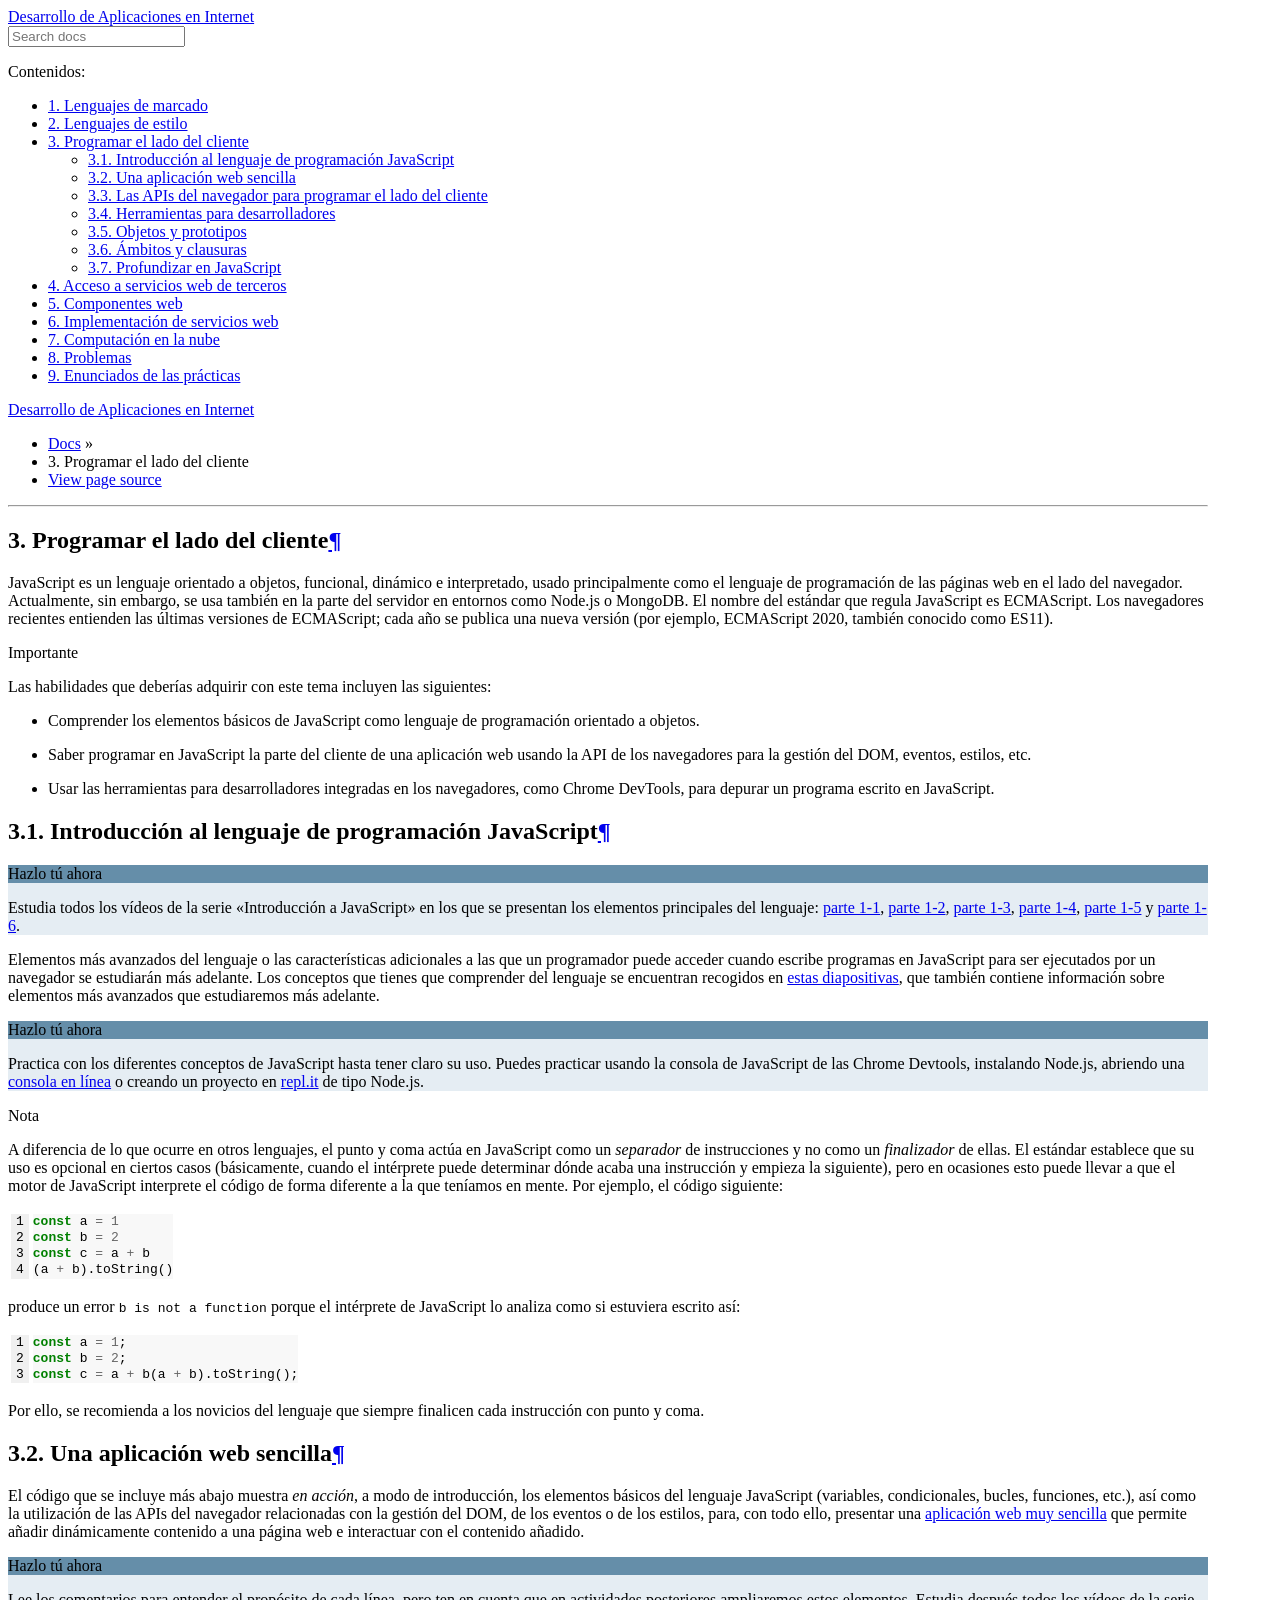
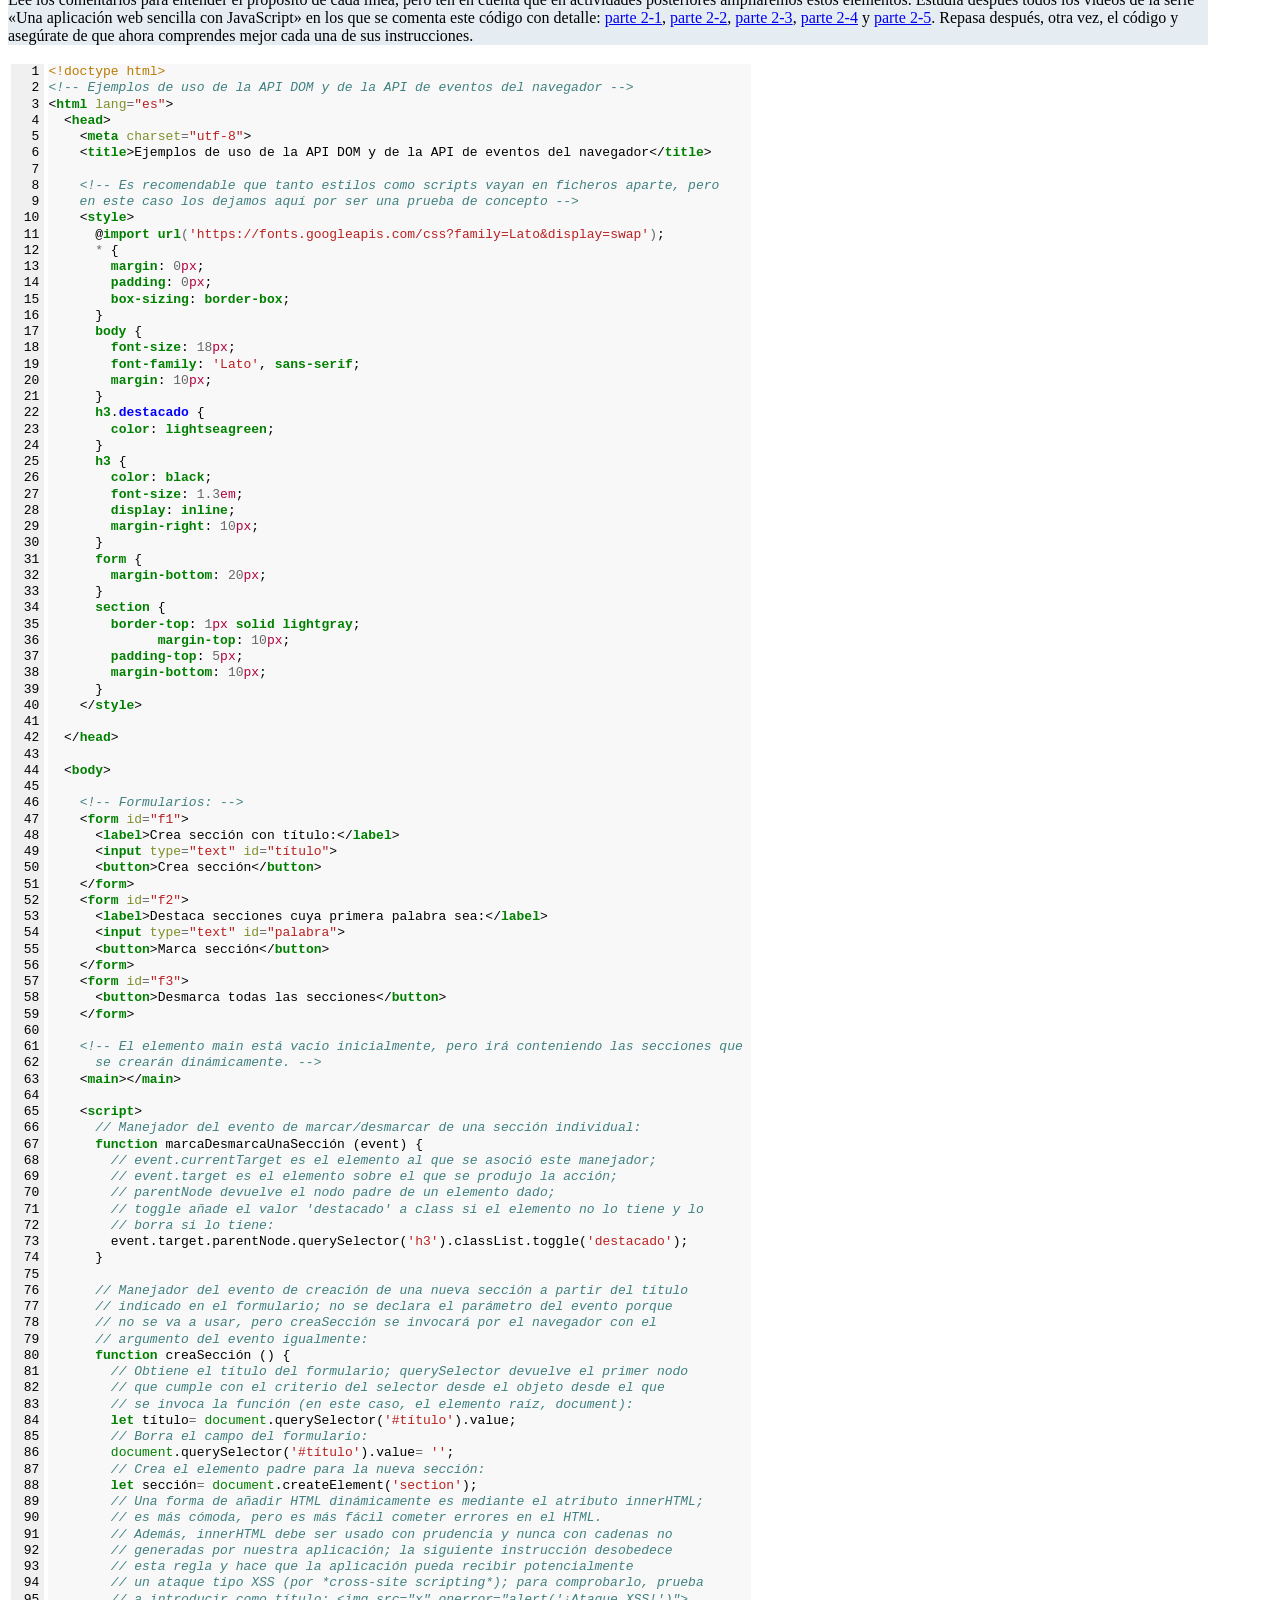
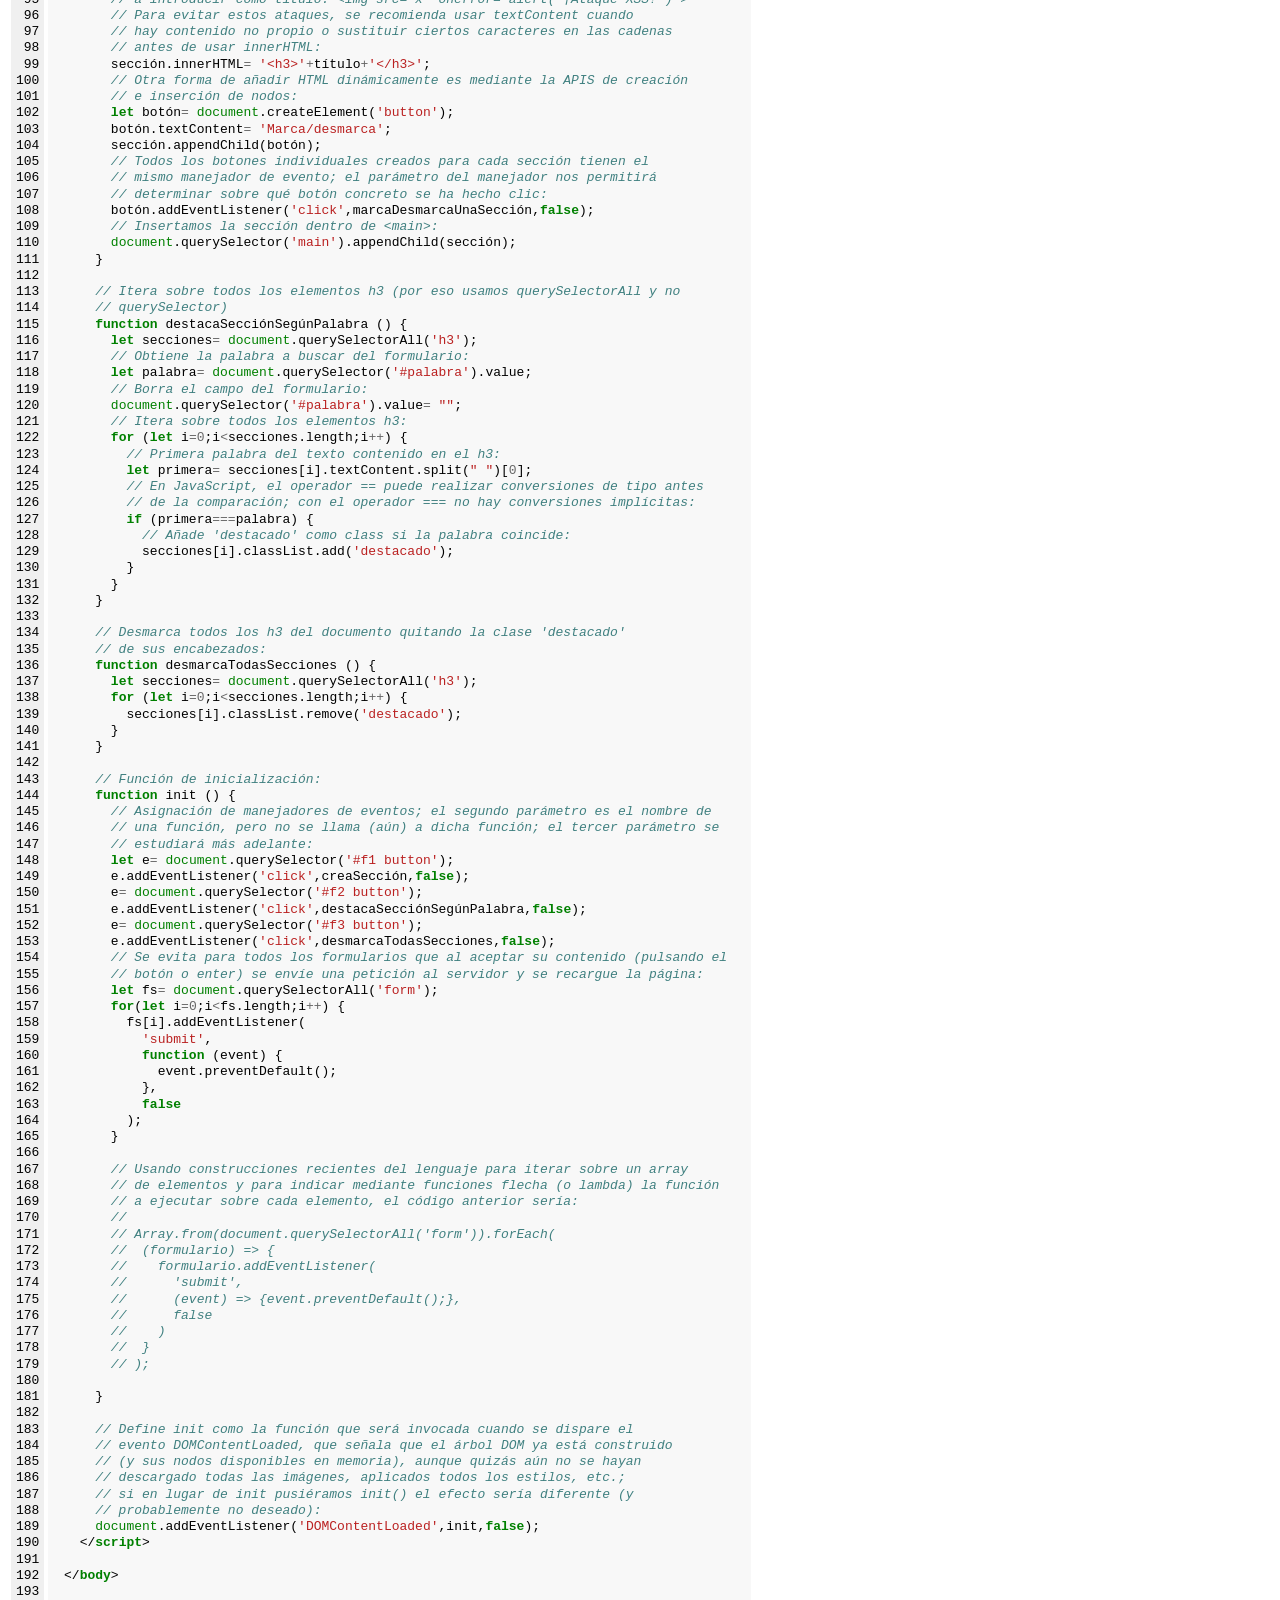
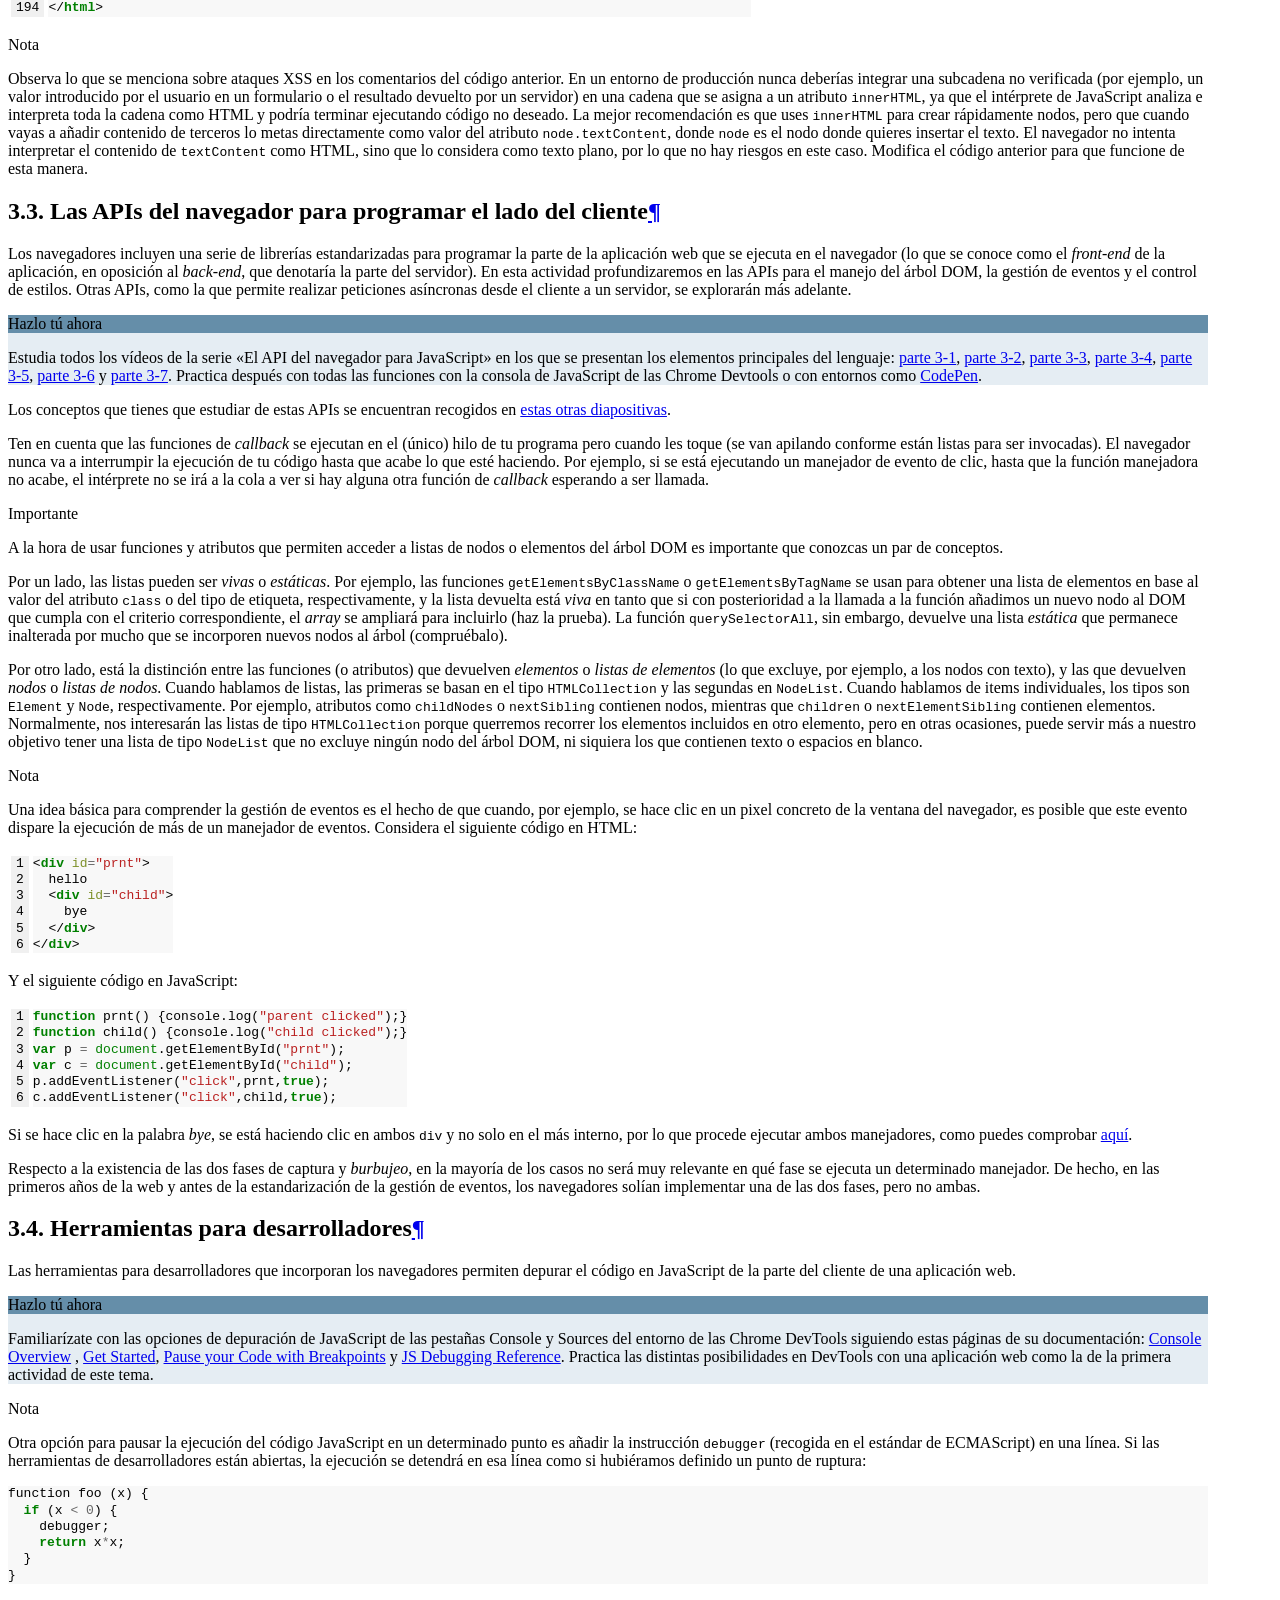
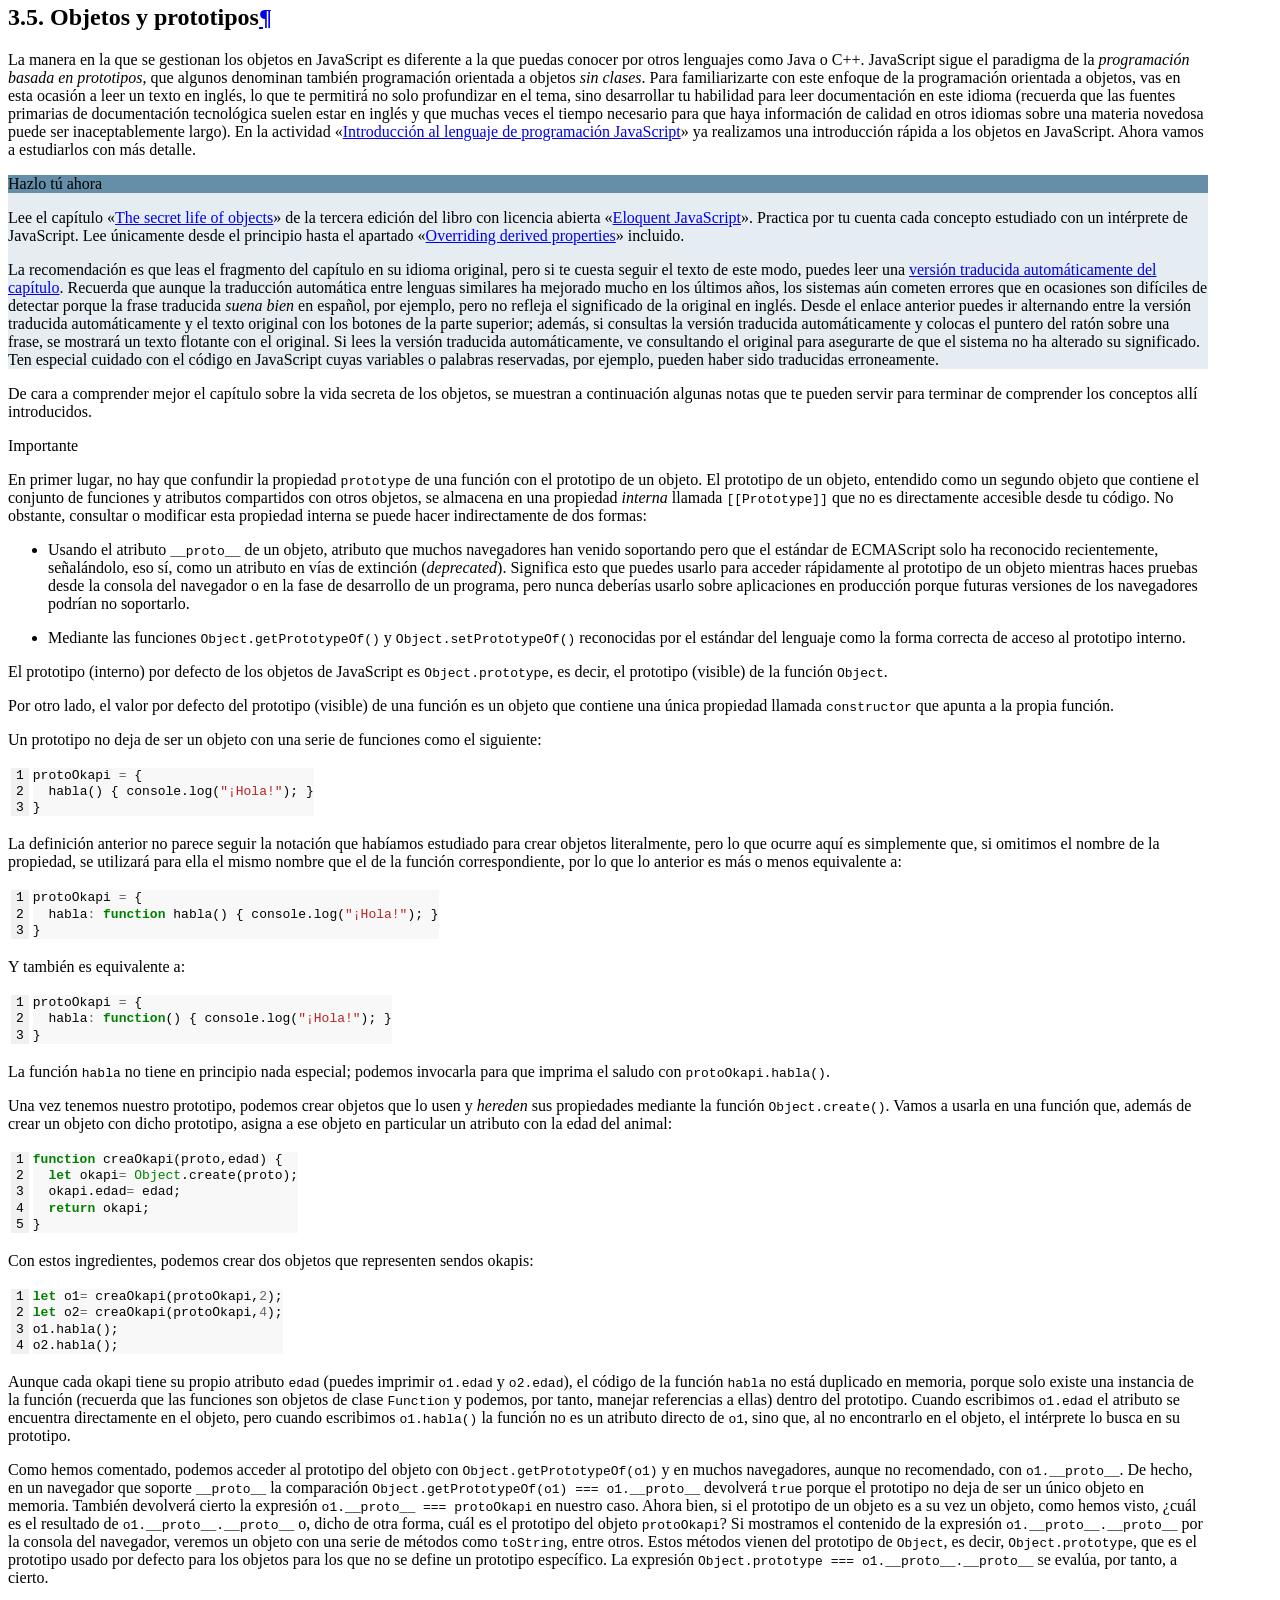
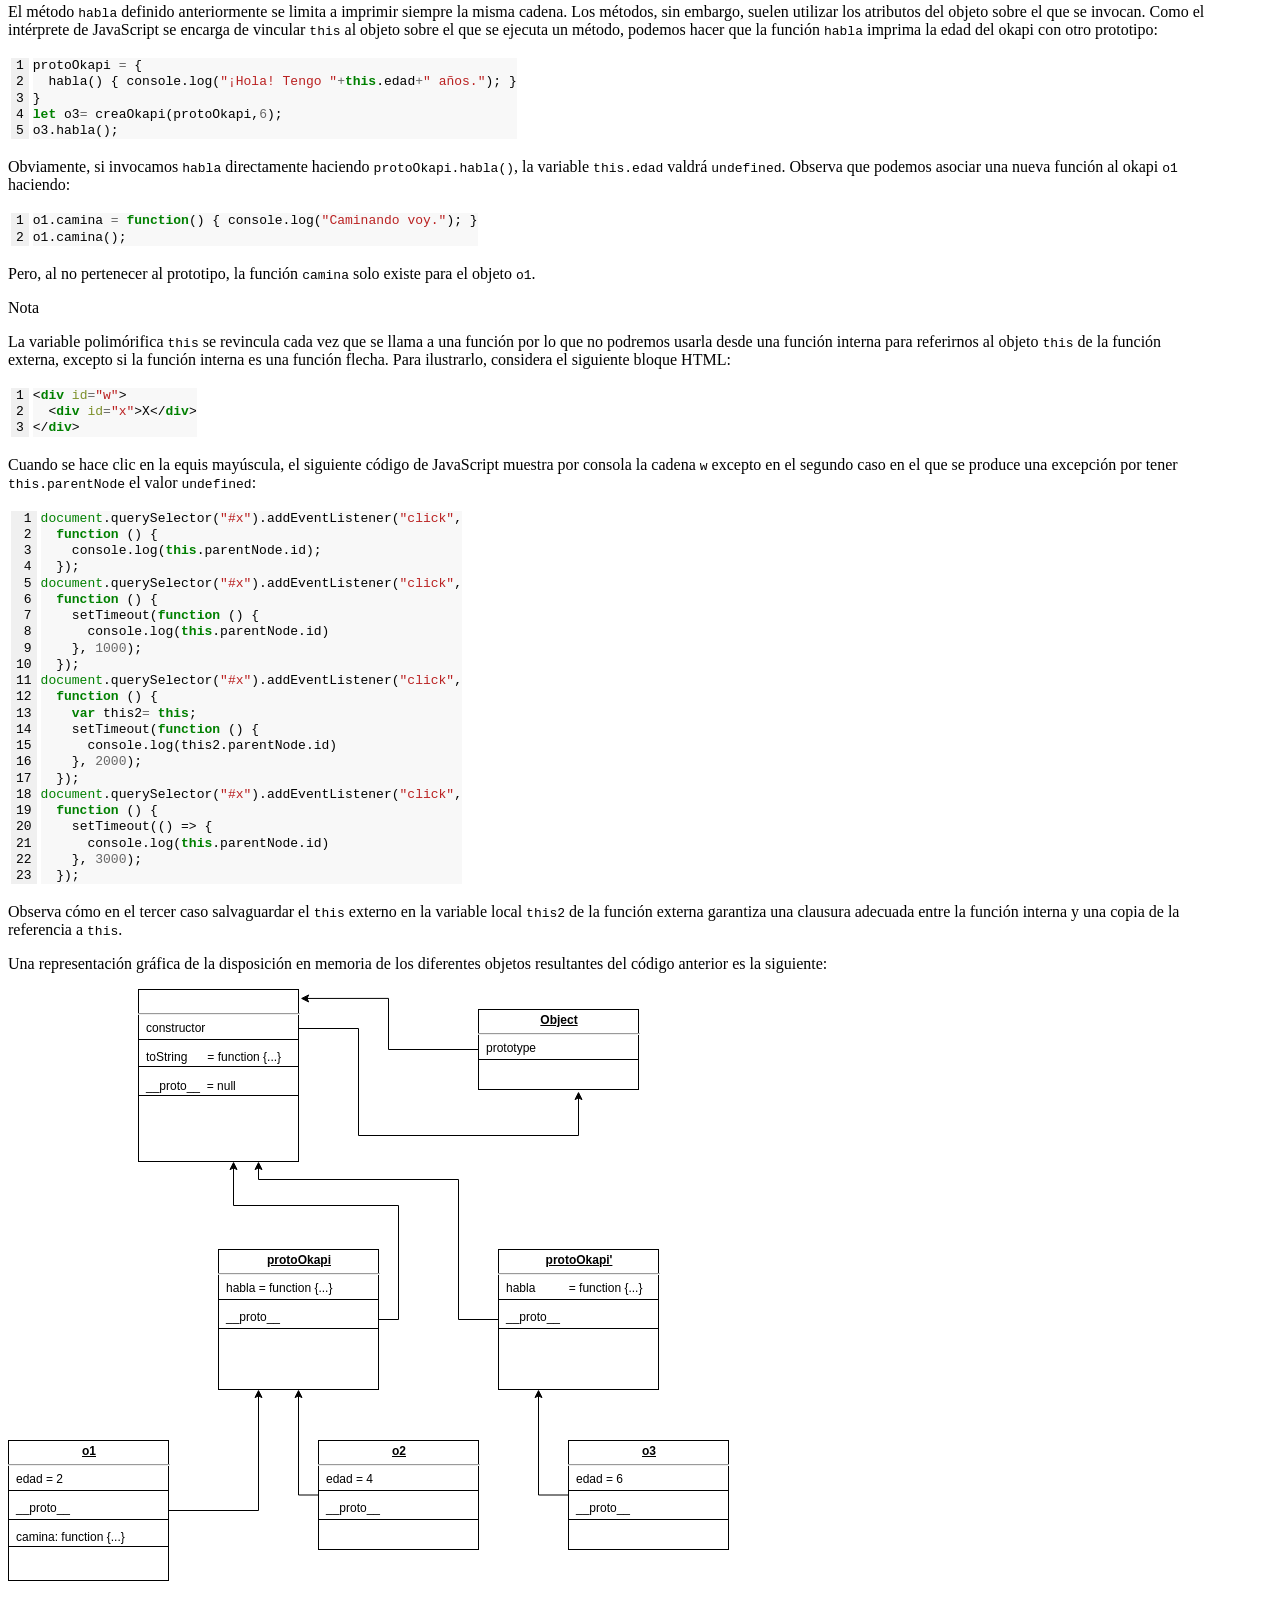
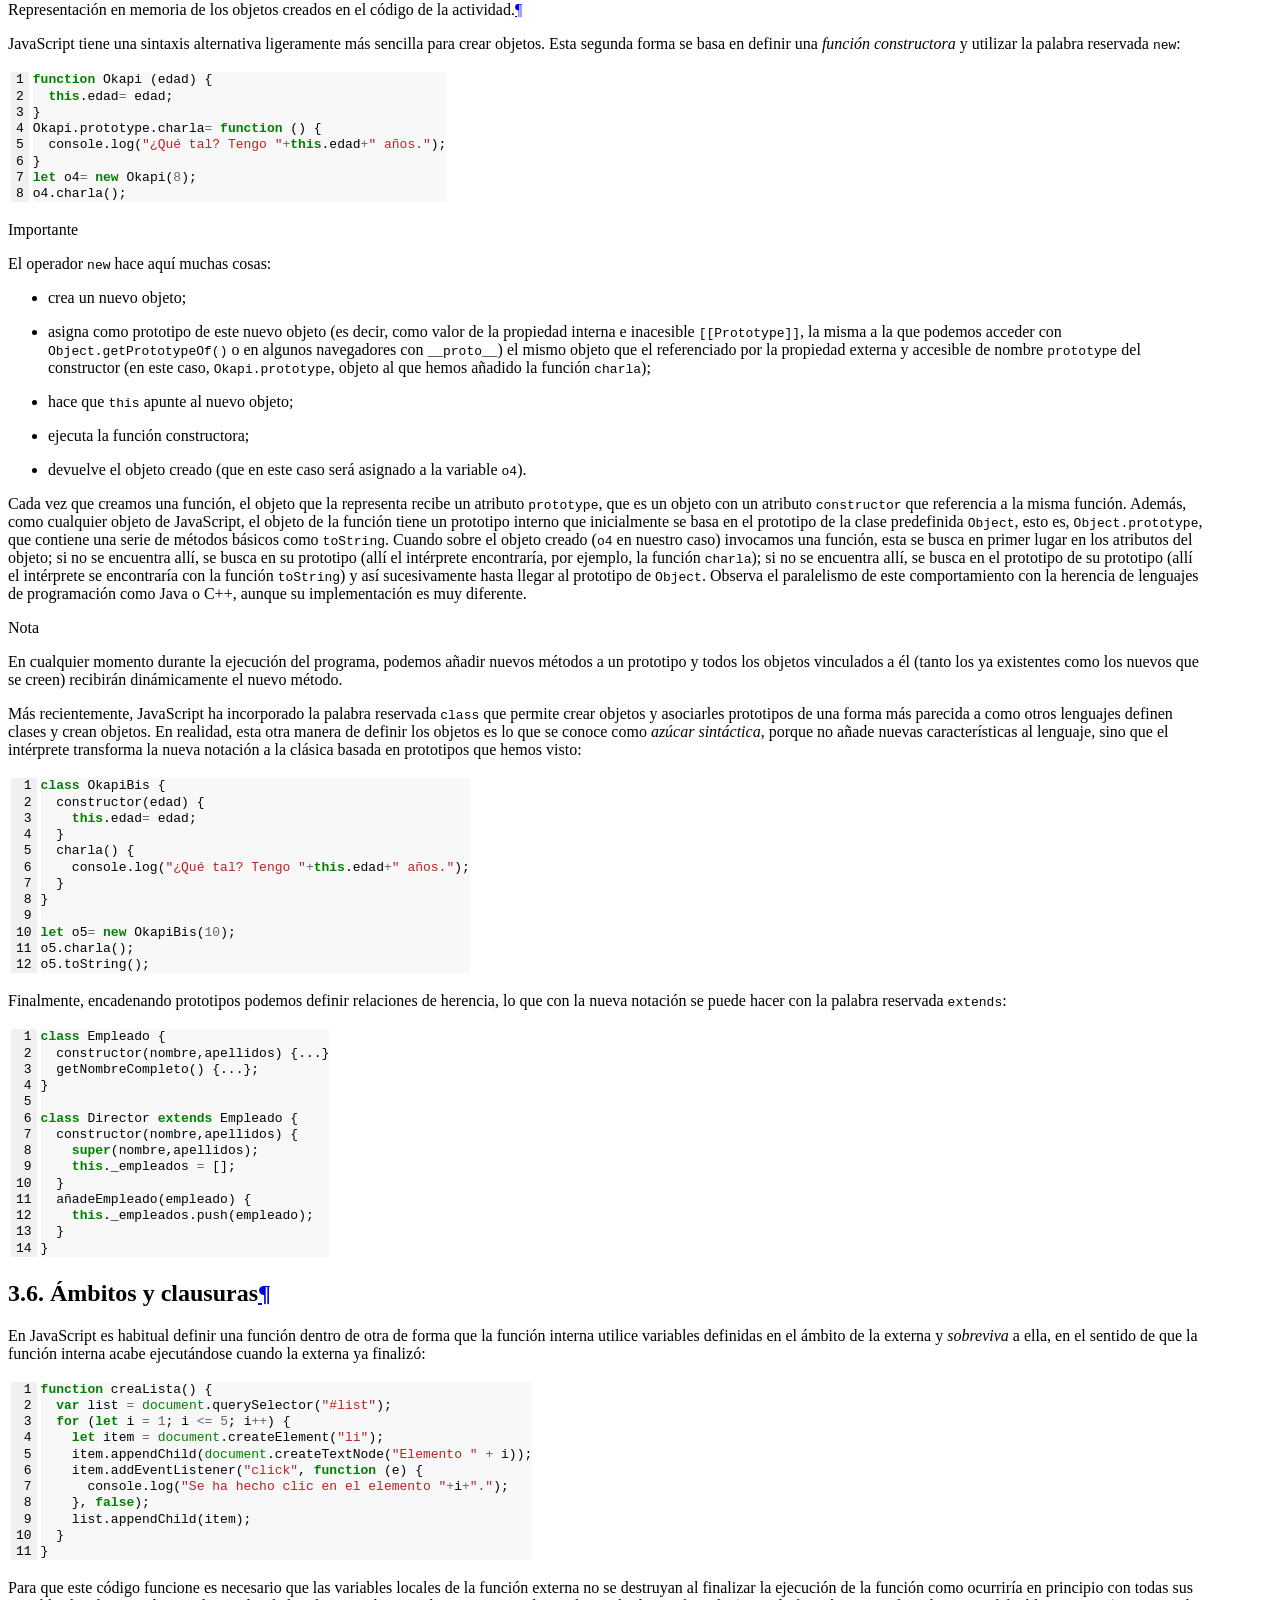
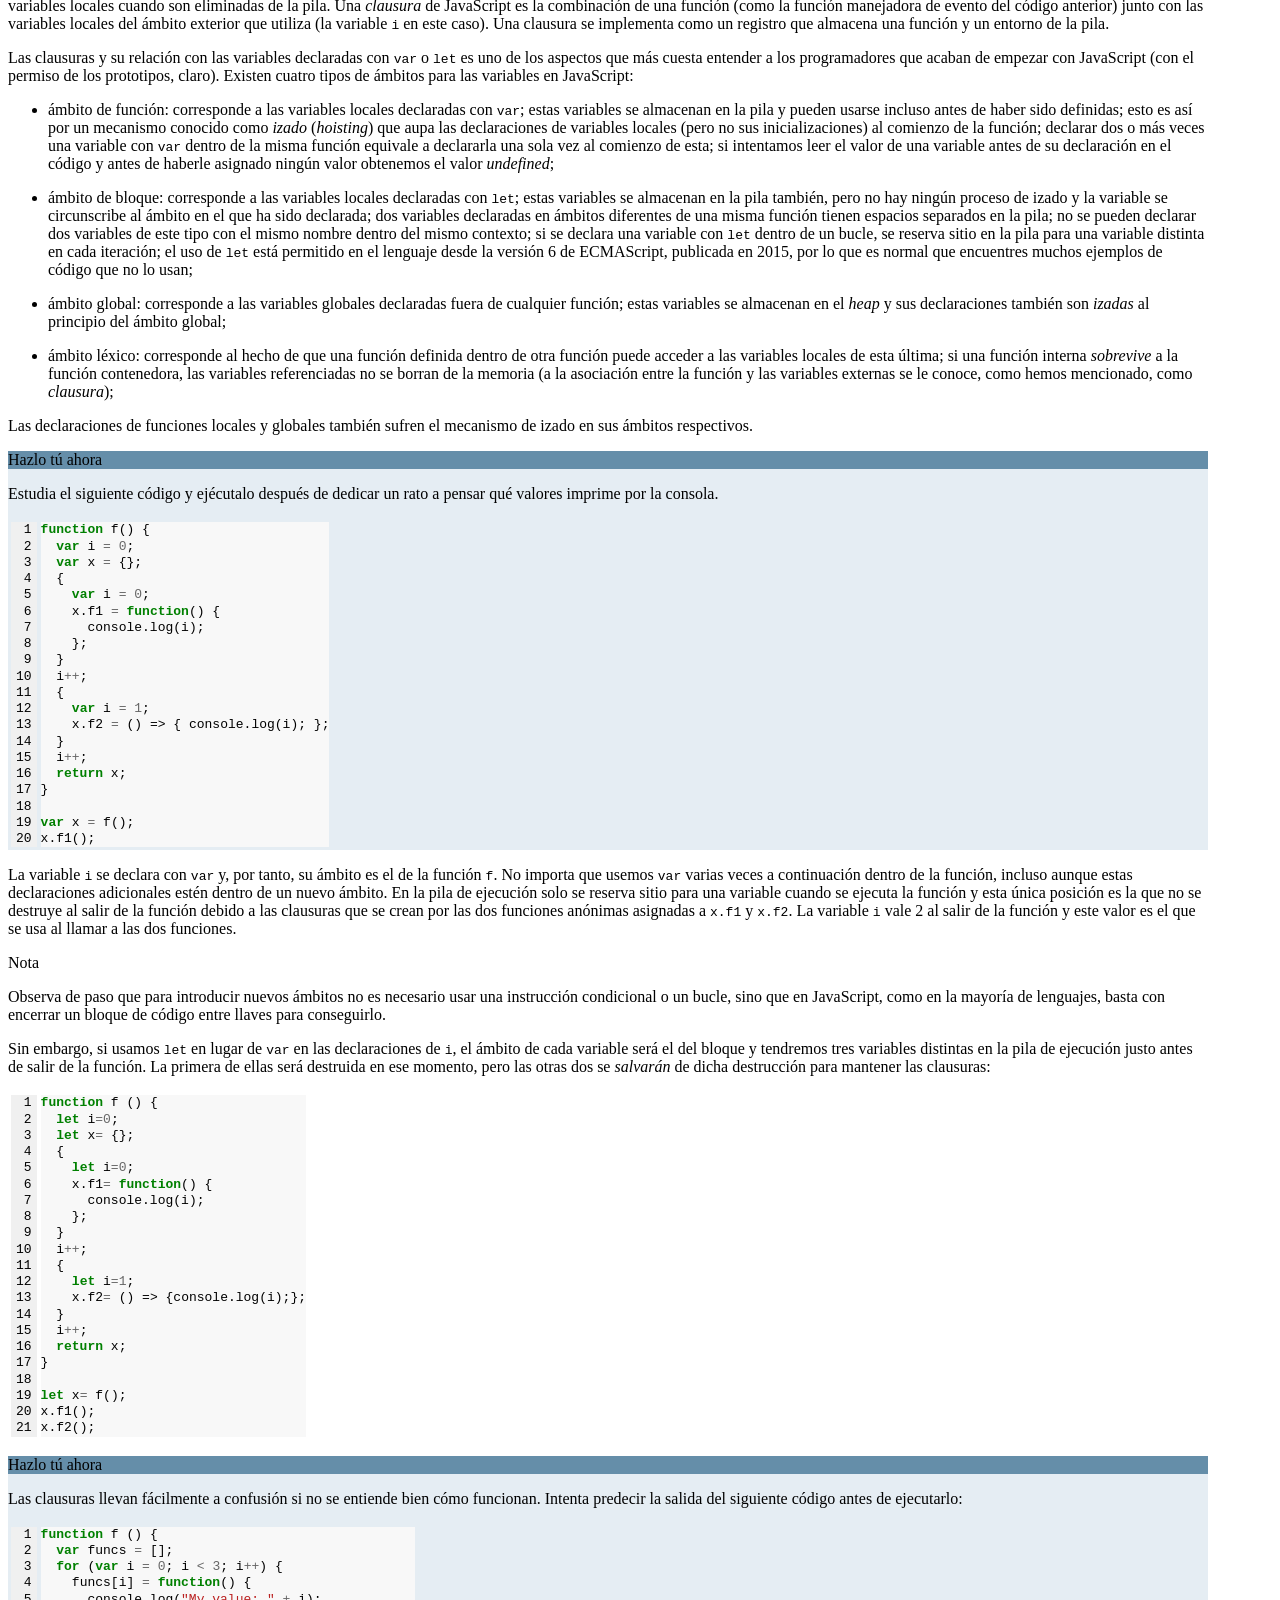
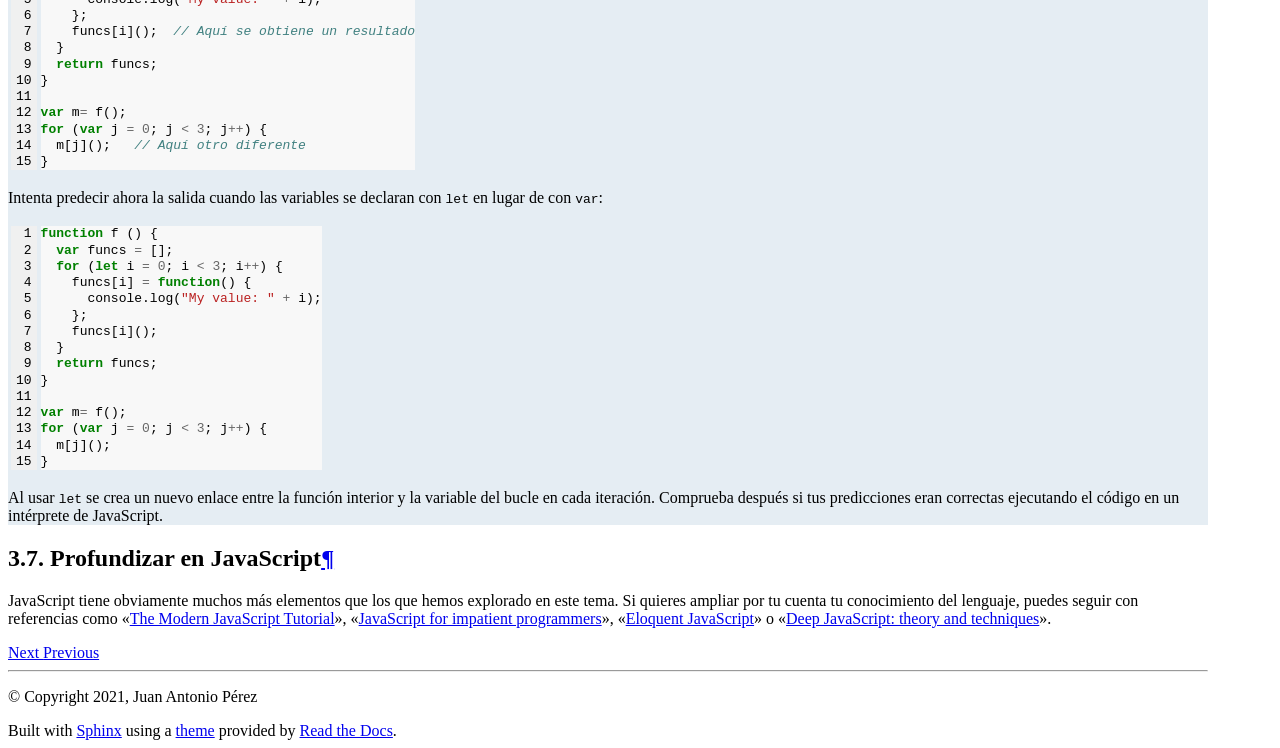
==== cliente.html @ a3b818cc "Website en gh-pages actualizado" ====
<!DOCTYPE html>
<!--[if IE 8]><html class="no-js lt-ie9" lang="es" > <![endif]-->
<!--[if gt IE 8]><!--> <html class="no-js" lang="es" > <!--<![endif]-->
<head>
  <meta charset="utf-8">
  
  <meta name="viewport" content="width=device-width, initial-scale=1.0">
  
  <title>3. Programar el lado del cliente &mdash; documentación de Desarrollo de Aplicaciones en Internet - </title>
  

  
  
  
  

  
  <script type="text/javascript" src="_static/js/modernizr.min.js"></script>
  
    
      <script type="text/javascript" id="documentation_options" data-url_root="./" src="_static/documentation_options.js"></script>
        <script src="_static/jquery.js"></script>
        <script src="_static/underscore.js"></script>
        <script src="_static/doctools.js"></script>
        <script src="_static/language_data.js"></script>
        <script src="_static/translations.js"></script>
    
    <script type="text/javascript" src="_static/js/theme.js"></script>

    

  
  <link rel="stylesheet" href="_static/css/theme.css" type="text/css" />
  <link rel="stylesheet" href="_static/pygments.css" type="text/css" />
  <link rel="stylesheet" href="_static/css/estilos.css" type="text/css" />
    <link rel="index" title="Índice" href="genindex.html" />
    <link rel="search" title="Búsqueda" href="search.html" />
    <link rel="next" title="4. Acceso a servicios web de terceros" href="servicios.html" />
    <link rel="prev" title="2. Lenguajes de estilo" href="estilo.html" /> 
</head>

<body class="wy-body-for-nav">

   
  <div class="wy-grid-for-nav">
    
    <nav data-toggle="wy-nav-shift" class="wy-nav-side">
      <div class="wy-side-scroll">
        <div class="wy-side-nav-search" >
          

          
            <a href="index.html" class="icon icon-home"> Desarrollo de Aplicaciones en Internet
          

          
          </a>

          
            
            
          

          
<div role="search">
  <form id="rtd-search-form" class="wy-form" action="search.html" method="get">
    <input type="text" name="q" placeholder="Search docs" />
    <input type="hidden" name="check_keywords" value="yes" />
    <input type="hidden" name="area" value="default" />
  </form>
</div>

          
        </div>

        <div class="wy-menu wy-menu-vertical" data-spy="affix" role="navigation" aria-label="main navigation">
          
            
            
              
            
            
              <p class="caption"><span class="caption-text">Contenidos:</span></p>
<ul class="current">
<li class="toctree-l1"><a class="reference internal" href="marcado.html">1. Lenguajes de marcado</a></li>
<li class="toctree-l1"><a class="reference internal" href="estilo.html">2. Lenguajes de estilo</a></li>
<li class="toctree-l1 current"><a class="current reference internal" href="#">3. Programar el lado del cliente</a><ul>
<li class="toctree-l2"><a class="reference internal" href="#introduccion-al-lenguaje-de-programacion-javascript">3.1. Introducción al lenguaje de programación JavaScript</a></li>
<li class="toctree-l2"><a class="reference internal" href="#una-aplicacion-web-sencilla">3.2. Una aplicación web sencilla</a></li>
<li class="toctree-l2"><a class="reference internal" href="#las-apis-del-navegador-para-programar-el-lado-del-cliente">3.3. Las APIs del navegador para programar el lado del cliente</a></li>
<li class="toctree-l2"><a class="reference internal" href="#herramientas-para-desarrolladores">3.4. Herramientas para desarrolladores</a></li>
<li class="toctree-l2"><a class="reference internal" href="#objetos-y-prototipos">3.5. Objetos y prototipos</a></li>
<li class="toctree-l2"><a class="reference internal" href="#ambitos-y-clausuras">3.6. Ámbitos y clausuras</a></li>
<li class="toctree-l2"><a class="reference internal" href="#profundizar-en-javascript">3.7. Profundizar en JavaScript</a></li>
</ul>
</li>
<li class="toctree-l1"><a class="reference internal" href="servicios.html">4. Acceso a servicios web de terceros</a></li>
<li class="toctree-l1"><a class="reference internal" href="componentes.html">5. Componentes web</a></li>
<li class="toctree-l1"><a class="reference internal" href="rest.html">6. Implementación de servicios web</a></li>
<li class="toctree-l1"><a class="reference internal" href="nube.html">7. Computación en la  nube</a></li>
<li class="toctree-l1"><a class="reference internal" href="problemas.html">8. Problemas</a></li>
<li class="toctree-l1"><a class="reference internal" href="practicas.html">9. Enunciados de las prácticas</a></li>
</ul>

            
          
        </div>
      </div>
    </nav>

    <section data-toggle="wy-nav-shift" class="wy-nav-content-wrap">

      
      <nav class="wy-nav-top" aria-label="top navigation">
        
          <i data-toggle="wy-nav-top" class="fa fa-bars"></i>
          <a href="index.html">Desarrollo de Aplicaciones en Internet</a>
        
      </nav>


      <div class="wy-nav-content">
        
        <div class="rst-content">
        
          















<div role="navigation" aria-label="breadcrumbs navigation">

  <ul class="wy-breadcrumbs">
    
      <li><a href="index.html">Docs</a> &raquo;</li>
        
      <li><span class="section-number">3. </span>Programar el lado del cliente</li>
    
    
      <li class="wy-breadcrumbs-aside">
        
            
            <a href="_sources/cliente.rst.txt" rel="nofollow"> View page source</a>
          
        
      </li>
    
  </ul>

  
  <hr/>
</div>
          <div role="main" class="document" itemscope="itemscope" itemtype="http://schema.org/Article">
           <div itemprop="articleBody">
            
  <div class="section" id="programar-el-lado-del-cliente">
<h1><span class="section-number">3. </span>Programar el lado del cliente<a class="headerlink" href="#programar-el-lado-del-cliente" title="Enlazar permanentemente con este título">¶</a></h1>
<p>JavaScript es un lenguaje orientado a objetos, funcional, dinámico e interpretado, usado principalmente como el lenguaje de programación de las páginas web en el lado del navegador. Actualmente, sin embargo, se usa también en la parte del servidor en entornos como Node.js o MongoDB. El nombre del estándar que regula JavaScript es ECMAScript. Los navegadores recientes entienden las últimas versiones de ECMAScript; cada año se publica una nueva versión (por ejemplo, ECMAScript 2020, también conocido como ES11).</p>
<div class="admonition important">
<p class="admonition-title">Importante</p>
<p>Las habilidades que deberías adquirir con este tema incluyen las siguientes:</p>
<ul class="simple">
<li><p>Comprender los elementos básicos de JavaScript como lenguaje de programación orientado a objetos.</p></li>
<li><p>Saber programar en JavaScript la parte del cliente de una aplicación web usando la API de los navegadores para la gestión del DOM, eventos, estilos, etc.</p></li>
<li><p>Usar las herramientas para desarrolladores integradas en los navegadores, como Chrome DevTools, para depurar un programa escrito en JavaScript.</p></li>
</ul>
</div>
<div class="section" id="introduccion-al-lenguaje-de-programacion-javascript">
<span id="label-intro-js"></span><h2><span class="section-number">3.1. </span>Introducción al lenguaje de programación JavaScript<a class="headerlink" href="#introduccion-al-lenguaje-de-programacion-javascript" title="Enlazar permanentemente con este título">¶</a></h2>
<div class="hazlotu admonition">
<p class="admonition-title">Hazlo tú ahora</p>
<p>Estudia todos los vídeos de la serie «Introducción a JavaScript» en los que se presentan los elementos principales del lenguaje: <a class="reference external" href="https://drive.google.com/file/d/1p3ThE3xA1ubg3jJXFd968ucwckVpayKy/view?usp=sharing">parte 1-1</a>, <a class="reference external" href="https://drive.google.com/file/d/1MgFD19HaWSPo6P_CnPUFF6kmCLJJowEx/view?usp=sharing">parte 1-2</a>, <a class="reference external" href="https://drive.google.com/file/d/1GInxvZFxgt8GcS2cWzbMRWEDpNi0kHmG/view?usp=sharing">parte 1-3</a>, <a class="reference external" href="https://drive.google.com/file/d/1SrmuNde9DeOoOOClZ2WDGbf-aZH4vi33/view?usp=sharing">parte 1-4</a>, <a class="reference external" href="https://drive.google.com/file/d/15Z-leYRlWbMmPWQZczqakCt0q3jMLAcJ/view?usp=sharing">parte 1-5</a> y <a class="reference external" href="https://drive.google.com/file/d/1uP37JivyhSZeEgqwzcD57CznQwzLqS-Z/view?usp=sharing">parte 1-6</a>.</p>
</div>
<p>Elementos más avanzados del lenguaje o las características adicionales a las que un programador puede acceder cuando escribe programas en JavaScript para ser ejecutados por un navegador se estudiarán más adelante. Los conceptos que tienes que comprender del lenguaje se encuentran recogidos en <a class="reference external" href="_static/slides/150-js-slides.html">estas diapositivas</a>, que también contiene información sobre elementos más avanzados que estudiaremos más adelante.</p>
<div class="hazlotu admonition">
<p class="admonition-title">Hazlo tú ahora</p>
<p>Practica con los diferentes conceptos de JavaScript hasta tener claro su uso. Puedes practicar usando la consola de JavaScript de las Chrome Devtools, instalando Node.js, abriendo una <a class="reference external" href="https://jsconsole.com/">consola en línea</a> o creando un proyecto en <a class="reference external" href="https://repl.it/">repl.it</a> de tipo Node.js.</p>
</div>
<div class="admonition note">
<p class="admonition-title">Nota</p>
<p>A diferencia de lo que ocurre en otros lenguajes, el punto y coma actúa en JavaScript como un <em>separador</em> de instrucciones y no como un <em>finalizador</em> de ellas. El estándar establece que su uso es opcional en ciertos casos (básicamente, cuando el intérprete puede determinar dónde acaba una instrucción y empieza la siguiente), pero en ocasiones esto puede llevar a que el motor de JavaScript interprete el código de forma diferente a la que teníamos en mente. Por ejemplo, el código siguiente:</p>
<div class="highlight-javascript notranslate"><table class="highlighttable"><tr><td class="linenos"><div class="linenodiv"><pre>1
2
3
4</pre></div></td><td class="code"><div class="highlight"><pre><span></span><span class="kr">const</span> <span class="nx">a</span> <span class="o">=</span> <span class="mf">1</span>
<span class="kr">const</span> <span class="nx">b</span> <span class="o">=</span> <span class="mf">2</span>
<span class="kr">const</span> <span class="nx">c</span> <span class="o">=</span> <span class="nx">a</span> <span class="o">+</span> <span class="nx">b</span>
<span class="p">(</span><span class="nx">a</span> <span class="o">+</span> <span class="nx">b</span><span class="p">).</span><span class="nx">toString</span><span class="p">()</span>
</pre></div>
</td></tr></table></div>
<p>produce un error <code class="docutils literal notranslate"><span class="pre">b</span> <span class="pre">is</span> <span class="pre">not</span> <span class="pre">a</span> <span class="pre">function</span></code> porque el intérprete de JavaScript lo analiza como si estuviera escrito así:</p>
<div class="highlight-javascript notranslate"><table class="highlighttable"><tr><td class="linenos"><div class="linenodiv"><pre>1
2
3</pre></div></td><td class="code"><div class="highlight"><pre><span></span><span class="kr">const</span> <span class="nx">a</span> <span class="o">=</span> <span class="mf">1</span><span class="p">;</span>
<span class="kr">const</span> <span class="nx">b</span> <span class="o">=</span> <span class="mf">2</span><span class="p">;</span>
<span class="kr">const</span> <span class="nx">c</span> <span class="o">=</span> <span class="nx">a</span> <span class="o">+</span> <span class="nx">b</span><span class="p">(</span><span class="nx">a</span> <span class="o">+</span> <span class="nx">b</span><span class="p">).</span><span class="nx">toString</span><span class="p">();</span>
</pre></div>
</td></tr></table></div>
<p>Por ello, se recomienda a los novicios del lenguaje que siempre finalicen cada instrucción con punto y coma.</p>
</div>
</div>
<div class="section" id="una-aplicacion-web-sencilla">
<span id="label-app-web-sencilla"></span><h2><span class="section-number">3.2. </span>Una aplicación web sencilla<a class="headerlink" href="#una-aplicacion-web-sencilla" title="Enlazar permanentemente con este título">¶</a></h2>
<p>El código que se incluye más abajo muestra <em>en acción</em>, a modo de introducción, los elementos básicos del lenguaje JavaScript (variables, condicionales, bucles, funciones, etc.), así como la utilización de las APIs del navegador relacionadas con la gestión del DOM, de los eventos o de los estilos, para, con todo ello, presentar una <a class="reference external" href="_static/data/ejemplo-apis-js.html">aplicación web muy sencilla</a> que permite añadir dinámicamente contenido a una página web e interactuar con el contenido añadido.</p>
<div class="hazlotu admonition">
<p class="admonition-title">Hazlo tú ahora</p>
<p>Lee los comentarios para entender el propósito de cada línea, pero ten en cuenta que en actividades posteriores ampliaremos estos elementos. Estudia después todos los vídeos de la serie «Una aplicación web sencilla con JavaScript» en los que se comenta este código con detalle: <a class="reference external" href="https://drive.google.com/file/d/1YUI7AIgzHO9vcGnmxJ9h84YyEZy9MnXi/view?usp=sharing">parte 2-1</a>, <a class="reference external" href="https://drive.google.com/file/d/1g_enM9nz9iVIsGJYmV_HOUORdIs6PUeA/view?usp=sharing">parte 2-2</a>, <a class="reference external" href="https://drive.google.com/file/d/1Iw6z9tf4Jc-XztH7sDa16LANPVF56xDw/view?usp=sharing">parte 2-3</a>, <a class="reference external" href="https://drive.google.com/file/d/1Py4eM_Zu8EHW6hIqw1JXktSVnGuSw47j/view?usp=sharing">parte 2-4</a> y <a class="reference external" href="https://drive.google.com/file/d/16ZE7bQHXPTcRO7xCbqml_9m-nsenmgBB/view?usp=sharing">parte 2-5</a>. Repasa después, otra vez, el código y asegúrate de que ahora comprendes mejor cada una de sus instrucciones.</p>
</div>
<div class="highlight-html notranslate"><table class="highlighttable"><tr><td class="linenos"><div class="linenodiv"><pre>  1
  2
  3
  4
  5
  6
  7
  8
  9
 10
 11
 12
 13
 14
 15
 16
 17
 18
 19
 20
 21
 22
 23
 24
 25
 26
 27
 28
 29
 30
 31
 32
 33
 34
 35
 36
 37
 38
 39
 40
 41
 42
 43
 44
 45
 46
 47
 48
 49
 50
 51
 52
 53
 54
 55
 56
 57
 58
 59
 60
 61
 62
 63
 64
 65
 66
 67
 68
 69
 70
 71
 72
 73
 74
 75
 76
 77
 78
 79
 80
 81
 82
 83
 84
 85
 86
 87
 88
 89
 90
 91
 92
 93
 94
 95
 96
 97
 98
 99
100
101
102
103
104
105
106
107
108
109
110
111
112
113
114
115
116
117
118
119
120
121
122
123
124
125
126
127
128
129
130
131
132
133
134
135
136
137
138
139
140
141
142
143
144
145
146
147
148
149
150
151
152
153
154
155
156
157
158
159
160
161
162
163
164
165
166
167
168
169
170
171
172
173
174
175
176
177
178
179
180
181
182
183
184
185
186
187
188
189
190
191
192
193
194</pre></div></td><td class="code"><div class="highlight"><pre><span></span><span class="cp">&lt;!doctype html&gt;</span>
<span class="c">&lt;!-- Ejemplos de uso de la API DOM y de la API de eventos del navegador --&gt;</span>
<span class="p">&lt;</span><span class="nt">html</span> <span class="na">lang</span><span class="o">=</span><span class="s">&quot;es&quot;</span><span class="p">&gt;</span>
  <span class="p">&lt;</span><span class="nt">head</span><span class="p">&gt;</span>
    <span class="p">&lt;</span><span class="nt">meta</span> <span class="na">charset</span><span class="o">=</span><span class="s">&quot;utf-8&quot;</span><span class="p">&gt;</span>
    <span class="p">&lt;</span><span class="nt">title</span><span class="p">&gt;</span>Ejemplos de uso de la API DOM y de la API de eventos del navegador<span class="p">&lt;/</span><span class="nt">title</span><span class="p">&gt;</span>

    <span class="c">&lt;!-- Es recomendable que tanto estilos como scripts vayan en ficheros aparte, pero</span>
<span class="c">    en este caso los dejamos aquí por ser una prueba de concepto --&gt;</span>
    <span class="p">&lt;</span><span class="nt">style</span><span class="p">&gt;</span>
      <span class="p">@</span><span class="k">import</span> <span class="nt">url</span><span class="o">(</span><span class="s1">&#39;https://fonts.googleapis.com/css?family=Lato&amp;display=swap&#39;</span><span class="o">)</span><span class="p">;</span>
      <span class="o">*</span> <span class="p">{</span>
        <span class="k">margin</span><span class="p">:</span> <span class="mi">0</span><span class="kt">px</span><span class="p">;</span>
        <span class="k">padding</span><span class="p">:</span> <span class="mi">0</span><span class="kt">px</span><span class="p">;</span>
        <span class="k">box-sizing</span><span class="p">:</span> <span class="kc">border-box</span><span class="p">;</span>
      <span class="p">}</span>
      <span class="nt">body</span> <span class="p">{</span>
        <span class="k">font-size</span><span class="p">:</span> <span class="mi">18</span><span class="kt">px</span><span class="p">;</span>
        <span class="k">font-family</span><span class="p">:</span> <span class="s1">&#39;Lato&#39;</span><span class="p">,</span> <span class="kc">sans-serif</span><span class="p">;</span>
        <span class="k">margin</span><span class="p">:</span> <span class="mi">10</span><span class="kt">px</span><span class="p">;</span>
      <span class="p">}</span>
      <span class="nt">h3</span><span class="p">.</span><span class="nc">destacado</span> <span class="p">{</span>
        <span class="k">color</span><span class="p">:</span> <span class="kc">lightseagreen</span><span class="p">;</span>
      <span class="p">}</span>
      <span class="nt">h3</span> <span class="p">{</span>
        <span class="k">color</span><span class="p">:</span> <span class="kc">black</span><span class="p">;</span>
        <span class="k">font-size</span><span class="p">:</span> <span class="mf">1.3</span><span class="kt">em</span><span class="p">;</span>
        <span class="k">display</span><span class="p">:</span> <span class="kc">inline</span><span class="p">;</span>
        <span class="k">margin-right</span><span class="p">:</span> <span class="mi">10</span><span class="kt">px</span><span class="p">;</span>
      <span class="p">}</span>
      <span class="nt">form</span> <span class="p">{</span>
        <span class="k">margin-bottom</span><span class="p">:</span> <span class="mi">20</span><span class="kt">px</span><span class="p">;</span>
      <span class="p">}</span>
      <span class="nt">section</span> <span class="p">{</span>
        <span class="k">border-top</span><span class="p">:</span> <span class="mi">1</span><span class="kt">px</span> <span class="kc">solid</span> <span class="kc">lightgray</span><span class="p">;</span>
	      <span class="k">margin-top</span><span class="p">:</span> <span class="mi">10</span><span class="kt">px</span><span class="p">;</span>
        <span class="k">padding-top</span><span class="p">:</span> <span class="mi">5</span><span class="kt">px</span><span class="p">;</span>
        <span class="k">margin-bottom</span><span class="p">:</span> <span class="mi">10</span><span class="kt">px</span><span class="p">;</span>
      <span class="p">}</span>
    <span class="p">&lt;/</span><span class="nt">style</span><span class="p">&gt;</span>

  <span class="p">&lt;/</span><span class="nt">head</span><span class="p">&gt;</span>
  
  <span class="p">&lt;</span><span class="nt">body</span><span class="p">&gt;</span>

    <span class="c">&lt;!-- Formularios: --&gt;</span>
    <span class="p">&lt;</span><span class="nt">form</span> <span class="na">id</span><span class="o">=</span><span class="s">&quot;f1&quot;</span><span class="p">&gt;</span>
      <span class="p">&lt;</span><span class="nt">label</span><span class="p">&gt;</span>Crea sección con título:<span class="p">&lt;/</span><span class="nt">label</span><span class="p">&gt;</span> 
      <span class="p">&lt;</span><span class="nt">input</span> <span class="na">type</span><span class="o">=</span><span class="s">&quot;text&quot;</span> <span class="na">id</span><span class="o">=</span><span class="s">&quot;título&quot;</span><span class="p">&gt;</span> 
      <span class="p">&lt;</span><span class="nt">button</span><span class="p">&gt;</span>Crea sección<span class="p">&lt;/</span><span class="nt">button</span><span class="p">&gt;</span>
    <span class="p">&lt;/</span><span class="nt">form</span><span class="p">&gt;</span>
    <span class="p">&lt;</span><span class="nt">form</span> <span class="na">id</span><span class="o">=</span><span class="s">&quot;f2&quot;</span><span class="p">&gt;</span>
      <span class="p">&lt;</span><span class="nt">label</span><span class="p">&gt;</span>Destaca secciones cuya primera palabra sea:<span class="p">&lt;/</span><span class="nt">label</span><span class="p">&gt;</span> 
      <span class="p">&lt;</span><span class="nt">input</span> <span class="na">type</span><span class="o">=</span><span class="s">&quot;text&quot;</span> <span class="na">id</span><span class="o">=</span><span class="s">&quot;palabra&quot;</span><span class="p">&gt;</span> 
      <span class="p">&lt;</span><span class="nt">button</span><span class="p">&gt;</span>Marca sección<span class="p">&lt;/</span><span class="nt">button</span><span class="p">&gt;</span>
    <span class="p">&lt;/</span><span class="nt">form</span><span class="p">&gt;</span>
    <span class="p">&lt;</span><span class="nt">form</span> <span class="na">id</span><span class="o">=</span><span class="s">&quot;f3&quot;</span><span class="p">&gt;</span>
      <span class="p">&lt;</span><span class="nt">button</span><span class="p">&gt;</span>Desmarca todas las secciones<span class="p">&lt;/</span><span class="nt">button</span><span class="p">&gt;</span>
    <span class="p">&lt;/</span><span class="nt">form</span><span class="p">&gt;</span>

    <span class="c">&lt;!-- El elemento main está vacío inicialmente, pero irá conteniendo las secciones que </span>
<span class="c">      se crearán dinámicamente. --&gt;</span>
    <span class="p">&lt;</span><span class="nt">main</span><span class="p">&gt;&lt;/</span><span class="nt">main</span><span class="p">&gt;</span>

    <span class="p">&lt;</span><span class="nt">script</span><span class="p">&gt;</span>
      <span class="c1">// Manejador del evento de marcar/desmarcar de una sección individual:</span>
      <span class="kd">function</span> <span class="nx">marcaDesmarcaUnaSección</span> <span class="p">(</span><span class="nx">event</span><span class="p">)</span> <span class="p">{</span>
        <span class="c1">// event.currentTarget es el elemento al que se asoció este manejador;</span>
        <span class="c1">// event.target es el elemento sobre el que se produjo la acción;</span>
        <span class="c1">// parentNode devuelve el nodo padre de un elemento dado;</span>
        <span class="c1">// toggle añade el valor &#39;destacado&#39; a class si el elemento no lo tiene y lo</span>
        <span class="c1">// borra si lo tiene:</span>
        <span class="nx">event</span><span class="p">.</span><span class="nx">target</span><span class="p">.</span><span class="nx">parentNode</span><span class="p">.</span><span class="nx">querySelector</span><span class="p">(</span><span class="s1">&#39;h3&#39;</span><span class="p">).</span><span class="nx">classList</span><span class="p">.</span><span class="nx">toggle</span><span class="p">(</span><span class="s1">&#39;destacado&#39;</span><span class="p">);</span>
      <span class="p">}</span>

      <span class="c1">// Manejador del evento de creación de una nueva sección a partir del título</span>
      <span class="c1">// indicado en el formulario; no se declara el parámetro del evento porque </span>
      <span class="c1">// no se va a usar, pero creaSección se invocará por el navegador con el</span>
      <span class="c1">// argumento del evento igualmente:</span>
      <span class="kd">function</span> <span class="nx">creaSección</span> <span class="p">()</span> <span class="p">{</span>
        <span class="c1">// Obtiene el título del formulario; querySelector devuelve el primer nodo</span>
        <span class="c1">// que cumple con el criterio del selector desde el objeto desde el que </span>
        <span class="c1">// se invoca la función (en este caso, el elemento raíz, document):</span>
        <span class="kd">let</span> <span class="nx">título</span><span class="o">=</span> <span class="nb">document</span><span class="p">.</span><span class="nx">querySelector</span><span class="p">(</span><span class="s1">&#39;#título&#39;</span><span class="p">).</span><span class="nx">value</span><span class="p">;</span>
        <span class="c1">// Borra el campo del formulario:</span>
        <span class="nb">document</span><span class="p">.</span><span class="nx">querySelector</span><span class="p">(</span><span class="s1">&#39;#título&#39;</span><span class="p">).</span><span class="nx">value</span><span class="o">=</span> <span class="s1">&#39;&#39;</span><span class="p">;</span>
        <span class="c1">// Crea el elemento padre para la nueva sección:</span>
        <span class="kd">let</span> <span class="nx">sección</span><span class="o">=</span> <span class="nb">document</span><span class="p">.</span><span class="nx">createElement</span><span class="p">(</span><span class="s1">&#39;section&#39;</span><span class="p">);</span>
        <span class="c1">// Una forma de añadir HTML dinámicamente es mediante el atributo innerHTML;</span>
        <span class="c1">// es más cómoda, pero es más fácil cometer errores en el HTML.</span>
        <span class="c1">// Además, innerHTML debe ser usado con prudencia y nunca con cadenas no</span>
        <span class="c1">// generadas por nuestra aplicación; la siguiente instrucción desobedece</span>
        <span class="c1">// esta regla y hace que la aplicación pueda recibir potencialmente</span>
        <span class="c1">// un ataque tipo XSS (por *cross-site scripting*); para comprobarlo, prueba</span>
        <span class="c1">// a introducir como título: &lt;img src=&quot;x&quot; onerror=&quot;alert(&#39;¡Ataque XSS!&#39;)&quot;&gt;</span>
        <span class="c1">// Para evitar estos ataques, se recomienda usar textContent cuando </span>
        <span class="c1">// hay contenido no propio o sustituir ciertos caracteres en las cadenas</span>
        <span class="c1">// antes de usar innerHTML:</span>
        <span class="nx">sección</span><span class="p">.</span><span class="nx">innerHTML</span><span class="o">=</span> <span class="s1">&#39;&lt;h3&gt;&#39;</span><span class="o">+</span><span class="nx">título</span><span class="o">+</span><span class="s1">&#39;&lt;/h3&gt;&#39;</span><span class="p">;</span>
        <span class="c1">// Otra forma de añadir HTML dinámicamente es mediante la APIS de creación</span>
        <span class="c1">// e inserción de nodos:</span>
        <span class="kd">let</span> <span class="nx">botón</span><span class="o">=</span> <span class="nb">document</span><span class="p">.</span><span class="nx">createElement</span><span class="p">(</span><span class="s1">&#39;button&#39;</span><span class="p">);</span>
        <span class="nx">botón</span><span class="p">.</span><span class="nx">textContent</span><span class="o">=</span> <span class="s1">&#39;Marca/desmarca&#39;</span><span class="p">;</span>
        <span class="nx">sección</span><span class="p">.</span><span class="nx">appendChild</span><span class="p">(</span><span class="nx">botón</span><span class="p">);</span>
        <span class="c1">// Todos los botones individuales creados para cada sección tienen el</span>
        <span class="c1">// mismo manejador de evento; el parámetro del manejador nos permitirá</span>
        <span class="c1">// determinar sobre qué botón concreto se ha hecho clic:</span>
        <span class="nx">botón</span><span class="p">.</span><span class="nx">addEventListener</span><span class="p">(</span><span class="s1">&#39;click&#39;</span><span class="p">,</span><span class="nx">marcaDesmarcaUnaSección</span><span class="p">,</span><span class="kc">false</span><span class="p">);</span>
        <span class="c1">// Insertamos la sección dentro de &lt;main&gt;:</span>
        <span class="nb">document</span><span class="p">.</span><span class="nx">querySelector</span><span class="p">(</span><span class="s1">&#39;main&#39;</span><span class="p">).</span><span class="nx">appendChild</span><span class="p">(</span><span class="nx">sección</span><span class="p">);</span>
      <span class="p">}</span>

      <span class="c1">// Itera sobre todos los elementos h3 (por eso usamos querySelectorAll y no </span>
      <span class="c1">// querySelector)</span>
      <span class="kd">function</span> <span class="nx">destacaSecciónSegúnPalabra</span> <span class="p">()</span> <span class="p">{</span>
        <span class="kd">let</span> <span class="nx">secciones</span><span class="o">=</span> <span class="nb">document</span><span class="p">.</span><span class="nx">querySelectorAll</span><span class="p">(</span><span class="s1">&#39;h3&#39;</span><span class="p">);</span>
        <span class="c1">// Obtiene la palabra a buscar del formulario:</span>
        <span class="kd">let</span> <span class="nx">palabra</span><span class="o">=</span> <span class="nb">document</span><span class="p">.</span><span class="nx">querySelector</span><span class="p">(</span><span class="s1">&#39;#palabra&#39;</span><span class="p">).</span><span class="nx">value</span><span class="p">;</span>
        <span class="c1">// Borra el campo del formulario:</span>
        <span class="nb">document</span><span class="p">.</span><span class="nx">querySelector</span><span class="p">(</span><span class="s1">&#39;#palabra&#39;</span><span class="p">).</span><span class="nx">value</span><span class="o">=</span> <span class="s2">&quot;&quot;</span><span class="p">;</span>
        <span class="c1">// Itera sobre todos los elementos h3:</span>
        <span class="k">for</span> <span class="p">(</span><span class="kd">let</span> <span class="nx">i</span><span class="o">=</span><span class="mf">0</span><span class="p">;</span><span class="nx">i</span><span class="o">&lt;</span><span class="nx">secciones</span><span class="p">.</span><span class="nx">length</span><span class="p">;</span><span class="nx">i</span><span class="o">++</span><span class="p">)</span> <span class="p">{</span>
          <span class="c1">// Primera palabra del texto contenido en el h3:</span>
          <span class="kd">let</span> <span class="nx">primera</span><span class="o">=</span> <span class="nx">secciones</span><span class="p">[</span><span class="nx">i</span><span class="p">].</span><span class="nx">textContent</span><span class="p">.</span><span class="nx">split</span><span class="p">(</span><span class="s2">&quot; &quot;</span><span class="p">)[</span><span class="mf">0</span><span class="p">];</span>
          <span class="c1">// En JavaScript, el operador == puede realizar conversiones de tipo antes</span>
          <span class="c1">// de la comparación; con el operador === no hay conversiones implícitas:</span>
          <span class="k">if</span> <span class="p">(</span><span class="nx">primera</span><span class="o">===</span><span class="nx">palabra</span><span class="p">)</span> <span class="p">{</span>
            <span class="c1">// Añade &#39;destacado&#39; como class si la palabra coincide:</span>
            <span class="nx">secciones</span><span class="p">[</span><span class="nx">i</span><span class="p">].</span><span class="nx">classList</span><span class="p">.</span><span class="nx">add</span><span class="p">(</span><span class="s1">&#39;destacado&#39;</span><span class="p">);</span>
          <span class="p">}</span>
        <span class="p">}</span>
      <span class="p">}</span>

      <span class="c1">// Desmarca todos los h3 del documento quitando la clase &#39;destacado&#39;</span>
      <span class="c1">// de sus encabezados:</span>
      <span class="kd">function</span> <span class="nx">desmarcaTodasSecciones</span> <span class="p">()</span> <span class="p">{</span>
        <span class="kd">let</span> <span class="nx">secciones</span><span class="o">=</span> <span class="nb">document</span><span class="p">.</span><span class="nx">querySelectorAll</span><span class="p">(</span><span class="s1">&#39;h3&#39;</span><span class="p">);</span>
        <span class="k">for</span> <span class="p">(</span><span class="kd">let</span> <span class="nx">i</span><span class="o">=</span><span class="mf">0</span><span class="p">;</span><span class="nx">i</span><span class="o">&lt;</span><span class="nx">secciones</span><span class="p">.</span><span class="nx">length</span><span class="p">;</span><span class="nx">i</span><span class="o">++</span><span class="p">)</span> <span class="p">{</span>
          <span class="nx">secciones</span><span class="p">[</span><span class="nx">i</span><span class="p">].</span><span class="nx">classList</span><span class="p">.</span><span class="nx">remove</span><span class="p">(</span><span class="s1">&#39;destacado&#39;</span><span class="p">);</span>
        <span class="p">}</span>
      <span class="p">}</span>

      <span class="c1">// Función de inicialización:</span>
      <span class="kd">function</span> <span class="nx">init</span> <span class="p">()</span> <span class="p">{</span>
        <span class="c1">// Asignación de manejadores de eventos; el segundo parámetro es el nombre de </span>
        <span class="c1">// una función, pero no se llama (aún) a dicha función; el tercer parámetro se</span>
        <span class="c1">// estudiará más adelante:</span>
        <span class="kd">let</span> <span class="nx">e</span><span class="o">=</span> <span class="nb">document</span><span class="p">.</span><span class="nx">querySelector</span><span class="p">(</span><span class="s1">&#39;#f1 button&#39;</span><span class="p">);</span>
        <span class="nx">e</span><span class="p">.</span><span class="nx">addEventListener</span><span class="p">(</span><span class="s1">&#39;click&#39;</span><span class="p">,</span><span class="nx">creaSección</span><span class="p">,</span><span class="kc">false</span><span class="p">);</span>
        <span class="nx">e</span><span class="o">=</span> <span class="nb">document</span><span class="p">.</span><span class="nx">querySelector</span><span class="p">(</span><span class="s1">&#39;#f2 button&#39;</span><span class="p">);</span>
        <span class="nx">e</span><span class="p">.</span><span class="nx">addEventListener</span><span class="p">(</span><span class="s1">&#39;click&#39;</span><span class="p">,</span><span class="nx">destacaSecciónSegúnPalabra</span><span class="p">,</span><span class="kc">false</span><span class="p">);</span>
        <span class="nx">e</span><span class="o">=</span> <span class="nb">document</span><span class="p">.</span><span class="nx">querySelector</span><span class="p">(</span><span class="s1">&#39;#f3 button&#39;</span><span class="p">);</span>
        <span class="nx">e</span><span class="p">.</span><span class="nx">addEventListener</span><span class="p">(</span><span class="s1">&#39;click&#39;</span><span class="p">,</span><span class="nx">desmarcaTodasSecciones</span><span class="p">,</span><span class="kc">false</span><span class="p">);</span>
        <span class="c1">// Se evita para todos los formularios que al aceptar su contenido (pulsando el</span>
        <span class="c1">// botón o enter) se envíe una petición al servidor y se recargue la página:</span>
        <span class="kd">let</span> <span class="nx">fs</span><span class="o">=</span> <span class="nb">document</span><span class="p">.</span><span class="nx">querySelectorAll</span><span class="p">(</span><span class="s1">&#39;form&#39;</span><span class="p">);</span>
        <span class="k">for</span><span class="p">(</span><span class="kd">let</span> <span class="nx">i</span><span class="o">=</span><span class="mf">0</span><span class="p">;</span><span class="nx">i</span><span class="o">&lt;</span><span class="nx">fs</span><span class="p">.</span><span class="nx">length</span><span class="p">;</span><span class="nx">i</span><span class="o">++</span><span class="p">)</span> <span class="p">{</span>
          <span class="nx">fs</span><span class="p">[</span><span class="nx">i</span><span class="p">].</span><span class="nx">addEventListener</span><span class="p">(</span>
            <span class="s1">&#39;submit&#39;</span><span class="p">,</span>
            <span class="kd">function</span> <span class="p">(</span><span class="nx">event</span><span class="p">)</span> <span class="p">{</span>
              <span class="nx">event</span><span class="p">.</span><span class="nx">preventDefault</span><span class="p">();</span>
            <span class="p">},</span> 
            <span class="kc">false</span>
          <span class="p">);</span>
        <span class="p">}</span>
  
        <span class="c1">// Usando construcciones recientes del lenguaje para iterar sobre un array </span>
        <span class="c1">// de elementos y para indicar mediante funciones flecha (o lambda) la función</span>
        <span class="c1">// a ejecutar sobre cada elemento, el código anterior sería: </span>
        <span class="c1">//</span>
        <span class="c1">// Array.from(document.querySelectorAll(&#39;form&#39;)).forEach(</span>
        <span class="c1">//  (formulario) =&gt; {</span>
        <span class="c1">//    formulario.addEventListener(</span>
        <span class="c1">//      &#39;submit&#39;,</span>
        <span class="c1">//      (event) =&gt; {event.preventDefault();}, </span>
        <span class="c1">//      false</span>
        <span class="c1">//    )</span>
        <span class="c1">//  }</span>
        <span class="c1">// );</span>

      <span class="p">}</span>

      <span class="c1">// Define init como la función que será invocada cuando se dispare el</span>
      <span class="c1">// evento DOMContentLoaded, que señala que el árbol DOM ya está construido</span>
      <span class="c1">// (y sus nodos disponibles en memoria), aunque quizás aún no se hayan</span>
      <span class="c1">// descargado todas las imágenes, aplicados todos los estilos, etc.;</span>
      <span class="c1">// si en lugar de init pusiéramos init() el efecto sería diferente (y</span>
      <span class="c1">// probablemente no deseado):</span>
      <span class="nb">document</span><span class="p">.</span><span class="nx">addEventListener</span><span class="p">(</span><span class="s1">&#39;DOMContentLoaded&#39;</span><span class="p">,</span><span class="nx">init</span><span class="p">,</span><span class="kc">false</span><span class="p">);</span>
    <span class="p">&lt;/</span><span class="nt">script</span><span class="p">&gt;</span>

  <span class="p">&lt;/</span><span class="nt">body</span><span class="p">&gt;</span>

<span class="p">&lt;/</span><span class="nt">html</span><span class="p">&gt;</span>
</pre></div>
</td></tr></table></div>
<div class="admonition note">
<p class="admonition-title">Nota</p>
<p>Observa lo que se menciona sobre ataques XSS en los comentarios del código anterior. En un entorno de producción nunca deberías integrar una subcadena no verificada (por ejemplo, un valor introducido por el usuario en un formulario o el resultado devuelto por un servidor) en una cadena que se asigna a un atributo <code class="docutils literal notranslate"><span class="pre">innerHTML</span></code>, ya que el intérprete de JavaScript analiza e interpreta toda la cadena como HTML y podría terminar ejecutando código no deseado. La mejor recomendación es que uses <code class="docutils literal notranslate"><span class="pre">innerHTML</span></code> para crear rápidamente nodos, pero que cuando vayas a añadir contenido de terceros lo metas directamente como valor del atributo <code class="docutils literal notranslate"><span class="pre">node.textContent</span></code>, donde <code class="docutils literal notranslate"><span class="pre">node</span></code> es el nodo donde quieres insertar el texto. El navegador no intenta interpretar el contenido de <code class="docutils literal notranslate"><span class="pre">textContent</span></code> como HTML, sino que lo considera como texto plano, por lo que no hay riesgos en este caso. Modifica el código anterior para que funcione de esta manera.</p>
</div>
</div>
<div class="section" id="las-apis-del-navegador-para-programar-el-lado-del-cliente">
<span id="label-api-web-js"></span><h2><span class="section-number">3.3. </span>Las APIs del navegador para programar el lado del cliente<a class="headerlink" href="#las-apis-del-navegador-para-programar-el-lado-del-cliente" title="Enlazar permanentemente con este título">¶</a></h2>
<p>Los navegadores incluyen una serie de librerías estandarizadas para programar la parte de la aplicación web que se ejecuta en el navegador (lo que se conoce como el <em>front-end</em> de la aplicación, en oposición al <em>back-end</em>, que denotaría la parte del servidor). En esta actividad profundizaremos en las APIs para el manejo del árbol DOM, la gestión de eventos y el control de estilos. Otras APIs, como la que permite realizar peticiones asíncronas desde el cliente a un servidor, se explorarán más adelante.</p>
<div class="hazlotu admonition">
<p class="admonition-title">Hazlo tú ahora</p>
<p>Estudia todos los vídeos de la serie «El API del navegador para JavaScript» en los que se presentan los elementos principales del lenguaje: <a class="reference external" href="https://drive.google.com/file/d/1Q-H8iZpfQ8k2h0DhMbp1hOxRK37SrCQB/view?usp=sharing">parte 3-1</a>, <a class="reference external" href="https://drive.google.com/file/d/1Fa4r4IPDKBHFhWOMCaX9Ca2BLb-TiljQ/view?usp=sharing">parte 3-2</a>, <a class="reference external" href="https://drive.google.com/file/d/1IYKnaNmt6LJO0zMp8jM5AtriYfY6FK1s/view?usp=sharing">parte 3-3</a>, <a class="reference external" href="https://drive.google.com/file/d/1cbN_pIzpt0CPkFp5vv2szHyd7EYCQfS4/view?usp=sharing">parte 3-4</a>, <a class="reference external" href="https://drive.google.com/file/d/1TFYTXsrpO5-vi9aXIdrImPAFu4ZdP4Sz/view?usp=sharing">parte 3-5</a>, <a class="reference external" href="https://drive.google.com/file/d/1ySWqKaravIKkI8s860FL8ZoB73t7cinm/view?usp=sharing">parte 3-6</a> y <a class="reference external" href="https://drive.google.com/file/d/1eJjgloOm5q8RVyeQDtpr6FKUpjlGjJ2w/view?usp=sharing">parte 3-7</a>. Practica después con todas las funciones con la consola de JavaScript de las Chrome Devtools o con entornos como <a class="reference external" href="http://codepen.io/">CodePen</a>.</p>
</div>
<p>Los conceptos que tienes que estudiar de estas APIs se encuentran recogidos en <a class="reference external" href="_static/slides/150-apidom-slides.html">estas otras diapositivas</a>.</p>
<p>Ten en cuenta que las funciones de <em>callback</em> se ejecutan en el (único) hilo de tu programa pero cuando les toque (se van apilando conforme están listas para ser invocadas). El navegador nunca va a interrumpir la ejecución de tu código hasta que acabe lo que esté haciendo. Por ejemplo, si se está ejecutando un manejador de evento de clic, hasta que la función manejadora no acabe, el intérprete no se irá a la cola a ver si hay alguna otra función de <em>callback</em> esperando a ser llamada.</p>
<div class="admonition important">
<p class="admonition-title">Importante</p>
<p>A la hora de usar funciones y atributos que permiten acceder a listas de nodos o elementos del árbol DOM es importante que conozcas un par de conceptos.</p>
<p>Por un lado, las listas pueden ser <em>vivas</em> o <em>estáticas</em>. Por ejemplo, las funciones <code class="docutils literal notranslate"><span class="pre">getElementsByClassName</span></code> o <code class="docutils literal notranslate"><span class="pre">getElementsByTagName</span></code> se usan para obtener una lista de elementos en base al valor del atributo <code class="docutils literal notranslate"><span class="pre">class</span></code> o del tipo de etiqueta, respectivamente, y la lista devuelta está <em>viva</em> en tanto que si con posterioridad a la llamada a la función añadimos un nuevo nodo al DOM que cumpla con el criterio correspondiente, el <em>array</em> se ampliará para incluirlo (haz la prueba). La función <code class="docutils literal notranslate"><span class="pre">querySelectorAll</span></code>, sin embargo, devuelve una lista <em>estática</em> que permanece inalterada por mucho que se incorporen nuevos nodos al árbol (compruébalo).</p>
<p>Por otro lado, está la distinción entre las funciones (o atributos) que devuelven <em>elementos</em> o <em>listas de elementos</em> (lo que excluye, por ejemplo, a los nodos con texto), y las que devuelven <em>nodos</em> o <em>listas de nodos</em>. Cuando hablamos de listas, las primeras se basan en el tipo <code class="docutils literal notranslate"><span class="pre">HTMLCollection</span></code> y las segundas en <code class="docutils literal notranslate"><span class="pre">NodeList</span></code>. Cuando hablamos de items individuales, los tipos son <code class="docutils literal notranslate"><span class="pre">Element</span></code> y <code class="docutils literal notranslate"><span class="pre">Node</span></code>, respectivamente. Por ejemplo, atributos como <code class="docutils literal notranslate"><span class="pre">childNodes</span></code> o <code class="docutils literal notranslate"><span class="pre">nextSibling</span></code> contienen nodos, mientras que <code class="docutils literal notranslate"><span class="pre">children</span></code> o <code class="docutils literal notranslate"><span class="pre">nextElementSibling</span></code> contienen elementos. Normalmente, nos interesarán las listas de tipo <code class="docutils literal notranslate"><span class="pre">HTMLCollection</span></code> porque querremos recorrer los elementos incluidos en otro elemento, pero en otras ocasiones, puede servir más a nuestro objetivo tener una lista de tipo <code class="docutils literal notranslate"><span class="pre">NodeList</span></code> que no excluye ningún nodo del árbol DOM, ni siquiera los que contienen texto o espacios en blanco.</p>
</div>
<div class="admonition note">
<p class="admonition-title">Nota</p>
<p>Una idea básica para comprender la gestión de eventos es el hecho de que cuando, por ejemplo, se hace clic en un pixel concreto de la ventana del navegador, es posible que este evento dispare la ejecución de más de un manejador de eventos. Considera el siguiente código en HTML:</p>
<div class="highlight-html notranslate"><table class="highlighttable"><tr><td class="linenos"><div class="linenodiv"><pre>1
2
3
4
5
6</pre></div></td><td class="code"><div class="highlight"><pre><span></span><span class="p">&lt;</span><span class="nt">div</span> <span class="na">id</span><span class="o">=</span><span class="s">&quot;prnt&quot;</span><span class="p">&gt;</span>
  hello
  <span class="p">&lt;</span><span class="nt">div</span> <span class="na">id</span><span class="o">=</span><span class="s">&quot;child&quot;</span><span class="p">&gt;</span>
    bye
  <span class="p">&lt;/</span><span class="nt">div</span><span class="p">&gt;</span>
<span class="p">&lt;/</span><span class="nt">div</span><span class="p">&gt;</span>
</pre></div>
</td></tr></table></div>
<p>Y el siguiente código en JavaScript:</p>
<div class="highlight-javascript notranslate"><table class="highlighttable"><tr><td class="linenos"><div class="linenodiv"><pre>1
2
3
4
5
6</pre></div></td><td class="code"><div class="highlight"><pre><span></span><span class="kd">function</span> <span class="nx">prnt</span><span class="p">()</span> <span class="p">{</span><span class="nx">console</span><span class="p">.</span><span class="nx">log</span><span class="p">(</span><span class="s2">&quot;parent clicked&quot;</span><span class="p">);}</span>
<span class="kd">function</span> <span class="nx">child</span><span class="p">()</span> <span class="p">{</span><span class="nx">console</span><span class="p">.</span><span class="nx">log</span><span class="p">(</span><span class="s2">&quot;child clicked&quot;</span><span class="p">);}</span>
<span class="kd">var</span> <span class="nx">p</span> <span class="o">=</span> <span class="nb">document</span><span class="p">.</span><span class="nx">getElementById</span><span class="p">(</span><span class="s2">&quot;prnt&quot;</span><span class="p">);</span>
<span class="kd">var</span> <span class="nx">c</span> <span class="o">=</span> <span class="nb">document</span><span class="p">.</span><span class="nx">getElementById</span><span class="p">(</span><span class="s2">&quot;child&quot;</span><span class="p">);</span>
<span class="nx">p</span><span class="p">.</span><span class="nx">addEventListener</span><span class="p">(</span><span class="s2">&quot;click&quot;</span><span class="p">,</span><span class="nx">prnt</span><span class="p">,</span><span class="kc">true</span><span class="p">);</span>
<span class="nx">c</span><span class="p">.</span><span class="nx">addEventListener</span><span class="p">(</span><span class="s2">&quot;click&quot;</span><span class="p">,</span><span class="nx">child</span><span class="p">,</span><span class="kc">true</span><span class="p">);</span>
</pre></div>
</td></tr></table></div>
<p>Si se hace clic en la palabra <em>bye</em>, se está haciendo clic en ambos <code class="docutils literal notranslate"><span class="pre">div</span></code> y no solo en el más interno, por lo que procede ejecutar ambos manejadores, como puedes comprobar <a class="reference external" href="http://jsfiddle.net/rLv1cob7/">aquí</a>.</p>
<p>Respecto a la existencia de las dos fases de captura y <em>burbujeo</em>, en la mayoría de los casos no será muy relevante en qué fase se ejecuta un determinado manejador. De hecho, en las primeros años de la web y antes de la estandarización de la gestión de eventos, los navegadores solían implementar una de las dos fases, pero no ambas.</p>
</div>
</div>
<div class="section" id="herramientas-para-desarrolladores">
<h2><span class="section-number">3.4. </span>Herramientas para desarrolladores<a class="headerlink" href="#herramientas-para-desarrolladores" title="Enlazar permanentemente con este título">¶</a></h2>
<p>Las herramientas para desarrolladores que incorporan los navegadores permiten depurar el código en JavaScript de la parte del cliente de una aplicación web.</p>
<div class="hazlotu admonition">
<p class="admonition-title">Hazlo tú ahora</p>
<p>Familiarízate con las opciones de depuración de JavaScript de las pestañas <span class="guilabel">Console</span> y <span class="guilabel">Sources</span> del entorno de las Chrome DevTools siguiendo estas páginas de su documentación: <a class="reference external" href="https://developers.google.com/web/tools/chrome-devtools/console">Console Overview</a> , <a class="reference external" href="https://developers.google.com/web/tools/chrome-devtools/javascript">Get Started</a>, <a class="reference external" href="https://developers.google.com/web/tools/chrome-devtools/javascript/breakpoints">Pause your Code with Breakpoints</a> y <a class="reference external" href="https://developers.google.com/web/tools/chrome-devtools/javascript/reference">JS Debugging Reference</a>. Practica las distintas posibilidades en DevTools con una aplicación web como la de la primera actividad de este tema.</p>
</div>
<div class="admonition note">
<p class="admonition-title">Nota</p>
<p>Otra opción para pausar la ejecución del código JavaScript en un determinado punto es añadir la instrucción <code class="docutils literal notranslate"><span class="pre">debugger</span></code> (recogida en el estándar de ECMAScript) en una línea. Si las herramientas de desarrolladores están abiertas, la ejecución se detendrá en esa línea como si hubiéramos definido un punto de ruptura:</p>
<div class="highlight-default notranslate"><div class="highlight"><pre><span></span><span class="n">function</span> <span class="n">foo</span> <span class="p">(</span><span class="n">x</span><span class="p">)</span> <span class="p">{</span>
  <span class="k">if</span> <span class="p">(</span><span class="n">x</span> <span class="o">&lt;</span> <span class="mi">0</span><span class="p">)</span> <span class="p">{</span>
    <span class="n">debugger</span><span class="p">;</span>
    <span class="k">return</span> <span class="n">x</span><span class="o">*</span><span class="n">x</span><span class="p">;</span>
  <span class="p">}</span>
<span class="p">}</span>
</pre></div>
</div>
</div>
</div>
<div class="section" id="objetos-y-prototipos">
<span id="label-js-objetos"></span><h2><span class="section-number">3.5. </span>Objetos y prototipos<a class="headerlink" href="#objetos-y-prototipos" title="Enlazar permanentemente con este título">¶</a></h2>
<p>La manera en la que se gestionan los objetos en JavaScript es diferente a la que puedas conocer por otros lenguajes como Java o C++. JavaScript sigue el paradigma de la <em>programación basada en prototipos</em>, que algunos denominan también programación orientada a objetos <em>sin clases</em>. Para familiarizarte con este enfoque de la programación orientada a objetos, vas en esta ocasión a leer un texto en inglés, lo que te permitirá no solo profundizar en el tema, sino desarrollar tu habilidad para leer documentación en este idioma (recuerda que las fuentes primarias de documentación tecnológica suelen estar en inglés y que muchas veces el tiempo necesario para que haya información de calidad en otros idiomas sobre una materia novedosa puede ser inaceptablemente largo). En la actividad «<a class="reference internal" href="#label-intro-js"><span class="std std-ref">Introducción al lenguaje de programación JavaScript</span></a>» ya realizamos una introducción rápida a los objetos en JavaScript. Ahora vamos a estudiarlos con más detalle.</p>
<div class="hazlotu admonition">
<p class="admonition-title">Hazlo tú ahora</p>
<p>Lee el capítulo «<a class="reference external" href="https://eloquentjavascript.net/06_object.html">The secret life of objects</a>» de la tercera edición del libro con licencia abierta «<a class="reference external" href="https://eloquentjavascript.net/">Eloquent JavaScript</a>». Practica por tu cuenta cada concepto estudiado con un intérprete de JavaScript. Lee únicamente desde el principio hasta el apartado «<a class="reference external" href="https://eloquentjavascript.net/06_object.html#h_oUlUep3Os8">Overriding derived properties</a>» incluido.</p>
<p>La recomendación es que leas el fragmento del capítulo en su idioma original, pero si te cuesta seguir el texto de este modo, puedes leer una <a class="reference external" href="https://translate.google.es/translate?hl=es&amp;sl=en&amp;tl=es&amp;u=https%3A%2F%2Feloquentjavascript.net%2F06_object.html">versión traducida automáticamente del capítulo</a>. Recuerda que aunque la traducción automática entre lenguas similares ha mejorado mucho en los últimos años, los sistemas aún cometen errores que en ocasiones son difíciles de detectar porque la frase traducida <em>suena bien</em> en español, por ejemplo, pero no refleja el significado de la original en inglés. Desde el enlace anterior puedes ir alternando entre la versión traducida automáticamente y el texto original con los botones de la parte superior; además, si consultas la versión traducida automáticamente y colocas el puntero del ratón sobre una frase, se mostrará un texto flotante con el original. Si lees la versión traducida automáticamente, ve consultando el original para asegurarte de que el sistema no ha alterado su significado. Ten especial cuidado con el código en JavaScript cuyas variables o palabras reservadas, por ejemplo, pueden haber sido traducidas erroneamente.</p>
</div>
<p>De cara a comprender mejor el capítulo sobre la vida secreta de los objetos, se muestran a continuación algunas notas que te pueden servir para terminar de comprender los conceptos allí introducidos.</p>
<div class="admonition important">
<p class="admonition-title">Importante</p>
<p>En primer lugar, no hay que confundir la propiedad <code class="docutils literal notranslate"><span class="pre">prototype</span></code> de una función con el prototipo de un objeto. El prototipo de un objeto, entendido como un segundo objeto que contiene el conjunto de funciones y atributos compartidos con otros objetos, se almacena en una propiedad <em>interna</em> llamada <code class="docutils literal notranslate"><span class="pre">[[Prototype]]</span></code> que no es directamente accesible desde tu código. No obstante, consultar o modificar esta propiedad interna se puede hacer indirectamente de dos formas:</p>
<ul class="simple">
<li><p>Usando el atributo <code class="docutils literal notranslate"><span class="pre">__proto__</span></code> de un objeto, atributo que muchos navegadores han venido soportando pero que el estándar de ECMAScript solo ha reconocido recientemente, señalándolo, eso sí, como un atributo en vías de extinción (<em>deprecated</em>). Significa esto que puedes usarlo para acceder rápidamente al prototipo de un objeto mientras haces pruebas desde la consola del navegador o en la fase de desarrollo de un programa, pero nunca deberías usarlo sobre aplicaciones en producción porque futuras versiones de los navegadores podrían no soportarlo.</p></li>
<li><p>Mediante las funciones <code class="docutils literal notranslate"><span class="pre">Object.getPrototypeOf()</span></code> y <code class="docutils literal notranslate"><span class="pre">Object.setPrototypeOf()</span></code> reconocidas por el estándar del lenguaje como la forma correcta de acceso al prototipo interno.</p></li>
</ul>
<p>El prototipo (interno) por defecto de los objetos de JavaScript es <code class="docutils literal notranslate"><span class="pre">Object.prototype</span></code>, es decir, el prototipo (visible) de la función <code class="docutils literal notranslate"><span class="pre">Object</span></code>.</p>
<p>Por otro lado, el valor por defecto del prototipo (visible) de una función es un objeto que contiene una única propiedad llamada <code class="docutils literal notranslate"><span class="pre">constructor</span></code> que apunta a la propia función.</p>
</div>
<p>Un prototipo no deja de ser un objeto con una serie de funciones como el siguiente:</p>
<div class="highlight-javascript notranslate"><table class="highlighttable"><tr><td class="linenos"><div class="linenodiv"><pre>1
2
3</pre></div></td><td class="code"><div class="highlight"><pre><span></span><span class="nx">protoOkapi</span> <span class="o">=</span> <span class="p">{</span>
  <span class="nx">habla</span><span class="p">()</span> <span class="p">{</span> <span class="nx">console</span><span class="p">.</span><span class="nx">log</span><span class="p">(</span><span class="s2">&quot;¡Hola!&quot;</span><span class="p">);</span> <span class="p">}</span>
<span class="p">}</span>
</pre></div>
</td></tr></table></div>
<p>La definición anterior no parece seguir la notación que habíamos estudiado para crear objetos literalmente, pero lo que ocurre aquí es simplemente que, si omitimos el nombre de la propiedad, se utilizará para ella el mismo nombre que el de la función correspondiente, por lo que lo anterior es más o menos equivalente a:</p>
<div class="highlight-javascript notranslate"><table class="highlighttable"><tr><td class="linenos"><div class="linenodiv"><pre>1
2
3</pre></div></td><td class="code"><div class="highlight"><pre><span></span><span class="nx">protoOkapi</span> <span class="o">=</span> <span class="p">{</span>
  <span class="nx">habla</span><span class="o">:</span> <span class="kd">function</span> <span class="nx">habla</span><span class="p">()</span> <span class="p">{</span> <span class="nx">console</span><span class="p">.</span><span class="nx">log</span><span class="p">(</span><span class="s2">&quot;¡Hola!&quot;</span><span class="p">);</span> <span class="p">}</span>
<span class="p">}</span>
</pre></div>
</td></tr></table></div>
<p>Y también es equivalente  a:</p>
<div class="highlight-javascript notranslate"><table class="highlighttable"><tr><td class="linenos"><div class="linenodiv"><pre>1
2
3</pre></div></td><td class="code"><div class="highlight"><pre><span></span><span class="nx">protoOkapi</span> <span class="o">=</span> <span class="p">{</span>
  <span class="nx">habla</span><span class="o">:</span> <span class="kd">function</span><span class="p">()</span> <span class="p">{</span> <span class="nx">console</span><span class="p">.</span><span class="nx">log</span><span class="p">(</span><span class="s2">&quot;¡Hola!&quot;</span><span class="p">);</span> <span class="p">}</span>
<span class="p">}</span>
</pre></div>
</td></tr></table></div>
<p>La función <code class="docutils literal notranslate"><span class="pre">habla</span></code> no tiene en principio nada especial; podemos invocarla para que imprima el saludo con <code class="docutils literal notranslate"><span class="pre">protoOkapi.habla()</span></code>.</p>
<p>Una vez tenemos nuestro prototipo, podemos crear objetos que lo usen y <em>hereden</em> sus propiedades mediante la función <code class="docutils literal notranslate"><span class="pre">Object.create()</span></code>. Vamos a usarla en una función que, además de crear un objeto con dicho prototipo, asigna a ese objeto en particular un atributo con la edad del animal:</p>
<div class="highlight-javascript notranslate"><table class="highlighttable"><tr><td class="linenos"><div class="linenodiv"><pre>1
2
3
4
5</pre></div></td><td class="code"><div class="highlight"><pre><span></span><span class="kd">function</span> <span class="nx">creaOkapi</span><span class="p">(</span><span class="nx">proto</span><span class="p">,</span><span class="nx">edad</span><span class="p">)</span> <span class="p">{</span>
  <span class="kd">let</span> <span class="nx">okapi</span><span class="o">=</span> <span class="nb">Object</span><span class="p">.</span><span class="nx">create</span><span class="p">(</span><span class="nx">proto</span><span class="p">);</span>
  <span class="nx">okapi</span><span class="p">.</span><span class="nx">edad</span><span class="o">=</span> <span class="nx">edad</span><span class="p">;</span>
  <span class="k">return</span> <span class="nx">okapi</span><span class="p">;</span>
<span class="p">}</span>
</pre></div>
</td></tr></table></div>
<p>Con estos ingredientes, podemos crear dos objetos que representen sendos okapis:</p>
<div class="highlight-javascript notranslate"><table class="highlighttable"><tr><td class="linenos"><div class="linenodiv"><pre>1
2
3
4</pre></div></td><td class="code"><div class="highlight"><pre><span></span><span class="kd">let</span> <span class="nx">o1</span><span class="o">=</span> <span class="nx">creaOkapi</span><span class="p">(</span><span class="nx">protoOkapi</span><span class="p">,</span><span class="mf">2</span><span class="p">);</span>
<span class="kd">let</span> <span class="nx">o2</span><span class="o">=</span> <span class="nx">creaOkapi</span><span class="p">(</span><span class="nx">protoOkapi</span><span class="p">,</span><span class="mf">4</span><span class="p">);</span>
<span class="nx">o1</span><span class="p">.</span><span class="nx">habla</span><span class="p">();</span>
<span class="nx">o2</span><span class="p">.</span><span class="nx">habla</span><span class="p">();</span>
</pre></div>
</td></tr></table></div>
<p>Aunque cada okapi tiene su propio atributo <code class="docutils literal notranslate"><span class="pre">edad</span></code> (puedes imprimir <code class="docutils literal notranslate"><span class="pre">o1.edad</span></code> y <code class="docutils literal notranslate"><span class="pre">o2.edad</span></code>), el código de la función <code class="docutils literal notranslate"><span class="pre">habla</span></code> no está duplicado en memoria, porque solo existe una instancia de la función (recuerda que las funciones son objetos de clase <code class="docutils literal notranslate"><span class="pre">Function</span></code> y podemos, por tanto, manejar referencias a ellas) dentro del prototipo. Cuando escribimos <code class="docutils literal notranslate"><span class="pre">o1.edad</span></code> el atributo se encuentra directamente en el objeto, pero cuando escribimos <code class="docutils literal notranslate"><span class="pre">o1.habla()</span></code> la función no es un atributo directo de <code class="docutils literal notranslate"><span class="pre">o1</span></code>, sino que, al no encontrarlo en el objeto, el intérprete lo busca en su prototipo.</p>
<p>Como hemos comentado, podemos acceder al prototipo del objeto con <code class="docutils literal notranslate"><span class="pre">Object.getPrototypeOf(o1)</span></code> y en muchos navegadores, aunque no recomendado, con <code class="docutils literal notranslate"><span class="pre">o1.__proto__</span></code>. De hecho, en un navegador que soporte <code class="docutils literal notranslate"><span class="pre">__proto__</span></code> la comparación <code class="docutils literal notranslate"><span class="pre">Object.getPrototypeOf(o1)</span> <span class="pre">===</span> <span class="pre">o1.__proto__</span></code> devolverá <code class="docutils literal notranslate"><span class="pre">true</span></code> porque el prototipo no deja de ser un único objeto en memoria. También devolverá cierto la expresión <code class="docutils literal notranslate"><span class="pre">o1.__proto__</span> <span class="pre">===</span> <span class="pre">protoOkapi</span></code> en nuestro caso. Ahora bien, si el prototipo de un objeto es a su vez un objeto, como hemos visto, ¿cuál es el resultado de <code class="docutils literal notranslate"><span class="pre">o1.__proto__.__proto__</span></code> o, dicho de otra forma, cuál es el prototipo del objeto <code class="docutils literal notranslate"><span class="pre">protoOkapi</span></code>? Si mostramos el contenido de la expresión <code class="docutils literal notranslate"><span class="pre">o1.__proto__.__proto__</span></code> por la consola del navegador, veremos un objeto con una serie de métodos como <code class="docutils literal notranslate"><span class="pre">toString</span></code>, entre otros. Estos métodos vienen del prototipo de <code class="docutils literal notranslate"><span class="pre">Object</span></code>, es decir, <code class="docutils literal notranslate"><span class="pre">Object.prototype</span></code>, que es el prototipo usado por defecto para los objetos para los que no se define un prototipo específico. La expresión <code class="docutils literal notranslate"><span class="pre">Object.prototype</span> <span class="pre">===</span> <span class="pre">o1.__proto__.__proto__</span></code> se evalúa, por tanto, a cierto.</p>
<p>El método <code class="docutils literal notranslate"><span class="pre">habla</span></code> definido anteriormente se limita a imprimir siempre la misma cadena. Los métodos, sin embargo, suelen utilizar los atributos del objeto sobre el que se invocan. Como el intérprete de JavaScript se encarga de vincular <code class="docutils literal notranslate"><span class="pre">this</span></code> al objeto sobre el que se ejecuta un método, podemos hacer que la función <code class="docutils literal notranslate"><span class="pre">habla</span></code> imprima la edad del okapi con otro prototipo:</p>
<div class="highlight-javascript notranslate"><table class="highlighttable"><tr><td class="linenos"><div class="linenodiv"><pre>1
2
3
4
5</pre></div></td><td class="code"><div class="highlight"><pre><span></span><span class="nx">protoOkapi</span> <span class="o">=</span> <span class="p">{</span>
  <span class="nx">habla</span><span class="p">()</span> <span class="p">{</span> <span class="nx">console</span><span class="p">.</span><span class="nx">log</span><span class="p">(</span><span class="s2">&quot;¡Hola! Tengo &quot;</span><span class="o">+</span><span class="k">this</span><span class="p">.</span><span class="nx">edad</span><span class="o">+</span><span class="s2">&quot; años.&quot;</span><span class="p">);</span> <span class="p">}</span>
<span class="p">}</span>
<span class="kd">let</span> <span class="nx">o3</span><span class="o">=</span> <span class="nx">creaOkapi</span><span class="p">(</span><span class="nx">protoOkapi</span><span class="p">,</span><span class="mf">6</span><span class="p">);</span>
<span class="nx">o3</span><span class="p">.</span><span class="nx">habla</span><span class="p">();</span>
</pre></div>
</td></tr></table></div>
<p>Obviamente, si invocamos <code class="docutils literal notranslate"><span class="pre">habla</span></code> directamente haciendo <code class="docutils literal notranslate"><span class="pre">protoOkapi.habla()</span></code>, la variable <code class="docutils literal notranslate"><span class="pre">this.edad</span></code> valdrá <code class="docutils literal notranslate"><span class="pre">undefined</span></code>. Observa que podemos asociar una nueva función al okapi <code class="docutils literal notranslate"><span class="pre">o1</span></code> haciendo:</p>
<div class="highlight-javascript notranslate"><table class="highlighttable"><tr><td class="linenos"><div class="linenodiv"><pre>1
2</pre></div></td><td class="code"><div class="highlight"><pre><span></span><span class="nx">o1</span><span class="p">.</span><span class="nx">camina</span> <span class="o">=</span> <span class="kd">function</span><span class="p">()</span> <span class="p">{</span> <span class="nx">console</span><span class="p">.</span><span class="nx">log</span><span class="p">(</span><span class="s2">&quot;Caminando voy.&quot;</span><span class="p">);</span> <span class="p">}</span>
<span class="nx">o1</span><span class="p">.</span><span class="nx">camina</span><span class="p">();</span>
</pre></div>
</td></tr></table></div>
<p>Pero, al no pertenecer al prototipo, la función <code class="docutils literal notranslate"><span class="pre">camina</span></code> solo existe para el objeto <code class="docutils literal notranslate"><span class="pre">o1</span></code>.</p>
<div class="admonition note">
<p class="admonition-title">Nota</p>
<p>La variable polimórifica <code class="docutils literal notranslate"><span class="pre">this</span></code> se revincula cada vez que se llama a una función por lo que no podremos usarla desde una función interna para referirnos al objeto <code class="docutils literal notranslate"><span class="pre">this</span></code> de la función externa, excepto si la función interna es una función flecha. Para ilustrarlo, considera el siguiente bloque HTML:</p>
<div class="highlight-html notranslate"><table class="highlighttable"><tr><td class="linenos"><div class="linenodiv"><pre>1
2
3</pre></div></td><td class="code"><div class="highlight"><pre><span></span><span class="p">&lt;</span><span class="nt">div</span> <span class="na">id</span><span class="o">=</span><span class="s">&quot;w&quot;</span><span class="p">&gt;</span>
  <span class="p">&lt;</span><span class="nt">div</span> <span class="na">id</span><span class="o">=</span><span class="s">&quot;x&quot;</span><span class="p">&gt;</span>X<span class="p">&lt;/</span><span class="nt">div</span><span class="p">&gt;</span>
<span class="p">&lt;/</span><span class="nt">div</span><span class="p">&gt;</span>
</pre></div>
</td></tr></table></div>
<p>Cuando se hace clic en la equis mayúscula, el siguiente código de JavaScript muestra por consola la cadena <code class="docutils literal notranslate"><span class="pre">w</span></code> excepto en el segundo caso en el que se produce una excepción por tener <code class="docutils literal notranslate"><span class="pre">this.parentNode</span></code> el valor <code class="docutils literal notranslate"><span class="pre">undefined</span></code>:</p>
<div class="highlight-javascript notranslate"><table class="highlighttable"><tr><td class="linenos"><div class="linenodiv"><pre> 1
 2
 3
 4
 5
 6
 7
 8
 9
10
11
12
13
14
15
16
17
18
19
20
21
22
23</pre></div></td><td class="code"><div class="highlight"><pre><span></span><span class="nb">document</span><span class="p">.</span><span class="nx">querySelector</span><span class="p">(</span><span class="s2">&quot;#x&quot;</span><span class="p">).</span><span class="nx">addEventListener</span><span class="p">(</span><span class="s2">&quot;click&quot;</span><span class="p">,</span>
  <span class="kd">function</span> <span class="p">()</span> <span class="p">{</span>
    <span class="nx">console</span><span class="p">.</span><span class="nx">log</span><span class="p">(</span><span class="k">this</span><span class="p">.</span><span class="nx">parentNode</span><span class="p">.</span><span class="nx">id</span><span class="p">);</span>
  <span class="p">});</span>
<span class="nb">document</span><span class="p">.</span><span class="nx">querySelector</span><span class="p">(</span><span class="s2">&quot;#x&quot;</span><span class="p">).</span><span class="nx">addEventListener</span><span class="p">(</span><span class="s2">&quot;click&quot;</span><span class="p">,</span>
  <span class="kd">function</span> <span class="p">()</span> <span class="p">{</span>
    <span class="nx">setTimeout</span><span class="p">(</span><span class="kd">function</span> <span class="p">()</span> <span class="p">{</span>
      <span class="nx">console</span><span class="p">.</span><span class="nx">log</span><span class="p">(</span><span class="k">this</span><span class="p">.</span><span class="nx">parentNode</span><span class="p">.</span><span class="nx">id</span><span class="p">)</span>
    <span class="p">},</span> <span class="mf">1000</span><span class="p">);</span>
  <span class="p">});</span>
<span class="nb">document</span><span class="p">.</span><span class="nx">querySelector</span><span class="p">(</span><span class="s2">&quot;#x&quot;</span><span class="p">).</span><span class="nx">addEventListener</span><span class="p">(</span><span class="s2">&quot;click&quot;</span><span class="p">,</span>
  <span class="kd">function</span> <span class="p">()</span> <span class="p">{</span>
    <span class="kd">var</span> <span class="nx">this2</span><span class="o">=</span> <span class="k">this</span><span class="p">;</span>
    <span class="nx">setTimeout</span><span class="p">(</span><span class="kd">function</span> <span class="p">()</span> <span class="p">{</span>
      <span class="nx">console</span><span class="p">.</span><span class="nx">log</span><span class="p">(</span><span class="nx">this2</span><span class="p">.</span><span class="nx">parentNode</span><span class="p">.</span><span class="nx">id</span><span class="p">)</span>
    <span class="p">},</span> <span class="mf">2000</span><span class="p">);</span>
  <span class="p">});</span>
<span class="nb">document</span><span class="p">.</span><span class="nx">querySelector</span><span class="p">(</span><span class="s2">&quot;#x&quot;</span><span class="p">).</span><span class="nx">addEventListener</span><span class="p">(</span><span class="s2">&quot;click&quot;</span><span class="p">,</span>
  <span class="kd">function</span> <span class="p">()</span> <span class="p">{</span>
    <span class="nx">setTimeout</span><span class="p">(()</span> <span class="p">=&gt;</span> <span class="p">{</span>
      <span class="nx">console</span><span class="p">.</span><span class="nx">log</span><span class="p">(</span><span class="k">this</span><span class="p">.</span><span class="nx">parentNode</span><span class="p">.</span><span class="nx">id</span><span class="p">)</span>
    <span class="p">},</span> <span class="mf">3000</span><span class="p">);</span>
  <span class="p">});</span>
</pre></div>
</td></tr></table></div>
<p>Observa cómo en el tercer caso salvaguardar el <code class="docutils literal notranslate"><span class="pre">this</span></code> externo en la variable local <code class="docutils literal notranslate"><span class="pre">this2</span></code> de la función externa garantiza una clausura adecuada entre la función interna y una copia de la referencia a <code class="docutils literal notranslate"><span class="pre">this</span></code>.</p>
</div>
<p>Una representación gráfica de la disposición en memoria de los diferentes objetos resultantes del código anterior es la siguiente:</p>
<div class="figure align-default" id="id2" style="width: 70%">
<a class="reference external image-reference" href="_static/img/okapi1.svg"><img alt="objetos y prototipos en memoria" src="_images/okapi1.svg" /></a>
<p class="caption"><span class="caption-text">Representación en memoria de los objetos creados en el código de la actividad.</span><a class="headerlink" href="#id2" title="Enlace permanente a esta imagen">¶</a></p>
</div>
<p>JavaScript tiene una sintaxis alternativa ligeramente más sencilla para crear objetos. Esta segunda forma se basa en definir una <em>función constructora</em> y utilizar la palabra reservada <code class="docutils literal notranslate"><span class="pre">new</span></code>:</p>
<div class="highlight-javascript notranslate"><table class="highlighttable"><tr><td class="linenos"><div class="linenodiv"><pre>1
2
3
4
5
6
7
8</pre></div></td><td class="code"><div class="highlight"><pre><span></span><span class="kd">function</span> <span class="nx">Okapi</span> <span class="p">(</span><span class="nx">edad</span><span class="p">)</span> <span class="p">{</span>
  <span class="k">this</span><span class="p">.</span><span class="nx">edad</span><span class="o">=</span> <span class="nx">edad</span><span class="p">;</span>
<span class="p">}</span>
<span class="nx">Okapi</span><span class="p">.</span><span class="nx">prototype</span><span class="p">.</span><span class="nx">charla</span><span class="o">=</span> <span class="kd">function</span> <span class="p">()</span> <span class="p">{</span>
  <span class="nx">console</span><span class="p">.</span><span class="nx">log</span><span class="p">(</span><span class="s2">&quot;¿Qué tal? Tengo &quot;</span><span class="o">+</span><span class="k">this</span><span class="p">.</span><span class="nx">edad</span><span class="o">+</span><span class="s2">&quot; años.&quot;</span><span class="p">);</span>
<span class="p">}</span>
<span class="kd">let</span> <span class="nx">o4</span><span class="o">=</span> <span class="k">new</span> <span class="nx">Okapi</span><span class="p">(</span><span class="mf">8</span><span class="p">);</span>
<span class="nx">o4</span><span class="p">.</span><span class="nx">charla</span><span class="p">();</span>
</pre></div>
</td></tr></table></div>
<div class="admonition important">
<p class="admonition-title">Importante</p>
<p>El operador <code class="docutils literal notranslate"><span class="pre">new</span></code> hace aquí muchas cosas:</p>
<ul class="simple">
<li><p>crea un nuevo objeto;</p></li>
<li><p>asigna como prototipo de este nuevo objeto (es decir, como valor de la propiedad interna e inacesible <code class="docutils literal notranslate"><span class="pre">[[Prototype]]</span></code>, la misma a la que podemos acceder con <code class="docutils literal notranslate"><span class="pre">Object.getPrototypeOf()</span></code> o en algunos navegadores con <code class="docutils literal notranslate"><span class="pre">__proto__</span></code>) el mismo objeto que el referenciado por la propiedad externa y accesible de nombre <code class="docutils literal notranslate"><span class="pre">prototype</span></code> del constructor (en este caso, <code class="docutils literal notranslate"><span class="pre">Okapi.prototype</span></code>, objeto al que hemos añadido la función <code class="docutils literal notranslate"><span class="pre">charla</span></code>);</p></li>
<li><p>hace que <code class="docutils literal notranslate"><span class="pre">this</span></code> apunte al nuevo objeto;</p></li>
<li><p>ejecuta la función constructora;</p></li>
<li><p>devuelve el objeto creado (que en este caso será asignado a la variable <code class="docutils literal notranslate"><span class="pre">o4</span></code>).</p></li>
</ul>
</div>
<p>Cada vez que creamos una función, el objeto que la representa recibe un atributo <code class="docutils literal notranslate"><span class="pre">prototype</span></code>, que es un objeto con un atributo <code class="docutils literal notranslate"><span class="pre">constructor</span></code> que referencia a la misma función. Además, como cualquier objeto de JavaScript, el objeto de la función tiene un prototipo interno que inicialmente se basa en el prototipo de la clase predefinida <code class="docutils literal notranslate"><span class="pre">Object</span></code>, esto es, <code class="docutils literal notranslate"><span class="pre">Object.prototype</span></code>, que contiene una serie de métodos básicos como <code class="docutils literal notranslate"><span class="pre">toString</span></code>. Cuando sobre el objeto creado (<code class="docutils literal notranslate"><span class="pre">o4</span></code> en nuestro caso) invocamos una función, esta se busca en primer lugar en los atributos del objeto; si no se encuentra allí, se busca en su prototipo (allí el intérprete encontraría, por ejemplo, la función <code class="docutils literal notranslate"><span class="pre">charla</span></code>); si no se encuentra allí, se busca en el prototipo de su prototipo (allí el intérprete se encontraría con la función <code class="docutils literal notranslate"><span class="pre">toString</span></code>) y así sucesivamente hasta llegar al prototipo de <code class="docutils literal notranslate"><span class="pre">Object</span></code>. Observa el paralelismo de este comportamiento con la herencia de lenguajes de programación como Java o C++, aunque su implementación es muy diferente.</p>
<div class="admonition note">
<p class="admonition-title">Nota</p>
<p>En cualquier momento durante la ejecución del programa, podemos añadir nuevos métodos a un prototipo y todos los objetos vinculados a él (tanto los ya existentes como los nuevos que se creen) recibirán dinámicamente el nuevo método.</p>
</div>
<p>Más recientemente, JavaScript ha incorporado la palabra reservada <code class="docutils literal notranslate"><span class="pre">class</span></code> que permite crear objetos y asociarles prototipos de una forma más parecida a como otros lenguajes definen clases y crean objetos. En realidad, esta otra manera de definir los objetos es lo que se conoce como <em>azúcar sintáctica</em>, porque no añade nuevas características al lenguaje, sino que el intérprete transforma la nueva notación a la clásica basada en prototipos que hemos visto:</p>
<div class="highlight-javascript notranslate"><table class="highlighttable"><tr><td class="linenos"><div class="linenodiv"><pre> 1
 2
 3
 4
 5
 6
 7
 8
 9
10
11
12</pre></div></td><td class="code"><div class="highlight"><pre><span></span><span class="kr">class</span> <span class="nx">OkapiBis</span> <span class="p">{</span>
  <span class="nx">constructor</span><span class="p">(</span><span class="nx">edad</span><span class="p">)</span> <span class="p">{</span>
    <span class="k">this</span><span class="p">.</span><span class="nx">edad</span><span class="o">=</span> <span class="nx">edad</span><span class="p">;</span>
  <span class="p">}</span>
  <span class="nx">charla</span><span class="p">()</span> <span class="p">{</span>
    <span class="nx">console</span><span class="p">.</span><span class="nx">log</span><span class="p">(</span><span class="s2">&quot;¿Qué tal? Tengo &quot;</span><span class="o">+</span><span class="k">this</span><span class="p">.</span><span class="nx">edad</span><span class="o">+</span><span class="s2">&quot; años.&quot;</span><span class="p">);</span>
  <span class="p">}</span>
<span class="p">}</span>

<span class="kd">let</span> <span class="nx">o5</span><span class="o">=</span> <span class="k">new</span> <span class="nx">OkapiBis</span><span class="p">(</span><span class="mf">10</span><span class="p">);</span>
<span class="nx">o5</span><span class="p">.</span><span class="nx">charla</span><span class="p">();</span>
<span class="nx">o5</span><span class="p">.</span><span class="nx">toString</span><span class="p">();</span>
</pre></div>
</td></tr></table></div>
<p>Finalmente, encadenando prototipos podemos definir relaciones de herencia, lo que con la nueva notación se puede hacer con la palabra reservada <code class="docutils literal notranslate"><span class="pre">extends</span></code>:</p>
<div class="highlight-javascript notranslate"><table class="highlighttable"><tr><td class="linenos"><div class="linenodiv"><pre> 1
 2
 3
 4
 5
 6
 7
 8
 9
10
11
12
13
14</pre></div></td><td class="code"><div class="highlight"><pre><span></span><span class="kr">class</span> <span class="nx">Empleado</span> <span class="p">{</span>
  <span class="nx">constructor</span><span class="p">(</span><span class="nx">nombre</span><span class="p">,</span><span class="nx">apellidos</span><span class="p">)</span> <span class="p">{...}</span>
  <span class="nx">getNombreCompleto</span><span class="p">()</span> <span class="p">{...};</span>
<span class="p">}</span>

<span class="kr">class</span> <span class="nx">Director</span> <span class="kr">extends</span> <span class="nx">Empleado</span> <span class="p">{</span>
  <span class="nx">constructor</span><span class="p">(</span><span class="nx">nombre</span><span class="p">,</span><span class="nx">apellidos</span><span class="p">)</span> <span class="p">{</span>
    <span class="kr">super</span><span class="p">(</span><span class="nx">nombre</span><span class="p">,</span><span class="nx">apellidos</span><span class="p">);</span>
    <span class="k">this</span><span class="p">.</span><span class="nx">_empleados</span> <span class="o">=</span> <span class="p">[];</span>
  <span class="p">}</span>
  <span class="nx">añadeEmpleado</span><span class="p">(</span><span class="nx">empleado</span><span class="p">)</span> <span class="p">{</span>
    <span class="k">this</span><span class="p">.</span><span class="nx">_empleados</span><span class="p">.</span><span class="nx">push</span><span class="p">(</span><span class="nx">empleado</span><span class="p">);</span>
  <span class="p">}</span>
<span class="p">}</span>
</pre></div>
</td></tr></table></div>
</div>
<div class="section" id="ambitos-y-clausuras">
<span id="label-js-clausuras"></span><h2><span class="section-number">3.6. </span>Ámbitos y clausuras<a class="headerlink" href="#ambitos-y-clausuras" title="Enlazar permanentemente con este título">¶</a></h2>
<p>En JavaScript es habitual definir una función dentro de otra de forma que la función interna utilice variables definidas en el ámbito de la externa y <em>sobreviva</em> a ella, en el sentido de que la función interna acabe ejecutándose cuando la externa ya finalizó:</p>
<div class="highlight-javascript notranslate"><table class="highlighttable"><tr><td class="linenos"><div class="linenodiv"><pre> 1
 2
 3
 4
 5
 6
 7
 8
 9
10
11</pre></div></td><td class="code"><div class="highlight"><pre><span></span><span class="kd">function</span> <span class="nx">creaLista</span><span class="p">()</span> <span class="p">{</span>
  <span class="kd">var</span> <span class="nx">list</span> <span class="o">=</span> <span class="nb">document</span><span class="p">.</span><span class="nx">querySelector</span><span class="p">(</span><span class="s2">&quot;#list&quot;</span><span class="p">);</span>
  <span class="k">for</span> <span class="p">(</span><span class="kd">let</span> <span class="nx">i</span> <span class="o">=</span> <span class="mf">1</span><span class="p">;</span> <span class="nx">i</span> <span class="o">&lt;=</span> <span class="mf">5</span><span class="p">;</span> <span class="nx">i</span><span class="o">++</span><span class="p">)</span> <span class="p">{</span>
    <span class="kd">let</span> <span class="nx">item</span> <span class="o">=</span> <span class="nb">document</span><span class="p">.</span><span class="nx">createElement</span><span class="p">(</span><span class="s2">&quot;li&quot;</span><span class="p">);</span>
    <span class="nx">item</span><span class="p">.</span><span class="nx">appendChild</span><span class="p">(</span><span class="nb">document</span><span class="p">.</span><span class="nx">createTextNode</span><span class="p">(</span><span class="s2">&quot;Elemento &quot;</span> <span class="o">+</span> <span class="nx">i</span><span class="p">));</span>
    <span class="nx">item</span><span class="p">.</span><span class="nx">addEventListener</span><span class="p">(</span><span class="s2">&quot;click&quot;</span><span class="p">,</span> <span class="kd">function</span> <span class="p">(</span><span class="nx">e</span><span class="p">)</span> <span class="p">{</span>
      <span class="nx">console</span><span class="p">.</span><span class="nx">log</span><span class="p">(</span><span class="s2">&quot;Se ha hecho clic en el elemento &quot;</span><span class="o">+</span><span class="nx">i</span><span class="o">+</span><span class="s2">&quot;.&quot;</span><span class="p">);</span>
    <span class="p">},</span> <span class="kc">false</span><span class="p">);</span>
    <span class="nx">list</span><span class="p">.</span><span class="nx">appendChild</span><span class="p">(</span><span class="nx">item</span><span class="p">);</span>
  <span class="p">}</span>
<span class="p">}</span>
</pre></div>
</td></tr></table></div>
<p>Para que este código funcione es necesario que las variables locales de la función externa no se destruyan al finalizar la ejecución de la función como ocurriría en principio con todas sus variables locales cuando son eliminadas de la pila. Una <em>clausura</em> de JavaScript es la combinación de una función (como la función manejadora de evento del código anterior) junto con las variables locales del ámbito exterior que utiliza (la variable <code class="docutils literal notranslate"><span class="pre">i</span></code> en este caso). Una clausura se implementa como un registro que almacena una función y un entorno de la pila.</p>
<p>Las clausuras y su relación con las variables declaradas con <code class="docutils literal notranslate"><span class="pre">var</span></code> o <code class="docutils literal notranslate"><span class="pre">let</span></code> es uno de los aspectos que más cuesta entender a los programadores que acaban de empezar con JavaScript (con el permiso de los prototipos, claro). Existen cuatro tipos de ámbitos para las variables en JavaScript:</p>
<ul class="simple">
<li><p>ámbito de función: corresponde a las variables locales declaradas con <code class="docutils literal notranslate"><span class="pre">var</span></code>; estas variables se almacenan en la pila y pueden usarse incluso antes de haber sido definidas; esto es así por un mecanismo conocido como <em>izado</em> (<em>hoisting</em>) que aupa las declaraciones de variables locales (pero no sus inicializaciones) al comienzo de la función; declarar dos o más veces una variable con <code class="docutils literal notranslate"><span class="pre">var</span></code> dentro de la misma función equivale a declararla una sola vez al comienzo de esta; si intentamos leer el valor de una variable antes de su declaración en el código y antes de haberle asignado ningún valor obtenemos el valor <em>undefined</em>;</p></li>
<li><p>ámbito de bloque: corresponde a las variables locales declaradas con <code class="docutils literal notranslate"><span class="pre">let</span></code>; estas variables se almacenan en la pila también, pero no hay ningún proceso de izado y la variable se circunscribe al ámbito en el que ha sido declarada; dos variables declaradas en ámbitos diferentes de una misma función tienen espacios separados en la pila; no se pueden declarar dos variables de este tipo con el mismo nombre dentro del mismo contexto; si se declara una variable con <code class="docutils literal notranslate"><span class="pre">let</span></code> dentro de un bucle, se reserva sitio en la pila para una variable distinta en cada iteración;  el uso de <code class="docutils literal notranslate"><span class="pre">let</span></code> está permitido en el lenguaje desde la versión 6 de ECMAScript, publicada en 2015, por lo que es normal que encuentres muchos ejemplos de código que no lo usan;</p></li>
<li><p>ámbito global: corresponde a las variables globales declaradas fuera de cualquier función; estas variables se almacenan en el <em>heap</em> y sus declaraciones también son <em>izadas</em> al principio del ámbito global;</p></li>
<li><p>ámbito léxico: corresponde al hecho de que una función definida dentro de otra función puede acceder a las variables locales de esta última; si una función interna <em>sobrevive</em> a la función contenedora, las variables referenciadas no se borran de la memoria (a la asociación entre la función y las variables externas se le conoce, como hemos mencionado, como <em>clausura</em>);</p></li>
</ul>
<p>Las declaraciones de funciones locales y globales también sufren el mecanismo de izado en sus ámbitos respectivos.</p>
<div class="hazlotu admonition">
<p class="admonition-title">Hazlo tú ahora</p>
<p>Estudia el siguiente código y ejécutalo después de dedicar un rato a pensar qué valores imprime por la consola.</p>
<div class="highlight-javascript notranslate"><table class="highlighttable"><tr><td class="linenos"><div class="linenodiv"><pre> 1
 2
 3
 4
 5
 6
 7
 8
 9
10
11
12
13
14
15
16
17
18
19
20</pre></div></td><td class="code"><div class="highlight"><pre><span></span><span class="kd">function</span> <span class="nx">f</span><span class="p">()</span> <span class="p">{</span>
  <span class="kd">var</span> <span class="nx">i</span> <span class="o">=</span> <span class="mf">0</span><span class="p">;</span>
  <span class="kd">var</span> <span class="nx">x</span> <span class="o">=</span> <span class="p">{};</span>
  <span class="p">{</span>
    <span class="kd">var</span> <span class="nx">i</span> <span class="o">=</span> <span class="mf">0</span><span class="p">;</span>
    <span class="nx">x</span><span class="p">.</span><span class="nx">f1</span> <span class="o">=</span> <span class="kd">function</span><span class="p">()</span> <span class="p">{</span>
      <span class="nx">console</span><span class="p">.</span><span class="nx">log</span><span class="p">(</span><span class="nx">i</span><span class="p">);</span>
    <span class="p">};</span>
  <span class="p">}</span>
  <span class="nx">i</span><span class="o">++</span><span class="p">;</span>
  <span class="p">{</span>
    <span class="kd">var</span> <span class="nx">i</span> <span class="o">=</span> <span class="mf">1</span><span class="p">;</span>
    <span class="nx">x</span><span class="p">.</span><span class="nx">f2</span> <span class="o">=</span> <span class="p">()</span> <span class="p">=&gt;</span> <span class="p">{</span> <span class="nx">console</span><span class="p">.</span><span class="nx">log</span><span class="p">(</span><span class="nx">i</span><span class="p">);</span> <span class="p">};</span>
  <span class="p">}</span>
  <span class="nx">i</span><span class="o">++</span><span class="p">;</span>
  <span class="k">return</span> <span class="nx">x</span><span class="p">;</span>
<span class="p">}</span>

<span class="kd">var</span> <span class="nx">x</span> <span class="o">=</span> <span class="nx">f</span><span class="p">();</span>
<span class="nx">x</span><span class="p">.</span><span class="nx">f1</span><span class="p">();</span>
</pre></div>
</td></tr></table></div>
</div>
<p>La variable <code class="docutils literal notranslate"><span class="pre">i</span></code> se declara con <code class="docutils literal notranslate"><span class="pre">var</span></code> y, por tanto, su ámbito es el de la función <code class="docutils literal notranslate"><span class="pre">f</span></code>. No importa que usemos <code class="docutils literal notranslate"><span class="pre">var</span></code> varias veces a continuación dentro de la función, incluso aunque estas declaraciones adicionales estén dentro de un nuevo ámbito. En la pila de ejecución solo se reserva sitio para una variable cuando se ejecuta la función y esta única posición es la que no se destruye al salir de la función debido a las clausuras que se crean por las dos funciones anónimas asignadas a <code class="docutils literal notranslate"><span class="pre">x.f1</span></code> y <code class="docutils literal notranslate"><span class="pre">x.f2</span></code>. La variable <code class="docutils literal notranslate"><span class="pre">i</span></code> vale 2 al salir de la función y este valor es el que se usa al llamar a las dos funciones.</p>
<div class="admonition note">
<p class="admonition-title">Nota</p>
<p>Observa de paso que para introducir nuevos ámbitos no es necesario usar una instrucción condicional o un bucle, sino que en JavaScript, como en la mayoría de lenguajes, basta con encerrar un bloque de código entre llaves para conseguirlo.</p>
</div>
<p>Sin embargo, si usamos <code class="docutils literal notranslate"><span class="pre">let</span></code> en lugar de <code class="docutils literal notranslate"><span class="pre">var</span></code> en las declaraciones de <code class="docutils literal notranslate"><span class="pre">i</span></code>, el ámbito de cada variable será el del bloque y tendremos tres variables distintas en la pila de ejecución justo antes de salir de la función. La primera de ellas será destruida en ese momento, pero las otras dos se <em>salvarán</em> de dicha destrucción para mantener las clausuras:</p>
<div class="highlight-javascript notranslate"><table class="highlighttable"><tr><td class="linenos"><div class="linenodiv"><pre> 1
 2
 3
 4
 5
 6
 7
 8
 9
10
11
12
13
14
15
16
17
18
19
20
21</pre></div></td><td class="code"><div class="highlight"><pre><span></span><span class="kd">function</span> <span class="nx">f</span> <span class="p">()</span> <span class="p">{</span>
  <span class="kd">let</span> <span class="nx">i</span><span class="o">=</span><span class="mf">0</span><span class="p">;</span>
  <span class="kd">let</span> <span class="nx">x</span><span class="o">=</span> <span class="p">{};</span>
  <span class="p">{</span>
    <span class="kd">let</span> <span class="nx">i</span><span class="o">=</span><span class="mf">0</span><span class="p">;</span>
    <span class="nx">x</span><span class="p">.</span><span class="nx">f1</span><span class="o">=</span> <span class="kd">function</span><span class="p">()</span> <span class="p">{</span>
      <span class="nx">console</span><span class="p">.</span><span class="nx">log</span><span class="p">(</span><span class="nx">i</span><span class="p">);</span>
    <span class="p">};</span>
  <span class="p">}</span>
  <span class="nx">i</span><span class="o">++</span><span class="p">;</span>
  <span class="p">{</span>
    <span class="kd">let</span> <span class="nx">i</span><span class="o">=</span><span class="mf">1</span><span class="p">;</span>
    <span class="nx">x</span><span class="p">.</span><span class="nx">f2</span><span class="o">=</span> <span class="p">()</span> <span class="p">=&gt;</span> <span class="p">{</span><span class="nx">console</span><span class="p">.</span><span class="nx">log</span><span class="p">(</span><span class="nx">i</span><span class="p">);};</span>
  <span class="p">}</span>
  <span class="nx">i</span><span class="o">++</span><span class="p">;</span>
  <span class="k">return</span> <span class="nx">x</span><span class="p">;</span>
<span class="p">}</span>

<span class="kd">let</span> <span class="nx">x</span><span class="o">=</span> <span class="nx">f</span><span class="p">();</span>
<span class="nx">x</span><span class="p">.</span><span class="nx">f1</span><span class="p">();</span>
<span class="nx">x</span><span class="p">.</span><span class="nx">f2</span><span class="p">();</span>
</pre></div>
</td></tr></table></div>
<div class="hazlotu admonition">
<p class="admonition-title">Hazlo tú ahora</p>
<p>Las clausuras llevan fácilmente a confusión si no se entiende bien cómo funcionan. Intenta predecir la salida del siguiente código antes de ejecutarlo:</p>
<div class="highlight-javascript notranslate"><table class="highlighttable"><tr><td class="linenos"><div class="linenodiv"><pre> 1
 2
 3
 4
 5
 6
 7
 8
 9
10
11
12
13
14
15</pre></div></td><td class="code"><div class="highlight"><pre><span></span><span class="kd">function</span> <span class="nx">f</span> <span class="p">()</span> <span class="p">{</span>
  <span class="kd">var</span> <span class="nx">funcs</span> <span class="o">=</span> <span class="p">[];</span>
  <span class="k">for</span> <span class="p">(</span><span class="kd">var</span> <span class="nx">i</span> <span class="o">=</span> <span class="mf">0</span><span class="p">;</span> <span class="nx">i</span> <span class="o">&lt;</span> <span class="mf">3</span><span class="p">;</span> <span class="nx">i</span><span class="o">++</span><span class="p">)</span> <span class="p">{</span>
    <span class="nx">funcs</span><span class="p">[</span><span class="nx">i</span><span class="p">]</span> <span class="o">=</span> <span class="kd">function</span><span class="p">()</span> <span class="p">{</span>
      <span class="nx">console</span><span class="p">.</span><span class="nx">log</span><span class="p">(</span><span class="s2">&quot;My value: &quot;</span> <span class="o">+</span> <span class="nx">i</span><span class="p">);</span>
    <span class="p">};</span>
    <span class="nx">funcs</span><span class="p">[</span><span class="nx">i</span><span class="p">]();</span>  <span class="c1">// Aquí se obtiene un resultado</span>
  <span class="p">}</span>
  <span class="k">return</span> <span class="nx">funcs</span><span class="p">;</span>
<span class="p">}</span>

<span class="kd">var</span> <span class="nx">m</span><span class="o">=</span> <span class="nx">f</span><span class="p">();</span>
<span class="k">for</span> <span class="p">(</span><span class="kd">var</span> <span class="nx">j</span> <span class="o">=</span> <span class="mf">0</span><span class="p">;</span> <span class="nx">j</span> <span class="o">&lt;</span> <span class="mf">3</span><span class="p">;</span> <span class="nx">j</span><span class="o">++</span><span class="p">)</span> <span class="p">{</span>
  <span class="nx">m</span><span class="p">[</span><span class="nx">j</span><span class="p">]();</span>   <span class="c1">// Aquí otro diferente</span>
<span class="p">}</span>
</pre></div>
</td></tr></table></div>
<p>Intenta predecir ahora la salida cuando las variables se declaran con <code class="docutils literal notranslate"><span class="pre">let</span></code> en lugar de con <code class="docutils literal notranslate"><span class="pre">var</span></code>:</p>
<div class="highlight-javascript notranslate"><table class="highlighttable"><tr><td class="linenos"><div class="linenodiv"><pre> 1
 2
 3
 4
 5
 6
 7
 8
 9
10
11
12
13
14
15</pre></div></td><td class="code"><div class="highlight"><pre><span></span><span class="kd">function</span> <span class="nx">f</span> <span class="p">()</span> <span class="p">{</span>
  <span class="kd">var</span> <span class="nx">funcs</span> <span class="o">=</span> <span class="p">[];</span>
  <span class="k">for</span> <span class="p">(</span><span class="kd">let</span> <span class="nx">i</span> <span class="o">=</span> <span class="mf">0</span><span class="p">;</span> <span class="nx">i</span> <span class="o">&lt;</span> <span class="mf">3</span><span class="p">;</span> <span class="nx">i</span><span class="o">++</span><span class="p">)</span> <span class="p">{</span>
    <span class="nx">funcs</span><span class="p">[</span><span class="nx">i</span><span class="p">]</span> <span class="o">=</span> <span class="kd">function</span><span class="p">()</span> <span class="p">{</span>
      <span class="nx">console</span><span class="p">.</span><span class="nx">log</span><span class="p">(</span><span class="s2">&quot;My value: &quot;</span> <span class="o">+</span> <span class="nx">i</span><span class="p">);</span>
    <span class="p">};</span>
    <span class="nx">funcs</span><span class="p">[</span><span class="nx">i</span><span class="p">]();</span>
  <span class="p">}</span>
  <span class="k">return</span> <span class="nx">funcs</span><span class="p">;</span>
<span class="p">}</span>

<span class="kd">var</span> <span class="nx">m</span><span class="o">=</span> <span class="nx">f</span><span class="p">();</span>
<span class="k">for</span> <span class="p">(</span><span class="kd">var</span> <span class="nx">j</span> <span class="o">=</span> <span class="mf">0</span><span class="p">;</span> <span class="nx">j</span> <span class="o">&lt;</span> <span class="mf">3</span><span class="p">;</span> <span class="nx">j</span><span class="o">++</span><span class="p">)</span> <span class="p">{</span>
  <span class="nx">m</span><span class="p">[</span><span class="nx">j</span><span class="p">]();</span>
<span class="p">}</span>
</pre></div>
</td></tr></table></div>
<p>Al usar <code class="docutils literal notranslate"><span class="pre">let</span></code> se crea un nuevo enlace entre la función interior y la variable del bucle en cada iteración. Comprueba después si tus predicciones eran correctas ejecutando el código en un intérprete de JavaScript.</p>
</div>
</div>
<div class="section" id="profundizar-en-javascript">
<h2><span class="section-number">3.7. </span>Profundizar en JavaScript<a class="headerlink" href="#profundizar-en-javascript" title="Enlazar permanentemente con este título">¶</a></h2>
<p>JavaScript tiene obviamente muchos más elementos que los que hemos explorado en este tema. Si quieres ampliar por tu cuenta tu conocimiento del lenguaje, puedes seguir con referencias como «<a class="reference external" href="https://javascript.info/">The Modern JavaScript Tutorial</a>», «<a class="reference external" href="https://exploringjs.com/impatient-js/index.html">JavaScript for impatient programmers</a>», «<a class="reference external" href="https://eloquentjavascript.net/">Eloquent JavaScript</a>» o «<a class="reference external" href="https://exploringjs.com/deep-js/index.html">Deep JavaScript: theory and techniques</a>».</p>
</div>
</div>


           </div>
           
          </div>
          <footer>
  
    <div class="rst-footer-buttons" role="navigation" aria-label="footer navigation">
      
        <a href="servicios.html" class="btn btn-neutral float-right" title="4. Acceso a servicios web de terceros" accesskey="n" rel="next">Next <span class="fa fa-arrow-circle-right"></span></a>
      
      
        <a href="estilo.html" class="btn btn-neutral float-left" title="2. Lenguajes de estilo" accesskey="p" rel="prev"><span class="fa fa-arrow-circle-left"></span> Previous</a>
      
    </div>
  

  <hr/>

  <div role="contentinfo">
    <p>
        &copy; Copyright 2021, Juan Antonio Pérez

    </p>
  </div>
  Built with <a href="http://sphinx-doc.org/">Sphinx</a> using a <a href="https://github.com/rtfd/sphinx_rtd_theme">theme</a> provided by <a href="https://readthedocs.org">Read the Docs</a>. 

</footer>

        </div>
      </div>

    </section>

  </div>
  


  <script type="text/javascript">
      jQuery(function () {
          SphinxRtdTheme.Navigation.enable(true);
      });
  </script>

  
  
    
   

</body>
</html>
---- _static/pygments.css ----
pre { line-height: 125%; margin: 0; }
td.linenos pre { color: #000000; background-color: #f0f0f0; padding-left: 5px; padding-right: 5px; }
span.linenos { color: #000000; background-color: #f0f0f0; padding-left: 5px; padding-right: 5px; }
td.linenos pre.special { color: #000000; background-color: #ffffc0; padding-left: 5px; padding-right: 5px; }
span.linenos.special { color: #000000; background-color: #ffffc0; padding-left: 5px; padding-right: 5px; }
.highlight .hll { background-color: #ffffcc }
.highlight { background: #f8f8f8; }
.highlight .c { color: #408080; font-style: italic } /* Comment */
.highlight .err { border: 1px solid #FF0000 } /* Error */
.highlight .k { color: #008000; font-weight: bold } /* Keyword */
.highlight .o { color: #666666 } /* Operator */
.highlight .ch { color: #408080; font-style: italic } /* Comment.Hashbang */
.highlight .cm { color: #408080; font-style: italic } /* Comment.Multiline */
.highlight .cp { color: #BC7A00 } /* Comment.Preproc */
.highlight .cpf { color: #408080; font-style: italic } /* Comment.PreprocFile */
.highlight .c1 { color: #408080; font-style: italic } /* Comment.Single */
.highlight .cs { color: #408080; font-style: italic } /* Comment.Special */
.highlight .gd { color: #A00000 } /* Generic.Deleted */
.highlight .ge { font-style: italic } /* Generic.Emph */
.highlight .gr { color: #FF0000 } /* Generic.Error */
.highlight .gh { color: #000080; font-weight: bold } /* Generic.Heading */
.highlight .gi { color: #00A000 } /* Generic.Inserted */
.highlight .go { color: #888888 } /* Generic.Output */
.highlight .gp { color: #000080; font-weight: bold } /* Generic.Prompt */
.highlight .gs { font-weight: bold } /* Generic.Strong */
.highlight .gu { color: #800080; font-weight: bold } /* Generic.Subheading */
.highlight .gt { color: #0044DD } /* Generic.Traceback */
.highlight .kc { color: #008000; font-weight: bold } /* Keyword.Constant */
.highlight .kd { color: #008000; font-weight: bold } /* Keyword.Declaration */
.highlight .kn { color: #008000; font-weight: bold } /* Keyword.Namespace */
.highlight .kp { color: #008000 } /* Keyword.Pseudo */
.highlight .kr { color: #008000; font-weight: bold } /* Keyword.Reserved */
.highlight .kt { color: #B00040 } /* Keyword.Type */
.highlight .m { color: #666666 } /* Literal.Number */
.highlight .s { color: #BA2121 } /* Literal.String */
.highlight .na { color: #7D9029 } /* Name.Attribute */
.highlight .nb { color: #008000 } /* Name.Builtin */
.highlight .nc { color: #0000FF; font-weight: bold } /* Name.Class */
.highlight .no { color: #880000 } /* Name.Constant */
.highlight .nd { color: #AA22FF } /* Name.Decorator */
.highlight .ni { color: #999999; font-weight: bold } /* Name.Entity */
.highlight .ne { color: #D2413A; font-weight: bold } /* Name.Exception */
.highlight .nf { color: #0000FF } /* Name.Function */
.highlight .nl { color: #A0A000 } /* Name.Label */
.highlight .nn { color: #0000FF; font-weight: bold } /* Name.Namespace */
.highlight .nt { color: #008000; font-weight: bold } /* Name.Tag */
.highlight .nv { color: #19177C } /* Name.Variable */
.highlight .ow { color: #AA22FF; font-weight: bold } /* Operator.Word */
.highlight .w { color: #bbbbbb } /* Text.Whitespace */
.highlight .mb { color: #666666 } /* Literal.Number.Bin */
.highlight .mf { color: #666666 } /* Literal.Number.Float */
.highlight .mh { color: #666666 } /* Literal.Number.Hex */
.highlight .mi { color: #666666 } /* Literal.Number.Integer */
.highlight .mo { color: #666666 } /* Literal.Number.Oct */
.highlight .sa { color: #BA2121 } /* Literal.String.Affix */
.highlight .sb { color: #BA2121 } /* Literal.String.Backtick */
.highlight .sc { color: #BA2121 } /* Literal.String.Char */
.highlight .dl { color: #BA2121 } /* Literal.String.Delimiter */
.highlight .sd { color: #BA2121; font-style: italic } /* Literal.String.Doc */
.highlight .s2 { color: #BA2121 } /* Literal.String.Double */
.highlight .se { color: #BB6622; font-weight: bold } /* Literal.String.Escape */
.highlight .sh { color: #BA2121 } /* Literal.String.Heredoc */
.highlight .si { color: #BB6688; font-weight: bold } /* Literal.String.Interpol */
.highlight .sx { color: #008000 } /* Literal.String.Other */
.highlight .sr { color: #BB6688 } /* Literal.String.Regex */
.highlight .s1 { color: #BA2121 } /* Literal.String.Single */
.highlight .ss { color: #19177C } /* Literal.String.Symbol */
.highlight .bp { color: #008000 } /* Name.Builtin.Pseudo */
.highlight .fm { color: #0000FF } /* Name.Function.Magic */
.highlight .vc { color: #19177C } /* Name.Variable.Class */
.highlight .vg { color: #19177C } /* Name.Variable.Global */
.highlight .vi { color: #19177C } /* Name.Variable.Instance */
.highlight .vm { color: #19177C } /* Name.Variable.Magic */
.highlight .il { color: #666666 } /* Literal.Number.Integer.Long */
---- _static/css/estilos.css ----
/* contador para el número de problema y la seción */
/* todos los contadores se han de asignar de una vez */
/* cambiar si se reordenan los temas o se añade uno nuevo a la página de problemas */
body {
    counter-reset: 
        problema-marcado 0 seccion-marcado 1
        problema-estilo 0 seccion-estilo 2
        problema-cliente 0 seccion-cliente 3
        problema-servicios 0 seccion-servicios 4
        problema-componentes 0 seccion-componentes 5
        problema-rest 0 seccion-rest 6
        problema-nube 0 seccion-nube 7
}

/* estilo para añadir el número de problema */
.problema-contador-marcado::after {
    counter-increment: problema-marcado; 
    content: " "  counter(seccion-marcado) "." counter(problema-marcado);
}
.problema-contador-estilo::after {
    counter-increment: problema-estilo; 
    content: " " counter(seccion-estilo) "." counter(problema-estilo);
}
.problema-contador-cliente::after {
    counter-increment: problema-cliente; 
    content: " " counter(seccion-cliente) "." counter(problema-cliente);
}
.problema-contador-servicios::after {
    counter-increment: problema-servicios; 
    content: " " counter(seccion-servicios) "." counter(problema-servicios);
}
.problema-contador-componentes::after {
    counter-increment: problema-componentes; 
    content: " " counter(seccion-componentes) "." counter(problema-componentes);
}

.problema-contador-rest::after {
    counter-increment: problema-rest; 
    content: " " counter(seccion-rest) "." counter(problema-rest);
}

.problema-contador-nube::after {
    counter-increment: problema-nube; 
    content: " " counter(seccion-nube) "." counter(problema-nube);
}


/* contenido principal más ancho */
.wy-nav-content {
    max-width: 1200px !important;
}

/* encabezado de problemas */
.problema .admonition-title {
    background-color: rgb(72,135,199);
}

/* fondo de problemas */
.problema.admonition {
    background-color: rgb(239,239,239);
}

/* encabezado de hazlotú */
.hazlotu .admonition-title {
    background-color: rgb(101,142,169);
}

/* fondo de hazlotú */
.hazlotu.admonition {
    background-color: rgb(229,237,243);
}

/* tamaño de texto de tablas */
table.tablita td p {
    font-size: 92% !important;
}

/* sobrescribe el no-wrap de las tablas */
table.tablita td, table.tablita th {
    white-space: normal;
}


.strike {
    text-decoration: line-through;
}
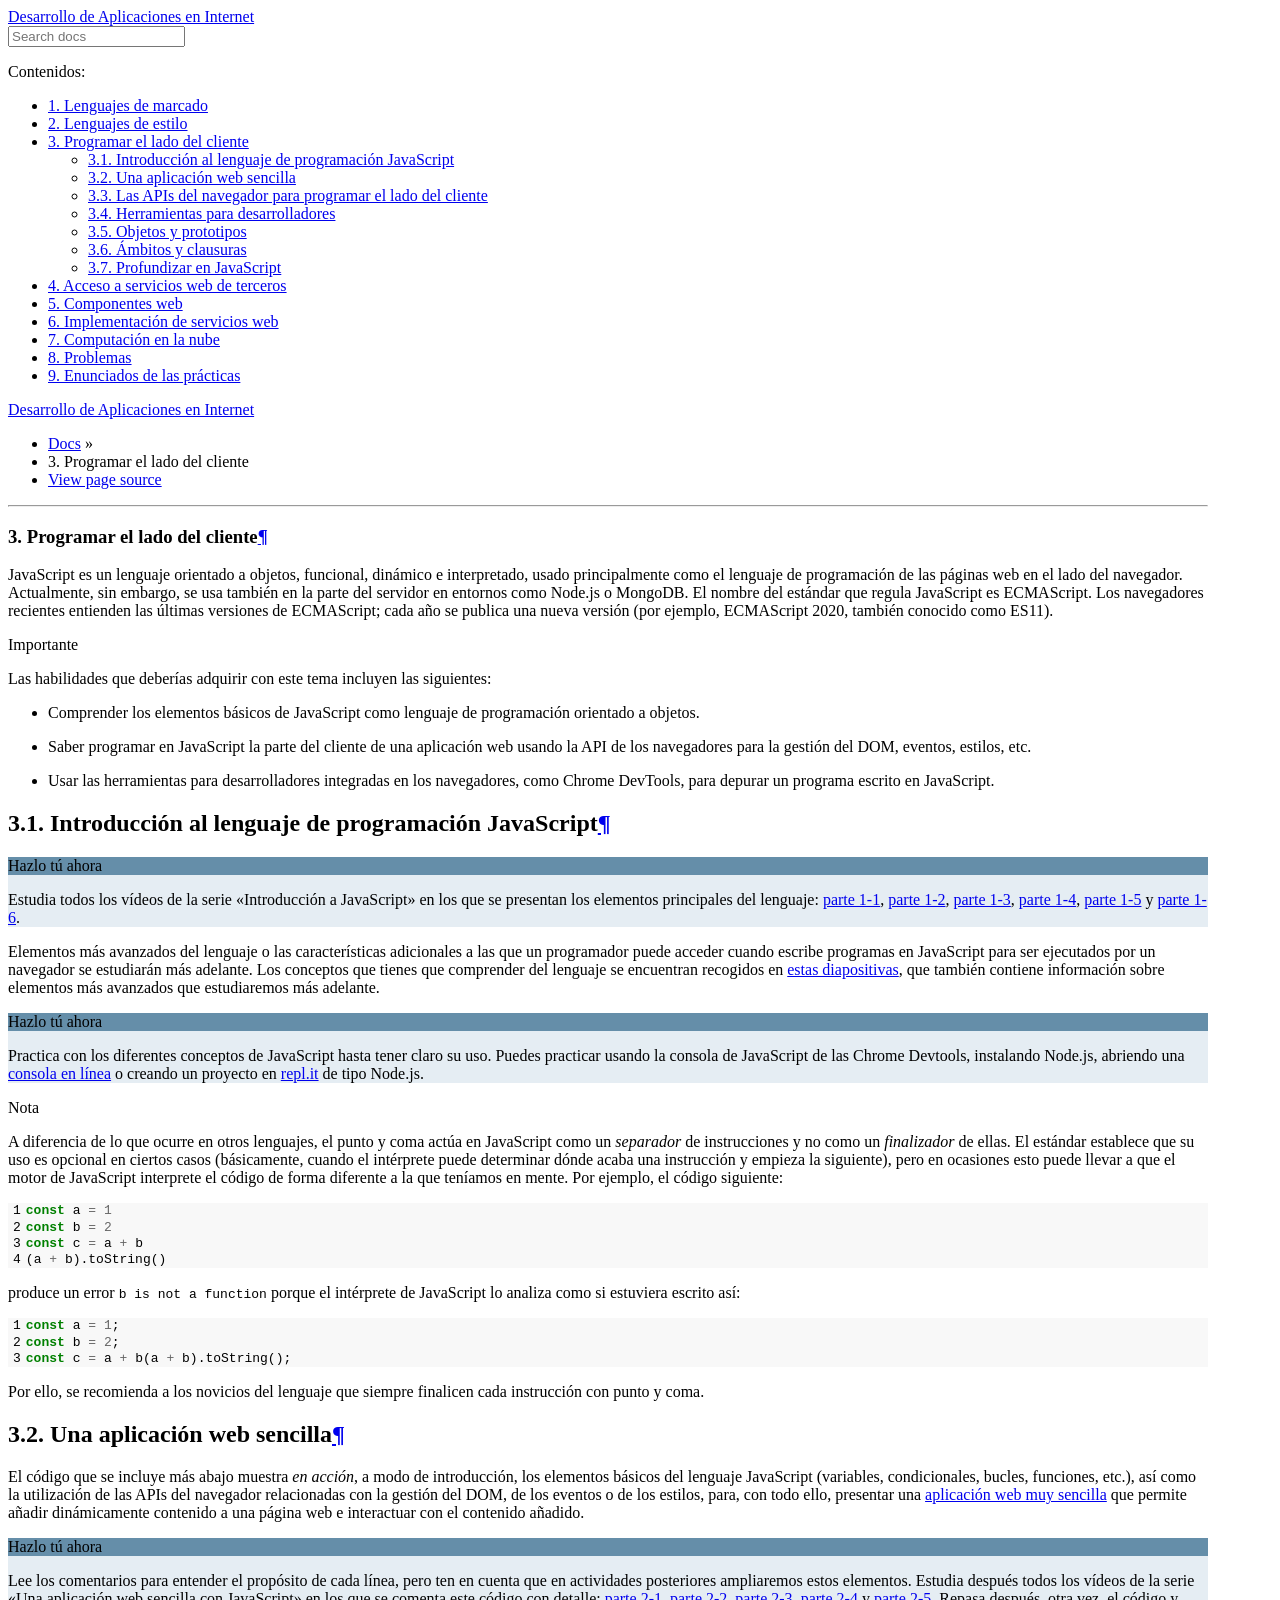
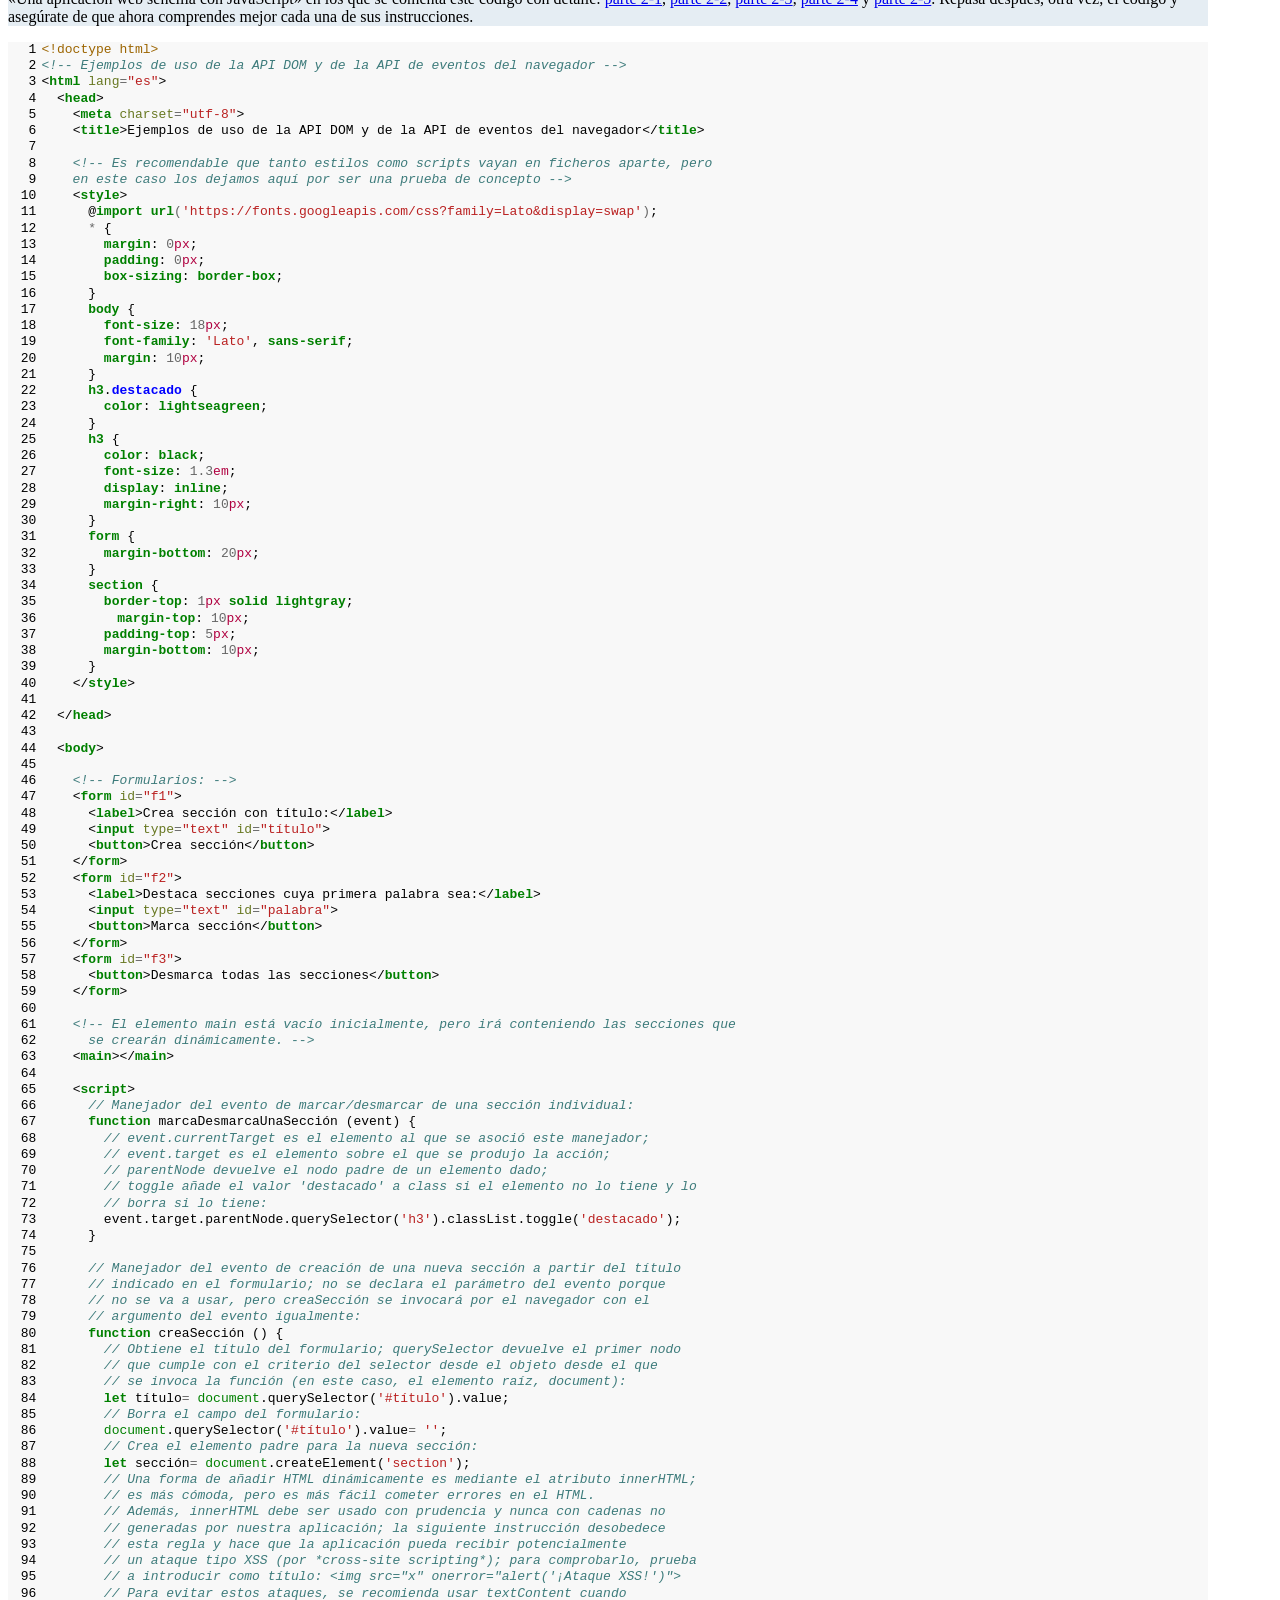
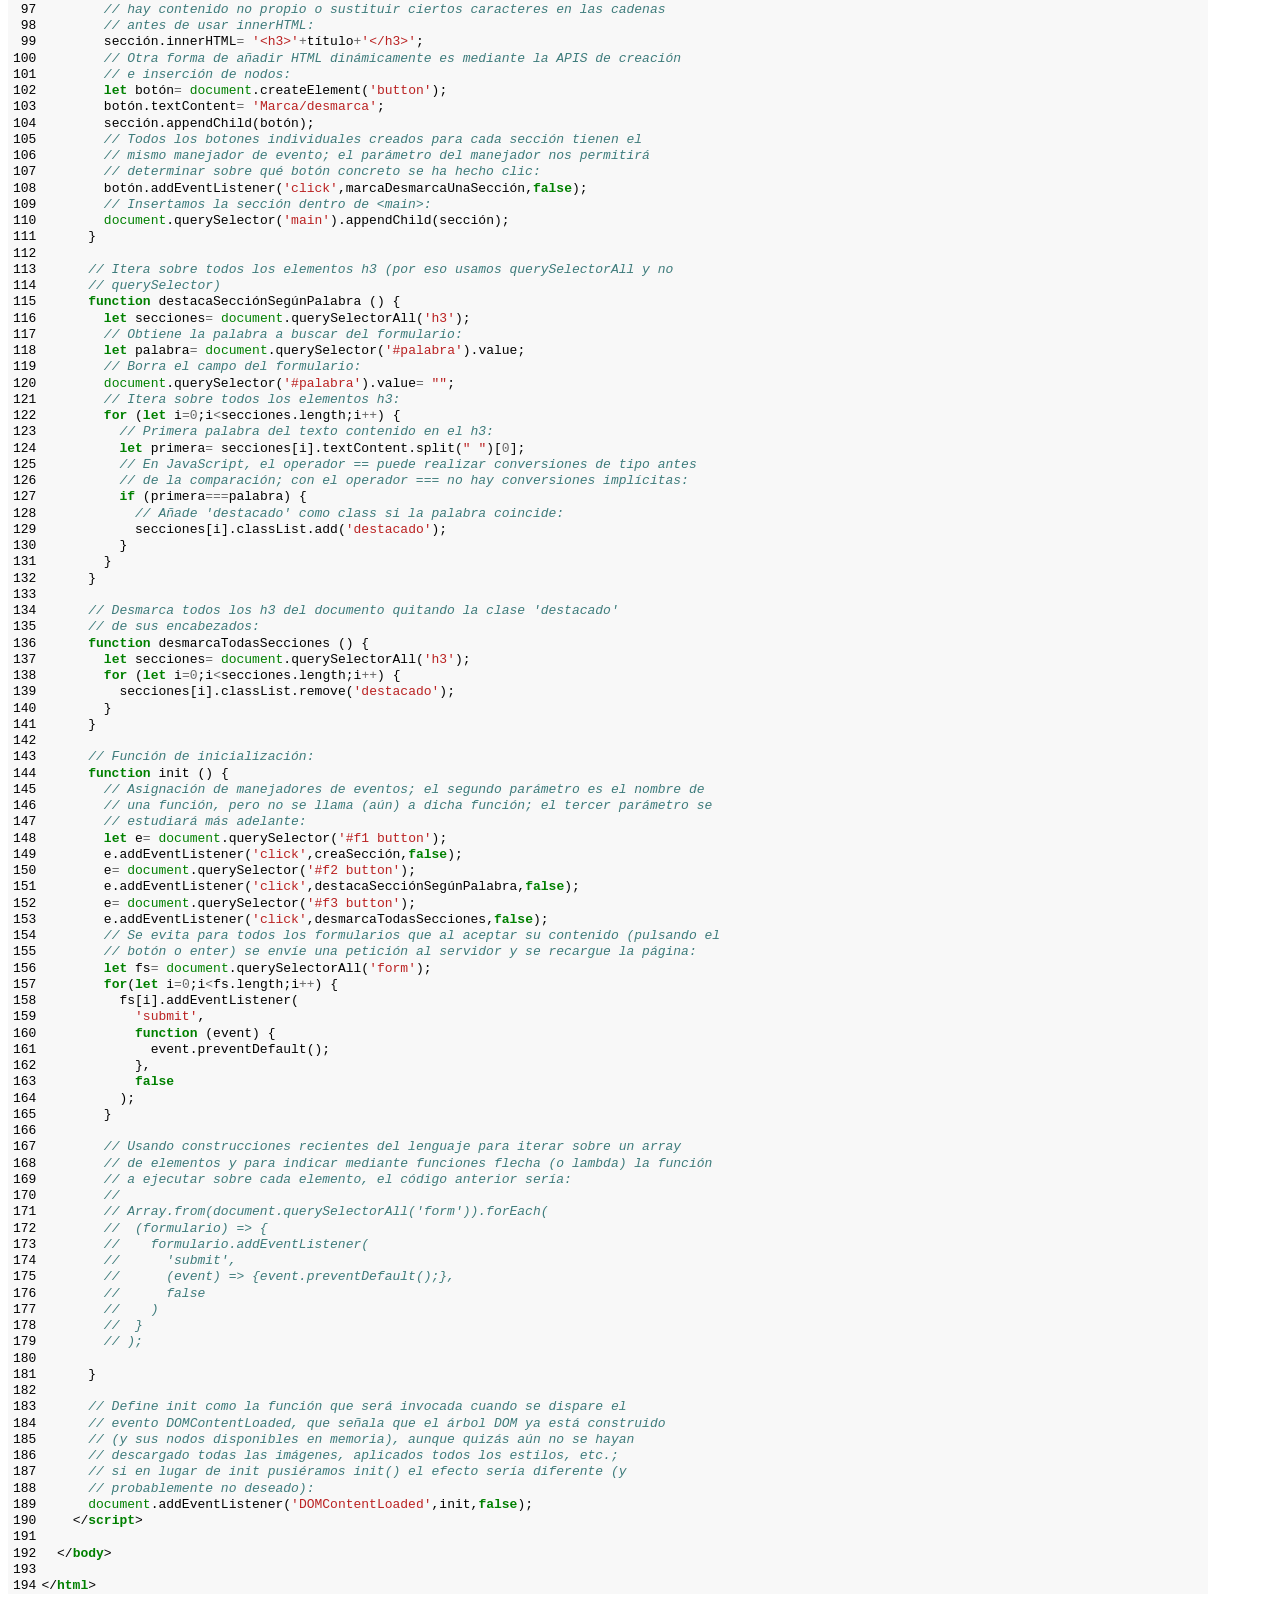
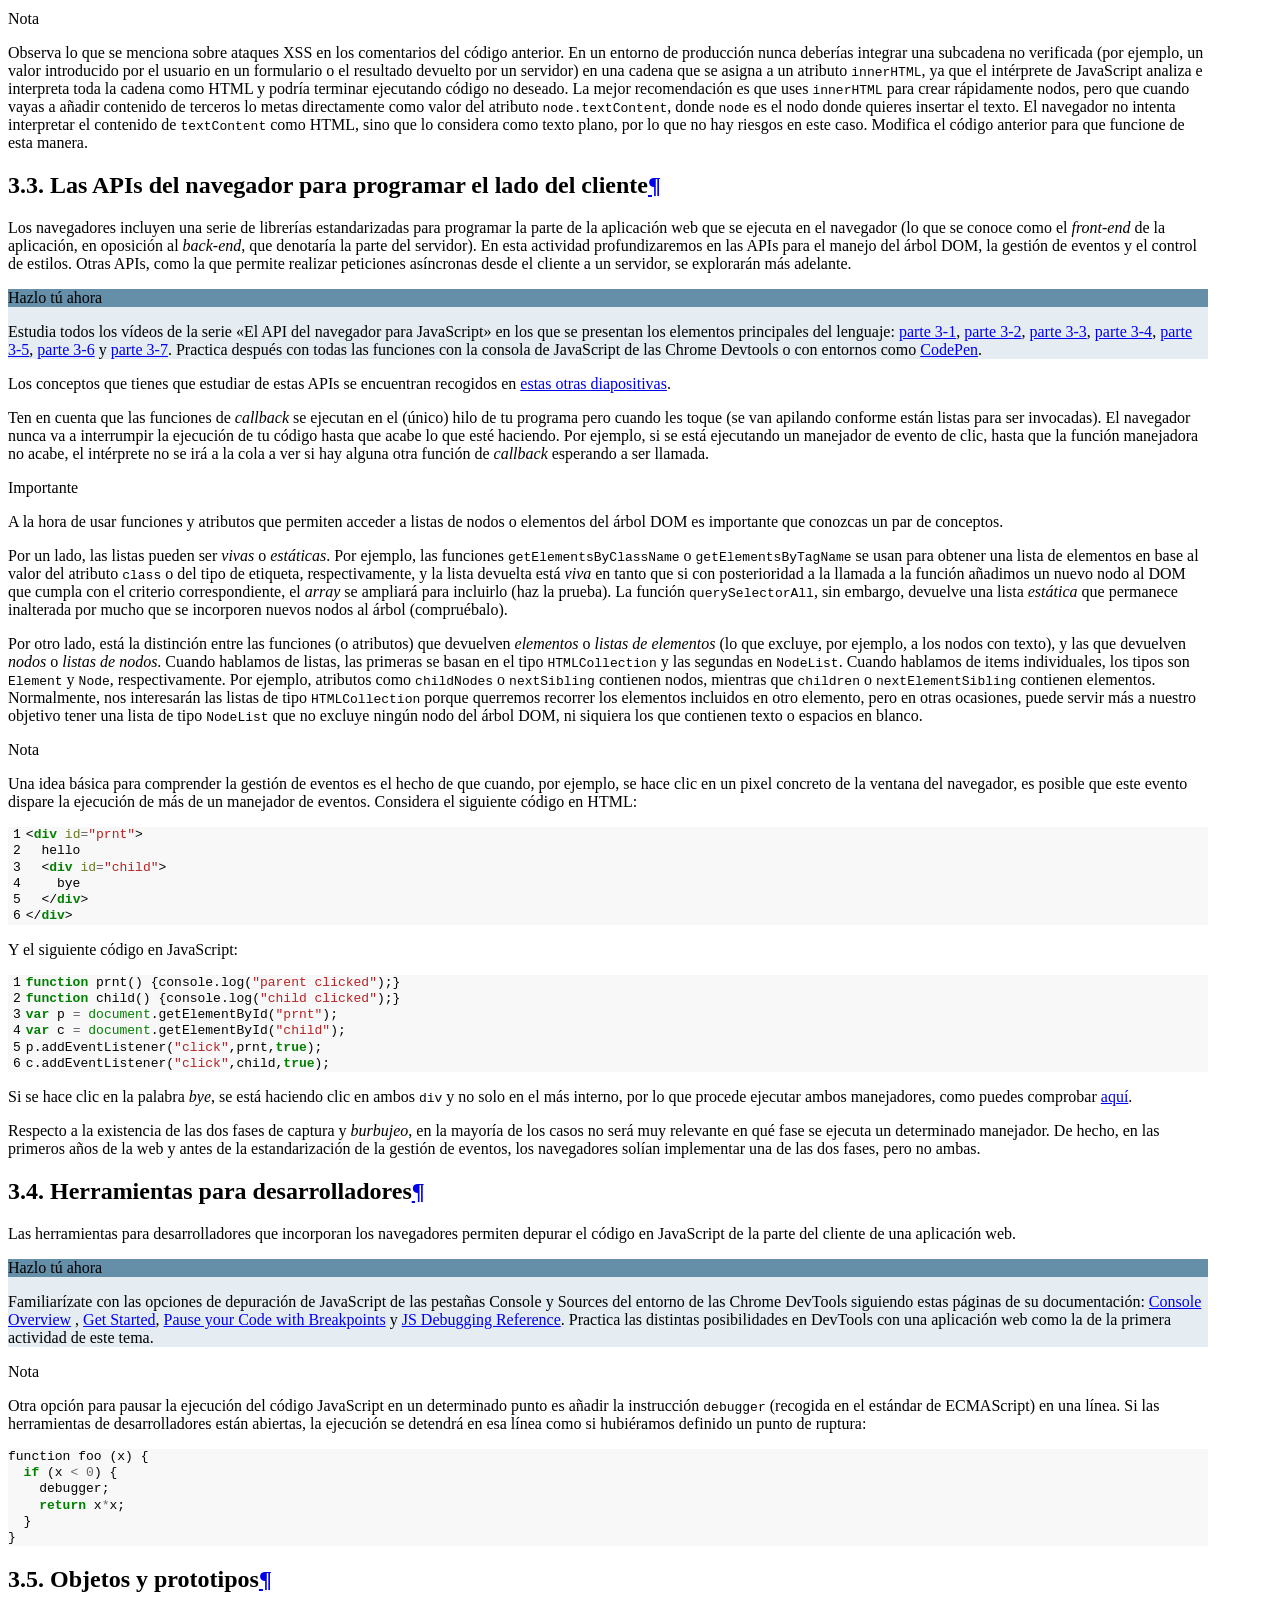
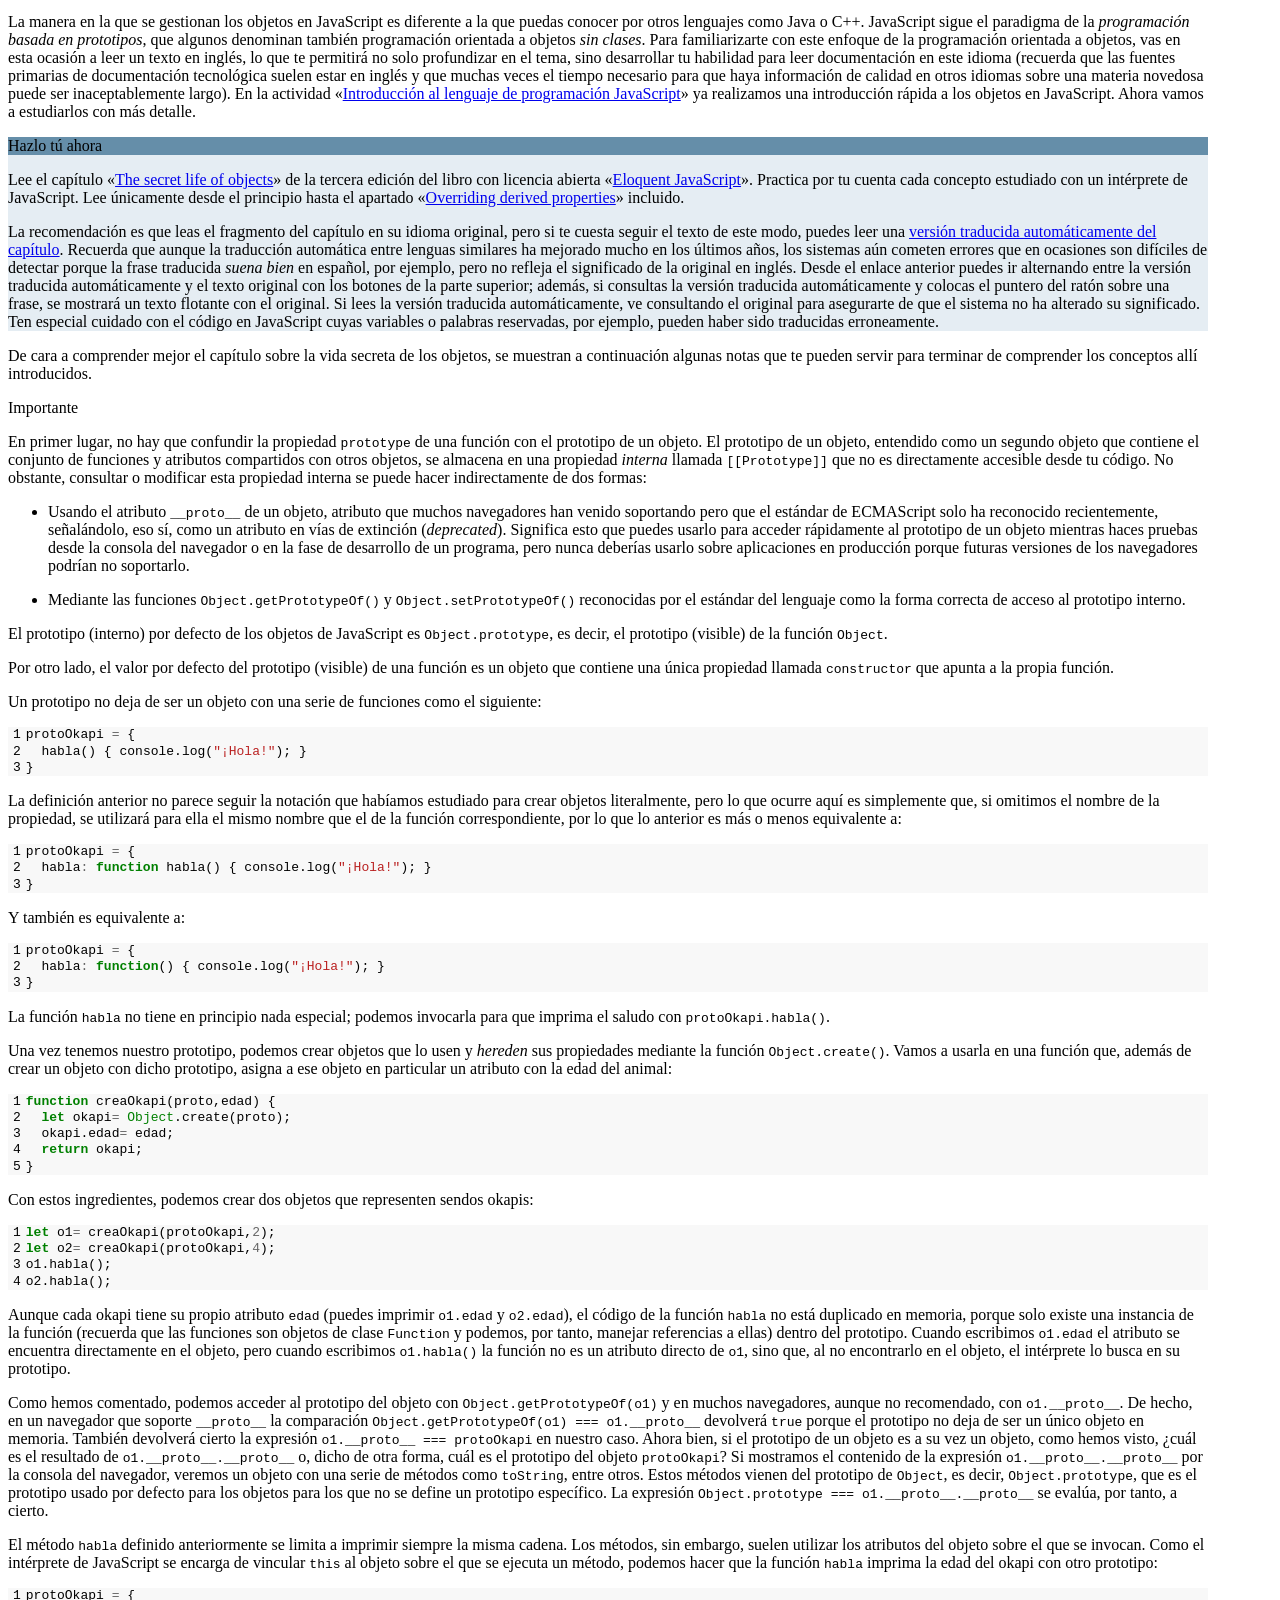
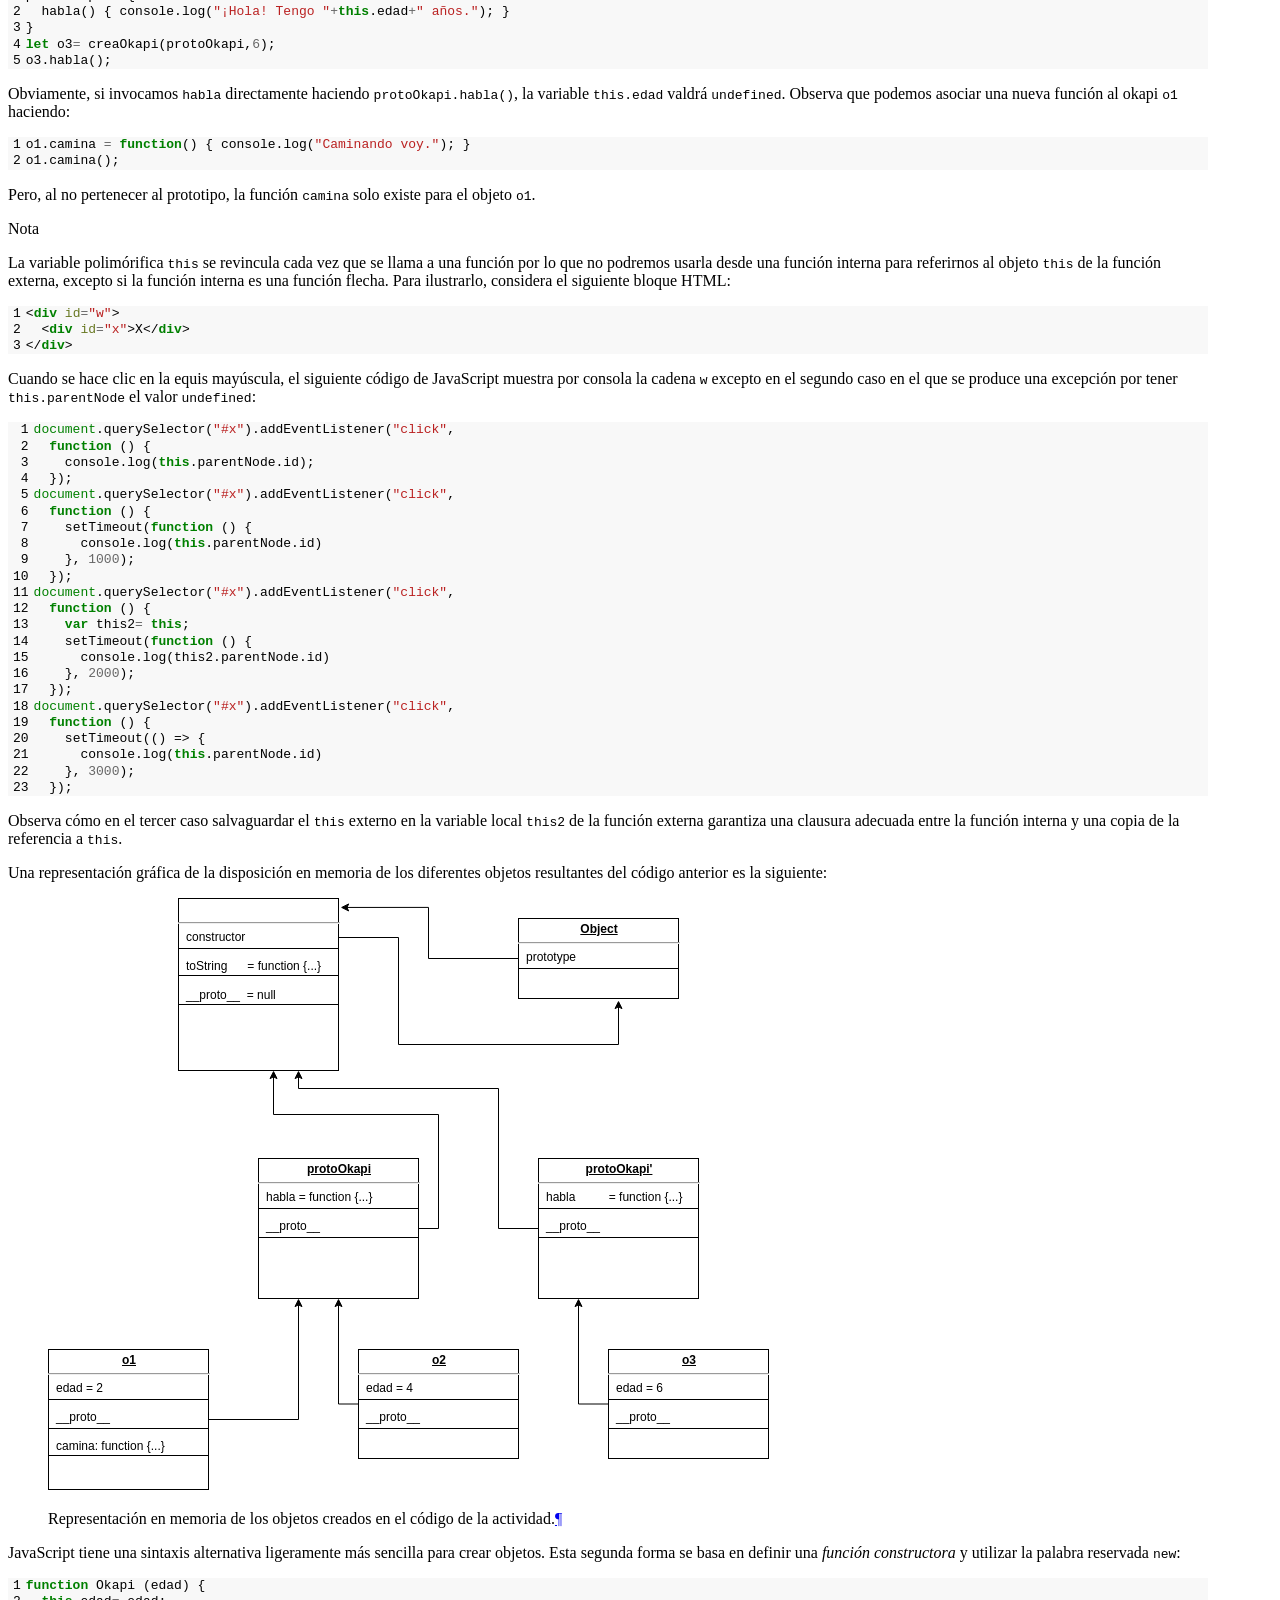
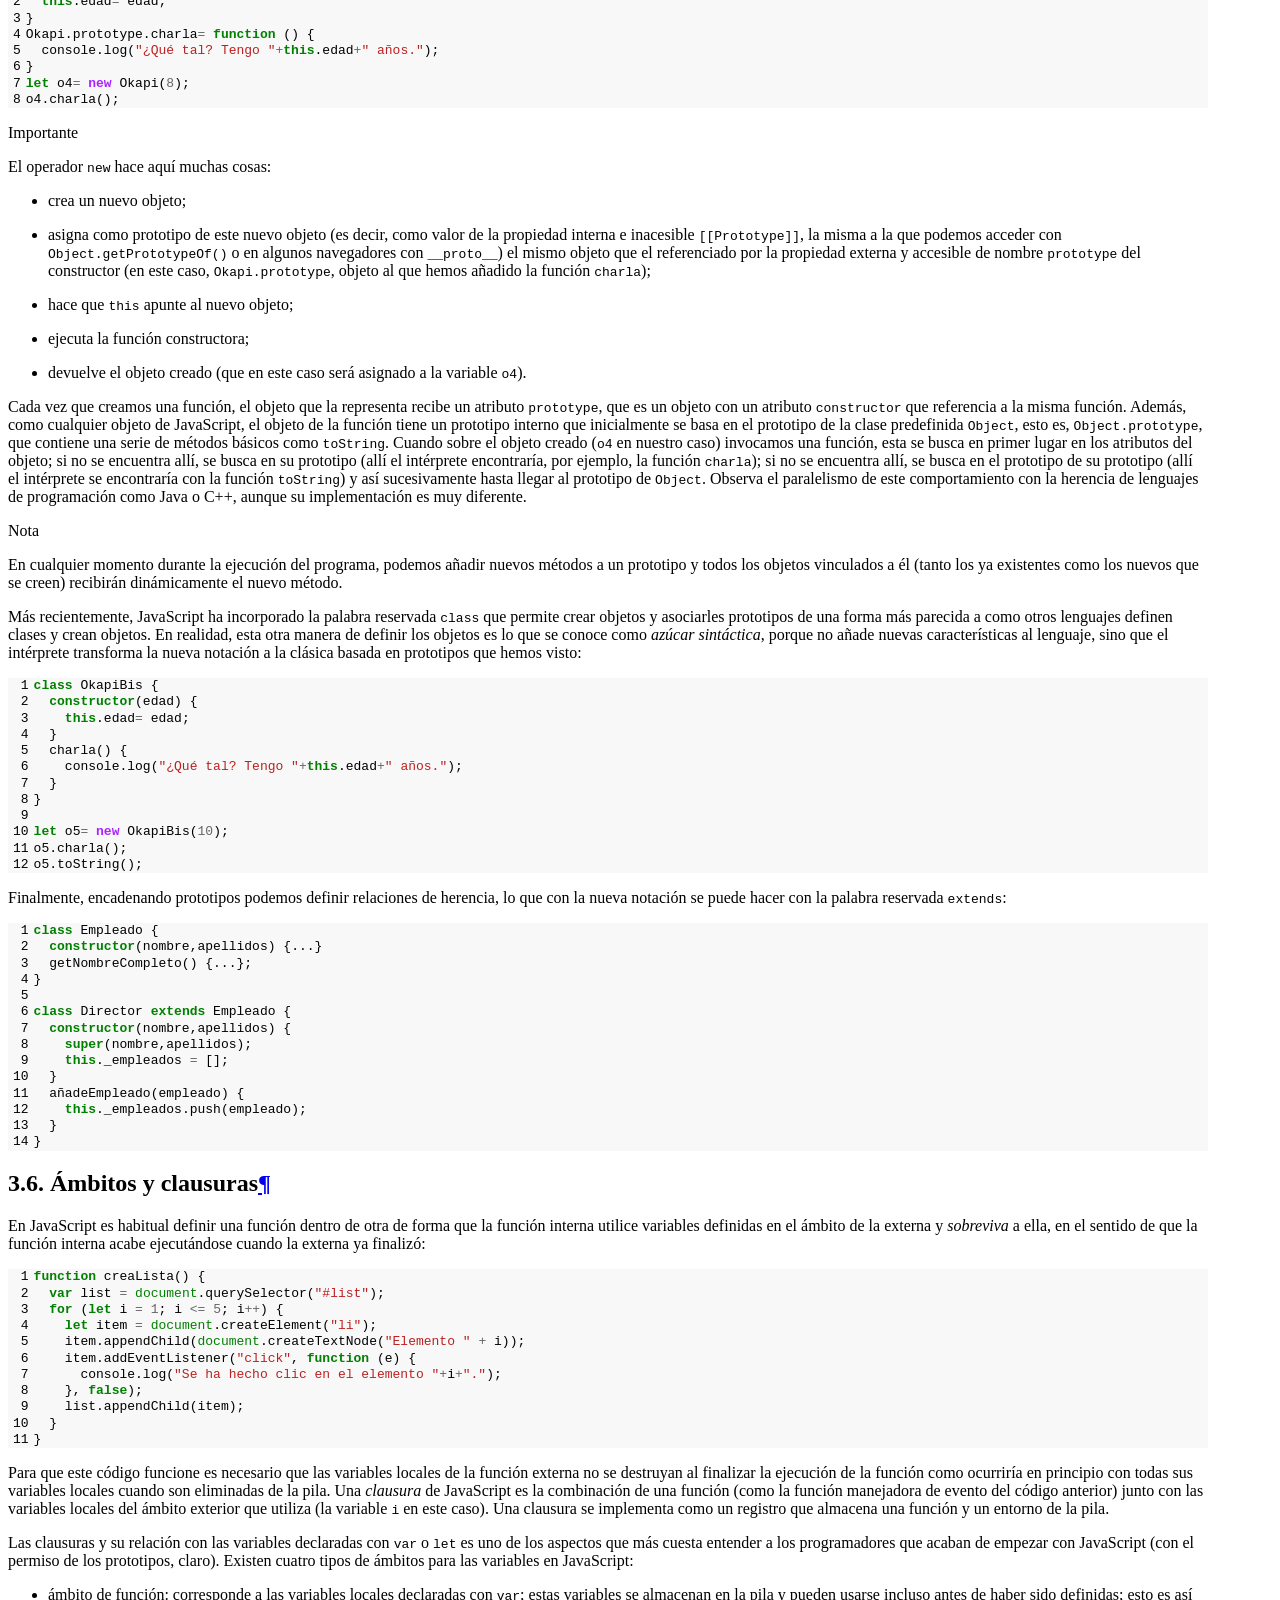
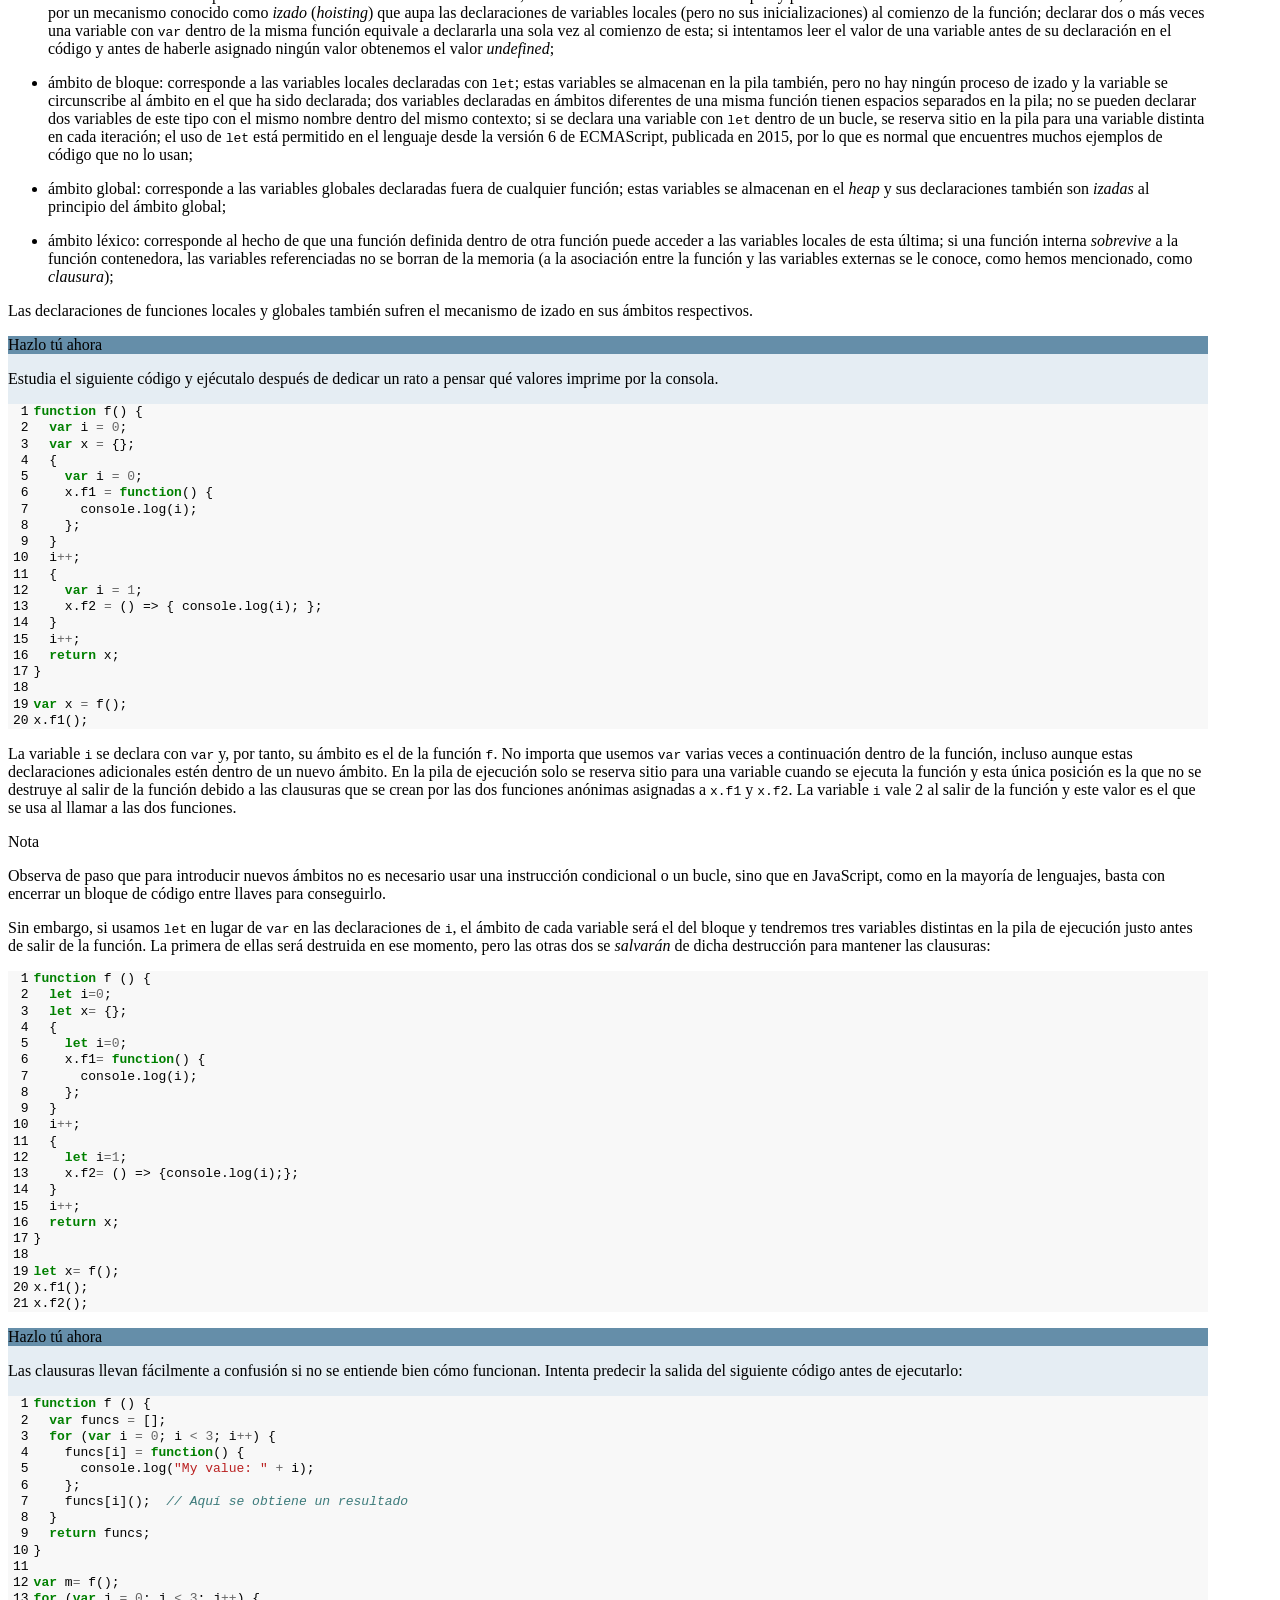
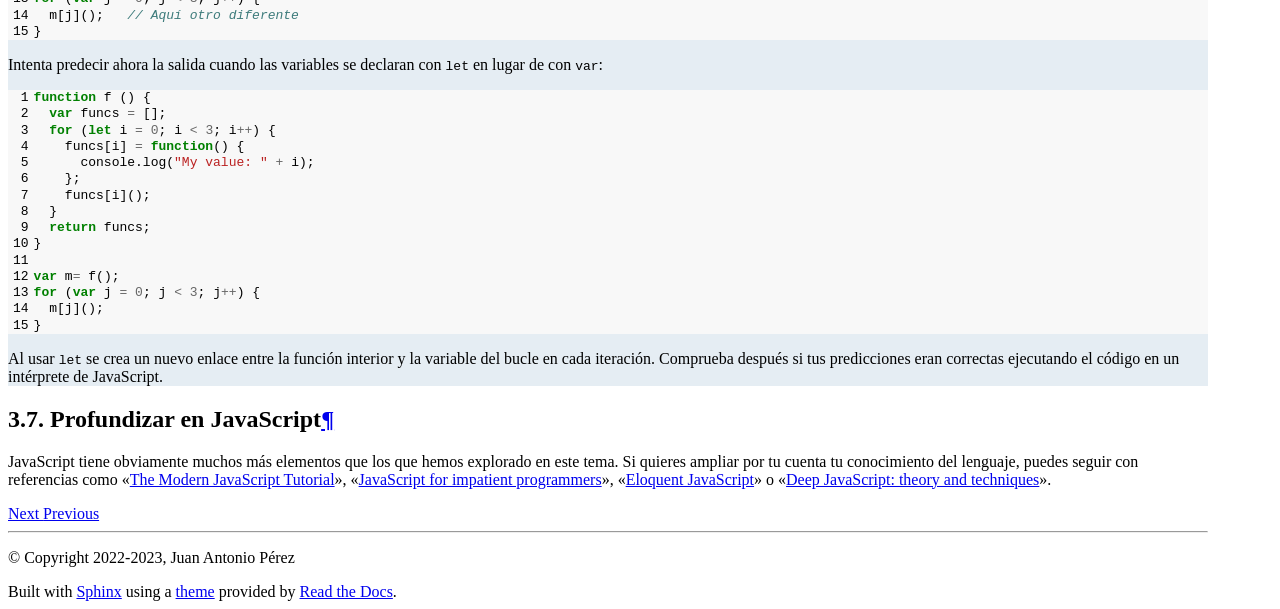
==== commit 9276194b: "Website en gh-pages actualizado" ====
--- a/cliente.html
+++ b/cliente.html
@@ -5,7 +5,8 @@
 <!--[if gt IE 8]><!--> <html class="no-js" lang="es" > <!--<![endif]-->
 <head>
   <meta charset="utf-8">
-  
+  <meta name="generator" content="Docutils 0.19: https://docutils.sourceforge.io/" />
+
   <meta name="viewport" content="width=device-width, initial-scale=1.0">
   
   <title>3. Programar el lado del cliente &mdash; documentación de Desarrollo de Aplicaciones en Internet - </title>
@@ -21,10 +22,11 @@
   
     
       <script type="text/javascript" id="documentation_options" data-url_root="./" src="_static/documentation_options.js"></script>
+        <script data-url_root="./" id="documentation_options" src="_static/documentation_options.js"></script>
         <script src="_static/jquery.js"></script>
         <script src="_static/underscore.js"></script>
+        <script src="_static/_sphinx_javascript_frameworks_compat.js"></script>
         <script src="_static/doctools.js"></script>
-        <script src="_static/language_data.js"></script>
         <script src="_static/translations.js"></script>
     
     <script type="text/javascript" src="_static/js/theme.js"></script>
@@ -34,6 +36,8 @@
   
   <link rel="stylesheet" href="_static/css/theme.css" type="text/css" />
   <link rel="stylesheet" href="_static/pygments.css" type="text/css" />
+  <link rel="stylesheet" href="_static/pygments.css" type="text/css" />
+  <link rel="stylesheet" href="_static/css/theme.css" type="text/css" />
   <link rel="stylesheet" href="_static/css/estilos.css" type="text/css" />
     <link rel="index" title="Índice" href="genindex.html" />
     <link rel="search" title="Búsqueda" href="search.html" />
@@ -82,7 +86,7 @@
               
             
             
-              <p class="caption"><span class="caption-text">Contenidos:</span></p>
+              <p class="caption" role="heading"><span class="caption-text">Contenidos:</span></p>
 <ul class="current">
 <li class="toctree-l1"><a class="reference internal" href="marcado.html">1. Lenguajes de marcado</a></li>
 <li class="toctree-l1"><a class="reference internal" href="estilo.html">2. Lenguajes de estilo</a></li>
@@ -166,8 +170,8 @@
           <div role="main" class="document" itemscope="itemscope" itemtype="http://schema.org/Article">
            <div itemprop="articleBody">
             
-  <div class="section" id="programar-el-lado-del-cliente">
-<h1><span class="section-number">3. </span>Programar el lado del cliente<a class="headerlink" href="#programar-el-lado-del-cliente" title="Enlazar permanentemente con este título">¶</a></h1>
+  <section id="programar-el-lado-del-cliente">
+<h1><span class="section-number">3. </span>Programar el lado del cliente<a class="headerlink" href="#programar-el-lado-del-cliente" title="Enlace permanente a este encabezado">¶</a></h1>
 <p>JavaScript es un lenguaje orientado a objetos, funcional, dinámico e interpretado, usado principalmente como el lenguaje de programación de las páginas web en el lado del navegador. Actualmente, sin embargo, se usa también en la parte del servidor en entornos como Node.js o MongoDB. El nombre del estándar que regula JavaScript es ECMAScript. Los navegadores recientes entienden las últimas versiones de ECMAScript; cada año se publica una nueva versión (por ejemplo, ECMAScript 2020, también conocido como ES11).</p>
 <div class="admonition important">
 <p class="admonition-title">Importante</p>
@@ -178,8 +182,8 @@
 <li><p>Usar las herramientas para desarrolladores integradas en los navegadores, como Chrome DevTools, para depurar un programa escrito en JavaScript.</p></li>
 </ul>
 </div>
-<div class="section" id="introduccion-al-lenguaje-de-programacion-javascript">
-<span id="label-intro-js"></span><h2><span class="section-number">3.1. </span>Introducción al lenguaje de programación JavaScript<a class="headerlink" href="#introduccion-al-lenguaje-de-programacion-javascript" title="Enlazar permanentemente con este título">¶</a></h2>
+<section id="introduccion-al-lenguaje-de-programacion-javascript">
+<span id="label-intro-js"></span><h2><span class="section-number">3.1. </span>Introducción al lenguaje de programación JavaScript<a class="headerlink" href="#introduccion-al-lenguaje-de-programacion-javascript" title="Enlace permanente a este encabezado">¶</a></h2>
 <div class="hazlotu admonition">
 <p class="admonition-title">Hazlo tú ahora</p>
 <p>Estudia todos los vídeos de la serie «Introducción a JavaScript» en los que se presentan los elementos principales del lenguaje: <a class="reference external" href="https://drive.google.com/file/d/1p3ThE3xA1ubg3jJXFd968ucwckVpayKy/view?usp=sharing">parte 1-1</a>, <a class="reference external" href="https://drive.google.com/file/d/1MgFD19HaWSPo6P_CnPUFF6kmCLJJowEx/view?usp=sharing">parte 1-2</a>, <a class="reference external" href="https://drive.google.com/file/d/1GInxvZFxgt8GcS2cWzbMRWEDpNi0kHmG/view?usp=sharing">parte 1-3</a>, <a class="reference external" href="https://drive.google.com/file/d/1SrmuNde9DeOoOOClZ2WDGbf-aZH4vi33/view?usp=sharing">parte 1-4</a>, <a class="reference external" href="https://drive.google.com/file/d/15Z-leYRlWbMmPWQZczqakCt0q3jMLAcJ/view?usp=sharing">parte 1-5</a> y <a class="reference external" href="https://drive.google.com/file/d/1uP37JivyhSZeEgqwzcD57CznQwzLqS-Z/view?usp=sharing">parte 1-6</a>.</p>
@@ -192,429 +196,231 @@
 <div class="admonition note">
 <p class="admonition-title">Nota</p>
 <p>A diferencia de lo que ocurre en otros lenguajes, el punto y coma actúa en JavaScript como un <em>separador</em> de instrucciones y no como un <em>finalizador</em> de ellas. El estándar establece que su uso es opcional en ciertos casos (básicamente, cuando el intérprete puede determinar dónde acaba una instrucción y empieza la siguiente), pero en ocasiones esto puede llevar a que el motor de JavaScript interprete el código de forma diferente a la que teníamos en mente. Por ejemplo, el código siguiente:</p>
-<div class="highlight-javascript notranslate"><table class="highlighttable"><tr><td class="linenos"><div class="linenodiv"><pre>1
-2
-3
-4</pre></div></td><td class="code"><div class="highlight"><pre><span></span><span class="kr">const</span> <span class="nx">a</span> <span class="o">=</span> <span class="mf">1</span>
-<span class="kr">const</span> <span class="nx">b</span> <span class="o">=</span> <span class="mf">2</span>
-<span class="kr">const</span> <span class="nx">c</span> <span class="o">=</span> <span class="nx">a</span> <span class="o">+</span> <span class="nx">b</span>
-<span class="p">(</span><span class="nx">a</span> <span class="o">+</span> <span class="nx">b</span><span class="p">).</span><span class="nx">toString</span><span class="p">()</span>
-</pre></div>
-</td></tr></table></div>
+<div class="highlight-javascript notranslate"><div class="highlight"><pre><span></span><span class="linenos">1</span><span class="kd">const</span><span class="w"> </span><span class="nx">a</span><span class="w"> </span><span class="o">=</span><span class="w"> </span><span class="mf">1</span><span class="w"></span>
+<span class="linenos">2</span><span class="kd">const</span><span class="w"> </span><span class="nx">b</span><span class="w"> </span><span class="o">=</span><span class="w"> </span><span class="mf">2</span><span class="w"></span>
+<span class="linenos">3</span><span class="kd">const</span><span class="w"> </span><span class="nx">c</span><span class="w"> </span><span class="o">=</span><span class="w"> </span><span class="nx">a</span><span class="w"> </span><span class="o">+</span><span class="w"> </span><span class="nx">b</span><span class="w"></span>
+<span class="linenos">4</span><span class="p">(</span><span class="nx">a</span><span class="w"> </span><span class="o">+</span><span class="w"> </span><span class="nx">b</span><span class="p">).</span><span class="nx">toString</span><span class="p">()</span><span class="w"></span>
+</pre></div>
+</div>
 <p>produce un error <code class="docutils literal notranslate"><span class="pre">b</span> <span class="pre">is</span> <span class="pre">not</span> <span class="pre">a</span> <span class="pre">function</span></code> porque el intérprete de JavaScript lo analiza como si estuviera escrito así:</p>
-<div class="highlight-javascript notranslate"><table class="highlighttable"><tr><td class="linenos"><div class="linenodiv"><pre>1
-2
-3</pre></div></td><td class="code"><div class="highlight"><pre><span></span><span class="kr">const</span> <span class="nx">a</span> <span class="o">=</span> <span class="mf">1</span><span class="p">;</span>
-<span class="kr">const</span> <span class="nx">b</span> <span class="o">=</span> <span class="mf">2</span><span class="p">;</span>
-<span class="kr">const</span> <span class="nx">c</span> <span class="o">=</span> <span class="nx">a</span> <span class="o">+</span> <span class="nx">b</span><span class="p">(</span><span class="nx">a</span> <span class="o">+</span> <span class="nx">b</span><span class="p">).</span><span class="nx">toString</span><span class="p">();</span>
-</pre></div>
-</td></tr></table></div>
+<div class="highlight-javascript notranslate"><div class="highlight"><pre><span></span><span class="linenos">1</span><span class="kd">const</span><span class="w"> </span><span class="nx">a</span><span class="w"> </span><span class="o">=</span><span class="w"> </span><span class="mf">1</span><span class="p">;</span><span class="w"></span>
+<span class="linenos">2</span><span class="kd">const</span><span class="w"> </span><span class="nx">b</span><span class="w"> </span><span class="o">=</span><span class="w"> </span><span class="mf">2</span><span class="p">;</span><span class="w"></span>
+<span class="linenos">3</span><span class="kd">const</span><span class="w"> </span><span class="nx">c</span><span class="w"> </span><span class="o">=</span><span class="w"> </span><span class="nx">a</span><span class="w"> </span><span class="o">+</span><span class="w"> </span><span class="nx">b</span><span class="p">(</span><span class="nx">a</span><span class="w"> </span><span class="o">+</span><span class="w"> </span><span class="nx">b</span><span class="p">).</span><span class="nx">toString</span><span class="p">();</span><span class="w"></span>
+</pre></div>
+</div>
 <p>Por ello, se recomienda a los novicios del lenguaje que siempre finalicen cada instrucción con punto y coma.</p>
 </div>
-</div>
-<div class="section" id="una-aplicacion-web-sencilla">
-<span id="label-app-web-sencilla"></span><h2><span class="section-number">3.2. </span>Una aplicación web sencilla<a class="headerlink" href="#una-aplicacion-web-sencilla" title="Enlazar permanentemente con este título">¶</a></h2>
+</section>
+<section id="una-aplicacion-web-sencilla">
+<span id="label-app-web-sencilla"></span><h2><span class="section-number">3.2. </span>Una aplicación web sencilla<a class="headerlink" href="#una-aplicacion-web-sencilla" title="Enlace permanente a este encabezado">¶</a></h2>
 <p>El código que se incluye más abajo muestra <em>en acción</em>, a modo de introducción, los elementos básicos del lenguaje JavaScript (variables, condicionales, bucles, funciones, etc.), así como la utilización de las APIs del navegador relacionadas con la gestión del DOM, de los eventos o de los estilos, para, con todo ello, presentar una <a class="reference external" href="_static/data/ejemplo-apis-js.html">aplicación web muy sencilla</a> que permite añadir dinámicamente contenido a una página web e interactuar con el contenido añadido.</p>
 <div class="hazlotu admonition">
 <p class="admonition-title">Hazlo tú ahora</p>
 <p>Lee los comentarios para entender el propósito de cada línea, pero ten en cuenta que en actividades posteriores ampliaremos estos elementos. Estudia después todos los vídeos de la serie «Una aplicación web sencilla con JavaScript» en los que se comenta este código con detalle: <a class="reference external" href="https://drive.google.com/file/d/1YUI7AIgzHO9vcGnmxJ9h84YyEZy9MnXi/view?usp=sharing">parte 2-1</a>, <a class="reference external" href="https://drive.google.com/file/d/1g_enM9nz9iVIsGJYmV_HOUORdIs6PUeA/view?usp=sharing">parte 2-2</a>, <a class="reference external" href="https://drive.google.com/file/d/1Iw6z9tf4Jc-XztH7sDa16LANPVF56xDw/view?usp=sharing">parte 2-3</a>, <a class="reference external" href="https://drive.google.com/file/d/1Py4eM_Zu8EHW6hIqw1JXktSVnGuSw47j/view?usp=sharing">parte 2-4</a> y <a class="reference external" href="https://drive.google.com/file/d/16ZE7bQHXPTcRO7xCbqml_9m-nsenmgBB/view?usp=sharing">parte 2-5</a>. Repasa después, otra vez, el código y asegúrate de que ahora comprendes mejor cada una de sus instrucciones.</p>
 </div>
-<div class="highlight-html notranslate"><table class="highlighttable"><tr><td class="linenos"><div class="linenodiv"><pre>  1
-  2
-  3
-  4
-  5
-  6
-  7
-  8
-  9
- 10
- 11
- 12
- 13
- 14
- 15
- 16
- 17
- 18
- 19
- 20
- 21
- 22
- 23
- 24
- 25
- 26
- 27
- 28
- 29
- 30
- 31
- 32
- 33
- 34
- 35
- 36
- 37
- 38
- 39
- 40
- 41
- 42
- 43
- 44
- 45
- 46
- 47
- 48
- 49
- 50
- 51
- 52
- 53
- 54
- 55
- 56
- 57
- 58
- 59
- 60
- 61
- 62
- 63
- 64
- 65
- 66
- 67
- 68
- 69
- 70
- 71
- 72
- 73
- 74
- 75
- 76
- 77
- 78
- 79
- 80
- 81
- 82
- 83
- 84
- 85
- 86
- 87
- 88
- 89
- 90
- 91
- 92
- 93
- 94
- 95
- 96
- 97
- 98
- 99
-100
-101
-102
-103
-104
-105
-106
-107
-108
-109
-110
-111
-112
-113
-114
-115
-116
-117
-118
-119
-120
-121
-122
-123
-124
-125
-126
-127
-128
-129
-130
-131
-132
-133
-134
-135
-136
-137
-138
-139
-140
-141
-142
-143
-144
-145
-146
-147
-148
-149
-150
-151
-152
-153
-154
-155
-156
-157
-158
-159
-160
-161
-162
-163
-164
-165
-166
-167
-168
-169
-170
-171
-172
-173
-174
-175
-176
-177
-178
-179
-180
-181
-182
-183
-184
-185
-186
-187
-188
-189
-190
-191
-192
-193
-194</pre></div></td><td class="code"><div class="highlight"><pre><span></span><span class="cp">&lt;!doctype html&gt;</span>
-<span class="c">&lt;!-- Ejemplos de uso de la API DOM y de la API de eventos del navegador --&gt;</span>
-<span class="p">&lt;</span><span class="nt">html</span> <span class="na">lang</span><span class="o">=</span><span class="s">&quot;es&quot;</span><span class="p">&gt;</span>
-  <span class="p">&lt;</span><span class="nt">head</span><span class="p">&gt;</span>
-    <span class="p">&lt;</span><span class="nt">meta</span> <span class="na">charset</span><span class="o">=</span><span class="s">&quot;utf-8&quot;</span><span class="p">&gt;</span>
-    <span class="p">&lt;</span><span class="nt">title</span><span class="p">&gt;</span>Ejemplos de uso de la API DOM y de la API de eventos del navegador<span class="p">&lt;/</span><span class="nt">title</span><span class="p">&gt;</span>
-
-    <span class="c">&lt;!-- Es recomendable que tanto estilos como scripts vayan en ficheros aparte, pero</span>
-<span class="c">    en este caso los dejamos aquí por ser una prueba de concepto --&gt;</span>
-    <span class="p">&lt;</span><span class="nt">style</span><span class="p">&gt;</span>
-      <span class="p">@</span><span class="k">import</span> <span class="nt">url</span><span class="o">(</span><span class="s1">&#39;https://fonts.googleapis.com/css?family=Lato&amp;display=swap&#39;</span><span class="o">)</span><span class="p">;</span>
-      <span class="o">*</span> <span class="p">{</span>
-        <span class="k">margin</span><span class="p">:</span> <span class="mi">0</span><span class="kt">px</span><span class="p">;</span>
-        <span class="k">padding</span><span class="p">:</span> <span class="mi">0</span><span class="kt">px</span><span class="p">;</span>
-        <span class="k">box-sizing</span><span class="p">:</span> <span class="kc">border-box</span><span class="p">;</span>
-      <span class="p">}</span>
-      <span class="nt">body</span> <span class="p">{</span>
-        <span class="k">font-size</span><span class="p">:</span> <span class="mi">18</span><span class="kt">px</span><span class="p">;</span>
-        <span class="k">font-family</span><span class="p">:</span> <span class="s1">&#39;Lato&#39;</span><span class="p">,</span> <span class="kc">sans-serif</span><span class="p">;</span>
-        <span class="k">margin</span><span class="p">:</span> <span class="mi">10</span><span class="kt">px</span><span class="p">;</span>
-      <span class="p">}</span>
-      <span class="nt">h3</span><span class="p">.</span><span class="nc">destacado</span> <span class="p">{</span>
-        <span class="k">color</span><span class="p">:</span> <span class="kc">lightseagreen</span><span class="p">;</span>
-      <span class="p">}</span>
-      <span class="nt">h3</span> <span class="p">{</span>
-        <span class="k">color</span><span class="p">:</span> <span class="kc">black</span><span class="p">;</span>
-        <span class="k">font-size</span><span class="p">:</span> <span class="mf">1.3</span><span class="kt">em</span><span class="p">;</span>
-        <span class="k">display</span><span class="p">:</span> <span class="kc">inline</span><span class="p">;</span>
-        <span class="k">margin-right</span><span class="p">:</span> <span class="mi">10</span><span class="kt">px</span><span class="p">;</span>
-      <span class="p">}</span>
-      <span class="nt">form</span> <span class="p">{</span>
-        <span class="k">margin-bottom</span><span class="p">:</span> <span class="mi">20</span><span class="kt">px</span><span class="p">;</span>
-      <span class="p">}</span>
-      <span class="nt">section</span> <span class="p">{</span>
-        <span class="k">border-top</span><span class="p">:</span> <span class="mi">1</span><span class="kt">px</span> <span class="kc">solid</span> <span class="kc">lightgray</span><span class="p">;</span>
-	      <span class="k">margin-top</span><span class="p">:</span> <span class="mi">10</span><span class="kt">px</span><span class="p">;</span>
-        <span class="k">padding-top</span><span class="p">:</span> <span class="mi">5</span><span class="kt">px</span><span class="p">;</span>
-        <span class="k">margin-bottom</span><span class="p">:</span> <span class="mi">10</span><span class="kt">px</span><span class="p">;</span>
-      <span class="p">}</span>
-    <span class="p">&lt;/</span><span class="nt">style</span><span class="p">&gt;</span>
-
-  <span class="p">&lt;/</span><span class="nt">head</span><span class="p">&gt;</span>
-  
-  <span class="p">&lt;</span><span class="nt">body</span><span class="p">&gt;</span>
-
-    <span class="c">&lt;!-- Formularios: --&gt;</span>
-    <span class="p">&lt;</span><span class="nt">form</span> <span class="na">id</span><span class="o">=</span><span class="s">&quot;f1&quot;</span><span class="p">&gt;</span>
-      <span class="p">&lt;</span><span class="nt">label</span><span class="p">&gt;</span>Crea sección con título:<span class="p">&lt;/</span><span class="nt">label</span><span class="p">&gt;</span> 
-      <span class="p">&lt;</span><span class="nt">input</span> <span class="na">type</span><span class="o">=</span><span class="s">&quot;text&quot;</span> <span class="na">id</span><span class="o">=</span><span class="s">&quot;título&quot;</span><span class="p">&gt;</span> 
-      <span class="p">&lt;</span><span class="nt">button</span><span class="p">&gt;</span>Crea sección<span class="p">&lt;/</span><span class="nt">button</span><span class="p">&gt;</span>
-    <span class="p">&lt;/</span><span class="nt">form</span><span class="p">&gt;</span>
-    <span class="p">&lt;</span><span class="nt">form</span> <span class="na">id</span><span class="o">=</span><span class="s">&quot;f2&quot;</span><span class="p">&gt;</span>
-      <span class="p">&lt;</span><span class="nt">label</span><span class="p">&gt;</span>Destaca secciones cuya primera palabra sea:<span class="p">&lt;/</span><span class="nt">label</span><span class="p">&gt;</span> 
-      <span class="p">&lt;</span><span class="nt">input</span> <span class="na">type</span><span class="o">=</span><span class="s">&quot;text&quot;</span> <span class="na">id</span><span class="o">=</span><span class="s">&quot;palabra&quot;</span><span class="p">&gt;</span> 
-      <span class="p">&lt;</span><span class="nt">button</span><span class="p">&gt;</span>Marca sección<span class="p">&lt;/</span><span class="nt">button</span><span class="p">&gt;</span>
-    <span class="p">&lt;/</span><span class="nt">form</span><span class="p">&gt;</span>
-    <span class="p">&lt;</span><span class="nt">form</span> <span class="na">id</span><span class="o">=</span><span class="s">&quot;f3&quot;</span><span class="p">&gt;</span>
-      <span class="p">&lt;</span><span class="nt">button</span><span class="p">&gt;</span>Desmarca todas las secciones<span class="p">&lt;/</span><span class="nt">button</span><span class="p">&gt;</span>
-    <span class="p">&lt;/</span><span class="nt">form</span><span class="p">&gt;</span>
-
-    <span class="c">&lt;!-- El elemento main está vacío inicialmente, pero irá conteniendo las secciones que </span>
-<span class="c">      se crearán dinámicamente. --&gt;</span>
-    <span class="p">&lt;</span><span class="nt">main</span><span class="p">&gt;&lt;/</span><span class="nt">main</span><span class="p">&gt;</span>
-
-    <span class="p">&lt;</span><span class="nt">script</span><span class="p">&gt;</span>
-      <span class="c1">// Manejador del evento de marcar/desmarcar de una sección individual:</span>
-      <span class="kd">function</span> <span class="nx">marcaDesmarcaUnaSección</span> <span class="p">(</span><span class="nx">event</span><span class="p">)</span> <span class="p">{</span>
-        <span class="c1">// event.currentTarget es el elemento al que se asoció este manejador;</span>
-        <span class="c1">// event.target es el elemento sobre el que se produjo la acción;</span>
-        <span class="c1">// parentNode devuelve el nodo padre de un elemento dado;</span>
-        <span class="c1">// toggle añade el valor &#39;destacado&#39; a class si el elemento no lo tiene y lo</span>
-        <span class="c1">// borra si lo tiene:</span>
-        <span class="nx">event</span><span class="p">.</span><span class="nx">target</span><span class="p">.</span><span class="nx">parentNode</span><span class="p">.</span><span class="nx">querySelector</span><span class="p">(</span><span class="s1">&#39;h3&#39;</span><span class="p">).</span><span class="nx">classList</span><span class="p">.</span><span class="nx">toggle</span><span class="p">(</span><span class="s1">&#39;destacado&#39;</span><span class="p">);</span>
-      <span class="p">}</span>
-
-      <span class="c1">// Manejador del evento de creación de una nueva sección a partir del título</span>
-      <span class="c1">// indicado en el formulario; no se declara el parámetro del evento porque </span>
-      <span class="c1">// no se va a usar, pero creaSección se invocará por el navegador con el</span>
-      <span class="c1">// argumento del evento igualmente:</span>
-      <span class="kd">function</span> <span class="nx">creaSección</span> <span class="p">()</span> <span class="p">{</span>
-        <span class="c1">// Obtiene el título del formulario; querySelector devuelve el primer nodo</span>
-        <span class="c1">// que cumple con el criterio del selector desde el objeto desde el que </span>
-        <span class="c1">// se invoca la función (en este caso, el elemento raíz, document):</span>
-        <span class="kd">let</span> <span class="nx">título</span><span class="o">=</span> <span class="nb">document</span><span class="p">.</span><span class="nx">querySelector</span><span class="p">(</span><span class="s1">&#39;#título&#39;</span><span class="p">).</span><span class="nx">value</span><span class="p">;</span>
-        <span class="c1">// Borra el campo del formulario:</span>
-        <span class="nb">document</span><span class="p">.</span><span class="nx">querySelector</span><span class="p">(</span><span class="s1">&#39;#título&#39;</span><span class="p">).</span><span class="nx">value</span><span class="o">=</span> <span class="s1">&#39;&#39;</span><span class="p">;</span>
-        <span class="c1">// Crea el elemento padre para la nueva sección:</span>
-        <span class="kd">let</span> <span class="nx">sección</span><span class="o">=</span> <span class="nb">document</span><span class="p">.</span><span class="nx">createElement</span><span class="p">(</span><span class="s1">&#39;section&#39;</span><span class="p">);</span>
-        <span class="c1">// Una forma de añadir HTML dinámicamente es mediante el atributo innerHTML;</span>
-        <span class="c1">// es más cómoda, pero es más fácil cometer errores en el HTML.</span>
-        <span class="c1">// Además, innerHTML debe ser usado con prudencia y nunca con cadenas no</span>
-        <span class="c1">// generadas por nuestra aplicación; la siguiente instrucción desobedece</span>
-        <span class="c1">// esta regla y hace que la aplicación pueda recibir potencialmente</span>
-        <span class="c1">// un ataque tipo XSS (por *cross-site scripting*); para comprobarlo, prueba</span>
-        <span class="c1">// a introducir como título: &lt;img src=&quot;x&quot; onerror=&quot;alert(&#39;¡Ataque XSS!&#39;)&quot;&gt;</span>
-        <span class="c1">// Para evitar estos ataques, se recomienda usar textContent cuando </span>
-        <span class="c1">// hay contenido no propio o sustituir ciertos caracteres en las cadenas</span>
-        <span class="c1">// antes de usar innerHTML:</span>
-        <span class="nx">sección</span><span class="p">.</span><span class="nx">innerHTML</span><span class="o">=</span> <span class="s1">&#39;&lt;h3&gt;&#39;</span><span class="o">+</span><span class="nx">título</span><span class="o">+</span><span class="s1">&#39;&lt;/h3&gt;&#39;</span><span class="p">;</span>
-        <span class="c1">// Otra forma de añadir HTML dinámicamente es mediante la APIS de creación</span>
-        <span class="c1">// e inserción de nodos:</span>
-        <span class="kd">let</span> <span class="nx">botón</span><span class="o">=</span> <span class="nb">document</span><span class="p">.</span><span class="nx">createElement</span><span class="p">(</span><span class="s1">&#39;button&#39;</span><span class="p">);</span>
-        <span class="nx">botón</span><span class="p">.</span><span class="nx">textContent</span><span class="o">=</span> <span class="s1">&#39;Marca/desmarca&#39;</span><span class="p">;</span>
-        <span class="nx">sección</span><span class="p">.</span><span class="nx">appendChild</span><span class="p">(</span><span class="nx">botón</span><span class="p">);</span>
-        <span class="c1">// Todos los botones individuales creados para cada sección tienen el</span>
-        <span class="c1">// mismo manejador de evento; el parámetro del manejador nos permitirá</span>
-        <span class="c1">// determinar sobre qué botón concreto se ha hecho clic:</span>
-        <span class="nx">botón</span><span class="p">.</span><span class="nx">addEventListener</span><span class="p">(</span><span class="s1">&#39;click&#39;</span><span class="p">,</span><span class="nx">marcaDesmarcaUnaSección</span><span class="p">,</span><span class="kc">false</span><span class="p">);</span>
-        <span class="c1">// Insertamos la sección dentro de &lt;main&gt;:</span>
-        <span class="nb">document</span><span class="p">.</span><span class="nx">querySelector</span><span class="p">(</span><span class="s1">&#39;main&#39;</span><span class="p">).</span><span class="nx">appendChild</span><span class="p">(</span><span class="nx">sección</span><span class="p">);</span>
-      <span class="p">}</span>
-
-      <span class="c1">// Itera sobre todos los elementos h3 (por eso usamos querySelectorAll y no </span>
-      <span class="c1">// querySelector)</span>
-      <span class="kd">function</span> <span class="nx">destacaSecciónSegúnPalabra</span> <span class="p">()</span> <span class="p">{</span>
-        <span class="kd">let</span> <span class="nx">secciones</span><span class="o">=</span> <span class="nb">document</span><span class="p">.</span><span class="nx">querySelectorAll</span><span class="p">(</span><span class="s1">&#39;h3&#39;</span><span class="p">);</span>
-        <span class="c1">// Obtiene la palabra a buscar del formulario:</span>
-        <span class="kd">let</span> <span class="nx">palabra</span><span class="o">=</span> <span class="nb">document</span><span class="p">.</span><span class="nx">querySelector</span><span class="p">(</span><span class="s1">&#39;#palabra&#39;</span><span class="p">).</span><span class="nx">value</span><span class="p">;</span>
-        <span class="c1">// Borra el campo del formulario:</span>
-        <span class="nb">document</span><span class="p">.</span><span class="nx">querySelector</span><span class="p">(</span><span class="s1">&#39;#palabra&#39;</span><span class="p">).</span><span class="nx">value</span><span class="o">=</span> <span class="s2">&quot;&quot;</span><span class="p">;</span>
-        <span class="c1">// Itera sobre todos los elementos h3:</span>
-        <span class="k">for</span> <span class="p">(</span><span class="kd">let</span> <span class="nx">i</span><span class="o">=</span><span class="mf">0</span><span class="p">;</span><span class="nx">i</span><span class="o">&lt;</span><span class="nx">secciones</span><span class="p">.</span><span class="nx">length</span><span class="p">;</span><span class="nx">i</span><span class="o">++</span><span class="p">)</span> <span class="p">{</span>
-          <span class="c1">// Primera palabra del texto contenido en el h3:</span>
-          <span class="kd">let</span> <span class="nx">primera</span><span class="o">=</span> <span class="nx">secciones</span><span class="p">[</span><span class="nx">i</span><span class="p">].</span><span class="nx">textContent</span><span class="p">.</span><span class="nx">split</span><span class="p">(</span><span class="s2">&quot; &quot;</span><span class="p">)[</span><span class="mf">0</span><span class="p">];</span>
-          <span class="c1">// En JavaScript, el operador == puede realizar conversiones de tipo antes</span>
-          <span class="c1">// de la comparación; con el operador === no hay conversiones implícitas:</span>
-          <span class="k">if</span> <span class="p">(</span><span class="nx">primera</span><span class="o">===</span><span class="nx">palabra</span><span class="p">)</span> <span class="p">{</span>
-            <span class="c1">// Añade &#39;destacado&#39; como class si la palabra coincide:</span>
-            <span class="nx">secciones</span><span class="p">[</span><span class="nx">i</span><span class="p">].</span><span class="nx">classList</span><span class="p">.</span><span class="nx">add</span><span class="p">(</span><span class="s1">&#39;destacado&#39;</span><span class="p">);</span>
-          <span class="p">}</span>
-        <span class="p">}</span>
-      <span class="p">}</span>
-
-      <span class="c1">// Desmarca todos los h3 del documento quitando la clase &#39;destacado&#39;</span>
-      <span class="c1">// de sus encabezados:</span>
-      <span class="kd">function</span> <span class="nx">desmarcaTodasSecciones</span> <span class="p">()</span> <span class="p">{</span>
-        <span class="kd">let</span> <span class="nx">secciones</span><span class="o">=</span> <span class="nb">document</span><span class="p">.</span><span class="nx">querySelectorAll</span><span class="p">(</span><span class="s1">&#39;h3&#39;</span><span class="p">);</span>
-        <span class="k">for</span> <span class="p">(</span><span class="kd">let</span> <span class="nx">i</span><span class="o">=</span><span class="mf">0</span><span class="p">;</span><span class="nx">i</span><span class="o">&lt;</span><span class="nx">secciones</span><span class="p">.</span><span class="nx">length</span><span class="p">;</span><span class="nx">i</span><span class="o">++</span><span class="p">)</span> <span class="p">{</span>
-          <span class="nx">secciones</span><span class="p">[</span><span class="nx">i</span><span class="p">].</span><span class="nx">classList</span><span class="p">.</span><span class="nx">remove</span><span class="p">(</span><span class="s1">&#39;destacado&#39;</span><span class="p">);</span>
-        <span class="p">}</span>
-      <span class="p">}</span>
-
-      <span class="c1">// Función de inicialización:</span>
-      <span class="kd">function</span> <span class="nx">init</span> <span class="p">()</span> <span class="p">{</span>
-        <span class="c1">// Asignación de manejadores de eventos; el segundo parámetro es el nombre de </span>
-        <span class="c1">// una función, pero no se llama (aún) a dicha función; el tercer parámetro se</span>
-        <span class="c1">// estudiará más adelante:</span>
-        <span class="kd">let</span> <span class="nx">e</span><span class="o">=</span> <span class="nb">document</span><span class="p">.</span><span class="nx">querySelector</span><span class="p">(</span><span class="s1">&#39;#f1 button&#39;</span><span class="p">);</span>
-        <span class="nx">e</span><span class="p">.</span><span class="nx">addEventListener</span><span class="p">(</span><span class="s1">&#39;click&#39;</span><span class="p">,</span><span class="nx">creaSección</span><span class="p">,</span><span class="kc">false</span><span class="p">);</span>
-        <span class="nx">e</span><span class="o">=</span> <span class="nb">document</span><span class="p">.</span><span class="nx">querySelector</span><span class="p">(</span><span class="s1">&#39;#f2 button&#39;</span><span class="p">);</span>
-        <span class="nx">e</span><span class="p">.</span><span class="nx">addEventListener</span><span class="p">(</span><span class="s1">&#39;click&#39;</span><span class="p">,</span><span class="nx">destacaSecciónSegúnPalabra</span><span class="p">,</span><span class="kc">false</span><span class="p">);</span>
-        <span class="nx">e</span><span class="o">=</span> <span class="nb">document</span><span class="p">.</span><span class="nx">querySelector</span><span class="p">(</span><span class="s1">&#39;#f3 button&#39;</span><span class="p">);</span>
-        <span class="nx">e</span><span class="p">.</span><span class="nx">addEventListener</span><span class="p">(</span><span class="s1">&#39;click&#39;</span><span class="p">,</span><span class="nx">desmarcaTodasSecciones</span><span class="p">,</span><span class="kc">false</span><span class="p">);</span>
-        <span class="c1">// Se evita para todos los formularios que al aceptar su contenido (pulsando el</span>
-        <span class="c1">// botón o enter) se envíe una petición al servidor y se recargue la página:</span>
-        <span class="kd">let</span> <span class="nx">fs</span><span class="o">=</span> <span class="nb">document</span><span class="p">.</span><span class="nx">querySelectorAll</span><span class="p">(</span><span class="s1">&#39;form&#39;</span><span class="p">);</span>
-        <span class="k">for</span><span class="p">(</span><span class="kd">let</span> <span class="nx">i</span><span class="o">=</span><span class="mf">0</span><span class="p">;</span><span class="nx">i</span><span class="o">&lt;</span><span class="nx">fs</span><span class="p">.</span><span class="nx">length</span><span class="p">;</span><span class="nx">i</span><span class="o">++</span><span class="p">)</span> <span class="p">{</span>
-          <span class="nx">fs</span><span class="p">[</span><span class="nx">i</span><span class="p">].</span><span class="nx">addEventListener</span><span class="p">(</span>
-            <span class="s1">&#39;submit&#39;</span><span class="p">,</span>
-            <span class="kd">function</span> <span class="p">(</span><span class="nx">event</span><span class="p">)</span> <span class="p">{</span>
-              <span class="nx">event</span><span class="p">.</span><span class="nx">preventDefault</span><span class="p">();</span>
-            <span class="p">},</span> 
-            <span class="kc">false</span>
-          <span class="p">);</span>
-        <span class="p">}</span>
-  
-        <span class="c1">// Usando construcciones recientes del lenguaje para iterar sobre un array </span>
-        <span class="c1">// de elementos y para indicar mediante funciones flecha (o lambda) la función</span>
-        <span class="c1">// a ejecutar sobre cada elemento, el código anterior sería: </span>
-        <span class="c1">//</span>
-        <span class="c1">// Array.from(document.querySelectorAll(&#39;form&#39;)).forEach(</span>
-        <span class="c1">//  (formulario) =&gt; {</span>
-        <span class="c1">//    formulario.addEventListener(</span>
-        <span class="c1">//      &#39;submit&#39;,</span>
-        <span class="c1">//      (event) =&gt; {event.preventDefault();}, </span>
-        <span class="c1">//      false</span>
-        <span class="c1">//    )</span>
-        <span class="c1">//  }</span>
-        <span class="c1">// );</span>
-
-      <span class="p">}</span>
-
-      <span class="c1">// Define init como la función que será invocada cuando se dispare el</span>
-      <span class="c1">// evento DOMContentLoaded, que señala que el árbol DOM ya está construido</span>
-      <span class="c1">// (y sus nodos disponibles en memoria), aunque quizás aún no se hayan</span>
-      <span class="c1">// descargado todas las imágenes, aplicados todos los estilos, etc.;</span>
-      <span class="c1">// si en lugar de init pusiéramos init() el efecto sería diferente (y</span>
-      <span class="c1">// probablemente no deseado):</span>
-      <span class="nb">document</span><span class="p">.</span><span class="nx">addEventListener</span><span class="p">(</span><span class="s1">&#39;DOMContentLoaded&#39;</span><span class="p">,</span><span class="nx">init</span><span class="p">,</span><span class="kc">false</span><span class="p">);</span>
-    <span class="p">&lt;/</span><span class="nt">script</span><span class="p">&gt;</span>
-
-  <span class="p">&lt;/</span><span class="nt">body</span><span class="p">&gt;</span>
-
-<span class="p">&lt;/</span><span class="nt">html</span><span class="p">&gt;</span>
-</pre></div>
-</td></tr></table></div>
+<div class="highlight-html notranslate"><div class="highlight"><pre><span></span><span class="linenos">  1</span><span class="cp">&lt;!doctype html&gt;</span>
+<span class="linenos">  2</span><span class="cm">&lt;!-- Ejemplos de uso de la API DOM y de la API de eventos del navegador --&gt;</span>
+<span class="linenos">  3</span><span class="p">&lt;</span><span class="nt">html</span> <span class="na">lang</span><span class="o">=</span><span class="s">&quot;es&quot;</span><span class="p">&gt;</span>
+<span class="linenos">  4</span>  <span class="p">&lt;</span><span class="nt">head</span><span class="p">&gt;</span>
+<span class="linenos">  5</span>    <span class="p">&lt;</span><span class="nt">meta</span> <span class="na">charset</span><span class="o">=</span><span class="s">&quot;utf-8&quot;</span><span class="p">&gt;</span>
+<span class="linenos">  6</span>    <span class="p">&lt;</span><span class="nt">title</span><span class="p">&gt;</span>Ejemplos de uso de la API DOM y de la API de eventos del navegador<span class="p">&lt;/</span><span class="nt">title</span><span class="p">&gt;</span>
+<span class="linenos">  7</span>
+<span class="linenos">  8</span>    <span class="cm">&lt;!-- Es recomendable que tanto estilos como scripts vayan en ficheros aparte, pero</span>
+<span class="linenos">  9</span><span class="cm">    en este caso los dejamos aquí por ser una prueba de concepto --&gt;</span>
+<span class="linenos"> 10</span>    <span class="p">&lt;</span><span class="nt">style</span><span class="p">&gt;</span><span class="w"></span>
+<span class="linenos"> 11</span><span class="w">      </span><span class="p">@</span><span class="k">import</span><span class="w"> </span><span class="nt">url</span><span class="o">(</span><span class="s1">&#39;https://fonts.googleapis.com/css?family=Lato&amp;display=swap&#39;</span><span class="o">)</span><span class="p">;</span><span class="w"></span>
+<span class="linenos"> 12</span><span class="w">      </span><span class="o">*</span><span class="w"> </span><span class="p">{</span><span class="w"></span>
+<span class="linenos"> 13</span><span class="w">        </span><span class="k">margin</span><span class="p">:</span><span class="w"> </span><span class="mi">0</span><span class="kt">px</span><span class="p">;</span><span class="w"></span>
+<span class="linenos"> 14</span><span class="w">        </span><span class="k">padding</span><span class="p">:</span><span class="w"> </span><span class="mi">0</span><span class="kt">px</span><span class="p">;</span><span class="w"></span>
+<span class="linenos"> 15</span><span class="w">        </span><span class="k">box-sizing</span><span class="p">:</span><span class="w"> </span><span class="kc">border-box</span><span class="p">;</span><span class="w"></span>
+<span class="linenos"> 16</span><span class="w">      </span><span class="p">}</span><span class="w"></span>
+<span class="linenos"> 17</span><span class="w">      </span><span class="nt">body</span><span class="w"> </span><span class="p">{</span><span class="w"></span>
+<span class="linenos"> 18</span><span class="w">        </span><span class="k">font-size</span><span class="p">:</span><span class="w"> </span><span class="mi">18</span><span class="kt">px</span><span class="p">;</span><span class="w"></span>
+<span class="linenos"> 19</span><span class="w">        </span><span class="k">font-family</span><span class="p">:</span><span class="w"> </span><span class="s1">&#39;Lato&#39;</span><span class="p">,</span><span class="w"> </span><span class="kc">sans-serif</span><span class="p">;</span><span class="w"></span>
+<span class="linenos"> 20</span><span class="w">        </span><span class="k">margin</span><span class="p">:</span><span class="w"> </span><span class="mi">10</span><span class="kt">px</span><span class="p">;</span><span class="w"></span>
+<span class="linenos"> 21</span><span class="w">      </span><span class="p">}</span><span class="w"></span>
+<span class="linenos"> 22</span><span class="w">      </span><span class="nt">h3</span><span class="p">.</span><span class="nc">destacado</span><span class="w"> </span><span class="p">{</span><span class="w"></span>
+<span class="linenos"> 23</span><span class="w">        </span><span class="k">color</span><span class="p">:</span><span class="w"> </span><span class="kc">lightseagreen</span><span class="p">;</span><span class="w"></span>
+<span class="linenos"> 24</span><span class="w">      </span><span class="p">}</span><span class="w"></span>
+<span class="linenos"> 25</span><span class="w">      </span><span class="nt">h3</span><span class="w"> </span><span class="p">{</span><span class="w"></span>
+<span class="linenos"> 26</span><span class="w">        </span><span class="k">color</span><span class="p">:</span><span class="w"> </span><span class="kc">black</span><span class="p">;</span><span class="w"></span>
+<span class="linenos"> 27</span><span class="w">        </span><span class="k">font-size</span><span class="p">:</span><span class="w"> </span><span class="mf">1.3</span><span class="kt">em</span><span class="p">;</span><span class="w"></span>
+<span class="linenos"> 28</span><span class="w">        </span><span class="k">display</span><span class="p">:</span><span class="w"> </span><span class="kc">inline</span><span class="p">;</span><span class="w"></span>
+<span class="linenos"> 29</span><span class="w">        </span><span class="k">margin-right</span><span class="p">:</span><span class="w"> </span><span class="mi">10</span><span class="kt">px</span><span class="p">;</span><span class="w"></span>
+<span class="linenos"> 30</span><span class="w">      </span><span class="p">}</span><span class="w"></span>
+<span class="linenos"> 31</span><span class="w">      </span><span class="nt">form</span><span class="w"> </span><span class="p">{</span><span class="w"></span>
+<span class="linenos"> 32</span><span class="w">        </span><span class="k">margin-bottom</span><span class="p">:</span><span class="w"> </span><span class="mi">20</span><span class="kt">px</span><span class="p">;</span><span class="w"></span>
+<span class="linenos"> 33</span><span class="w">      </span><span class="p">}</span><span class="w"></span>
+<span class="linenos"> 34</span><span class="w">      </span><span class="nt">section</span><span class="w"> </span><span class="p">{</span><span class="w"></span>
+<span class="linenos"> 35</span><span class="w">        </span><span class="k">border-top</span><span class="p">:</span><span class="w"> </span><span class="mi">1</span><span class="kt">px</span><span class="w"> </span><span class="kc">solid</span><span class="w"> </span><span class="kc">lightgray</span><span class="p">;</span><span class="w"></span>
+<span class="linenos"> 36</span><span class="w">	      </span><span class="k">margin-top</span><span class="p">:</span><span class="w"> </span><span class="mi">10</span><span class="kt">px</span><span class="p">;</span><span class="w"></span>
+<span class="linenos"> 37</span><span class="w">        </span><span class="k">padding-top</span><span class="p">:</span><span class="w"> </span><span class="mi">5</span><span class="kt">px</span><span class="p">;</span><span class="w"></span>
+<span class="linenos"> 38</span><span class="w">        </span><span class="k">margin-bottom</span><span class="p">:</span><span class="w"> </span><span class="mi">10</span><span class="kt">px</span><span class="p">;</span><span class="w"></span>
+<span class="linenos"> 39</span><span class="w">      </span><span class="p">}</span><span class="w"></span>
+<span class="linenos"> 40</span><span class="w">    </span><span class="p">&lt;/</span><span class="nt">style</span><span class="p">&gt;</span>
+<span class="linenos"> 41</span>
+<span class="linenos"> 42</span>  <span class="p">&lt;/</span><span class="nt">head</span><span class="p">&gt;</span>
+<span class="linenos"> 43</span>  
+<span class="linenos"> 44</span>  <span class="p">&lt;</span><span class="nt">body</span><span class="p">&gt;</span>
+<span class="linenos"> 45</span>
+<span class="linenos"> 46</span>    <span class="cm">&lt;!-- Formularios: --&gt;</span>
+<span class="linenos"> 47</span>    <span class="p">&lt;</span><span class="nt">form</span> <span class="na">id</span><span class="o">=</span><span class="s">&quot;f1&quot;</span><span class="p">&gt;</span>
+<span class="linenos"> 48</span>      <span class="p">&lt;</span><span class="nt">label</span><span class="p">&gt;</span>Crea sección con título:<span class="p">&lt;/</span><span class="nt">label</span><span class="p">&gt;</span> 
+<span class="linenos"> 49</span>      <span class="p">&lt;</span><span class="nt">input</span> <span class="na">type</span><span class="o">=</span><span class="s">&quot;text&quot;</span> <span class="na">id</span><span class="o">=</span><span class="s">&quot;título&quot;</span><span class="p">&gt;</span> 
+<span class="linenos"> 50</span>      <span class="p">&lt;</span><span class="nt">button</span><span class="p">&gt;</span>Crea sección<span class="p">&lt;/</span><span class="nt">button</span><span class="p">&gt;</span>
+<span class="linenos"> 51</span>    <span class="p">&lt;/</span><span class="nt">form</span><span class="p">&gt;</span>
+<span class="linenos"> 52</span>    <span class="p">&lt;</span><span class="nt">form</span> <span class="na">id</span><span class="o">=</span><span class="s">&quot;f2&quot;</span><span class="p">&gt;</span>
+<span class="linenos"> 53</span>      <span class="p">&lt;</span><span class="nt">label</span><span class="p">&gt;</span>Destaca secciones cuya primera palabra sea:<span class="p">&lt;/</span><span class="nt">label</span><span class="p">&gt;</span> 
+<span class="linenos"> 54</span>      <span class="p">&lt;</span><span class="nt">input</span> <span class="na">type</span><span class="o">=</span><span class="s">&quot;text&quot;</span> <span class="na">id</span><span class="o">=</span><span class="s">&quot;palabra&quot;</span><span class="p">&gt;</span> 
+<span class="linenos"> 55</span>      <span class="p">&lt;</span><span class="nt">button</span><span class="p">&gt;</span>Marca sección<span class="p">&lt;/</span><span class="nt">button</span><span class="p">&gt;</span>
+<span class="linenos"> 56</span>    <span class="p">&lt;/</span><span class="nt">form</span><span class="p">&gt;</span>
+<span class="linenos"> 57</span>    <span class="p">&lt;</span><span class="nt">form</span> <span class="na">id</span><span class="o">=</span><span class="s">&quot;f3&quot;</span><span class="p">&gt;</span>
+<span class="linenos"> 58</span>      <span class="p">&lt;</span><span class="nt">button</span><span class="p">&gt;</span>Desmarca todas las secciones<span class="p">&lt;/</span><span class="nt">button</span><span class="p">&gt;</span>
+<span class="linenos"> 59</span>    <span class="p">&lt;/</span><span class="nt">form</span><span class="p">&gt;</span>
+<span class="linenos"> 60</span>
+<span class="linenos"> 61</span>    <span class="cm">&lt;!-- El elemento main está vacío inicialmente, pero irá conteniendo las secciones que </span>
+<span class="linenos"> 62</span><span class="cm">      se crearán dinámicamente. --&gt;</span>
+<span class="linenos"> 63</span>    <span class="p">&lt;</span><span class="nt">main</span><span class="p">&gt;&lt;/</span><span class="nt">main</span><span class="p">&gt;</span>
+<span class="linenos"> 64</span>
+<span class="linenos"> 65</span>    <span class="p">&lt;</span><span class="nt">script</span><span class="p">&gt;</span><span class="w"></span>
+<span class="linenos"> 66</span><span class="w">      </span><span class="c1">// Manejador del evento de marcar/desmarcar de una sección individual:</span><span class="w"></span>
+<span class="linenos"> 67</span><span class="w">      </span><span class="kd">function</span><span class="w"> </span><span class="nx">marcaDesmarcaUnaSección</span><span class="w"> </span><span class="p">(</span><span class="nx">event</span><span class="p">)</span><span class="w"> </span><span class="p">{</span><span class="w"></span>
+<span class="linenos"> 68</span><span class="w">        </span><span class="c1">// event.currentTarget es el elemento al que se asoció este manejador;</span><span class="w"></span>
+<span class="linenos"> 69</span><span class="w">        </span><span class="c1">// event.target es el elemento sobre el que se produjo la acción;</span><span class="w"></span>
+<span class="linenos"> 70</span><span class="w">        </span><span class="c1">// parentNode devuelve el nodo padre de un elemento dado;</span><span class="w"></span>
+<span class="linenos"> 71</span><span class="w">        </span><span class="c1">// toggle añade el valor &#39;destacado&#39; a class si el elemento no lo tiene y lo</span><span class="w"></span>
+<span class="linenos"> 72</span><span class="w">        </span><span class="c1">// borra si lo tiene:</span><span class="w"></span>
+<span class="linenos"> 73</span><span class="w">        </span><span class="nx">event</span><span class="p">.</span><span class="nx">target</span><span class="p">.</span><span class="nx">parentNode</span><span class="p">.</span><span class="nx">querySelector</span><span class="p">(</span><span class="s1">&#39;h3&#39;</span><span class="p">).</span><span class="nx">classList</span><span class="p">.</span><span class="nx">toggle</span><span class="p">(</span><span class="s1">&#39;destacado&#39;</span><span class="p">);</span><span class="w"></span>
+<span class="linenos"> 74</span><span class="w">      </span><span class="p">}</span><span class="w"></span>
+<span class="linenos"> 75</span>
+<span class="linenos"> 76</span><span class="w">      </span><span class="c1">// Manejador del evento de creación de una nueva sección a partir del título</span><span class="w"></span>
+<span class="linenos"> 77</span><span class="w">      </span><span class="c1">// indicado en el formulario; no se declara el parámetro del evento porque </span><span class="w"></span>
+<span class="linenos"> 78</span><span class="w">      </span><span class="c1">// no se va a usar, pero creaSección se invocará por el navegador con el</span><span class="w"></span>
+<span class="linenos"> 79</span><span class="w">      </span><span class="c1">// argumento del evento igualmente:</span><span class="w"></span>
+<span class="linenos"> 80</span><span class="w">      </span><span class="kd">function</span><span class="w"> </span><span class="nx">creaSección</span><span class="w"> </span><span class="p">()</span><span class="w"> </span><span class="p">{</span><span class="w"></span>
+<span class="linenos"> 81</span><span class="w">        </span><span class="c1">// Obtiene el título del formulario; querySelector devuelve el primer nodo</span><span class="w"></span>
+<span class="linenos"> 82</span><span class="w">        </span><span class="c1">// que cumple con el criterio del selector desde el objeto desde el que </span><span class="w"></span>
+<span class="linenos"> 83</span><span class="w">        </span><span class="c1">// se invoca la función (en este caso, el elemento raíz, document):</span><span class="w"></span>
+<span class="linenos"> 84</span><span class="w">        </span><span class="kd">let</span><span class="w"> </span><span class="nx">título</span><span class="o">=</span><span class="w"> </span><span class="nb">document</span><span class="p">.</span><span class="nx">querySelector</span><span class="p">(</span><span class="s1">&#39;#título&#39;</span><span class="p">).</span><span class="nx">value</span><span class="p">;</span><span class="w"></span>
+<span class="linenos"> 85</span><span class="w">        </span><span class="c1">// Borra el campo del formulario:</span><span class="w"></span>
+<span class="linenos"> 86</span><span class="w">        </span><span class="nb">document</span><span class="p">.</span><span class="nx">querySelector</span><span class="p">(</span><span class="s1">&#39;#título&#39;</span><span class="p">).</span><span class="nx">value</span><span class="o">=</span><span class="w"> </span><span class="s1">&#39;&#39;</span><span class="p">;</span><span class="w"></span>
+<span class="linenos"> 87</span><span class="w">        </span><span class="c1">// Crea el elemento padre para la nueva sección:</span><span class="w"></span>
+<span class="linenos"> 88</span><span class="w">        </span><span class="kd">let</span><span class="w"> </span><span class="nx">sección</span><span class="o">=</span><span class="w"> </span><span class="nb">document</span><span class="p">.</span><span class="nx">createElement</span><span class="p">(</span><span class="s1">&#39;section&#39;</span><span class="p">);</span><span class="w"></span>
+<span class="linenos"> 89</span><span class="w">        </span><span class="c1">// Una forma de añadir HTML dinámicamente es mediante el atributo innerHTML;</span><span class="w"></span>
+<span class="linenos"> 90</span><span class="w">        </span><span class="c1">// es más cómoda, pero es más fácil cometer errores en el HTML.</span><span class="w"></span>
+<span class="linenos"> 91</span><span class="w">        </span><span class="c1">// Además, innerHTML debe ser usado con prudencia y nunca con cadenas no</span><span class="w"></span>
+<span class="linenos"> 92</span><span class="w">        </span><span class="c1">// generadas por nuestra aplicación; la siguiente instrucción desobedece</span><span class="w"></span>
+<span class="linenos"> 93</span><span class="w">        </span><span class="c1">// esta regla y hace que la aplicación pueda recibir potencialmente</span><span class="w"></span>
+<span class="linenos"> 94</span><span class="w">        </span><span class="c1">// un ataque tipo XSS (por *cross-site scripting*); para comprobarlo, prueba</span><span class="w"></span>
+<span class="linenos"> 95</span><span class="w">        </span><span class="c1">// a introducir como título: &lt;img src=&quot;x&quot; onerror=&quot;alert(&#39;¡Ataque XSS!&#39;)&quot;&gt;</span><span class="w"></span>
+<span class="linenos"> 96</span><span class="w">        </span><span class="c1">// Para evitar estos ataques, se recomienda usar textContent cuando </span><span class="w"></span>
+<span class="linenos"> 97</span><span class="w">        </span><span class="c1">// hay contenido no propio o sustituir ciertos caracteres en las cadenas</span><span class="w"></span>
+<span class="linenos"> 98</span><span class="w">        </span><span class="c1">// antes de usar innerHTML:</span><span class="w"></span>
+<span class="linenos"> 99</span><span class="w">        </span><span class="nx">sección</span><span class="p">.</span><span class="nx">innerHTML</span><span class="o">=</span><span class="w"> </span><span class="s1">&#39;&lt;h3&gt;&#39;</span><span class="o">+</span><span class="nx">título</span><span class="o">+</span><span class="s1">&#39;&lt;/h3&gt;&#39;</span><span class="p">;</span><span class="w"></span>
+<span class="linenos">100</span><span class="w">        </span><span class="c1">// Otra forma de añadir HTML dinámicamente es mediante la APIS de creación</span><span class="w"></span>
+<span class="linenos">101</span><span class="w">        </span><span class="c1">// e inserción de nodos:</span><span class="w"></span>
+<span class="linenos">102</span><span class="w">        </span><span class="kd">let</span><span class="w"> </span><span class="nx">botón</span><span class="o">=</span><span class="w"> </span><span class="nb">document</span><span class="p">.</span><span class="nx">createElement</span><span class="p">(</span><span class="s1">&#39;button&#39;</span><span class="p">);</span><span class="w"></span>
+<span class="linenos">103</span><span class="w">        </span><span class="nx">botón</span><span class="p">.</span><span class="nx">textContent</span><span class="o">=</span><span class="w"> </span><span class="s1">&#39;Marca/desmarca&#39;</span><span class="p">;</span><span class="w"></span>
+<span class="linenos">104</span><span class="w">        </span><span class="nx">sección</span><span class="p">.</span><span class="nx">appendChild</span><span class="p">(</span><span class="nx">botón</span><span class="p">);</span><span class="w"></span>
+<span class="linenos">105</span><span class="w">        </span><span class="c1">// Todos los botones individuales creados para cada sección tienen el</span><span class="w"></span>
+<span class="linenos">106</span><span class="w">        </span><span class="c1">// mismo manejador de evento; el parámetro del manejador nos permitirá</span><span class="w"></span>
+<span class="linenos">107</span><span class="w">        </span><span class="c1">// determinar sobre qué botón concreto se ha hecho clic:</span><span class="w"></span>
+<span class="linenos">108</span><span class="w">        </span><span class="nx">botón</span><span class="p">.</span><span class="nx">addEventListener</span><span class="p">(</span><span class="s1">&#39;click&#39;</span><span class="p">,</span><span class="nx">marcaDesmarcaUnaSección</span><span class="p">,</span><span class="kc">false</span><span class="p">);</span><span class="w"></span>
+<span class="linenos">109</span><span class="w">        </span><span class="c1">// Insertamos la sección dentro de &lt;main&gt;:</span><span class="w"></span>
+<span class="linenos">110</span><span class="w">        </span><span class="nb">document</span><span class="p">.</span><span class="nx">querySelector</span><span class="p">(</span><span class="s1">&#39;main&#39;</span><span class="p">).</span><span class="nx">appendChild</span><span class="p">(</span><span class="nx">sección</span><span class="p">);</span><span class="w"></span>
+<span class="linenos">111</span><span class="w">      </span><span class="p">}</span><span class="w"></span>
+<span class="linenos">112</span>
+<span class="linenos">113</span><span class="w">      </span><span class="c1">// Itera sobre todos los elementos h3 (por eso usamos querySelectorAll y no </span><span class="w"></span>
+<span class="linenos">114</span><span class="w">      </span><span class="c1">// querySelector)</span><span class="w"></span>
+<span class="linenos">115</span><span class="w">      </span><span class="kd">function</span><span class="w"> </span><span class="nx">destacaSecciónSegúnPalabra</span><span class="w"> </span><span class="p">()</span><span class="w"> </span><span class="p">{</span><span class="w"></span>
+<span class="linenos">116</span><span class="w">        </span><span class="kd">let</span><span class="w"> </span><span class="nx">secciones</span><span class="o">=</span><span class="w"> </span><span class="nb">document</span><span class="p">.</span><span class="nx">querySelectorAll</span><span class="p">(</span><span class="s1">&#39;h3&#39;</span><span class="p">);</span><span class="w"></span>
+<span class="linenos">117</span><span class="w">        </span><span class="c1">// Obtiene la palabra a buscar del formulario:</span><span class="w"></span>
+<span class="linenos">118</span><span class="w">        </span><span class="kd">let</span><span class="w"> </span><span class="nx">palabra</span><span class="o">=</span><span class="w"> </span><span class="nb">document</span><span class="p">.</span><span class="nx">querySelector</span><span class="p">(</span><span class="s1">&#39;#palabra&#39;</span><span class="p">).</span><span class="nx">value</span><span class="p">;</span><span class="w"></span>
+<span class="linenos">119</span><span class="w">        </span><span class="c1">// Borra el campo del formulario:</span><span class="w"></span>
+<span class="linenos">120</span><span class="w">        </span><span class="nb">document</span><span class="p">.</span><span class="nx">querySelector</span><span class="p">(</span><span class="s1">&#39;#palabra&#39;</span><span class="p">).</span><span class="nx">value</span><span class="o">=</span><span class="w"> </span><span class="s2">&quot;&quot;</span><span class="p">;</span><span class="w"></span>
+<span class="linenos">121</span><span class="w">        </span><span class="c1">// Itera sobre todos los elementos h3:</span><span class="w"></span>
+<span class="linenos">122</span><span class="w">        </span><span class="k">for</span><span class="w"> </span><span class="p">(</span><span class="kd">let</span><span class="w"> </span><span class="nx">i</span><span class="o">=</span><span class="mf">0</span><span class="p">;</span><span class="nx">i</span><span class="o">&lt;</span><span class="nx">secciones</span><span class="p">.</span><span class="nx">length</span><span class="p">;</span><span class="nx">i</span><span class="o">++</span><span class="p">)</span><span class="w"> </span><span class="p">{</span><span class="w"></span>
+<span class="linenos">123</span><span class="w">          </span><span class="c1">// Primera palabra del texto contenido en el h3:</span><span class="w"></span>
+<span class="linenos">124</span><span class="w">          </span><span class="kd">let</span><span class="w"> </span><span class="nx">primera</span><span class="o">=</span><span class="w"> </span><span class="nx">secciones</span><span class="p">[</span><span class="nx">i</span><span class="p">].</span><span class="nx">textContent</span><span class="p">.</span><span class="nx">split</span><span class="p">(</span><span class="s2">&quot; &quot;</span><span class="p">)[</span><span class="mf">0</span><span class="p">];</span><span class="w"></span>
+<span class="linenos">125</span><span class="w">          </span><span class="c1">// En JavaScript, el operador == puede realizar conversiones de tipo antes</span><span class="w"></span>
+<span class="linenos">126</span><span class="w">          </span><span class="c1">// de la comparación; con el operador === no hay conversiones implícitas:</span><span class="w"></span>
+<span class="linenos">127</span><span class="w">          </span><span class="k">if</span><span class="w"> </span><span class="p">(</span><span class="nx">primera</span><span class="o">===</span><span class="nx">palabra</span><span class="p">)</span><span class="w"> </span><span class="p">{</span><span class="w"></span>
+<span class="linenos">128</span><span class="w">            </span><span class="c1">// Añade &#39;destacado&#39; como class si la palabra coincide:</span><span class="w"></span>
+<span class="linenos">129</span><span class="w">            </span><span class="nx">secciones</span><span class="p">[</span><span class="nx">i</span><span class="p">].</span><span class="nx">classList</span><span class="p">.</span><span class="nx">add</span><span class="p">(</span><span class="s1">&#39;destacado&#39;</span><span class="p">);</span><span class="w"></span>
+<span class="linenos">130</span><span class="w">          </span><span class="p">}</span><span class="w"></span>
+<span class="linenos">131</span><span class="w">        </span><span class="p">}</span><span class="w"></span>
+<span class="linenos">132</span><span class="w">      </span><span class="p">}</span><span class="w"></span>
+<span class="linenos">133</span>
+<span class="linenos">134</span><span class="w">      </span><span class="c1">// Desmarca todos los h3 del documento quitando la clase &#39;destacado&#39;</span><span class="w"></span>
+<span class="linenos">135</span><span class="w">      </span><span class="c1">// de sus encabezados:</span><span class="w"></span>
+<span class="linenos">136</span><span class="w">      </span><span class="kd">function</span><span class="w"> </span><span class="nx">desmarcaTodasSecciones</span><span class="w"> </span><span class="p">()</span><span class="w"> </span><span class="p">{</span><span class="w"></span>
+<span class="linenos">137</span><span class="w">        </span><span class="kd">let</span><span class="w"> </span><span class="nx">secciones</span><span class="o">=</span><span class="w"> </span><span class="nb">document</span><span class="p">.</span><span class="nx">querySelectorAll</span><span class="p">(</span><span class="s1">&#39;h3&#39;</span><span class="p">);</span><span class="w"></span>
+<span class="linenos">138</span><span class="w">        </span><span class="k">for</span><span class="w"> </span><span class="p">(</span><span class="kd">let</span><span class="w"> </span><span class="nx">i</span><span class="o">=</span><span class="mf">0</span><span class="p">;</span><span class="nx">i</span><span class="o">&lt;</span><span class="nx">secciones</span><span class="p">.</span><span class="nx">length</span><span class="p">;</span><span class="nx">i</span><span class="o">++</span><span class="p">)</span><span class="w"> </span><span class="p">{</span><span class="w"></span>
+<span class="linenos">139</span><span class="w">          </span><span class="nx">secciones</span><span class="p">[</span><span class="nx">i</span><span class="p">].</span><span class="nx">classList</span><span class="p">.</span><span class="nx">remove</span><span class="p">(</span><span class="s1">&#39;destacado&#39;</span><span class="p">);</span><span class="w"></span>
+<span class="linenos">140</span><span class="w">        </span><span class="p">}</span><span class="w"></span>
+<span class="linenos">141</span><span class="w">      </span><span class="p">}</span><span class="w"></span>
+<span class="linenos">142</span>
+<span class="linenos">143</span><span class="w">      </span><span class="c1">// Función de inicialización:</span><span class="w"></span>
+<span class="linenos">144</span><span class="w">      </span><span class="kd">function</span><span class="w"> </span><span class="nx">init</span><span class="w"> </span><span class="p">()</span><span class="w"> </span><span class="p">{</span><span class="w"></span>
+<span class="linenos">145</span><span class="w">        </span><span class="c1">// Asignación de manejadores de eventos; el segundo parámetro es el nombre de </span><span class="w"></span>
+<span class="linenos">146</span><span class="w">        </span><span class="c1">// una función, pero no se llama (aún) a dicha función; el tercer parámetro se</span><span class="w"></span>
+<span class="linenos">147</span><span class="w">        </span><span class="c1">// estudiará más adelante:</span><span class="w"></span>
+<span class="linenos">148</span><span class="w">        </span><span class="kd">let</span><span class="w"> </span><span class="nx">e</span><span class="o">=</span><span class="w"> </span><span class="nb">document</span><span class="p">.</span><span class="nx">querySelector</span><span class="p">(</span><span class="s1">&#39;#f1 button&#39;</span><span class="p">);</span><span class="w"></span>
+<span class="linenos">149</span><span class="w">        </span><span class="nx">e</span><span class="p">.</span><span class="nx">addEventListener</span><span class="p">(</span><span class="s1">&#39;click&#39;</span><span class="p">,</span><span class="nx">creaSección</span><span class="p">,</span><span class="kc">false</span><span class="p">);</span><span class="w"></span>
+<span class="linenos">150</span><span class="w">        </span><span class="nx">e</span><span class="o">=</span><span class="w"> </span><span class="nb">document</span><span class="p">.</span><span class="nx">querySelector</span><span class="p">(</span><span class="s1">&#39;#f2 button&#39;</span><span class="p">);</span><span class="w"></span>
+<span class="linenos">151</span><span class="w">        </span><span class="nx">e</span><span class="p">.</span><span class="nx">addEventListener</span><span class="p">(</span><span class="s1">&#39;click&#39;</span><span class="p">,</span><span class="nx">destacaSecciónSegúnPalabra</span><span class="p">,</span><span class="kc">false</span><span class="p">);</span><span class="w"></span>
+<span class="linenos">152</span><span class="w">        </span><span class="nx">e</span><span class="o">=</span><span class="w"> </span><span class="nb">document</span><span class="p">.</span><span class="nx">querySelector</span><span class="p">(</span><span class="s1">&#39;#f3 button&#39;</span><span class="p">);</span><span class="w"></span>
+<span class="linenos">153</span><span class="w">        </span><span class="nx">e</span><span class="p">.</span><span class="nx">addEventListener</span><span class="p">(</span><span class="s1">&#39;click&#39;</span><span class="p">,</span><span class="nx">desmarcaTodasSecciones</span><span class="p">,</span><span class="kc">false</span><span class="p">);</span><span class="w"></span>
+<span class="linenos">154</span><span class="w">        </span><span class="c1">// Se evita para todos los formularios que al aceptar su contenido (pulsando el</span><span class="w"></span>
+<span class="linenos">155</span><span class="w">        </span><span class="c1">// botón o enter) se envíe una petición al servidor y se recargue la página:</span><span class="w"></span>
+<span class="linenos">156</span><span class="w">        </span><span class="kd">let</span><span class="w"> </span><span class="nx">fs</span><span class="o">=</span><span class="w"> </span><span class="nb">document</span><span class="p">.</span><span class="nx">querySelectorAll</span><span class="p">(</span><span class="s1">&#39;form&#39;</span><span class="p">);</span><span class="w"></span>
+<span class="linenos">157</span><span class="w">        </span><span class="k">for</span><span class="p">(</span><span class="kd">let</span><span class="w"> </span><span class="nx">i</span><span class="o">=</span><span class="mf">0</span><span class="p">;</span><span class="nx">i</span><span class="o">&lt;</span><span class="nx">fs</span><span class="p">.</span><span class="nx">length</span><span class="p">;</span><span class="nx">i</span><span class="o">++</span><span class="p">)</span><span class="w"> </span><span class="p">{</span><span class="w"></span>
+<span class="linenos">158</span><span class="w">          </span><span class="nx">fs</span><span class="p">[</span><span class="nx">i</span><span class="p">].</span><span class="nx">addEventListener</span><span class="p">(</span><span class="w"></span>
+<span class="linenos">159</span><span class="w">            </span><span class="s1">&#39;submit&#39;</span><span class="p">,</span><span class="w"></span>
+<span class="linenos">160</span><span class="w">            </span><span class="kd">function</span><span class="w"> </span><span class="p">(</span><span class="nx">event</span><span class="p">)</span><span class="w"> </span><span class="p">{</span><span class="w"></span>
+<span class="linenos">161</span><span class="w">              </span><span class="nx">event</span><span class="p">.</span><span class="nx">preventDefault</span><span class="p">();</span><span class="w"></span>
+<span class="linenos">162</span><span class="w">            </span><span class="p">},</span><span class="w"> </span>
+<span class="linenos">163</span><span class="w">            </span><span class="kc">false</span><span class="w"></span>
+<span class="linenos">164</span><span class="w">          </span><span class="p">);</span><span class="w"></span>
+<span class="linenos">165</span><span class="w">        </span><span class="p">}</span><span class="w"></span>
+<span class="linenos">166</span><span class="w">  </span>
+<span class="linenos">167</span><span class="w">        </span><span class="c1">// Usando construcciones recientes del lenguaje para iterar sobre un array </span><span class="w"></span>
+<span class="linenos">168</span><span class="w">        </span><span class="c1">// de elementos y para indicar mediante funciones flecha (o lambda) la función</span><span class="w"></span>
+<span class="linenos">169</span><span class="w">        </span><span class="c1">// a ejecutar sobre cada elemento, el código anterior sería: </span><span class="w"></span>
+<span class="linenos">170</span><span class="w">        </span><span class="c1">//</span><span class="w"></span>
+<span class="linenos">171</span><span class="w">        </span><span class="c1">// Array.from(document.querySelectorAll(&#39;form&#39;)).forEach(</span><span class="w"></span>
+<span class="linenos">172</span><span class="w">        </span><span class="c1">//  (formulario) =&gt; {</span><span class="w"></span>
+<span class="linenos">173</span><span class="w">        </span><span class="c1">//    formulario.addEventListener(</span><span class="w"></span>
+<span class="linenos">174</span><span class="w">        </span><span class="c1">//      &#39;submit&#39;,</span><span class="w"></span>
+<span class="linenos">175</span><span class="w">        </span><span class="c1">//      (event) =&gt; {event.preventDefault();}, </span><span class="w"></span>
+<span class="linenos">176</span><span class="w">        </span><span class="c1">//      false</span><span class="w"></span>
+<span class="linenos">177</span><span class="w">        </span><span class="c1">//    )</span><span class="w"></span>
+<span class="linenos">178</span><span class="w">        </span><span class="c1">//  }</span><span class="w"></span>
+<span class="linenos">179</span><span class="w">        </span><span class="c1">// );</span><span class="w"></span>
+<span class="linenos">180</span>
+<span class="linenos">181</span><span class="w">      </span><span class="p">}</span><span class="w"></span>
+<span class="linenos">182</span>
+<span class="linenos">183</span><span class="w">      </span><span class="c1">// Define init como la función que será invocada cuando se dispare el</span><span class="w"></span>
+<span class="linenos">184</span><span class="w">      </span><span class="c1">// evento DOMContentLoaded, que señala que el árbol DOM ya está construido</span><span class="w"></span>
+<span class="linenos">185</span><span class="w">      </span><span class="c1">// (y sus nodos disponibles en memoria), aunque quizás aún no se hayan</span><span class="w"></span>
+<span class="linenos">186</span><span class="w">      </span><span class="c1">// descargado todas las imágenes, aplicados todos los estilos, etc.;</span><span class="w"></span>
+<span class="linenos">187</span><span class="w">      </span><span class="c1">// si en lugar de init pusiéramos init() el efecto sería diferente (y</span><span class="w"></span>
+<span class="linenos">188</span><span class="w">      </span><span class="c1">// probablemente no deseado):</span><span class="w"></span>
+<span class="linenos">189</span><span class="w">      </span><span class="nb">document</span><span class="p">.</span><span class="nx">addEventListener</span><span class="p">(</span><span class="s1">&#39;DOMContentLoaded&#39;</span><span class="p">,</span><span class="nx">init</span><span class="p">,</span><span class="kc">false</span><span class="p">);</span><span class="w"></span>
+<span class="linenos">190</span><span class="w">    </span><span class="p">&lt;/</span><span class="nt">script</span><span class="p">&gt;</span>
+<span class="linenos">191</span>
+<span class="linenos">192</span>  <span class="p">&lt;/</span><span class="nt">body</span><span class="p">&gt;</span>
+<span class="linenos">193</span>
+<span class="linenos">194</span><span class="p">&lt;/</span><span class="nt">html</span><span class="p">&gt;</span>
+</pre></div>
+</div>
 <div class="admonition note">
 <p class="admonition-title">Nota</p>
 <p>Observa lo que se menciona sobre ataques XSS en los comentarios del código anterior. En un entorno de producción nunca deberías integrar una subcadena no verificada (por ejemplo, un valor introducido por el usuario en un formulario o el resultado devuelto por un servidor) en una cadena que se asigna a un atributo <code class="docutils literal notranslate"><span class="pre">innerHTML</span></code>, ya que el intérprete de JavaScript analiza e interpreta toda la cadena como HTML y podría terminar ejecutando código no deseado. La mejor recomendación es que uses <code class="docutils literal notranslate"><span class="pre">innerHTML</span></code> para crear rápidamente nodos, pero que cuando vayas a añadir contenido de terceros lo metas directamente como valor del atributo <code class="docutils literal notranslate"><span class="pre">node.textContent</span></code>, donde <code class="docutils literal notranslate"><span class="pre">node</span></code> es el nodo donde quieres insertar el texto. El navegador no intenta interpretar el contenido de <code class="docutils literal notranslate"><span class="pre">textContent</span></code> como HTML, sino que lo considera como texto plano, por lo que no hay riesgos en este caso. Modifica el código anterior para que funcione de esta manera.</p>
 </div>
-</div>
-<div class="section" id="las-apis-del-navegador-para-programar-el-lado-del-cliente">
-<span id="label-api-web-js"></span><h2><span class="section-number">3.3. </span>Las APIs del navegador para programar el lado del cliente<a class="headerlink" href="#las-apis-del-navegador-para-programar-el-lado-del-cliente" title="Enlazar permanentemente con este título">¶</a></h2>
+</section>
+<section id="las-apis-del-navegador-para-programar-el-lado-del-cliente">
+<span id="label-api-web-js"></span><h2><span class="section-number">3.3. </span>Las APIs del navegador para programar el lado del cliente<a class="headerlink" href="#las-apis-del-navegador-para-programar-el-lado-del-cliente" title="Enlace permanente a este encabezado">¶</a></h2>
 <p>Los navegadores incluyen una serie de librerías estandarizadas para programar la parte de la aplicación web que se ejecuta en el navegador (lo que se conoce como el <em>front-end</em> de la aplicación, en oposición al <em>back-end</em>, que denotaría la parte del servidor). En esta actividad profundizaremos en las APIs para el manejo del árbol DOM, la gestión de eventos y el control de estilos. Otras APIs, como la que permite realizar peticiones asíncronas desde el cliente a un servidor, se explorarán más adelante.</p>
 <div class="hazlotu admonition">
 <p class="admonition-title">Hazlo tú ahora</p>
@@ -631,39 +437,29 @@
 <div class="admonition note">
 <p class="admonition-title">Nota</p>
 <p>Una idea básica para comprender la gestión de eventos es el hecho de que cuando, por ejemplo, se hace clic en un pixel concreto de la ventana del navegador, es posible que este evento dispare la ejecución de más de un manejador de eventos. Considera el siguiente código en HTML:</p>
-<div class="highlight-html notranslate"><table class="highlighttable"><tr><td class="linenos"><div class="linenodiv"><pre>1
-2
-3
-4
-5
-6</pre></div></td><td class="code"><div class="highlight"><pre><span></span><span class="p">&lt;</span><span class="nt">div</span> <span class="na">id</span><span class="o">=</span><span class="s">&quot;prnt&quot;</span><span class="p">&gt;</span>
-  hello
-  <span class="p">&lt;</span><span class="nt">div</span> <span class="na">id</span><span class="o">=</span><span class="s">&quot;child&quot;</span><span class="p">&gt;</span>
-    bye
-  <span class="p">&lt;/</span><span class="nt">div</span><span class="p">&gt;</span>
-<span class="p">&lt;/</span><span class="nt">div</span><span class="p">&gt;</span>
-</pre></div>
-</td></tr></table></div>
+<div class="highlight-html notranslate"><div class="highlight"><pre><span></span><span class="linenos">1</span><span class="p">&lt;</span><span class="nt">div</span> <span class="na">id</span><span class="o">=</span><span class="s">&quot;prnt&quot;</span><span class="p">&gt;</span>
+<span class="linenos">2</span>  hello
+<span class="linenos">3</span>  <span class="p">&lt;</span><span class="nt">div</span> <span class="na">id</span><span class="o">=</span><span class="s">&quot;child&quot;</span><span class="p">&gt;</span>
+<span class="linenos">4</span>    bye
+<span class="linenos">5</span>  <span class="p">&lt;/</span><span class="nt">div</span><span class="p">&gt;</span>
+<span class="linenos">6</span><span class="p">&lt;/</span><span class="nt">div</span><span class="p">&gt;</span>
+</pre></div>
+</div>
 <p>Y el siguiente código en JavaScript:</p>
-<div class="highlight-javascript notranslate"><table class="highlighttable"><tr><td class="linenos"><div class="linenodiv"><pre>1
-2
-3
-4
-5
-6</pre></div></td><td class="code"><div class="highlight"><pre><span></span><span class="kd">function</span> <span class="nx">prnt</span><span class="p">()</span> <span class="p">{</span><span class="nx">console</span><span class="p">.</span><span class="nx">log</span><span class="p">(</span><span class="s2">&quot;parent clicked&quot;</span><span class="p">);}</span>
-<span class="kd">function</span> <span class="nx">child</span><span class="p">()</span> <span class="p">{</span><span class="nx">console</span><span class="p">.</span><span class="nx">log</span><span class="p">(</span><span class="s2">&quot;child clicked&quot;</span><span class="p">);}</span>
-<span class="kd">var</span> <span class="nx">p</span> <span class="o">=</span> <span class="nb">document</span><span class="p">.</span><span class="nx">getElementById</span><span class="p">(</span><span class="s2">&quot;prnt&quot;</span><span class="p">);</span>
-<span class="kd">var</span> <span class="nx">c</span> <span class="o">=</span> <span class="nb">document</span><span class="p">.</span><span class="nx">getElementById</span><span class="p">(</span><span class="s2">&quot;child&quot;</span><span class="p">);</span>
-<span class="nx">p</span><span class="p">.</span><span class="nx">addEventListener</span><span class="p">(</span><span class="s2">&quot;click&quot;</span><span class="p">,</span><span class="nx">prnt</span><span class="p">,</span><span class="kc">true</span><span class="p">);</span>
-<span class="nx">c</span><span class="p">.</span><span class="nx">addEventListener</span><span class="p">(</span><span class="s2">&quot;click&quot;</span><span class="p">,</span><span class="nx">child</span><span class="p">,</span><span class="kc">true</span><span class="p">);</span>
-</pre></div>
-</td></tr></table></div>
+<div class="highlight-javascript notranslate"><div class="highlight"><pre><span></span><span class="linenos">1</span><span class="kd">function</span><span class="w"> </span><span class="nx">prnt</span><span class="p">()</span><span class="w"> </span><span class="p">{</span><span class="nx">console</span><span class="p">.</span><span class="nx">log</span><span class="p">(</span><span class="s2">&quot;parent clicked&quot;</span><span class="p">);}</span><span class="w"></span>
+<span class="linenos">2</span><span class="kd">function</span><span class="w"> </span><span class="nx">child</span><span class="p">()</span><span class="w"> </span><span class="p">{</span><span class="nx">console</span><span class="p">.</span><span class="nx">log</span><span class="p">(</span><span class="s2">&quot;child clicked&quot;</span><span class="p">);}</span><span class="w"></span>
+<span class="linenos">3</span><span class="kd">var</span><span class="w"> </span><span class="nx">p</span><span class="w"> </span><span class="o">=</span><span class="w"> </span><span class="nb">document</span><span class="p">.</span><span class="nx">getElementById</span><span class="p">(</span><span class="s2">&quot;prnt&quot;</span><span class="p">);</span><span class="w"></span>
+<span class="linenos">4</span><span class="kd">var</span><span class="w"> </span><span class="nx">c</span><span class="w"> </span><span class="o">=</span><span class="w"> </span><span class="nb">document</span><span class="p">.</span><span class="nx">getElementById</span><span class="p">(</span><span class="s2">&quot;child&quot;</span><span class="p">);</span><span class="w"></span>
+<span class="linenos">5</span><span class="nx">p</span><span class="p">.</span><span class="nx">addEventListener</span><span class="p">(</span><span class="s2">&quot;click&quot;</span><span class="p">,</span><span class="nx">prnt</span><span class="p">,</span><span class="kc">true</span><span class="p">);</span><span class="w"></span>
+<span class="linenos">6</span><span class="nx">c</span><span class="p">.</span><span class="nx">addEventListener</span><span class="p">(</span><span class="s2">&quot;click&quot;</span><span class="p">,</span><span class="nx">child</span><span class="p">,</span><span class="kc">true</span><span class="p">);</span><span class="w"></span>
+</pre></div>
+</div>
 <p>Si se hace clic en la palabra <em>bye</em>, se está haciendo clic en ambos <code class="docutils literal notranslate"><span class="pre">div</span></code> y no solo en el más interno, por lo que procede ejecutar ambos manejadores, como puedes comprobar <a class="reference external" href="http://jsfiddle.net/rLv1cob7/">aquí</a>.</p>
 <p>Respecto a la existencia de las dos fases de captura y <em>burbujeo</em>, en la mayoría de los casos no será muy relevante en qué fase se ejecuta un determinado manejador. De hecho, en las primeros años de la web y antes de la estandarización de la gestión de eventos, los navegadores solían implementar una de las dos fases, pero no ambas.</p>
 </div>
-</div>
-<div class="section" id="herramientas-para-desarrolladores">
-<h2><span class="section-number">3.4. </span>Herramientas para desarrolladores<a class="headerlink" href="#herramientas-para-desarrolladores" title="Enlazar permanentemente con este título">¶</a></h2>
+</section>
+<section id="herramientas-para-desarrolladores">
+<h2><span class="section-number">3.4. </span>Herramientas para desarrolladores<a class="headerlink" href="#herramientas-para-desarrolladores" title="Enlace permanente a este encabezado">¶</a></h2>
 <p>Las herramientas para desarrolladores que incorporan los navegadores permiten depurar el código en JavaScript de la parte del cliente de una aplicación web.</p>
 <div class="hazlotu admonition">
 <p class="admonition-title">Hazlo tú ahora</p>
@@ -681,9 +477,9 @@
 </pre></div>
 </div>
 </div>
-</div>
-<div class="section" id="objetos-y-prototipos">
-<span id="label-js-objetos"></span><h2><span class="section-number">3.5. </span>Objetos y prototipos<a class="headerlink" href="#objetos-y-prototipos" title="Enlazar permanentemente con este título">¶</a></h2>
+</section>
+<section id="objetos-y-prototipos">
+<span id="label-js-objetos"></span><h2><span class="section-number">3.5. </span>Objetos y prototipos<a class="headerlink" href="#objetos-y-prototipos" title="Enlace permanente a este encabezado">¶</a></h2>
 <p>La manera en la que se gestionan los objetos en JavaScript es diferente a la que puedas conocer por otros lenguajes como Java o C++. JavaScript sigue el paradigma de la <em>programación basada en prototipos</em>, que algunos denominan también programación orientada a objetos <em>sin clases</em>. Para familiarizarte con este enfoque de la programación orientada a objetos, vas en esta ocasión a leer un texto en inglés, lo que te permitirá no solo profundizar en el tema, sino desarrollar tu habilidad para leer documentación en este idioma (recuerda que las fuentes primarias de documentación tecnológica suelen estar en inglés y que muchas veces el tiempo necesario para que haya información de calidad en otros idiomas sobre una materia novedosa puede ser inaceptablemente largo). En la actividad «<a class="reference internal" href="#label-intro-js"><span class="std std-ref">Introducción al lenguaje de programación JavaScript</span></a>» ya realizamos una introducción rápida a los objetos en JavaScript. Ahora vamos a estudiarlos con más detalle.</p>
 <div class="hazlotu admonition">
 <p class="admonition-title">Hazlo tú ahora</p>
@@ -702,156 +498,109 @@
 <p>Por otro lado, el valor por defecto del prototipo (visible) de una función es un objeto que contiene una única propiedad llamada <code class="docutils literal notranslate"><span class="pre">constructor</span></code> que apunta a la propia función.</p>
 </div>
 <p>Un prototipo no deja de ser un objeto con una serie de funciones como el siguiente:</p>
-<div class="highlight-javascript notranslate"><table class="highlighttable"><tr><td class="linenos"><div class="linenodiv"><pre>1
-2
-3</pre></div></td><td class="code"><div class="highlight"><pre><span></span><span class="nx">protoOkapi</span> <span class="o">=</span> <span class="p">{</span>
-  <span class="nx">habla</span><span class="p">()</span> <span class="p">{</span> <span class="nx">console</span><span class="p">.</span><span class="nx">log</span><span class="p">(</span><span class="s2">&quot;¡Hola!&quot;</span><span class="p">);</span> <span class="p">}</span>
-<span class="p">}</span>
-</pre></div>
-</td></tr></table></div>
+<div class="highlight-javascript notranslate"><div class="highlight"><pre><span></span><span class="linenos">1</span><span class="nx">protoOkapi</span><span class="w"> </span><span class="o">=</span><span class="w"> </span><span class="p">{</span><span class="w"></span>
+<span class="linenos">2</span><span class="w">  </span><span class="nx">habla</span><span class="p">()</span><span class="w"> </span><span class="p">{</span><span class="w"> </span><span class="nx">console</span><span class="p">.</span><span class="nx">log</span><span class="p">(</span><span class="s2">&quot;¡Hola!&quot;</span><span class="p">);</span><span class="w"> </span><span class="p">}</span><span class="w"></span>
+<span class="linenos">3</span><span class="p">}</span><span class="w"></span>
+</pre></div>
+</div>
 <p>La definición anterior no parece seguir la notación que habíamos estudiado para crear objetos literalmente, pero lo que ocurre aquí es simplemente que, si omitimos el nombre de la propiedad, se utilizará para ella el mismo nombre que el de la función correspondiente, por lo que lo anterior es más o menos equivalente a:</p>
-<div class="highlight-javascript notranslate"><table class="highlighttable"><tr><td class="linenos"><div class="linenodiv"><pre>1
-2
-3</pre></div></td><td class="code"><div class="highlight"><pre><span></span><span class="nx">protoOkapi</span> <span class="o">=</span> <span class="p">{</span>
-  <span class="nx">habla</span><span class="o">:</span> <span class="kd">function</span> <span class="nx">habla</span><span class="p">()</span> <span class="p">{</span> <span class="nx">console</span><span class="p">.</span><span class="nx">log</span><span class="p">(</span><span class="s2">&quot;¡Hola!&quot;</span><span class="p">);</span> <span class="p">}</span>
-<span class="p">}</span>
-</pre></div>
-</td></tr></table></div>
+<div class="highlight-javascript notranslate"><div class="highlight"><pre><span></span><span class="linenos">1</span><span class="nx">protoOkapi</span><span class="w"> </span><span class="o">=</span><span class="w"> </span><span class="p">{</span><span class="w"></span>
+<span class="linenos">2</span><span class="w">  </span><span class="nx">habla</span><span class="o">:</span><span class="w"> </span><span class="kd">function</span><span class="w"> </span><span class="nx">habla</span><span class="p">()</span><span class="w"> </span><span class="p">{</span><span class="w"> </span><span class="nx">console</span><span class="p">.</span><span class="nx">log</span><span class="p">(</span><span class="s2">&quot;¡Hola!&quot;</span><span class="p">);</span><span class="w"> </span><span class="p">}</span><span class="w"></span>
+<span class="linenos">3</span><span class="p">}</span><span class="w"></span>
+</pre></div>
+</div>
 <p>Y también es equivalente  a:</p>
-<div class="highlight-javascript notranslate"><table class="highlighttable"><tr><td class="linenos"><div class="linenodiv"><pre>1
-2
-3</pre></div></td><td class="code"><div class="highlight"><pre><span></span><span class="nx">protoOkapi</span> <span class="o">=</span> <span class="p">{</span>
-  <span class="nx">habla</span><span class="o">:</span> <span class="kd">function</span><span class="p">()</span> <span class="p">{</span> <span class="nx">console</span><span class="p">.</span><span class="nx">log</span><span class="p">(</span><span class="s2">&quot;¡Hola!&quot;</span><span class="p">);</span> <span class="p">}</span>
-<span class="p">}</span>
-</pre></div>
-</td></tr></table></div>
+<div class="highlight-javascript notranslate"><div class="highlight"><pre><span></span><span class="linenos">1</span><span class="nx">protoOkapi</span><span class="w"> </span><span class="o">=</span><span class="w"> </span><span class="p">{</span><span class="w"></span>
+<span class="linenos">2</span><span class="w">  </span><span class="nx">habla</span><span class="o">:</span><span class="w"> </span><span class="kd">function</span><span class="p">()</span><span class="w"> </span><span class="p">{</span><span class="w"> </span><span class="nx">console</span><span class="p">.</span><span class="nx">log</span><span class="p">(</span><span class="s2">&quot;¡Hola!&quot;</span><span class="p">);</span><span class="w"> </span><span class="p">}</span><span class="w"></span>
+<span class="linenos">3</span><span class="p">}</span><span class="w"></span>
+</pre></div>
+</div>
 <p>La función <code class="docutils literal notranslate"><span class="pre">habla</span></code> no tiene en principio nada especial; podemos invocarla para que imprima el saludo con <code class="docutils literal notranslate"><span class="pre">protoOkapi.habla()</span></code>.</p>
 <p>Una vez tenemos nuestro prototipo, podemos crear objetos que lo usen y <em>hereden</em> sus propiedades mediante la función <code class="docutils literal notranslate"><span class="pre">Object.create()</span></code>. Vamos a usarla en una función que, además de crear un objeto con dicho prototipo, asigna a ese objeto en particular un atributo con la edad del animal:</p>
-<div class="highlight-javascript notranslate"><table class="highlighttable"><tr><td class="linenos"><div class="linenodiv"><pre>1
-2
-3
-4
-5</pre></div></td><td class="code"><div class="highlight"><pre><span></span><span class="kd">function</span> <span class="nx">creaOkapi</span><span class="p">(</span><span class="nx">proto</span><span class="p">,</span><span class="nx">edad</span><span class="p">)</span> <span class="p">{</span>
-  <span class="kd">let</span> <span class="nx">okapi</span><span class="o">=</span> <span class="nb">Object</span><span class="p">.</span><span class="nx">create</span><span class="p">(</span><span class="nx">proto</span><span class="p">);</span>
-  <span class="nx">okapi</span><span class="p">.</span><span class="nx">edad</span><span class="o">=</span> <span class="nx">edad</span><span class="p">;</span>
-  <span class="k">return</span> <span class="nx">okapi</span><span class="p">;</span>
-<span class="p">}</span>
-</pre></div>
-</td></tr></table></div>
+<div class="highlight-javascript notranslate"><div class="highlight"><pre><span></span><span class="linenos">1</span><span class="kd">function</span><span class="w"> </span><span class="nx">creaOkapi</span><span class="p">(</span><span class="nx">proto</span><span class="p">,</span><span class="nx">edad</span><span class="p">)</span><span class="w"> </span><span class="p">{</span><span class="w"></span>
+<span class="linenos">2</span><span class="w">  </span><span class="kd">let</span><span class="w"> </span><span class="nx">okapi</span><span class="o">=</span><span class="w"> </span><span class="nb">Object</span><span class="p">.</span><span class="nx">create</span><span class="p">(</span><span class="nx">proto</span><span class="p">);</span><span class="w"></span>
+<span class="linenos">3</span><span class="w">  </span><span class="nx">okapi</span><span class="p">.</span><span class="nx">edad</span><span class="o">=</span><span class="w"> </span><span class="nx">edad</span><span class="p">;</span><span class="w"></span>
+<span class="linenos">4</span><span class="w">  </span><span class="k">return</span><span class="w"> </span><span class="nx">okapi</span><span class="p">;</span><span class="w"></span>
+<span class="linenos">5</span><span class="p">}</span><span class="w"></span>
+</pre></div>
+</div>
 <p>Con estos ingredientes, podemos crear dos objetos que representen sendos okapis:</p>
-<div class="highlight-javascript notranslate"><table class="highlighttable"><tr><td class="linenos"><div class="linenodiv"><pre>1
-2
-3
-4</pre></div></td><td class="code"><div class="highlight"><pre><span></span><span class="kd">let</span> <span class="nx">o1</span><span class="o">=</span> <span class="nx">creaOkapi</span><span class="p">(</span><span class="nx">protoOkapi</span><span class="p">,</span><span class="mf">2</span><span class="p">);</span>
-<span class="kd">let</span> <span class="nx">o2</span><span class="o">=</span> <span class="nx">creaOkapi</span><span class="p">(</span><span class="nx">protoOkapi</span><span class="p">,</span><span class="mf">4</span><span class="p">);</span>
-<span class="nx">o1</span><span class="p">.</span><span class="nx">habla</span><span class="p">();</span>
-<span class="nx">o2</span><span class="p">.</span><span class="nx">habla</span><span class="p">();</span>
-</pre></div>
-</td></tr></table></div>
+<div class="highlight-javascript notranslate"><div class="highlight"><pre><span></span><span class="linenos">1</span><span class="kd">let</span><span class="w"> </span><span class="nx">o1</span><span class="o">=</span><span class="w"> </span><span class="nx">creaOkapi</span><span class="p">(</span><span class="nx">protoOkapi</span><span class="p">,</span><span class="mf">2</span><span class="p">);</span><span class="w"></span>
+<span class="linenos">2</span><span class="kd">let</span><span class="w"> </span><span class="nx">o2</span><span class="o">=</span><span class="w"> </span><span class="nx">creaOkapi</span><span class="p">(</span><span class="nx">protoOkapi</span><span class="p">,</span><span class="mf">4</span><span class="p">);</span><span class="w"></span>
+<span class="linenos">3</span><span class="nx">o1</span><span class="p">.</span><span class="nx">habla</span><span class="p">();</span><span class="w"></span>
+<span class="linenos">4</span><span class="nx">o2</span><span class="p">.</span><span class="nx">habla</span><span class="p">();</span><span class="w"></span>
+</pre></div>
+</div>
 <p>Aunque cada okapi tiene su propio atributo <code class="docutils literal notranslate"><span class="pre">edad</span></code> (puedes imprimir <code class="docutils literal notranslate"><span class="pre">o1.edad</span></code> y <code class="docutils literal notranslate"><span class="pre">o2.edad</span></code>), el código de la función <code class="docutils literal notranslate"><span class="pre">habla</span></code> no está duplicado en memoria, porque solo existe una instancia de la función (recuerda que las funciones son objetos de clase <code class="docutils literal notranslate"><span class="pre">Function</span></code> y podemos, por tanto, manejar referencias a ellas) dentro del prototipo. Cuando escribimos <code class="docutils literal notranslate"><span class="pre">o1.edad</span></code> el atributo se encuentra directamente en el objeto, pero cuando escribimos <code class="docutils literal notranslate"><span class="pre">o1.habla()</span></code> la función no es un atributo directo de <code class="docutils literal notranslate"><span class="pre">o1</span></code>, sino que, al no encontrarlo en el objeto, el intérprete lo busca en su prototipo.</p>
 <p>Como hemos comentado, podemos acceder al prototipo del objeto con <code class="docutils literal notranslate"><span class="pre">Object.getPrototypeOf(o1)</span></code> y en muchos navegadores, aunque no recomendado, con <code class="docutils literal notranslate"><span class="pre">o1.__proto__</span></code>. De hecho, en un navegador que soporte <code class="docutils literal notranslate"><span class="pre">__proto__</span></code> la comparación <code class="docutils literal notranslate"><span class="pre">Object.getPrototypeOf(o1)</span> <span class="pre">===</span> <span class="pre">o1.__proto__</span></code> devolverá <code class="docutils literal notranslate"><span class="pre">true</span></code> porque el prototipo no deja de ser un único objeto en memoria. También devolverá cierto la expresión <code class="docutils literal notranslate"><span class="pre">o1.__proto__</span> <span class="pre">===</span> <span class="pre">protoOkapi</span></code> en nuestro caso. Ahora bien, si el prototipo de un objeto es a su vez un objeto, como hemos visto, ¿cuál es el resultado de <code class="docutils literal notranslate"><span class="pre">o1.__proto__.__proto__</span></code> o, dicho de otra forma, cuál es el prototipo del objeto <code class="docutils literal notranslate"><span class="pre">protoOkapi</span></code>? Si mostramos el contenido de la expresión <code class="docutils literal notranslate"><span class="pre">o1.__proto__.__proto__</span></code> por la consola del navegador, veremos un objeto con una serie de métodos como <code class="docutils literal notranslate"><span class="pre">toString</span></code>, entre otros. Estos métodos vienen del prototipo de <code class="docutils literal notranslate"><span class="pre">Object</span></code>, es decir, <code class="docutils literal notranslate"><span class="pre">Object.prototype</span></code>, que es el prototipo usado por defecto para los objetos para los que no se define un prototipo específico. La expresión <code class="docutils literal notranslate"><span class="pre">Object.prototype</span> <span class="pre">===</span> <span class="pre">o1.__proto__.__proto__</span></code> se evalúa, por tanto, a cierto.</p>
 <p>El método <code class="docutils literal notranslate"><span class="pre">habla</span></code> definido anteriormente se limita a imprimir siempre la misma cadena. Los métodos, sin embargo, suelen utilizar los atributos del objeto sobre el que se invocan. Como el intérprete de JavaScript se encarga de vincular <code class="docutils literal notranslate"><span class="pre">this</span></code> al objeto sobre el que se ejecuta un método, podemos hacer que la función <code class="docutils literal notranslate"><span class="pre">habla</span></code> imprima la edad del okapi con otro prototipo:</p>
-<div class="highlight-javascript notranslate"><table class="highlighttable"><tr><td class="linenos"><div class="linenodiv"><pre>1
-2
-3
-4
-5</pre></div></td><td class="code"><div class="highlight"><pre><span></span><span class="nx">protoOkapi</span> <span class="o">=</span> <span class="p">{</span>
-  <span class="nx">habla</span><span class="p">()</span> <span class="p">{</span> <span class="nx">console</span><span class="p">.</span><span class="nx">log</span><span class="p">(</span><span class="s2">&quot;¡Hola! Tengo &quot;</span><span class="o">+</span><span class="k">this</span><span class="p">.</span><span class="nx">edad</span><span class="o">+</span><span class="s2">&quot; años.&quot;</span><span class="p">);</span> <span class="p">}</span>
-<span class="p">}</span>
-<span class="kd">let</span> <span class="nx">o3</span><span class="o">=</span> <span class="nx">creaOkapi</span><span class="p">(</span><span class="nx">protoOkapi</span><span class="p">,</span><span class="mf">6</span><span class="p">);</span>
-<span class="nx">o3</span><span class="p">.</span><span class="nx">habla</span><span class="p">();</span>
-</pre></div>
-</td></tr></table></div>
+<div class="highlight-javascript notranslate"><div class="highlight"><pre><span></span><span class="linenos">1</span><span class="nx">protoOkapi</span><span class="w"> </span><span class="o">=</span><span class="w"> </span><span class="p">{</span><span class="w"></span>
+<span class="linenos">2</span><span class="w">  </span><span class="nx">habla</span><span class="p">()</span><span class="w"> </span><span class="p">{</span><span class="w"> </span><span class="nx">console</span><span class="p">.</span><span class="nx">log</span><span class="p">(</span><span class="s2">&quot;¡Hola! Tengo &quot;</span><span class="o">+</span><span class="k">this</span><span class="p">.</span><span class="nx">edad</span><span class="o">+</span><span class="s2">&quot; años.&quot;</span><span class="p">);</span><span class="w"> </span><span class="p">}</span><span class="w"></span>
+<span class="linenos">3</span><span class="p">}</span><span class="w"></span>
+<span class="linenos">4</span><span class="kd">let</span><span class="w"> </span><span class="nx">o3</span><span class="o">=</span><span class="w"> </span><span class="nx">creaOkapi</span><span class="p">(</span><span class="nx">protoOkapi</span><span class="p">,</span><span class="mf">6</span><span class="p">);</span><span class="w"></span>
+<span class="linenos">5</span><span class="nx">o3</span><span class="p">.</span><span class="nx">habla</span><span class="p">();</span><span class="w"></span>
+</pre></div>
+</div>
 <p>Obviamente, si invocamos <code class="docutils literal notranslate"><span class="pre">habla</span></code> directamente haciendo <code class="docutils literal notranslate"><span class="pre">protoOkapi.habla()</span></code>, la variable <code class="docutils literal notranslate"><span class="pre">this.edad</span></code> valdrá <code class="docutils literal notranslate"><span class="pre">undefined</span></code>. Observa que podemos asociar una nueva función al okapi <code class="docutils literal notranslate"><span class="pre">o1</span></code> haciendo:</p>
-<div class="highlight-javascript notranslate"><table class="highlighttable"><tr><td class="linenos"><div class="linenodiv"><pre>1
-2</pre></div></td><td class="code"><div class="highlight"><pre><span></span><span class="nx">o1</span><span class="p">.</span><span class="nx">camina</span> <span class="o">=</span> <span class="kd">function</span><span class="p">()</span> <span class="p">{</span> <span class="nx">console</span><span class="p">.</span><span class="nx">log</span><span class="p">(</span><span class="s2">&quot;Caminando voy.&quot;</span><span class="p">);</span> <span class="p">}</span>
-<span class="nx">o1</span><span class="p">.</span><span class="nx">camina</span><span class="p">();</span>
-</pre></div>
-</td></tr></table></div>
+<div class="highlight-javascript notranslate"><div class="highlight"><pre><span></span><span class="linenos">1</span><span class="nx">o1</span><span class="p">.</span><span class="nx">camina</span><span class="w"> </span><span class="o">=</span><span class="w"> </span><span class="kd">function</span><span class="p">()</span><span class="w"> </span><span class="p">{</span><span class="w"> </span><span class="nx">console</span><span class="p">.</span><span class="nx">log</span><span class="p">(</span><span class="s2">&quot;Caminando voy.&quot;</span><span class="p">);</span><span class="w"> </span><span class="p">}</span><span class="w"></span>
+<span class="linenos">2</span><span class="nx">o1</span><span class="p">.</span><span class="nx">camina</span><span class="p">();</span><span class="w"></span>
+</pre></div>
+</div>
 <p>Pero, al no pertenecer al prototipo, la función <code class="docutils literal notranslate"><span class="pre">camina</span></code> solo existe para el objeto <code class="docutils literal notranslate"><span class="pre">o1</span></code>.</p>
 <div class="admonition note">
 <p class="admonition-title">Nota</p>
 <p>La variable polimórifica <code class="docutils literal notranslate"><span class="pre">this</span></code> se revincula cada vez que se llama a una función por lo que no podremos usarla desde una función interna para referirnos al objeto <code class="docutils literal notranslate"><span class="pre">this</span></code> de la función externa, excepto si la función interna es una función flecha. Para ilustrarlo, considera el siguiente bloque HTML:</p>
-<div class="highlight-html notranslate"><table class="highlighttable"><tr><td class="linenos"><div class="linenodiv"><pre>1
-2
-3</pre></div></td><td class="code"><div class="highlight"><pre><span></span><span class="p">&lt;</span><span class="nt">div</span> <span class="na">id</span><span class="o">=</span><span class="s">&quot;w&quot;</span><span class="p">&gt;</span>
-  <span class="p">&lt;</span><span class="nt">div</span> <span class="na">id</span><span class="o">=</span><span class="s">&quot;x&quot;</span><span class="p">&gt;</span>X<span class="p">&lt;/</span><span class="nt">div</span><span class="p">&gt;</span>
-<span class="p">&lt;/</span><span class="nt">div</span><span class="p">&gt;</span>
-</pre></div>
-</td></tr></table></div>
+<div class="highlight-html notranslate"><div class="highlight"><pre><span></span><span class="linenos">1</span><span class="p">&lt;</span><span class="nt">div</span> <span class="na">id</span><span class="o">=</span><span class="s">&quot;w&quot;</span><span class="p">&gt;</span>
+<span class="linenos">2</span>  <span class="p">&lt;</span><span class="nt">div</span> <span class="na">id</span><span class="o">=</span><span class="s">&quot;x&quot;</span><span class="p">&gt;</span>X<span class="p">&lt;/</span><span class="nt">div</span><span class="p">&gt;</span>
+<span class="linenos">3</span><span class="p">&lt;/</span><span class="nt">div</span><span class="p">&gt;</span>
+</pre></div>
+</div>
 <p>Cuando se hace clic en la equis mayúscula, el siguiente código de JavaScript muestra por consola la cadena <code class="docutils literal notranslate"><span class="pre">w</span></code> excepto en el segundo caso en el que se produce una excepción por tener <code class="docutils literal notranslate"><span class="pre">this.parentNode</span></code> el valor <code class="docutils literal notranslate"><span class="pre">undefined</span></code>:</p>
-<div class="highlight-javascript notranslate"><table class="highlighttable"><tr><td class="linenos"><div class="linenodiv"><pre> 1
- 2
- 3
- 4
- 5
- 6
- 7
- 8
- 9
-10
-11
-12
-13
-14
-15
-16
-17
-18
-19
-20
-21
-22
-23</pre></div></td><td class="code"><div class="highlight"><pre><span></span><span class="nb">document</span><span class="p">.</span><span class="nx">querySelector</span><span class="p">(</span><span class="s2">&quot;#x&quot;</span><span class="p">).</span><span class="nx">addEventListener</span><span class="p">(</span><span class="s2">&quot;click&quot;</span><span class="p">,</span>
-  <span class="kd">function</span> <span class="p">()</span> <span class="p">{</span>
-    <span class="nx">console</span><span class="p">.</span><span class="nx">log</span><span class="p">(</span><span class="k">this</span><span class="p">.</span><span class="nx">parentNode</span><span class="p">.</span><span class="nx">id</span><span class="p">);</span>
-  <span class="p">});</span>
-<span class="nb">document</span><span class="p">.</span><span class="nx">querySelector</span><span class="p">(</span><span class="s2">&quot;#x&quot;</span><span class="p">).</span><span class="nx">addEventListener</span><span class="p">(</span><span class="s2">&quot;click&quot;</span><span class="p">,</span>
-  <span class="kd">function</span> <span class="p">()</span> <span class="p">{</span>
-    <span class="nx">setTimeout</span><span class="p">(</span><span class="kd">function</span> <span class="p">()</span> <span class="p">{</span>
-      <span class="nx">console</span><span class="p">.</span><span class="nx">log</span><span class="p">(</span><span class="k">this</span><span class="p">.</span><span class="nx">parentNode</span><span class="p">.</span><span class="nx">id</span><span class="p">)</span>
-    <span class="p">},</span> <span class="mf">1000</span><span class="p">);</span>
-  <span class="p">});</span>
-<span class="nb">document</span><span class="p">.</span><span class="nx">querySelector</span><span class="p">(</span><span class="s2">&quot;#x&quot;</span><span class="p">).</span><span class="nx">addEventListener</span><span class="p">(</span><span class="s2">&quot;click&quot;</span><span class="p">,</span>
-  <span class="kd">function</span> <span class="p">()</span> <span class="p">{</span>
-    <span class="kd">var</span> <span class="nx">this2</span><span class="o">=</span> <span class="k">this</span><span class="p">;</span>
-    <span class="nx">setTimeout</span><span class="p">(</span><span class="kd">function</span> <span class="p">()</span> <span class="p">{</span>
-      <span class="nx">console</span><span class="p">.</span><span class="nx">log</span><span class="p">(</span><span class="nx">this2</span><span class="p">.</span><span class="nx">parentNode</span><span class="p">.</span><span class="nx">id</span><span class="p">)</span>
-    <span class="p">},</span> <span class="mf">2000</span><span class="p">);</span>
-  <span class="p">});</span>
-<span class="nb">document</span><span class="p">.</span><span class="nx">querySelector</span><span class="p">(</span><span class="s2">&quot;#x&quot;</span><span class="p">).</span><span class="nx">addEventListener</span><span class="p">(</span><span class="s2">&quot;click&quot;</span><span class="p">,</span>
-  <span class="kd">function</span> <span class="p">()</span> <span class="p">{</span>
-    <span class="nx">setTimeout</span><span class="p">(()</span> <span class="p">=&gt;</span> <span class="p">{</span>
-      <span class="nx">console</span><span class="p">.</span><span class="nx">log</span><span class="p">(</span><span class="k">this</span><span class="p">.</span><span class="nx">parentNode</span><span class="p">.</span><span class="nx">id</span><span class="p">)</span>
-    <span class="p">},</span> <span class="mf">3000</span><span class="p">);</span>
-  <span class="p">});</span>
-</pre></div>
-</td></tr></table></div>
+<div class="highlight-javascript notranslate"><div class="highlight"><pre><span></span><span class="linenos"> 1</span><span class="nb">document</span><span class="p">.</span><span class="nx">querySelector</span><span class="p">(</span><span class="s2">&quot;#x&quot;</span><span class="p">).</span><span class="nx">addEventListener</span><span class="p">(</span><span class="s2">&quot;click&quot;</span><span class="p">,</span><span class="w"></span>
+<span class="linenos"> 2</span><span class="w">  </span><span class="kd">function</span><span class="w"> </span><span class="p">()</span><span class="w"> </span><span class="p">{</span><span class="w"></span>
+<span class="linenos"> 3</span><span class="w">    </span><span class="nx">console</span><span class="p">.</span><span class="nx">log</span><span class="p">(</span><span class="k">this</span><span class="p">.</span><span class="nx">parentNode</span><span class="p">.</span><span class="nx">id</span><span class="p">);</span><span class="w"></span>
+<span class="linenos"> 4</span><span class="w">  </span><span class="p">});</span><span class="w"></span>
+<span class="linenos"> 5</span><span class="nb">document</span><span class="p">.</span><span class="nx">querySelector</span><span class="p">(</span><span class="s2">&quot;#x&quot;</span><span class="p">).</span><span class="nx">addEventListener</span><span class="p">(</span><span class="s2">&quot;click&quot;</span><span class="p">,</span><span class="w"></span>
+<span class="linenos"> 6</span><span class="w">  </span><span class="kd">function</span><span class="w"> </span><span class="p">()</span><span class="w"> </span><span class="p">{</span><span class="w"></span>
+<span class="linenos"> 7</span><span class="w">    </span><span class="nx">setTimeout</span><span class="p">(</span><span class="kd">function</span><span class="w"> </span><span class="p">()</span><span class="w"> </span><span class="p">{</span><span class="w"></span>
+<span class="linenos"> 8</span><span class="w">      </span><span class="nx">console</span><span class="p">.</span><span class="nx">log</span><span class="p">(</span><span class="k">this</span><span class="p">.</span><span class="nx">parentNode</span><span class="p">.</span><span class="nx">id</span><span class="p">)</span><span class="w"></span>
+<span class="linenos"> 9</span><span class="w">    </span><span class="p">},</span><span class="w"> </span><span class="mf">1000</span><span class="p">);</span><span class="w"></span>
+<span class="linenos">10</span><span class="w">  </span><span class="p">});</span><span class="w"></span>
+<span class="linenos">11</span><span class="nb">document</span><span class="p">.</span><span class="nx">querySelector</span><span class="p">(</span><span class="s2">&quot;#x&quot;</span><span class="p">).</span><span class="nx">addEventListener</span><span class="p">(</span><span class="s2">&quot;click&quot;</span><span class="p">,</span><span class="w"></span>
+<span class="linenos">12</span><span class="w">  </span><span class="kd">function</span><span class="w"> </span><span class="p">()</span><span class="w"> </span><span class="p">{</span><span class="w"></span>
+<span class="linenos">13</span><span class="w">    </span><span class="kd">var</span><span class="w"> </span><span class="nx">this2</span><span class="o">=</span><span class="w"> </span><span class="k">this</span><span class="p">;</span><span class="w"></span>
+<span class="linenos">14</span><span class="w">    </span><span class="nx">setTimeout</span><span class="p">(</span><span class="kd">function</span><span class="w"> </span><span class="p">()</span><span class="w"> </span><span class="p">{</span><span class="w"></span>
+<span class="linenos">15</span><span class="w">      </span><span class="nx">console</span><span class="p">.</span><span class="nx">log</span><span class="p">(</span><span class="nx">this2</span><span class="p">.</span><span class="nx">parentNode</span><span class="p">.</span><span class="nx">id</span><span class="p">)</span><span class="w"></span>
+<span class="linenos">16</span><span class="w">    </span><span class="p">},</span><span class="w"> </span><span class="mf">2000</span><span class="p">);</span><span class="w"></span>
+<span class="linenos">17</span><span class="w">  </span><span class="p">});</span><span class="w"></span>
+<span class="linenos">18</span><span class="nb">document</span><span class="p">.</span><span class="nx">querySelector</span><span class="p">(</span><span class="s2">&quot;#x&quot;</span><span class="p">).</span><span class="nx">addEventListener</span><span class="p">(</span><span class="s2">&quot;click&quot;</span><span class="p">,</span><span class="w"></span>
+<span class="linenos">19</span><span class="w">  </span><span class="kd">function</span><span class="w"> </span><span class="p">()</span><span class="w"> </span><span class="p">{</span><span class="w"></span>
+<span class="linenos">20</span><span class="w">    </span><span class="nx">setTimeout</span><span class="p">(()</span><span class="w"> </span><span class="p">=&gt;</span><span class="w"> </span><span class="p">{</span><span class="w"></span>
+<span class="linenos">21</span><span class="w">      </span><span class="nx">console</span><span class="p">.</span><span class="nx">log</span><span class="p">(</span><span class="k">this</span><span class="p">.</span><span class="nx">parentNode</span><span class="p">.</span><span class="nx">id</span><span class="p">)</span><span class="w"></span>
+<span class="linenos">22</span><span class="w">    </span><span class="p">},</span><span class="w"> </span><span class="mf">3000</span><span class="p">);</span><span class="w"></span>
+<span class="linenos">23</span><span class="w">  </span><span class="p">});</span><span class="w"></span>
+</pre></div>
+</div>
 <p>Observa cómo en el tercer caso salvaguardar el <code class="docutils literal notranslate"><span class="pre">this</span></code> externo en la variable local <code class="docutils literal notranslate"><span class="pre">this2</span></code> de la función externa garantiza una clausura adecuada entre la función interna y una copia de la referencia a <code class="docutils literal notranslate"><span class="pre">this</span></code>.</p>
 </div>
 <p>Una representación gráfica de la disposición en memoria de los diferentes objetos resultantes del código anterior es la siguiente:</p>
-<div class="figure align-default" id="id2" style="width: 70%">
+<figure class="align-default" id="id2" style="width: 70%">
 <a class="reference external image-reference" href="_static/img/okapi1.svg"><img alt="objetos y prototipos en memoria" src="_images/okapi1.svg" /></a>
-<p class="caption"><span class="caption-text">Representación en memoria de los objetos creados en el código de la actividad.</span><a class="headerlink" href="#id2" title="Enlace permanente a esta imagen">¶</a></p>
-</div>
+<figcaption>
+<p><span class="caption-text">Representación en memoria de los objetos creados en el código de la actividad.</span><a class="headerlink" href="#id2" title="Enlace permanente a esta imagen">¶</a></p>
+</figcaption>
+</figure>
 <p>JavaScript tiene una sintaxis alternativa ligeramente más sencilla para crear objetos. Esta segunda forma se basa en definir una <em>función constructora</em> y utilizar la palabra reservada <code class="docutils literal notranslate"><span class="pre">new</span></code>:</p>
-<div class="highlight-javascript notranslate"><table class="highlighttable"><tr><td class="linenos"><div class="linenodiv"><pre>1
-2
-3
-4
-5
-6
-7
-8</pre></div></td><td class="code"><div class="highlight"><pre><span></span><span class="kd">function</span> <span class="nx">Okapi</span> <span class="p">(</span><span class="nx">edad</span><span class="p">)</span> <span class="p">{</span>
-  <span class="k">this</span><span class="p">.</span><span class="nx">edad</span><span class="o">=</span> <span class="nx">edad</span><span class="p">;</span>
-<span class="p">}</span>
-<span class="nx">Okapi</span><span class="p">.</span><span class="nx">prototype</span><span class="p">.</span><span class="nx">charla</span><span class="o">=</span> <span class="kd">function</span> <span class="p">()</span> <span class="p">{</span>
-  <span class="nx">console</span><span class="p">.</span><span class="nx">log</span><span class="p">(</span><span class="s2">&quot;¿Qué tal? Tengo &quot;</span><span class="o">+</span><span class="k">this</span><span class="p">.</span><span class="nx">edad</span><span class="o">+</span><span class="s2">&quot; años.&quot;</span><span class="p">);</span>
-<span class="p">}</span>
-<span class="kd">let</span> <span class="nx">o4</span><span class="o">=</span> <span class="k">new</span> <span class="nx">Okapi</span><span class="p">(</span><span class="mf">8</span><span class="p">);</span>
-<span class="nx">o4</span><span class="p">.</span><span class="nx">charla</span><span class="p">();</span>
-</pre></div>
-</td></tr></table></div>
+<div class="highlight-javascript notranslate"><div class="highlight"><pre><span></span><span class="linenos">1</span><span class="kd">function</span><span class="w"> </span><span class="nx">Okapi</span><span class="w"> </span><span class="p">(</span><span class="nx">edad</span><span class="p">)</span><span class="w"> </span><span class="p">{</span><span class="w"></span>
+<span class="linenos">2</span><span class="w">  </span><span class="k">this</span><span class="p">.</span><span class="nx">edad</span><span class="o">=</span><span class="w"> </span><span class="nx">edad</span><span class="p">;</span><span class="w"></span>
+<span class="linenos">3</span><span class="p">}</span><span class="w"></span>
+<span class="linenos">4</span><span class="nx">Okapi</span><span class="p">.</span><span class="nx">prototype</span><span class="p">.</span><span class="nx">charla</span><span class="o">=</span><span class="w"> </span><span class="kd">function</span><span class="w"> </span><span class="p">()</span><span class="w"> </span><span class="p">{</span><span class="w"></span>
+<span class="linenos">5</span><span class="w">  </span><span class="nx">console</span><span class="p">.</span><span class="nx">log</span><span class="p">(</span><span class="s2">&quot;¿Qué tal? Tengo &quot;</span><span class="o">+</span><span class="k">this</span><span class="p">.</span><span class="nx">edad</span><span class="o">+</span><span class="s2">&quot; años.&quot;</span><span class="p">);</span><span class="w"></span>
+<span class="linenos">6</span><span class="p">}</span><span class="w"></span>
+<span class="linenos">7</span><span class="kd">let</span><span class="w"> </span><span class="nx">o4</span><span class="o">=</span><span class="w"> </span><span class="ow">new</span><span class="w"> </span><span class="nx">Okapi</span><span class="p">(</span><span class="mf">8</span><span class="p">);</span><span class="w"></span>
+<span class="linenos">8</span><span class="nx">o4</span><span class="p">.</span><span class="nx">charla</span><span class="p">();</span><span class="w"></span>
+</pre></div>
+</div>
 <div class="admonition important">
 <p class="admonition-title">Importante</p>
 <p>El operador <code class="docutils literal notranslate"><span class="pre">new</span></code> hace aquí muchas cosas:</p>
@@ -869,88 +618,54 @@
 <p>En cualquier momento durante la ejecución del programa, podemos añadir nuevos métodos a un prototipo y todos los objetos vinculados a él (tanto los ya existentes como los nuevos que se creen) recibirán dinámicamente el nuevo método.</p>
 </div>
 <p>Más recientemente, JavaScript ha incorporado la palabra reservada <code class="docutils literal notranslate"><span class="pre">class</span></code> que permite crear objetos y asociarles prototipos de una forma más parecida a como otros lenguajes definen clases y crean objetos. En realidad, esta otra manera de definir los objetos es lo que se conoce como <em>azúcar sintáctica</em>, porque no añade nuevas características al lenguaje, sino que el intérprete transforma la nueva notación a la clásica basada en prototipos que hemos visto:</p>
-<div class="highlight-javascript notranslate"><table class="highlighttable"><tr><td class="linenos"><div class="linenodiv"><pre> 1
- 2
- 3
- 4
- 5
- 6
- 7
- 8
- 9
-10
-11
-12</pre></div></td><td class="code"><div class="highlight"><pre><span></span><span class="kr">class</span> <span class="nx">OkapiBis</span> <span class="p">{</span>
-  <span class="nx">constructor</span><span class="p">(</span><span class="nx">edad</span><span class="p">)</span> <span class="p">{</span>
-    <span class="k">this</span><span class="p">.</span><span class="nx">edad</span><span class="o">=</span> <span class="nx">edad</span><span class="p">;</span>
-  <span class="p">}</span>
-  <span class="nx">charla</span><span class="p">()</span> <span class="p">{</span>
-    <span class="nx">console</span><span class="p">.</span><span class="nx">log</span><span class="p">(</span><span class="s2">&quot;¿Qué tal? Tengo &quot;</span><span class="o">+</span><span class="k">this</span><span class="p">.</span><span class="nx">edad</span><span class="o">+</span><span class="s2">&quot; años.&quot;</span><span class="p">);</span>
-  <span class="p">}</span>
-<span class="p">}</span>
-
-<span class="kd">let</span> <span class="nx">o5</span><span class="o">=</span> <span class="k">new</span> <span class="nx">OkapiBis</span><span class="p">(</span><span class="mf">10</span><span class="p">);</span>
-<span class="nx">o5</span><span class="p">.</span><span class="nx">charla</span><span class="p">();</span>
-<span class="nx">o5</span><span class="p">.</span><span class="nx">toString</span><span class="p">();</span>
-</pre></div>
-</td></tr></table></div>
+<div class="highlight-javascript notranslate"><div class="highlight"><pre><span></span><span class="linenos"> 1</span><span class="kd">class</span><span class="w"> </span><span class="nx">OkapiBis</span><span class="w"> </span><span class="p">{</span><span class="w"></span>
+<span class="linenos"> 2</span><span class="w">  </span><span class="kr">constructor</span><span class="p">(</span><span class="nx">edad</span><span class="p">)</span><span class="w"> </span><span class="p">{</span><span class="w"></span>
+<span class="linenos"> 3</span><span class="w">    </span><span class="k">this</span><span class="p">.</span><span class="nx">edad</span><span class="o">=</span><span class="w"> </span><span class="nx">edad</span><span class="p">;</span><span class="w"></span>
+<span class="linenos"> 4</span><span class="w">  </span><span class="p">}</span><span class="w"></span>
+<span class="linenos"> 5</span><span class="w">  </span><span class="nx">charla</span><span class="p">()</span><span class="w"> </span><span class="p">{</span><span class="w"></span>
+<span class="linenos"> 6</span><span class="w">    </span><span class="nx">console</span><span class="p">.</span><span class="nx">log</span><span class="p">(</span><span class="s2">&quot;¿Qué tal? Tengo &quot;</span><span class="o">+</span><span class="k">this</span><span class="p">.</span><span class="nx">edad</span><span class="o">+</span><span class="s2">&quot; años.&quot;</span><span class="p">);</span><span class="w"></span>
+<span class="linenos"> 7</span><span class="w">  </span><span class="p">}</span><span class="w"></span>
+<span class="linenos"> 8</span><span class="p">}</span><span class="w"></span>
+<span class="linenos"> 9</span>
+<span class="linenos">10</span><span class="kd">let</span><span class="w"> </span><span class="nx">o5</span><span class="o">=</span><span class="w"> </span><span class="ow">new</span><span class="w"> </span><span class="nx">OkapiBis</span><span class="p">(</span><span class="mf">10</span><span class="p">);</span><span class="w"></span>
+<span class="linenos">11</span><span class="nx">o5</span><span class="p">.</span><span class="nx">charla</span><span class="p">();</span><span class="w"></span>
+<span class="linenos">12</span><span class="nx">o5</span><span class="p">.</span><span class="nx">toString</span><span class="p">();</span><span class="w"></span>
+</pre></div>
+</div>
 <p>Finalmente, encadenando prototipos podemos definir relaciones de herencia, lo que con la nueva notación se puede hacer con la palabra reservada <code class="docutils literal notranslate"><span class="pre">extends</span></code>:</p>
-<div class="highlight-javascript notranslate"><table class="highlighttable"><tr><td class="linenos"><div class="linenodiv"><pre> 1
- 2
- 3
- 4
- 5
- 6
- 7
- 8
- 9
-10
-11
-12
-13
-14</pre></div></td><td class="code"><div class="highlight"><pre><span></span><span class="kr">class</span> <span class="nx">Empleado</span> <span class="p">{</span>
-  <span class="nx">constructor</span><span class="p">(</span><span class="nx">nombre</span><span class="p">,</span><span class="nx">apellidos</span><span class="p">)</span> <span class="p">{...}</span>
-  <span class="nx">getNombreCompleto</span><span class="p">()</span> <span class="p">{...};</span>
-<span class="p">}</span>
-
-<span class="kr">class</span> <span class="nx">Director</span> <span class="kr">extends</span> <span class="nx">Empleado</span> <span class="p">{</span>
-  <span class="nx">constructor</span><span class="p">(</span><span class="nx">nombre</span><span class="p">,</span><span class="nx">apellidos</span><span class="p">)</span> <span class="p">{</span>
-    <span class="kr">super</span><span class="p">(</span><span class="nx">nombre</span><span class="p">,</span><span class="nx">apellidos</span><span class="p">);</span>
-    <span class="k">this</span><span class="p">.</span><span class="nx">_empleados</span> <span class="o">=</span> <span class="p">[];</span>
-  <span class="p">}</span>
-  <span class="nx">añadeEmpleado</span><span class="p">(</span><span class="nx">empleado</span><span class="p">)</span> <span class="p">{</span>
-    <span class="k">this</span><span class="p">.</span><span class="nx">_empleados</span><span class="p">.</span><span class="nx">push</span><span class="p">(</span><span class="nx">empleado</span><span class="p">);</span>
-  <span class="p">}</span>
-<span class="p">}</span>
-</pre></div>
-</td></tr></table></div>
-</div>
-<div class="section" id="ambitos-y-clausuras">
-<span id="label-js-clausuras"></span><h2><span class="section-number">3.6. </span>Ámbitos y clausuras<a class="headerlink" href="#ambitos-y-clausuras" title="Enlazar permanentemente con este título">¶</a></h2>
+<div class="highlight-javascript notranslate"><div class="highlight"><pre><span></span><span class="linenos"> 1</span><span class="kd">class</span><span class="w"> </span><span class="nx">Empleado</span><span class="w"> </span><span class="p">{</span><span class="w"></span>
+<span class="linenos"> 2</span><span class="w">  </span><span class="kr">constructor</span><span class="p">(</span><span class="nx">nombre</span><span class="p">,</span><span class="nx">apellidos</span><span class="p">)</span><span class="w"> </span><span class="p">{...}</span><span class="w"></span>
+<span class="linenos"> 3</span><span class="w">  </span><span class="nx">getNombreCompleto</span><span class="p">()</span><span class="w"> </span><span class="p">{...};</span><span class="w"></span>
+<span class="linenos"> 4</span><span class="p">}</span><span class="w"></span>
+<span class="linenos"> 5</span>
+<span class="linenos"> 6</span><span class="kd">class</span><span class="w"> </span><span class="nx">Director</span><span class="w"> </span><span class="k">extends</span><span class="w"> </span><span class="nx">Empleado</span><span class="w"> </span><span class="p">{</span><span class="w"></span>
+<span class="linenos"> 7</span><span class="w">  </span><span class="kr">constructor</span><span class="p">(</span><span class="nx">nombre</span><span class="p">,</span><span class="nx">apellidos</span><span class="p">)</span><span class="w"> </span><span class="p">{</span><span class="w"></span>
+<span class="linenos"> 8</span><span class="w">    </span><span class="k">super</span><span class="p">(</span><span class="nx">nombre</span><span class="p">,</span><span class="nx">apellidos</span><span class="p">);</span><span class="w"></span>
+<span class="linenos"> 9</span><span class="w">    </span><span class="k">this</span><span class="p">.</span><span class="nx">_empleados</span><span class="w"> </span><span class="o">=</span><span class="w"> </span><span class="p">[];</span><span class="w"></span>
+<span class="linenos">10</span><span class="w">  </span><span class="p">}</span><span class="w"></span>
+<span class="linenos">11</span><span class="w">  </span><span class="nx">añadeEmpleado</span><span class="p">(</span><span class="nx">empleado</span><span class="p">)</span><span class="w"> </span><span class="p">{</span><span class="w"></span>
+<span class="linenos">12</span><span class="w">    </span><span class="k">this</span><span class="p">.</span><span class="nx">_empleados</span><span class="p">.</span><span class="nx">push</span><span class="p">(</span><span class="nx">empleado</span><span class="p">);</span><span class="w"></span>
+<span class="linenos">13</span><span class="w">  </span><span class="p">}</span><span class="w"></span>
+<span class="linenos">14</span><span class="p">}</span><span class="w"></span>
+</pre></div>
+</div>
+</section>
+<section id="ambitos-y-clausuras">
+<span id="label-js-clausuras"></span><h2><span class="section-number">3.6. </span>Ámbitos y clausuras<a class="headerlink" href="#ambitos-y-clausuras" title="Enlace permanente a este encabezado">¶</a></h2>
 <p>En JavaScript es habitual definir una función dentro de otra de forma que la función interna utilice variables definidas en el ámbito de la externa y <em>sobreviva</em> a ella, en el sentido de que la función interna acabe ejecutándose cuando la externa ya finalizó:</p>
-<div class="highlight-javascript notranslate"><table class="highlighttable"><tr><td class="linenos"><div class="linenodiv"><pre> 1
- 2
- 3
- 4
- 5
- 6
- 7
- 8
- 9
-10
-11</pre></div></td><td class="code"><div class="highlight"><pre><span></span><span class="kd">function</span> <span class="nx">creaLista</span><span class="p">()</span> <span class="p">{</span>
-  <span class="kd">var</span> <span class="nx">list</span> <span class="o">=</span> <span class="nb">document</span><span class="p">.</span><span class="nx">querySelector</span><span class="p">(</span><span class="s2">&quot;#list&quot;</span><span class="p">);</span>
-  <span class="k">for</span> <span class="p">(</span><span class="kd">let</span> <span class="nx">i</span> <span class="o">=</span> <span class="mf">1</span><span class="p">;</span> <span class="nx">i</span> <span class="o">&lt;=</span> <span class="mf">5</span><span class="p">;</span> <span class="nx">i</span><span class="o">++</span><span class="p">)</span> <span class="p">{</span>
-    <span class="kd">let</span> <span class="nx">item</span> <span class="o">=</span> <span class="nb">document</span><span class="p">.</span><span class="nx">createElement</span><span class="p">(</span><span class="s2">&quot;li&quot;</span><span class="p">);</span>
-    <span class="nx">item</span><span class="p">.</span><span class="nx">appendChild</span><span class="p">(</span><span class="nb">document</span><span class="p">.</span><span class="nx">createTextNode</span><span class="p">(</span><span class="s2">&quot;Elemento &quot;</span> <span class="o">+</span> <span class="nx">i</span><span class="p">));</span>
-    <span class="nx">item</span><span class="p">.</span><span class="nx">addEventListener</span><span class="p">(</span><span class="s2">&quot;click&quot;</span><span class="p">,</span> <span class="kd">function</span> <span class="p">(</span><span class="nx">e</span><span class="p">)</span> <span class="p">{</span>
-      <span class="nx">console</span><span class="p">.</span><span class="nx">log</span><span class="p">(</span><span class="s2">&quot;Se ha hecho clic en el elemento &quot;</span><span class="o">+</span><span class="nx">i</span><span class="o">+</span><span class="s2">&quot;.&quot;</span><span class="p">);</span>
-    <span class="p">},</span> <span class="kc">false</span><span class="p">);</span>
-    <span class="nx">list</span><span class="p">.</span><span class="nx">appendChild</span><span class="p">(</span><span class="nx">item</span><span class="p">);</span>
-  <span class="p">}</span>
-<span class="p">}</span>
-</pre></div>
-</td></tr></table></div>
+<div class="highlight-javascript notranslate"><div class="highlight"><pre><span></span><span class="linenos"> 1</span><span class="kd">function</span><span class="w"> </span><span class="nx">creaLista</span><span class="p">()</span><span class="w"> </span><span class="p">{</span><span class="w"></span>
+<span class="linenos"> 2</span><span class="w">  </span><span class="kd">var</span><span class="w"> </span><span class="nx">list</span><span class="w"> </span><span class="o">=</span><span class="w"> </span><span class="nb">document</span><span class="p">.</span><span class="nx">querySelector</span><span class="p">(</span><span class="s2">&quot;#list&quot;</span><span class="p">);</span><span class="w"></span>
+<span class="linenos"> 3</span><span class="w">  </span><span class="k">for</span><span class="w"> </span><span class="p">(</span><span class="kd">let</span><span class="w"> </span><span class="nx">i</span><span class="w"> </span><span class="o">=</span><span class="w"> </span><span class="mf">1</span><span class="p">;</span><span class="w"> </span><span class="nx">i</span><span class="w"> </span><span class="o">&lt;=</span><span class="w"> </span><span class="mf">5</span><span class="p">;</span><span class="w"> </span><span class="nx">i</span><span class="o">++</span><span class="p">)</span><span class="w"> </span><span class="p">{</span><span class="w"></span>
+<span class="linenos"> 4</span><span class="w">    </span><span class="kd">let</span><span class="w"> </span><span class="nx">item</span><span class="w"> </span><span class="o">=</span><span class="w"> </span><span class="nb">document</span><span class="p">.</span><span class="nx">createElement</span><span class="p">(</span><span class="s2">&quot;li&quot;</span><span class="p">);</span><span class="w"></span>
+<span class="linenos"> 5</span><span class="w">    </span><span class="nx">item</span><span class="p">.</span><span class="nx">appendChild</span><span class="p">(</span><span class="nb">document</span><span class="p">.</span><span class="nx">createTextNode</span><span class="p">(</span><span class="s2">&quot;Elemento &quot;</span><span class="w"> </span><span class="o">+</span><span class="w"> </span><span class="nx">i</span><span class="p">));</span><span class="w"></span>
+<span class="linenos"> 6</span><span class="w">    </span><span class="nx">item</span><span class="p">.</span><span class="nx">addEventListener</span><span class="p">(</span><span class="s2">&quot;click&quot;</span><span class="p">,</span><span class="w"> </span><span class="kd">function</span><span class="w"> </span><span class="p">(</span><span class="nx">e</span><span class="p">)</span><span class="w"> </span><span class="p">{</span><span class="w"></span>
+<span class="linenos"> 7</span><span class="w">      </span><span class="nx">console</span><span class="p">.</span><span class="nx">log</span><span class="p">(</span><span class="s2">&quot;Se ha hecho clic en el elemento &quot;</span><span class="o">+</span><span class="nx">i</span><span class="o">+</span><span class="s2">&quot;.&quot;</span><span class="p">);</span><span class="w"></span>
+<span class="linenos"> 8</span><span class="w">    </span><span class="p">},</span><span class="w"> </span><span class="kc">false</span><span class="p">);</span><span class="w"></span>
+<span class="linenos"> 9</span><span class="w">    </span><span class="nx">list</span><span class="p">.</span><span class="nx">appendChild</span><span class="p">(</span><span class="nx">item</span><span class="p">);</span><span class="w"></span>
+<span class="linenos">10</span><span class="w">  </span><span class="p">}</span><span class="w"></span>
+<span class="linenos">11</span><span class="p">}</span><span class="w"></span>
+</pre></div>
+</div>
 <p>Para que este código funcione es necesario que las variables locales de la función externa no se destruyan al finalizar la ejecución de la función como ocurriría en principio con todas sus variables locales cuando son eliminadas de la pila. Una <em>clausura</em> de JavaScript es la combinación de una función (como la función manejadora de evento del código anterior) junto con las variables locales del ámbito exterior que utiliza (la variable <code class="docutils literal notranslate"><span class="pre">i</span></code> en este caso). Una clausura se implementa como un registro que almacena una función y un entorno de la pila.</p>
 <p>Las clausuras y su relación con las variables declaradas con <code class="docutils literal notranslate"><span class="pre">var</span></code> o <code class="docutils literal notranslate"><span class="pre">let</span></code> es uno de los aspectos que más cuesta entender a los programadores que acaban de empezar con JavaScript (con el permiso de los prototipos, claro). Existen cuatro tipos de ámbitos para las variables en JavaScript:</p>
 <ul class="simple">
@@ -963,47 +678,28 @@
 <div class="hazlotu admonition">
 <p class="admonition-title">Hazlo tú ahora</p>
 <p>Estudia el siguiente código y ejécutalo después de dedicar un rato a pensar qué valores imprime por la consola.</p>
-<div class="highlight-javascript notranslate"><table class="highlighttable"><tr><td class="linenos"><div class="linenodiv"><pre> 1
- 2
- 3
- 4
- 5
- 6
- 7
- 8
- 9
-10
-11
-12
-13
-14
-15
-16
-17
-18
-19
-20</pre></div></td><td class="code"><div class="highlight"><pre><span></span><span class="kd">function</span> <span class="nx">f</span><span class="p">()</span> <span class="p">{</span>
-  <span class="kd">var</span> <span class="nx">i</span> <span class="o">=</span> <span class="mf">0</span><span class="p">;</span>
-  <span class="kd">var</span> <span class="nx">x</span> <span class="o">=</span> <span class="p">{};</span>
-  <span class="p">{</span>
-    <span class="kd">var</span> <span class="nx">i</span> <span class="o">=</span> <span class="mf">0</span><span class="p">;</span>
-    <span class="nx">x</span><span class="p">.</span><span class="nx">f1</span> <span class="o">=</span> <span class="kd">function</span><span class="p">()</span> <span class="p">{</span>
-      <span class="nx">console</span><span class="p">.</span><span class="nx">log</span><span class="p">(</span><span class="nx">i</span><span class="p">);</span>
-    <span class="p">};</span>
-  <span class="p">}</span>
-  <span class="nx">i</span><span class="o">++</span><span class="p">;</span>
-  <span class="p">{</span>
-    <span class="kd">var</span> <span class="nx">i</span> <span class="o">=</span> <span class="mf">1</span><span class="p">;</span>
-    <span class="nx">x</span><span class="p">.</span><span class="nx">f2</span> <span class="o">=</span> <span class="p">()</span> <span class="p">=&gt;</span> <span class="p">{</span> <span class="nx">console</span><span class="p">.</span><span class="nx">log</span><span class="p">(</span><span class="nx">i</span><span class="p">);</span> <span class="p">};</span>
-  <span class="p">}</span>
-  <span class="nx">i</span><span class="o">++</span><span class="p">;</span>
-  <span class="k">return</span> <span class="nx">x</span><span class="p">;</span>
-<span class="p">}</span>
-
-<span class="kd">var</span> <span class="nx">x</span> <span class="o">=</span> <span class="nx">f</span><span class="p">();</span>
-<span class="nx">x</span><span class="p">.</span><span class="nx">f1</span><span class="p">();</span>
-</pre></div>
-</td></tr></table></div>
+<div class="highlight-javascript notranslate"><div class="highlight"><pre><span></span><span class="linenos"> 1</span><span class="kd">function</span><span class="w"> </span><span class="nx">f</span><span class="p">()</span><span class="w"> </span><span class="p">{</span><span class="w"></span>
+<span class="linenos"> 2</span><span class="w">  </span><span class="kd">var</span><span class="w"> </span><span class="nx">i</span><span class="w"> </span><span class="o">=</span><span class="w"> </span><span class="mf">0</span><span class="p">;</span><span class="w"></span>
+<span class="linenos"> 3</span><span class="w">  </span><span class="kd">var</span><span class="w"> </span><span class="nx">x</span><span class="w"> </span><span class="o">=</span><span class="w"> </span><span class="p">{};</span><span class="w"></span>
+<span class="linenos"> 4</span><span class="w">  </span><span class="p">{</span><span class="w"></span>
+<span class="linenos"> 5</span><span class="w">    </span><span class="kd">var</span><span class="w"> </span><span class="nx">i</span><span class="w"> </span><span class="o">=</span><span class="w"> </span><span class="mf">0</span><span class="p">;</span><span class="w"></span>
+<span class="linenos"> 6</span><span class="w">    </span><span class="nx">x</span><span class="p">.</span><span class="nx">f1</span><span class="w"> </span><span class="o">=</span><span class="w"> </span><span class="kd">function</span><span class="p">()</span><span class="w"> </span><span class="p">{</span><span class="w"></span>
+<span class="linenos"> 7</span><span class="w">      </span><span class="nx">console</span><span class="p">.</span><span class="nx">log</span><span class="p">(</span><span class="nx">i</span><span class="p">);</span><span class="w"></span>
+<span class="linenos"> 8</span><span class="w">    </span><span class="p">};</span><span class="w"></span>
+<span class="linenos"> 9</span><span class="w">  </span><span class="p">}</span><span class="w"></span>
+<span class="linenos">10</span><span class="w">  </span><span class="nx">i</span><span class="o">++</span><span class="p">;</span><span class="w"></span>
+<span class="linenos">11</span><span class="w">  </span><span class="p">{</span><span class="w"></span>
+<span class="linenos">12</span><span class="w">    </span><span class="kd">var</span><span class="w"> </span><span class="nx">i</span><span class="w"> </span><span class="o">=</span><span class="w"> </span><span class="mf">1</span><span class="p">;</span><span class="w"></span>
+<span class="linenos">13</span><span class="w">    </span><span class="nx">x</span><span class="p">.</span><span class="nx">f2</span><span class="w"> </span><span class="o">=</span><span class="w"> </span><span class="p">()</span><span class="w"> </span><span class="p">=&gt;</span><span class="w"> </span><span class="p">{</span><span class="w"> </span><span class="nx">console</span><span class="p">.</span><span class="nx">log</span><span class="p">(</span><span class="nx">i</span><span class="p">);</span><span class="w"> </span><span class="p">};</span><span class="w"></span>
+<span class="linenos">14</span><span class="w">  </span><span class="p">}</span><span class="w"></span>
+<span class="linenos">15</span><span class="w">  </span><span class="nx">i</span><span class="o">++</span><span class="p">;</span><span class="w"></span>
+<span class="linenos">16</span><span class="w">  </span><span class="k">return</span><span class="w"> </span><span class="nx">x</span><span class="p">;</span><span class="w"></span>
+<span class="linenos">17</span><span class="p">}</span><span class="w"></span>
+<span class="linenos">18</span>
+<span class="linenos">19</span><span class="kd">var</span><span class="w"> </span><span class="nx">x</span><span class="w"> </span><span class="o">=</span><span class="w"> </span><span class="nx">f</span><span class="p">();</span><span class="w"></span>
+<span class="linenos">20</span><span class="nx">x</span><span class="p">.</span><span class="nx">f1</span><span class="p">();</span><span class="w"></span>
+</pre></div>
+</div>
 </div>
 <p>La variable <code class="docutils literal notranslate"><span class="pre">i</span></code> se declara con <code class="docutils literal notranslate"><span class="pre">var</span></code> y, por tanto, su ámbito es el de la función <code class="docutils literal notranslate"><span class="pre">f</span></code>. No importa que usemos <code class="docutils literal notranslate"><span class="pre">var</span></code> varias veces a continuación dentro de la función, incluso aunque estas declaraciones adicionales estén dentro de un nuevo ámbito. En la pila de ejecución solo se reserva sitio para una variable cuando se ejecuta la función y esta única posición es la que no se destruye al salir de la función debido a las clausuras que se crean por las dos funciones anónimas asignadas a <code class="docutils literal notranslate"><span class="pre">x.f1</span></code> y <code class="docutils literal notranslate"><span class="pre">x.f2</span></code>. La variable <code class="docutils literal notranslate"><span class="pre">i</span></code> vale 2 al salir de la función y este valor es el que se usa al llamar a las dos funciones.</p>
 <div class="admonition note">
@@ -1011,123 +707,75 @@
 <p>Observa de paso que para introducir nuevos ámbitos no es necesario usar una instrucción condicional o un bucle, sino que en JavaScript, como en la mayoría de lenguajes, basta con encerrar un bloque de código entre llaves para conseguirlo.</p>
 </div>
 <p>Sin embargo, si usamos <code class="docutils literal notranslate"><span class="pre">let</span></code> en lugar de <code class="docutils literal notranslate"><span class="pre">var</span></code> en las declaraciones de <code class="docutils literal notranslate"><span class="pre">i</span></code>, el ámbito de cada variable será el del bloque y tendremos tres variables distintas en la pila de ejecución justo antes de salir de la función. La primera de ellas será destruida en ese momento, pero las otras dos se <em>salvarán</em> de dicha destrucción para mantener las clausuras:</p>
-<div class="highlight-javascript notranslate"><table class="highlighttable"><tr><td class="linenos"><div class="linenodiv"><pre> 1
- 2
- 3
- 4
- 5
- 6
- 7
- 8
- 9
-10
-11
-12
-13
-14
-15
-16
-17
-18
-19
-20
-21</pre></div></td><td class="code"><div class="highlight"><pre><span></span><span class="kd">function</span> <span class="nx">f</span> <span class="p">()</span> <span class="p">{</span>
-  <span class="kd">let</span> <span class="nx">i</span><span class="o">=</span><span class="mf">0</span><span class="p">;</span>
-  <span class="kd">let</span> <span class="nx">x</span><span class="o">=</span> <span class="p">{};</span>
-  <span class="p">{</span>
-    <span class="kd">let</span> <span class="nx">i</span><span class="o">=</span><span class="mf">0</span><span class="p">;</span>
-    <span class="nx">x</span><span class="p">.</span><span class="nx">f1</span><span class="o">=</span> <span class="kd">function</span><span class="p">()</span> <span class="p">{</span>
-      <span class="nx">console</span><span class="p">.</span><span class="nx">log</span><span class="p">(</span><span class="nx">i</span><span class="p">);</span>
-    <span class="p">};</span>
-  <span class="p">}</span>
-  <span class="nx">i</span><span class="o">++</span><span class="p">;</span>
-  <span class="p">{</span>
-    <span class="kd">let</span> <span class="nx">i</span><span class="o">=</span><span class="mf">1</span><span class="p">;</span>
-    <span class="nx">x</span><span class="p">.</span><span class="nx">f2</span><span class="o">=</span> <span class="p">()</span> <span class="p">=&gt;</span> <span class="p">{</span><span class="nx">console</span><span class="p">.</span><span class="nx">log</span><span class="p">(</span><span class="nx">i</span><span class="p">);};</span>
-  <span class="p">}</span>
-  <span class="nx">i</span><span class="o">++</span><span class="p">;</span>
-  <span class="k">return</span> <span class="nx">x</span><span class="p">;</span>
-<span class="p">}</span>
-
-<span class="kd">let</span> <span class="nx">x</span><span class="o">=</span> <span class="nx">f</span><span class="p">();</span>
-<span class="nx">x</span><span class="p">.</span><span class="nx">f1</span><span class="p">();</span>
-<span class="nx">x</span><span class="p">.</span><span class="nx">f2</span><span class="p">();</span>
-</pre></div>
-</td></tr></table></div>
+<div class="highlight-javascript notranslate"><div class="highlight"><pre><span></span><span class="linenos"> 1</span><span class="kd">function</span><span class="w"> </span><span class="nx">f</span><span class="w"> </span><span class="p">()</span><span class="w"> </span><span class="p">{</span><span class="w"></span>
+<span class="linenos"> 2</span><span class="w">  </span><span class="kd">let</span><span class="w"> </span><span class="nx">i</span><span class="o">=</span><span class="mf">0</span><span class="p">;</span><span class="w"></span>
+<span class="linenos"> 3</span><span class="w">  </span><span class="kd">let</span><span class="w"> </span><span class="nx">x</span><span class="o">=</span><span class="w"> </span><span class="p">{};</span><span class="w"></span>
+<span class="linenos"> 4</span><span class="w">  </span><span class="p">{</span><span class="w"></span>
+<span class="linenos"> 5</span><span class="w">    </span><span class="kd">let</span><span class="w"> </span><span class="nx">i</span><span class="o">=</span><span class="mf">0</span><span class="p">;</span><span class="w"></span>
+<span class="linenos"> 6</span><span class="w">    </span><span class="nx">x</span><span class="p">.</span><span class="nx">f1</span><span class="o">=</span><span class="w"> </span><span class="kd">function</span><span class="p">()</span><span class="w"> </span><span class="p">{</span><span class="w"></span>
+<span class="linenos"> 7</span><span class="w">      </span><span class="nx">console</span><span class="p">.</span><span class="nx">log</span><span class="p">(</span><span class="nx">i</span><span class="p">);</span><span class="w"></span>
+<span class="linenos"> 8</span><span class="w">    </span><span class="p">};</span><span class="w"></span>
+<span class="linenos"> 9</span><span class="w">  </span><span class="p">}</span><span class="w"></span>
+<span class="linenos">10</span><span class="w">  </span><span class="nx">i</span><span class="o">++</span><span class="p">;</span><span class="w"></span>
+<span class="linenos">11</span><span class="w">  </span><span class="p">{</span><span class="w"></span>
+<span class="linenos">12</span><span class="w">    </span><span class="kd">let</span><span class="w"> </span><span class="nx">i</span><span class="o">=</span><span class="mf">1</span><span class="p">;</span><span class="w"></span>
+<span class="linenos">13</span><span class="w">    </span><span class="nx">x</span><span class="p">.</span><span class="nx">f2</span><span class="o">=</span><span class="w"> </span><span class="p">()</span><span class="w"> </span><span class="p">=&gt;</span><span class="w"> </span><span class="p">{</span><span class="nx">console</span><span class="p">.</span><span class="nx">log</span><span class="p">(</span><span class="nx">i</span><span class="p">);};</span><span class="w"></span>
+<span class="linenos">14</span><span class="w">  </span><span class="p">}</span><span class="w"></span>
+<span class="linenos">15</span><span class="w">  </span><span class="nx">i</span><span class="o">++</span><span class="p">;</span><span class="w"></span>
+<span class="linenos">16</span><span class="w">  </span><span class="k">return</span><span class="w"> </span><span class="nx">x</span><span class="p">;</span><span class="w"></span>
+<span class="linenos">17</span><span class="p">}</span><span class="w"></span>
+<span class="linenos">18</span>
+<span class="linenos">19</span><span class="kd">let</span><span class="w"> </span><span class="nx">x</span><span class="o">=</span><span class="w"> </span><span class="nx">f</span><span class="p">();</span><span class="w"></span>
+<span class="linenos">20</span><span class="nx">x</span><span class="p">.</span><span class="nx">f1</span><span class="p">();</span><span class="w"></span>
+<span class="linenos">21</span><span class="nx">x</span><span class="p">.</span><span class="nx">f2</span><span class="p">();</span><span class="w"></span>
+</pre></div>
+</div>
 <div class="hazlotu admonition">
 <p class="admonition-title">Hazlo tú ahora</p>
 <p>Las clausuras llevan fácilmente a confusión si no se entiende bien cómo funcionan. Intenta predecir la salida del siguiente código antes de ejecutarlo:</p>
-<div class="highlight-javascript notranslate"><table class="highlighttable"><tr><td class="linenos"><div class="linenodiv"><pre> 1
- 2
- 3
- 4
- 5
- 6
- 7
- 8
- 9
-10
-11
-12
-13
-14
-15</pre></div></td><td class="code"><div class="highlight"><pre><span></span><span class="kd">function</span> <span class="nx">f</span> <span class="p">()</span> <span class="p">{</span>
-  <span class="kd">var</span> <span class="nx">funcs</span> <span class="o">=</span> <span class="p">[];</span>
-  <span class="k">for</span> <span class="p">(</span><span class="kd">var</span> <span class="nx">i</span> <span class="o">=</span> <span class="mf">0</span><span class="p">;</span> <span class="nx">i</span> <span class="o">&lt;</span> <span class="mf">3</span><span class="p">;</span> <span class="nx">i</span><span class="o">++</span><span class="p">)</span> <span class="p">{</span>
-    <span class="nx">funcs</span><span class="p">[</span><span class="nx">i</span><span class="p">]</span> <span class="o">=</span> <span class="kd">function</span><span class="p">()</span> <span class="p">{</span>
-      <span class="nx">console</span><span class="p">.</span><span class="nx">log</span><span class="p">(</span><span class="s2">&quot;My value: &quot;</span> <span class="o">+</span> <span class="nx">i</span><span class="p">);</span>
-    <span class="p">};</span>
-    <span class="nx">funcs</span><span class="p">[</span><span class="nx">i</span><span class="p">]();</span>  <span class="c1">// Aquí se obtiene un resultado</span>
-  <span class="p">}</span>
-  <span class="k">return</span> <span class="nx">funcs</span><span class="p">;</span>
-<span class="p">}</span>
-
-<span class="kd">var</span> <span class="nx">m</span><span class="o">=</span> <span class="nx">f</span><span class="p">();</span>
-<span class="k">for</span> <span class="p">(</span><span class="kd">var</span> <span class="nx">j</span> <span class="o">=</span> <span class="mf">0</span><span class="p">;</span> <span class="nx">j</span> <span class="o">&lt;</span> <span class="mf">3</span><span class="p">;</span> <span class="nx">j</span><span class="o">++</span><span class="p">)</span> <span class="p">{</span>
-  <span class="nx">m</span><span class="p">[</span><span class="nx">j</span><span class="p">]();</span>   <span class="c1">// Aquí otro diferente</span>
-<span class="p">}</span>
-</pre></div>
-</td></tr></table></div>
+<div class="highlight-javascript notranslate"><div class="highlight"><pre><span></span><span class="linenos"> 1</span><span class="kd">function</span><span class="w"> </span><span class="nx">f</span><span class="w"> </span><span class="p">()</span><span class="w"> </span><span class="p">{</span><span class="w"></span>
+<span class="linenos"> 2</span><span class="w">  </span><span class="kd">var</span><span class="w"> </span><span class="nx">funcs</span><span class="w"> </span><span class="o">=</span><span class="w"> </span><span class="p">[];</span><span class="w"></span>
+<span class="linenos"> 3</span><span class="w">  </span><span class="k">for</span><span class="w"> </span><span class="p">(</span><span class="kd">var</span><span class="w"> </span><span class="nx">i</span><span class="w"> </span><span class="o">=</span><span class="w"> </span><span class="mf">0</span><span class="p">;</span><span class="w"> </span><span class="nx">i</span><span class="w"> </span><span class="o">&lt;</span><span class="w"> </span><span class="mf">3</span><span class="p">;</span><span class="w"> </span><span class="nx">i</span><span class="o">++</span><span class="p">)</span><span class="w"> </span><span class="p">{</span><span class="w"></span>
+<span class="linenos"> 4</span><span class="w">    </span><span class="nx">funcs</span><span class="p">[</span><span class="nx">i</span><span class="p">]</span><span class="w"> </span><span class="o">=</span><span class="w"> </span><span class="kd">function</span><span class="p">()</span><span class="w"> </span><span class="p">{</span><span class="w"></span>
+<span class="linenos"> 5</span><span class="w">      </span><span class="nx">console</span><span class="p">.</span><span class="nx">log</span><span class="p">(</span><span class="s2">&quot;My value: &quot;</span><span class="w"> </span><span class="o">+</span><span class="w"> </span><span class="nx">i</span><span class="p">);</span><span class="w"></span>
+<span class="linenos"> 6</span><span class="w">    </span><span class="p">};</span><span class="w"></span>
+<span class="linenos"> 7</span><span class="w">    </span><span class="nx">funcs</span><span class="p">[</span><span class="nx">i</span><span class="p">]();</span><span class="w">  </span><span class="c1">// Aquí se obtiene un resultado</span><span class="w"></span>
+<span class="linenos"> 8</span><span class="w">  </span><span class="p">}</span><span class="w"></span>
+<span class="linenos"> 9</span><span class="w">  </span><span class="k">return</span><span class="w"> </span><span class="nx">funcs</span><span class="p">;</span><span class="w"></span>
+<span class="linenos">10</span><span class="p">}</span><span class="w"></span>
+<span class="linenos">11</span>
+<span class="linenos">12</span><span class="kd">var</span><span class="w"> </span><span class="nx">m</span><span class="o">=</span><span class="w"> </span><span class="nx">f</span><span class="p">();</span><span class="w"></span>
+<span class="linenos">13</span><span class="k">for</span><span class="w"> </span><span class="p">(</span><span class="kd">var</span><span class="w"> </span><span class="nx">j</span><span class="w"> </span><span class="o">=</span><span class="w"> </span><span class="mf">0</span><span class="p">;</span><span class="w"> </span><span class="nx">j</span><span class="w"> </span><span class="o">&lt;</span><span class="w"> </span><span class="mf">3</span><span class="p">;</span><span class="w"> </span><span class="nx">j</span><span class="o">++</span><span class="p">)</span><span class="w"> </span><span class="p">{</span><span class="w"></span>
+<span class="linenos">14</span><span class="w">  </span><span class="nx">m</span><span class="p">[</span><span class="nx">j</span><span class="p">]();</span><span class="w">   </span><span class="c1">// Aquí otro diferente</span><span class="w"></span>
+<span class="linenos">15</span><span class="p">}</span><span class="w"></span>
+</pre></div>
+</div>
 <p>Intenta predecir ahora la salida cuando las variables se declaran con <code class="docutils literal notranslate"><span class="pre">let</span></code> en lugar de con <code class="docutils literal notranslate"><span class="pre">var</span></code>:</p>
-<div class="highlight-javascript notranslate"><table class="highlighttable"><tr><td class="linenos"><div class="linenodiv"><pre> 1
- 2
- 3
- 4
- 5
- 6
- 7
- 8
- 9
-10
-11
-12
-13
-14
-15</pre></div></td><td class="code"><div class="highlight"><pre><span></span><span class="kd">function</span> <span class="nx">f</span> <span class="p">()</span> <span class="p">{</span>
-  <span class="kd">var</span> <span class="nx">funcs</span> <span class="o">=</span> <span class="p">[];</span>
-  <span class="k">for</span> <span class="p">(</span><span class="kd">let</span> <span class="nx">i</span> <span class="o">=</span> <span class="mf">0</span><span class="p">;</span> <span class="nx">i</span> <span class="o">&lt;</span> <span class="mf">3</span><span class="p">;</span> <span class="nx">i</span><span class="o">++</span><span class="p">)</span> <span class="p">{</span>
-    <span class="nx">funcs</span><span class="p">[</span><span class="nx">i</span><span class="p">]</span> <span class="o">=</span> <span class="kd">function</span><span class="p">()</span> <span class="p">{</span>
-      <span class="nx">console</span><span class="p">.</span><span class="nx">log</span><span class="p">(</span><span class="s2">&quot;My value: &quot;</span> <span class="o">+</span> <span class="nx">i</span><span class="p">);</span>
-    <span class="p">};</span>
-    <span class="nx">funcs</span><span class="p">[</span><span class="nx">i</span><span class="p">]();</span>
-  <span class="p">}</span>
-  <span class="k">return</span> <span class="nx">funcs</span><span class="p">;</span>
-<span class="p">}</span>
-
-<span class="kd">var</span> <span class="nx">m</span><span class="o">=</span> <span class="nx">f</span><span class="p">();</span>
-<span class="k">for</span> <span class="p">(</span><span class="kd">var</span> <span class="nx">j</span> <span class="o">=</span> <span class="mf">0</span><span class="p">;</span> <span class="nx">j</span> <span class="o">&lt;</span> <span class="mf">3</span><span class="p">;</span> <span class="nx">j</span><span class="o">++</span><span class="p">)</span> <span class="p">{</span>
-  <span class="nx">m</span><span class="p">[</span><span class="nx">j</span><span class="p">]();</span>
-<span class="p">}</span>
-</pre></div>
-</td></tr></table></div>
+<div class="highlight-javascript notranslate"><div class="highlight"><pre><span></span><span class="linenos"> 1</span><span class="kd">function</span><span class="w"> </span><span class="nx">f</span><span class="w"> </span><span class="p">()</span><span class="w"> </span><span class="p">{</span><span class="w"></span>
+<span class="linenos"> 2</span><span class="w">  </span><span class="kd">var</span><span class="w"> </span><span class="nx">funcs</span><span class="w"> </span><span class="o">=</span><span class="w"> </span><span class="p">[];</span><span class="w"></span>
+<span class="linenos"> 3</span><span class="w">  </span><span class="k">for</span><span class="w"> </span><span class="p">(</span><span class="kd">let</span><span class="w"> </span><span class="nx">i</span><span class="w"> </span><span class="o">=</span><span class="w"> </span><span class="mf">0</span><span class="p">;</span><span class="w"> </span><span class="nx">i</span><span class="w"> </span><span class="o">&lt;</span><span class="w"> </span><span class="mf">3</span><span class="p">;</span><span class="w"> </span><span class="nx">i</span><span class="o">++</span><span class="p">)</span><span class="w"> </span><span class="p">{</span><span class="w"></span>
+<span class="linenos"> 4</span><span class="w">    </span><span class="nx">funcs</span><span class="p">[</span><span class="nx">i</span><span class="p">]</span><span class="w"> </span><span class="o">=</span><span class="w"> </span><span class="kd">function</span><span class="p">()</span><span class="w"> </span><span class="p">{</span><span class="w"></span>
+<span class="linenos"> 5</span><span class="w">      </span><span class="nx">console</span><span class="p">.</span><span class="nx">log</span><span class="p">(</span><span class="s2">&quot;My value: &quot;</span><span class="w"> </span><span class="o">+</span><span class="w"> </span><span class="nx">i</span><span class="p">);</span><span class="w"></span>
+<span class="linenos"> 6</span><span class="w">    </span><span class="p">};</span><span class="w"></span>
+<span class="linenos"> 7</span><span class="w">    </span><span class="nx">funcs</span><span class="p">[</span><span class="nx">i</span><span class="p">]();</span><span class="w"></span>
+<span class="linenos"> 8</span><span class="w">  </span><span class="p">}</span><span class="w"></span>
+<span class="linenos"> 9</span><span class="w">  </span><span class="k">return</span><span class="w"> </span><span class="nx">funcs</span><span class="p">;</span><span class="w"></span>
+<span class="linenos">10</span><span class="p">}</span><span class="w"></span>
+<span class="linenos">11</span>
+<span class="linenos">12</span><span class="kd">var</span><span class="w"> </span><span class="nx">m</span><span class="o">=</span><span class="w"> </span><span class="nx">f</span><span class="p">();</span><span class="w"></span>
+<span class="linenos">13</span><span class="k">for</span><span class="w"> </span><span class="p">(</span><span class="kd">var</span><span class="w"> </span><span class="nx">j</span><span class="w"> </span><span class="o">=</span><span class="w"> </span><span class="mf">0</span><span class="p">;</span><span class="w"> </span><span class="nx">j</span><span class="w"> </span><span class="o">&lt;</span><span class="w"> </span><span class="mf">3</span><span class="p">;</span><span class="w"> </span><span class="nx">j</span><span class="o">++</span><span class="p">)</span><span class="w"> </span><span class="p">{</span><span class="w"></span>
+<span class="linenos">14</span><span class="w">  </span><span class="nx">m</span><span class="p">[</span><span class="nx">j</span><span class="p">]();</span><span class="w"></span>
+<span class="linenos">15</span><span class="p">}</span><span class="w"></span>
+</pre></div>
+</div>
 <p>Al usar <code class="docutils literal notranslate"><span class="pre">let</span></code> se crea un nuevo enlace entre la función interior y la variable del bucle en cada iteración. Comprueba después si tus predicciones eran correctas ejecutando el código en un intérprete de JavaScript.</p>
 </div>
-</div>
-<div class="section" id="profundizar-en-javascript">
-<h2><span class="section-number">3.7. </span>Profundizar en JavaScript<a class="headerlink" href="#profundizar-en-javascript" title="Enlazar permanentemente con este título">¶</a></h2>
+</section>
+<section id="profundizar-en-javascript">
+<h2><span class="section-number">3.7. </span>Profundizar en JavaScript<a class="headerlink" href="#profundizar-en-javascript" title="Enlace permanente a este encabezado">¶</a></h2>
 <p>JavaScript tiene obviamente muchos más elementos que los que hemos explorado en este tema. Si quieres ampliar por tu cuenta tu conocimiento del lenguaje, puedes seguir con referencias como «<a class="reference external" href="https://javascript.info/">The Modern JavaScript Tutorial</a>», «<a class="reference external" href="https://exploringjs.com/impatient-js/index.html">JavaScript for impatient programmers</a>», «<a class="reference external" href="https://eloquentjavascript.net/">Eloquent JavaScript</a>» o «<a class="reference external" href="https://exploringjs.com/deep-js/index.html">Deep JavaScript: theory and techniques</a>».</p>
-</div>
-</div>
+</section>
+</section>
 
 
            </div>
@@ -1149,7 +797,7 @@
 
   <div role="contentinfo">
     <p>
-        &copy; Copyright 2021, Juan Antonio Pérez
+        &copy; Copyright 2022-2023, Juan Antonio Pérez
 
     </p>
   </div>
--- a/_static/pygments.css
+++ b/_static/pygments.css
@@ -1,26 +1,26 @@
-pre { line-height: 125%; margin: 0; }
-td.linenos pre { color: #000000; background-color: #f0f0f0; padding-left: 5px; padding-right: 5px; }
-span.linenos { color: #000000; background-color: #f0f0f0; padding-left: 5px; padding-right: 5px; }
-td.linenos pre.special { color: #000000; background-color: #ffffc0; padding-left: 5px; padding-right: 5px; }
+pre { line-height: 125%; }
+td.linenos .normal { color: inherit; background-color: transparent; padding-left: 5px; padding-right: 5px; }
+span.linenos { color: inherit; background-color: transparent; padding-left: 5px; padding-right: 5px; }
+td.linenos .special { color: #000000; background-color: #ffffc0; padding-left: 5px; padding-right: 5px; }
 span.linenos.special { color: #000000; background-color: #ffffc0; padding-left: 5px; padding-right: 5px; }
 .highlight .hll { background-color: #ffffcc }
 .highlight { background: #f8f8f8; }
-.highlight .c { color: #408080; font-style: italic } /* Comment */
+.highlight .c { color: #3D7B7B; font-style: italic } /* Comment */
 .highlight .err { border: 1px solid #FF0000 } /* Error */
 .highlight .k { color: #008000; font-weight: bold } /* Keyword */
 .highlight .o { color: #666666 } /* Operator */
-.highlight .ch { color: #408080; font-style: italic } /* Comment.Hashbang */
-.highlight .cm { color: #408080; font-style: italic } /* Comment.Multiline */
-.highlight .cp { color: #BC7A00 } /* Comment.Preproc */
-.highlight .cpf { color: #408080; font-style: italic } /* Comment.PreprocFile */
-.highlight .c1 { color: #408080; font-style: italic } /* Comment.Single */
-.highlight .cs { color: #408080; font-style: italic } /* Comment.Special */
+.highlight .ch { color: #3D7B7B; font-style: italic } /* Comment.Hashbang */
+.highlight .cm { color: #3D7B7B; font-style: italic } /* Comment.Multiline */
+.highlight .cp { color: #9C6500 } /* Comment.Preproc */
+.highlight .cpf { color: #3D7B7B; font-style: italic } /* Comment.PreprocFile */
+.highlight .c1 { color: #3D7B7B; font-style: italic } /* Comment.Single */
+.highlight .cs { color: #3D7B7B; font-style: italic } /* Comment.Special */
 .highlight .gd { color: #A00000 } /* Generic.Deleted */
 .highlight .ge { font-style: italic } /* Generic.Emph */
-.highlight .gr { color: #FF0000 } /* Generic.Error */
+.highlight .gr { color: #E40000 } /* Generic.Error */
 .highlight .gh { color: #000080; font-weight: bold } /* Generic.Heading */
-.highlight .gi { color: #00A000 } /* Generic.Inserted */
-.highlight .go { color: #888888 } /* Generic.Output */
+.highlight .gi { color: #008400 } /* Generic.Inserted */
+.highlight .go { color: #717171 } /* Generic.Output */
 .highlight .gp { color: #000080; font-weight: bold } /* Generic.Prompt */
 .highlight .gs { font-weight: bold } /* Generic.Strong */
 .highlight .gu { color: #800080; font-weight: bold } /* Generic.Subheading */
@@ -33,15 +33,15 @@
 .highlight .kt { color: #B00040 } /* Keyword.Type */
 .highlight .m { color: #666666 } /* Literal.Number */
 .highlight .s { color: #BA2121 } /* Literal.String */
-.highlight .na { color: #7D9029 } /* Name.Attribute */
+.highlight .na { color: #687822 } /* Name.Attribute */
 .highlight .nb { color: #008000 } /* Name.Builtin */
 .highlight .nc { color: #0000FF; font-weight: bold } /* Name.Class */
 .highlight .no { color: #880000 } /* Name.Constant */
 .highlight .nd { color: #AA22FF } /* Name.Decorator */
-.highlight .ni { color: #999999; font-weight: bold } /* Name.Entity */
-.highlight .ne { color: #D2413A; font-weight: bold } /* Name.Exception */
+.highlight .ni { color: #717171; font-weight: bold } /* Name.Entity */
+.highlight .ne { color: #CB3F38; font-weight: bold } /* Name.Exception */
 .highlight .nf { color: #0000FF } /* Name.Function */
-.highlight .nl { color: #A0A000 } /* Name.Label */
+.highlight .nl { color: #767600 } /* Name.Label */
 .highlight .nn { color: #0000FF; font-weight: bold } /* Name.Namespace */
 .highlight .nt { color: #008000; font-weight: bold } /* Name.Tag */
 .highlight .nv { color: #19177C } /* Name.Variable */
@@ -58,11 +58,11 @@
 .highlight .dl { color: #BA2121 } /* Literal.String.Delimiter */
 .highlight .sd { color: #BA2121; font-style: italic } /* Literal.String.Doc */
 .highlight .s2 { color: #BA2121 } /* Literal.String.Double */
-.highlight .se { color: #BB6622; font-weight: bold } /* Literal.String.Escape */
+.highlight .se { color: #AA5D1F; font-weight: bold } /* Literal.String.Escape */
 .highlight .sh { color: #BA2121 } /* Literal.String.Heredoc */
-.highlight .si { color: #BB6688; font-weight: bold } /* Literal.String.Interpol */
+.highlight .si { color: #A45A77; font-weight: bold } /* Literal.String.Interpol */
 .highlight .sx { color: #008000 } /* Literal.String.Other */
-.highlight .sr { color: #BB6688 } /* Literal.String.Regex */
+.highlight .sr { color: #A45A77 } /* Literal.String.Regex */
 .highlight .s1 { color: #BA2121 } /* Literal.String.Single */
 .highlight .ss { color: #19177C } /* Literal.String.Symbol */
 .highlight .bp { color: #008000 } /* Name.Builtin.Pseudo */
--- a/_static/pygments.css
+++ b/_static/pygments.css
@@ -1,26 +1,26 @@
-pre { line-height: 125%; margin: 0; }
-td.linenos pre { color: #000000; background-color: #f0f0f0; padding-left: 5px; padding-right: 5px; }
-span.linenos { color: #000000; background-color: #f0f0f0; padding-left: 5px; padding-right: 5px; }
-td.linenos pre.special { color: #000000; background-color: #ffffc0; padding-left: 5px; padding-right: 5px; }
+pre { line-height: 125%; }
+td.linenos .normal { color: inherit; background-color: transparent; padding-left: 5px; padding-right: 5px; }
+span.linenos { color: inherit; background-color: transparent; padding-left: 5px; padding-right: 5px; }
+td.linenos .special { color: #000000; background-color: #ffffc0; padding-left: 5px; padding-right: 5px; }
 span.linenos.special { color: #000000; background-color: #ffffc0; padding-left: 5px; padding-right: 5px; }
 .highlight .hll { background-color: #ffffcc }
 .highlight { background: #f8f8f8; }
-.highlight .c { color: #408080; font-style: italic } /* Comment */
+.highlight .c { color: #3D7B7B; font-style: italic } /* Comment */
 .highlight .err { border: 1px solid #FF0000 } /* Error */
 .highlight .k { color: #008000; font-weight: bold } /* Keyword */
 .highlight .o { color: #666666 } /* Operator */
-.highlight .ch { color: #408080; font-style: italic } /* Comment.Hashbang */
-.highlight .cm { color: #408080; font-style: italic } /* Comment.Multiline */
-.highlight .cp { color: #BC7A00 } /* Comment.Preproc */
-.highlight .cpf { color: #408080; font-style: italic } /* Comment.PreprocFile */
-.highlight .c1 { color: #408080; font-style: italic } /* Comment.Single */
-.highlight .cs { color: #408080; font-style: italic } /* Comment.Special */
+.highlight .ch { color: #3D7B7B; font-style: italic } /* Comment.Hashbang */
+.highlight .cm { color: #3D7B7B; font-style: italic } /* Comment.Multiline */
+.highlight .cp { color: #9C6500 } /* Comment.Preproc */
+.highlight .cpf { color: #3D7B7B; font-style: italic } /* Comment.PreprocFile */
+.highlight .c1 { color: #3D7B7B; font-style: italic } /* Comment.Single */
+.highlight .cs { color: #3D7B7B; font-style: italic } /* Comment.Special */
 .highlight .gd { color: #A00000 } /* Generic.Deleted */
 .highlight .ge { font-style: italic } /* Generic.Emph */
-.highlight .gr { color: #FF0000 } /* Generic.Error */
+.highlight .gr { color: #E40000 } /* Generic.Error */
 .highlight .gh { color: #000080; font-weight: bold } /* Generic.Heading */
-.highlight .gi { color: #00A000 } /* Generic.Inserted */
-.highlight .go { color: #888888 } /* Generic.Output */
+.highlight .gi { color: #008400 } /* Generic.Inserted */
+.highlight .go { color: #717171 } /* Generic.Output */
 .highlight .gp { color: #000080; font-weight: bold } /* Generic.Prompt */
 .highlight .gs { font-weight: bold } /* Generic.Strong */
 .highlight .gu { color: #800080; font-weight: bold } /* Generic.Subheading */
@@ -33,15 +33,15 @@
 .highlight .kt { color: #B00040 } /* Keyword.Type */
 .highlight .m { color: #666666 } /* Literal.Number */
 .highlight .s { color: #BA2121 } /* Literal.String */
-.highlight .na { color: #7D9029 } /* Name.Attribute */
+.highlight .na { color: #687822 } /* Name.Attribute */
 .highlight .nb { color: #008000 } /* Name.Builtin */
 .highlight .nc { color: #0000FF; font-weight: bold } /* Name.Class */
 .highlight .no { color: #880000 } /* Name.Constant */
 .highlight .nd { color: #AA22FF } /* Name.Decorator */
-.highlight .ni { color: #999999; font-weight: bold } /* Name.Entity */
-.highlight .ne { color: #D2413A; font-weight: bold } /* Name.Exception */
+.highlight .ni { color: #717171; font-weight: bold } /* Name.Entity */
+.highlight .ne { color: #CB3F38; font-weight: bold } /* Name.Exception */
 .highlight .nf { color: #0000FF } /* Name.Function */
-.highlight .nl { color: #A0A000 } /* Name.Label */
+.highlight .nl { color: #767600 } /* Name.Label */
 .highlight .nn { color: #0000FF; font-weight: bold } /* Name.Namespace */
 .highlight .nt { color: #008000; font-weight: bold } /* Name.Tag */
 .highlight .nv { color: #19177C } /* Name.Variable */
@@ -58,11 +58,11 @@
 .highlight .dl { color: #BA2121 } /* Literal.String.Delimiter */
 .highlight .sd { color: #BA2121; font-style: italic } /* Literal.String.Doc */
 .highlight .s2 { color: #BA2121 } /* Literal.String.Double */
-.highlight .se { color: #BB6622; font-weight: bold } /* Literal.String.Escape */
+.highlight .se { color: #AA5D1F; font-weight: bold } /* Literal.String.Escape */
 .highlight .sh { color: #BA2121 } /* Literal.String.Heredoc */
-.highlight .si { color: #BB6688; font-weight: bold } /* Literal.String.Interpol */
+.highlight .si { color: #A45A77; font-weight: bold } /* Literal.String.Interpol */
 .highlight .sx { color: #008000 } /* Literal.String.Other */
-.highlight .sr { color: #BB6688 } /* Literal.String.Regex */
+.highlight .sr { color: #A45A77 } /* Literal.String.Regex */
 .highlight .s1 { color: #BA2121 } /* Literal.String.Single */
 .highlight .ss { color: #19177C } /* Literal.String.Symbol */
 .highlight .bp { color: #008000 } /* Name.Builtin.Pseudo */
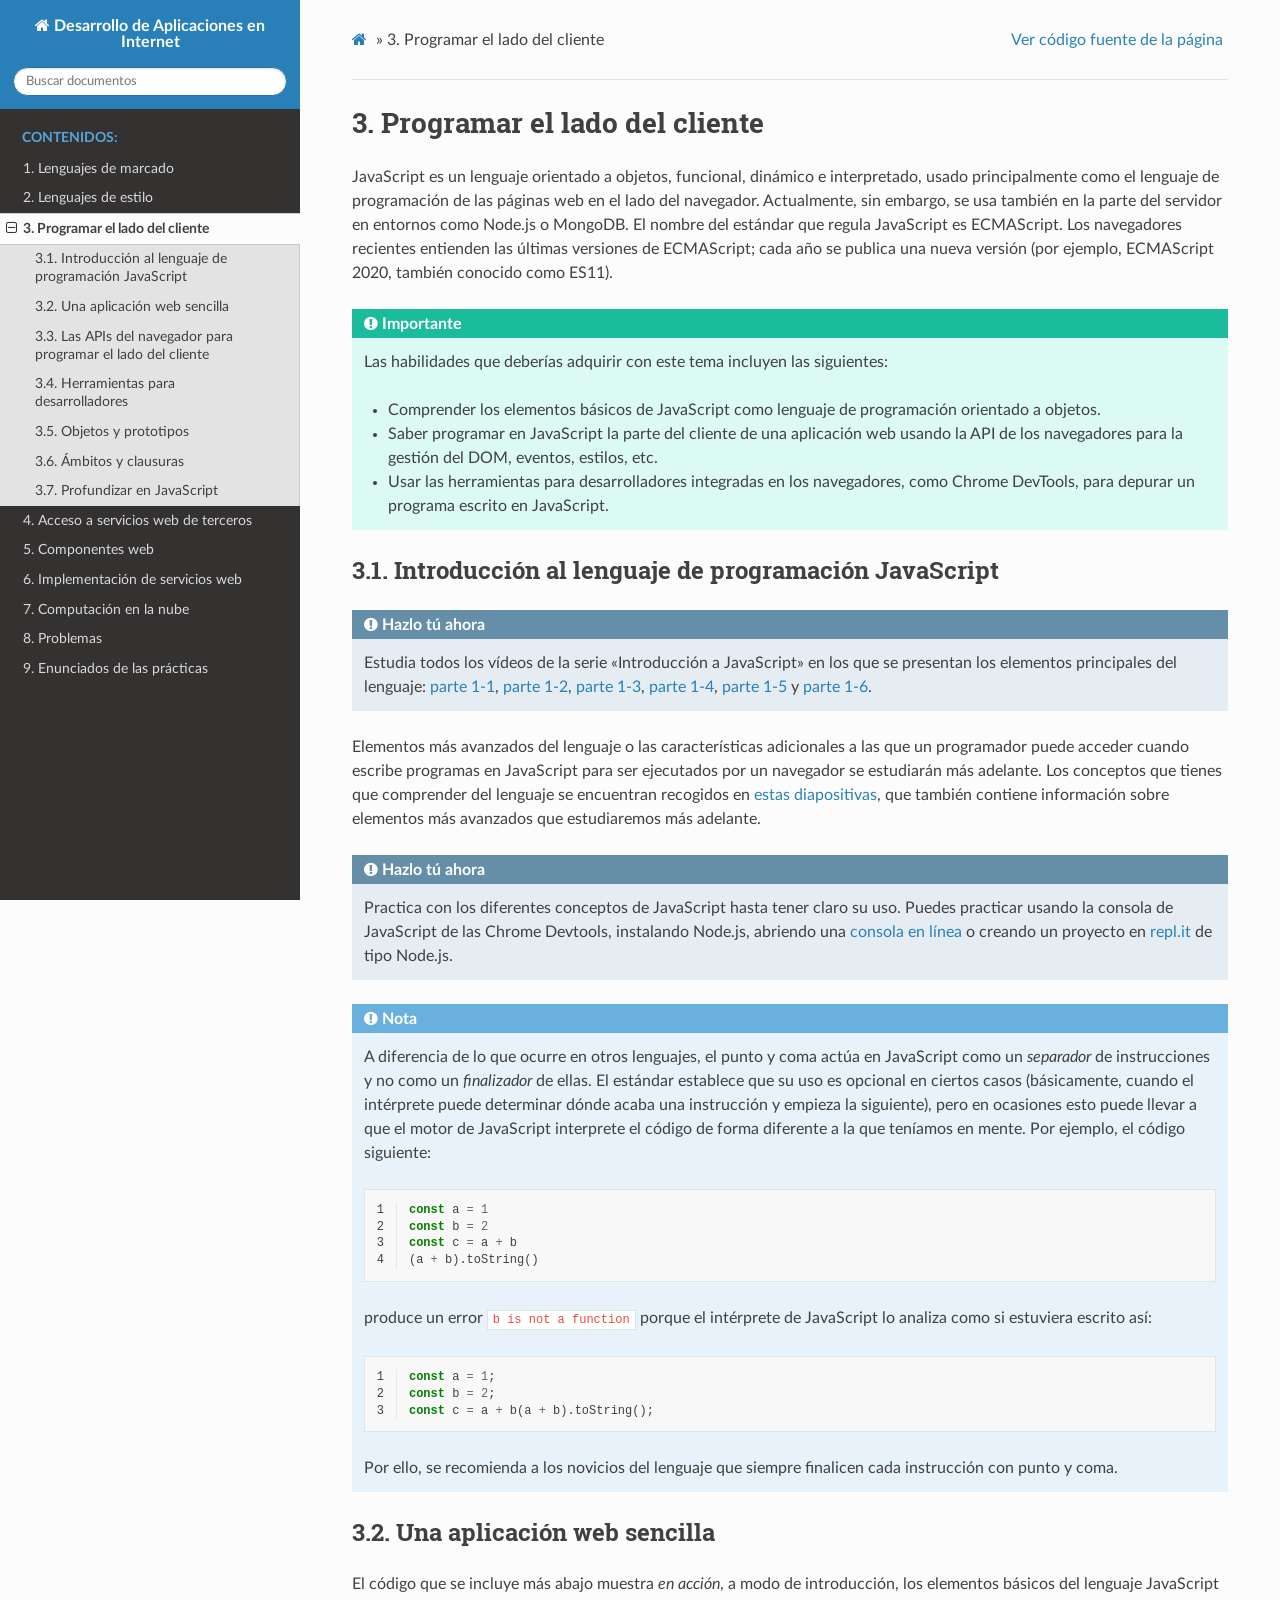
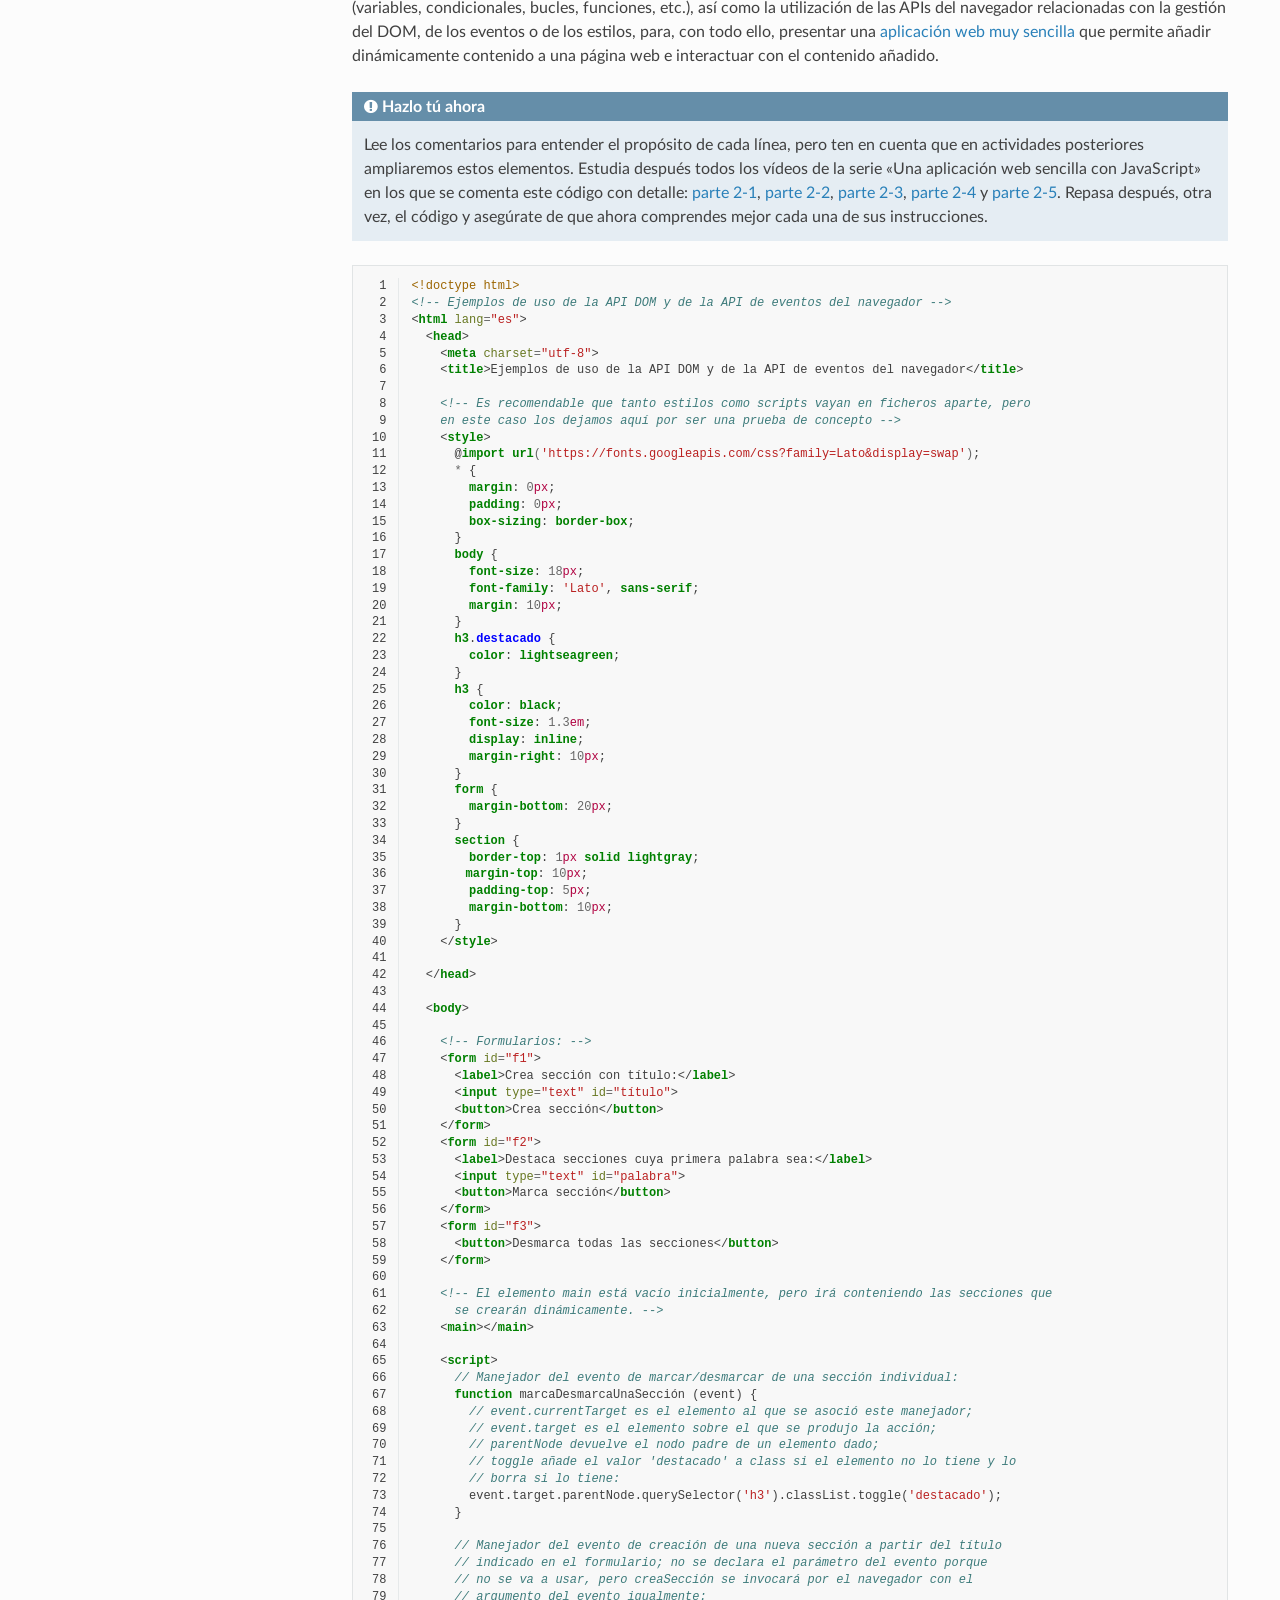
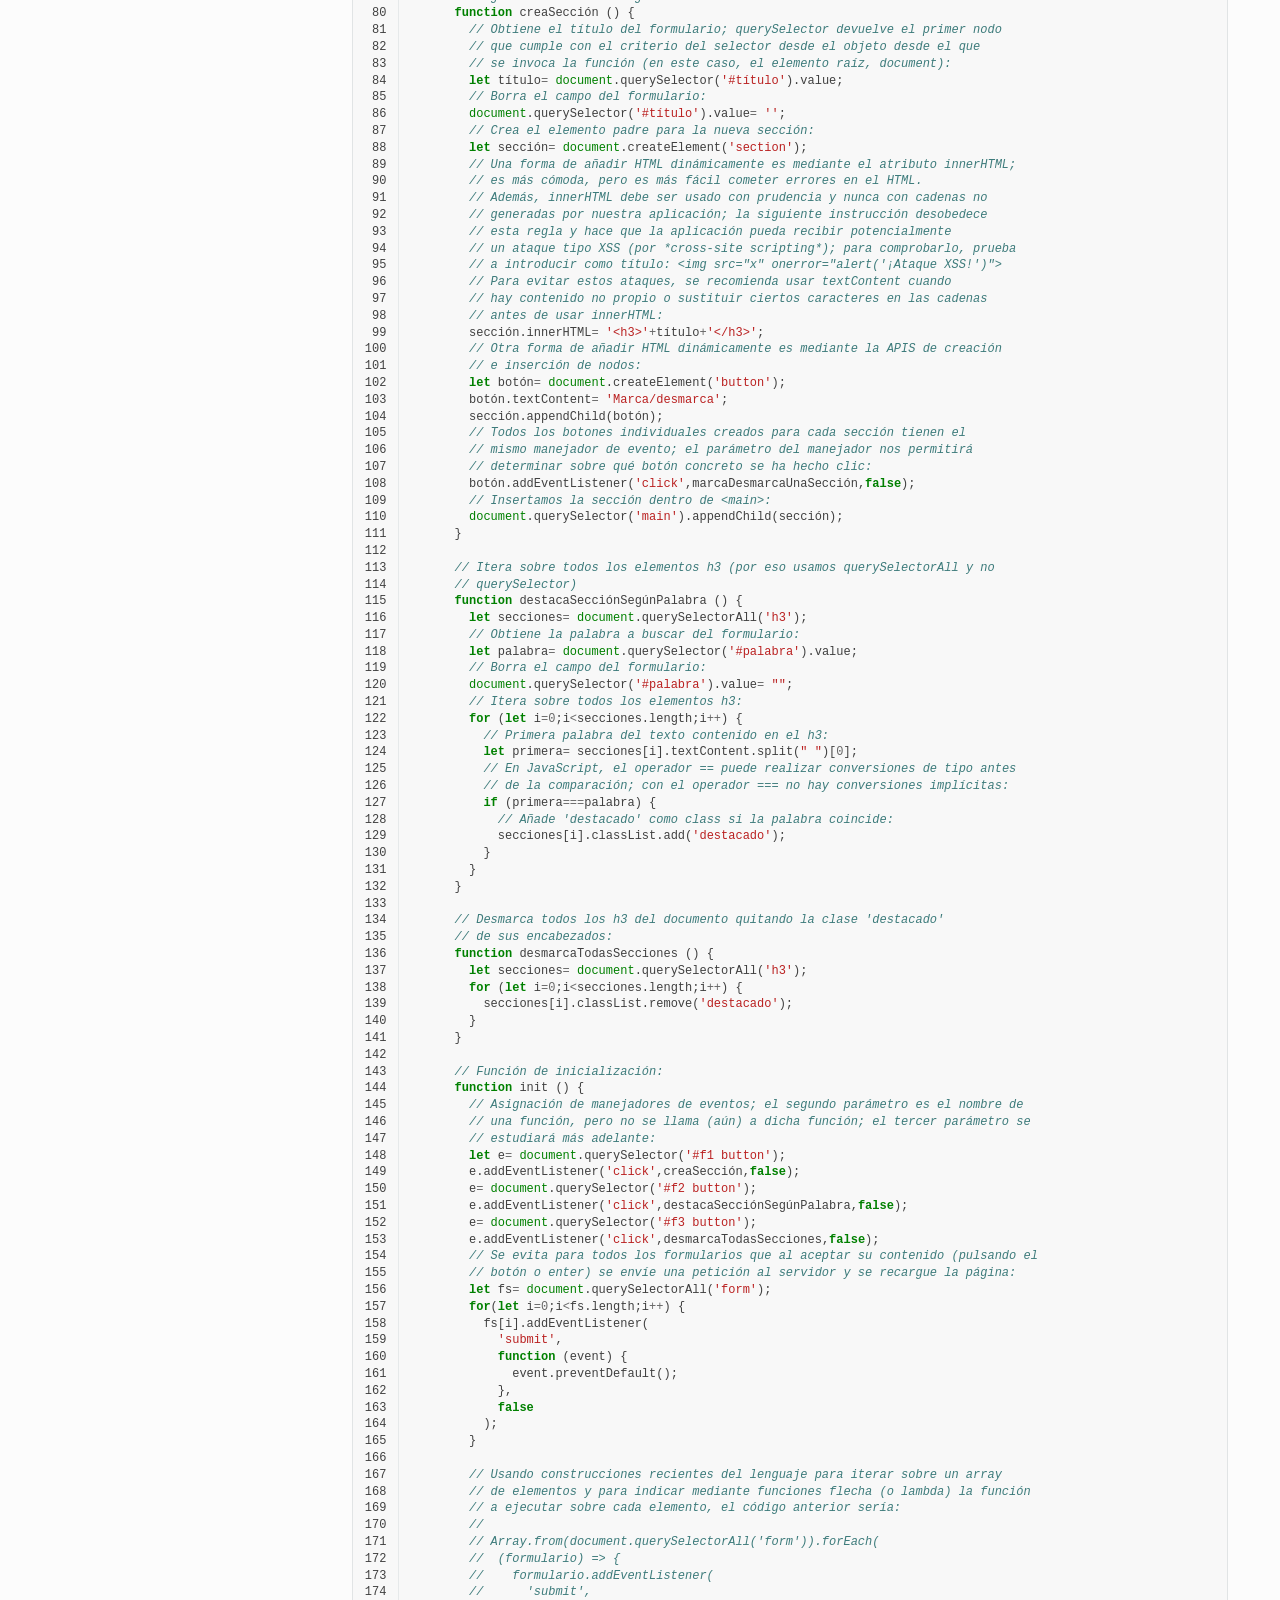
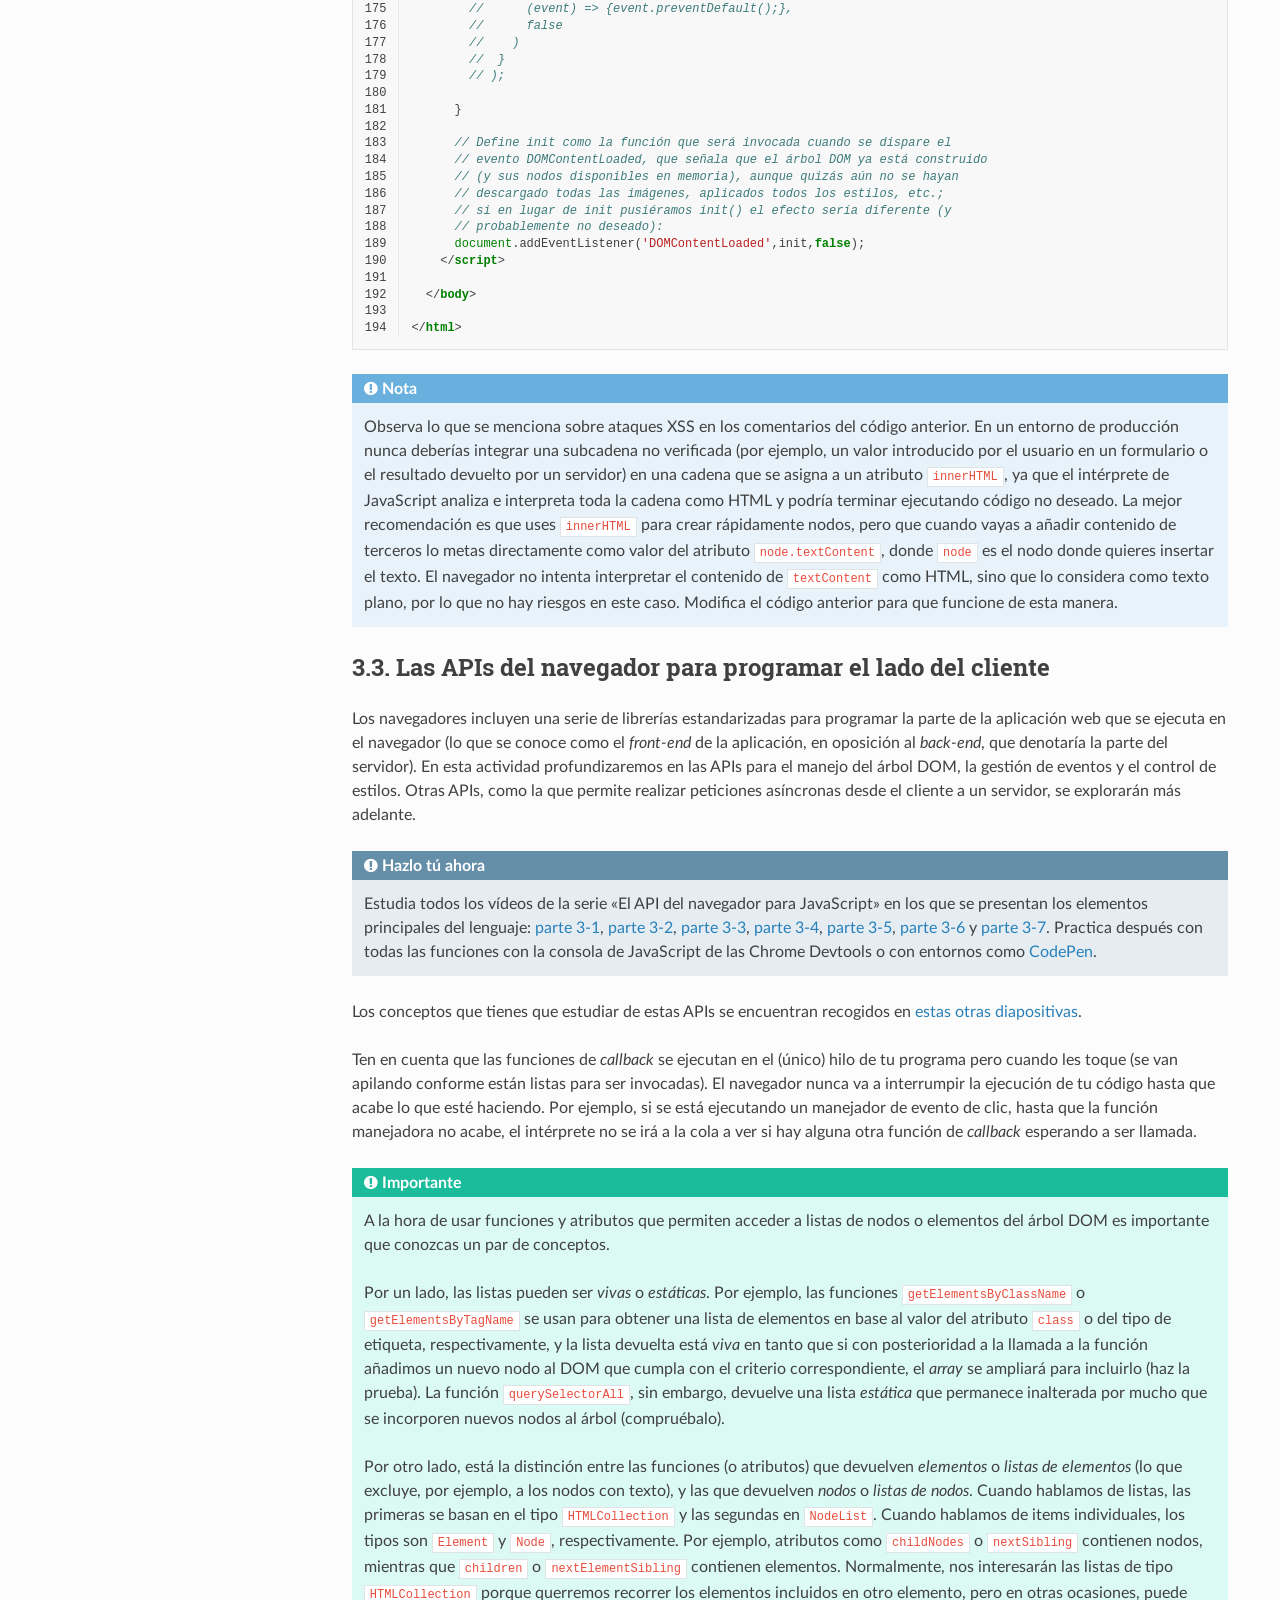
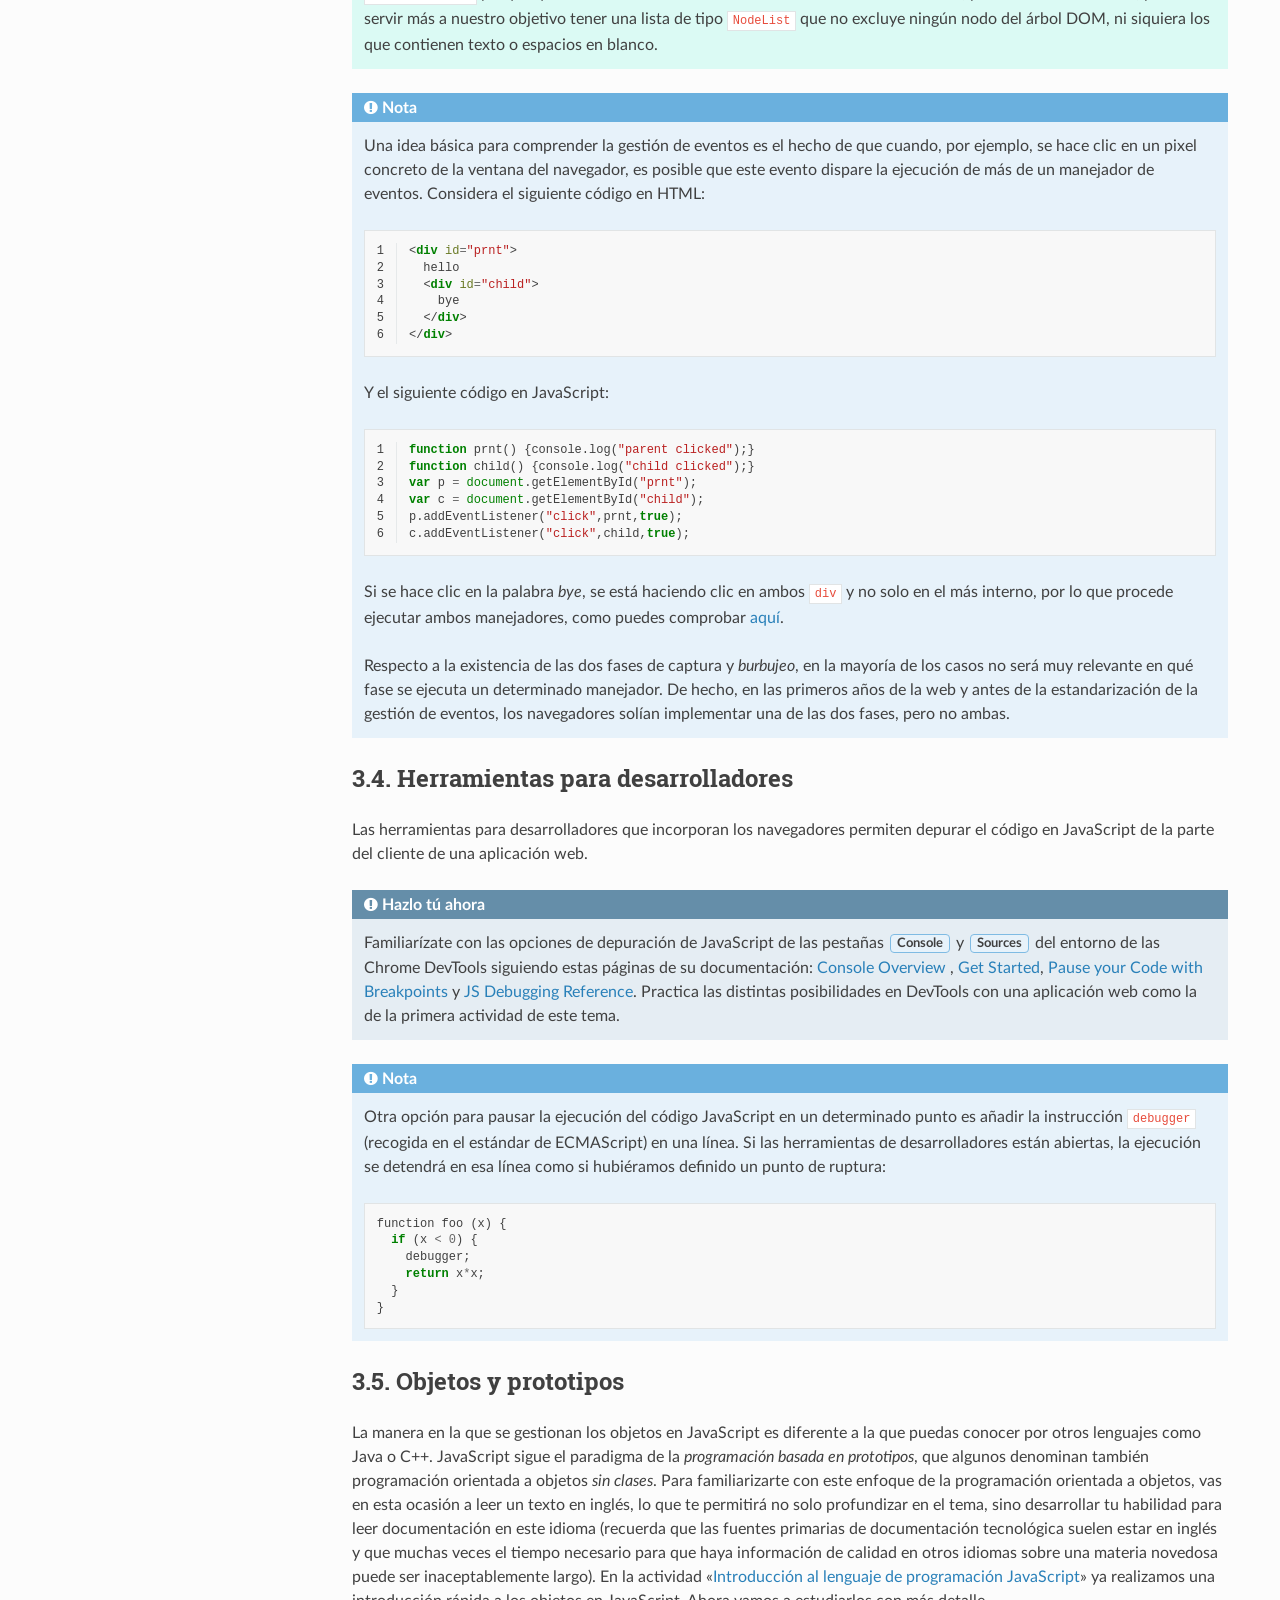
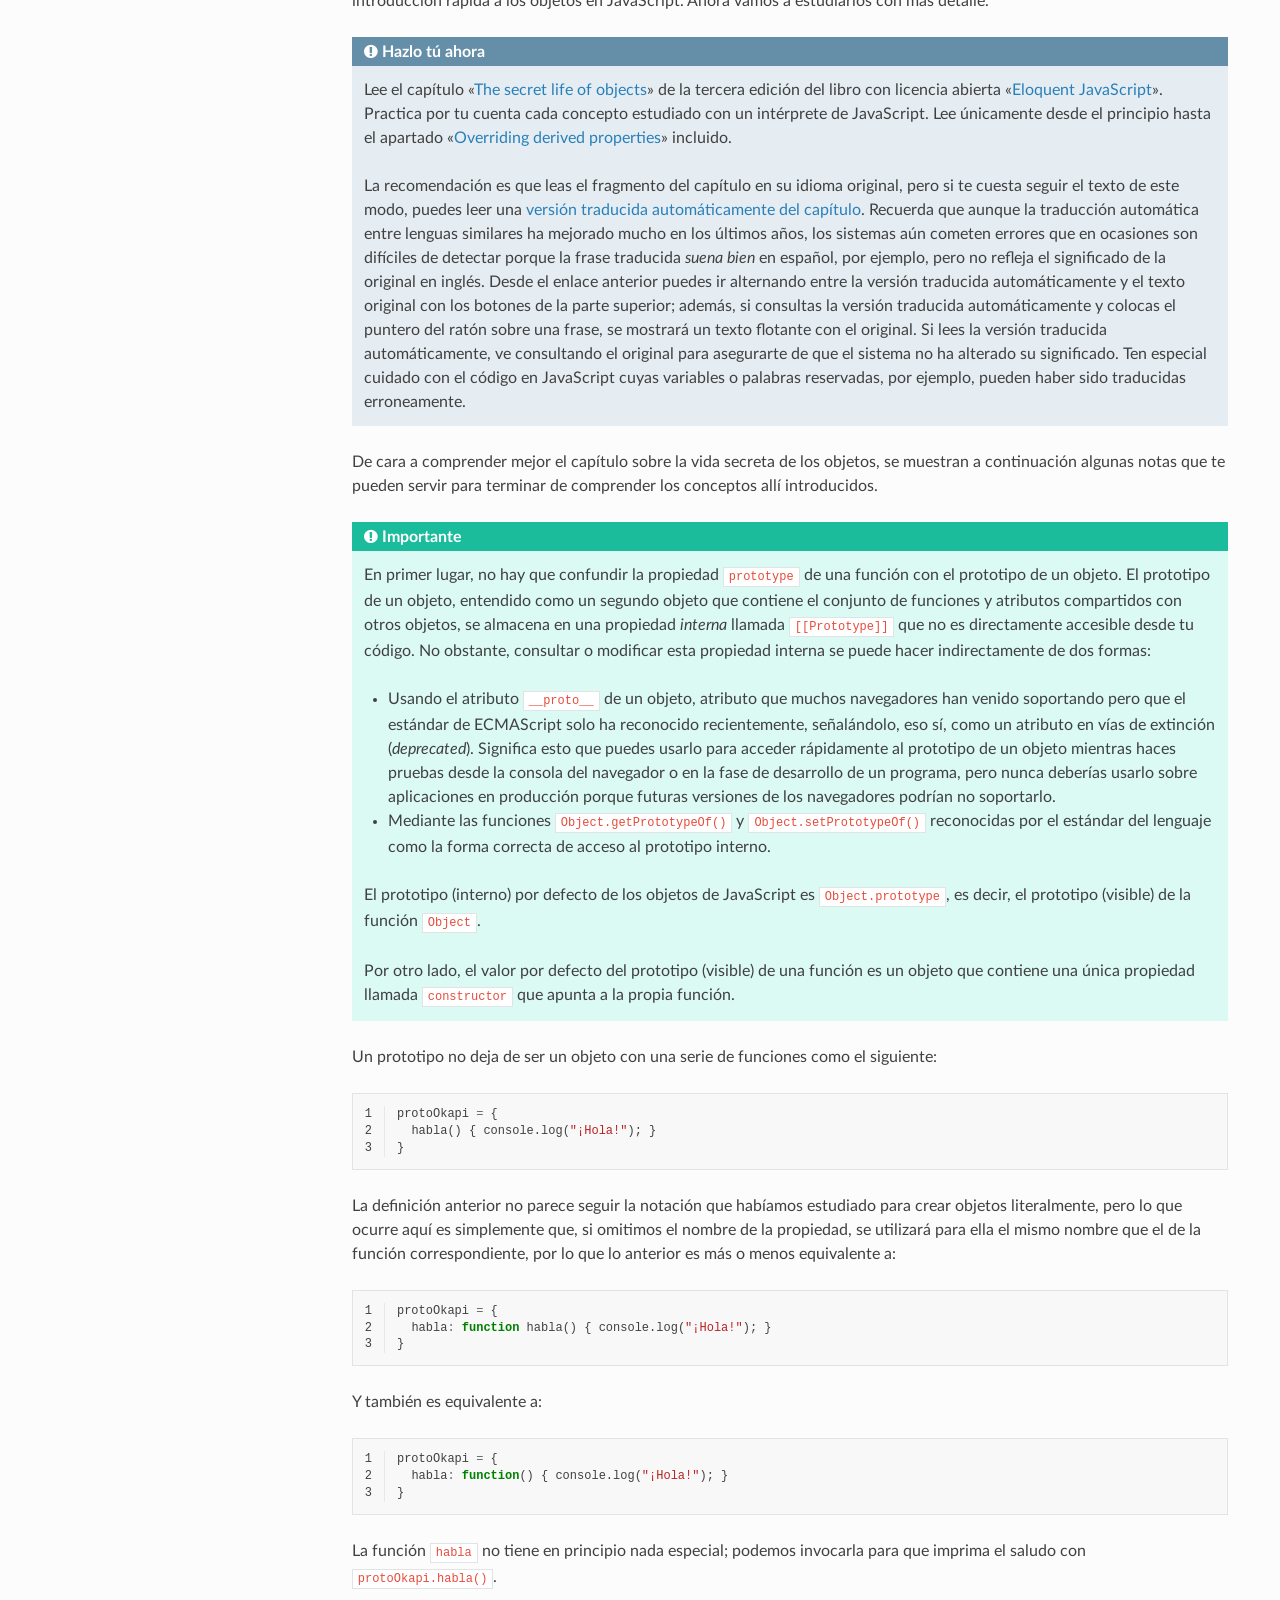
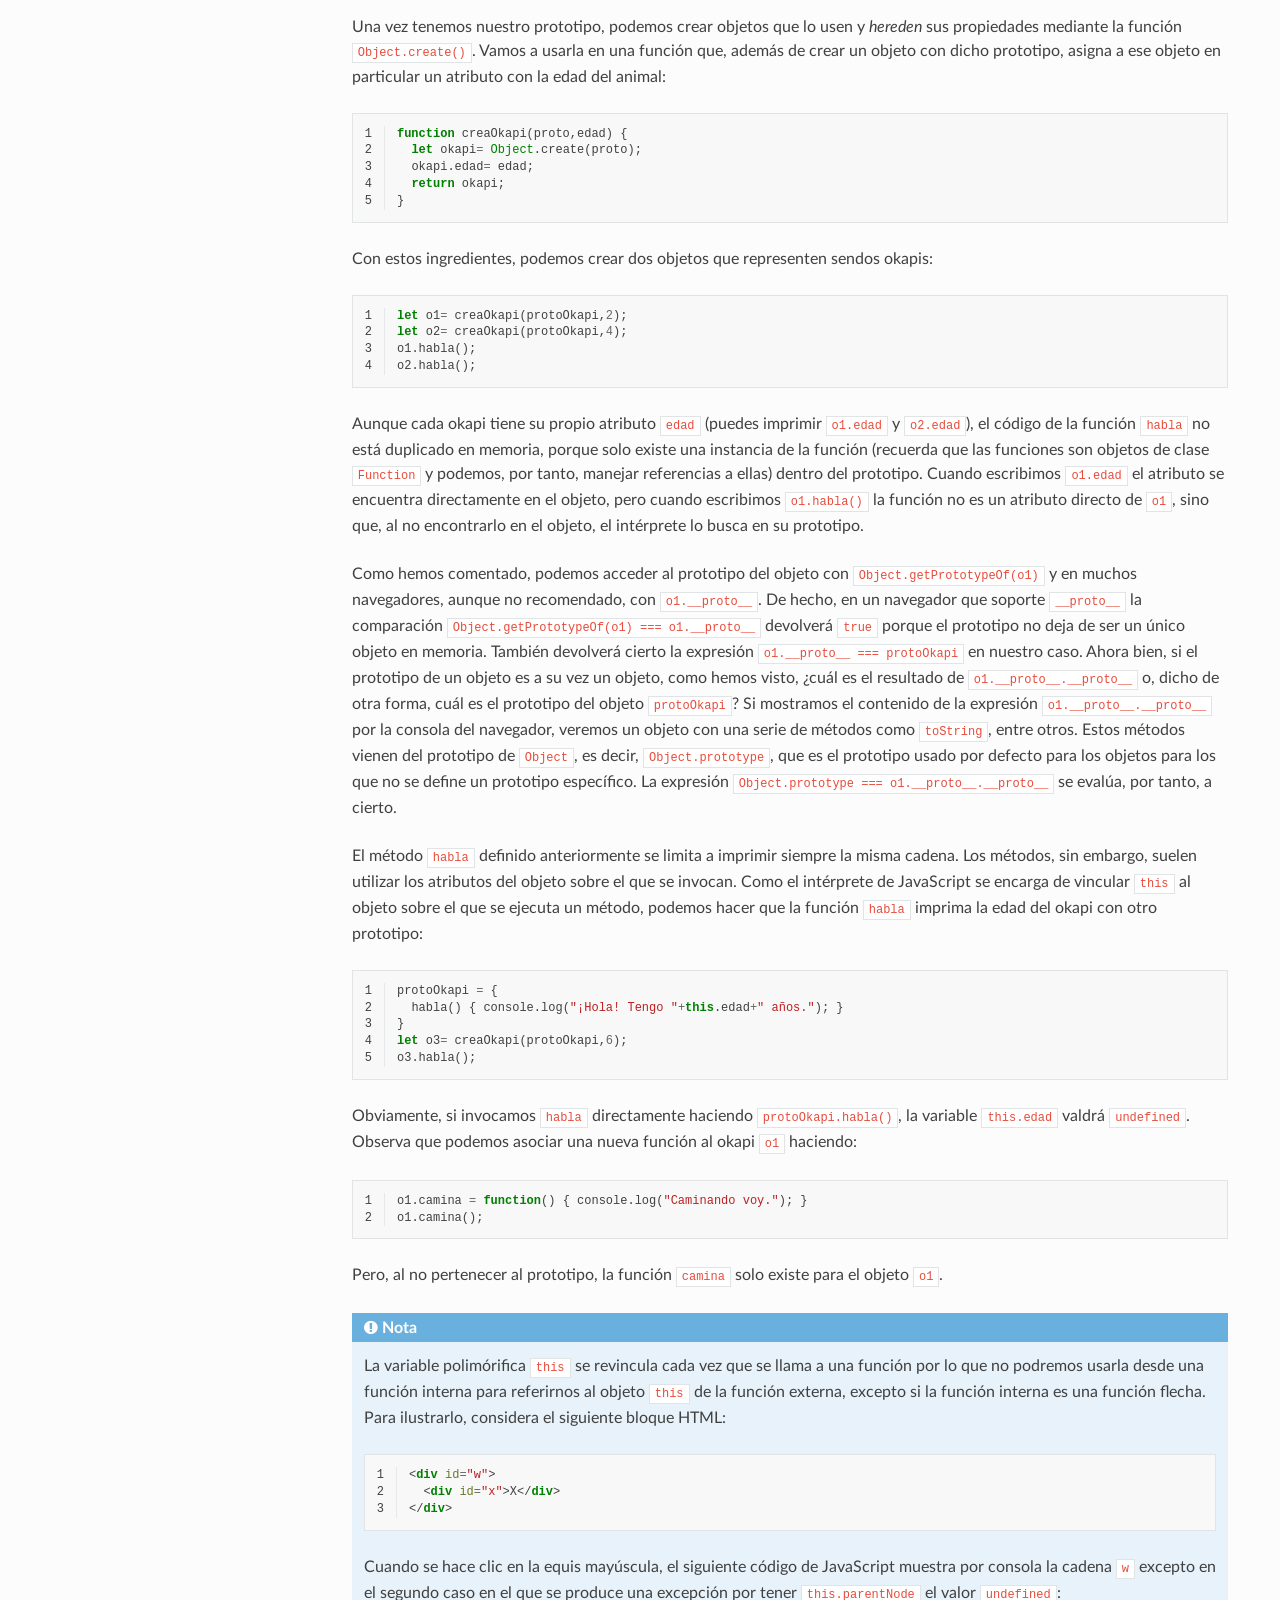
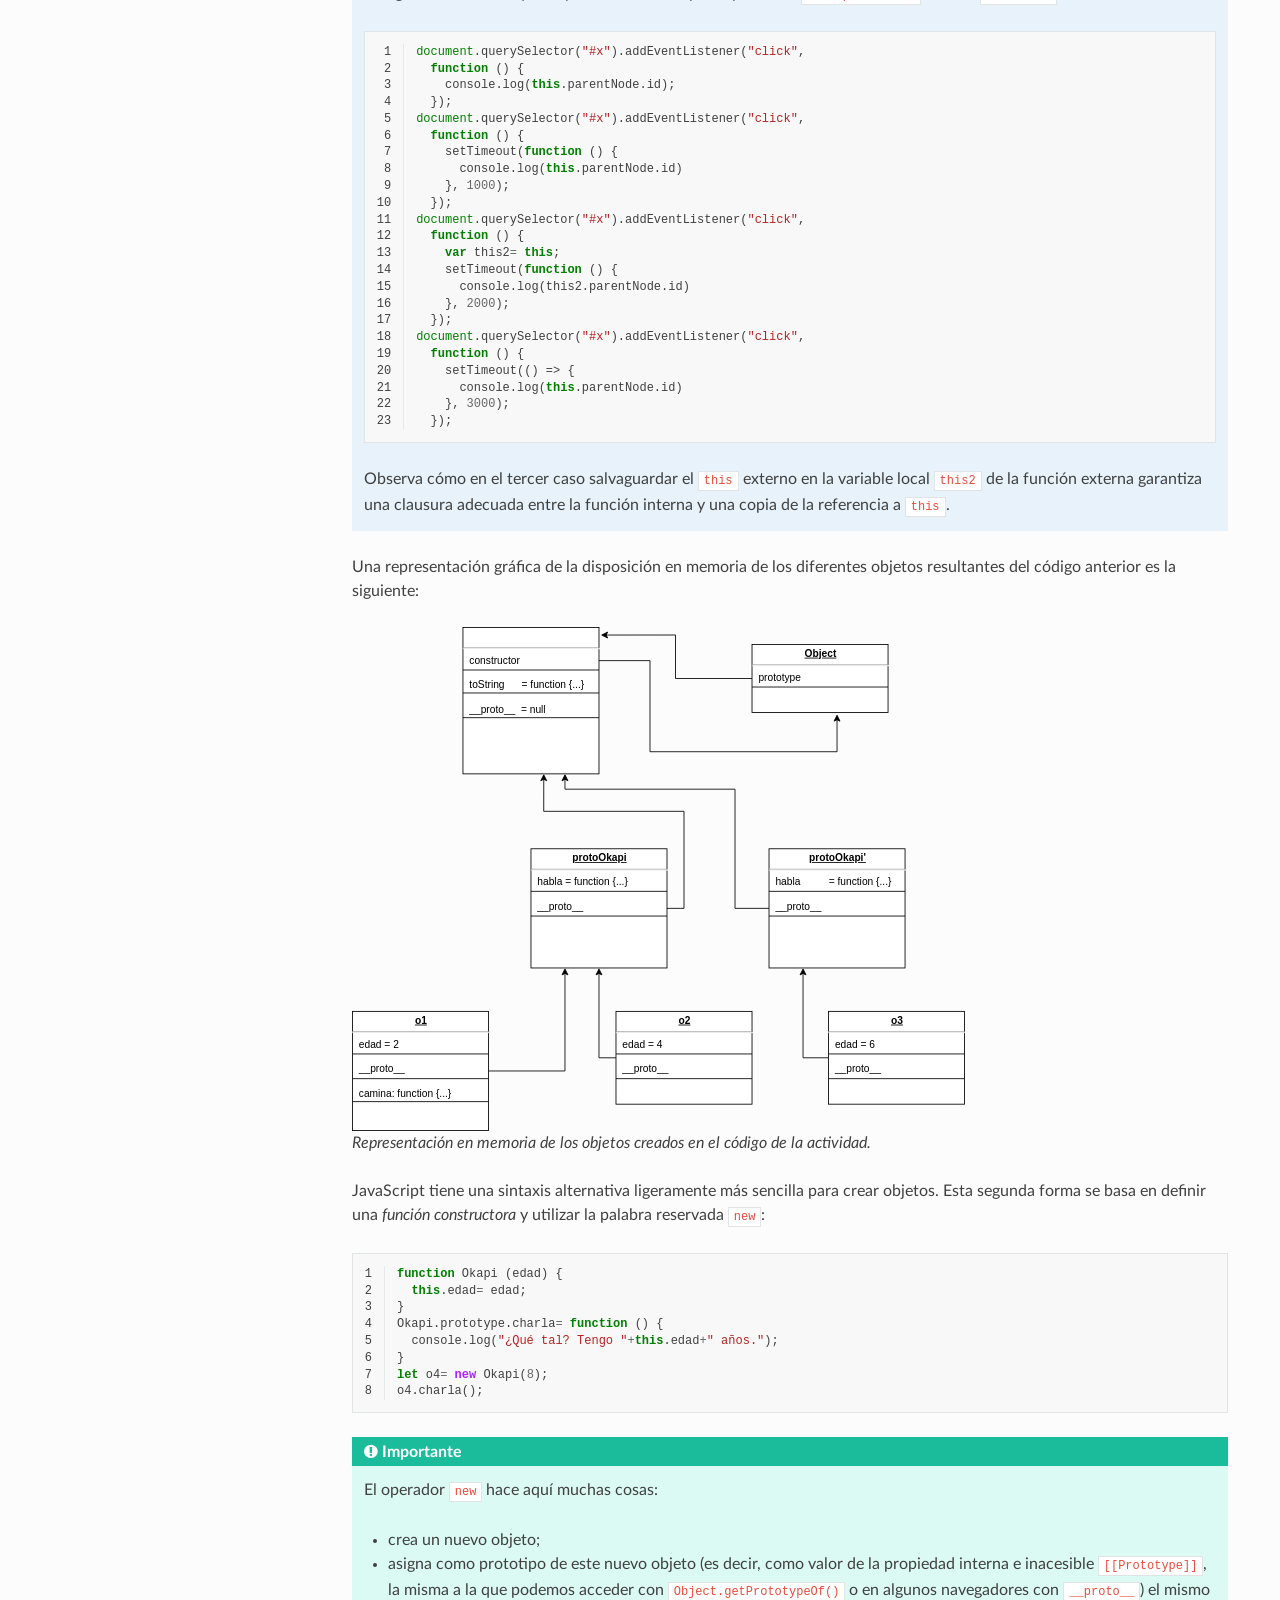
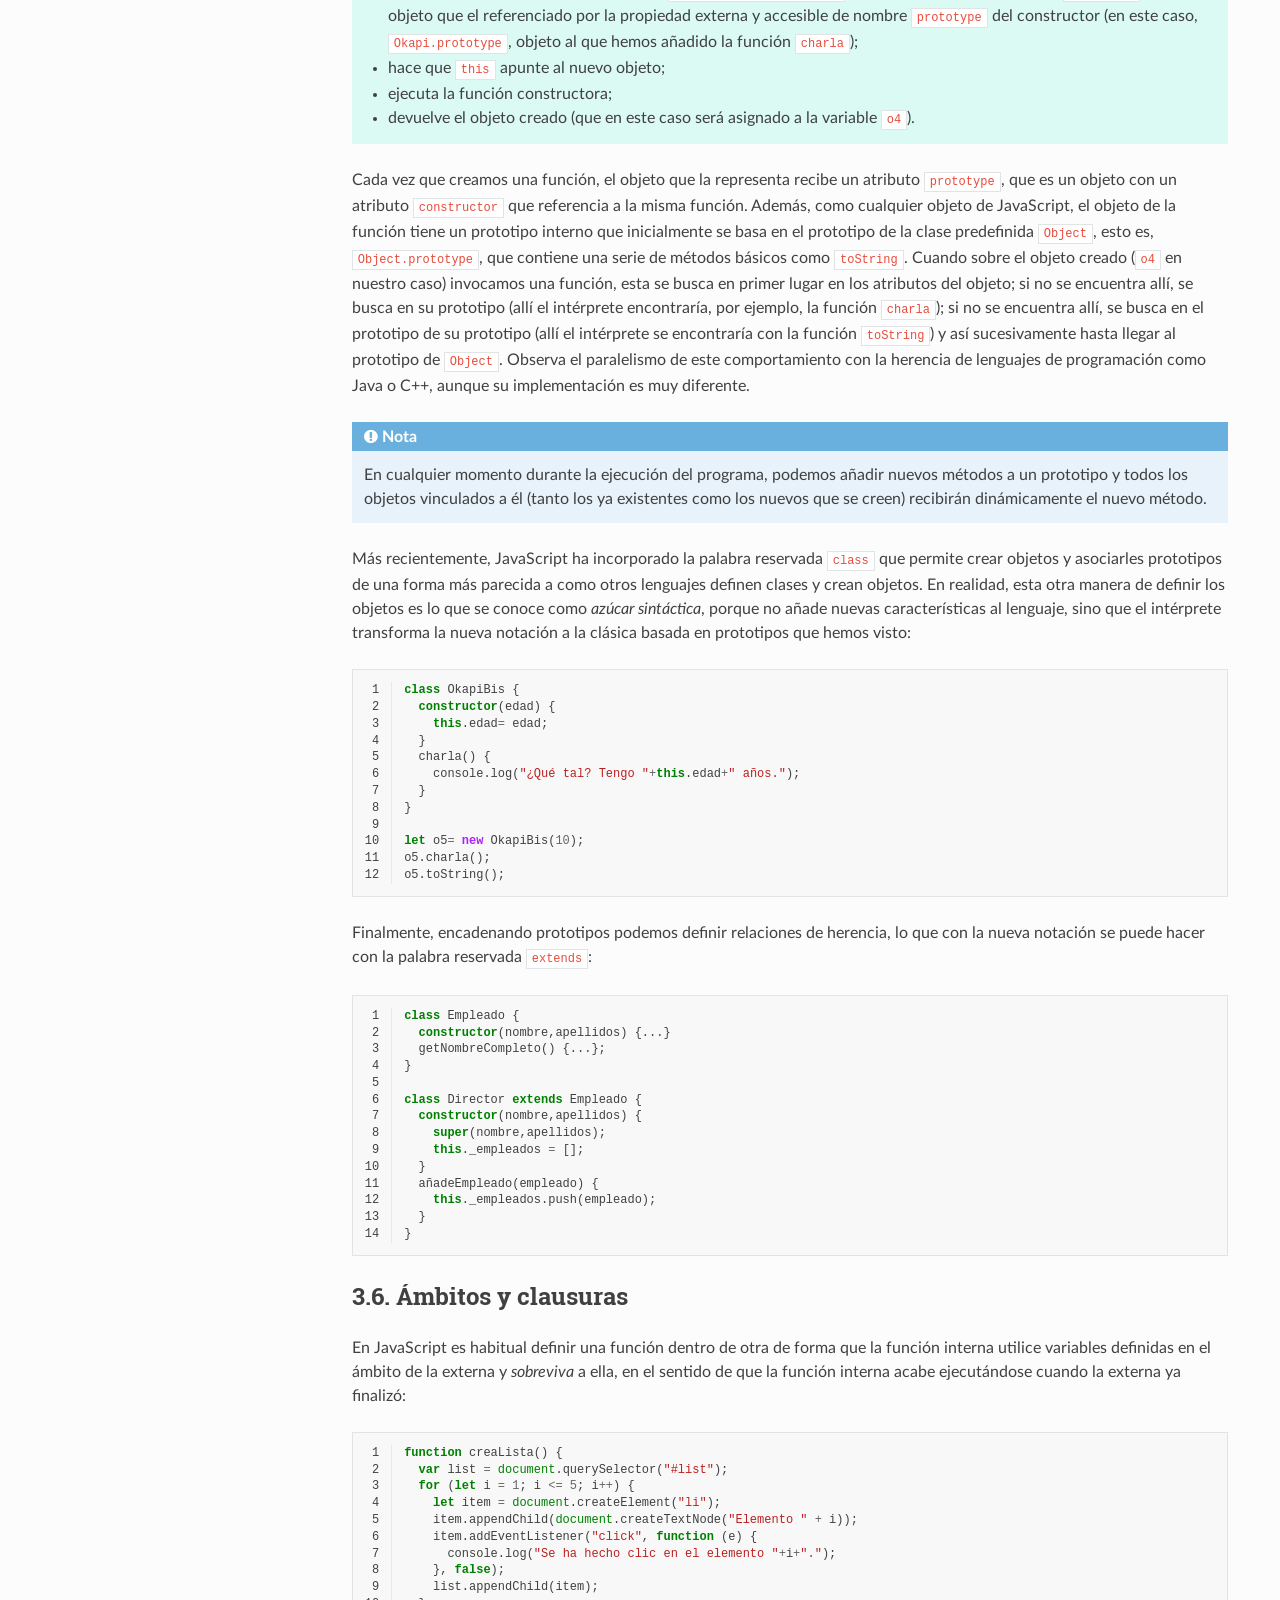
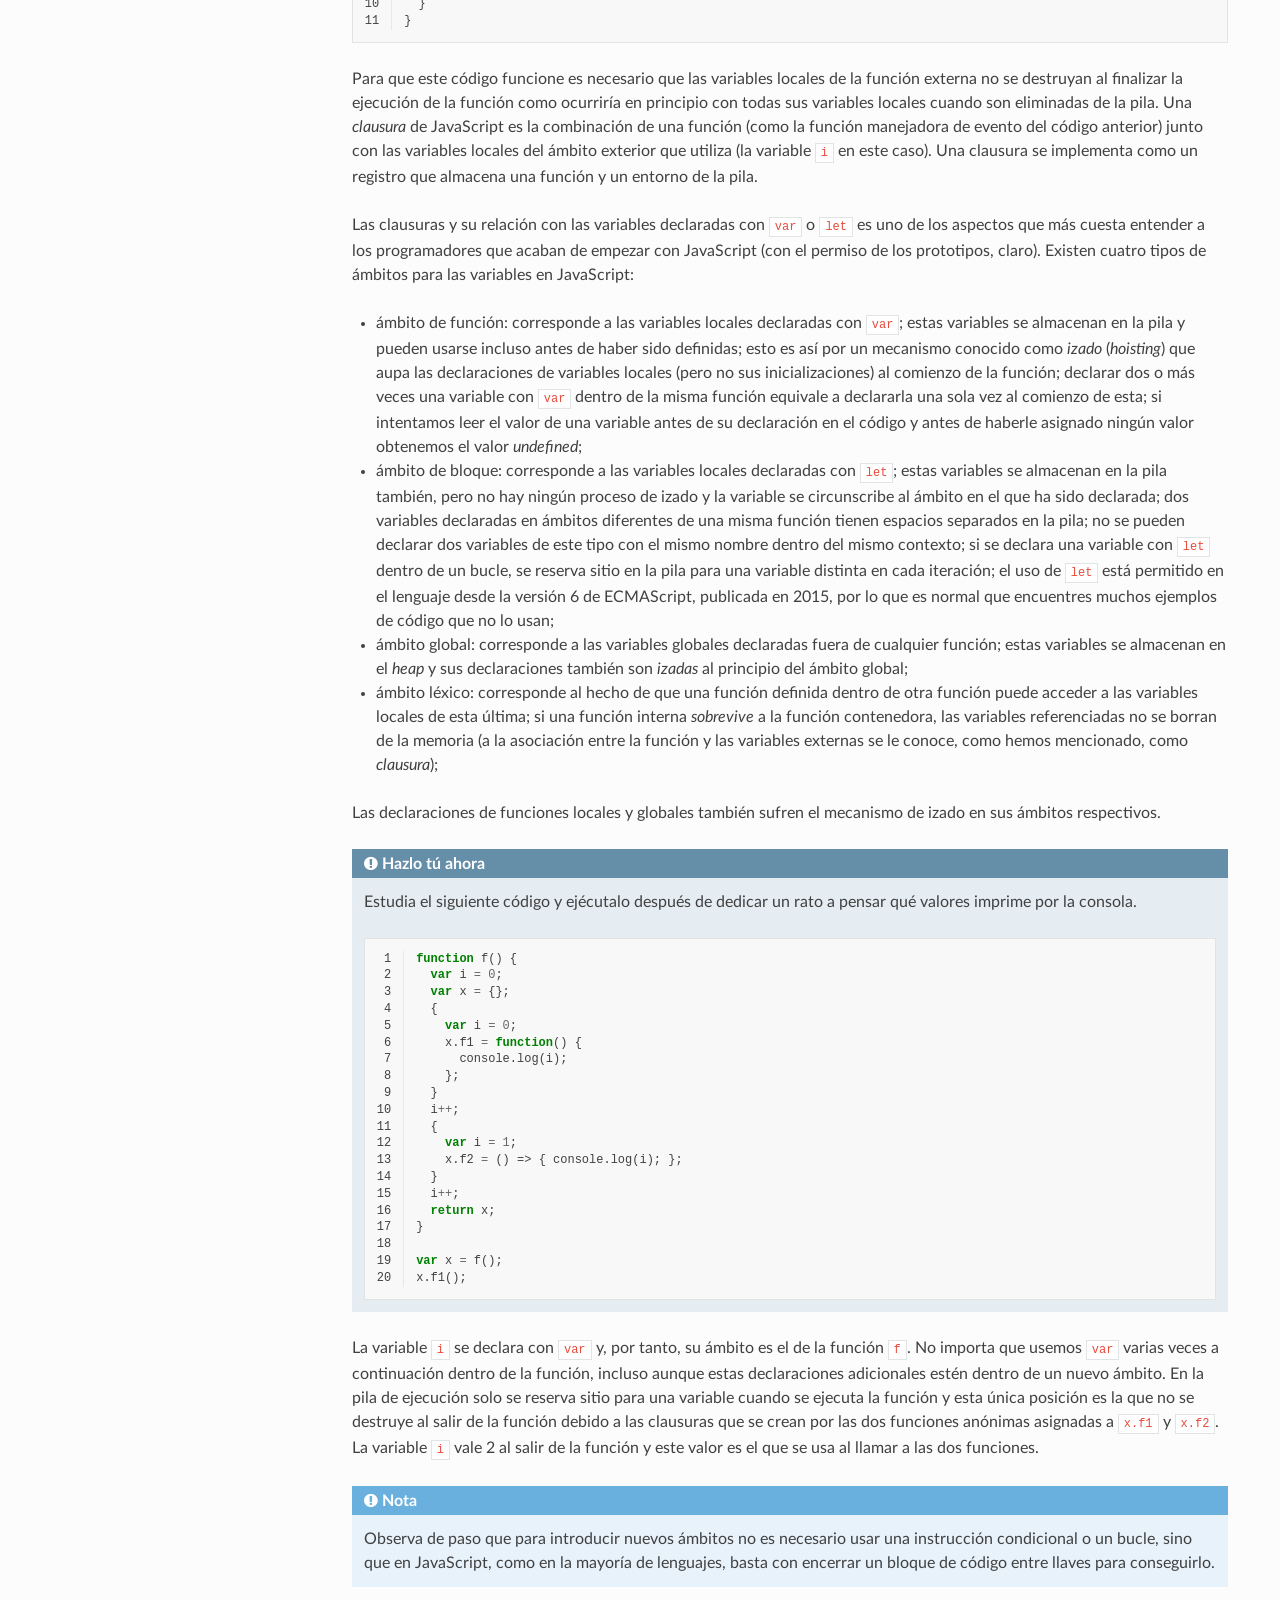
==== commit ae948cfa: "deploy: ce424bef56ff6e64269bade9596ffcbee7889dcc" ====
--- a/cliente.html
+++ b/cliente.html
@@ -1,91 +1,45 @@
-
-
 <!DOCTYPE html>
-<!--[if IE 8]><html class="no-js lt-ie9" lang="es" > <![endif]-->
-<!--[if gt IE 8]><!--> <html class="no-js" lang="es" > <!--<![endif]-->
+<html class="writer-html5" lang="es" >
 <head>
-  <meta charset="utf-8">
-  <meta name="generator" content="Docutils 0.19: https://docutils.sourceforge.io/" />
-
-  <meta name="viewport" content="width=device-width, initial-scale=1.0">
+  <meta charset="utf-8" /><meta name="generator" content="Docutils 0.17.1: http://docutils.sourceforge.net/" />
+
+  <meta name="viewport" content="width=device-width, initial-scale=1.0" />
+  <title>3. Programar el lado del cliente &mdash; documentación de Desarrollo de Aplicaciones en Internet - </title>
+      <link rel="stylesheet" href="_static/pygments.css" type="text/css" />
+      <link rel="stylesheet" href="_static/css/theme.css" type="text/css" />
+      <link rel="stylesheet" href="_static/css/estilos.css" type="text/css" />
+  <!--[if lt IE 9]>
+    <script src="_static/js/html5shiv.min.js"></script>
+  <![endif]-->
   
-  <title>3. Programar el lado del cliente &mdash; documentación de Desarrollo de Aplicaciones en Internet - </title>
-  
-
-  
-  
-  
-  
-
-  
-  <script type="text/javascript" src="_static/js/modernizr.min.js"></script>
-  
-    
-      <script type="text/javascript" id="documentation_options" data-url_root="./" src="_static/documentation_options.js"></script>
         <script data-url_root="./" id="documentation_options" src="_static/documentation_options.js"></script>
         <script src="_static/jquery.js"></script>
         <script src="_static/underscore.js"></script>
         <script src="_static/_sphinx_javascript_frameworks_compat.js"></script>
         <script src="_static/doctools.js"></script>
         <script src="_static/translations.js"></script>
-    
-    <script type="text/javascript" src="_static/js/theme.js"></script>
-
-    
-
-  
-  <link rel="stylesheet" href="_static/css/theme.css" type="text/css" />
-  <link rel="stylesheet" href="_static/pygments.css" type="text/css" />
-  <link rel="stylesheet" href="_static/pygments.css" type="text/css" />
-  <link rel="stylesheet" href="_static/css/theme.css" type="text/css" />
-  <link rel="stylesheet" href="_static/css/estilos.css" type="text/css" />
+    <script src="_static/js/theme.js"></script>
     <link rel="index" title="Índice" href="genindex.html" />
     <link rel="search" title="Búsqueda" href="search.html" />
     <link rel="next" title="4. Acceso a servicios web de terceros" href="servicios.html" />
     <link rel="prev" title="2. Lenguajes de estilo" href="estilo.html" /> 
 </head>
 
-<body class="wy-body-for-nav">
-
-   
+<body class="wy-body-for-nav"> 
   <div class="wy-grid-for-nav">
-    
     <nav data-toggle="wy-nav-shift" class="wy-nav-side">
       <div class="wy-side-scroll">
         <div class="wy-side-nav-search" >
-          
-
-          
             <a href="index.html" class="icon icon-home"> Desarrollo de Aplicaciones en Internet
-          
-
-          
           </a>
-
-          
-            
-            
-          
-
-          
 <div role="search">
   <form id="rtd-search-form" class="wy-form" action="search.html" method="get">
-    <input type="text" name="q" placeholder="Search docs" />
+    <input type="text" name="q" placeholder="Buscar documentos" />
     <input type="hidden" name="check_keywords" value="yes" />
     <input type="hidden" name="area" value="default" />
   </form>
 </div>
-
-          
-        </div>
-
-        <div class="wy-menu wy-menu-vertical" data-spy="affix" role="navigation" aria-label="main navigation">
-          
-            
-            
-              
-            
-            
+        </div><div class="wy-menu wy-menu-vertical" data-spy="affix" role="navigation" aria-label="Navigation menu">
               <p class="caption" role="heading"><span class="caption-text">Contenidos:</span></p>
 <ul class="current">
 <li class="toctree-l1"><a class="reference internal" href="marcado.html">1. Lenguajes de marcado</a></li>
@@ -108,70 +62,32 @@
 <li class="toctree-l1"><a class="reference internal" href="practicas.html">9. Enunciados de las prácticas</a></li>
 </ul>
 
-            
-          
         </div>
       </div>
     </nav>
 
-    <section data-toggle="wy-nav-shift" class="wy-nav-content-wrap">
-
-      
-      <nav class="wy-nav-top" aria-label="top navigation">
-        
+    <section data-toggle="wy-nav-shift" class="wy-nav-content-wrap"><nav class="wy-nav-top" aria-label="Mobile navigation menu" >
           <i data-toggle="wy-nav-top" class="fa fa-bars"></i>
           <a href="index.html">Desarrollo de Aplicaciones en Internet</a>
-        
       </nav>
 
-
       <div class="wy-nav-content">
-        
         <div class="rst-content">
-        
-          
-
-
-
-
-
-
-
-
-
-
-
-
-
-
-
-<div role="navigation" aria-label="breadcrumbs navigation">
-
+          <div role="navigation" aria-label="Page navigation">
   <ul class="wy-breadcrumbs">
-    
-      <li><a href="index.html">Docs</a> &raquo;</li>
-        
+      <li><a href="index.html" class="icon icon-home"></a> &raquo;</li>
       <li><span class="section-number">3. </span>Programar el lado del cliente</li>
-    
-    
       <li class="wy-breadcrumbs-aside">
-        
-            
-            <a href="_sources/cliente.rst.txt" rel="nofollow"> View page source</a>
-          
-        
+            <a href="_sources/cliente.rst.txt" rel="nofollow"> Ver código fuente de la página</a>
       </li>
-    
   </ul>
-
-  
   <hr/>
 </div>
           <div role="main" class="document" itemscope="itemscope" itemtype="http://schema.org/Article">
            <div itemprop="articleBody">
-            
+             
   <section id="programar-el-lado-del-cliente">
-<h1><span class="section-number">3. </span>Programar el lado del cliente<a class="headerlink" href="#programar-el-lado-del-cliente" title="Enlace permanente a este encabezado">¶</a></h1>
+<h1><span class="section-number">3. </span>Programar el lado del cliente<a class="headerlink" href="#programar-el-lado-del-cliente" title="Enlace permanente a este encabezado"></a></h1>
 <p>JavaScript es un lenguaje orientado a objetos, funcional, dinámico e interpretado, usado principalmente como el lenguaje de programación de las páginas web en el lado del navegador. Actualmente, sin embargo, se usa también en la parte del servidor en entornos como Node.js o MongoDB. El nombre del estándar que regula JavaScript es ECMAScript. Los navegadores recientes entienden las últimas versiones de ECMAScript; cada año se publica una nueva versión (por ejemplo, ECMAScript 2020, también conocido como ES11).</p>
 <div class="admonition important">
 <p class="admonition-title">Importante</p>
@@ -183,12 +99,12 @@
 </ul>
 </div>
 <section id="introduccion-al-lenguaje-de-programacion-javascript">
-<span id="label-intro-js"></span><h2><span class="section-number">3.1. </span>Introducción al lenguaje de programación JavaScript<a class="headerlink" href="#introduccion-al-lenguaje-de-programacion-javascript" title="Enlace permanente a este encabezado">¶</a></h2>
+<span id="label-intro-js"></span><h2><span class="section-number">3.1. </span>Introducción al lenguaje de programación JavaScript<a class="headerlink" href="#introduccion-al-lenguaje-de-programacion-javascript" title="Enlace permanente a este encabezado"></a></h2>
 <div class="hazlotu admonition">
 <p class="admonition-title">Hazlo tú ahora</p>
 <p>Estudia todos los vídeos de la serie «Introducción a JavaScript» en los que se presentan los elementos principales del lenguaje: <a class="reference external" href="https://drive.google.com/file/d/1p3ThE3xA1ubg3jJXFd968ucwckVpayKy/view?usp=sharing">parte 1-1</a>, <a class="reference external" href="https://drive.google.com/file/d/1MgFD19HaWSPo6P_CnPUFF6kmCLJJowEx/view?usp=sharing">parte 1-2</a>, <a class="reference external" href="https://drive.google.com/file/d/1GInxvZFxgt8GcS2cWzbMRWEDpNi0kHmG/view?usp=sharing">parte 1-3</a>, <a class="reference external" href="https://drive.google.com/file/d/1SrmuNde9DeOoOOClZ2WDGbf-aZH4vi33/view?usp=sharing">parte 1-4</a>, <a class="reference external" href="https://drive.google.com/file/d/15Z-leYRlWbMmPWQZczqakCt0q3jMLAcJ/view?usp=sharing">parte 1-5</a> y <a class="reference external" href="https://drive.google.com/file/d/1uP37JivyhSZeEgqwzcD57CznQwzLqS-Z/view?usp=sharing">parte 1-6</a>.</p>
 </div>
-<p>Elementos más avanzados del lenguaje o las características adicionales a las que un programador puede acceder cuando escribe programas en JavaScript para ser ejecutados por un navegador se estudiarán más adelante. Los conceptos que tienes que comprender del lenguaje se encuentran recogidos en <a class="reference external" href="_static/slides/150-js-slides.html">estas diapositivas</a>, que también contiene información sobre elementos más avanzados que estudiaremos más adelante.</p>
+<p>Elementos más avanzados del lenguaje o las características adicionales a las que un programador puede acceder cuando escribe programas en JavaScript para ser ejecutados por un navegador se estudiarán más adelante. Los conceptos que tienes que comprender del lenguaje se encuentran recogidos en <a class="reference external" href="./slides/150-js-slides.html">estas diapositivas</a>, que también contiene información sobre elementos más avanzados que estudiaremos más adelante.</p>
 <div class="hazlotu admonition">
 <p class="admonition-title">Hazlo tú ahora</p>
 <p>Practica con los diferentes conceptos de JavaScript hasta tener claro su uso. Puedes practicar usando la consola de JavaScript de las Chrome Devtools, instalando Node.js, abriendo una <a class="reference external" href="https://jsconsole.com/">consola en línea</a> o creando un proyecto en <a class="reference external" href="https://repl.it/">repl.it</a> de tipo Node.js.</p>
@@ -212,7 +128,7 @@
 </div>
 </section>
 <section id="una-aplicacion-web-sencilla">
-<span id="label-app-web-sencilla"></span><h2><span class="section-number">3.2. </span>Una aplicación web sencilla<a class="headerlink" href="#una-aplicacion-web-sencilla" title="Enlace permanente a este encabezado">¶</a></h2>
+<span id="label-app-web-sencilla"></span><h2><span class="section-number">3.2. </span>Una aplicación web sencilla<a class="headerlink" href="#una-aplicacion-web-sencilla" title="Enlace permanente a este encabezado"></a></h2>
 <p>El código que se incluye más abajo muestra <em>en acción</em>, a modo de introducción, los elementos básicos del lenguaje JavaScript (variables, condicionales, bucles, funciones, etc.), así como la utilización de las APIs del navegador relacionadas con la gestión del DOM, de los eventos o de los estilos, para, con todo ello, presentar una <a class="reference external" href="_static/data/ejemplo-apis-js.html">aplicación web muy sencilla</a> que permite añadir dinámicamente contenido a una página web e interactuar con el contenido añadido.</p>
 <div class="hazlotu admonition">
 <p class="admonition-title">Hazlo tú ahora</p>
@@ -420,13 +336,13 @@
 </div>
 </section>
 <section id="las-apis-del-navegador-para-programar-el-lado-del-cliente">
-<span id="label-api-web-js"></span><h2><span class="section-number">3.3. </span>Las APIs del navegador para programar el lado del cliente<a class="headerlink" href="#las-apis-del-navegador-para-programar-el-lado-del-cliente" title="Enlace permanente a este encabezado">¶</a></h2>
+<span id="label-api-web-js"></span><h2><span class="section-number">3.3. </span>Las APIs del navegador para programar el lado del cliente<a class="headerlink" href="#las-apis-del-navegador-para-programar-el-lado-del-cliente" title="Enlace permanente a este encabezado"></a></h2>
 <p>Los navegadores incluyen una serie de librerías estandarizadas para programar la parte de la aplicación web que se ejecuta en el navegador (lo que se conoce como el <em>front-end</em> de la aplicación, en oposición al <em>back-end</em>, que denotaría la parte del servidor). En esta actividad profundizaremos en las APIs para el manejo del árbol DOM, la gestión de eventos y el control de estilos. Otras APIs, como la que permite realizar peticiones asíncronas desde el cliente a un servidor, se explorarán más adelante.</p>
 <div class="hazlotu admonition">
 <p class="admonition-title">Hazlo tú ahora</p>
 <p>Estudia todos los vídeos de la serie «El API del navegador para JavaScript» en los que se presentan los elementos principales del lenguaje: <a class="reference external" href="https://drive.google.com/file/d/1Q-H8iZpfQ8k2h0DhMbp1hOxRK37SrCQB/view?usp=sharing">parte 3-1</a>, <a class="reference external" href="https://drive.google.com/file/d/1Fa4r4IPDKBHFhWOMCaX9Ca2BLb-TiljQ/view?usp=sharing">parte 3-2</a>, <a class="reference external" href="https://drive.google.com/file/d/1IYKnaNmt6LJO0zMp8jM5AtriYfY6FK1s/view?usp=sharing">parte 3-3</a>, <a class="reference external" href="https://drive.google.com/file/d/1cbN_pIzpt0CPkFp5vv2szHyd7EYCQfS4/view?usp=sharing">parte 3-4</a>, <a class="reference external" href="https://drive.google.com/file/d/1TFYTXsrpO5-vi9aXIdrImPAFu4ZdP4Sz/view?usp=sharing">parte 3-5</a>, <a class="reference external" href="https://drive.google.com/file/d/1ySWqKaravIKkI8s860FL8ZoB73t7cinm/view?usp=sharing">parte 3-6</a> y <a class="reference external" href="https://drive.google.com/file/d/1eJjgloOm5q8RVyeQDtpr6FKUpjlGjJ2w/view?usp=sharing">parte 3-7</a>. Practica después con todas las funciones con la consola de JavaScript de las Chrome Devtools o con entornos como <a class="reference external" href="http://codepen.io/">CodePen</a>.</p>
 </div>
-<p>Los conceptos que tienes que estudiar de estas APIs se encuentran recogidos en <a class="reference external" href="_static/slides/150-apidom-slides.html">estas otras diapositivas</a>.</p>
+<p>Los conceptos que tienes que estudiar de estas APIs se encuentran recogidos en <a class="reference external" href="./slides/150-apidom-slides.html">estas otras diapositivas</a>.</p>
 <p>Ten en cuenta que las funciones de <em>callback</em> se ejecutan en el (único) hilo de tu programa pero cuando les toque (se van apilando conforme están listas para ser invocadas). El navegador nunca va a interrumpir la ejecución de tu código hasta que acabe lo que esté haciendo. Por ejemplo, si se está ejecutando un manejador de evento de clic, hasta que la función manejadora no acabe, el intérprete no se irá a la cola a ver si hay alguna otra función de <em>callback</em> esperando a ser llamada.</p>
 <div class="admonition important">
 <p class="admonition-title">Importante</p>
@@ -459,7 +375,7 @@
 </div>
 </section>
 <section id="herramientas-para-desarrolladores">
-<h2><span class="section-number">3.4. </span>Herramientas para desarrolladores<a class="headerlink" href="#herramientas-para-desarrolladores" title="Enlace permanente a este encabezado">¶</a></h2>
+<h2><span class="section-number">3.4. </span>Herramientas para desarrolladores<a class="headerlink" href="#herramientas-para-desarrolladores" title="Enlace permanente a este encabezado"></a></h2>
 <p>Las herramientas para desarrolladores que incorporan los navegadores permiten depurar el código en JavaScript de la parte del cliente de una aplicación web.</p>
 <div class="hazlotu admonition">
 <p class="admonition-title">Hazlo tú ahora</p>
@@ -479,7 +395,7 @@
 </div>
 </section>
 <section id="objetos-y-prototipos">
-<span id="label-js-objetos"></span><h2><span class="section-number">3.5. </span>Objetos y prototipos<a class="headerlink" href="#objetos-y-prototipos" title="Enlace permanente a este encabezado">¶</a></h2>
+<span id="label-js-objetos"></span><h2><span class="section-number">3.5. </span>Objetos y prototipos<a class="headerlink" href="#objetos-y-prototipos" title="Enlace permanente a este encabezado"></a></h2>
 <p>La manera en la que se gestionan los objetos en JavaScript es diferente a la que puedas conocer por otros lenguajes como Java o C++. JavaScript sigue el paradigma de la <em>programación basada en prototipos</em>, que algunos denominan también programación orientada a objetos <em>sin clases</em>. Para familiarizarte con este enfoque de la programación orientada a objetos, vas en esta ocasión a leer un texto en inglés, lo que te permitirá no solo profundizar en el tema, sino desarrollar tu habilidad para leer documentación en este idioma (recuerda que las fuentes primarias de documentación tecnológica suelen estar en inglés y que muchas veces el tiempo necesario para que haya información de calidad en otros idiomas sobre una materia novedosa puede ser inaceptablemente largo). En la actividad «<a class="reference internal" href="#label-intro-js"><span class="std std-ref">Introducción al lenguaje de programación JavaScript</span></a>» ya realizamos una introducción rápida a los objetos en JavaScript. Ahora vamos a estudiarlos con más detalle.</p>
 <div class="hazlotu admonition">
 <p class="admonition-title">Hazlo tú ahora</p>
@@ -587,7 +503,7 @@
 <figure class="align-default" id="id2" style="width: 70%">
 <a class="reference external image-reference" href="_static/img/okapi1.svg"><img alt="objetos y prototipos en memoria" src="_images/okapi1.svg" /></a>
 <figcaption>
-<p><span class="caption-text">Representación en memoria de los objetos creados en el código de la actividad.</span><a class="headerlink" href="#id2" title="Enlace permanente a esta imagen">¶</a></p>
+<p><span class="caption-text">Representación en memoria de los objetos creados en el código de la actividad.</span><a class="headerlink" href="#id2" title="Enlace permanente a esta imagen"></a></p>
 </figcaption>
 </figure>
 <p>JavaScript tiene una sintaxis alternativa ligeramente más sencilla para crear objetos. Esta segunda forma se basa en definir una <em>función constructora</em> y utilizar la palabra reservada <code class="docutils literal notranslate"><span class="pre">new</span></code>:</p>
@@ -651,7 +567,7 @@
 </div>
 </section>
 <section id="ambitos-y-clausuras">
-<span id="label-js-clausuras"></span><h2><span class="section-number">3.6. </span>Ámbitos y clausuras<a class="headerlink" href="#ambitos-y-clausuras" title="Enlace permanente a este encabezado">¶</a></h2>
+<span id="label-js-clausuras"></span><h2><span class="section-number">3.6. </span>Ámbitos y clausuras<a class="headerlink" href="#ambitos-y-clausuras" title="Enlace permanente a este encabezado"></a></h2>
 <p>En JavaScript es habitual definir una función dentro de otra de forma que la función interna utilice variables definidas en el ámbito de la externa y <em>sobreviva</em> a ella, en el sentido de que la función interna acabe ejecutándose cuando la externa ya finalizó:</p>
 <div class="highlight-javascript notranslate"><div class="highlight"><pre><span></span><span class="linenos"> 1</span><span class="kd">function</span><span class="w"> </span><span class="nx">creaLista</span><span class="p">()</span><span class="w"> </span><span class="p">{</span><span class="w"></span>
 <span class="linenos"> 2</span><span class="w">  </span><span class="kd">var</span><span class="w"> </span><span class="nx">list</span><span class="w"> </span><span class="o">=</span><span class="w"> </span><span class="nb">document</span><span class="p">.</span><span class="nx">querySelector</span><span class="p">(</span><span class="s2">&quot;#list&quot;</span><span class="p">);</span><span class="w"></span>
@@ -772,58 +688,40 @@
 </div>
 </section>
 <section id="profundizar-en-javascript">
-<h2><span class="section-number">3.7. </span>Profundizar en JavaScript<a class="headerlink" href="#profundizar-en-javascript" title="Enlace permanente a este encabezado">¶</a></h2>
+<h2><span class="section-number">3.7. </span>Profundizar en JavaScript<a class="headerlink" href="#profundizar-en-javascript" title="Enlace permanente a este encabezado"></a></h2>
 <p>JavaScript tiene obviamente muchos más elementos que los que hemos explorado en este tema. Si quieres ampliar por tu cuenta tu conocimiento del lenguaje, puedes seguir con referencias como «<a class="reference external" href="https://javascript.info/">The Modern JavaScript Tutorial</a>», «<a class="reference external" href="https://exploringjs.com/impatient-js/index.html">JavaScript for impatient programmers</a>», «<a class="reference external" href="https://eloquentjavascript.net/">Eloquent JavaScript</a>» o «<a class="reference external" href="https://exploringjs.com/deep-js/index.html">Deep JavaScript: theory and techniques</a>».</p>
 </section>
 </section>
 
 
            </div>
-           
           </div>
-          <footer>
-  
-    <div class="rst-footer-buttons" role="navigation" aria-label="footer navigation">
-      
-        <a href="servicios.html" class="btn btn-neutral float-right" title="4. Acceso a servicios web de terceros" accesskey="n" rel="next">Next <span class="fa fa-arrow-circle-right"></span></a>
-      
-      
-        <a href="estilo.html" class="btn btn-neutral float-left" title="2. Lenguajes de estilo" accesskey="p" rel="prev"><span class="fa fa-arrow-circle-left"></span> Previous</a>
-      
+          <footer><div class="rst-footer-buttons" role="navigation" aria-label="Pie de página">
+        <a href="estilo.html" class="btn btn-neutral float-left" title="2. Lenguajes de estilo" accesskey="p" rel="prev"><span class="fa fa-arrow-circle-left" aria-hidden="true"></span> Anterior</a>
+        <a href="servicios.html" class="btn btn-neutral float-right" title="4. Acceso a servicios web de terceros" accesskey="n" rel="next">Siguiente <span class="fa fa-arrow-circle-right" aria-hidden="true"></span></a>
     </div>
-  
 
   <hr/>
 
   <div role="contentinfo">
-    <p>
-        &copy; Copyright 2022-2023, Juan Antonio Pérez
-
-    </p>
+    <p>&#169; Derechos de autor 2022-2023, Juan Antonio Pérez.</p>
   </div>
-  Built with <a href="http://sphinx-doc.org/">Sphinx</a> using a <a href="https://github.com/rtfd/sphinx_rtd_theme">theme</a> provided by <a href="https://readthedocs.org">Read the Docs</a>. 
+
+  Compilado con <a href="https://www.sphinx-doc.org/">Sphinx</a> usando un
+    <a href="https://github.com/readthedocs/sphinx_rtd_theme">tema</a>
+    proporcionado por <a href="https://readthedocs.org">Read the Docs</a>.
+   
 
 </footer>
-
         </div>
       </div>
-
     </section>
-
   </div>
-  
-
-
-  <script type="text/javascript">
+  <script>
       jQuery(function () {
           SphinxRtdTheme.Navigation.enable(true);
       });
-  </script>
-
-  
-  
-    
-   
+  </script> 
 
 </body>
 </html>
--- a/_static/css/theme.css
+++ b/_static/css/theme.css
@@ -0,0 +1,4 @@
+html{box-sizing:border-box}*,:after,:before{box-sizing:inherit}article,aside,details,figcaption,figure,footer,header,hgroup,nav,section{display:block}audio,canvas,video{display:inline-block;*display:inline;*zoom:1}[hidden],audio:not([controls]){display:none}*{-webkit-box-sizing:border-box;-moz-box-sizing:border-box;box-sizing:border-box}html{font-size:100%;-webkit-text-size-adjust:100%;-ms-text-size-adjust:100%}body{margin:0}a:active,a:hover{outline:0}abbr[title]{border-bottom:1px dotted}b,strong{font-weight:700}blockquote{margin:0}dfn{font-style:italic}ins{background:#ff9;text-decoration:none}ins,mark{color:#000}mark{background:#ff0;font-style:italic;font-weight:700}.rst-content code,.rst-content tt,code,kbd,pre,samp{font-family:monospace,serif;_font-family:courier new,monospace;font-size:1em}pre{white-space:pre}q{quotes:none}q:after,q:before{content:"";content:none}small{font-size:85%}sub,sup{font-size:75%;line-height:0;position:relative;vertical-align:baseline}sup{top:-.5em}sub{bottom:-.25em}dl,ol,ul{margin:0;padding:0;list-style:none;list-style-image:none}li{list-style:none}dd{margin:0}img{border:0;-ms-interpolation-mode:bicubic;vertical-align:middle;max-width:100%}svg:not(:root){overflow:hidden}figure,form{margin:0}label{cursor:pointer}button,input,select,textarea{font-size:100%;margin:0;vertical-align:baseline;*vertical-align:middle}button,input{line-height:normal}button,input[type=button],input[type=reset],input[type=submit]{cursor:pointer;-webkit-appearance:button;*overflow:visible}button[disabled],input[disabled]{cursor:default}input[type=search]{-webkit-appearance:textfield;-moz-box-sizing:content-box;-webkit-box-sizing:content-box;box-sizing:content-box}textarea{resize:vertical}table{border-collapse:collapse;border-spacing:0}td{vertical-align:top}.chromeframe{margin:.2em 0;background:#ccc;color:#000;padding:.2em 0}.ir{display:block;border:0;text-indent:-999em;overflow:hidden;background-color:transparent;background-repeat:no-repeat;text-align:left;direction:ltr;*line-height:0}.ir br{display:none}.hidden{display:none!important;visibility:hidden}.visuallyhidden{border:0;clip:rect(0 0 0 0);height:1px;margin:-1px;overflow:hidden;padding:0;position:absolute;width:1px}.visuallyhidden.focusable:active,.visuallyhidden.focusable:focus{clip:auto;height:auto;margin:0;overflow:visible;position:static;width:auto}.invisible{visibility:hidden}.relative{position:relative}big,small{font-size:100%}@media print{body,html,section{background:none!important}*{box-shadow:none!important;text-shadow:none!important;filter:none!important;-ms-filter:none!important}a,a:visited{text-decoration:underline}.ir a:after,a[href^="#"]:after,a[href^="javascript:"]:after{content:""}blockquote,pre{page-break-inside:avoid}thead{display:table-header-group}img,tr{page-break-inside:avoid}img{max-width:100%!important}@page{margin:.5cm}.rst-content .toctree-wrapper>p.caption,h2,h3,p{orphans:3;widows:3}.rst-content .toctree-wrapper>p.caption,h2,h3{page-break-after:avoid}}.btn,.fa:before,.icon:before,.rst-content .admonition,.rst-content .admonition-title:before,.rst-content .admonition-todo,.rst-content .attention,.rst-content .caution,.rst-content .code-block-caption .headerlink:before,.rst-content .danger,.rst-content .eqno .headerlink:before,.rst-content .error,.rst-content .hint,.rst-content .important,.rst-content .note,.rst-content .seealso,.rst-content .tip,.rst-content .warning,.rst-content code.download span:first-child:before,.rst-content dl dt .headerlink:before,.rst-content h1 .headerlink:before,.rst-content h2 .headerlink:before,.rst-content h3 .headerlink:before,.rst-content h4 .headerlink:before,.rst-content h5 .headerlink:before,.rst-content h6 .headerlink:before,.rst-content p.caption .headerlink:before,.rst-content p .headerlink:before,.rst-content table>caption .headerlink:before,.rst-content tt.download span:first-child:before,.wy-alert,.wy-dropdown .caret:before,.wy-inline-validate.wy-inline-validate-danger .wy-input-context:before,.wy-inline-validate.wy-inline-validate-info .wy-input-context:before,.wy-inline-validate.wy-inline-validate-success .wy-input-context:before,.wy-inline-validate.wy-inline-validate-warning .wy-input-context:before,.wy-menu-vertical li.current>a,.wy-menu-vertical li.current>a button.toctree-expand:before,.wy-menu-vertical li.on a,.wy-menu-vertical li.on a button.toctree-expand:before,.wy-menu-vertical li button.toctree-expand:before,.wy-nav-top a,.wy-side-nav-search .wy-dropdown>a,.wy-side-nav-search>a,input[type=color],input[type=date],input[type=datetime-local],input[type=datetime],input[type=email],input[type=month],input[type=number],input[type=password],input[type=search],input[type=tel],input[type=text],input[type=time],input[type=url],input[type=week],select,textarea{-webkit-font-smoothing:antialiased}.clearfix{*zoom:1}.clearfix:after,.clearfix:before{display:table;content:""}.clearfix:after{clear:both}/*!
+ *  Font Awesome 4.7.0 by @davegandy - http://fontawesome.io - @fontawesome
+ *  License - http://fontawesome.io/license (Font: SIL OFL 1.1, CSS: MIT License)
+ */@font-face{font-family:FontAwesome;src:url(fonts/fontawesome-webfont.eot?674f50d287a8c48dc19ba404d20fe713);src:url(fonts/fontawesome-webfont.eot?674f50d287a8c48dc19ba404d20fe713?#iefix&v=4.7.0) format("embedded-opentype"),url(fonts/fontawesome-webfont.woff2?af7ae505a9eed503f8b8e6982036873e) format("woff2"),url(fonts/fontawesome-webfont.woff?fee66e712a8a08eef5805a46892932ad) format("woff"),url(fonts/fontawesome-webfont.ttf?b06871f281fee6b241d60582ae9369b9) format("truetype"),url(fonts/fontawesome-webfont.svg?912ec66d7572ff821749319396470bde#fontawesomeregular) format("svg");font-weight:400;font-style:normal}.fa,.icon,.rst-content .admonition-title,.rst-content .code-block-caption .headerlink,.rst-content .eqno .headerlink,.rst-content code.download span:first-child,.rst-content dl dt .headerlink,.rst-content h1 .headerlink,.rst-content h2 .headerlink,.rst-content h3 .headerlink,.rst-content h4 .headerlink,.rst-content h5 .headerlink,.rst-content h6 .headerlink,.rst-content p.caption .headerlink,.rst-content p .headerlink,.rst-content table>caption .headerlink,.rst-content tt.download span:first-child,.wy-menu-vertical li.current>a button.toctree-expand,.wy-menu-vertical li.on a button.toctree-expand,.wy-menu-vertical li button.toctree-expand{display:inline-block;font:normal normal normal 14px/1 FontAwesome;font-size:inherit;text-rendering:auto;-webkit-font-smoothing:antialiased;-moz-osx-font-smoothing:grayscale}.fa-lg{font-size:1.33333em;line-height:.75em;vertical-align:-15%}.fa-2x{font-size:2em}.fa-3x{font-size:3em}.fa-4x{font-size:4em}.fa-5x{font-size:5em}.fa-fw{width:1.28571em;text-align:center}.fa-ul{padding-left:0;margin-left:2.14286em;list-style-type:none}.fa-ul>li{position:relative}.fa-li{position:absolute;left:-2.14286em;width:2.14286em;top:.14286em;text-align:center}.fa-li.fa-lg{left:-1.85714em}.fa-border{padding:.2em .25em .15em;border:.08em solid #eee;border-radius:.1em}.fa-pull-left{float:left}.fa-pull-right{float:right}.fa-pull-left.icon,.fa.fa-pull-left,.rst-content .code-block-caption .fa-pull-left.headerlink,.rst-content .eqno .fa-pull-left.headerlink,.rst-content .fa-pull-left.admonition-title,.rst-content code.download span.fa-pull-left:first-child,.rst-content dl dt .fa-pull-left.headerlink,.rst-content h1 .fa-pull-left.headerlink,.rst-content h2 .fa-pull-left.headerlink,.rst-content h3 .fa-pull-left.headerlink,.rst-content h4 .fa-pull-left.headerlink,.rst-content h5 .fa-pull-left.headerlink,.rst-content h6 .fa-pull-left.headerlink,.rst-content p .fa-pull-left.headerlink,.rst-content table>caption .fa-pull-left.headerlink,.rst-content tt.download span.fa-pull-left:first-child,.wy-menu-vertical li.current>a button.fa-pull-left.toctree-expand,.wy-menu-vertical li.on a button.fa-pull-left.toctree-expand,.wy-menu-vertical li button.fa-pull-left.toctree-expand{margin-right:.3em}.fa-pull-right.icon,.fa.fa-pull-right,.rst-content .code-block-caption .fa-pull-right.headerlink,.rst-content .eqno .fa-pull-right.headerlink,.rst-content .fa-pull-right.admonition-title,.rst-content code.download span.fa-pull-right:first-child,.rst-content dl dt .fa-pull-right.headerlink,.rst-content h1 .fa-pull-right.headerlink,.rst-content h2 .fa-pull-right.headerlink,.rst-content h3 .fa-pull-right.headerlink,.rst-content h4 .fa-pull-right.headerlink,.rst-content h5 .fa-pull-right.headerlink,.rst-content h6 .fa-pull-right.headerlink,.rst-content p .fa-pull-right.headerlink,.rst-content table>caption .fa-pull-right.headerlink,.rst-content tt.download span.fa-pull-right:first-child,.wy-menu-vertical li.current>a button.fa-pull-right.toctree-expand,.wy-menu-vertical li.on a button.fa-pull-right.toctree-expand,.wy-menu-vertical li button.fa-pull-right.toctree-expand{margin-left:.3em}.pull-right{float:right}.pull-left{float:left}.fa.pull-left,.pull-left.icon,.rst-content .code-block-caption .pull-left.headerlink,.rst-content .eqno .pull-left.headerlink,.rst-content .pull-left.admonition-title,.rst-content code.download span.pull-left:first-child,.rst-content dl dt .pull-left.headerlink,.rst-content h1 .pull-left.headerlink,.rst-content h2 .pull-left.headerlink,.rst-content h3 .pull-left.headerlink,.rst-content h4 .pull-left.headerlink,.rst-content h5 .pull-left.headerlink,.rst-content h6 .pull-left.headerlink,.rst-content p .pull-left.headerlink,.rst-content table>caption .pull-left.headerlink,.rst-content tt.download span.pull-left:first-child,.wy-menu-vertical li.current>a button.pull-left.toctree-expand,.wy-menu-vertical li.on a button.pull-left.toctree-expand,.wy-menu-vertical li button.pull-left.toctree-expand{margin-right:.3em}.fa.pull-right,.pull-right.icon,.rst-content .code-block-caption .pull-right.headerlink,.rst-content .eqno .pull-right.headerlink,.rst-content .pull-right.admonition-title,.rst-content code.download span.pull-right:first-child,.rst-content dl dt .pull-right.headerlink,.rst-content h1 .pull-right.headerlink,.rst-content h2 .pull-right.headerlink,.rst-content h3 .pull-right.headerlink,.rst-content h4 .pull-right.headerlink,.rst-content h5 .pull-right.headerlink,.rst-content h6 .pull-right.headerlink,.rst-content p .pull-right.headerlink,.rst-content table>caption .pull-right.headerlink,.rst-content tt.download span.pull-right:first-child,.wy-menu-vertical li.current>a button.pull-right.toctree-expand,.wy-menu-vertical li.on a button.pull-right.toctree-expand,.wy-menu-vertical li button.pull-right.toctree-expand{margin-left:.3em}.fa-spin{-webkit-animation:fa-spin 2s linear infinite;animation:fa-spin 2s linear infinite}.fa-pulse{-webkit-animation:fa-spin 1s steps(8) infinite;animation:fa-spin 1s steps(8) infinite}@-webkit-keyframes fa-spin{0%{-webkit-transform:rotate(0deg);transform:rotate(0deg)}to{-webkit-transform:rotate(359deg);transform:rotate(359deg)}}@keyframes fa-spin{0%{-webkit-transform:rotate(0deg);transform:rotate(0deg)}to{-webkit-transform:rotate(359deg);transform:rotate(359deg)}}.fa-rotate-90{-ms-filter:"progid:DXImageTransform.Microsoft.BasicImage(rotation=1)";-webkit-transform:rotate(90deg);-ms-transform:rotate(90deg);transform:rotate(90deg)}.fa-rotate-180{-ms-filter:"progid:DXImageTransform.Microsoft.BasicImage(rotation=2)";-webkit-transform:rotate(180deg);-ms-transform:rotate(180deg);transform:rotate(180deg)}.fa-rotate-270{-ms-filter:"progid:DXImageTransform.Microsoft.BasicImage(rotation=3)";-webkit-transform:rotate(270deg);-ms-transform:rotate(270deg);transform:rotate(270deg)}.fa-flip-horizontal{-ms-filter:"progid:DXImageTransform.Microsoft.BasicImage(rotation=0, mirror=1)";-webkit-transform:scaleX(-1);-ms-transform:scaleX(-1);transform:scaleX(-1)}.fa-flip-vertical{-ms-filter:"progid:DXImageTransform.Microsoft.BasicImage(rotation=2, mirror=1)";-webkit-transform:scaleY(-1);-ms-transform:scaleY(-1);transform:scaleY(-1)}:root .fa-flip-horizontal,:root .fa-flip-vertical,:root .fa-rotate-90,:root .fa-rotate-180,:root .fa-rotate-270{filter:none}.fa-stack{position:relative;display:inline-block;width:2em;height:2em;line-height:2em;vertical-align:middle}.fa-stack-1x,.fa-stack-2x{position:absolute;left:0;width:100%;text-align:center}.fa-stack-1x{line-height:inherit}.fa-stack-2x{font-size:2em}.fa-inverse{color:#fff}.fa-glass:before{content:""}.fa-music:before{content:""}.fa-search:before,.icon-search:before{content:""}.fa-envelope-o:before{content:""}.fa-heart:before{content:""}.fa-star:before{content:""}.fa-star-o:before{content:""}.fa-user:before{content:""}.fa-film:before{content:""}.fa-th-large:before{content:""}.fa-th:before{content:""}.fa-th-list:before{content:""}.fa-check:before{content:""}.fa-close:before,.fa-remove:before,.fa-times:before{content:""}.fa-search-plus:before{content:""}.fa-search-minus:before{content:""}.fa-power-off:before{content:""}.fa-signal:before{content:""}.fa-cog:before,.fa-gear:before{content:""}.fa-trash-o:before{content:""}.fa-home:before,.icon-home:before{content:""}.fa-file-o:before{content:""}.fa-clock-o:before{content:""}.fa-road:before{content:""}.fa-download:before,.rst-content code.download span:first-child:before,.rst-content tt.download span:first-child:before{content:""}.fa-arrow-circle-o-down:before{content:""}.fa-arrow-circle-o-up:before{content:""}.fa-inbox:before{content:""}.fa-play-circle-o:before{content:""}.fa-repeat:before,.fa-rotate-right:before{content:""}.fa-refresh:before{content:""}.fa-list-alt:before{content:""}.fa-lock:before{content:""}.fa-flag:before{content:""}.fa-headphones:before{content:""}.fa-volume-off:before{content:""}.fa-volume-down:before{content:""}.fa-volume-up:before{content:""}.fa-qrcode:before{content:""}.fa-barcode:before{content:""}.fa-tag:before{content:""}.fa-tags:before{content:""}.fa-book:before,.icon-book:before{content:""}.fa-bookmark:before{content:""}.fa-print:before{content:""}.fa-camera:before{content:""}.fa-font:before{content:""}.fa-bold:before{content:""}.fa-italic:before{content:""}.fa-text-height:before{content:""}.fa-text-width:before{content:""}.fa-align-left:before{content:""}.fa-align-center:before{content:""}.fa-align-right:before{content:""}.fa-align-justify:before{content:""}.fa-list:before{content:""}.fa-dedent:before,.fa-outdent:before{content:""}.fa-indent:before{content:""}.fa-video-camera:before{content:""}.fa-image:before,.fa-photo:before,.fa-picture-o:before{content:""}.fa-pencil:before{content:""}.fa-map-marker:before{content:""}.fa-adjust:before{content:""}.fa-tint:before{content:""}.fa-edit:before,.fa-pencil-square-o:before{content:""}.fa-share-square-o:before{content:""}.fa-check-square-o:before{content:""}.fa-arrows:before{content:""}.fa-step-backward:before{content:""}.fa-fast-backward:before{content:""}.fa-backward:before{content:""}.fa-play:before{content:""}.fa-pause:before{content:""}.fa-stop:before{content:""}.fa-forward:before{content:""}.fa-fast-forward:before{content:""}.fa-step-forward:before{content:""}.fa-eject:before{content:""}.fa-chevron-left:before{content:""}.fa-chevron-right:before{content:""}.fa-plus-circle:before{content:""}.fa-minus-circle:before{content:""}.fa-times-circle:before,.wy-inline-validate.wy-inline-validate-danger .wy-input-context:before{content:""}.fa-check-circle:before,.wy-inline-validate.wy-inline-validate-success .wy-input-context:before{content:""}.fa-question-circle:before{content:""}.fa-info-circle:before{content:""}.fa-crosshairs:before{content:""}.fa-times-circle-o:before{content:""}.fa-check-circle-o:before{content:""}.fa-ban:before{content:""}.fa-arrow-left:before{content:""}.fa-arrow-right:before{content:""}.fa-arrow-up:before{content:""}.fa-arrow-down:before{content:""}.fa-mail-forward:before,.fa-share:before{content:""}.fa-expand:before{content:""}.fa-compress:before{content:""}.fa-plus:before{content:""}.fa-minus:before{content:""}.fa-asterisk:before{content:""}.fa-exclamation-circle:before,.rst-content .admonition-title:before,.wy-inline-validate.wy-inline-validate-info .wy-input-context:before,.wy-inline-validate.wy-inline-validate-warning .wy-input-context:before{content:""}.fa-gift:before{content:""}.fa-leaf:before{content:""}.fa-fire:before,.icon-fire:before{content:""}.fa-eye:before{content:""}.fa-eye-slash:before{content:""}.fa-exclamation-triangle:before,.fa-warning:before{content:""}.fa-plane:before{content:""}.fa-calendar:before{content:""}.fa-random:before{content:""}.fa-comment:before{content:""}.fa-magnet:before{content:""}.fa-chevron-up:before{content:""}.fa-chevron-down:before{content:""}.fa-retweet:before{content:""}.fa-shopping-cart:before{content:""}.fa-folder:before{content:""}.fa-folder-open:before{content:""}.fa-arrows-v:before{content:""}.fa-arrows-h:before{content:""}.fa-bar-chart-o:before,.fa-bar-chart:before{content:""}.fa-twitter-square:before{content:""}.fa-facebook-square:before{content:""}.fa-camera-retro:before{content:""}.fa-key:before{content:""}.fa-cogs:before,.fa-gears:before{content:""}.fa-comments:before{content:""}.fa-thumbs-o-up:before{content:""}.fa-thumbs-o-down:before{content:""}.fa-star-half:before{content:""}.fa-heart-o:before{content:""}.fa-sign-out:before{content:""}.fa-linkedin-square:before{content:""}.fa-thumb-tack:before{content:""}.fa-external-link:before{content:""}.fa-sign-in:before{content:""}.fa-trophy:before{content:""}.fa-github-square:before{content:""}.fa-upload:before{content:""}.fa-lemon-o:before{content:""}.fa-phone:before{content:""}.fa-square-o:before{content:""}.fa-bookmark-o:before{content:""}.fa-phone-square:before{content:""}.fa-twitter:before{content:""}.fa-facebook-f:before,.fa-facebook:before{content:""}.fa-github:before,.icon-github:before{content:""}.fa-unlock:before{content:""}.fa-credit-card:before{content:""}.fa-feed:before,.fa-rss:before{content:""}.fa-hdd-o:before{content:""}.fa-bullhorn:before{content:""}.fa-bell:before{content:""}.fa-certificate:before{content:""}.fa-hand-o-right:before{content:""}.fa-hand-o-left:before{content:""}.fa-hand-o-up:before{content:""}.fa-hand-o-down:before{content:""}.fa-arrow-circle-left:before,.icon-circle-arrow-left:before{content:""}.fa-arrow-circle-right:before,.icon-circle-arrow-right:before{content:""}.fa-arrow-circle-up:before{content:""}.fa-arrow-circle-down:before{content:""}.fa-globe:before{content:""}.fa-wrench:before{content:""}.fa-tasks:before{content:""}.fa-filter:before{content:""}.fa-briefcase:before{content:""}.fa-arrows-alt:before{content:""}.fa-group:before,.fa-users:before{content:""}.fa-chain:before,.fa-link:before,.icon-link:before{content:""}.fa-cloud:before{content:""}.fa-flask:before{content:""}.fa-cut:before,.fa-scissors:before{content:""}.fa-copy:before,.fa-files-o:before{content:""}.fa-paperclip:before{content:""}.fa-floppy-o:before,.fa-save:before{content:""}.fa-square:before{content:""}.fa-bars:before,.fa-navicon:before,.fa-reorder:before{content:""}.fa-list-ul:before{content:""}.fa-list-ol:before{content:""}.fa-strikethrough:before{content:""}.fa-underline:before{content:""}.fa-table:before{content:""}.fa-magic:before{content:""}.fa-truck:before{content:""}.fa-pinterest:before{content:""}.fa-pinterest-square:before{content:""}.fa-google-plus-square:before{content:""}.fa-google-plus:before{content:""}.fa-money:before{content:""}.fa-caret-down:before,.icon-caret-down:before,.wy-dropdown .caret:before{content:""}.fa-caret-up:before{content:""}.fa-caret-left:before{content:""}.fa-caret-right:before{content:""}.fa-columns:before{content:""}.fa-sort:before,.fa-unsorted:before{content:""}.fa-sort-desc:before,.fa-sort-down:before{content:""}.fa-sort-asc:before,.fa-sort-up:before{content:""}.fa-envelope:before{content:""}.fa-linkedin:before{content:""}.fa-rotate-left:before,.fa-undo:before{content:""}.fa-gavel:before,.fa-legal:before{content:""}.fa-dashboard:before,.fa-tachometer:before{content:""}.fa-comment-o:before{content:""}.fa-comments-o:before{content:""}.fa-bolt:before,.fa-flash:before{content:""}.fa-sitemap:before{content:""}.fa-umbrella:before{content:""}.fa-clipboard:before,.fa-paste:before{content:""}.fa-lightbulb-o:before{content:""}.fa-exchange:before{content:""}.fa-cloud-download:before{content:""}.fa-cloud-upload:before{content:""}.fa-user-md:before{content:""}.fa-stethoscope:before{content:""}.fa-suitcase:before{content:""}.fa-bell-o:before{content:""}.fa-coffee:before{content:""}.fa-cutlery:before{content:""}.fa-file-text-o:before{content:""}.fa-building-o:before{content:""}.fa-hospital-o:before{content:""}.fa-ambulance:before{content:""}.fa-medkit:before{content:""}.fa-fighter-jet:before{content:""}.fa-beer:before{content:""}.fa-h-square:before{content:""}.fa-plus-square:before{content:""}.fa-angle-double-left:before{content:""}.fa-angle-double-right:before{content:""}.fa-angle-double-up:before{content:""}.fa-angle-double-down:before{content:""}.fa-angle-left:before{content:""}.fa-angle-right:before{content:""}.fa-angle-up:before{content:""}.fa-angle-down:before{content:""}.fa-desktop:before{content:""}.fa-laptop:before{content:""}.fa-tablet:before{content:""}.fa-mobile-phone:before,.fa-mobile:before{content:""}.fa-circle-o:before{content:""}.fa-quote-left:before{content:""}.fa-quote-right:before{content:""}.fa-spinner:before{content:""}.fa-circle:before{content:""}.fa-mail-reply:before,.fa-reply:before{content:""}.fa-github-alt:before{content:""}.fa-folder-o:before{content:""}.fa-folder-open-o:before{content:""}.fa-smile-o:before{content:""}.fa-frown-o:before{content:""}.fa-meh-o:before{content:""}.fa-gamepad:before{content:""}.fa-keyboard-o:before{content:""}.fa-flag-o:before{content:""}.fa-flag-checkered:before{content:""}.fa-terminal:before{content:""}.fa-code:before{content:""}.fa-mail-reply-all:before,.fa-reply-all:before{content:""}.fa-star-half-empty:before,.fa-star-half-full:before,.fa-star-half-o:before{content:""}.fa-location-arrow:before{content:""}.fa-crop:before{content:""}.fa-code-fork:before{content:""}.fa-chain-broken:before,.fa-unlink:before{content:""}.fa-question:before{content:""}.fa-info:before{content:""}.fa-exclamation:before{content:""}.fa-superscript:before{content:""}.fa-subscript:before{content:""}.fa-eraser:before{content:""}.fa-puzzle-piece:before{content:""}.fa-microphone:before{content:""}.fa-microphone-slash:before{content:""}.fa-shield:before{content:""}.fa-calendar-o:before{content:""}.fa-fire-extinguisher:before{content:""}.fa-rocket:before{content:""}.fa-maxcdn:before{content:""}.fa-chevron-circle-left:before{content:""}.fa-chevron-circle-right:before{content:""}.fa-chevron-circle-up:before{content:""}.fa-chevron-circle-down:before{content:""}.fa-html5:before{content:""}.fa-css3:before{content:""}.fa-anchor:before{content:""}.fa-unlock-alt:before{content:""}.fa-bullseye:before{content:""}.fa-ellipsis-h:before{content:""}.fa-ellipsis-v:before{content:""}.fa-rss-square:before{content:""}.fa-play-circle:before{content:""}.fa-ticket:before{content:""}.fa-minus-square:before{content:""}.fa-minus-square-o:before,.wy-menu-vertical li.current>a button.toctree-expand:before,.wy-menu-vertical li.on a button.toctree-expand:before{content:""}.fa-level-up:before{content:""}.fa-level-down:before{content:""}.fa-check-square:before{content:""}.fa-pencil-square:before{content:""}.fa-external-link-square:before{content:""}.fa-share-square:before{content:""}.fa-compass:before{content:""}.fa-caret-square-o-down:before,.fa-toggle-down:before{content:""}.fa-caret-square-o-up:before,.fa-toggle-up:before{content:""}.fa-caret-square-o-right:before,.fa-toggle-right:before{content:""}.fa-eur:before,.fa-euro:before{content:""}.fa-gbp:before{content:""}.fa-dollar:before,.fa-usd:before{content:""}.fa-inr:before,.fa-rupee:before{content:""}.fa-cny:before,.fa-jpy:before,.fa-rmb:before,.fa-yen:before{content:""}.fa-rouble:before,.fa-rub:before,.fa-ruble:before{content:""}.fa-krw:before,.fa-won:before{content:""}.fa-bitcoin:before,.fa-btc:before{content:""}.fa-file:before{content:""}.fa-file-text:before{content:""}.fa-sort-alpha-asc:before{content:""}.fa-sort-alpha-desc:before{content:""}.fa-sort-amount-asc:before{content:""}.fa-sort-amount-desc:before{content:""}.fa-sort-numeric-asc:before{content:""}.fa-sort-numeric-desc:before{content:""}.fa-thumbs-up:before{content:""}.fa-thumbs-down:before{content:""}.fa-youtube-square:before{content:""}.fa-youtube:before{content:""}.fa-xing:before{content:""}.fa-xing-square:before{content:""}.fa-youtube-play:before{content:""}.fa-dropbox:before{content:""}.fa-stack-overflow:before{content:""}.fa-instagram:before{content:""}.fa-flickr:before{content:""}.fa-adn:before{content:""}.fa-bitbucket:before,.icon-bitbucket:before{content:""}.fa-bitbucket-square:before{content:""}.fa-tumblr:before{content:""}.fa-tumblr-square:before{content:""}.fa-long-arrow-down:before{content:""}.fa-long-arrow-up:before{content:""}.fa-long-arrow-left:before{content:""}.fa-long-arrow-right:before{content:""}.fa-apple:before{content:""}.fa-windows:before{content:""}.fa-android:before{content:""}.fa-linux:before{content:""}.fa-dribbble:before{content:""}.fa-skype:before{content:""}.fa-foursquare:before{content:""}.fa-trello:before{content:""}.fa-female:before{content:""}.fa-male:before{content:""}.fa-gittip:before,.fa-gratipay:before{content:""}.fa-sun-o:before{content:""}.fa-moon-o:before{content:""}.fa-archive:before{content:""}.fa-bug:before{content:""}.fa-vk:before{content:""}.fa-weibo:before{content:""}.fa-renren:before{content:""}.fa-pagelines:before{content:""}.fa-stack-exchange:before{content:""}.fa-arrow-circle-o-right:before{content:""}.fa-arrow-circle-o-left:before{content:""}.fa-caret-square-o-left:before,.fa-toggle-left:before{content:""}.fa-dot-circle-o:before{content:""}.fa-wheelchair:before{content:""}.fa-vimeo-square:before{content:""}.fa-try:before,.fa-turkish-lira:before{content:""}.fa-plus-square-o:before,.wy-menu-vertical li button.toctree-expand:before{content:""}.fa-space-shuttle:before{content:""}.fa-slack:before{content:""}.fa-envelope-square:before{content:""}.fa-wordpress:before{content:""}.fa-openid:before{content:""}.fa-bank:before,.fa-institution:before,.fa-university:before{content:""}.fa-graduation-cap:before,.fa-mortar-board:before{content:""}.fa-yahoo:before{content:""}.fa-google:before{content:""}.fa-reddit:before{content:""}.fa-reddit-square:before{content:""}.fa-stumbleupon-circle:before{content:""}.fa-stumbleupon:before{content:""}.fa-delicious:before{content:""}.fa-digg:before{content:""}.fa-pied-piper-pp:before{content:""}.fa-pied-piper-alt:before{content:""}.fa-drupal:before{content:""}.fa-joomla:before{content:""}.fa-language:before{content:""}.fa-fax:before{content:""}.fa-building:before{content:""}.fa-child:before{content:""}.fa-paw:before{content:""}.fa-spoon:before{content:""}.fa-cube:before{content:""}.fa-cubes:before{content:""}.fa-behance:before{content:""}.fa-behance-square:before{content:""}.fa-steam:before{content:""}.fa-steam-square:before{content:""}.fa-recycle:before{content:""}.fa-automobile:before,.fa-car:before{content:""}.fa-cab:before,.fa-taxi:before{content:""}.fa-tree:before{content:""}.fa-spotify:before{content:""}.fa-deviantart:before{content:""}.fa-soundcloud:before{content:""}.fa-database:before{content:""}.fa-file-pdf-o:before{content:""}.fa-file-word-o:before{content:""}.fa-file-excel-o:before{content:""}.fa-file-powerpoint-o:before{content:""}.fa-file-image-o:before,.fa-file-photo-o:before,.fa-file-picture-o:before{content:""}.fa-file-archive-o:before,.fa-file-zip-o:before{content:""}.fa-file-audio-o:before,.fa-file-sound-o:before{content:""}.fa-file-movie-o:before,.fa-file-video-o:before{content:""}.fa-file-code-o:before{content:""}.fa-vine:before{content:""}.fa-codepen:before{content:""}.fa-jsfiddle:before{content:""}.fa-life-bouy:before,.fa-life-buoy:before,.fa-life-ring:before,.fa-life-saver:before,.fa-support:before{content:""}.fa-circle-o-notch:before{content:""}.fa-ra:before,.fa-rebel:before,.fa-resistance:before{content:""}.fa-empire:before,.fa-ge:before{content:""}.fa-git-square:before{content:""}.fa-git:before{content:""}.fa-hacker-news:before,.fa-y-combinator-square:before,.fa-yc-square:before{content:""}.fa-tencent-weibo:before{content:""}.fa-qq:before{content:""}.fa-wechat:before,.fa-weixin:before{content:""}.fa-paper-plane:before,.fa-send:before{content:""}.fa-paper-plane-o:before,.fa-send-o:before{content:""}.fa-history:before{content:""}.fa-circle-thin:before{content:""}.fa-header:before{content:""}.fa-paragraph:before{content:""}.fa-sliders:before{content:""}.fa-share-alt:before{content:""}.fa-share-alt-square:before{content:""}.fa-bomb:before{content:""}.fa-futbol-o:before,.fa-soccer-ball-o:before{content:""}.fa-tty:before{content:""}.fa-binoculars:before{content:""}.fa-plug:before{content:""}.fa-slideshare:before{content:""}.fa-twitch:before{content:""}.fa-yelp:before{content:""}.fa-newspaper-o:before{content:""}.fa-wifi:before{content:""}.fa-calculator:before{content:""}.fa-paypal:before{content:""}.fa-google-wallet:before{content:""}.fa-cc-visa:before{content:""}.fa-cc-mastercard:before{content:""}.fa-cc-discover:before{content:""}.fa-cc-amex:before{content:""}.fa-cc-paypal:before{content:""}.fa-cc-stripe:before{content:""}.fa-bell-slash:before{content:""}.fa-bell-slash-o:before{content:""}.fa-trash:before{content:""}.fa-copyright:before{content:""}.fa-at:before{content:""}.fa-eyedropper:before{content:""}.fa-paint-brush:before{content:""}.fa-birthday-cake:before{content:""}.fa-area-chart:before{content:""}.fa-pie-chart:before{content:""}.fa-line-chart:before{content:""}.fa-lastfm:before{content:""}.fa-lastfm-square:before{content:""}.fa-toggle-off:before{content:""}.fa-toggle-on:before{content:""}.fa-bicycle:before{content:""}.fa-bus:before{content:""}.fa-ioxhost:before{content:""}.fa-angellist:before{content:""}.fa-cc:before{content:""}.fa-ils:before,.fa-shekel:before,.fa-sheqel:before{content:""}.fa-meanpath:before{content:""}.fa-buysellads:before{content:""}.fa-connectdevelop:before{content:""}.fa-dashcube:before{content:""}.fa-forumbee:before{content:""}.fa-leanpub:before{content:""}.fa-sellsy:before{content:""}.fa-shirtsinbulk:before{content:""}.fa-simplybuilt:before{content:""}.fa-skyatlas:before{content:""}.fa-cart-plus:before{content:""}.fa-cart-arrow-down:before{content:""}.fa-diamond:before{content:""}.fa-ship:before{content:""}.fa-user-secret:before{content:""}.fa-motorcycle:before{content:""}.fa-street-view:before{content:""}.fa-heartbeat:before{content:""}.fa-venus:before{content:""}.fa-mars:before{content:""}.fa-mercury:before{content:""}.fa-intersex:before,.fa-transgender:before{content:""}.fa-transgender-alt:before{content:""}.fa-venus-double:before{content:""}.fa-mars-double:before{content:""}.fa-venus-mars:before{content:""}.fa-mars-stroke:before{content:""}.fa-mars-stroke-v:before{content:""}.fa-mars-stroke-h:before{content:""}.fa-neuter:before{content:""}.fa-genderless:before{content:""}.fa-facebook-official:before{content:""}.fa-pinterest-p:before{content:""}.fa-whatsapp:before{content:""}.fa-server:before{content:""}.fa-user-plus:before{content:""}.fa-user-times:before{content:""}.fa-bed:before,.fa-hotel:before{content:""}.fa-viacoin:before{content:""}.fa-train:before{content:""}.fa-subway:before{content:""}.fa-medium:before{content:""}.fa-y-combinator:before,.fa-yc:before{content:""}.fa-optin-monster:before{content:""}.fa-opencart:before{content:""}.fa-expeditedssl:before{content:""}.fa-battery-4:before,.fa-battery-full:before,.fa-battery:before{content:""}.fa-battery-3:before,.fa-battery-three-quarters:before{content:""}.fa-battery-2:before,.fa-battery-half:before{content:""}.fa-battery-1:before,.fa-battery-quarter:before{content:""}.fa-battery-0:before,.fa-battery-empty:before{content:""}.fa-mouse-pointer:before{content:""}.fa-i-cursor:before{content:""}.fa-object-group:before{content:""}.fa-object-ungroup:before{content:""}.fa-sticky-note:before{content:""}.fa-sticky-note-o:before{content:""}.fa-cc-jcb:before{content:""}.fa-cc-diners-club:before{content:""}.fa-clone:before{content:""}.fa-balance-scale:before{content:""}.fa-hourglass-o:before{content:""}.fa-hourglass-1:before,.fa-hourglass-start:before{content:""}.fa-hourglass-2:before,.fa-hourglass-half:before{content:""}.fa-hourglass-3:before,.fa-hourglass-end:before{content:""}.fa-hourglass:before{content:""}.fa-hand-grab-o:before,.fa-hand-rock-o:before{content:""}.fa-hand-paper-o:before,.fa-hand-stop-o:before{content:""}.fa-hand-scissors-o:before{content:""}.fa-hand-lizard-o:before{content:""}.fa-hand-spock-o:before{content:""}.fa-hand-pointer-o:before{content:""}.fa-hand-peace-o:before{content:""}.fa-trademark:before{content:""}.fa-registered:before{content:""}.fa-creative-commons:before{content:""}.fa-gg:before{content:""}.fa-gg-circle:before{content:""}.fa-tripadvisor:before{content:""}.fa-odnoklassniki:before{content:""}.fa-odnoklassniki-square:before{content:""}.fa-get-pocket:before{content:""}.fa-wikipedia-w:before{content:""}.fa-safari:before{content:""}.fa-chrome:before{content:""}.fa-firefox:before{content:""}.fa-opera:before{content:""}.fa-internet-explorer:before{content:""}.fa-television:before,.fa-tv:before{content:""}.fa-contao:before{content:""}.fa-500px:before{content:""}.fa-amazon:before{content:""}.fa-calendar-plus-o:before{content:""}.fa-calendar-minus-o:before{content:""}.fa-calendar-times-o:before{content:""}.fa-calendar-check-o:before{content:""}.fa-industry:before{content:""}.fa-map-pin:before{content:""}.fa-map-signs:before{content:""}.fa-map-o:before{content:""}.fa-map:before{content:""}.fa-commenting:before{content:""}.fa-commenting-o:before{content:""}.fa-houzz:before{content:""}.fa-vimeo:before{content:""}.fa-black-tie:before{content:""}.fa-fonticons:before{content:""}.fa-reddit-alien:before{content:""}.fa-edge:before{content:""}.fa-credit-card-alt:before{content:""}.fa-codiepie:before{content:""}.fa-modx:before{content:""}.fa-fort-awesome:before{content:""}.fa-usb:before{content:""}.fa-product-hunt:before{content:""}.fa-mixcloud:before{content:""}.fa-scribd:before{content:""}.fa-pause-circle:before{content:""}.fa-pause-circle-o:before{content:""}.fa-stop-circle:before{content:""}.fa-stop-circle-o:before{content:""}.fa-shopping-bag:before{content:""}.fa-shopping-basket:before{content:""}.fa-hashtag:before{content:""}.fa-bluetooth:before{content:""}.fa-bluetooth-b:before{content:""}.fa-percent:before{content:""}.fa-gitlab:before,.icon-gitlab:before{content:""}.fa-wpbeginner:before{content:""}.fa-wpforms:before{content:""}.fa-envira:before{content:""}.fa-universal-access:before{content:""}.fa-wheelchair-alt:before{content:""}.fa-question-circle-o:before{content:""}.fa-blind:before{content:""}.fa-audio-description:before{content:""}.fa-volume-control-phone:before{content:""}.fa-braille:before{content:""}.fa-assistive-listening-systems:before{content:""}.fa-american-sign-language-interpreting:before,.fa-asl-interpreting:before{content:""}.fa-deaf:before,.fa-deafness:before,.fa-hard-of-hearing:before{content:""}.fa-glide:before{content:""}.fa-glide-g:before{content:""}.fa-sign-language:before,.fa-signing:before{content:""}.fa-low-vision:before{content:""}.fa-viadeo:before{content:""}.fa-viadeo-square:before{content:""}.fa-snapchat:before{content:""}.fa-snapchat-ghost:before{content:""}.fa-snapchat-square:before{content:""}.fa-pied-piper:before{content:""}.fa-first-order:before{content:""}.fa-yoast:before{content:""}.fa-themeisle:before{content:""}.fa-google-plus-circle:before,.fa-google-plus-official:before{content:""}.fa-fa:before,.fa-font-awesome:before{content:""}.fa-handshake-o:before{content:""}.fa-envelope-open:before{content:""}.fa-envelope-open-o:before{content:""}.fa-linode:before{content:""}.fa-address-book:before{content:""}.fa-address-book-o:before{content:""}.fa-address-card:before,.fa-vcard:before{content:""}.fa-address-card-o:before,.fa-vcard-o:before{content:""}.fa-user-circle:before{content:""}.fa-user-circle-o:before{content:""}.fa-user-o:before{content:""}.fa-id-badge:before{content:""}.fa-drivers-license:before,.fa-id-card:before{content:""}.fa-drivers-license-o:before,.fa-id-card-o:before{content:""}.fa-quora:before{content:""}.fa-free-code-camp:before{content:""}.fa-telegram:before{content:""}.fa-thermometer-4:before,.fa-thermometer-full:before,.fa-thermometer:before{content:""}.fa-thermometer-3:before,.fa-thermometer-three-quarters:before{content:""}.fa-thermometer-2:before,.fa-thermometer-half:before{content:""}.fa-thermometer-1:before,.fa-thermometer-quarter:before{content:""}.fa-thermometer-0:before,.fa-thermometer-empty:before{content:""}.fa-shower:before{content:""}.fa-bath:before,.fa-bathtub:before,.fa-s15:before{content:""}.fa-podcast:before{content:""}.fa-window-maximize:before{content:""}.fa-window-minimize:before{content:""}.fa-window-restore:before{content:""}.fa-times-rectangle:before,.fa-window-close:before{content:""}.fa-times-rectangle-o:before,.fa-window-close-o:before{content:""}.fa-bandcamp:before{content:""}.fa-grav:before{content:""}.fa-etsy:before{content:""}.fa-imdb:before{content:""}.fa-ravelry:before{content:""}.fa-eercast:before{content:""}.fa-microchip:before{content:""}.fa-snowflake-o:before{content:""}.fa-superpowers:before{content:""}.fa-wpexplorer:before{content:""}.fa-meetup:before{content:""}.sr-only{position:absolute;width:1px;height:1px;padding:0;margin:-1px;overflow:hidden;clip:rect(0,0,0,0);border:0}.sr-only-focusable:active,.sr-only-focusable:focus{position:static;width:auto;height:auto;margin:0;overflow:visible;clip:auto}.fa,.icon,.rst-content .admonition-title,.rst-content .code-block-caption .headerlink,.rst-content .eqno .headerlink,.rst-content code.download span:first-child,.rst-content dl dt .headerlink,.rst-content h1 .headerlink,.rst-content h2 .headerlink,.rst-content h3 .headerlink,.rst-content h4 .headerlink,.rst-content h5 .headerlink,.rst-content h6 .headerlink,.rst-content p.caption .headerlink,.rst-content p .headerlink,.rst-content table>caption .headerlink,.rst-content tt.download span:first-child,.wy-dropdown .caret,.wy-inline-validate.wy-inline-validate-danger .wy-input-context,.wy-inline-validate.wy-inline-validate-info .wy-input-context,.wy-inline-validate.wy-inline-validate-success .wy-input-context,.wy-inline-validate.wy-inline-validate-warning .wy-input-context,.wy-menu-vertical li.current>a button.toctree-expand,.wy-menu-vertical li.on a button.toctree-expand,.wy-menu-vertical li button.toctree-expand{font-family:inherit}.fa:before,.icon:before,.rst-content .admonition-title:before,.rst-content .code-block-caption .headerlink:before,.rst-content .eqno .headerlink:before,.rst-content code.download span:first-child:before,.rst-content dl dt .headerlink:before,.rst-content h1 .headerlink:before,.rst-content h2 .headerlink:before,.rst-content h3 .headerlink:before,.rst-content h4 .headerlink:before,.rst-content h5 .headerlink:before,.rst-content h6 .headerlink:before,.rst-content p.caption .headerlink:before,.rst-content p .headerlink:before,.rst-content table>caption .headerlink:before,.rst-content tt.download span:first-child:before,.wy-dropdown .caret:before,.wy-inline-validate.wy-inline-validate-danger .wy-input-context:before,.wy-inline-validate.wy-inline-validate-info .wy-input-context:before,.wy-inline-validate.wy-inline-validate-success .wy-input-context:before,.wy-inline-validate.wy-inline-validate-warning .wy-input-context:before,.wy-menu-vertical li.current>a button.toctree-expand:before,.wy-menu-vertical li.on a button.toctree-expand:before,.wy-menu-vertical li button.toctree-expand:before{font-family:FontAwesome;display:inline-block;font-style:normal;font-weight:400;line-height:1;text-decoration:inherit}.rst-content .code-block-caption a .headerlink,.rst-content .eqno a .headerlink,.rst-content a .admonition-title,.rst-content code.download a span:first-child,.rst-content dl dt a .headerlink,.rst-content h1 a .headerlink,.rst-content h2 a .headerlink,.rst-content h3 a .headerlink,.rst-content h4 a .headerlink,.rst-content h5 a .headerlink,.rst-content h6 a .headerlink,.rst-content p.caption a .headerlink,.rst-content p a .headerlink,.rst-content table>caption a .headerlink,.rst-content tt.download a span:first-child,.wy-menu-vertical li.current>a button.toctree-expand,.wy-menu-vertical li.on a button.toctree-expand,.wy-menu-vertical li a button.toctree-expand,a .fa,a .icon,a .rst-content .admonition-title,a .rst-content .code-block-caption .headerlink,a .rst-content .eqno .headerlink,a .rst-content code.download span:first-child,a .rst-content dl dt .headerlink,a .rst-content h1 .headerlink,a .rst-content h2 .headerlink,a .rst-content h3 .headerlink,a .rst-content h4 .headerlink,a .rst-content h5 .headerlink,a .rst-content h6 .headerlink,a .rst-content p.caption .headerlink,a .rst-content p .headerlink,a .rst-content table>caption .headerlink,a .rst-content tt.download span:first-child,a .wy-menu-vertical li button.toctree-expand{display:inline-block;text-decoration:inherit}.btn .fa,.btn .icon,.btn .rst-content .admonition-title,.btn .rst-content .code-block-caption .headerlink,.btn .rst-content .eqno .headerlink,.btn .rst-content code.download span:first-child,.btn .rst-content dl dt .headerlink,.btn .rst-content h1 .headerlink,.btn .rst-content h2 .headerlink,.btn .rst-content h3 .headerlink,.btn .rst-content h4 .headerlink,.btn .rst-content h5 .headerlink,.btn .rst-content h6 .headerlink,.btn .rst-content p .headerlink,.btn .rst-content table>caption .headerlink,.btn .rst-content tt.download span:first-child,.btn .wy-menu-vertical li.current>a button.toctree-expand,.btn .wy-menu-vertical li.on a button.toctree-expand,.btn .wy-menu-vertical li button.toctree-expand,.nav .fa,.nav .icon,.nav .rst-content .admonition-title,.nav .rst-content .code-block-caption .headerlink,.nav .rst-content .eqno .headerlink,.nav .rst-content code.download span:first-child,.nav .rst-content dl dt .headerlink,.nav .rst-content h1 .headerlink,.nav .rst-content h2 .headerlink,.nav .rst-content h3 .headerlink,.nav .rst-content h4 .headerlink,.nav .rst-content h5 .headerlink,.nav .rst-content h6 .headerlink,.nav .rst-content p .headerlink,.nav .rst-content table>caption .headerlink,.nav .rst-content tt.download span:first-child,.nav .wy-menu-vertical li.current>a button.toctree-expand,.nav .wy-menu-vertical li.on a button.toctree-expand,.nav .wy-menu-vertical li button.toctree-expand,.rst-content .btn .admonition-title,.rst-content .code-block-caption .btn .headerlink,.rst-content .code-block-caption .nav .headerlink,.rst-content .eqno .btn .headerlink,.rst-content .eqno .nav .headerlink,.rst-content .nav .admonition-title,.rst-content code.download .btn span:first-child,.rst-content code.download .nav span:first-child,.rst-content dl dt .btn .headerlink,.rst-content dl dt .nav .headerlink,.rst-content h1 .btn .headerlink,.rst-content h1 .nav .headerlink,.rst-content h2 .btn .headerlink,.rst-content h2 .nav .headerlink,.rst-content h3 .btn .headerlink,.rst-content h3 .nav .headerlink,.rst-content h4 .btn .headerlink,.rst-content h4 .nav .headerlink,.rst-content h5 .btn .headerlink,.rst-content h5 .nav .headerlink,.rst-content h6 .btn .headerlink,.rst-content h6 .nav .headerlink,.rst-content p .btn .headerlink,.rst-content p .nav .headerlink,.rst-content table>caption .btn .headerlink,.rst-content table>caption .nav .headerlink,.rst-content tt.download .btn span:first-child,.rst-content tt.download .nav span:first-child,.wy-menu-vertical li .btn button.toctree-expand,.wy-menu-vertical li.current>a .btn button.toctree-expand,.wy-menu-vertical li.current>a .nav button.toctree-expand,.wy-menu-vertical li .nav button.toctree-expand,.wy-menu-vertical li.on a .btn button.toctree-expand,.wy-menu-vertical li.on a .nav button.toctree-expand{display:inline}.btn .fa-large.icon,.btn .fa.fa-large,.btn .rst-content .code-block-caption .fa-large.headerlink,.btn .rst-content .eqno .fa-large.headerlink,.btn .rst-content .fa-large.admonition-title,.btn .rst-content code.download span.fa-large:first-child,.btn .rst-content dl dt .fa-large.headerlink,.btn .rst-content h1 .fa-large.headerlink,.btn .rst-content h2 .fa-large.headerlink,.btn .rst-content h3 .fa-large.headerlink,.btn .rst-content h4 .fa-large.headerlink,.btn .rst-content h5 .fa-large.headerlink,.btn .rst-content h6 .fa-large.headerlink,.btn .rst-content p .fa-large.headerlink,.btn .rst-content table>caption .fa-large.headerlink,.btn .rst-content tt.download span.fa-large:first-child,.btn .wy-menu-vertical li button.fa-large.toctree-expand,.nav .fa-large.icon,.nav .fa.fa-large,.nav .rst-content .code-block-caption .fa-large.headerlink,.nav .rst-content .eqno .fa-large.headerlink,.nav .rst-content .fa-large.admonition-title,.nav .rst-content code.download span.fa-large:first-child,.nav .rst-content dl dt .fa-large.headerlink,.nav .rst-content h1 .fa-large.headerlink,.nav .rst-content h2 .fa-large.headerlink,.nav .rst-content h3 .fa-large.headerlink,.nav .rst-content h4 .fa-large.headerlink,.nav .rst-content h5 .fa-large.headerlink,.nav .rst-content h6 .fa-large.headerlink,.nav .rst-content p .fa-large.headerlink,.nav .rst-content table>caption .fa-large.headerlink,.nav .rst-content tt.download span.fa-large:first-child,.nav .wy-menu-vertical li button.fa-large.toctree-expand,.rst-content .btn .fa-large.admonition-title,.rst-content .code-block-caption .btn .fa-large.headerlink,.rst-content .code-block-caption .nav .fa-large.headerlink,.rst-content .eqno .btn .fa-large.headerlink,.rst-content .eqno .nav .fa-large.headerlink,.rst-content .nav .fa-large.admonition-title,.rst-content code.download .btn span.fa-large:first-child,.rst-content code.download .nav span.fa-large:first-child,.rst-content dl dt .btn .fa-large.headerlink,.rst-content dl dt .nav .fa-large.headerlink,.rst-content h1 .btn .fa-large.headerlink,.rst-content h1 .nav .fa-large.headerlink,.rst-content h2 .btn .fa-large.headerlink,.rst-content h2 .nav .fa-large.headerlink,.rst-content h3 .btn .fa-large.headerlink,.rst-content h3 .nav .fa-large.headerlink,.rst-content h4 .btn .fa-large.headerlink,.rst-content h4 .nav .fa-large.headerlink,.rst-content h5 .btn .fa-large.headerlink,.rst-content h5 .nav .fa-large.headerlink,.rst-content h6 .btn .fa-large.headerlink,.rst-content h6 .nav .fa-large.headerlink,.rst-content p .btn .fa-large.headerlink,.rst-content p .nav .fa-large.headerlink,.rst-content table>caption .btn .fa-large.headerlink,.rst-content table>caption .nav .fa-large.headerlink,.rst-content tt.download .btn span.fa-large:first-child,.rst-content tt.download .nav span.fa-large:first-child,.wy-menu-vertical li .btn button.fa-large.toctree-expand,.wy-menu-vertical li .nav button.fa-large.toctree-expand{line-height:.9em}.btn .fa-spin.icon,.btn .fa.fa-spin,.btn .rst-content .code-block-caption .fa-spin.headerlink,.btn .rst-content .eqno .fa-spin.headerlink,.btn .rst-content .fa-spin.admonition-title,.btn .rst-content code.download span.fa-spin:first-child,.btn .rst-content dl dt .fa-spin.headerlink,.btn .rst-content h1 .fa-spin.headerlink,.btn .rst-content h2 .fa-spin.headerlink,.btn .rst-content h3 .fa-spin.headerlink,.btn .rst-content h4 .fa-spin.headerlink,.btn .rst-content h5 .fa-spin.headerlink,.btn .rst-content h6 .fa-spin.headerlink,.btn .rst-content p .fa-spin.headerlink,.btn .rst-content table>caption .fa-spin.headerlink,.btn .rst-content tt.download span.fa-spin:first-child,.btn .wy-menu-vertical li button.fa-spin.toctree-expand,.nav .fa-spin.icon,.nav .fa.fa-spin,.nav .rst-content .code-block-caption .fa-spin.headerlink,.nav .rst-content .eqno .fa-spin.headerlink,.nav .rst-content .fa-spin.admonition-title,.nav .rst-content code.download span.fa-spin:first-child,.nav .rst-content dl dt .fa-spin.headerlink,.nav .rst-content h1 .fa-spin.headerlink,.nav .rst-content h2 .fa-spin.headerlink,.nav .rst-content h3 .fa-spin.headerlink,.nav .rst-content h4 .fa-spin.headerlink,.nav .rst-content h5 .fa-spin.headerlink,.nav .rst-content h6 .fa-spin.headerlink,.nav .rst-content p .fa-spin.headerlink,.nav .rst-content table>caption .fa-spin.headerlink,.nav .rst-content tt.download span.fa-spin:first-child,.nav .wy-menu-vertical li button.fa-spin.toctree-expand,.rst-content .btn .fa-spin.admonition-title,.rst-content .code-block-caption .btn .fa-spin.headerlink,.rst-content .code-block-caption .nav .fa-spin.headerlink,.rst-content .eqno .btn .fa-spin.headerlink,.rst-content .eqno .nav .fa-spin.headerlink,.rst-content .nav .fa-spin.admonition-title,.rst-content code.download .btn span.fa-spin:first-child,.rst-content code.download .nav span.fa-spin:first-child,.rst-content dl dt .btn .fa-spin.headerlink,.rst-content dl dt .nav .fa-spin.headerlink,.rst-content h1 .btn .fa-spin.headerlink,.rst-content h1 .nav .fa-spin.headerlink,.rst-content h2 .btn .fa-spin.headerlink,.rst-content h2 .nav .fa-spin.headerlink,.rst-content h3 .btn .fa-spin.headerlink,.rst-content h3 .nav .fa-spin.headerlink,.rst-content h4 .btn .fa-spin.headerlink,.rst-content h4 .nav .fa-spin.headerlink,.rst-content h5 .btn .fa-spin.headerlink,.rst-content h5 .nav .fa-spin.headerlink,.rst-content h6 .btn .fa-spin.headerlink,.rst-content h6 .nav .fa-spin.headerlink,.rst-content p .btn .fa-spin.headerlink,.rst-content p .nav .fa-spin.headerlink,.rst-content table>caption .btn .fa-spin.headerlink,.rst-content table>caption .nav .fa-spin.headerlink,.rst-content tt.download .btn span.fa-spin:first-child,.rst-content tt.download .nav span.fa-spin:first-child,.wy-menu-vertical li .btn button.fa-spin.toctree-expand,.wy-menu-vertical li .nav button.fa-spin.toctree-expand{display:inline-block}.btn.fa:before,.btn.icon:before,.rst-content .btn.admonition-title:before,.rst-content .code-block-caption .btn.headerlink:before,.rst-content .eqno .btn.headerlink:before,.rst-content code.download span.btn:first-child:before,.rst-content dl dt .btn.headerlink:before,.rst-content h1 .btn.headerlink:before,.rst-content h2 .btn.headerlink:before,.rst-content h3 .btn.headerlink:before,.rst-content h4 .btn.headerlink:before,.rst-content h5 .btn.headerlink:before,.rst-content h6 .btn.headerlink:before,.rst-content p .btn.headerlink:before,.rst-content table>caption .btn.headerlink:before,.rst-content tt.download span.btn:first-child:before,.wy-menu-vertical li button.btn.toctree-expand:before{opacity:.5;-webkit-transition:opacity .05s ease-in;-moz-transition:opacity .05s ease-in;transition:opacity .05s ease-in}.btn.fa:hover:before,.btn.icon:hover:before,.rst-content .btn.admonition-title:hover:before,.rst-content .code-block-caption .btn.headerlink:hover:before,.rst-content .eqno .btn.headerlink:hover:before,.rst-content code.download span.btn:first-child:hover:before,.rst-content dl dt .btn.headerlink:hover:before,.rst-content h1 .btn.headerlink:hover:before,.rst-content h2 .btn.headerlink:hover:before,.rst-content h3 .btn.headerlink:hover:before,.rst-content h4 .btn.headerlink:hover:before,.rst-content h5 .btn.headerlink:hover:before,.rst-content h6 .btn.headerlink:hover:before,.rst-content p .btn.headerlink:hover:before,.rst-content table>caption .btn.headerlink:hover:before,.rst-content tt.download span.btn:first-child:hover:before,.wy-menu-vertical li button.btn.toctree-expand:hover:before{opacity:1}.btn-mini .fa:before,.btn-mini .icon:before,.btn-mini .rst-content .admonition-title:before,.btn-mini .rst-content .code-block-caption .headerlink:before,.btn-mini .rst-content .eqno .headerlink:before,.btn-mini .rst-content code.download span:first-child:before,.btn-mini .rst-content dl dt .headerlink:before,.btn-mini .rst-content h1 .headerlink:before,.btn-mini .rst-content h2 .headerlink:before,.btn-mini .rst-content h3 .headerlink:before,.btn-mini .rst-content h4 .headerlink:before,.btn-mini .rst-content h5 .headerlink:before,.btn-mini .rst-content h6 .headerlink:before,.btn-mini .rst-content p .headerlink:before,.btn-mini .rst-content table>caption .headerlink:before,.btn-mini .rst-content tt.download span:first-child:before,.btn-mini .wy-menu-vertical li button.toctree-expand:before,.rst-content .btn-mini .admonition-title:before,.rst-content .code-block-caption .btn-mini .headerlink:before,.rst-content .eqno .btn-mini .headerlink:before,.rst-content code.download .btn-mini span:first-child:before,.rst-content dl dt .btn-mini .headerlink:before,.rst-content h1 .btn-mini .headerlink:before,.rst-content h2 .btn-mini .headerlink:before,.rst-content h3 .btn-mini .headerlink:before,.rst-content h4 .btn-mini .headerlink:before,.rst-content h5 .btn-mini .headerlink:before,.rst-content h6 .btn-mini .headerlink:before,.rst-content p .btn-mini .headerlink:before,.rst-content table>caption .btn-mini .headerlink:before,.rst-content tt.download .btn-mini span:first-child:before,.wy-menu-vertical li .btn-mini button.toctree-expand:before{font-size:14px;vertical-align:-15%}.rst-content .admonition,.rst-content .admonition-todo,.rst-content .attention,.rst-content .caution,.rst-content .danger,.rst-content .error,.rst-content .hint,.rst-content .important,.rst-content .note,.rst-content .seealso,.rst-content .tip,.rst-content .warning,.wy-alert{padding:12px;line-height:24px;margin-bottom:24px;background:#e7f2fa}.rst-content .admonition-title,.wy-alert-title{font-weight:700;display:block;color:#fff;background:#6ab0de;padding:6px 12px;margin:-12px -12px 12px}.rst-content .danger,.rst-content .error,.rst-content .wy-alert-danger.admonition,.rst-content .wy-alert-danger.admonition-todo,.rst-content .wy-alert-danger.attention,.rst-content .wy-alert-danger.caution,.rst-content .wy-alert-danger.hint,.rst-content .wy-alert-danger.important,.rst-content .wy-alert-danger.note,.rst-content .wy-alert-danger.seealso,.rst-content .wy-alert-danger.tip,.rst-content .wy-alert-danger.warning,.wy-alert.wy-alert-danger{background:#fdf3f2}.rst-content .danger .admonition-title,.rst-content .danger .wy-alert-title,.rst-content .error .admonition-title,.rst-content .error .wy-alert-title,.rst-content .wy-alert-danger.admonition-todo .admonition-title,.rst-content .wy-alert-danger.admonition-todo .wy-alert-title,.rst-content .wy-alert-danger.admonition .admonition-title,.rst-content .wy-alert-danger.admonition .wy-alert-title,.rst-content .wy-alert-danger.attention .admonition-title,.rst-content .wy-alert-danger.attention .wy-alert-title,.rst-content .wy-alert-danger.caution .admonition-title,.rst-content .wy-alert-danger.caution .wy-alert-title,.rst-content .wy-alert-danger.hint .admonition-title,.rst-content .wy-alert-danger.hint .wy-alert-title,.rst-content .wy-alert-danger.important .admonition-title,.rst-content .wy-alert-danger.important .wy-alert-title,.rst-content .wy-alert-danger.note .admonition-title,.rst-content .wy-alert-danger.note .wy-alert-title,.rst-content .wy-alert-danger.seealso .admonition-title,.rst-content .wy-alert-danger.seealso .wy-alert-title,.rst-content .wy-alert-danger.tip .admonition-title,.rst-content .wy-alert-danger.tip .wy-alert-title,.rst-content .wy-alert-danger.warning .admonition-title,.rst-content .wy-alert-danger.warning .wy-alert-title,.rst-content .wy-alert.wy-alert-danger .admonition-title,.wy-alert.wy-alert-danger .rst-content .admonition-title,.wy-alert.wy-alert-danger .wy-alert-title{background:#f29f97}.rst-content .admonition-todo,.rst-content .attention,.rst-content .caution,.rst-content .warning,.rst-content .wy-alert-warning.admonition,.rst-content .wy-alert-warning.danger,.rst-content .wy-alert-warning.error,.rst-content .wy-alert-warning.hint,.rst-content .wy-alert-warning.important,.rst-content .wy-alert-warning.note,.rst-content .wy-alert-warning.seealso,.rst-content .wy-alert-warning.tip,.wy-alert.wy-alert-warning{background:#ffedcc}.rst-content .admonition-todo .admonition-title,.rst-content .admonition-todo .wy-alert-title,.rst-content .attention .admonition-title,.rst-content .attention .wy-alert-title,.rst-content .caution .admonition-title,.rst-content .caution .wy-alert-title,.rst-content .warning .admonition-title,.rst-content .warning .wy-alert-title,.rst-content .wy-alert-warning.admonition .admonition-title,.rst-content .wy-alert-warning.admonition .wy-alert-title,.rst-content .wy-alert-warning.danger .admonition-title,.rst-content .wy-alert-warning.danger .wy-alert-title,.rst-content .wy-alert-warning.error .admonition-title,.rst-content .wy-alert-warning.error .wy-alert-title,.rst-content .wy-alert-warning.hint .admonition-title,.rst-content .wy-alert-warning.hint .wy-alert-title,.rst-content .wy-alert-warning.important .admonition-title,.rst-content .wy-alert-warning.important .wy-alert-title,.rst-content .wy-alert-warning.note .admonition-title,.rst-content .wy-alert-warning.note .wy-alert-title,.rst-content .wy-alert-warning.seealso .admonition-title,.rst-content .wy-alert-warning.seealso .wy-alert-title,.rst-content .wy-alert-warning.tip .admonition-title,.rst-content .wy-alert-warning.tip .wy-alert-title,.rst-content .wy-alert.wy-alert-warning .admonition-title,.wy-alert.wy-alert-warning .rst-content .admonition-title,.wy-alert.wy-alert-warning .wy-alert-title{background:#f0b37e}.rst-content .note,.rst-content .seealso,.rst-content .wy-alert-info.admonition,.rst-content .wy-alert-info.admonition-todo,.rst-content .wy-alert-info.attention,.rst-content .wy-alert-info.caution,.rst-content .wy-alert-info.danger,.rst-content .wy-alert-info.error,.rst-content .wy-alert-info.hint,.rst-content .wy-alert-info.important,.rst-content .wy-alert-info.tip,.rst-content .wy-alert-info.warning,.wy-alert.wy-alert-info{background:#e7f2fa}.rst-content .note .admonition-title,.rst-content .note .wy-alert-title,.rst-content .seealso .admonition-title,.rst-content .seealso .wy-alert-title,.rst-content .wy-alert-info.admonition-todo .admonition-title,.rst-content .wy-alert-info.admonition-todo .wy-alert-title,.rst-content .wy-alert-info.admonition .admonition-title,.rst-content .wy-alert-info.admonition .wy-alert-title,.rst-content .wy-alert-info.attention .admonition-title,.rst-content .wy-alert-info.attention .wy-alert-title,.rst-content .wy-alert-info.caution .admonition-title,.rst-content .wy-alert-info.caution .wy-alert-title,.rst-content .wy-alert-info.danger .admonition-title,.rst-content .wy-alert-info.danger .wy-alert-title,.rst-content .wy-alert-info.error .admonition-title,.rst-content .wy-alert-info.error .wy-alert-title,.rst-content .wy-alert-info.hint .admonition-title,.rst-content .wy-alert-info.hint .wy-alert-title,.rst-content .wy-alert-info.important .admonition-title,.rst-content .wy-alert-info.important .wy-alert-title,.rst-content .wy-alert-info.tip .admonition-title,.rst-content .wy-alert-info.tip .wy-alert-title,.rst-content .wy-alert-info.warning .admonition-title,.rst-content .wy-alert-info.warning .wy-alert-title,.rst-content .wy-alert.wy-alert-info .admonition-title,.wy-alert.wy-alert-info .rst-content .admonition-title,.wy-alert.wy-alert-info .wy-alert-title{background:#6ab0de}.rst-content .hint,.rst-content .important,.rst-content .tip,.rst-content .wy-alert-success.admonition,.rst-content .wy-alert-success.admonition-todo,.rst-content .wy-alert-success.attention,.rst-content .wy-alert-success.caution,.rst-content .wy-alert-success.danger,.rst-content .wy-alert-success.error,.rst-content .wy-alert-success.note,.rst-content .wy-alert-success.seealso,.rst-content .wy-alert-success.warning,.wy-alert.wy-alert-success{background:#dbfaf4}.rst-content .hint .admonition-title,.rst-content .hint .wy-alert-title,.rst-content .important .admonition-title,.rst-content .important .wy-alert-title,.rst-content .tip .admonition-title,.rst-content .tip .wy-alert-title,.rst-content .wy-alert-success.admonition-todo .admonition-title,.rst-content .wy-alert-success.admonition-todo .wy-alert-title,.rst-content .wy-alert-success.admonition .admonition-title,.rst-content .wy-alert-success.admonition .wy-alert-title,.rst-content .wy-alert-success.attention .admonition-title,.rst-content .wy-alert-success.attention .wy-alert-title,.rst-content .wy-alert-success.caution .admonition-title,.rst-content .wy-alert-success.caution .wy-alert-title,.rst-content .wy-alert-success.danger .admonition-title,.rst-content .wy-alert-success.danger .wy-alert-title,.rst-content .wy-alert-success.error .admonition-title,.rst-content .wy-alert-success.error .wy-alert-title,.rst-content .wy-alert-success.note .admonition-title,.rst-content .wy-alert-success.note .wy-alert-title,.rst-content .wy-alert-success.seealso .admonition-title,.rst-content .wy-alert-success.seealso .wy-alert-title,.rst-content .wy-alert-success.warning .admonition-title,.rst-content .wy-alert-success.warning .wy-alert-title,.rst-content .wy-alert.wy-alert-success .admonition-title,.wy-alert.wy-alert-success .rst-content .admonition-title,.wy-alert.wy-alert-success .wy-alert-title{background:#1abc9c}.rst-content .wy-alert-neutral.admonition,.rst-content .wy-alert-neutral.admonition-todo,.rst-content .wy-alert-neutral.attention,.rst-content .wy-alert-neutral.caution,.rst-content .wy-alert-neutral.danger,.rst-content .wy-alert-neutral.error,.rst-content .wy-alert-neutral.hint,.rst-content .wy-alert-neutral.important,.rst-content .wy-alert-neutral.note,.rst-content .wy-alert-neutral.seealso,.rst-content .wy-alert-neutral.tip,.rst-content .wy-alert-neutral.warning,.wy-alert.wy-alert-neutral{background:#f3f6f6}.rst-content .wy-alert-neutral.admonition-todo .admonition-title,.rst-content .wy-alert-neutral.admonition-todo .wy-alert-title,.rst-content .wy-alert-neutral.admonition .admonition-title,.rst-content .wy-alert-neutral.admonition .wy-alert-title,.rst-content .wy-alert-neutral.attention .admonition-title,.rst-content .wy-alert-neutral.attention .wy-alert-title,.rst-content .wy-alert-neutral.caution .admonition-title,.rst-content .wy-alert-neutral.caution .wy-alert-title,.rst-content .wy-alert-neutral.danger .admonition-title,.rst-content .wy-alert-neutral.danger .wy-alert-title,.rst-content .wy-alert-neutral.error .admonition-title,.rst-content .wy-alert-neutral.error .wy-alert-title,.rst-content .wy-alert-neutral.hint .admonition-title,.rst-content .wy-alert-neutral.hint .wy-alert-title,.rst-content .wy-alert-neutral.important .admonition-title,.rst-content .wy-alert-neutral.important .wy-alert-title,.rst-content .wy-alert-neutral.note .admonition-title,.rst-content .wy-alert-neutral.note .wy-alert-title,.rst-content .wy-alert-neutral.seealso .admonition-title,.rst-content .wy-alert-neutral.seealso .wy-alert-title,.rst-content .wy-alert-neutral.tip .admonition-title,.rst-content .wy-alert-neutral.tip .wy-alert-title,.rst-content .wy-alert-neutral.warning .admonition-title,.rst-content .wy-alert-neutral.warning .wy-alert-title,.rst-content .wy-alert.wy-alert-neutral .admonition-title,.wy-alert.wy-alert-neutral .rst-content .admonition-title,.wy-alert.wy-alert-neutral .wy-alert-title{color:#404040;background:#e1e4e5}.rst-content .wy-alert-neutral.admonition-todo a,.rst-content .wy-alert-neutral.admonition a,.rst-content .wy-alert-neutral.attention a,.rst-content .wy-alert-neutral.caution a,.rst-content .wy-alert-neutral.danger a,.rst-content .wy-alert-neutral.error a,.rst-content .wy-alert-neutral.hint a,.rst-content .wy-alert-neutral.important a,.rst-content .wy-alert-neutral.note a,.rst-content .wy-alert-neutral.seealso a,.rst-content .wy-alert-neutral.tip a,.rst-content .wy-alert-neutral.warning a,.wy-alert.wy-alert-neutral a{color:#2980b9}.rst-content .admonition-todo p:last-child,.rst-content .admonition p:last-child,.rst-content .attention p:last-child,.rst-content .caution p:last-child,.rst-content .danger p:last-child,.rst-content .error p:last-child,.rst-content .hint p:last-child,.rst-content .important p:last-child,.rst-content .note p:last-child,.rst-content .seealso p:last-child,.rst-content .tip p:last-child,.rst-content .warning p:last-child,.wy-alert p:last-child{margin-bottom:0}.wy-tray-container{position:fixed;bottom:0;left:0;z-index:600}.wy-tray-container li{display:block;width:300px;background:transparent;color:#fff;text-align:center;box-shadow:0 5px 5px 0 rgba(0,0,0,.1);padding:0 24px;min-width:20%;opacity:0;height:0;line-height:56px;overflow:hidden;-webkit-transition:all .3s ease-in;-moz-transition:all .3s ease-in;transition:all .3s ease-in}.wy-tray-container li.wy-tray-item-success{background:#27ae60}.wy-tray-container li.wy-tray-item-info{background:#2980b9}.wy-tray-container li.wy-tray-item-warning{background:#e67e22}.wy-tray-container li.wy-tray-item-danger{background:#e74c3c}.wy-tray-container li.on{opacity:1;height:56px}@media screen and (max-width:768px){.wy-tray-container{bottom:auto;top:0;width:100%}.wy-tray-container li{width:100%}}button{font-size:100%;margin:0;vertical-align:baseline;*vertical-align:middle;cursor:pointer;line-height:normal;-webkit-appearance:button;*overflow:visible}button::-moz-focus-inner,input::-moz-focus-inner{border:0;padding:0}button[disabled]{cursor:default}.btn{display:inline-block;border-radius:2px;line-height:normal;white-space:nowrap;text-align:center;cursor:pointer;font-size:100%;padding:6px 12px 8px;color:#fff;border:1px solid rgba(0,0,0,.1);background-color:#27ae60;text-decoration:none;font-weight:400;font-family:Lato,proxima-nova,Helvetica Neue,Arial,sans-serif;box-shadow:inset 0 1px 2px -1px hsla(0,0%,100%,.5),inset 0 -2px 0 0 rgba(0,0,0,.1);outline-none:false;vertical-align:middle;*display:inline;zoom:1;-webkit-user-drag:none;-webkit-user-select:none;-moz-user-select:none;-ms-user-select:none;user-select:none;-webkit-transition:all .1s linear;-moz-transition:all .1s linear;transition:all .1s linear}.btn-hover{background:#2e8ece;color:#fff}.btn:hover{background:#2cc36b;color:#fff}.btn:focus{background:#2cc36b;outline:0}.btn:active{box-shadow:inset 0 -1px 0 0 rgba(0,0,0,.05),inset 0 2px 0 0 rgba(0,0,0,.1);padding:8px 12px 6px}.btn:visited{color:#fff}.btn-disabled,.btn-disabled:active,.btn-disabled:focus,.btn-disabled:hover,.btn:disabled{background-image:none;filter:progid:DXImageTransform.Microsoft.gradient(enabled = false);filter:alpha(opacity=40);opacity:.4;cursor:not-allowed;box-shadow:none}.btn::-moz-focus-inner{padding:0;border:0}.btn-small{font-size:80%}.btn-info{background-color:#2980b9!important}.btn-info:hover{background-color:#2e8ece!important}.btn-neutral{background-color:#f3f6f6!important;color:#404040!important}.btn-neutral:hover{background-color:#e5ebeb!important;color:#404040}.btn-neutral:visited{color:#404040!important}.btn-success{background-color:#27ae60!important}.btn-success:hover{background-color:#295!important}.btn-danger{background-color:#e74c3c!important}.btn-danger:hover{background-color:#ea6153!important}.btn-warning{background-color:#e67e22!important}.btn-warning:hover{background-color:#e98b39!important}.btn-invert{background-color:#222}.btn-invert:hover{background-color:#2f2f2f!important}.btn-link{background-color:transparent!important;color:#2980b9;box-shadow:none;border-color:transparent!important}.btn-link:active,.btn-link:hover{background-color:transparent!important;color:#409ad5!important;box-shadow:none}.btn-link:visited{color:#9b59b6}.wy-btn-group .btn,.wy-control .btn{vertical-align:middle}.wy-btn-group{margin-bottom:24px;*zoom:1}.wy-btn-group:after,.wy-btn-group:before{display:table;content:""}.wy-btn-group:after{clear:both}.wy-dropdown{position:relative;display:inline-block}.wy-dropdown-active .wy-dropdown-menu{display:block}.wy-dropdown-menu{position:absolute;left:0;display:none;float:left;top:100%;min-width:100%;background:#fcfcfc;z-index:100;border:1px solid #cfd7dd;box-shadow:0 2px 2px 0 rgba(0,0,0,.1);padding:12px}.wy-dropdown-menu>dd>a{display:block;clear:both;color:#404040;white-space:nowrap;font-size:90%;padding:0 12px;cursor:pointer}.wy-dropdown-menu>dd>a:hover{background:#2980b9;color:#fff}.wy-dropdown-menu>dd.divider{border-top:1px solid #cfd7dd;margin:6px 0}.wy-dropdown-menu>dd.search{padding-bottom:12px}.wy-dropdown-menu>dd.search input[type=search]{width:100%}.wy-dropdown-menu>dd.call-to-action{background:#e3e3e3;text-transform:uppercase;font-weight:500;font-size:80%}.wy-dropdown-menu>dd.call-to-action:hover{background:#e3e3e3}.wy-dropdown-menu>dd.call-to-action .btn{color:#fff}.wy-dropdown.wy-dropdown-up .wy-dropdown-menu{bottom:100%;top:auto;left:auto;right:0}.wy-dropdown.wy-dropdown-bubble .wy-dropdown-menu{background:#fcfcfc;margin-top:2px}.wy-dropdown.wy-dropdown-bubble .wy-dropdown-menu a{padding:6px 12px}.wy-dropdown.wy-dropdown-bubble .wy-dropdown-menu a:hover{background:#2980b9;color:#fff}.wy-dropdown.wy-dropdown-left .wy-dropdown-menu{right:0;left:auto;text-align:right}.wy-dropdown-arrow:before{content:" ";border-bottom:5px solid #f5f5f5;border-left:5px solid transparent;border-right:5px solid transparent;position:absolute;display:block;top:-4px;left:50%;margin-left:-3px}.wy-dropdown-arrow.wy-dropdown-arrow-left:before{left:11px}.wy-form-stacked select{display:block}.wy-form-aligned .wy-help-inline,.wy-form-aligned input,.wy-form-aligned label,.wy-form-aligned select,.wy-form-aligned textarea{display:inline-block;*display:inline;*zoom:1;vertical-align:middle}.wy-form-aligned .wy-control-group>label{display:inline-block;vertical-align:middle;width:10em;margin:6px 12px 0 0;float:left}.wy-form-aligned .wy-control{float:left}.wy-form-aligned .wy-control label{display:block}.wy-form-aligned .wy-control select{margin-top:6px}fieldset{margin:0}fieldset,legend{border:0;padding:0}legend{width:100%;white-space:normal;margin-bottom:24px;font-size:150%;*margin-left:-7px}label,legend{display:block}label{margin:0 0 .3125em;color:#333;font-size:90%}input,select,textarea{font-size:100%;margin:0;vertical-align:baseline;*vertical-align:middle}.wy-control-group{margin-bottom:24px;max-width:1200px;margin-left:auto;margin-right:auto;*zoom:1}.wy-control-group:after,.wy-control-group:before{display:table;content:""}.wy-control-group:after{clear:both}.wy-control-group.wy-control-group-required>label:after{content:" *";color:#e74c3c}.wy-control-group .wy-form-full,.wy-control-group .wy-form-halves,.wy-control-group .wy-form-thirds{padding-bottom:12px}.wy-control-group .wy-form-full input[type=color],.wy-control-group .wy-form-full input[type=date],.wy-control-group .wy-form-full input[type=datetime-local],.wy-control-group .wy-form-full input[type=datetime],.wy-control-group .wy-form-full input[type=email],.wy-control-group .wy-form-full input[type=month],.wy-control-group .wy-form-full input[type=number],.wy-control-group .wy-form-full input[type=password],.wy-control-group .wy-form-full input[type=search],.wy-control-group .wy-form-full input[type=tel],.wy-control-group .wy-form-full input[type=text],.wy-control-group .wy-form-full input[type=time],.wy-control-group .wy-form-full input[type=url],.wy-control-group .wy-form-full input[type=week],.wy-control-group .wy-form-full select,.wy-control-group .wy-form-halves input[type=color],.wy-control-group .wy-form-halves input[type=date],.wy-control-group .wy-form-halves input[type=datetime-local],.wy-control-group .wy-form-halves input[type=datetime],.wy-control-group .wy-form-halves input[type=email],.wy-control-group .wy-form-halves input[type=month],.wy-control-group .wy-form-halves input[type=number],.wy-control-group .wy-form-halves input[type=password],.wy-control-group .wy-form-halves input[type=search],.wy-control-group .wy-form-halves input[type=tel],.wy-control-group .wy-form-halves input[type=text],.wy-control-group .wy-form-halves input[type=time],.wy-control-group .wy-form-halves input[type=url],.wy-control-group .wy-form-halves input[type=week],.wy-control-group .wy-form-halves select,.wy-control-group .wy-form-thirds input[type=color],.wy-control-group .wy-form-thirds input[type=date],.wy-control-group .wy-form-thirds input[type=datetime-local],.wy-control-group .wy-form-thirds input[type=datetime],.wy-control-group .wy-form-thirds input[type=email],.wy-control-group .wy-form-thirds input[type=month],.wy-control-group .wy-form-thirds input[type=number],.wy-control-group .wy-form-thirds input[type=password],.wy-control-group .wy-form-thirds input[type=search],.wy-control-group .wy-form-thirds input[type=tel],.wy-control-group .wy-form-thirds input[type=text],.wy-control-group .wy-form-thirds input[type=time],.wy-control-group .wy-form-thirds input[type=url],.wy-control-group .wy-form-thirds input[type=week],.wy-control-group .wy-form-thirds select{width:100%}.wy-control-group .wy-form-full{float:left;display:block;width:100%;margin-right:0}.wy-control-group .wy-form-full:last-child{margin-right:0}.wy-control-group .wy-form-halves{float:left;display:block;margin-right:2.35765%;width:48.82117%}.wy-control-group .wy-form-halves:last-child,.wy-control-group .wy-form-halves:nth-of-type(2n){margin-right:0}.wy-control-group .wy-form-halves:nth-of-type(odd){clear:left}.wy-control-group .wy-form-thirds{float:left;display:block;margin-right:2.35765%;width:31.76157%}.wy-control-group .wy-form-thirds:last-child,.wy-control-group .wy-form-thirds:nth-of-type(3n){margin-right:0}.wy-control-group .wy-form-thirds:nth-of-type(3n+1){clear:left}.wy-control-group.wy-control-group-no-input .wy-control,.wy-control-no-input{margin:6px 0 0;font-size:90%}.wy-control-no-input{display:inline-block}.wy-control-group.fluid-input input[type=color],.wy-control-group.fluid-input input[type=date],.wy-control-group.fluid-input input[type=datetime-local],.wy-control-group.fluid-input input[type=datetime],.wy-control-group.fluid-input input[type=email],.wy-control-group.fluid-input input[type=month],.wy-control-group.fluid-input input[type=number],.wy-control-group.fluid-input input[type=password],.wy-control-group.fluid-input input[type=search],.wy-control-group.fluid-input input[type=tel],.wy-control-group.fluid-input input[type=text],.wy-control-group.fluid-input input[type=time],.wy-control-group.fluid-input input[type=url],.wy-control-group.fluid-input input[type=week]{width:100%}.wy-form-message-inline{padding-left:.3em;color:#666;font-size:90%}.wy-form-message{display:block;color:#999;font-size:70%;margin-top:.3125em;font-style:italic}.wy-form-message p{font-size:inherit;font-style:italic;margin-bottom:6px}.wy-form-message p:last-child{margin-bottom:0}input{line-height:normal}input[type=button],input[type=reset],input[type=submit]{-webkit-appearance:button;cursor:pointer;font-family:Lato,proxima-nova,Helvetica Neue,Arial,sans-serif;*overflow:visible}input[type=color],input[type=date],input[type=datetime-local],input[type=datetime],input[type=email],input[type=month],input[type=number],input[type=password],input[type=search],input[type=tel],input[type=text],input[type=time],input[type=url],input[type=week]{-webkit-appearance:none;padding:6px;display:inline-block;border:1px solid #ccc;font-size:80%;font-family:Lato,proxima-nova,Helvetica Neue,Arial,sans-serif;box-shadow:inset 0 1px 3px #ddd;border-radius:0;-webkit-transition:border .3s linear;-moz-transition:border .3s linear;transition:border .3s linear}input[type=datetime-local]{padding:.34375em .625em}input[disabled]{cursor:default}input[type=checkbox],input[type=radio]{padding:0;margin-right:.3125em;*height:13px;*width:13px}input[type=checkbox],input[type=radio],input[type=search]{-webkit-box-sizing:border-box;-moz-box-sizing:border-box;box-sizing:border-box}input[type=search]::-webkit-search-cancel-button,input[type=search]::-webkit-search-decoration{-webkit-appearance:none}input[type=color]:focus,input[type=date]:focus,input[type=datetime-local]:focus,input[type=datetime]:focus,input[type=email]:focus,input[type=month]:focus,input[type=number]:focus,input[type=password]:focus,input[type=search]:focus,input[type=tel]:focus,input[type=text]:focus,input[type=time]:focus,input[type=url]:focus,input[type=week]:focus{outline:0;outline:thin dotted\9;border-color:#333}input.no-focus:focus{border-color:#ccc!important}input[type=checkbox]:focus,input[type=file]:focus,input[type=radio]:focus{outline:thin dotted #333;outline:1px auto #129fea}input[type=color][disabled],input[type=date][disabled],input[type=datetime-local][disabled],input[type=datetime][disabled],input[type=email][disabled],input[type=month][disabled],input[type=number][disabled],input[type=password][disabled],input[type=search][disabled],input[type=tel][disabled],input[type=text][disabled],input[type=time][disabled],input[type=url][disabled],input[type=week][disabled]{cursor:not-allowed;background-color:#fafafa}input:focus:invalid,select:focus:invalid,textarea:focus:invalid{color:#e74c3c;border:1px solid #e74c3c}input:focus:invalid:focus,select:focus:invalid:focus,textarea:focus:invalid:focus{border-color:#e74c3c}input[type=checkbox]:focus:invalid:focus,input[type=file]:focus:invalid:focus,input[type=radio]:focus:invalid:focus{outline-color:#e74c3c}input.wy-input-large{padding:12px;font-size:100%}textarea{overflow:auto;vertical-align:top;width:100%;font-family:Lato,proxima-nova,Helvetica Neue,Arial,sans-serif}select,textarea{padding:.5em .625em;display:inline-block;border:1px solid #ccc;font-size:80%;box-shadow:inset 0 1px 3px #ddd;-webkit-transition:border .3s linear;-moz-transition:border .3s linear;transition:border .3s linear}select{border:1px solid #ccc;background-color:#fff}select[multiple]{height:auto}select:focus,textarea:focus{outline:0}input[readonly],select[disabled],select[readonly],textarea[disabled],textarea[readonly]{cursor:not-allowed;background-color:#fafafa}input[type=checkbox][disabled],input[type=radio][disabled]{cursor:not-allowed}.wy-checkbox,.wy-radio{margin:6px 0;color:#404040;display:block}.wy-checkbox input,.wy-radio input{vertical-align:baseline}.wy-form-message-inline{display:inline-block;*display:inline;*zoom:1;vertical-align:middle}.wy-input-prefix,.wy-input-suffix{white-space:nowrap;padding:6px}.wy-input-prefix .wy-input-context,.wy-input-suffix .wy-input-context{line-height:27px;padding:0 8px;display:inline-block;font-size:80%;background-color:#f3f6f6;border:1px solid #ccc;color:#999}.wy-input-suffix .wy-input-context{border-left:0}.wy-input-prefix .wy-input-context{border-right:0}.wy-switch{position:relative;display:block;height:24px;margin-top:12px;cursor:pointer}.wy-switch:before{left:0;top:0;width:36px;height:12px;background:#ccc}.wy-switch:after,.wy-switch:before{position:absolute;content:"";display:block;border-radius:4px;-webkit-transition:all .2s ease-in-out;-moz-transition:all .2s ease-in-out;transition:all .2s ease-in-out}.wy-switch:after{width:18px;height:18px;background:#999;left:-3px;top:-3px}.wy-switch span{position:absolute;left:48px;display:block;font-size:12px;color:#ccc;line-height:1}.wy-switch.active:before{background:#1e8449}.wy-switch.active:after{left:24px;background:#27ae60}.wy-switch.disabled{cursor:not-allowed;opacity:.8}.wy-control-group.wy-control-group-error .wy-form-message,.wy-control-group.wy-control-group-error>label{color:#e74c3c}.wy-control-group.wy-control-group-error input[type=color],.wy-control-group.wy-control-group-error input[type=date],.wy-control-group.wy-control-group-error input[type=datetime-local],.wy-control-group.wy-control-group-error input[type=datetime],.wy-control-group.wy-control-group-error input[type=email],.wy-control-group.wy-control-group-error input[type=month],.wy-control-group.wy-control-group-error input[type=number],.wy-control-group.wy-control-group-error input[type=password],.wy-control-group.wy-control-group-error input[type=search],.wy-control-group.wy-control-group-error input[type=tel],.wy-control-group.wy-control-group-error input[type=text],.wy-control-group.wy-control-group-error input[type=time],.wy-control-group.wy-control-group-error input[type=url],.wy-control-group.wy-control-group-error input[type=week],.wy-control-group.wy-control-group-error textarea{border:1px solid #e74c3c}.wy-inline-validate{white-space:nowrap}.wy-inline-validate .wy-input-context{padding:.5em .625em;display:inline-block;font-size:80%}.wy-inline-validate.wy-inline-validate-success .wy-input-context{color:#27ae60}.wy-inline-validate.wy-inline-validate-danger .wy-input-context{color:#e74c3c}.wy-inline-validate.wy-inline-validate-warning .wy-input-context{color:#e67e22}.wy-inline-validate.wy-inline-validate-info .wy-input-context{color:#2980b9}.rotate-90{-webkit-transform:rotate(90deg);-moz-transform:rotate(90deg);-ms-transform:rotate(90deg);-o-transform:rotate(90deg);transform:rotate(90deg)}.rotate-180{-webkit-transform:rotate(180deg);-moz-transform:rotate(180deg);-ms-transform:rotate(180deg);-o-transform:rotate(180deg);transform:rotate(180deg)}.rotate-270{-webkit-transform:rotate(270deg);-moz-transform:rotate(270deg);-ms-transform:rotate(270deg);-o-transform:rotate(270deg);transform:rotate(270deg)}.mirror{-webkit-transform:scaleX(-1);-moz-transform:scaleX(-1);-ms-transform:scaleX(-1);-o-transform:scaleX(-1);transform:scaleX(-1)}.mirror.rotate-90{-webkit-transform:scaleX(-1) rotate(90deg);-moz-transform:scaleX(-1) rotate(90deg);-ms-transform:scaleX(-1) rotate(90deg);-o-transform:scaleX(-1) rotate(90deg);transform:scaleX(-1) rotate(90deg)}.mirror.rotate-180{-webkit-transform:scaleX(-1) rotate(180deg);-moz-transform:scaleX(-1) rotate(180deg);-ms-transform:scaleX(-1) rotate(180deg);-o-transform:scaleX(-1) rotate(180deg);transform:scaleX(-1) rotate(180deg)}.mirror.rotate-270{-webkit-transform:scaleX(-1) rotate(270deg);-moz-transform:scaleX(-1) rotate(270deg);-ms-transform:scaleX(-1) rotate(270deg);-o-transform:scaleX(-1) rotate(270deg);transform:scaleX(-1) rotate(270deg)}@media only screen and (max-width:480px){.wy-form button[type=submit]{margin:.7em 0 0}.wy-form input[type=color],.wy-form input[type=date],.wy-form input[type=datetime-local],.wy-form input[type=datetime],.wy-form input[type=email],.wy-form input[type=month],.wy-form input[type=number],.wy-form input[type=password],.wy-form input[type=search],.wy-form input[type=tel],.wy-form input[type=text],.wy-form input[type=time],.wy-form input[type=url],.wy-form input[type=week],.wy-form label{margin-bottom:.3em;display:block}.wy-form input[type=color],.wy-form input[type=date],.wy-form input[type=datetime-local],.wy-form input[type=datetime],.wy-form input[type=email],.wy-form input[type=month],.wy-form input[type=number],.wy-form input[type=password],.wy-form input[type=search],.wy-form input[type=tel],.wy-form input[type=time],.wy-form input[type=url],.wy-form input[type=week]{margin-bottom:0}.wy-form-aligned .wy-control-group label{margin-bottom:.3em;text-align:left;display:block;width:100%}.wy-form-aligned .wy-control{margin:1.5em 0 0}.wy-form-message,.wy-form-message-inline,.wy-form .wy-help-inline{display:block;font-size:80%;padding:6px 0}}@media screen and (max-width:768px){.tablet-hide{display:none}}@media screen and (max-width:480px){.mobile-hide{display:none}}.float-left{float:left}.float-right{float:right}.full-width{width:100%}.rst-content table.docutils,.rst-content table.field-list,.wy-table{border-collapse:collapse;border-spacing:0;empty-cells:show;margin-bottom:24px}.rst-content table.docutils caption,.rst-content table.field-list caption,.wy-table caption{color:#000;font:italic 85%/1 arial,sans-serif;padding:1em 0;text-align:center}.rst-content table.docutils td,.rst-content table.docutils th,.rst-content table.field-list td,.rst-content table.field-list th,.wy-table td,.wy-table th{font-size:90%;margin:0;overflow:visible;padding:8px 16px}.rst-content table.docutils td:first-child,.rst-content table.docutils th:first-child,.rst-content table.field-list td:first-child,.rst-content table.field-list th:first-child,.wy-table td:first-child,.wy-table th:first-child{border-left-width:0}.rst-content table.docutils thead,.rst-content table.field-list thead,.wy-table thead{color:#000;text-align:left;vertical-align:bottom;white-space:nowrap}.rst-content table.docutils thead th,.rst-content table.field-list thead th,.wy-table thead th{font-weight:700;border-bottom:2px solid #e1e4e5}.rst-content table.docutils td,.rst-content table.field-list td,.wy-table td{background-color:transparent;vertical-align:middle}.rst-content table.docutils td p,.rst-content table.field-list td p,.wy-table td p{line-height:18px}.rst-content table.docutils td p:last-child,.rst-content table.field-list td p:last-child,.wy-table td p:last-child{margin-bottom:0}.rst-content table.docutils .wy-table-cell-min,.rst-content table.field-list .wy-table-cell-min,.wy-table .wy-table-cell-min{width:1%;padding-right:0}.rst-content table.docutils .wy-table-cell-min input[type=checkbox],.rst-content table.field-list .wy-table-cell-min input[type=checkbox],.wy-table .wy-table-cell-min input[type=checkbox]{margin:0}.wy-table-secondary{color:grey;font-size:90%}.wy-table-tertiary{color:grey;font-size:80%}.rst-content table.docutils:not(.field-list) tr:nth-child(2n-1) td,.wy-table-backed,.wy-table-odd td,.wy-table-striped tr:nth-child(2n-1) td{background-color:#f3f6f6}.rst-content table.docutils,.wy-table-bordered-all{border:1px solid #e1e4e5}.rst-content table.docutils td,.wy-table-bordered-all td{border-bottom:1px solid #e1e4e5;border-left:1px solid #e1e4e5}.rst-content table.docutils tbody>tr:last-child td,.wy-table-bordered-all tbody>tr:last-child td{border-bottom-width:0}.wy-table-bordered{border:1px solid #e1e4e5}.wy-table-bordered-rows td{border-bottom:1px solid #e1e4e5}.wy-table-bordered-rows tbody>tr:last-child td{border-bottom-width:0}.wy-table-horizontal td,.wy-table-horizontal th{border-width:0 0 1px;border-bottom:1px solid #e1e4e5}.wy-table-horizontal tbody>tr:last-child td{border-bottom-width:0}.wy-table-responsive{margin-bottom:24px;max-width:100%;overflow:auto}.wy-table-responsive table{margin-bottom:0!important}.wy-table-responsive table td,.wy-table-responsive table th{white-space:nowrap}a{color:#2980b9;text-decoration:none;cursor:pointer}a:hover{color:#3091d1}a:visited{color:#9b59b6}html{height:100%}body,html{overflow-x:hidden}body{font-family:Lato,proxima-nova,Helvetica Neue,Arial,sans-serif;font-weight:400;color:#404040;min-height:100%;background:#edf0f2}.wy-text-left{text-align:left}.wy-text-center{text-align:center}.wy-text-right{text-align:right}.wy-text-large{font-size:120%}.wy-text-normal{font-size:100%}.wy-text-small,small{font-size:80%}.wy-text-strike{text-decoration:line-through}.wy-text-warning{color:#e67e22!important}a.wy-text-warning:hover{color:#eb9950!important}.wy-text-info{color:#2980b9!important}a.wy-text-info:hover{color:#409ad5!important}.wy-text-success{color:#27ae60!important}a.wy-text-success:hover{color:#36d278!important}.wy-text-danger{color:#e74c3c!important}a.wy-text-danger:hover{color:#ed7669!important}.wy-text-neutral{color:#404040!important}a.wy-text-neutral:hover{color:#595959!important}.rst-content .toctree-wrapper>p.caption,h1,h2,h3,h4,h5,h6,legend{margin-top:0;font-weight:700;font-family:Roboto Slab,ff-tisa-web-pro,Georgia,Arial,sans-serif}p{line-height:24px;font-size:16px;margin:0 0 24px}h1{font-size:175%}.rst-content .toctree-wrapper>p.caption,h2{font-size:150%}h3{font-size:125%}h4{font-size:115%}h5{font-size:110%}h6{font-size:100%}hr{display:block;height:1px;border:0;border-top:1px solid #e1e4e5;margin:24px 0;padding:0}.rst-content code,.rst-content tt,code{white-space:nowrap;max-width:100%;background:#fff;border:1px solid #e1e4e5;font-size:75%;padding:0 5px;font-family:SFMono-Regular,Menlo,Monaco,Consolas,Liberation Mono,Courier New,Courier,monospace;color:#e74c3c;overflow-x:auto}.rst-content tt.code-large,code.code-large{font-size:90%}.rst-content .section ul,.rst-content .toctree-wrapper ul,.rst-content section ul,.wy-plain-list-disc,article ul{list-style:disc;line-height:24px;margin-bottom:24px}.rst-content .section ul li,.rst-content .toctree-wrapper ul li,.rst-content section ul li,.wy-plain-list-disc li,article ul li{list-style:disc;margin-left:24px}.rst-content .section ul li p:last-child,.rst-content .section ul li ul,.rst-content .toctree-wrapper ul li p:last-child,.rst-content .toctree-wrapper ul li ul,.rst-content section ul li p:last-child,.rst-content section ul li ul,.wy-plain-list-disc li p:last-child,.wy-plain-list-disc li ul,article ul li p:last-child,article ul li ul{margin-bottom:0}.rst-content .section ul li li,.rst-content .toctree-wrapper ul li li,.rst-content section ul li li,.wy-plain-list-disc li li,article ul li li{list-style:circle}.rst-content .section ul li li li,.rst-content .toctree-wrapper ul li li li,.rst-content section ul li li li,.wy-plain-list-disc li li li,article ul li li li{list-style:square}.rst-content .section ul li ol li,.rst-content .toctree-wrapper ul li ol li,.rst-content section ul li ol li,.wy-plain-list-disc li ol li,article ul li ol li{list-style:decimal}.rst-content .section ol,.rst-content .section ol.arabic,.rst-content .toctree-wrapper ol,.rst-content .toctree-wrapper ol.arabic,.rst-content section ol,.rst-content section ol.arabic,.wy-plain-list-decimal,article ol{list-style:decimal;line-height:24px;margin-bottom:24px}.rst-content .section ol.arabic li,.rst-content .section ol li,.rst-content .toctree-wrapper ol.arabic li,.rst-content .toctree-wrapper ol li,.rst-content section ol.arabic li,.rst-content section ol li,.wy-plain-list-decimal li,article ol li{list-style:decimal;margin-left:24px}.rst-content .section ol.arabic li ul,.rst-content .section ol li p:last-child,.rst-content .section ol li ul,.rst-content .toctree-wrapper ol.arabic li ul,.rst-content .toctree-wrapper ol li p:last-child,.rst-content .toctree-wrapper ol li ul,.rst-content section ol.arabic li ul,.rst-content section ol li p:last-child,.rst-content section ol li ul,.wy-plain-list-decimal li p:last-child,.wy-plain-list-decimal li ul,article ol li p:last-child,article ol li ul{margin-bottom:0}.rst-content .section ol.arabic li ul li,.rst-content .section ol li ul li,.rst-content .toctree-wrapper ol.arabic li ul li,.rst-content .toctree-wrapper ol li ul li,.rst-content section ol.arabic li ul li,.rst-content section ol li ul li,.wy-plain-list-decimal li ul li,article ol li ul li{list-style:disc}.wy-breadcrumbs{*zoom:1}.wy-breadcrumbs:after,.wy-breadcrumbs:before{display:table;content:""}.wy-breadcrumbs:after{clear:both}.wy-breadcrumbs li{display:inline-block}.wy-breadcrumbs li.wy-breadcrumbs-aside{float:right}.wy-breadcrumbs li a{display:inline-block;padding:5px}.wy-breadcrumbs li a:first-child{padding-left:0}.rst-content .wy-breadcrumbs li tt,.wy-breadcrumbs li .rst-content tt,.wy-breadcrumbs li code{padding:5px;border:none;background:none}.rst-content .wy-breadcrumbs li tt.literal,.wy-breadcrumbs li .rst-content tt.literal,.wy-breadcrumbs li code.literal{color:#404040}.wy-breadcrumbs-extra{margin-bottom:0;color:#b3b3b3;font-size:80%;display:inline-block}@media screen and (max-width:480px){.wy-breadcrumbs-extra,.wy-breadcrumbs li.wy-breadcrumbs-aside{display:none}}@media print{.wy-breadcrumbs li.wy-breadcrumbs-aside{display:none}}html{font-size:16px}.wy-affix{position:fixed;top:1.618em}.wy-menu a:hover{text-decoration:none}.wy-menu-horiz{*zoom:1}.wy-menu-horiz:after,.wy-menu-horiz:before{display:table;content:""}.wy-menu-horiz:after{clear:both}.wy-menu-horiz li,.wy-menu-horiz ul{display:inline-block}.wy-menu-horiz li:hover{background:hsla(0,0%,100%,.1)}.wy-menu-horiz li.divide-left{border-left:1px solid #404040}.wy-menu-horiz li.divide-right{border-right:1px solid #404040}.wy-menu-horiz a{height:32px;display:inline-block;line-height:32px;padding:0 16px}.wy-menu-vertical{width:300px}.wy-menu-vertical header,.wy-menu-vertical p.caption{color:#55a5d9;height:32px;line-height:32px;padding:0 1.618em;margin:12px 0 0;display:block;font-weight:700;text-transform:uppercase;font-size:85%;white-space:nowrap}.wy-menu-vertical ul{margin-bottom:0}.wy-menu-vertical li.divide-top{border-top:1px solid #404040}.wy-menu-vertical li.divide-bottom{border-bottom:1px solid #404040}.wy-menu-vertical li.current{background:#e3e3e3}.wy-menu-vertical li.current a{color:grey;border-right:1px solid #c9c9c9;padding:.4045em 2.427em}.wy-menu-vertical li.current a:hover{background:#d6d6d6}.rst-content .wy-menu-vertical li tt,.wy-menu-vertical li .rst-content tt,.wy-menu-vertical li code{border:none;background:inherit;color:inherit;padding-left:0;padding-right:0}.wy-menu-vertical li button.toctree-expand{display:block;float:left;margin-left:-1.2em;line-height:18px;color:#4d4d4d;border:none;background:none;padding:0}.wy-menu-vertical li.current>a,.wy-menu-vertical li.on a{color:#404040;font-weight:700;position:relative;background:#fcfcfc;border:none;padding:.4045em 1.618em}.wy-menu-vertical li.current>a:hover,.wy-menu-vertical li.on a:hover{background:#fcfcfc}.wy-menu-vertical li.current>a:hover button.toctree-expand,.wy-menu-vertical li.on a:hover button.toctree-expand{color:grey}.wy-menu-vertical li.current>a button.toctree-expand,.wy-menu-vertical li.on a button.toctree-expand{display:block;line-height:18px;color:#333}.wy-menu-vertical li.toctree-l1.current>a{border-bottom:1px solid #c9c9c9;border-top:1px solid #c9c9c9}.wy-menu-vertical .toctree-l1.current .toctree-l2>ul,.wy-menu-vertical .toctree-l2.current .toctree-l3>ul,.wy-menu-vertical .toctree-l3.current .toctree-l4>ul,.wy-menu-vertical .toctree-l4.current .toctree-l5>ul,.wy-menu-vertical .toctree-l5.current .toctree-l6>ul,.wy-menu-vertical .toctree-l6.current .toctree-l7>ul,.wy-menu-vertical .toctree-l7.current .toctree-l8>ul,.wy-menu-vertical .toctree-l8.current .toctree-l9>ul,.wy-menu-vertical .toctree-l9.current .toctree-l10>ul,.wy-menu-vertical .toctree-l10.current .toctree-l11>ul{display:none}.wy-menu-vertical .toctree-l1.current .current.toctree-l2>ul,.wy-menu-vertical .toctree-l2.current .current.toctree-l3>ul,.wy-menu-vertical .toctree-l3.current .current.toctree-l4>ul,.wy-menu-vertical .toctree-l4.current .current.toctree-l5>ul,.wy-menu-vertical .toctree-l5.current .current.toctree-l6>ul,.wy-menu-vertical .toctree-l6.current .current.toctree-l7>ul,.wy-menu-vertical .toctree-l7.current .current.toctree-l8>ul,.wy-menu-vertical .toctree-l8.current .current.toctree-l9>ul,.wy-menu-vertical .toctree-l9.current .current.toctree-l10>ul,.wy-menu-vertical .toctree-l10.current .current.toctree-l11>ul{display:block}.wy-menu-vertical li.toctree-l3,.wy-menu-vertical li.toctree-l4{font-size:.9em}.wy-menu-vertical li.toctree-l2 a,.wy-menu-vertical li.toctree-l3 a,.wy-menu-vertical li.toctree-l4 a,.wy-menu-vertical li.toctree-l5 a,.wy-menu-vertical li.toctree-l6 a,.wy-menu-vertical li.toctree-l7 a,.wy-menu-vertical li.toctree-l8 a,.wy-menu-vertical li.toctree-l9 a,.wy-menu-vertical li.toctree-l10 a{color:#404040}.wy-menu-vertical li.toctree-l2 a:hover button.toctree-expand,.wy-menu-vertical li.toctree-l3 a:hover button.toctree-expand,.wy-menu-vertical li.toctree-l4 a:hover button.toctree-expand,.wy-menu-vertical li.toctree-l5 a:hover button.toctree-expand,.wy-menu-vertical li.toctree-l6 a:hover button.toctree-expand,.wy-menu-vertical li.toctree-l7 a:hover button.toctree-expand,.wy-menu-vertical li.toctree-l8 a:hover button.toctree-expand,.wy-menu-vertical li.toctree-l9 a:hover button.toctree-expand,.wy-menu-vertical li.toctree-l10 a:hover button.toctree-expand{color:grey}.wy-menu-vertical li.toctree-l2.current li.toctree-l3>a,.wy-menu-vertical li.toctree-l3.current li.toctree-l4>a,.wy-menu-vertical li.toctree-l4.current li.toctree-l5>a,.wy-menu-vertical li.toctree-l5.current li.toctree-l6>a,.wy-menu-vertical li.toctree-l6.current li.toctree-l7>a,.wy-menu-vertical li.toctree-l7.current li.toctree-l8>a,.wy-menu-vertical li.toctree-l8.current li.toctree-l9>a,.wy-menu-vertical li.toctree-l9.current li.toctree-l10>a,.wy-menu-vertical li.toctree-l10.current li.toctree-l11>a{display:block}.wy-menu-vertical li.toctree-l2.current>a{padding:.4045em 2.427em}.wy-menu-vertical li.toctree-l2.current li.toctree-l3>a{padding:.4045em 1.618em .4045em 4.045em}.wy-menu-vertical li.toctree-l3.current>a{padding:.4045em 4.045em}.wy-menu-vertical li.toctree-l3.current li.toctree-l4>a{padding:.4045em 1.618em .4045em 5.663em}.wy-menu-vertical li.toctree-l4.current>a{padding:.4045em 5.663em}.wy-menu-vertical li.toctree-l4.current li.toctree-l5>a{padding:.4045em 1.618em .4045em 7.281em}.wy-menu-vertical li.toctree-l5.current>a{padding:.4045em 7.281em}.wy-menu-vertical li.toctree-l5.current li.toctree-l6>a{padding:.4045em 1.618em .4045em 8.899em}.wy-menu-vertical li.toctree-l6.current>a{padding:.4045em 8.899em}.wy-menu-vertical li.toctree-l6.current li.toctree-l7>a{padding:.4045em 1.618em .4045em 10.517em}.wy-menu-vertical li.toctree-l7.current>a{padding:.4045em 10.517em}.wy-menu-vertical li.toctree-l7.current li.toctree-l8>a{padding:.4045em 1.618em .4045em 12.135em}.wy-menu-vertical li.toctree-l8.current>a{padding:.4045em 12.135em}.wy-menu-vertical li.toctree-l8.current li.toctree-l9>a{padding:.4045em 1.618em .4045em 13.753em}.wy-menu-vertical li.toctree-l9.current>a{padding:.4045em 13.753em}.wy-menu-vertical li.toctree-l9.current li.toctree-l10>a{padding:.4045em 1.618em .4045em 15.371em}.wy-menu-vertical li.toctree-l10.current>a{padding:.4045em 15.371em}.wy-menu-vertical li.toctree-l10.current li.toctree-l11>a{padding:.4045em 1.618em .4045em 16.989em}.wy-menu-vertical li.toctree-l2.current>a,.wy-menu-vertical li.toctree-l2.current li.toctree-l3>a{background:#c9c9c9}.wy-menu-vertical li.toctree-l2 button.toctree-expand{color:#a3a3a3}.wy-menu-vertical li.toctree-l3.current>a,.wy-menu-vertical li.toctree-l3.current li.toctree-l4>a{background:#bdbdbd}.wy-menu-vertical li.toctree-l3 button.toctree-expand{color:#969696}.wy-menu-vertical li.current ul{display:block}.wy-menu-vertical li ul{margin-bottom:0;display:none}.wy-menu-vertical li ul li a{margin-bottom:0;color:#d9d9d9;font-weight:400}.wy-menu-vertical a{line-height:18px;padding:.4045em 1.618em;display:block;position:relative;font-size:90%;color:#d9d9d9}.wy-menu-vertical a:hover{background-color:#4e4a4a;cursor:pointer}.wy-menu-vertical a:hover button.toctree-expand{color:#d9d9d9}.wy-menu-vertical a:active{background-color:#2980b9;cursor:pointer;color:#fff}.wy-menu-vertical a:active button.toctree-expand{color:#fff}.wy-side-nav-search{display:block;width:300px;padding:.809em;margin-bottom:.809em;z-index:200;background-color:#2980b9;text-align:center;color:#fcfcfc}.wy-side-nav-search input[type=text]{width:100%;border-radius:50px;padding:6px 12px;border-color:#2472a4}.wy-side-nav-search img{display:block;margin:auto auto .809em;height:45px;width:45px;background-color:#2980b9;padding:5px;border-radius:100%}.wy-side-nav-search .wy-dropdown>a,.wy-side-nav-search>a{color:#fcfcfc;font-size:100%;font-weight:700;display:inline-block;padding:4px 6px;margin-bottom:.809em;max-width:100%}.wy-side-nav-search .wy-dropdown>a:hover,.wy-side-nav-search>a:hover{background:hsla(0,0%,100%,.1)}.wy-side-nav-search .wy-dropdown>a img.logo,.wy-side-nav-search>a img.logo{display:block;margin:0 auto;height:auto;width:auto;border-radius:0;max-width:100%;background:transparent}.wy-side-nav-search .wy-dropdown>a.icon img.logo,.wy-side-nav-search>a.icon img.logo{margin-top:.85em}.wy-side-nav-search>div.version{margin-top:-.4045em;margin-bottom:.809em;font-weight:400;color:hsla(0,0%,100%,.3)}.wy-nav .wy-menu-vertical header{color:#2980b9}.wy-nav .wy-menu-vertical a{color:#b3b3b3}.wy-nav .wy-menu-vertical a:hover{background-color:#2980b9;color:#fff}[data-menu-wrap]{-webkit-transition:all .2s ease-in;-moz-transition:all .2s ease-in;transition:all .2s ease-in;position:absolute;opacity:1;width:100%;opacity:0}[data-menu-wrap].move-center{left:0;right:auto;opacity:1}[data-menu-wrap].move-left{right:auto;left:-100%;opacity:0}[data-menu-wrap].move-right{right:-100%;left:auto;opacity:0}.wy-body-for-nav{background:#fcfcfc}.wy-grid-for-nav{position:absolute;width:100%;height:100%}.wy-nav-side{position:fixed;top:0;bottom:0;left:0;padding-bottom:2em;width:300px;overflow-x:hidden;overflow-y:hidden;min-height:100%;color:#9b9b9b;background:#343131;z-index:200}.wy-side-scroll{width:320px;position:relative;overflow-x:hidden;overflow-y:scroll;height:100%}.wy-nav-top{display:none;background:#2980b9;color:#fff;padding:.4045em .809em;position:relative;line-height:50px;text-align:center;font-size:100%;*zoom:1}.wy-nav-top:after,.wy-nav-top:before{display:table;content:""}.wy-nav-top:after{clear:both}.wy-nav-top a{color:#fff;font-weight:700}.wy-nav-top img{margin-right:12px;height:45px;width:45px;background-color:#2980b9;padding:5px;border-radius:100%}.wy-nav-top i{font-size:30px;float:left;cursor:pointer;padding-top:inherit}.wy-nav-content-wrap{margin-left:300px;background:#fcfcfc;min-height:100%}.wy-nav-content{padding:1.618em 3.236em;height:100%;max-width:800px;margin:auto}.wy-body-mask{position:fixed;width:100%;height:100%;background:rgba(0,0,0,.2);display:none;z-index:499}.wy-body-mask.on{display:block}footer{color:grey}footer p{margin-bottom:12px}.rst-content footer span.commit tt,footer span.commit .rst-content tt,footer span.commit code{padding:0;font-family:SFMono-Regular,Menlo,Monaco,Consolas,Liberation Mono,Courier New,Courier,monospace;font-size:1em;background:none;border:none;color:grey}.rst-footer-buttons{*zoom:1}.rst-footer-buttons:after,.rst-footer-buttons:before{width:100%;display:table;content:""}.rst-footer-buttons:after{clear:both}.rst-breadcrumbs-buttons{margin-top:12px;*zoom:1}.rst-breadcrumbs-buttons:after,.rst-breadcrumbs-buttons:before{display:table;content:""}.rst-breadcrumbs-buttons:after{clear:both}#search-results .search li{margin-bottom:24px;border-bottom:1px solid #e1e4e5;padding-bottom:24px}#search-results .search li:first-child{border-top:1px solid #e1e4e5;padding-top:24px}#search-results .search li a{font-size:120%;margin-bottom:12px;display:inline-block}#search-results .context{color:grey;font-size:90%}.genindextable li>ul{margin-left:24px}@media screen and (max-width:768px){.wy-body-for-nav{background:#fcfcfc}.wy-nav-top{display:block}.wy-nav-side{left:-300px}.wy-nav-side.shift{width:85%;left:0}.wy-menu.wy-menu-vertical,.wy-side-nav-search,.wy-side-scroll{width:auto}.wy-nav-content-wrap{margin-left:0}.wy-nav-content-wrap .wy-nav-content{padding:1.618em}.wy-nav-content-wrap.shift{position:fixed;min-width:100%;left:85%;top:0;height:100%;overflow:hidden}}@media screen and (min-width:1100px){.wy-nav-content-wrap{background:rgba(0,0,0,.05)}.wy-nav-content{margin:0;background:#fcfcfc}}@media print{.rst-versions,.wy-nav-side,footer{display:none}.wy-nav-content-wrap{margin-left:0}}.rst-versions{position:fixed;bottom:0;left:0;width:300px;color:#fcfcfc;background:#1f1d1d;font-family:Lato,proxima-nova,Helvetica Neue,Arial,sans-serif;z-index:400}.rst-versions a{color:#2980b9;text-decoration:none}.rst-versions .rst-badge-small{display:none}.rst-versions .rst-current-version{padding:12px;background-color:#272525;display:block;text-align:right;font-size:90%;cursor:pointer;color:#27ae60;*zoom:1}.rst-versions .rst-current-version:after,.rst-versions .rst-current-version:before{display:table;content:""}.rst-versions .rst-current-version:after{clear:both}.rst-content .code-block-caption .rst-versions .rst-current-version .headerlink,.rst-content .eqno .rst-versions .rst-current-version .headerlink,.rst-content .rst-versions .rst-current-version .admonition-title,.rst-content code.download .rst-versions .rst-current-version span:first-child,.rst-content dl dt .rst-versions .rst-current-version .headerlink,.rst-content h1 .rst-versions .rst-current-version .headerlink,.rst-content h2 .rst-versions .rst-current-version .headerlink,.rst-content h3 .rst-versions .rst-current-version .headerlink,.rst-content h4 .rst-versions .rst-current-version .headerlink,.rst-content h5 .rst-versions .rst-current-version .headerlink,.rst-content h6 .rst-versions .rst-current-version .headerlink,.rst-content p .rst-versions .rst-current-version .headerlink,.rst-content table>caption .rst-versions .rst-current-version .headerlink,.rst-content tt.download .rst-versions .rst-current-version span:first-child,.rst-versions .rst-current-version .fa,.rst-versions .rst-current-version .icon,.rst-versions .rst-current-version .rst-content .admonition-title,.rst-versions .rst-current-version .rst-content .code-block-caption .headerlink,.rst-versions .rst-current-version .rst-content .eqno .headerlink,.rst-versions .rst-current-version .rst-content code.download span:first-child,.rst-versions .rst-current-version .rst-content dl dt .headerlink,.rst-versions .rst-current-version .rst-content h1 .headerlink,.rst-versions .rst-current-version .rst-content h2 .headerlink,.rst-versions .rst-current-version .rst-content h3 .headerlink,.rst-versions .rst-current-version .rst-content h4 .headerlink,.rst-versions .rst-current-version .rst-content h5 .headerlink,.rst-versions .rst-current-version .rst-content h6 .headerlink,.rst-versions .rst-current-version .rst-content p .headerlink,.rst-versions .rst-current-version .rst-content table>caption .headerlink,.rst-versions .rst-current-version .rst-content tt.download span:first-child,.rst-versions .rst-current-version .wy-menu-vertical li button.toctree-expand,.wy-menu-vertical li .rst-versions .rst-current-version button.toctree-expand{color:#fcfcfc}.rst-versions .rst-current-version .fa-book,.rst-versions .rst-current-version .icon-book{float:left}.rst-versions .rst-current-version.rst-out-of-date{background-color:#e74c3c;color:#fff}.rst-versions .rst-current-version.rst-active-old-version{background-color:#f1c40f;color:#000}.rst-versions.shift-up{height:auto;max-height:100%;overflow-y:scroll}.rst-versions.shift-up .rst-other-versions{display:block}.rst-versions .rst-other-versions{font-size:90%;padding:12px;color:grey;display:none}.rst-versions .rst-other-versions hr{display:block;height:1px;border:0;margin:20px 0;padding:0;border-top:1px solid #413d3d}.rst-versions .rst-other-versions dd{display:inline-block;margin:0}.rst-versions .rst-other-versions dd a{display:inline-block;padding:6px;color:#fcfcfc}.rst-versions.rst-badge{width:auto;bottom:20px;right:20px;left:auto;border:none;max-width:300px;max-height:90%}.rst-versions.rst-badge .fa-book,.rst-versions.rst-badge .icon-book{float:none;line-height:30px}.rst-versions.rst-badge.shift-up .rst-current-version{text-align:right}.rst-versions.rst-badge.shift-up .rst-current-version .fa-book,.rst-versions.rst-badge.shift-up .rst-current-version .icon-book{float:left}.rst-versions.rst-badge>.rst-current-version{width:auto;height:30px;line-height:30px;padding:0 6px;display:block;text-align:center}@media screen and (max-width:768px){.rst-versions{width:85%;display:none}.rst-versions.shift{display:block}}.rst-content .toctree-wrapper>p.caption,.rst-content h1,.rst-content h2,.rst-content h3,.rst-content h4,.rst-content h5,.rst-content h6{margin-bottom:24px}.rst-content img{max-width:100%;height:auto}.rst-content div.figure,.rst-content figure{margin-bottom:24px}.rst-content div.figure .caption-text,.rst-content figure .caption-text{font-style:italic}.rst-content div.figure p:last-child.caption,.rst-content figure p:last-child.caption{margin-bottom:0}.rst-content div.figure.align-center,.rst-content figure.align-center{text-align:center}.rst-content .section>a>img,.rst-content .section>img,.rst-content section>a>img,.rst-content section>img{margin-bottom:24px}.rst-content abbr[title]{text-decoration:none}.rst-content.style-external-links a.reference.external:after{font-family:FontAwesome;content:"\f08e";color:#b3b3b3;vertical-align:super;font-size:60%;margin:0 .2em}.rst-content blockquote{margin-left:24px;line-height:24px;margin-bottom:24px}.rst-content pre.literal-block{white-space:pre;margin:0;padding:12px;font-family:SFMono-Regular,Menlo,Monaco,Consolas,Liberation Mono,Courier New,Courier,monospace;display:block;overflow:auto}.rst-content div[class^=highlight],.rst-content pre.literal-block{border:1px solid #e1e4e5;overflow-x:auto;margin:1px 0 24px}.rst-content div[class^=highlight] div[class^=highlight],.rst-content pre.literal-block div[class^=highlight]{padding:0;border:none;margin:0}.rst-content div[class^=highlight] td.code{width:100%}.rst-content .linenodiv pre{border-right:1px solid #e6e9ea;margin:0;padding:12px;font-family:SFMono-Regular,Menlo,Monaco,Consolas,Liberation Mono,Courier New,Courier,monospace;user-select:none;pointer-events:none}.rst-content div[class^=highlight] pre{white-space:pre;margin:0;padding:12px;display:block;overflow:auto}.rst-content div[class^=highlight] pre .hll{display:block;margin:0 -12px;padding:0 12px}.rst-content .linenodiv pre,.rst-content div[class^=highlight] pre,.rst-content pre.literal-block{font-family:SFMono-Regular,Menlo,Monaco,Consolas,Liberation Mono,Courier New,Courier,monospace;font-size:12px;line-height:1.4}.rst-content div.highlight .gp,.rst-content div.highlight span.linenos{user-select:none;pointer-events:none}.rst-content div.highlight span.linenos{display:inline-block;padding-left:0;padding-right:12px;margin-right:12px;border-right:1px solid #e6e9ea}.rst-content .code-block-caption{font-style:italic;font-size:85%;line-height:1;padding:1em 0;text-align:center}@media print{.rst-content .codeblock,.rst-content div[class^=highlight],.rst-content div[class^=highlight] pre{white-space:pre-wrap}}.rst-content .admonition,.rst-content .admonition-todo,.rst-content .attention,.rst-content .caution,.rst-content .danger,.rst-content .error,.rst-content .hint,.rst-content .important,.rst-content .note,.rst-content .seealso,.rst-content .tip,.rst-content .warning{clear:both}.rst-content .admonition-todo .last,.rst-content .admonition-todo>:last-child,.rst-content .admonition .last,.rst-content .admonition>:last-child,.rst-content .attention .last,.rst-content .attention>:last-child,.rst-content .caution .last,.rst-content .caution>:last-child,.rst-content .danger .last,.rst-content .danger>:last-child,.rst-content .error .last,.rst-content .error>:last-child,.rst-content .hint .last,.rst-content .hint>:last-child,.rst-content .important .last,.rst-content .important>:last-child,.rst-content .note .last,.rst-content .note>:last-child,.rst-content .seealso .last,.rst-content .seealso>:last-child,.rst-content .tip .last,.rst-content .tip>:last-child,.rst-content .warning .last,.rst-content .warning>:last-child{margin-bottom:0}.rst-content .admonition-title:before{margin-right:4px}.rst-content .admonition table{border-color:rgba(0,0,0,.1)}.rst-content .admonition table td,.rst-content .admonition table th{background:transparent!important;border-color:rgba(0,0,0,.1)!important}.rst-content .section ol.loweralpha,.rst-content .section ol.loweralpha>li,.rst-content .toctree-wrapper ol.loweralpha,.rst-content .toctree-wrapper ol.loweralpha>li,.rst-content section ol.loweralpha,.rst-content section ol.loweralpha>li{list-style:lower-alpha}.rst-content .section ol.upperalpha,.rst-content .section ol.upperalpha>li,.rst-content .toctree-wrapper ol.upperalpha,.rst-content .toctree-wrapper ol.upperalpha>li,.rst-content section ol.upperalpha,.rst-content section ol.upperalpha>li{list-style:upper-alpha}.rst-content .section ol li>*,.rst-content .section ul li>*,.rst-content .toctree-wrapper ol li>*,.rst-content .toctree-wrapper ul li>*,.rst-content section ol li>*,.rst-content section ul li>*{margin-top:12px;margin-bottom:12px}.rst-content .section ol li>:first-child,.rst-content .section ul li>:first-child,.rst-content .toctree-wrapper ol li>:first-child,.rst-content .toctree-wrapper ul li>:first-child,.rst-content section ol li>:first-child,.rst-content section ul li>:first-child{margin-top:0}.rst-content .section ol li>p,.rst-content .section ol li>p:last-child,.rst-content .section ul li>p,.rst-content .section ul li>p:last-child,.rst-content .toctree-wrapper ol li>p,.rst-content .toctree-wrapper ol li>p:last-child,.rst-content .toctree-wrapper ul li>p,.rst-content .toctree-wrapper ul li>p:last-child,.rst-content section ol li>p,.rst-content section ol li>p:last-child,.rst-content section ul li>p,.rst-content section ul li>p:last-child{margin-bottom:12px}.rst-content .section ol li>p:only-child,.rst-content .section ol li>p:only-child:last-child,.rst-content .section ul li>p:only-child,.rst-content .section ul li>p:only-child:last-child,.rst-content .toctree-wrapper ol li>p:only-child,.rst-content .toctree-wrapper ol li>p:only-child:last-child,.rst-content .toctree-wrapper ul li>p:only-child,.rst-content .toctree-wrapper ul li>p:only-child:last-child,.rst-content section ol li>p:only-child,.rst-content section ol li>p:only-child:last-child,.rst-content section ul li>p:only-child,.rst-content section ul li>p:only-child:last-child{margin-bottom:0}.rst-content .section ol li>ol,.rst-content .section ol li>ul,.rst-content .section ul li>ol,.rst-content .section ul li>ul,.rst-content .toctree-wrapper ol li>ol,.rst-content .toctree-wrapper ol li>ul,.rst-content .toctree-wrapper ul li>ol,.rst-content .toctree-wrapper ul li>ul,.rst-content section ol li>ol,.rst-content section ol li>ul,.rst-content section ul li>ol,.rst-content section ul li>ul{margin-bottom:12px}.rst-content .section ol.simple li>*,.rst-content .section ol.simple li ol,.rst-content .section ol.simple li ul,.rst-content .section ul.simple li>*,.rst-content .section ul.simple li ol,.rst-content .section ul.simple li ul,.rst-content .toctree-wrapper ol.simple li>*,.rst-content .toctree-wrapper ol.simple li ol,.rst-content .toctree-wrapper ol.simple li ul,.rst-content .toctree-wrapper ul.simple li>*,.rst-content .toctree-wrapper ul.simple li ol,.rst-content .toctree-wrapper ul.simple li ul,.rst-content section ol.simple li>*,.rst-content section ol.simple li ol,.rst-content section ol.simple li ul,.rst-content section ul.simple li>*,.rst-content section ul.simple li ol,.rst-content section ul.simple li ul{margin-top:0;margin-bottom:0}.rst-content .line-block{margin-left:0;margin-bottom:24px;line-height:24px}.rst-content .line-block .line-block{margin-left:24px;margin-bottom:0}.rst-content .topic-title{font-weight:700;margin-bottom:12px}.rst-content .toc-backref{color:#404040}.rst-content .align-right{float:right;margin:0 0 24px 24px}.rst-content .align-left{float:left;margin:0 24px 24px 0}.rst-content .align-center{margin:auto}.rst-content .align-center:not(table){display:block}.rst-content .code-block-caption .headerlink,.rst-content .eqno .headerlink,.rst-content .toctree-wrapper>p.caption .headerlink,.rst-content dl dt .headerlink,.rst-content h1 .headerlink,.rst-content h2 .headerlink,.rst-content h3 .headerlink,.rst-content h4 .headerlink,.rst-content h5 .headerlink,.rst-content h6 .headerlink,.rst-content p.caption .headerlink,.rst-content p .headerlink,.rst-content table>caption .headerlink{opacity:0;font-size:14px;font-family:FontAwesome;margin-left:.5em}.rst-content .code-block-caption .headerlink:focus,.rst-content .code-block-caption:hover .headerlink,.rst-content .eqno .headerlink:focus,.rst-content .eqno:hover .headerlink,.rst-content .toctree-wrapper>p.caption .headerlink:focus,.rst-content .toctree-wrapper>p.caption:hover .headerlink,.rst-content dl dt .headerlink:focus,.rst-content dl dt:hover .headerlink,.rst-content h1 .headerlink:focus,.rst-content h1:hover .headerlink,.rst-content h2 .headerlink:focus,.rst-content h2:hover .headerlink,.rst-content h3 .headerlink:focus,.rst-content h3:hover .headerlink,.rst-content h4 .headerlink:focus,.rst-content h4:hover .headerlink,.rst-content h5 .headerlink:focus,.rst-content h5:hover .headerlink,.rst-content h6 .headerlink:focus,.rst-content h6:hover .headerlink,.rst-content p.caption .headerlink:focus,.rst-content p.caption:hover .headerlink,.rst-content p .headerlink:focus,.rst-content p:hover .headerlink,.rst-content table>caption .headerlink:focus,.rst-content table>caption:hover .headerlink{opacity:1}.rst-content .btn:focus{outline:2px solid}.rst-content table>caption .headerlink:after{font-size:12px}.rst-content .centered{text-align:center}.rst-content .sidebar{float:right;width:40%;display:block;margin:0 0 24px 24px;padding:24px;background:#f3f6f6;border:1px solid #e1e4e5}.rst-content .sidebar dl,.rst-content .sidebar p,.rst-content .sidebar ul{font-size:90%}.rst-content .sidebar .last,.rst-content .sidebar>:last-child{margin-bottom:0}.rst-content .sidebar .sidebar-title{display:block;font-family:Roboto Slab,ff-tisa-web-pro,Georgia,Arial,sans-serif;font-weight:700;background:#e1e4e5;padding:6px 12px;margin:-24px -24px 24px;font-size:100%}.rst-content .highlighted{background:#f1c40f;box-shadow:0 0 0 2px #f1c40f;display:inline;font-weight:700}.rst-content .citation-reference,.rst-content .footnote-reference{vertical-align:baseline;position:relative;top:-.4em;line-height:0;font-size:90%}.rst-content .hlist{width:100%}.rst-content dl dt span.classifier:before{content:" : "}.rst-content dl dt span.classifier-delimiter{display:none!important}html.writer-html4 .rst-content table.docutils.citation,html.writer-html4 .rst-content table.docutils.footnote{background:none;border:none}html.writer-html4 .rst-content table.docutils.citation td,html.writer-html4 .rst-content table.docutils.citation tr,html.writer-html4 .rst-content table.docutils.footnote td,html.writer-html4 .rst-content table.docutils.footnote tr{border:none;background-color:transparent!important;white-space:normal}html.writer-html4 .rst-content table.docutils.citation td.label,html.writer-html4 .rst-content table.docutils.footnote td.label{padding-left:0;padding-right:0;vertical-align:top}html.writer-html5 .rst-content dl.field-list,html.writer-html5 .rst-content dl.footnote{display:grid;grid-template-columns:max-content auto}html.writer-html5 .rst-content dl.field-list>dt,html.writer-html5 .rst-content dl.footnote>dt{padding-left:1rem}html.writer-html5 .rst-content dl.field-list>dt:after,html.writer-html5 .rst-content dl.footnote>dt:after{content:":"}html.writer-html5 .rst-content dl.field-list>dd,html.writer-html5 .rst-content dl.field-list>dt,html.writer-html5 .rst-content dl.footnote>dd,html.writer-html5 .rst-content dl.footnote>dt{margin-bottom:0}html.writer-html5 .rst-content dl.footnote{font-size:.9rem}html.writer-html5 .rst-content dl.footnote>dt{margin:0 .5rem .5rem 0;line-height:1.2rem;word-break:break-all;font-weight:400}html.writer-html5 .rst-content dl.footnote>dt>span.brackets{margin-right:.5rem}html.writer-html5 .rst-content dl.footnote>dt>span.brackets:before{content:"["}html.writer-html5 .rst-content dl.footnote>dt>span.brackets:after{content:"]"}html.writer-html5 .rst-content dl.footnote>dt>span.fn-backref{font-style:italic}html.writer-html5 .rst-content dl.footnote>dd{margin:0 0 .5rem;line-height:1.2rem}html.writer-html5 .rst-content dl.footnote>dd p,html.writer-html5 .rst-content dl.option-list kbd{font-size:.9rem}.rst-content table.docutils.footnote,html.writer-html4 .rst-content table.docutils.citation,html.writer-html5 .rst-content dl.footnote{color:grey}.rst-content table.docutils.footnote code,.rst-content table.docutils.footnote tt,html.writer-html4 .rst-content table.docutils.citation code,html.writer-html4 .rst-content table.docutils.citation tt,html.writer-html5 .rst-content dl.footnote code,html.writer-html5 .rst-content dl.footnote tt{color:#555}.rst-content .wy-table-responsive.citation,.rst-content .wy-table-responsive.footnote{margin-bottom:0}.rst-content .wy-table-responsive.citation+:not(.citation),.rst-content .wy-table-responsive.footnote+:not(.footnote){margin-top:24px}.rst-content .wy-table-responsive.citation:last-child,.rst-content .wy-table-responsive.footnote:last-child{margin-bottom:24px}.rst-content table.docutils th{border-color:#e1e4e5}html.writer-html5 .rst-content table.docutils th{border:1px solid #e1e4e5}html.writer-html5 .rst-content table.docutils td>p,html.writer-html5 .rst-content table.docutils th>p{line-height:1rem;margin-bottom:0;font-size:.9rem}.rst-content table.docutils td .last,.rst-content table.docutils td .last>:last-child{margin-bottom:0}.rst-content table.field-list,.rst-content table.field-list td{border:none}.rst-content table.field-list td p{font-size:inherit;line-height:inherit}.rst-content table.field-list td>strong{display:inline-block}.rst-content table.field-list .field-name{padding-right:10px;text-align:left;white-space:nowrap}.rst-content table.field-list .field-body{text-align:left}.rst-content code,.rst-content tt{color:#000;font-family:SFMono-Regular,Menlo,Monaco,Consolas,Liberation Mono,Courier New,Courier,monospace;padding:2px 5px}.rst-content code big,.rst-content code em,.rst-content tt big,.rst-content tt em{font-size:100%!important;line-height:normal}.rst-content code.literal,.rst-content tt.literal{color:#e74c3c;white-space:normal}.rst-content code.xref,.rst-content tt.xref,a .rst-content code,a .rst-content tt{font-weight:700;color:#404040}.rst-content kbd,.rst-content pre,.rst-content samp{font-family:SFMono-Regular,Menlo,Monaco,Consolas,Liberation Mono,Courier New,Courier,monospace}.rst-content a code,.rst-content a tt{color:#2980b9}.rst-content dl{margin-bottom:24px}.rst-content dl dt{font-weight:700;margin-bottom:12px}.rst-content dl ol,.rst-content dl p,.rst-content dl table,.rst-content dl ul{margin-bottom:12px}.rst-content dl dd{margin:0 0 12px 24px;line-height:24px}html.writer-html4 .rst-content dl:not(.docutils),html.writer-html5 .rst-content dl[class]:not(.option-list):not(.field-list):not(.footnote):not(.glossary):not(.simple){margin-bottom:24px}html.writer-html4 .rst-content dl:not(.docutils)>dt,html.writer-html5 .rst-content dl[class]:not(.option-list):not(.field-list):not(.footnote):not(.glossary):not(.simple)>dt{display:table;margin:6px 0;font-size:90%;line-height:normal;background:#e7f2fa;color:#2980b9;border-top:3px solid #6ab0de;padding:6px;position:relative}html.writer-html4 .rst-content dl:not(.docutils)>dt:before,html.writer-html5 .rst-content dl[class]:not(.option-list):not(.field-list):not(.footnote):not(.glossary):not(.simple)>dt:before{color:#6ab0de}html.writer-html4 .rst-content dl:not(.docutils)>dt .headerlink,html.writer-html5 .rst-content dl[class]:not(.option-list):not(.field-list):not(.footnote):not(.glossary):not(.simple)>dt .headerlink{color:#404040;font-size:100%!important}html.writer-html4 .rst-content dl:not(.docutils) dl:not(.field-list)>dt,html.writer-html5 .rst-content dl[class]:not(.option-list):not(.field-list):not(.footnote):not(.glossary):not(.simple) dl:not(.field-list)>dt{margin-bottom:6px;border:none;border-left:3px solid #ccc;background:#f0f0f0;color:#555}html.writer-html4 .rst-content dl:not(.docutils) dl:not(.field-list)>dt .headerlink,html.writer-html5 .rst-content dl[class]:not(.option-list):not(.field-list):not(.footnote):not(.glossary):not(.simple) dl:not(.field-list)>dt .headerlink{color:#404040;font-size:100%!important}html.writer-html4 .rst-content dl:not(.docutils)>dt:first-child,html.writer-html5 .rst-content dl[class]:not(.option-list):not(.field-list):not(.footnote):not(.glossary):not(.simple)>dt:first-child{margin-top:0}html.writer-html4 .rst-content dl:not(.docutils) code.descclassname,html.writer-html4 .rst-content dl:not(.docutils) code.descname,html.writer-html4 .rst-content dl:not(.docutils) tt.descclassname,html.writer-html4 .rst-content dl:not(.docutils) tt.descname,html.writer-html5 .rst-content dl[class]:not(.option-list):not(.field-list):not(.footnote):not(.glossary):not(.simple) code.descclassname,html.writer-html5 .rst-content dl[class]:not(.option-list):not(.field-list):not(.footnote):not(.glossary):not(.simple) code.descname,html.writer-html5 .rst-content dl[class]:not(.option-list):not(.field-list):not(.footnote):not(.glossary):not(.simple) tt.descclassname,html.writer-html5 .rst-content dl[class]:not(.option-list):not(.field-list):not(.footnote):not(.glossary):not(.simple) tt.descname{background-color:transparent;border:none;padding:0;font-size:100%!important}html.writer-html4 .rst-content dl:not(.docutils) code.descname,html.writer-html4 .rst-content dl:not(.docutils) tt.descname,html.writer-html5 .rst-content dl[class]:not(.option-list):not(.field-list):not(.footnote):not(.glossary):not(.simple) code.descname,html.writer-html5 .rst-content dl[class]:not(.option-list):not(.field-list):not(.footnote):not(.glossary):not(.simple) tt.descname{font-weight:700}html.writer-html4 .rst-content dl:not(.docutils) .optional,html.writer-html5 .rst-content dl[class]:not(.option-list):not(.field-list):not(.footnote):not(.glossary):not(.simple) .optional{display:inline-block;padding:0 4px;color:#000;font-weight:700}html.writer-html4 .rst-content dl:not(.docutils) .property,html.writer-html5 .rst-content dl[class]:not(.option-list):not(.field-list):not(.footnote):not(.glossary):not(.simple) .property{display:inline-block;padding-right:8px;max-width:100%}html.writer-html4 .rst-content dl:not(.docutils) .k,html.writer-html5 .rst-content dl[class]:not(.option-list):not(.field-list):not(.footnote):not(.glossary):not(.simple) .k{font-style:italic}html.writer-html4 .rst-content dl:not(.docutils) .descclassname,html.writer-html4 .rst-content dl:not(.docutils) .descname,html.writer-html4 .rst-content dl:not(.docutils) .sig-name,html.writer-html5 .rst-content dl[class]:not(.option-list):not(.field-list):not(.footnote):not(.glossary):not(.simple) .descclassname,html.writer-html5 .rst-content dl[class]:not(.option-list):not(.field-list):not(.footnote):not(.glossary):not(.simple) .descname,html.writer-html5 .rst-content dl[class]:not(.option-list):not(.field-list):not(.footnote):not(.glossary):not(.simple) .sig-name{font-family:SFMono-Regular,Menlo,Monaco,Consolas,Liberation Mono,Courier New,Courier,monospace;color:#000}.rst-content .viewcode-back,.rst-content .viewcode-link{display:inline-block;color:#27ae60;font-size:80%;padding-left:24px}.rst-content .viewcode-back{display:block;float:right}.rst-content p.rubric{margin-bottom:12px;font-weight:700}.rst-content code.download,.rst-content tt.download{background:inherit;padding:inherit;font-weight:400;font-family:inherit;font-size:inherit;color:inherit;border:inherit;white-space:inherit}.rst-content code.download span:first-child,.rst-content tt.download span:first-child{-webkit-font-smoothing:subpixel-antialiased}.rst-content code.download span:first-child:before,.rst-content tt.download span:first-child:before{margin-right:4px}.rst-content .guilabel{border:1px solid #7fbbe3;background:#e7f2fa;font-size:80%;font-weight:700;border-radius:4px;padding:2.4px 6px;margin:auto 2px}.rst-content .versionmodified{font-style:italic}@media screen and (max-width:480px){.rst-content .sidebar{width:100%}}span[id*=MathJax-Span]{color:#404040}.math{text-align:center}@font-face{font-family:Lato;src:url(fonts/lato-normal.woff2?bd03a2cc277bbbc338d464e679fe9942) format("woff2"),url(fonts/lato-normal.woff?27bd77b9162d388cb8d4c4217c7c5e2a) format("woff");font-weight:400;font-style:normal;font-display:block}@font-face{font-family:Lato;src:url(fonts/lato-bold.woff2?cccb897485813c7c256901dbca54ecf2) format("woff2"),url(fonts/lato-bold.woff?d878b6c29b10beca227e9eef4246111b) format("woff");font-weight:700;font-style:normal;font-display:block}@font-face{font-family:Lato;src:url(fonts/lato-bold-italic.woff2?0b6bb6725576b072c5d0b02ecdd1900d) format("woff2"),url(fonts/lato-bold-italic.woff?9c7e4e9eb485b4a121c760e61bc3707c) format("woff");font-weight:700;font-style:italic;font-display:block}@font-face{font-family:Lato;src:url(fonts/lato-normal-italic.woff2?4eb103b4d12be57cb1d040ed5e162e9d) format("woff2"),url(fonts/lato-normal-italic.woff?f28f2d6482446544ef1ea1ccc6dd5892) format("woff");font-weight:400;font-style:italic;font-display:block}@font-face{font-family:Roboto Slab;font-style:normal;font-weight:400;src:url(fonts/Roboto-Slab-Regular.woff2?7abf5b8d04d26a2cafea937019bca958) format("woff2"),url(fonts/Roboto-Slab-Regular.woff?c1be9284088d487c5e3ff0a10a92e58c) format("woff");font-display:block}@font-face{font-family:Roboto Slab;font-style:normal;font-weight:700;src:url(fonts/Roboto-Slab-Bold.woff2?9984f4a9bda09be08e83f2506954adbe) format("woff2"),url(fonts/Roboto-Slab-Bold.woff?bed5564a116b05148e3b3bea6fb1162a) format("woff");font-display:block}
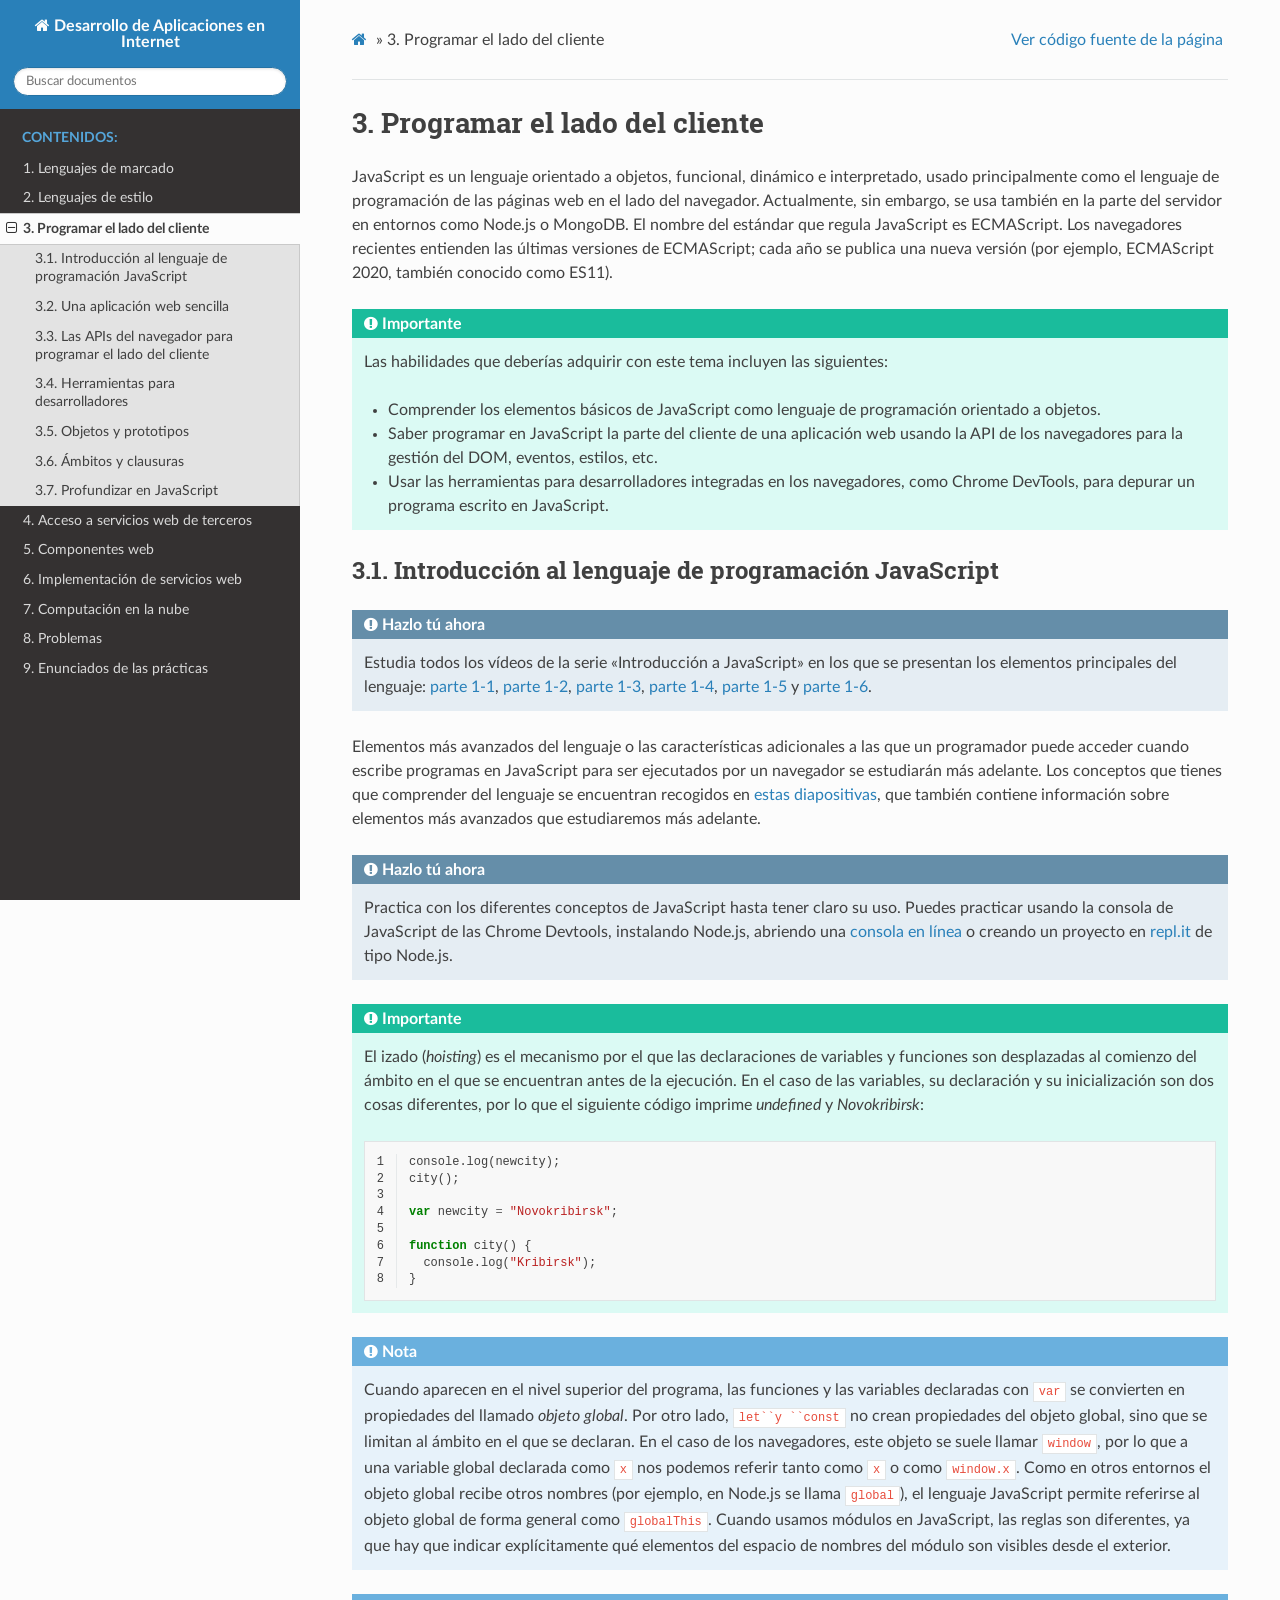
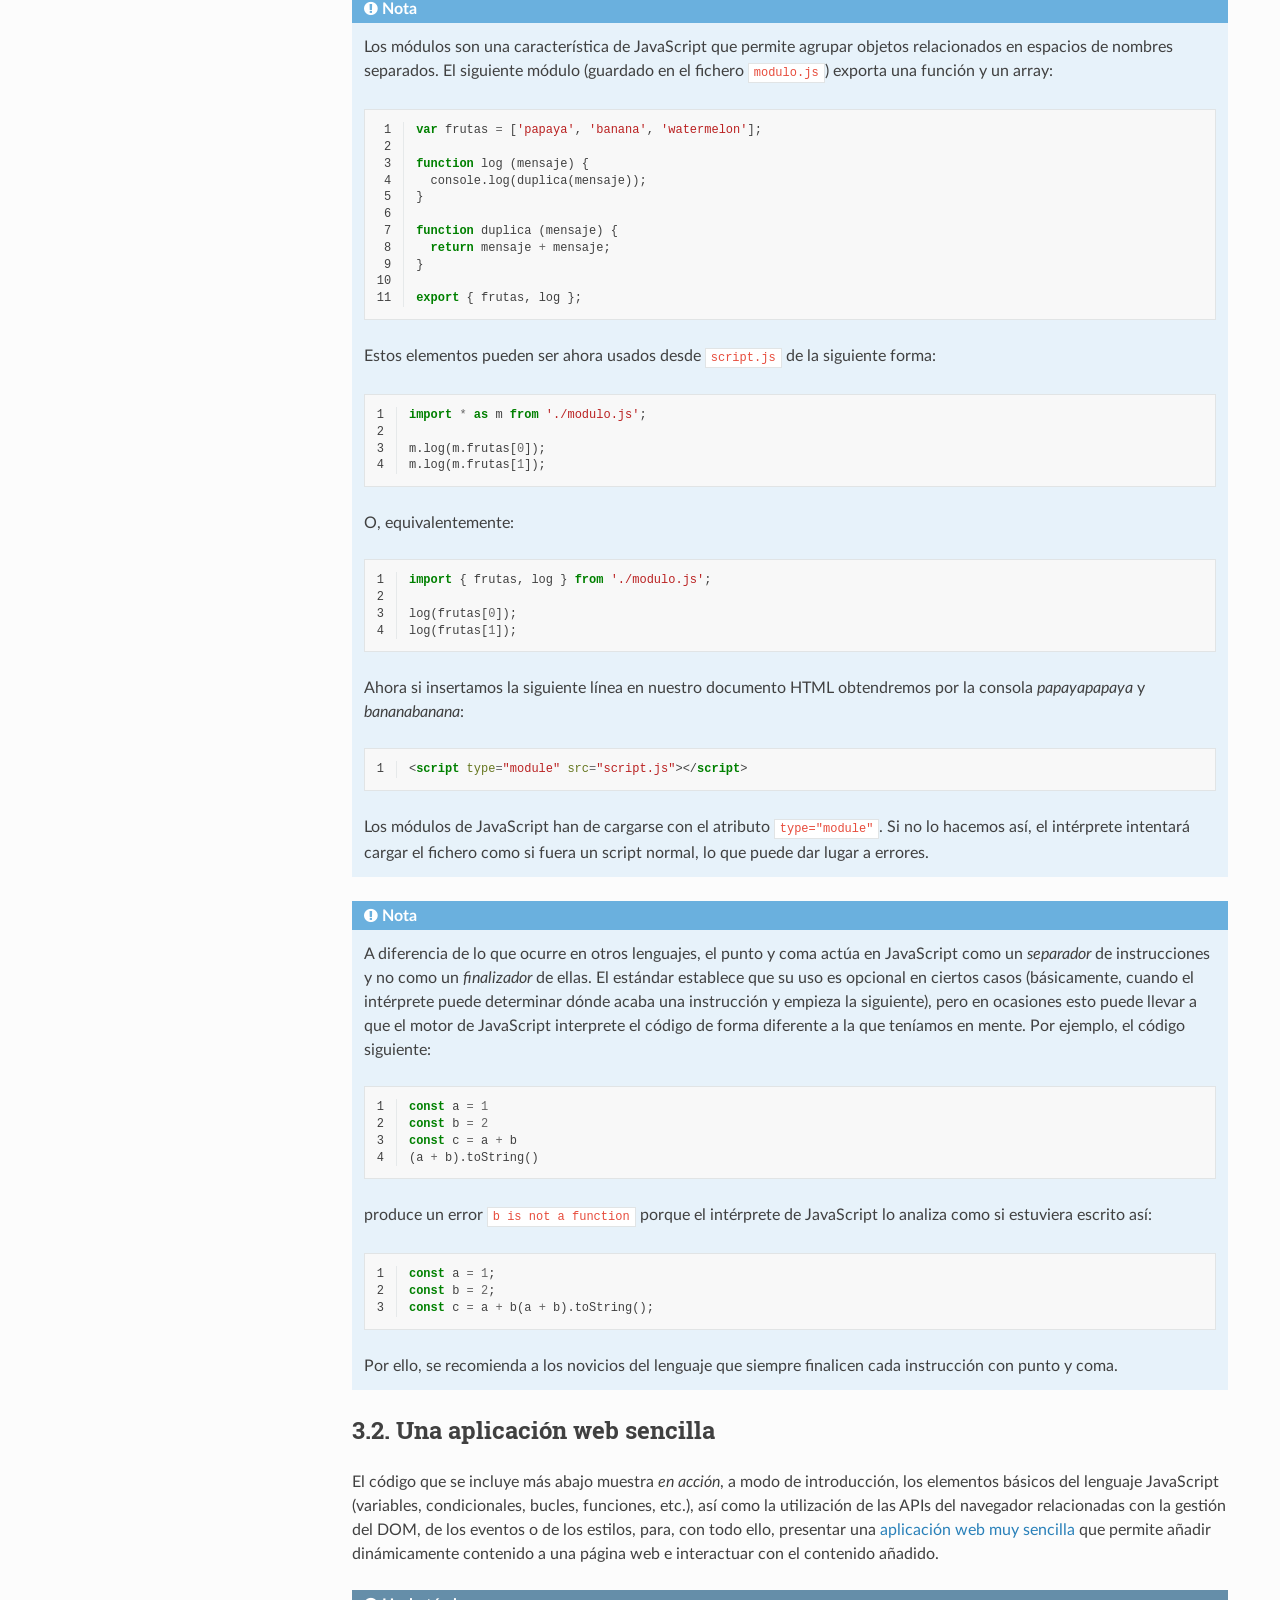
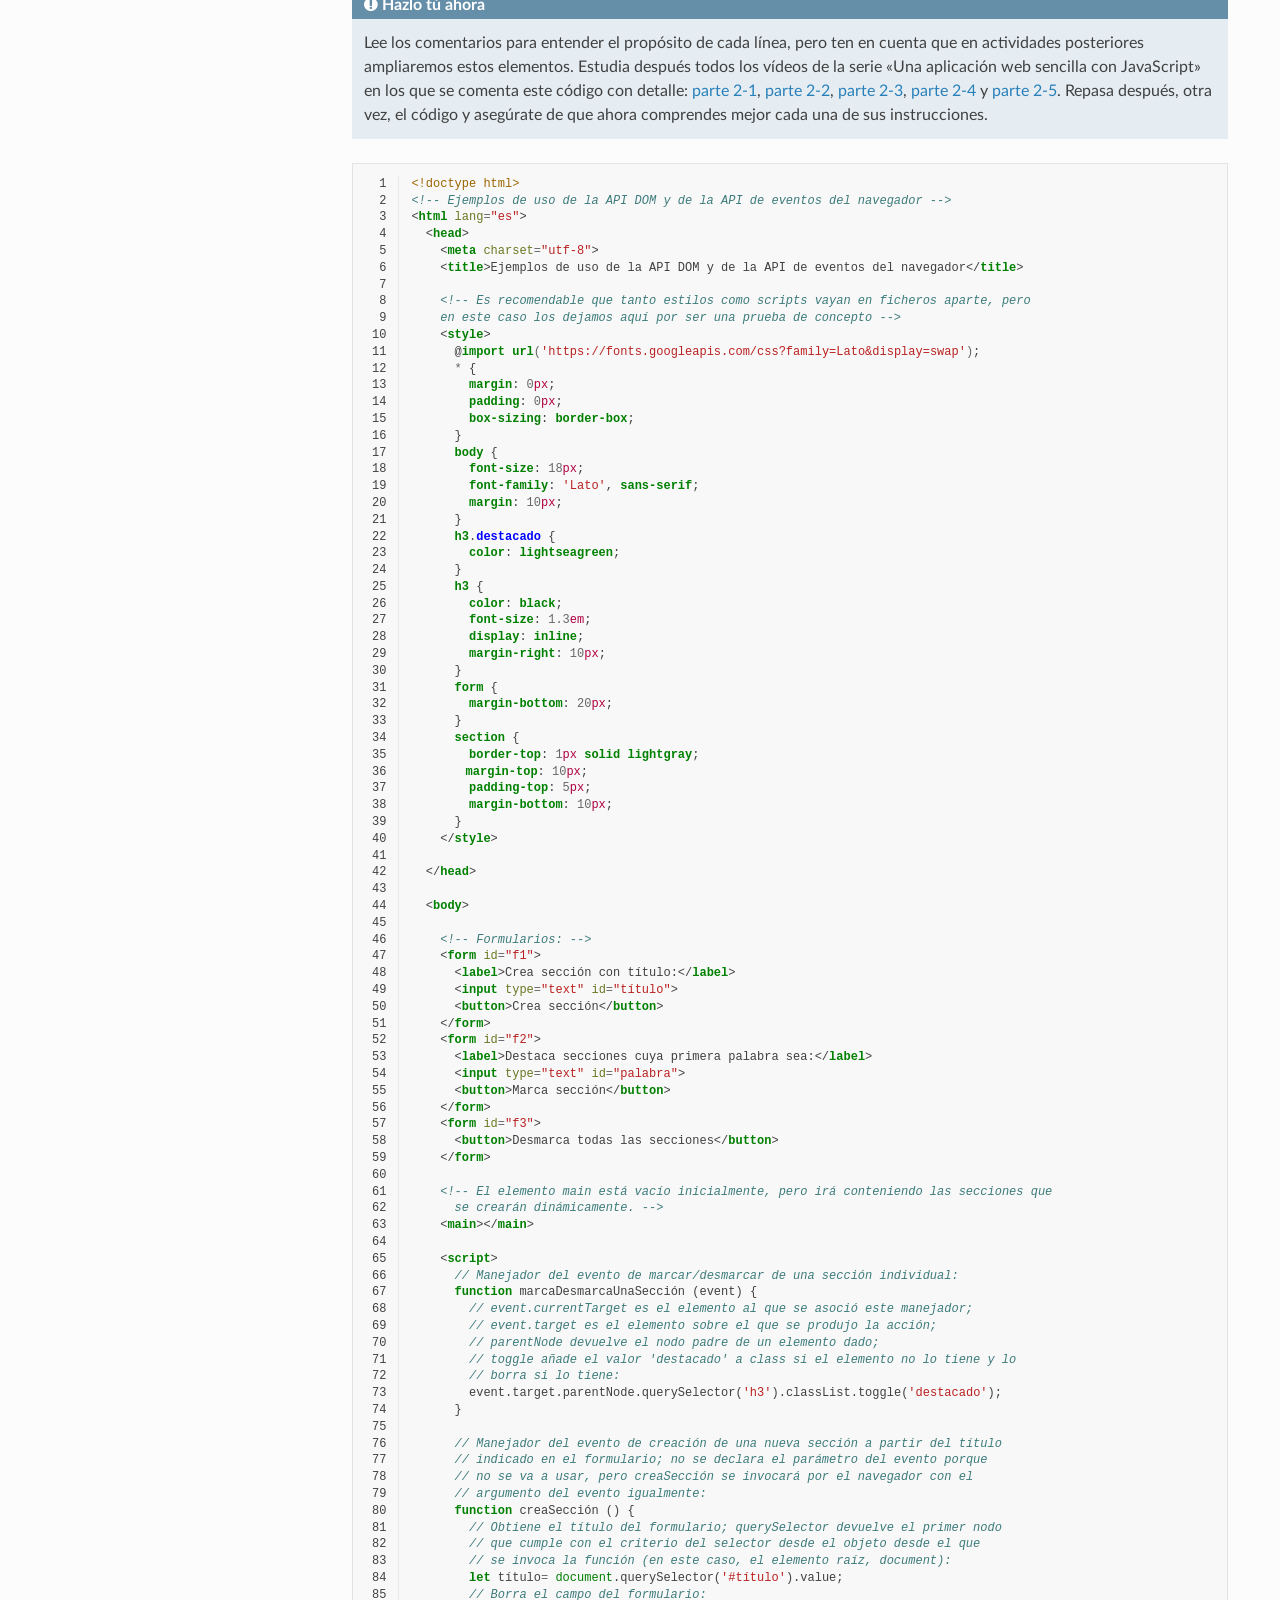
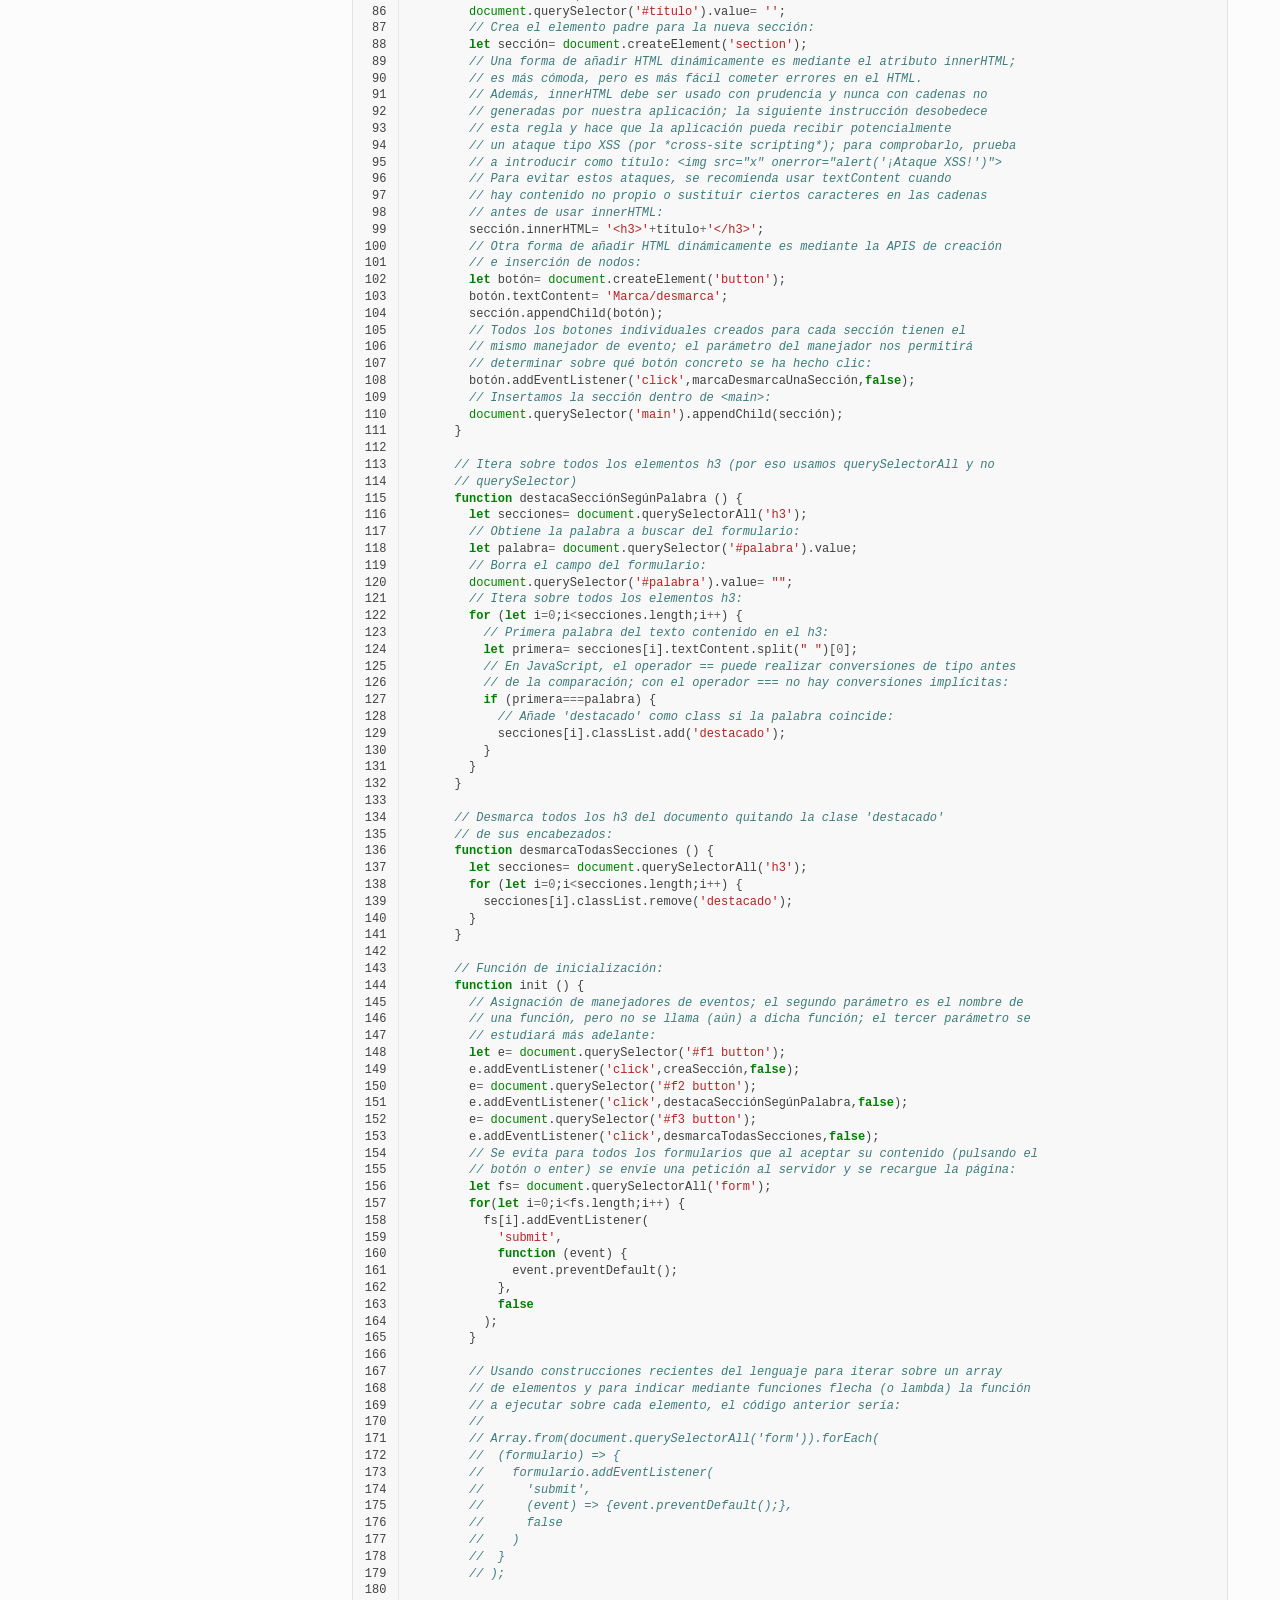
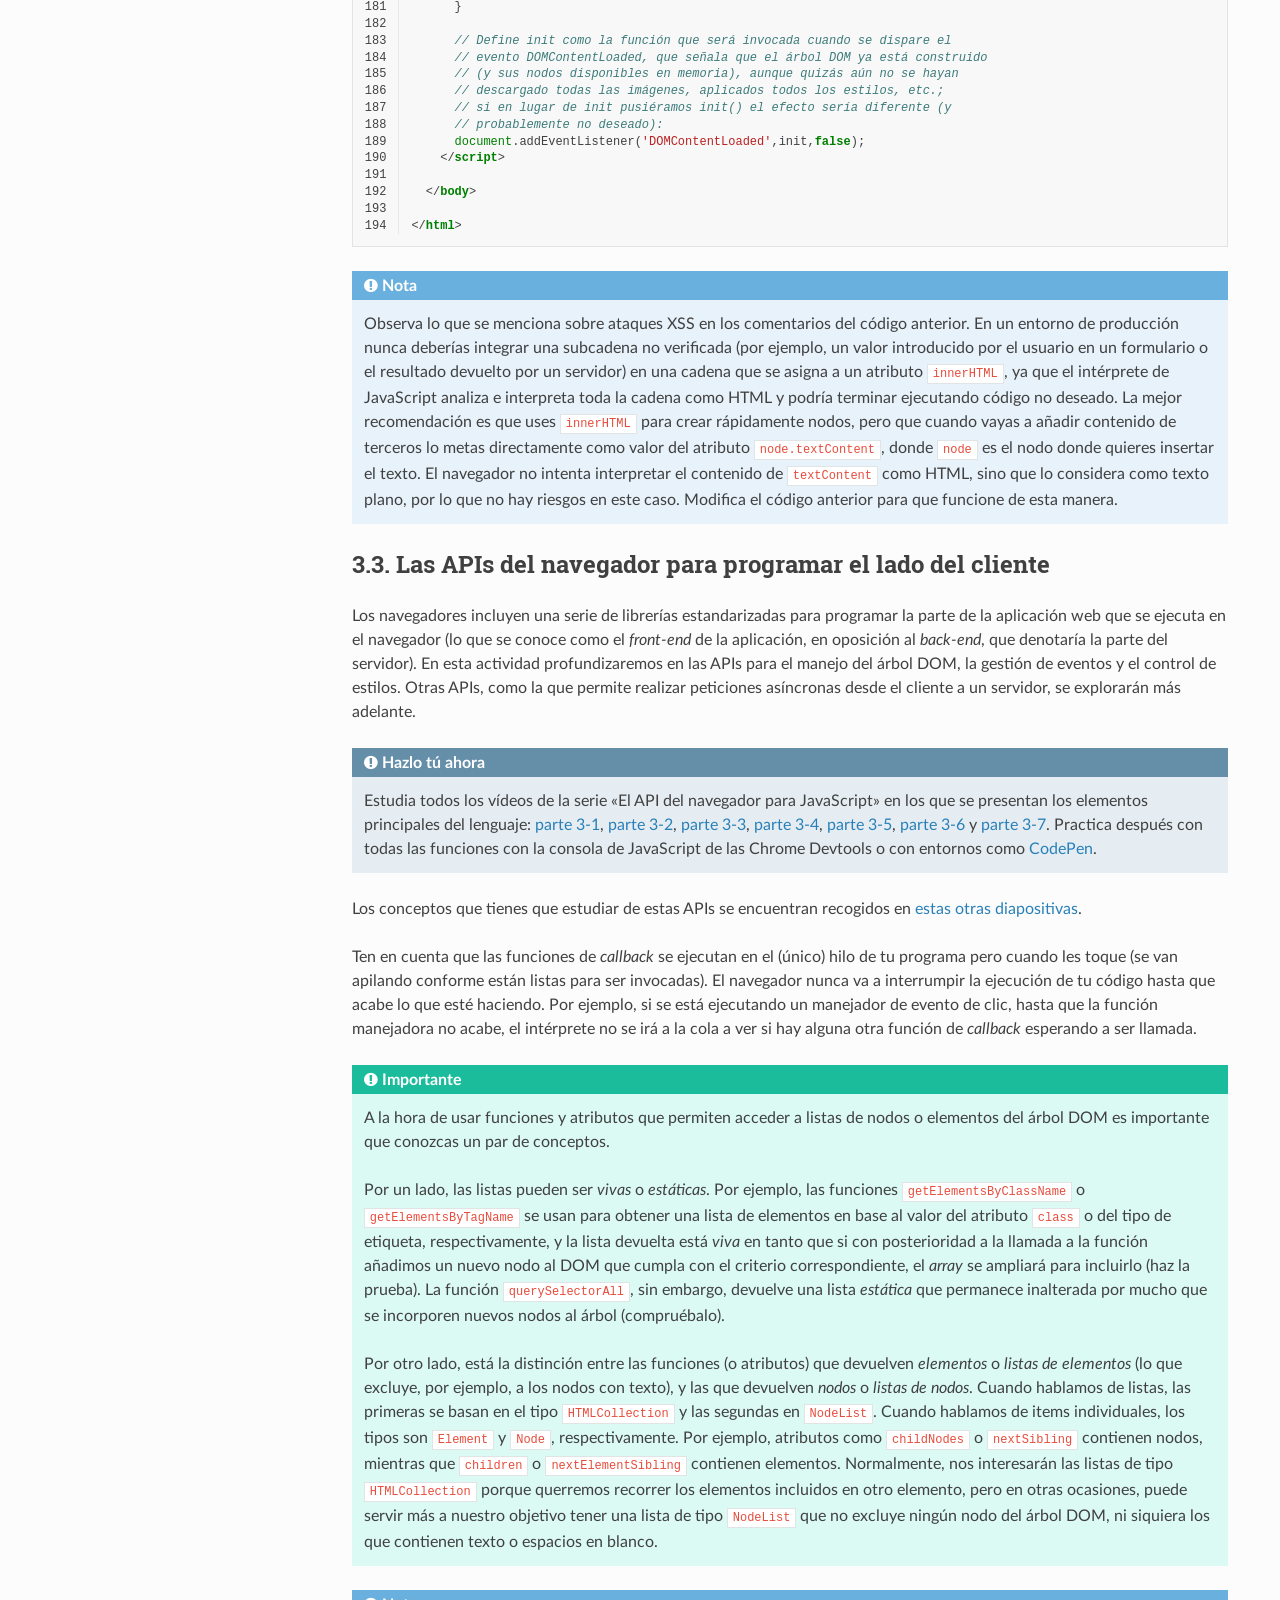
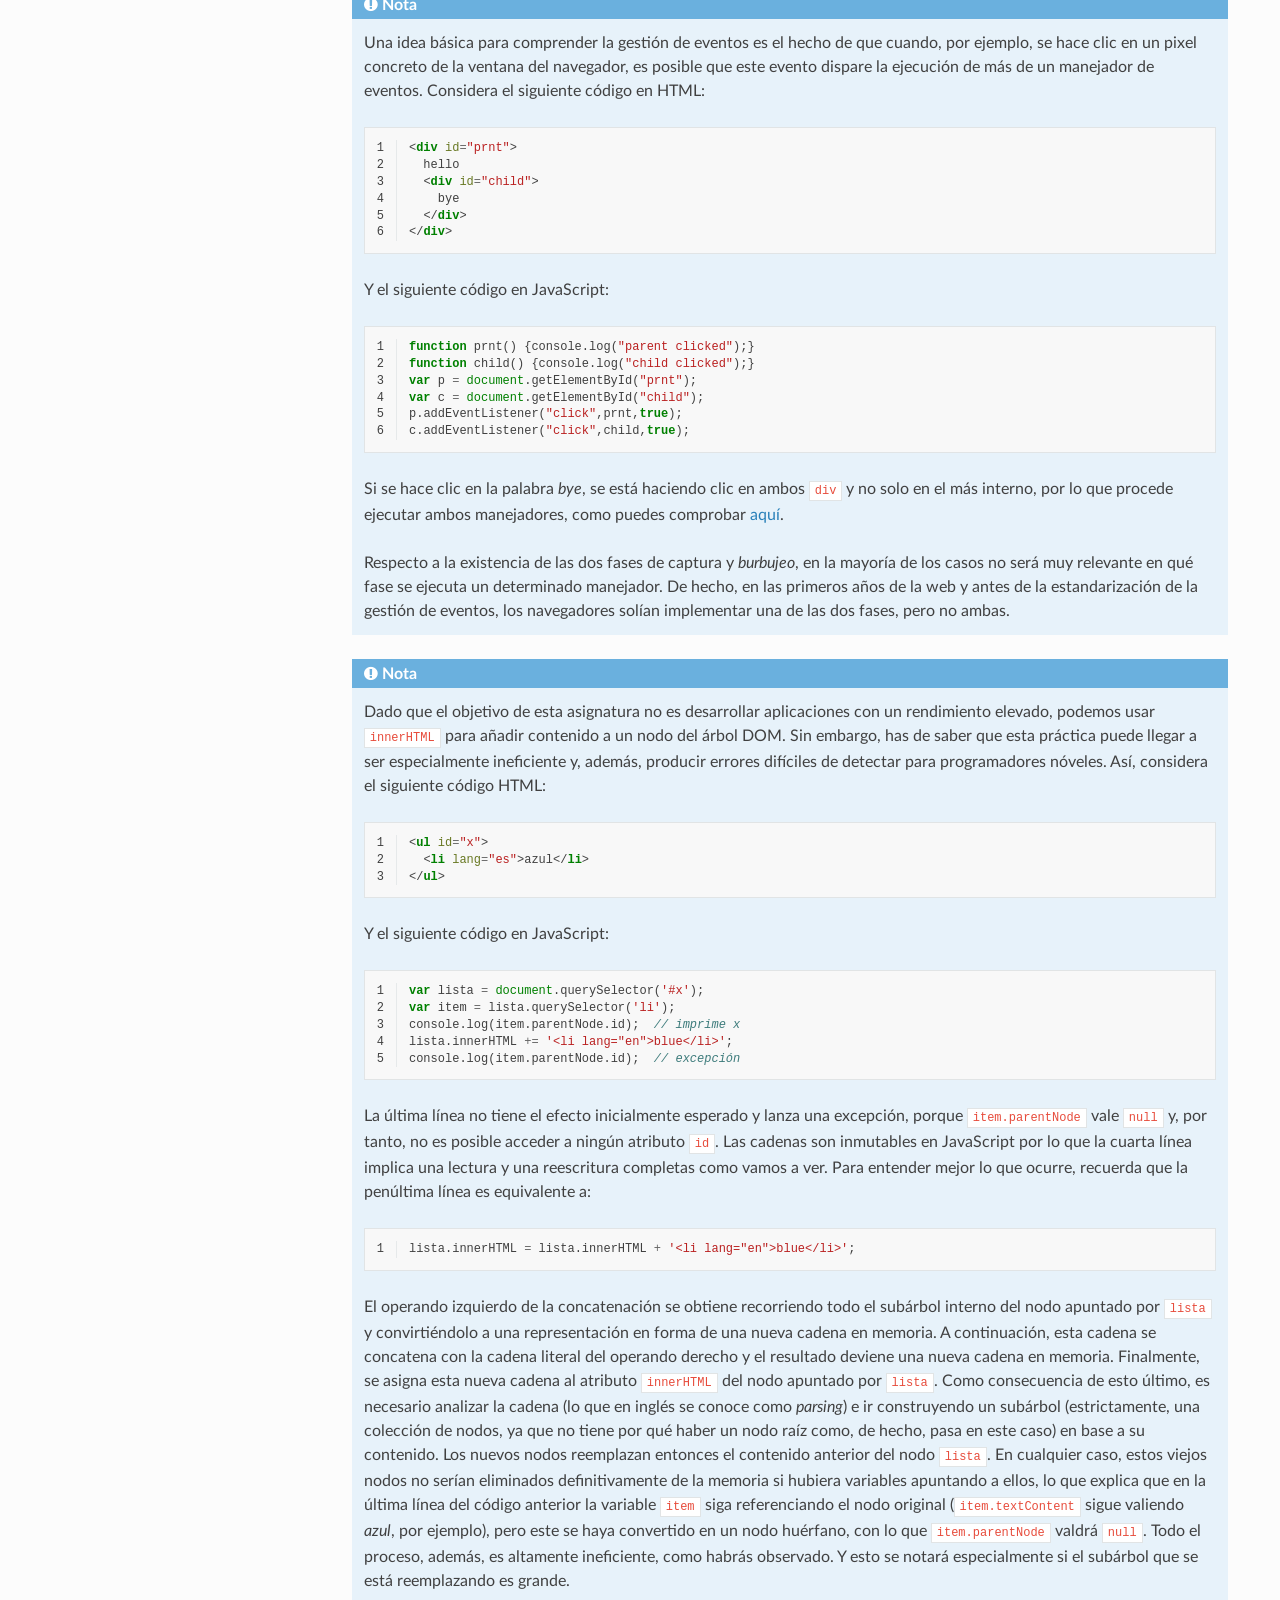
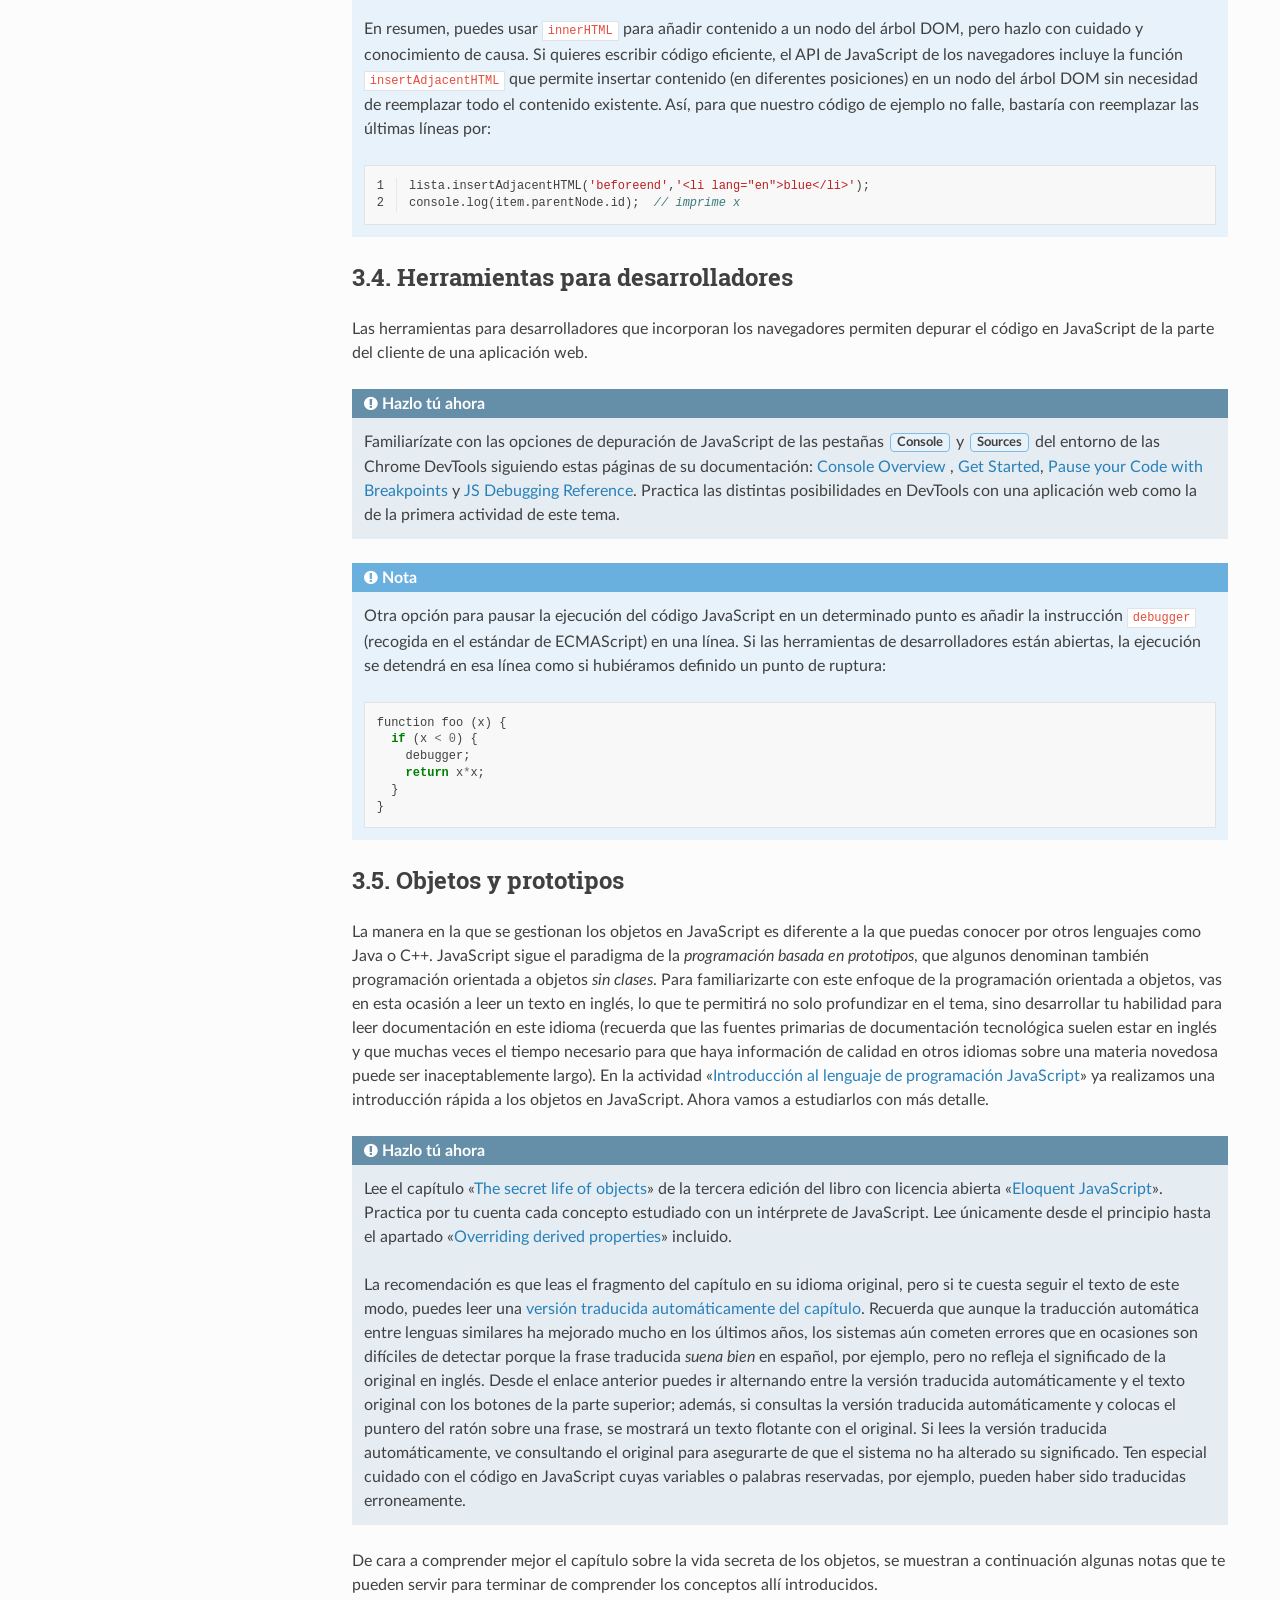
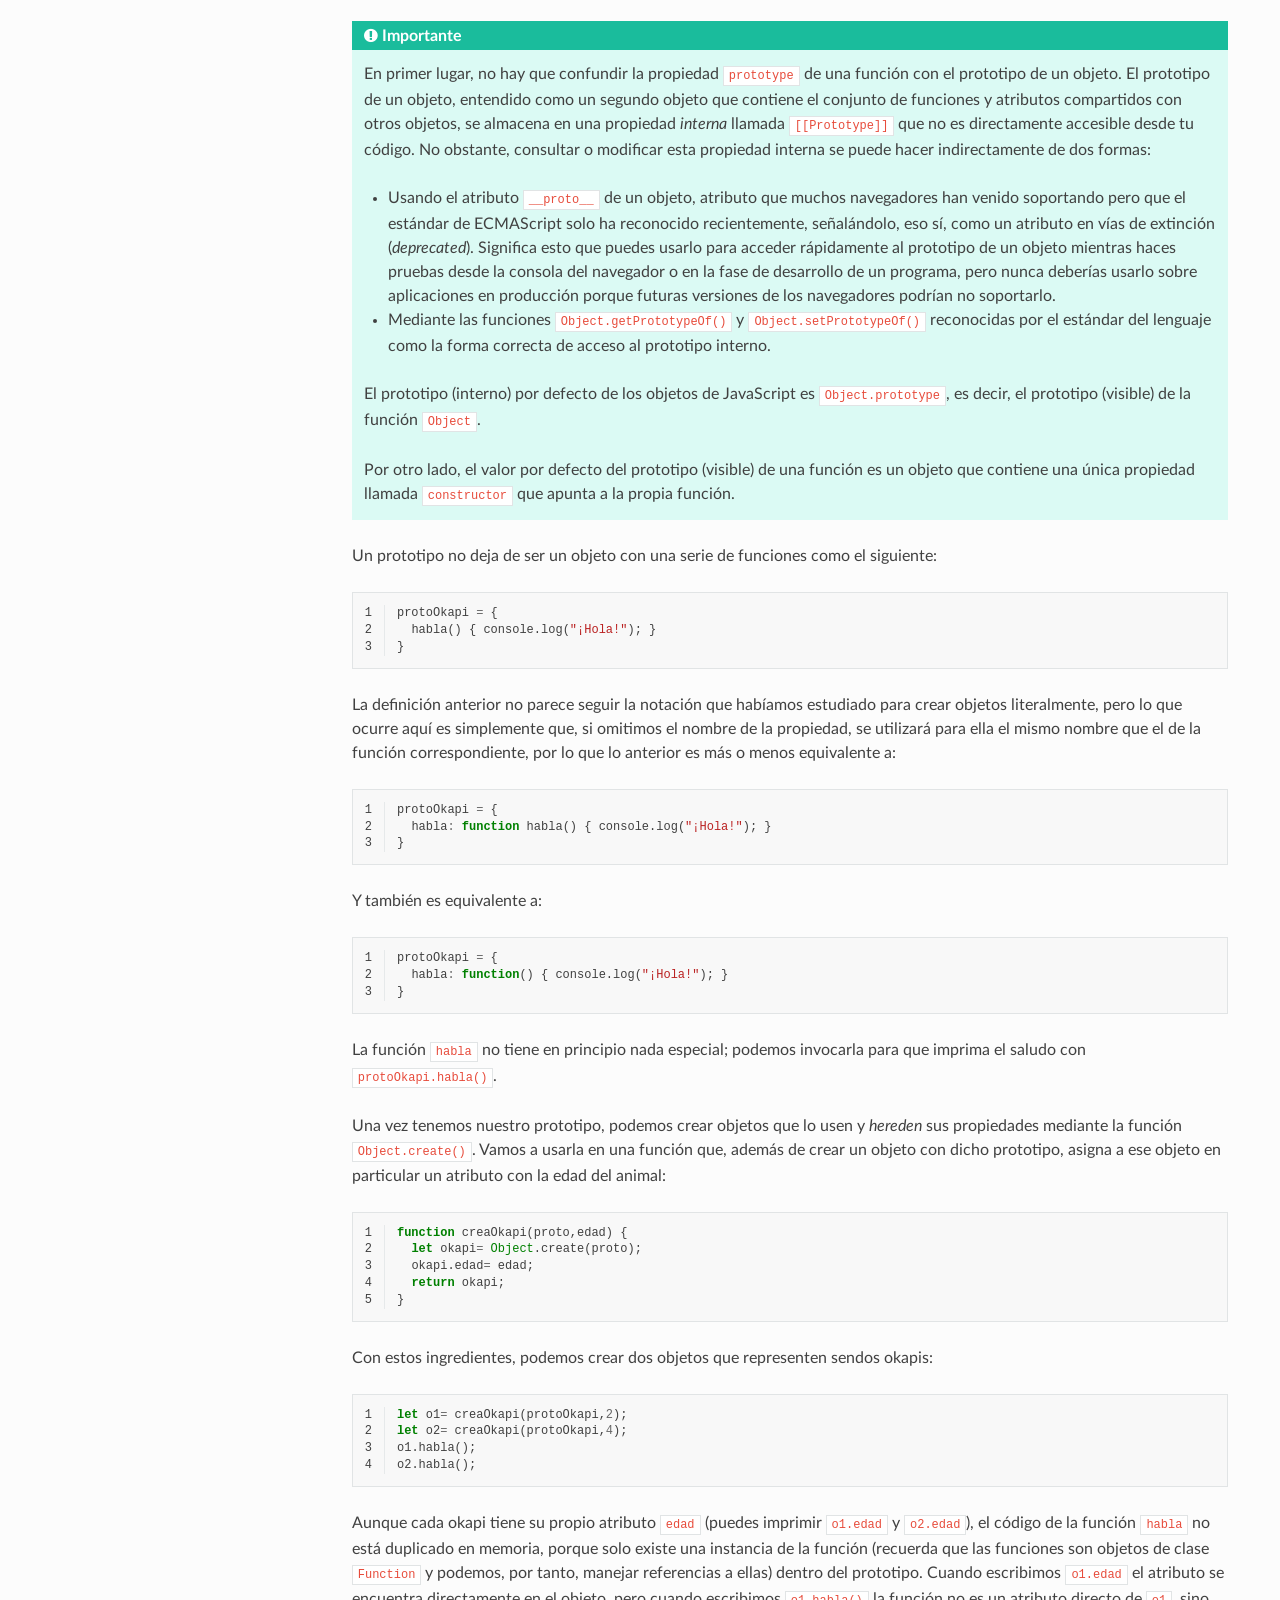
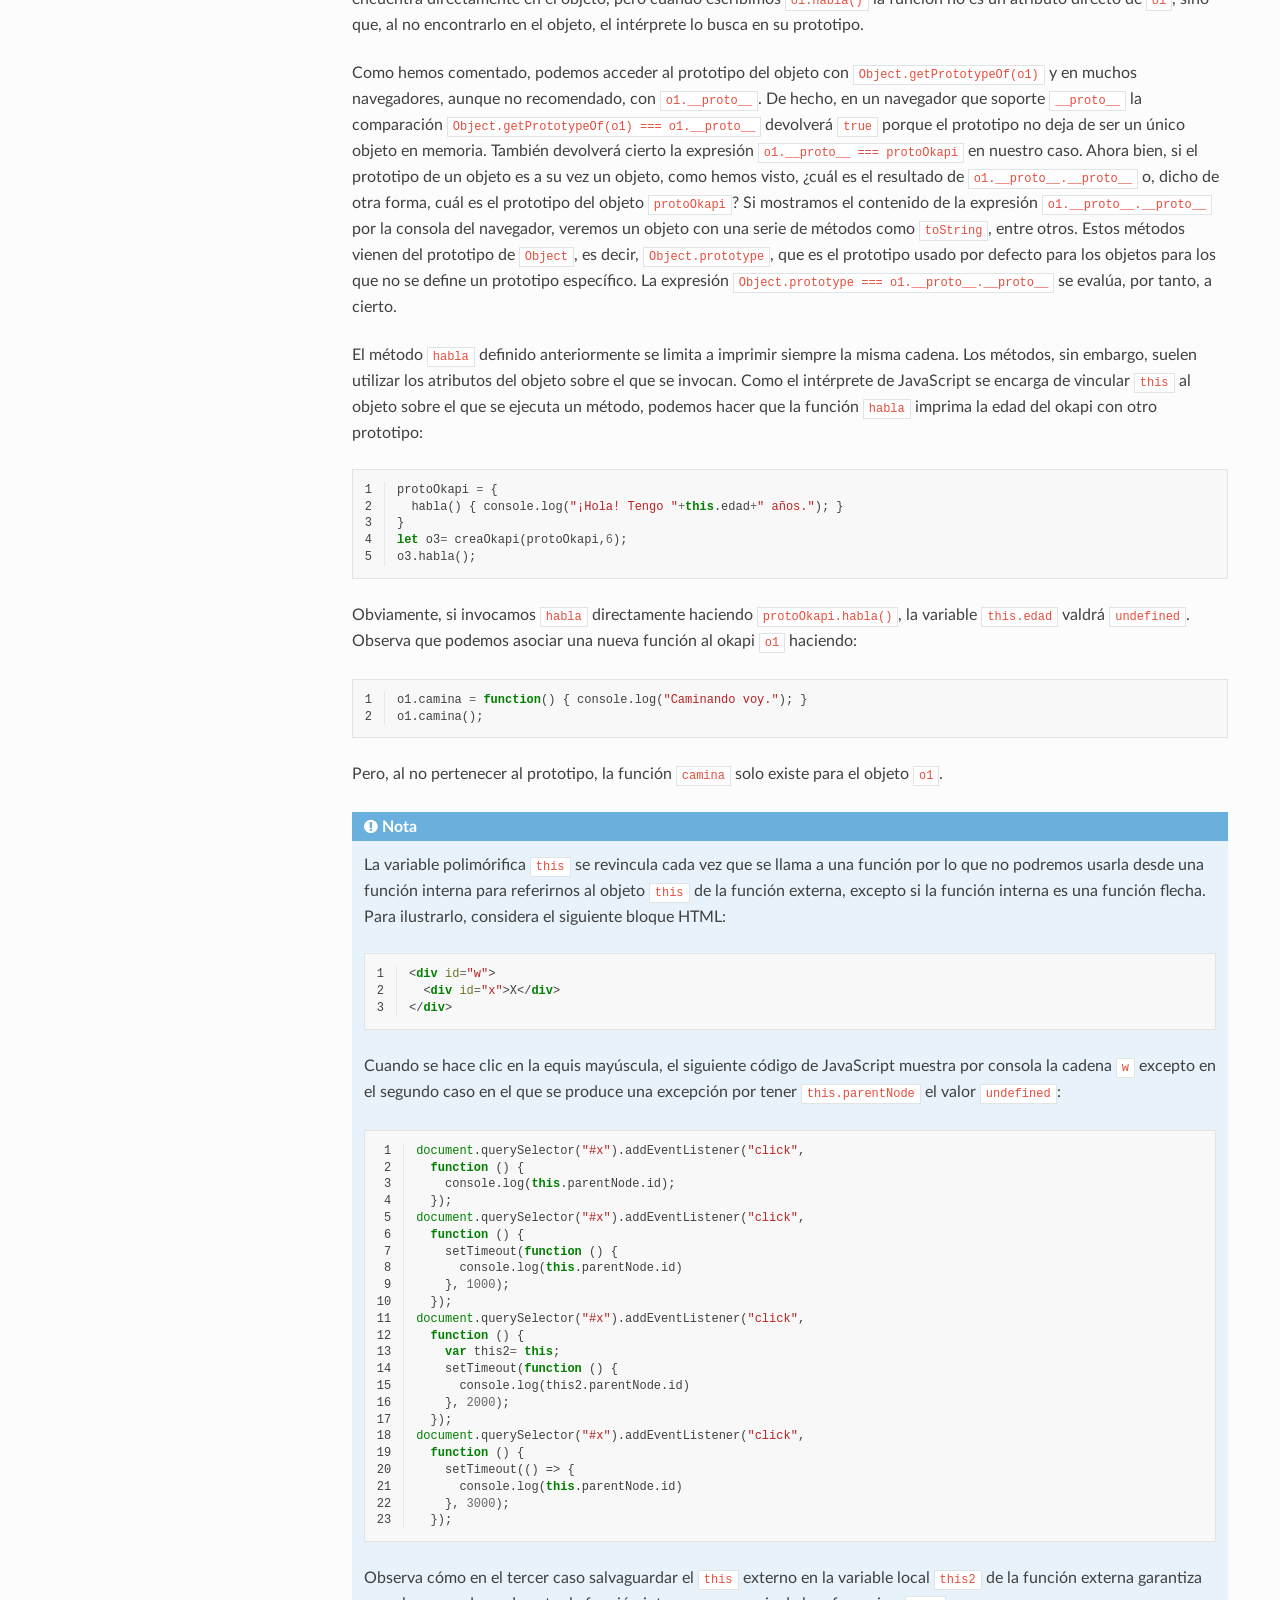
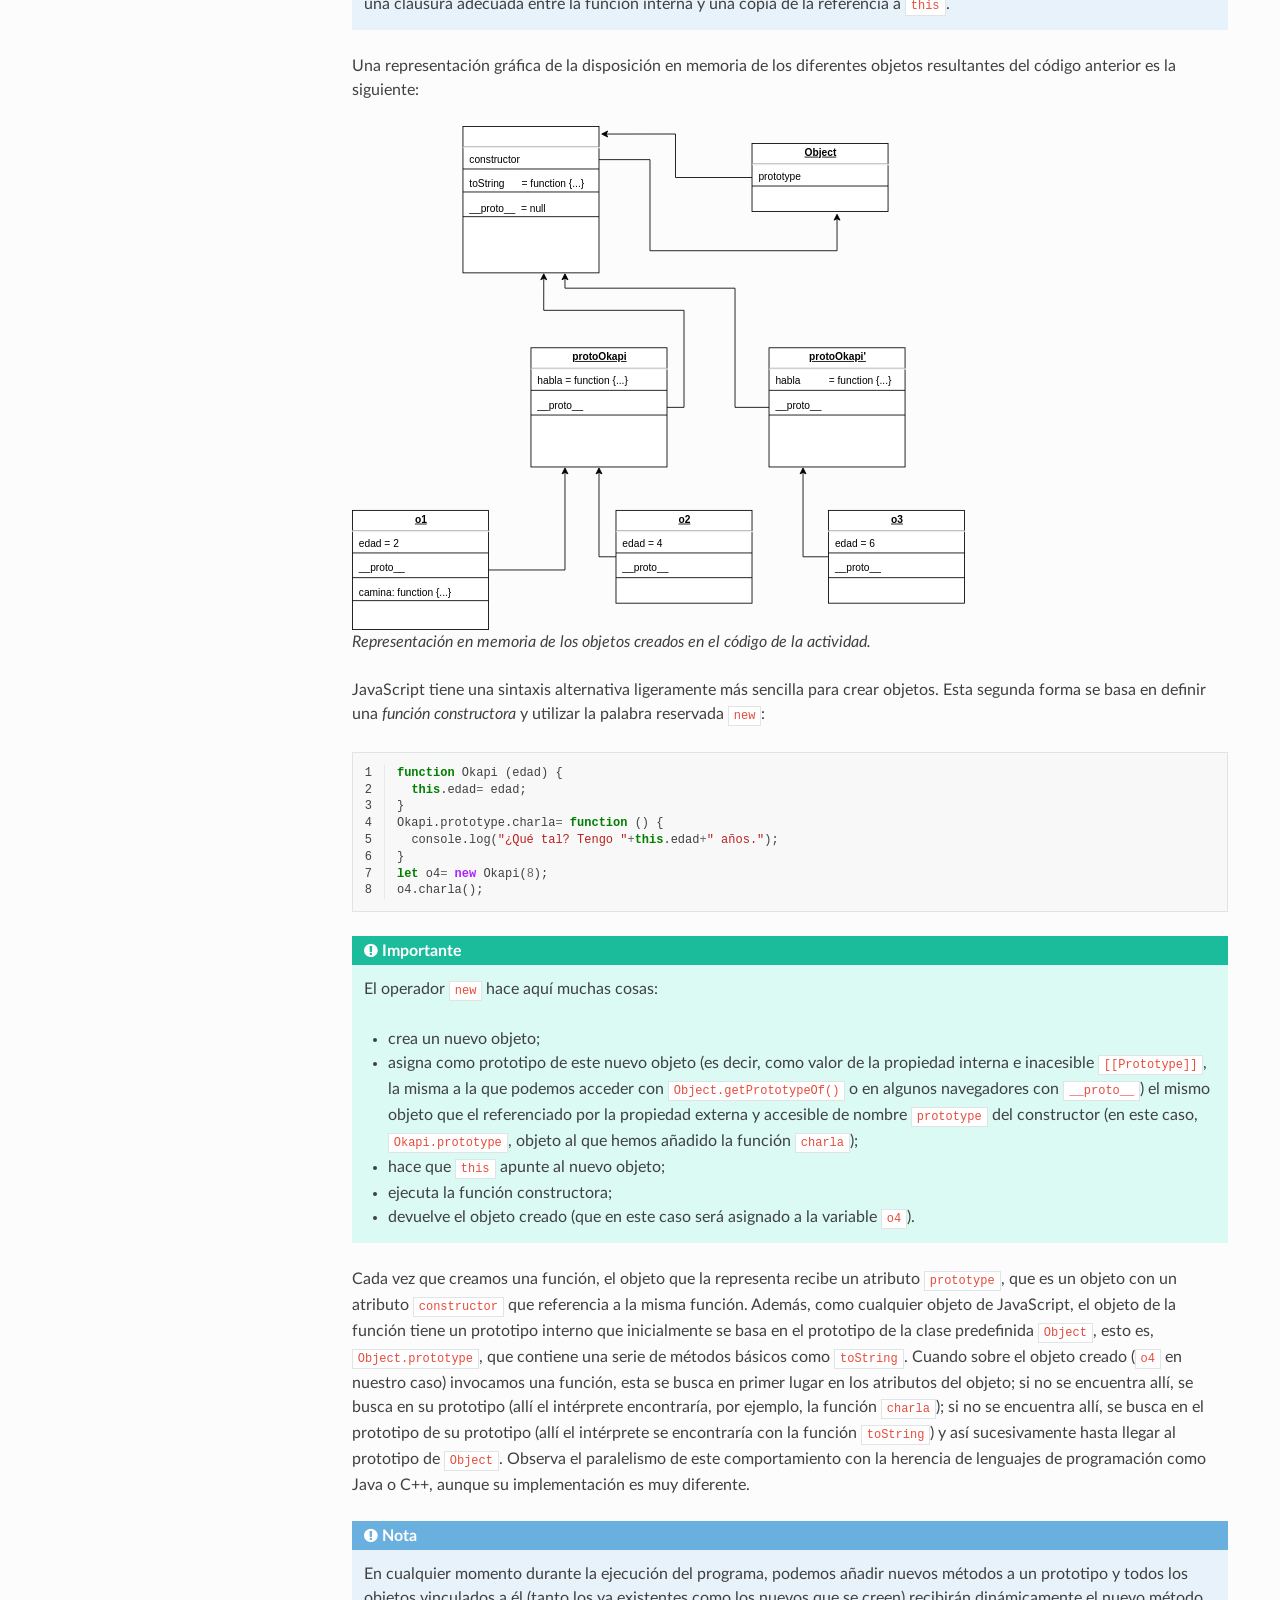
==== commit 9bdebae2: "deploy: 64d4f1afaa8a3e3ee088f24bbfb90016541184fa" ====
--- a/cliente.html
+++ b/cliente.html
@@ -108,6 +108,60 @@
 <div class="hazlotu admonition">
 <p class="admonition-title">Hazlo tú ahora</p>
 <p>Practica con los diferentes conceptos de JavaScript hasta tener claro su uso. Puedes practicar usando la consola de JavaScript de las Chrome Devtools, instalando Node.js, abriendo una <a class="reference external" href="https://jsconsole.com/">consola en línea</a> o creando un proyecto en <a class="reference external" href="https://repl.it/">repl.it</a> de tipo Node.js.</p>
+</div>
+<div class="admonition important">
+<p class="admonition-title">Importante</p>
+<p>El izado (<em>hoisting</em>) es el mecanismo por el que las declaraciones de variables y funciones son desplazadas al comienzo del ámbito en el que se encuentran antes de la ejecución. En el caso de las variables, su declaración y su inicialización son dos cosas diferentes, por lo que el siguiente código imprime <em>undefined</em> y <em>Novokribirsk</em>:</p>
+<div class="highlight-javascript notranslate"><div class="highlight"><pre><span></span><span class="linenos">1</span><span class="nx">console</span><span class="p">.</span><span class="nx">log</span><span class="p">(</span><span class="nx">newcity</span><span class="p">);</span><span class="w"></span>
+<span class="linenos">2</span><span class="nx">city</span><span class="p">();</span><span class="w"></span>
+<span class="linenos">3</span>
+<span class="linenos">4</span><span class="kd">var</span><span class="w"> </span><span class="nx">newcity</span><span class="w"> </span><span class="o">=</span><span class="w"> </span><span class="s2">&quot;Novokribirsk&quot;</span><span class="p">;</span><span class="w"></span>
+<span class="linenos">5</span>
+<span class="linenos">6</span><span class="kd">function</span><span class="w"> </span><span class="nx">city</span><span class="p">()</span><span class="w"> </span><span class="p">{</span><span class="w"></span>
+<span class="linenos">7</span><span class="w">  </span><span class="nx">console</span><span class="p">.</span><span class="nx">log</span><span class="p">(</span><span class="s2">&quot;Kribirsk&quot;</span><span class="p">);</span><span class="w"></span>
+<span class="linenos">8</span><span class="p">}</span><span class="w"></span>
+</pre></div>
+</div>
+</div>
+<div class="admonition note">
+<p class="admonition-title">Nota</p>
+<p>Cuando aparecen en el nivel superior del programa, las funciones y las variables declaradas con <code class="docutils literal notranslate"><span class="pre">var</span></code> se convierten en propiedades del llamado <em>objeto global</em>. Por otro lado, <code class="docutils literal notranslate"><span class="pre">let``y</span> <span class="pre">``const</span></code> no crean propiedades del objeto global, sino que se limitan al ámbito en el que se declaran. En el caso de los navegadores, este objeto se suele llamar <code class="docutils literal notranslate"><span class="pre">window</span></code>, por lo que a una variable global declarada como <code class="docutils literal notranslate"><span class="pre">x</span></code> nos podemos referir tanto como <code class="docutils literal notranslate"><span class="pre">x</span></code> o como <code class="docutils literal notranslate"><span class="pre">window.x</span></code>. Como en otros entornos el objeto global recibe otros nombres (por ejemplo, en Node.js se llama <code class="docutils literal notranslate"><span class="pre">global</span></code>), el lenguaje JavaScript permite referirse al objeto global de forma general como <code class="docutils literal notranslate"><span class="pre">globalThis</span></code>. Cuando usamos módulos en JavaScript, las reglas son diferentes, ya que hay que indicar explícitamente qué elementos del espacio de nombres del módulo son visibles desde el exterior.</p>
+</div>
+<div class="admonition note">
+<p class="admonition-title">Nota</p>
+<p>Los módulos son una característica de JavaScript que permite agrupar objetos relacionados en espacios de nombres separados. El siguiente módulo (guardado en el fichero <code class="docutils literal notranslate"><span class="pre">modulo.js</span></code>) exporta una función y un array:</p>
+<div class="highlight-javascript notranslate"><div class="highlight"><pre><span></span><span class="linenos"> 1</span><span class="kd">var</span><span class="w"> </span><span class="nx">frutas</span><span class="w"> </span><span class="o">=</span><span class="w"> </span><span class="p">[</span><span class="s1">&#39;papaya&#39;</span><span class="p">,</span><span class="w"> </span><span class="s1">&#39;banana&#39;</span><span class="p">,</span><span class="w"> </span><span class="s1">&#39;watermelon&#39;</span><span class="p">];</span><span class="w"></span>
+<span class="linenos"> 2</span>
+<span class="linenos"> 3</span><span class="kd">function</span><span class="w"> </span><span class="nx">log</span><span class="w"> </span><span class="p">(</span><span class="nx">mensaje</span><span class="p">)</span><span class="w"> </span><span class="p">{</span><span class="w"></span>
+<span class="linenos"> 4</span><span class="w">  </span><span class="nx">console</span><span class="p">.</span><span class="nx">log</span><span class="p">(</span><span class="nx">duplica</span><span class="p">(</span><span class="nx">mensaje</span><span class="p">));</span><span class="w"></span>
+<span class="linenos"> 5</span><span class="p">}</span><span class="w"></span>
+<span class="linenos"> 6</span>
+<span class="linenos"> 7</span><span class="kd">function</span><span class="w"> </span><span class="nx">duplica</span><span class="w"> </span><span class="p">(</span><span class="nx">mensaje</span><span class="p">)</span><span class="w"> </span><span class="p">{</span><span class="w"></span>
+<span class="linenos"> 8</span><span class="w">  </span><span class="k">return</span><span class="w"> </span><span class="nx">mensaje</span><span class="w"> </span><span class="o">+</span><span class="w"> </span><span class="nx">mensaje</span><span class="p">;</span><span class="w"></span>
+<span class="linenos"> 9</span><span class="p">}</span><span class="w"></span>
+<span class="linenos">10</span>
+<span class="linenos">11</span><span class="k">export</span><span class="w"> </span><span class="p">{</span><span class="w"> </span><span class="nx">frutas</span><span class="p">,</span><span class="w"> </span><span class="nx">log</span><span class="w"> </span><span class="p">};</span><span class="w"></span>
+</pre></div>
+</div>
+<p>Estos elementos pueden ser ahora usados desde <code class="docutils literal notranslate"><span class="pre">script.js</span></code> de la siguiente forma:</p>
+<div class="highlight-javascript notranslate"><div class="highlight"><pre><span></span><span class="linenos">1</span><span class="k">import</span><span class="w"> </span><span class="o">*</span><span class="w"> </span><span class="kr">as</span><span class="w"> </span><span class="nx">m</span><span class="w"> </span><span class="kr">from</span><span class="w"> </span><span class="s1">&#39;./modulo.js&#39;</span><span class="p">;</span><span class="w"></span>
+<span class="linenos">2</span>
+<span class="linenos">3</span><span class="nx">m</span><span class="p">.</span><span class="nx">log</span><span class="p">(</span><span class="nx">m</span><span class="p">.</span><span class="nx">frutas</span><span class="p">[</span><span class="mf">0</span><span class="p">]);</span><span class="w"></span>
+<span class="linenos">4</span><span class="nx">m</span><span class="p">.</span><span class="nx">log</span><span class="p">(</span><span class="nx">m</span><span class="p">.</span><span class="nx">frutas</span><span class="p">[</span><span class="mf">1</span><span class="p">]);</span><span class="w"></span>
+</pre></div>
+</div>
+<p>O, equivalentemente:</p>
+<div class="highlight-javascript notranslate"><div class="highlight"><pre><span></span><span class="linenos">1</span><span class="k">import</span><span class="w"> </span><span class="p">{</span><span class="w"> </span><span class="nx">frutas</span><span class="p">,</span><span class="w"> </span><span class="nx">log</span><span class="w"> </span><span class="p">}</span><span class="w"> </span><span class="kr">from</span><span class="w"> </span><span class="s1">&#39;./modulo.js&#39;</span><span class="p">;</span><span class="w"></span>
+<span class="linenos">2</span>
+<span class="linenos">3</span><span class="nx">log</span><span class="p">(</span><span class="nx">frutas</span><span class="p">[</span><span class="mf">0</span><span class="p">]);</span><span class="w"></span>
+<span class="linenos">4</span><span class="nx">log</span><span class="p">(</span><span class="nx">frutas</span><span class="p">[</span><span class="mf">1</span><span class="p">]);</span><span class="w"></span>
+</pre></div>
+</div>
+<p>Ahora si insertamos la siguiente línea en nuestro documento HTML obtendremos por la consola <em>papayapapaya</em> y <em>bananabanana</em>:</p>
+<div class="highlight-html notranslate"><div class="highlight"><pre><span></span><span class="linenos">1</span><span class="p">&lt;</span><span class="nt">script</span> <span class="na">type</span><span class="o">=</span><span class="s">&quot;module&quot;</span> <span class="na">src</span><span class="o">=</span><span class="s">&quot;script.js&quot;</span><span class="p">&gt;&lt;/</span><span class="nt">script</span><span class="p">&gt;</span>
+</pre></div>
+</div>
+<p>Los módulos de JavaScript han de cargarse con el atributo <code class="docutils literal notranslate"><span class="pre">type=&quot;module&quot;</span></code>. Si no lo hacemos así, el intérprete intentará cargar el fichero como si fuera un script normal, lo que puede dar lugar a errores.</p>
 </div>
 <div class="admonition note">
 <p class="admonition-title">Nota</p>
@@ -373,6 +427,33 @@
 <p>Si se hace clic en la palabra <em>bye</em>, se está haciendo clic en ambos <code class="docutils literal notranslate"><span class="pre">div</span></code> y no solo en el más interno, por lo que procede ejecutar ambos manejadores, como puedes comprobar <a class="reference external" href="http://jsfiddle.net/rLv1cob7/">aquí</a>.</p>
 <p>Respecto a la existencia de las dos fases de captura y <em>burbujeo</em>, en la mayoría de los casos no será muy relevante en qué fase se ejecuta un determinado manejador. De hecho, en las primeros años de la web y antes de la estandarización de la gestión de eventos, los navegadores solían implementar una de las dos fases, pero no ambas.</p>
 </div>
+<div class="admonition note">
+<p class="admonition-title">Nota</p>
+<p>Dado que el objetivo de esta asignatura no es desarrollar aplicaciones con un rendimiento elevado, podemos usar <code class="docutils literal notranslate"><span class="pre">innerHTML</span></code> para añadir contenido a un nodo del árbol DOM. Sin embargo, has de saber que esta práctica puede llegar a ser especialmente ineficiente y, además, producir errores difíciles de detectar para programadores nóveles. Así, considera el siguiente código HTML:</p>
+<div class="highlight-html notranslate"><div class="highlight"><pre><span></span><span class="linenos">1</span><span class="p">&lt;</span><span class="nt">ul</span> <span class="na">id</span><span class="o">=</span><span class="s">&quot;x&quot;</span><span class="p">&gt;</span>
+<span class="linenos">2</span>  <span class="p">&lt;</span><span class="nt">li</span> <span class="na">lang</span><span class="o">=</span><span class="s">&quot;es&quot;</span><span class="p">&gt;</span>azul<span class="p">&lt;/</span><span class="nt">li</span><span class="p">&gt;</span>
+<span class="linenos">3</span><span class="p">&lt;/</span><span class="nt">ul</span><span class="p">&gt;</span>
+</pre></div>
+</div>
+<p>Y el siguiente código en JavaScript:</p>
+<div class="highlight-javascript notranslate"><div class="highlight"><pre><span></span><span class="linenos">1</span><span class="kd">var</span><span class="w"> </span><span class="nx">lista</span><span class="w"> </span><span class="o">=</span><span class="w"> </span><span class="nb">document</span><span class="p">.</span><span class="nx">querySelector</span><span class="p">(</span><span class="s1">&#39;#x&#39;</span><span class="p">);</span><span class="w"></span>
+<span class="linenos">2</span><span class="kd">var</span><span class="w"> </span><span class="nx">item</span><span class="w"> </span><span class="o">=</span><span class="w"> </span><span class="nx">lista</span><span class="p">.</span><span class="nx">querySelector</span><span class="p">(</span><span class="s1">&#39;li&#39;</span><span class="p">);</span><span class="w"></span>
+<span class="linenos">3</span><span class="nx">console</span><span class="p">.</span><span class="nx">log</span><span class="p">(</span><span class="nx">item</span><span class="p">.</span><span class="nx">parentNode</span><span class="p">.</span><span class="nx">id</span><span class="p">);</span><span class="w">  </span><span class="c1">// imprime x</span><span class="w"></span>
+<span class="linenos">4</span><span class="nx">lista</span><span class="p">.</span><span class="nx">innerHTML</span><span class="w"> </span><span class="o">+=</span><span class="w"> </span><span class="s1">&#39;&lt;li lang=&quot;en&quot;&gt;blue&lt;/li&gt;&#39;</span><span class="p">;</span><span class="w"></span>
+<span class="linenos">5</span><span class="nx">console</span><span class="p">.</span><span class="nx">log</span><span class="p">(</span><span class="nx">item</span><span class="p">.</span><span class="nx">parentNode</span><span class="p">.</span><span class="nx">id</span><span class="p">);</span><span class="w">  </span><span class="c1">// excepción</span><span class="w"></span>
+</pre></div>
+</div>
+<p>La última línea no tiene el efecto inicialmente esperado y lanza una excepción, porque <code class="docutils literal notranslate"><span class="pre">item.parentNode</span></code> vale <code class="docutils literal notranslate"><span class="pre">null</span></code> y, por tanto, no es posible acceder a ningún atributo <code class="docutils literal notranslate"><span class="pre">id</span></code>. Las cadenas son inmutables en JavaScript por lo que la cuarta línea implica una lectura y una reescritura completas como vamos a ver. Para entender mejor lo que ocurre, recuerda que la penúltima línea es equivalente a:</p>
+<div class="highlight-javascript notranslate"><div class="highlight"><pre><span></span><span class="linenos">1</span><span class="nx">lista</span><span class="p">.</span><span class="nx">innerHTML</span><span class="w"> </span><span class="o">=</span><span class="w"> </span><span class="nx">lista</span><span class="p">.</span><span class="nx">innerHTML</span><span class="w"> </span><span class="o">+</span><span class="w"> </span><span class="s1">&#39;&lt;li lang=&quot;en&quot;&gt;blue&lt;/li&gt;&#39;</span><span class="p">;</span><span class="w"></span>
+</pre></div>
+</div>
+<p>El operando izquierdo de la concatenación se obtiene recorriendo todo el subárbol interno del nodo apuntado por <code class="docutils literal notranslate"><span class="pre">lista</span></code> y convirtiéndolo a una representación en forma de una nueva cadena en memoria. A continuación, esta cadena se concatena con la cadena literal del operando derecho y el resultado deviene una nueva cadena en memoria. Finalmente, se asigna esta nueva cadena al atributo <code class="docutils literal notranslate"><span class="pre">innerHTML</span></code> del nodo apuntado por <code class="docutils literal notranslate"><span class="pre">lista</span></code>. Como consecuencia de esto último, es necesario analizar la cadena (lo que en inglés se conoce como <em>parsing</em>) e ir construyendo un subárbol (estrictamente, una colección de nodos, ya que no tiene por qué haber un nodo raíz como, de hecho, pasa en este caso) en base a su contenido. Los nuevos nodos reemplazan entonces el contenido anterior del nodo <code class="docutils literal notranslate"><span class="pre">lista</span></code>. En cualquier caso, estos viejos nodos no serían eliminados definitivamente de la memoria si hubiera variables apuntando a ellos, lo que explica que en la última línea del código anterior la variable <code class="docutils literal notranslate"><span class="pre">item</span></code> siga referenciando el nodo original (<code class="docutils literal notranslate"><span class="pre">item.textContent</span></code> sigue valiendo <em>azul</em>, por ejemplo), pero este se haya convertido en un nodo huérfano, con lo que <code class="docutils literal notranslate"><span class="pre">item.parentNode</span></code> valdrá <code class="docutils literal notranslate"><span class="pre">null</span></code>. Todo el proceso, además, es altamente ineficiente, como habrás observado. Y esto se notará especialmente si el subárbol que se está reemplazando es grande.</p>
+<p>En resumen, puedes usar <code class="docutils literal notranslate"><span class="pre">innerHTML</span></code> para añadir contenido a un nodo del árbol DOM, pero hazlo con cuidado y conocimiento de causa. Si quieres escribir código eficiente, el API de JavaScript de los navegadores incluye la función <code class="docutils literal notranslate"><span class="pre">insertAdjacentHTML</span></code> que permite insertar contenido (en diferentes posiciones) en un nodo del árbol DOM sin necesidad de reemplazar todo el contenido existente. Así, para que nuestro código de ejemplo no falle, bastaría con reemplazar las últimas líneas por:</p>
+<div class="highlight-javascript notranslate"><div class="highlight"><pre><span></span><span class="linenos">1</span><span class="nx">lista</span><span class="p">.</span><span class="nx">insertAdjacentHTML</span><span class="p">(</span><span class="s1">&#39;beforeend&#39;</span><span class="p">,</span><span class="s1">&#39;&lt;li lang=&quot;en&quot;&gt;blue&lt;/li&gt;&#39;</span><span class="p">);</span><span class="w"></span>
+<span class="linenos">2</span><span class="nx">console</span><span class="p">.</span><span class="nx">log</span><span class="p">(</span><span class="nx">item</span><span class="p">.</span><span class="nx">parentNode</span><span class="p">.</span><span class="nx">id</span><span class="p">);</span><span class="w">  </span><span class="c1">// imprime x</span><span class="w"></span>
+</pre></div>
+</div>
+</div>
 </section>
 <section id="herramientas-para-desarrolladores">
 <h2><span class="section-number">3.4. </span>Herramientas para desarrolladores<a class="headerlink" href="#herramientas-para-desarrolladores" title="Enlace permanente a este encabezado"></a></h2>
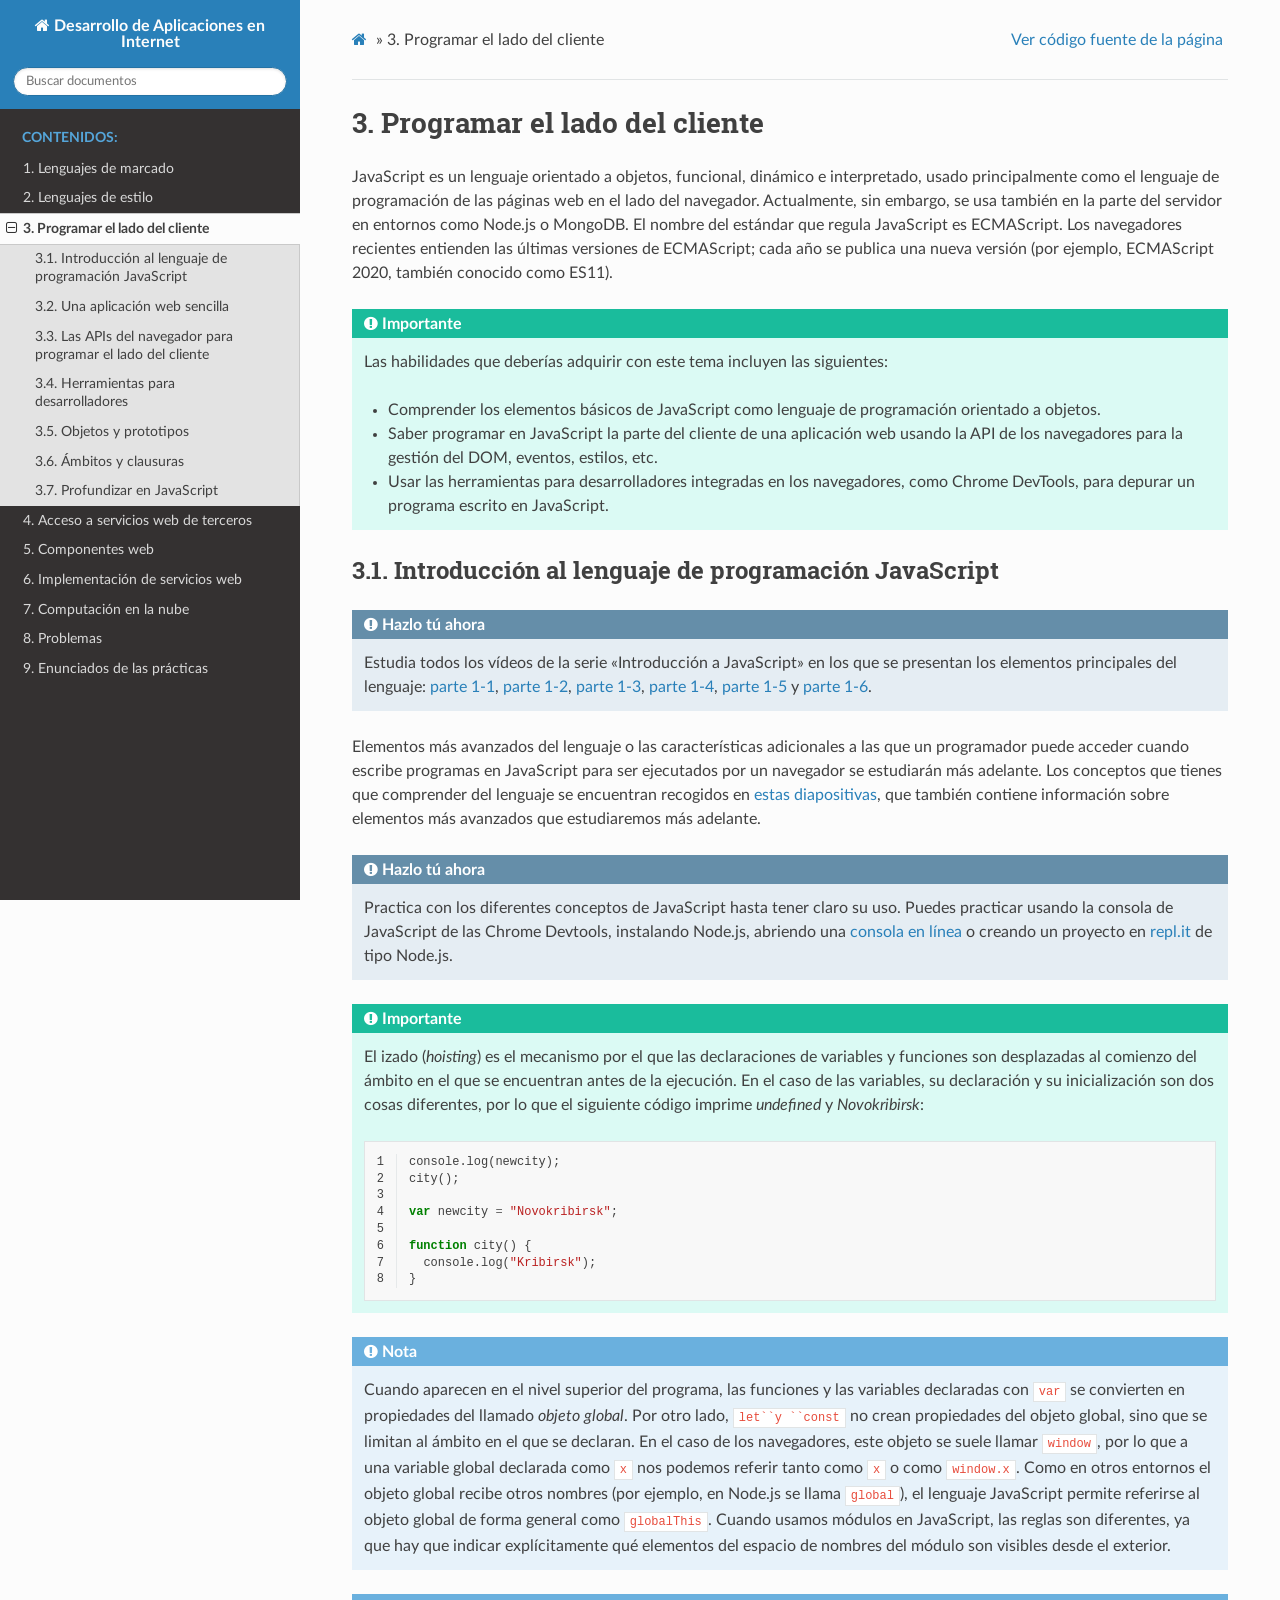
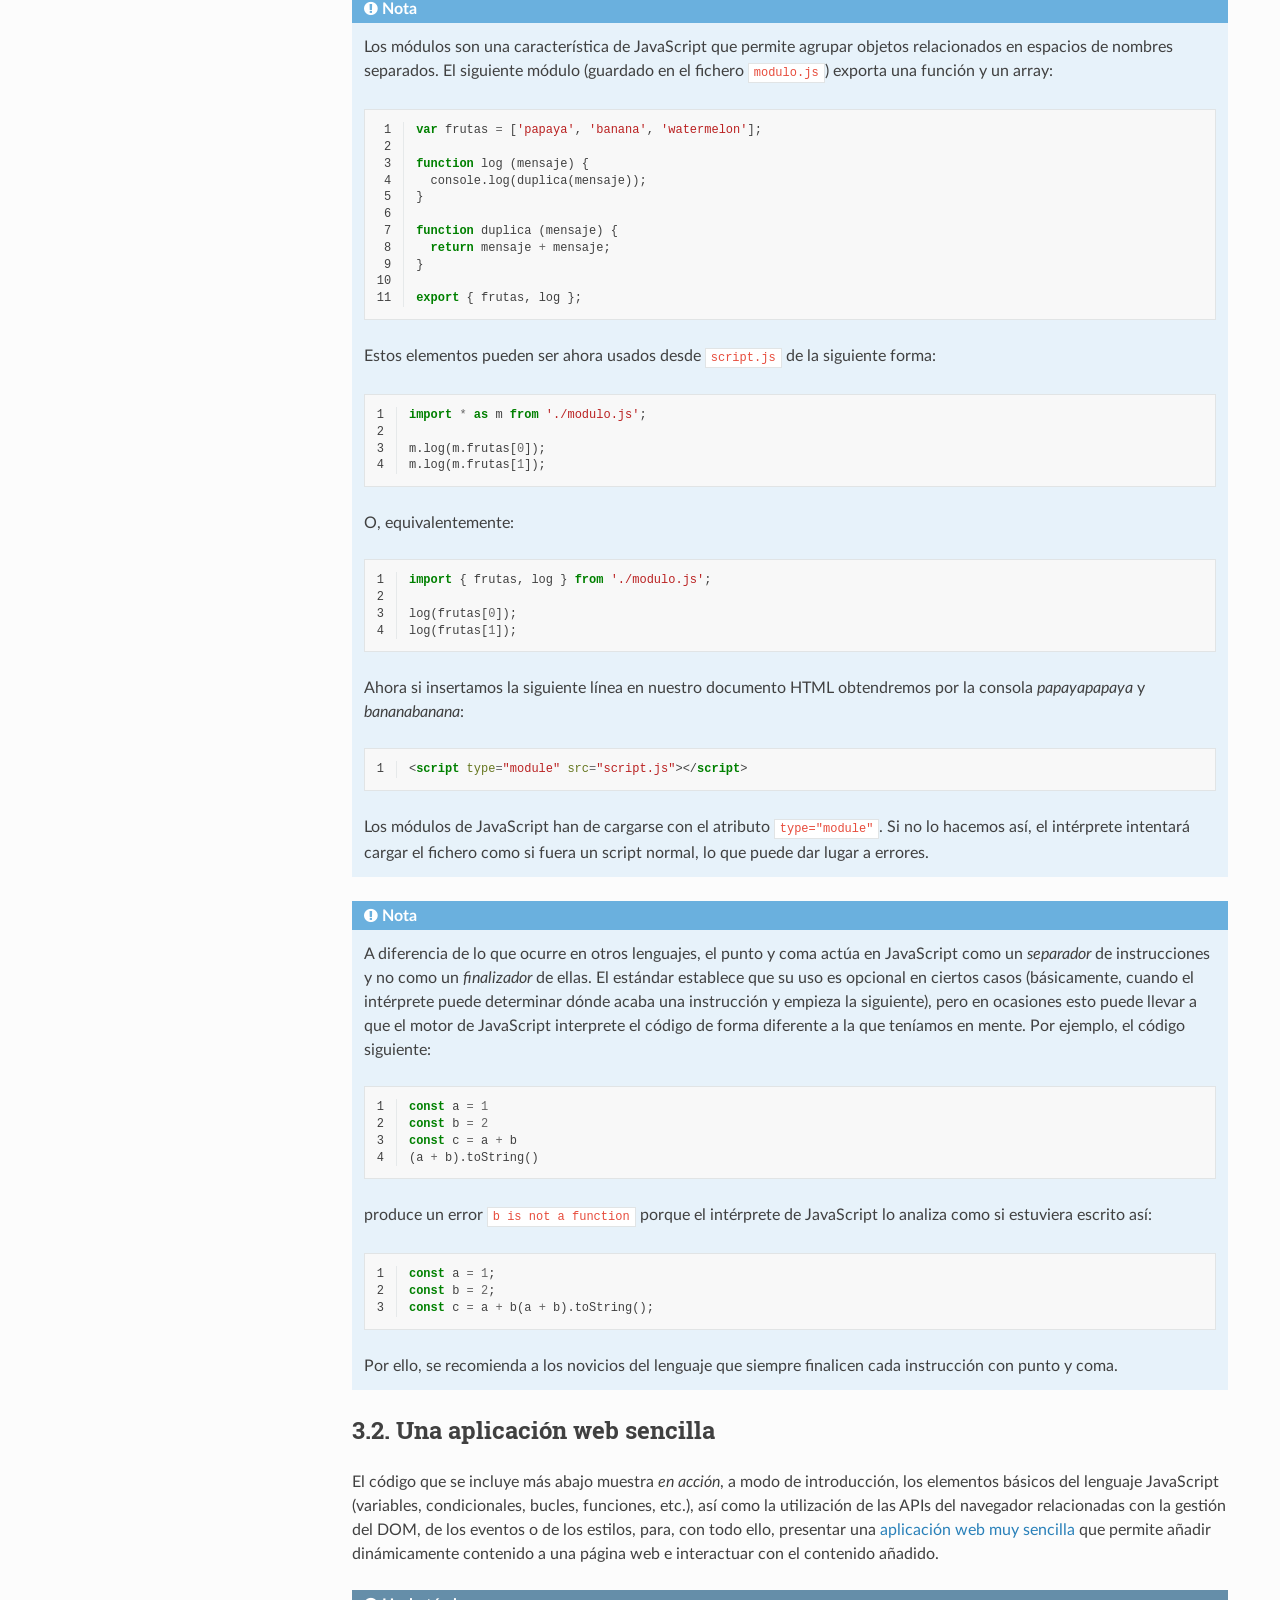
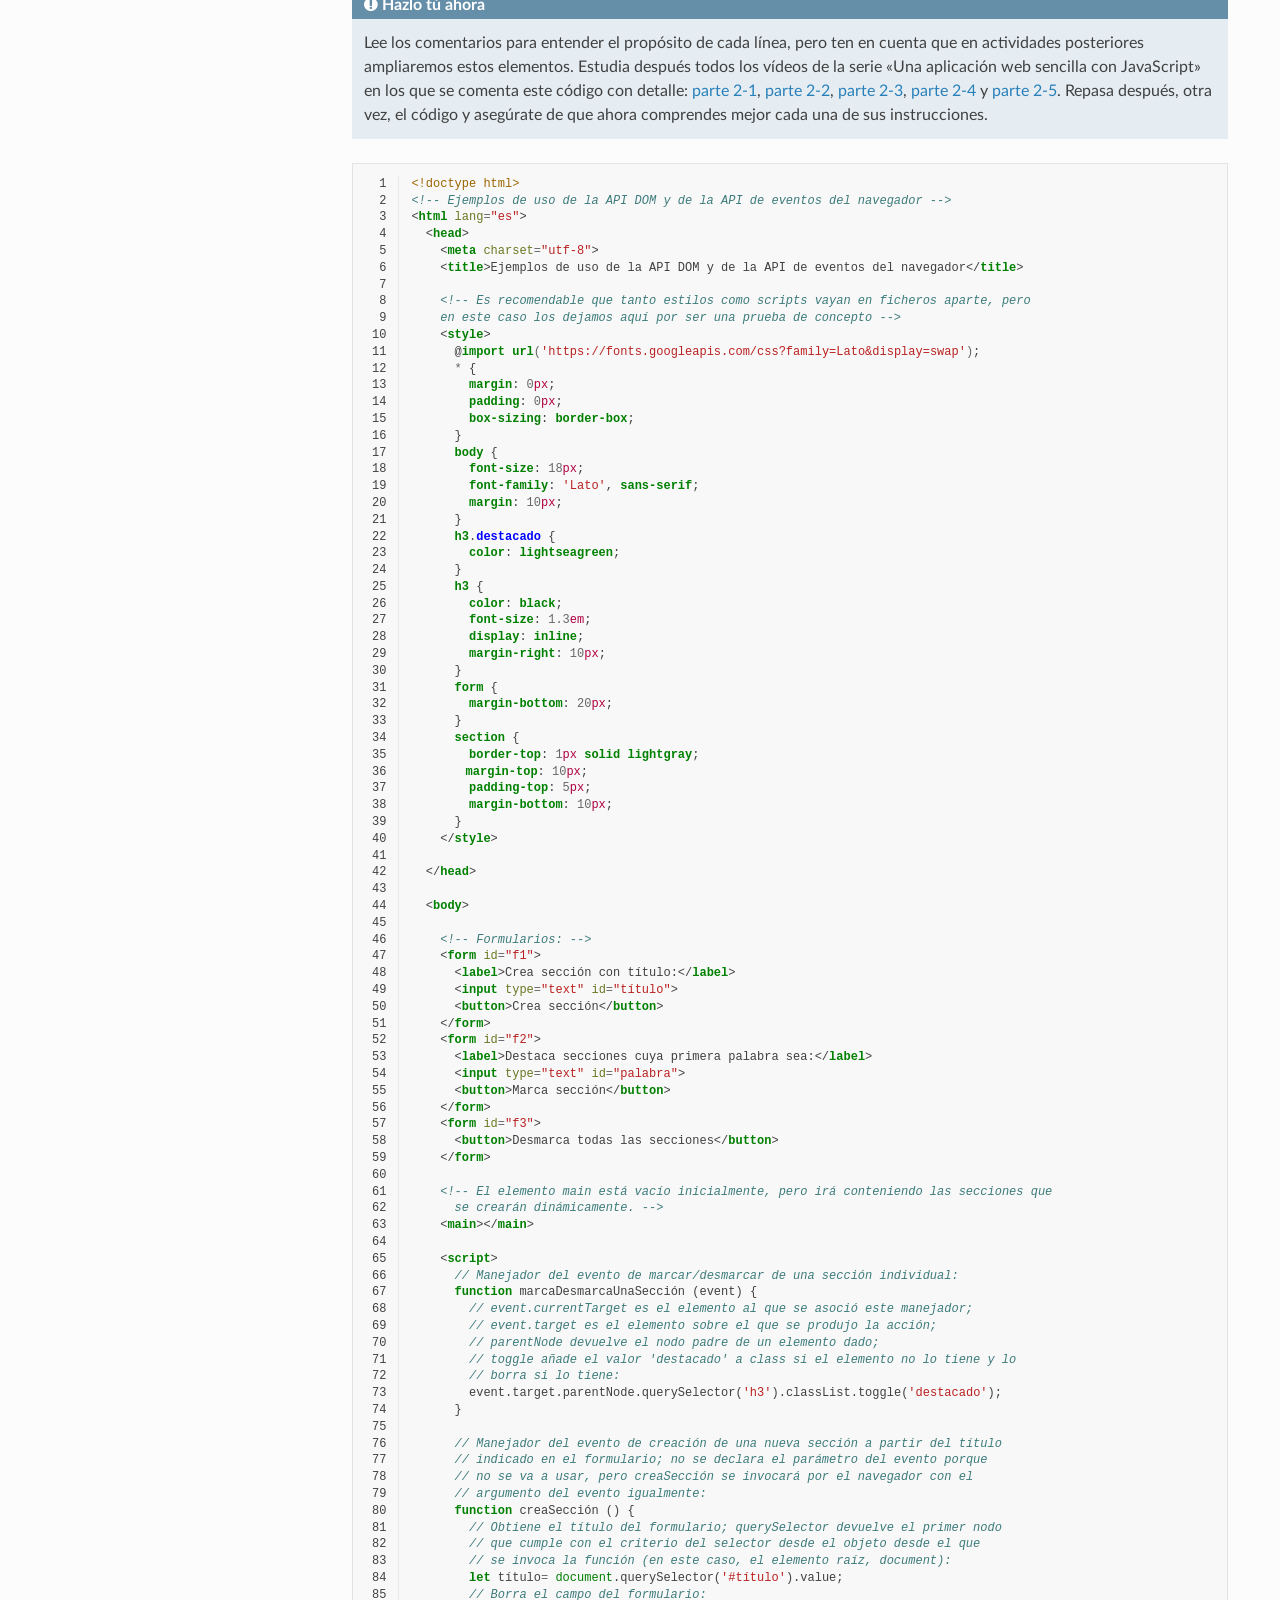
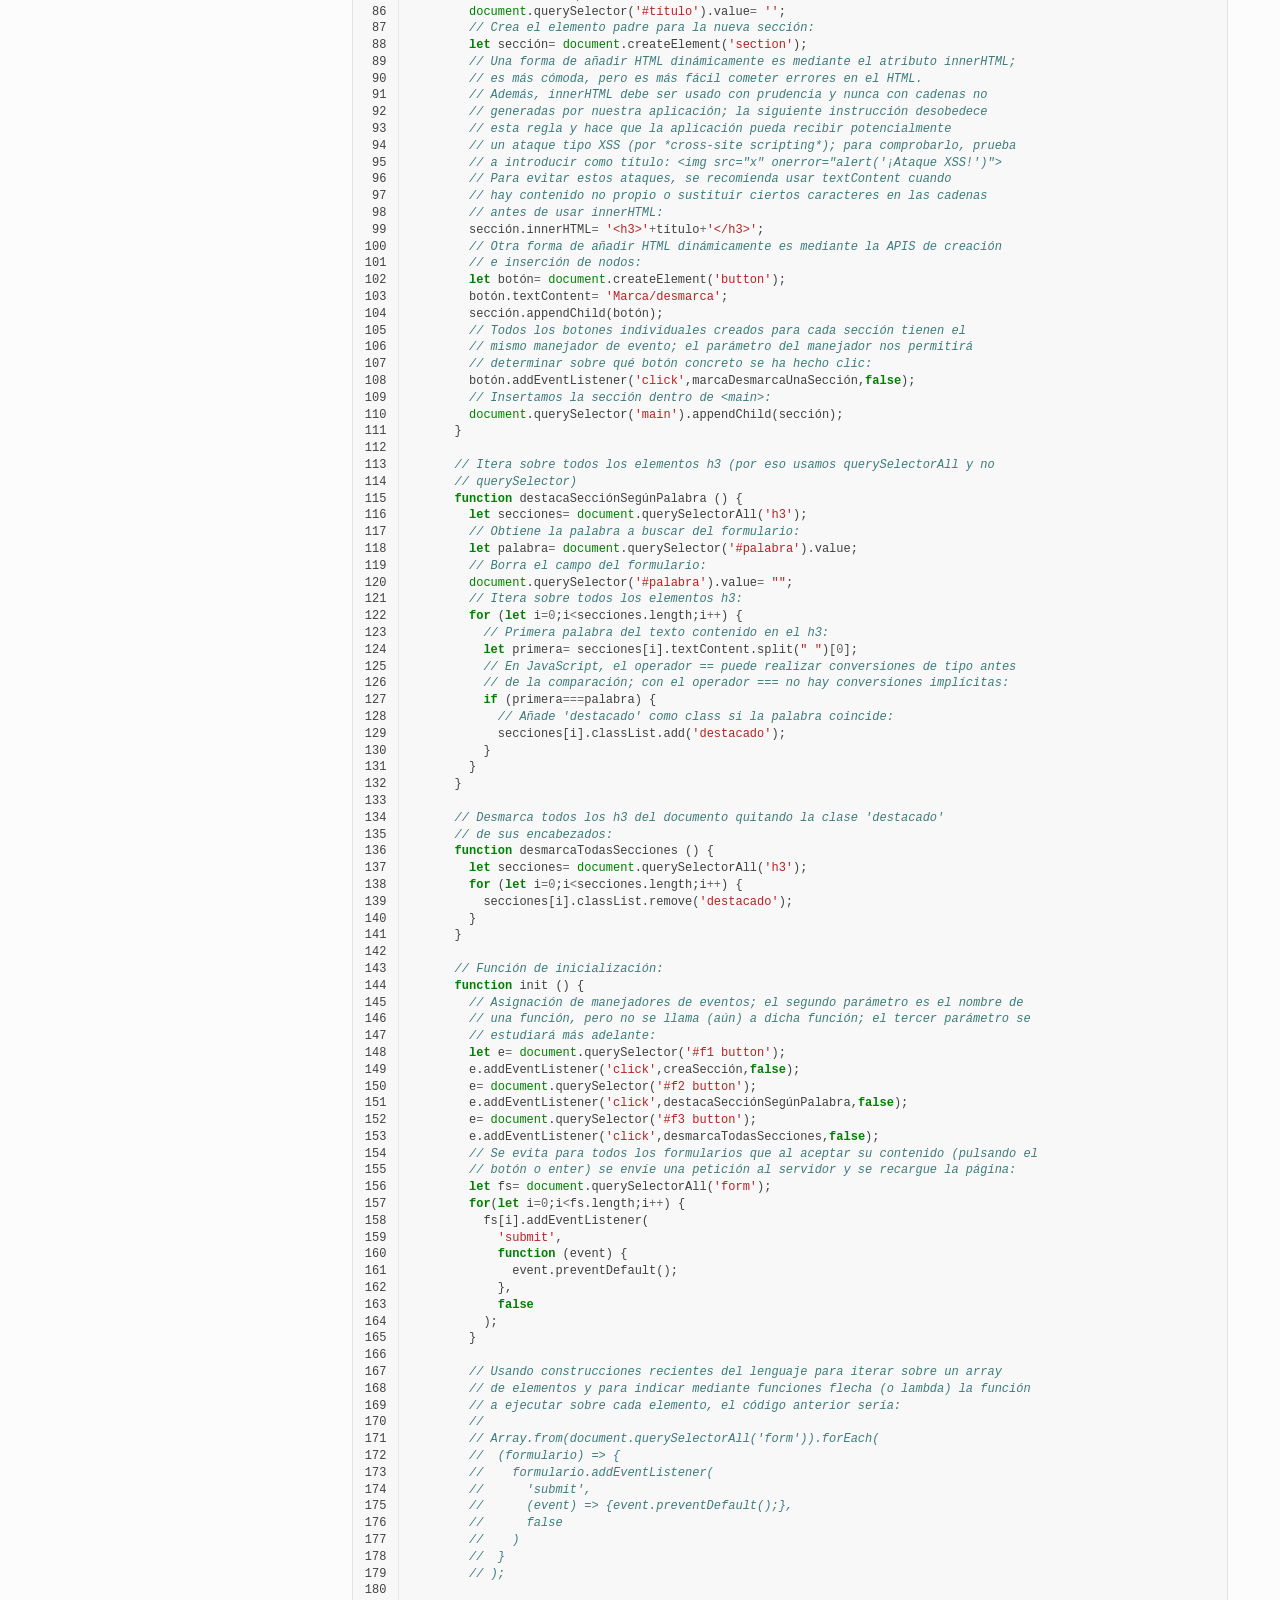
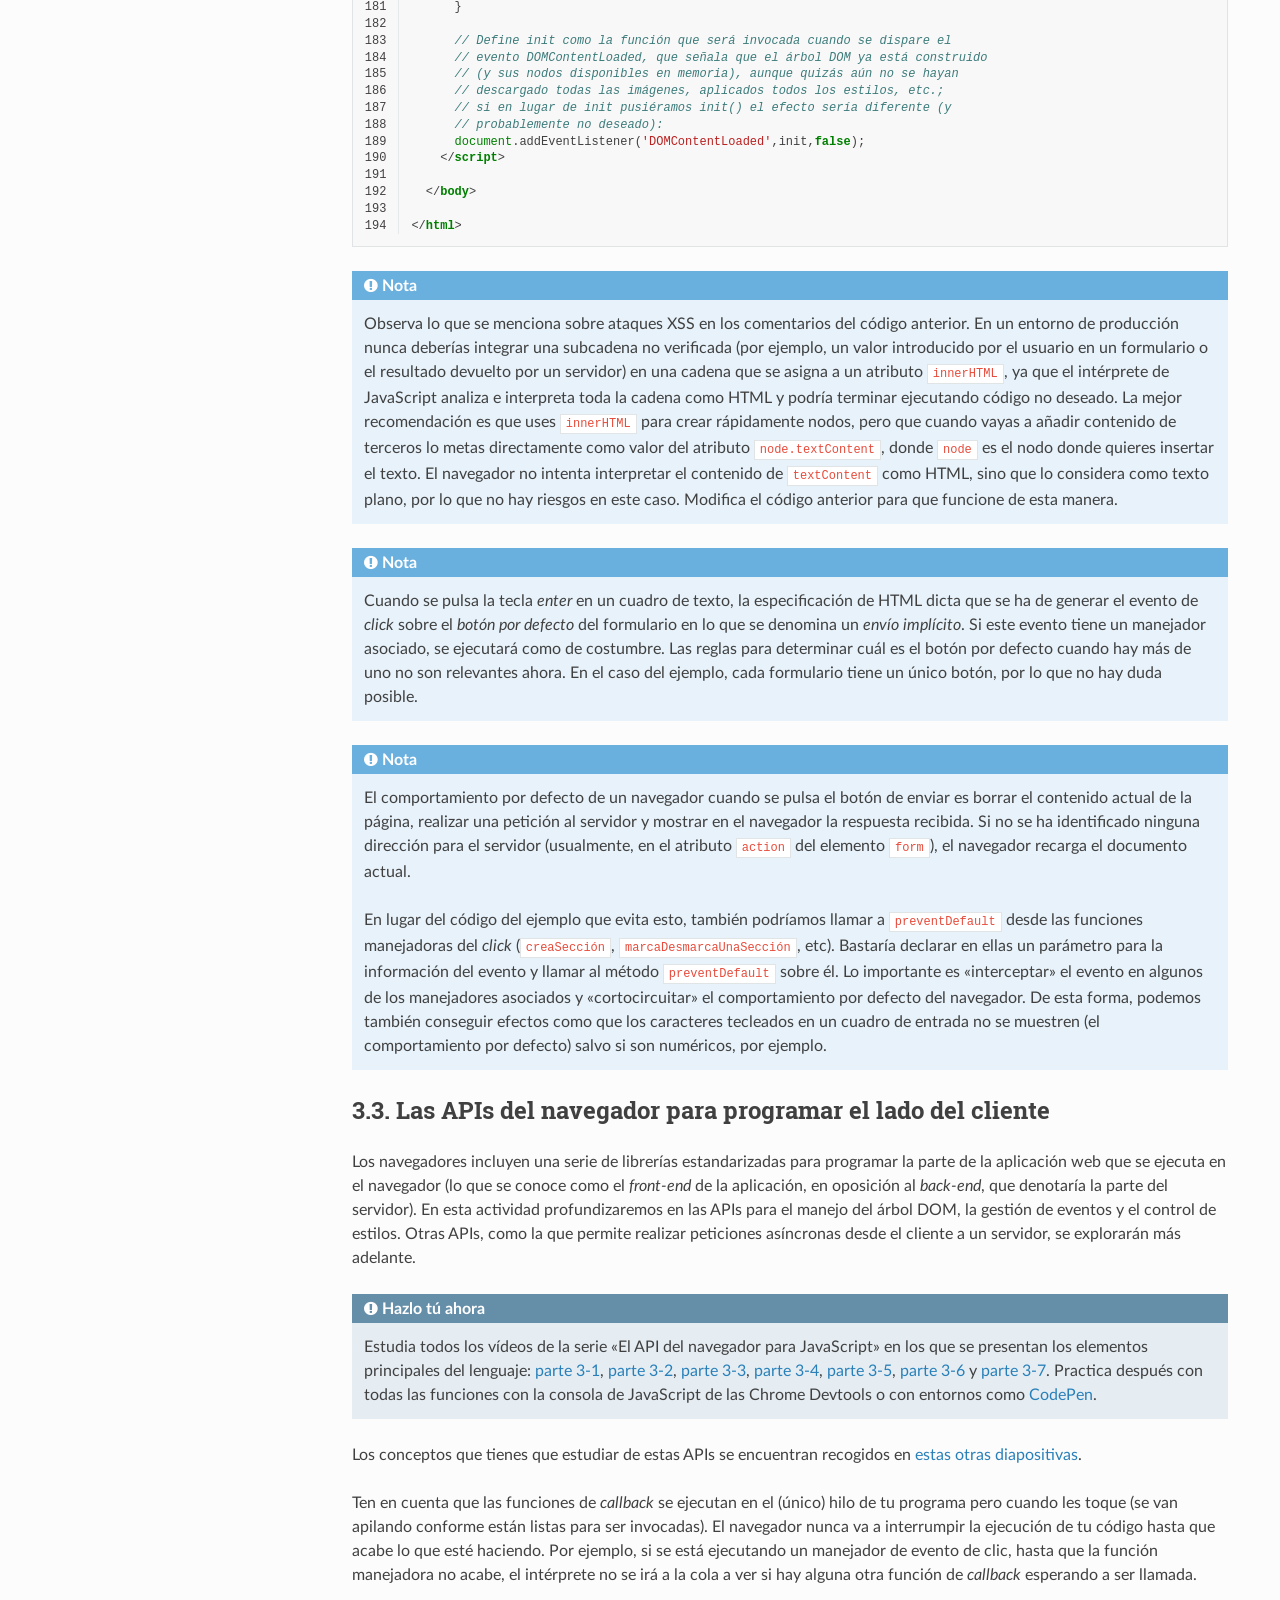
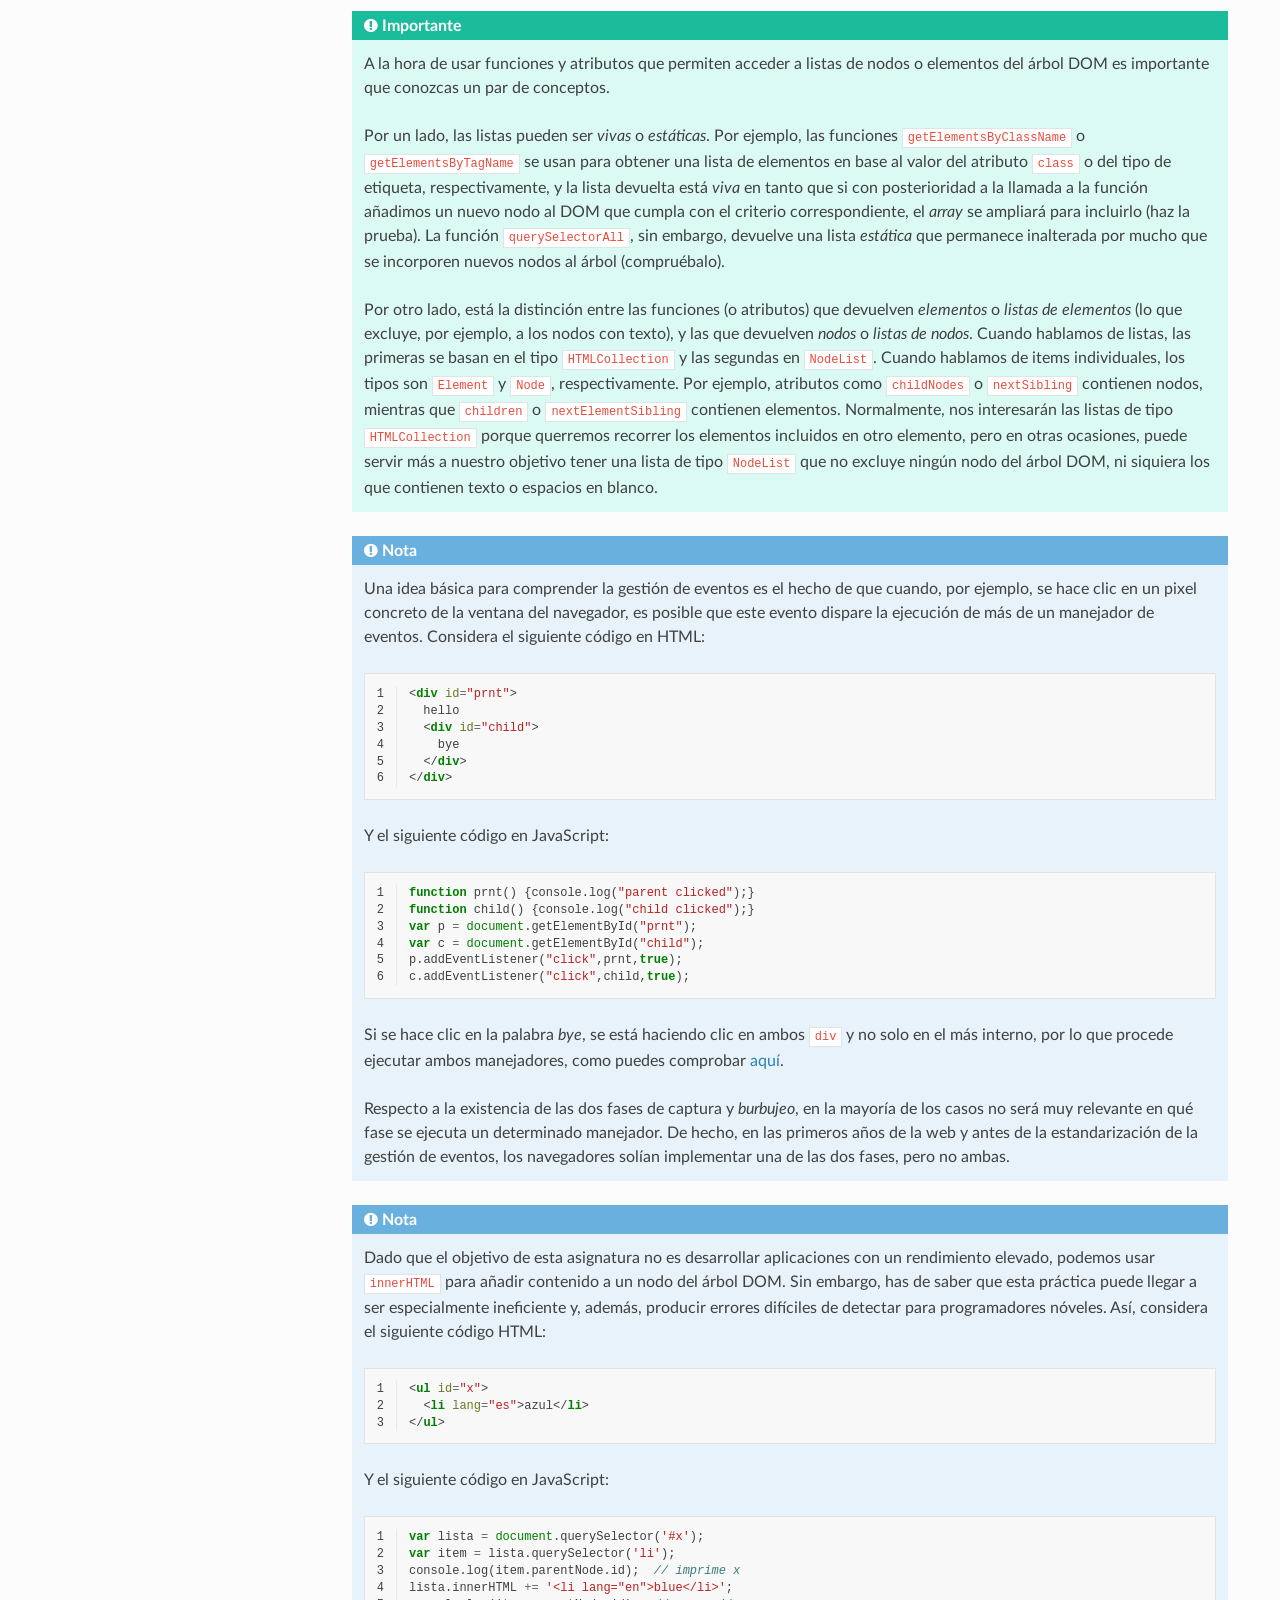
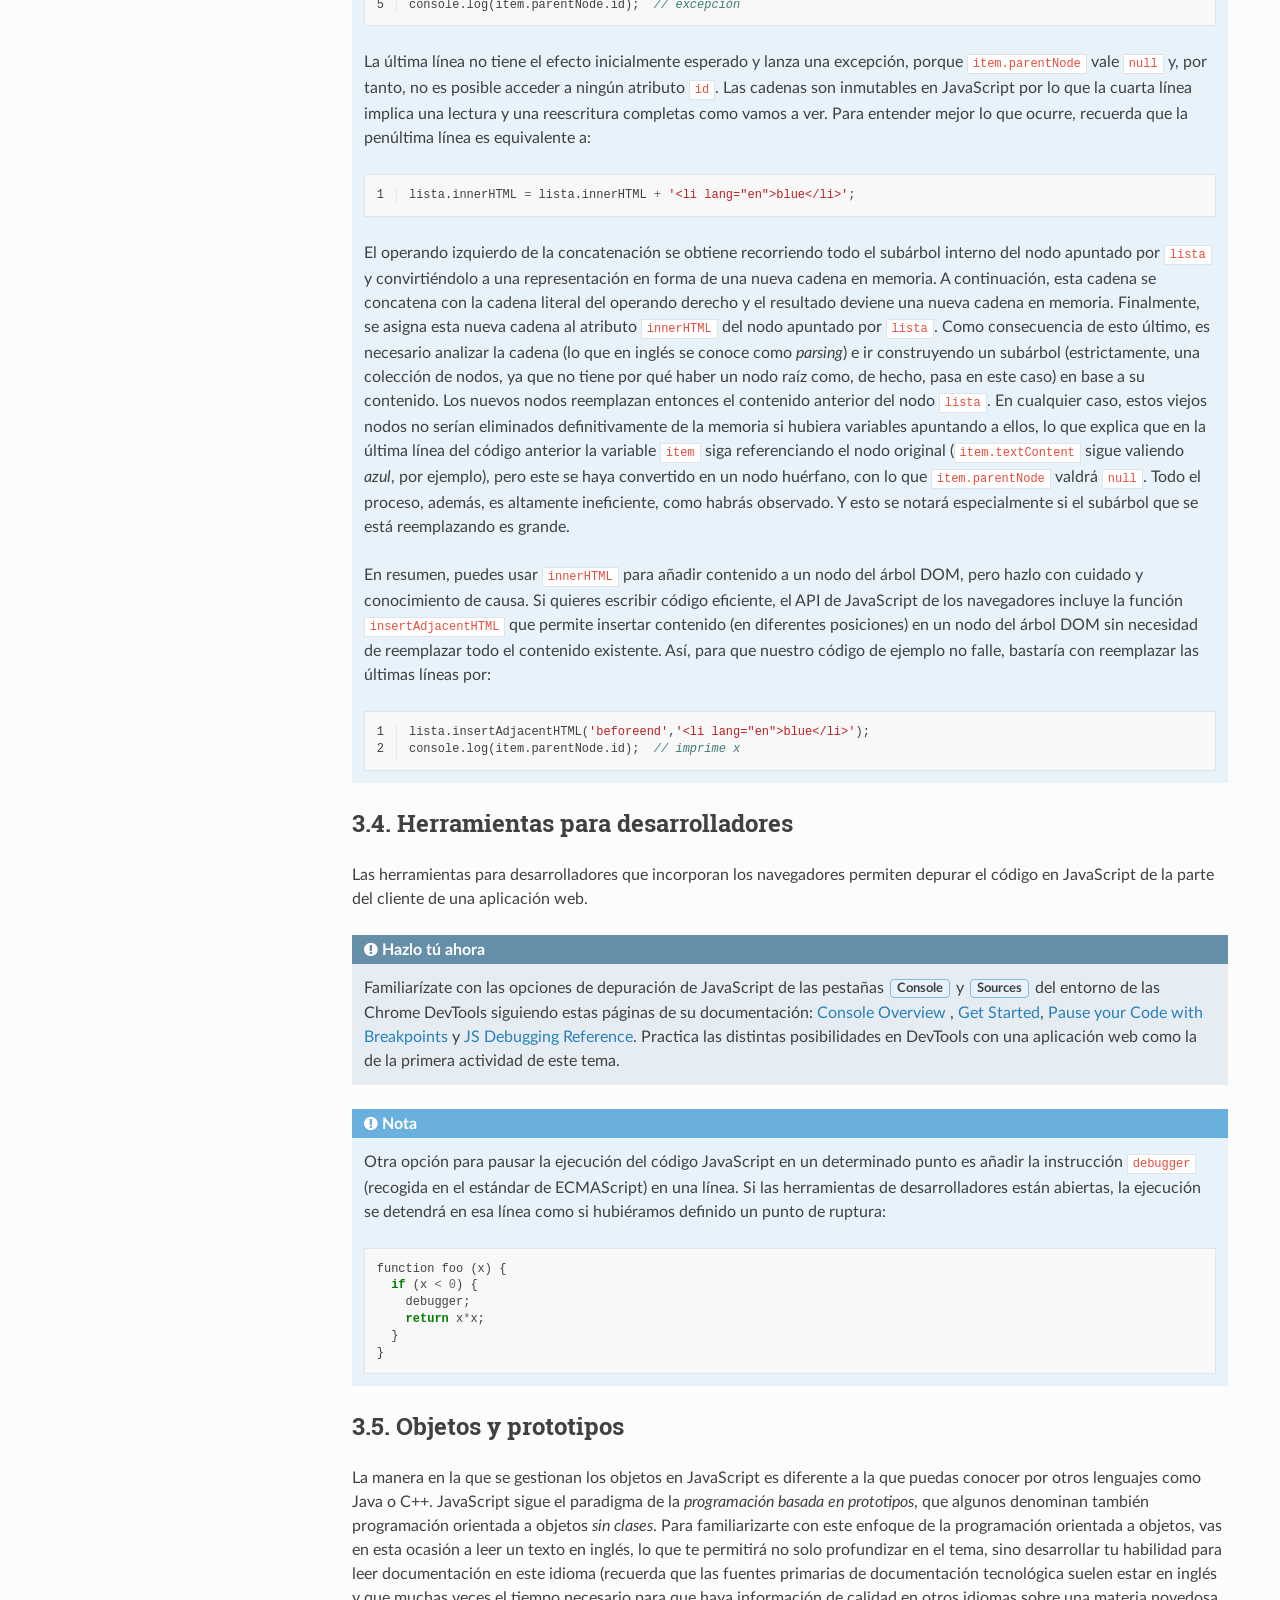
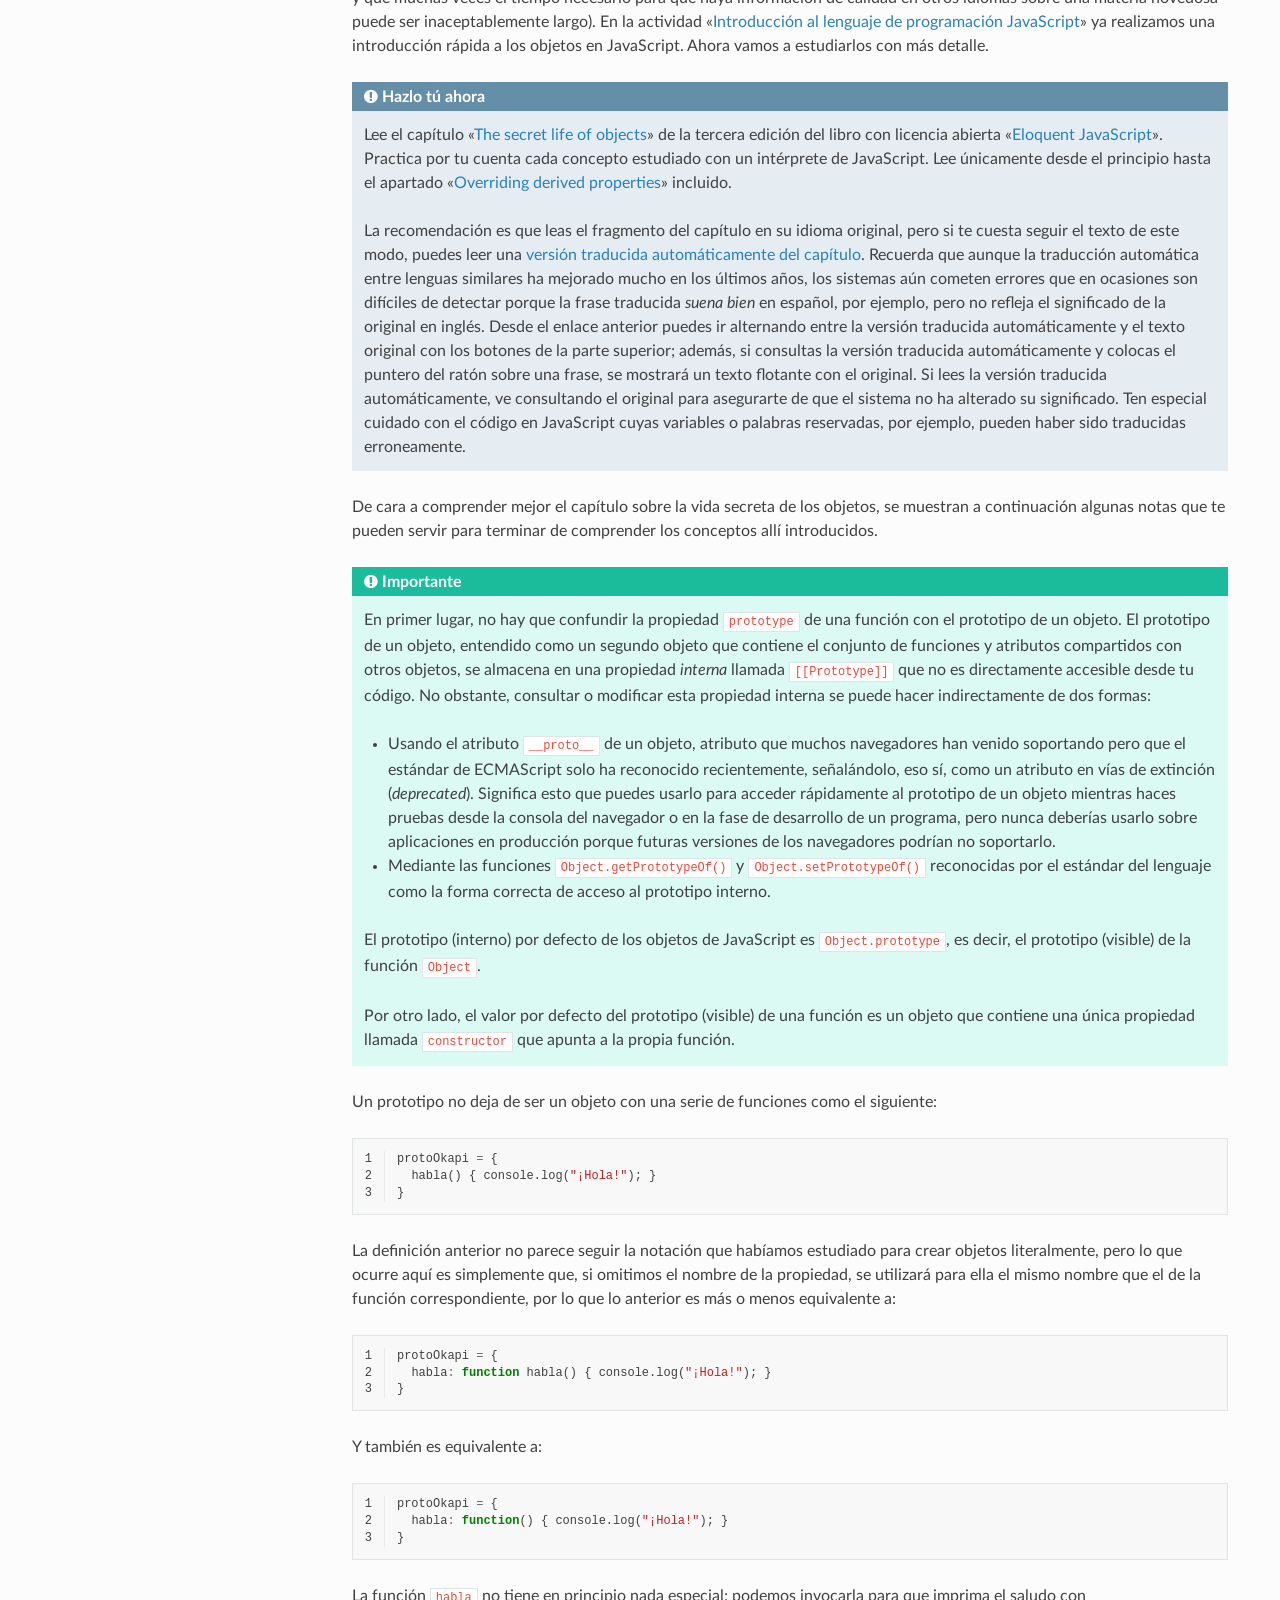
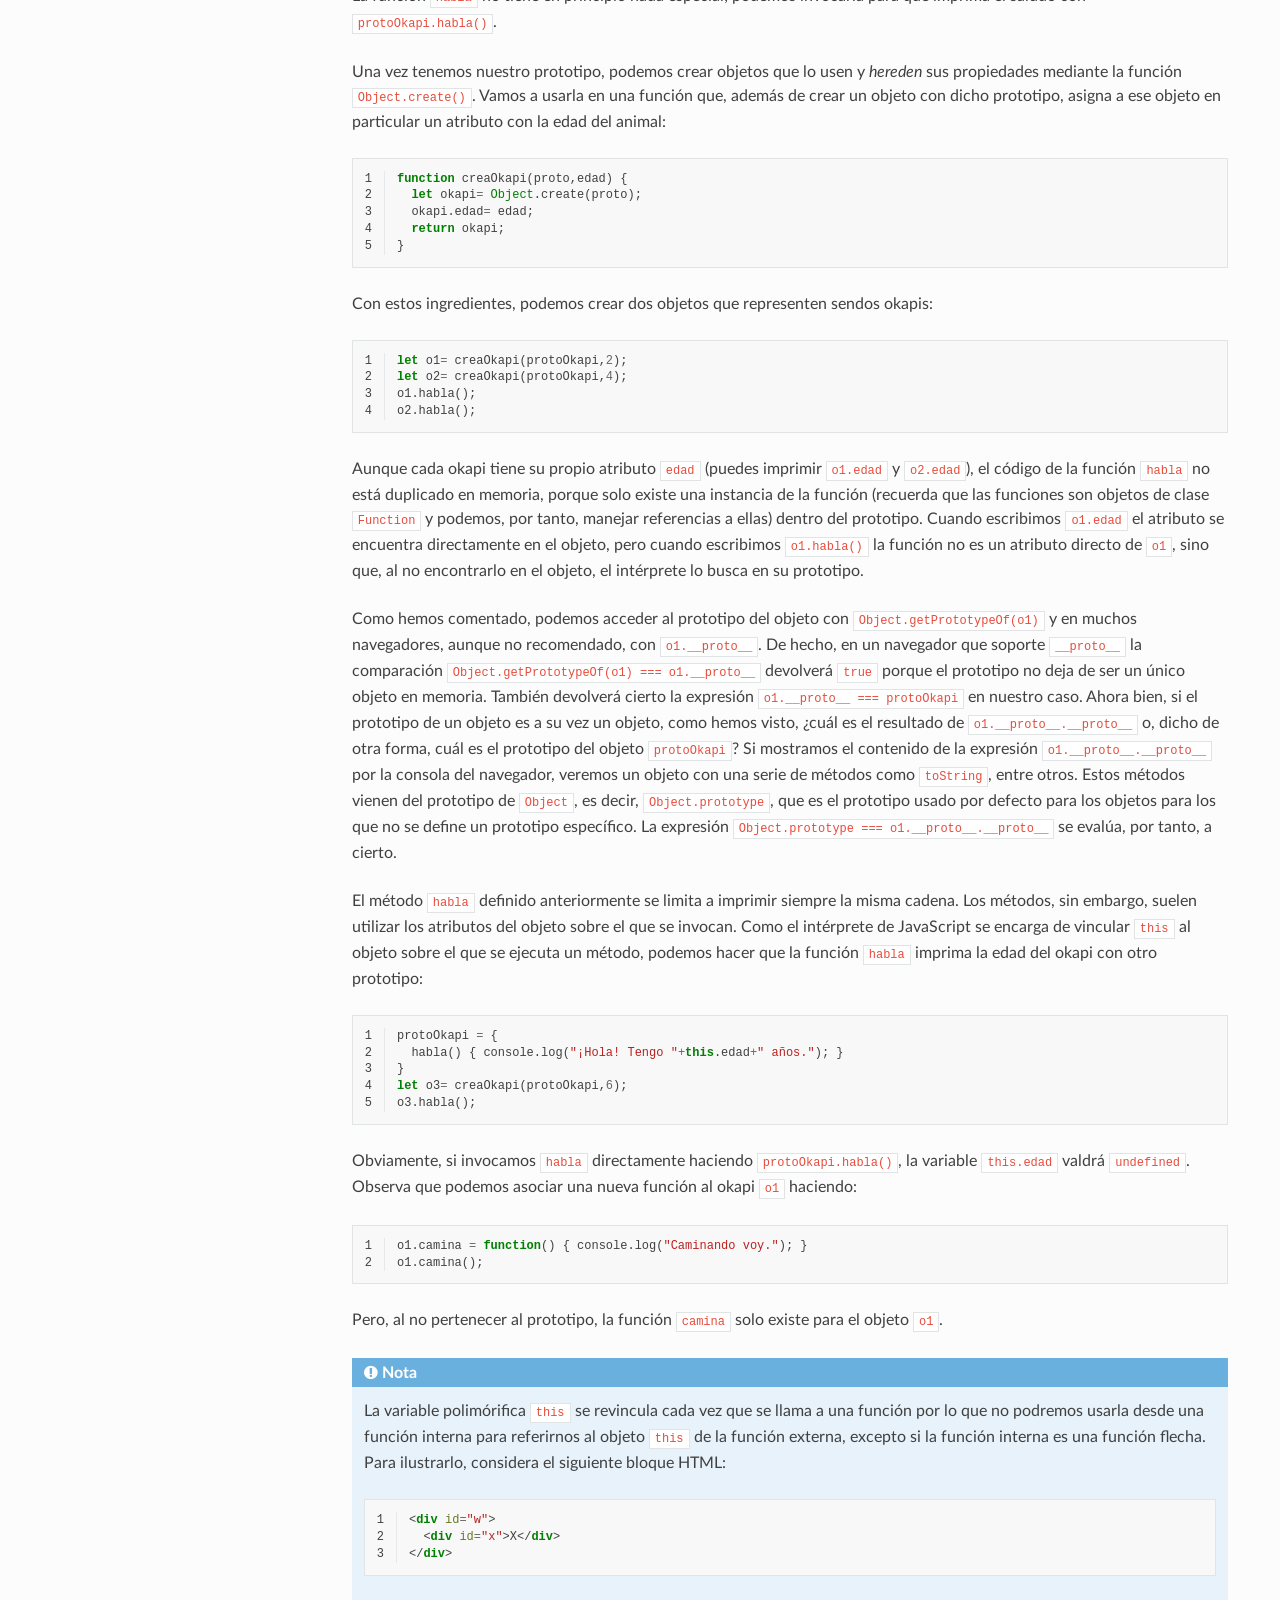
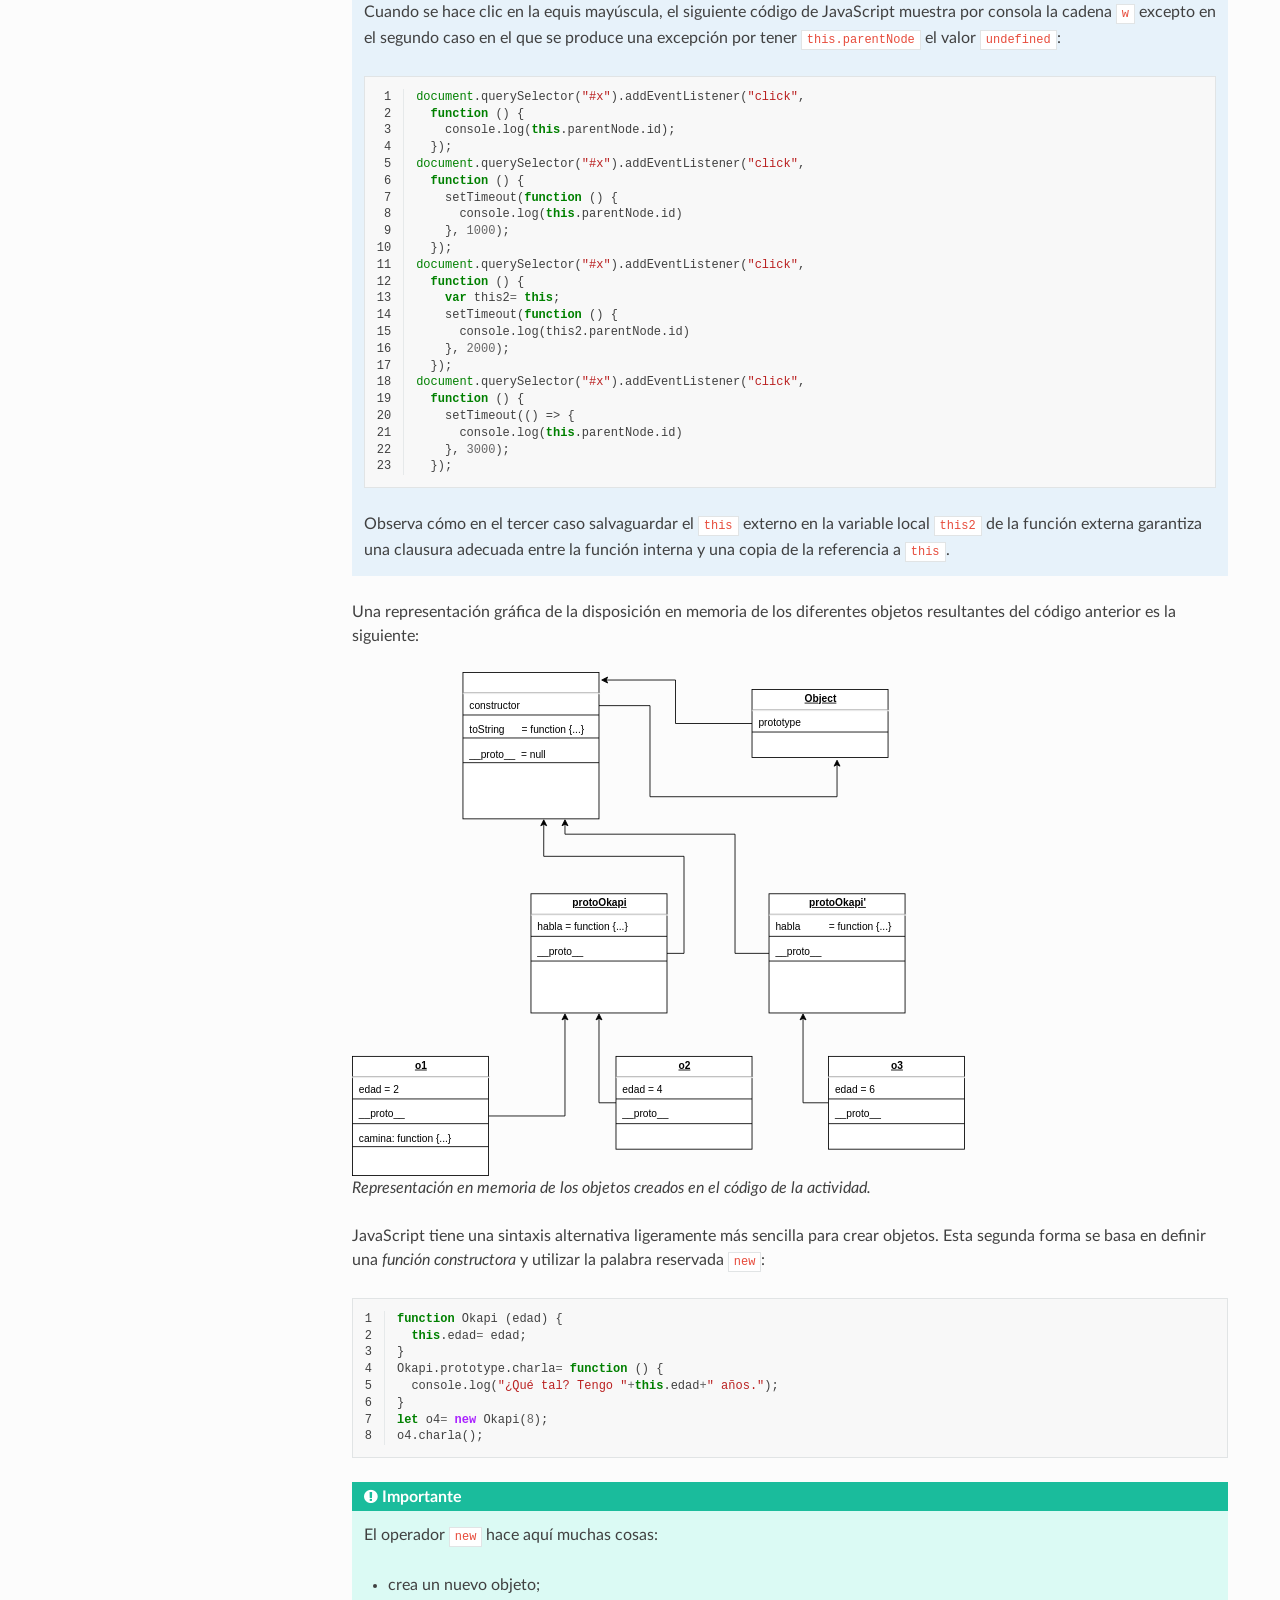
==== commit 9859a141: "deploy: cf8d967a6303f9c8eab0e54d5a1bce2e7de412d7" ====
--- a/cliente.html
+++ b/cliente.html
@@ -351,9 +351,9 @@
 <span class="linenos">161</span><span class="w">              </span><span class="nx">event</span><span class="p">.</span><span class="nx">preventDefault</span><span class="p">();</span><span class="w"></span>
 <span class="linenos">162</span><span class="w">            </span><span class="p">},</span><span class="w"> </span>
 <span class="linenos">163</span><span class="w">            </span><span class="kc">false</span><span class="w"></span>
-<span class="linenos">164</span><span class="w">          </span><span class="p">);</span><span class="w"></span>
+<span class="linenos">164</span><span class="w">          </span><span class="p">);</span><span class="w">        </span>
 <span class="linenos">165</span><span class="w">        </span><span class="p">}</span><span class="w"></span>
-<span class="linenos">166</span><span class="w">  </span>
+<span class="linenos">166</span>
 <span class="linenos">167</span><span class="w">        </span><span class="c1">// Usando construcciones recientes del lenguaje para iterar sobre un array </span><span class="w"></span>
 <span class="linenos">168</span><span class="w">        </span><span class="c1">// de elementos y para indicar mediante funciones flecha (o lambda) la función</span><span class="w"></span>
 <span class="linenos">169</span><span class="w">        </span><span class="c1">// a ejecutar sobre cada elemento, el código anterior sería: </span><span class="w"></span>
@@ -387,6 +387,15 @@
 <div class="admonition note">
 <p class="admonition-title">Nota</p>
 <p>Observa lo que se menciona sobre ataques XSS en los comentarios del código anterior. En un entorno de producción nunca deberías integrar una subcadena no verificada (por ejemplo, un valor introducido por el usuario en un formulario o el resultado devuelto por un servidor) en una cadena que se asigna a un atributo <code class="docutils literal notranslate"><span class="pre">innerHTML</span></code>, ya que el intérprete de JavaScript analiza e interpreta toda la cadena como HTML y podría terminar ejecutando código no deseado. La mejor recomendación es que uses <code class="docutils literal notranslate"><span class="pre">innerHTML</span></code> para crear rápidamente nodos, pero que cuando vayas a añadir contenido de terceros lo metas directamente como valor del atributo <code class="docutils literal notranslate"><span class="pre">node.textContent</span></code>, donde <code class="docutils literal notranslate"><span class="pre">node</span></code> es el nodo donde quieres insertar el texto. El navegador no intenta interpretar el contenido de <code class="docutils literal notranslate"><span class="pre">textContent</span></code> como HTML, sino que lo considera como texto plano, por lo que no hay riesgos en este caso. Modifica el código anterior para que funcione de esta manera.</p>
+</div>
+<div class="admonition note">
+<p class="admonition-title">Nota</p>
+<p>Cuando se pulsa la tecla <em>enter</em> en un cuadro de texto, la especificación de HTML dicta que se ha de generar el evento de <em>click</em> sobre el <em>botón por defecto</em> del formulario en lo que se denomina un <em>envío implícito</em>. Si este evento tiene un manejador asociado, se ejecutará como de costumbre. Las reglas para determinar cuál es el botón por defecto cuando hay más de uno no son relevantes ahora. En el caso del ejemplo, cada formulario tiene un único botón, por lo que no hay duda posible.</p>
+</div>
+<div class="admonition note">
+<p class="admonition-title">Nota</p>
+<p>El comportamiento por defecto de un navegador cuando se pulsa el botón de enviar es borrar el contenido actual de la página, realizar una petición al servidor y mostrar en el navegador la respuesta recibida. Si no se ha identificado ninguna dirección para el servidor (usualmente, en el atributo <code class="docutils literal notranslate"><span class="pre">action</span></code> del elemento <code class="docutils literal notranslate"><span class="pre">form</span></code>), el navegador recarga el documento actual.</p>
+<p>En lugar del código del ejemplo que evita esto, también podríamos llamar a <code class="docutils literal notranslate"><span class="pre">preventDefault</span></code> desde las funciones manejadoras del <em>click</em> (<code class="docutils literal notranslate"><span class="pre">creaSección</span></code>, <code class="docutils literal notranslate"><span class="pre">marcaDesmarcaUnaSección</span></code>, etc). Bastaría declarar en ellas un parámetro para la información del evento y llamar al método <code class="docutils literal notranslate"><span class="pre">preventDefault</span></code> sobre él. Lo importante es «interceptar» el evento en algunos de los manejadores asociados y «cortocircuitar» el comportamiento por defecto del navegador. De esta forma, podemos también conseguir efectos como que los caracteres tecleados en un cuadro de entrada no se muestren (el comportamiento por defecto) salvo si son numéricos, por ejemplo.</p>
 </div>
 </section>
 <section id="las-apis-del-navegador-para-programar-el-lado-del-cliente">
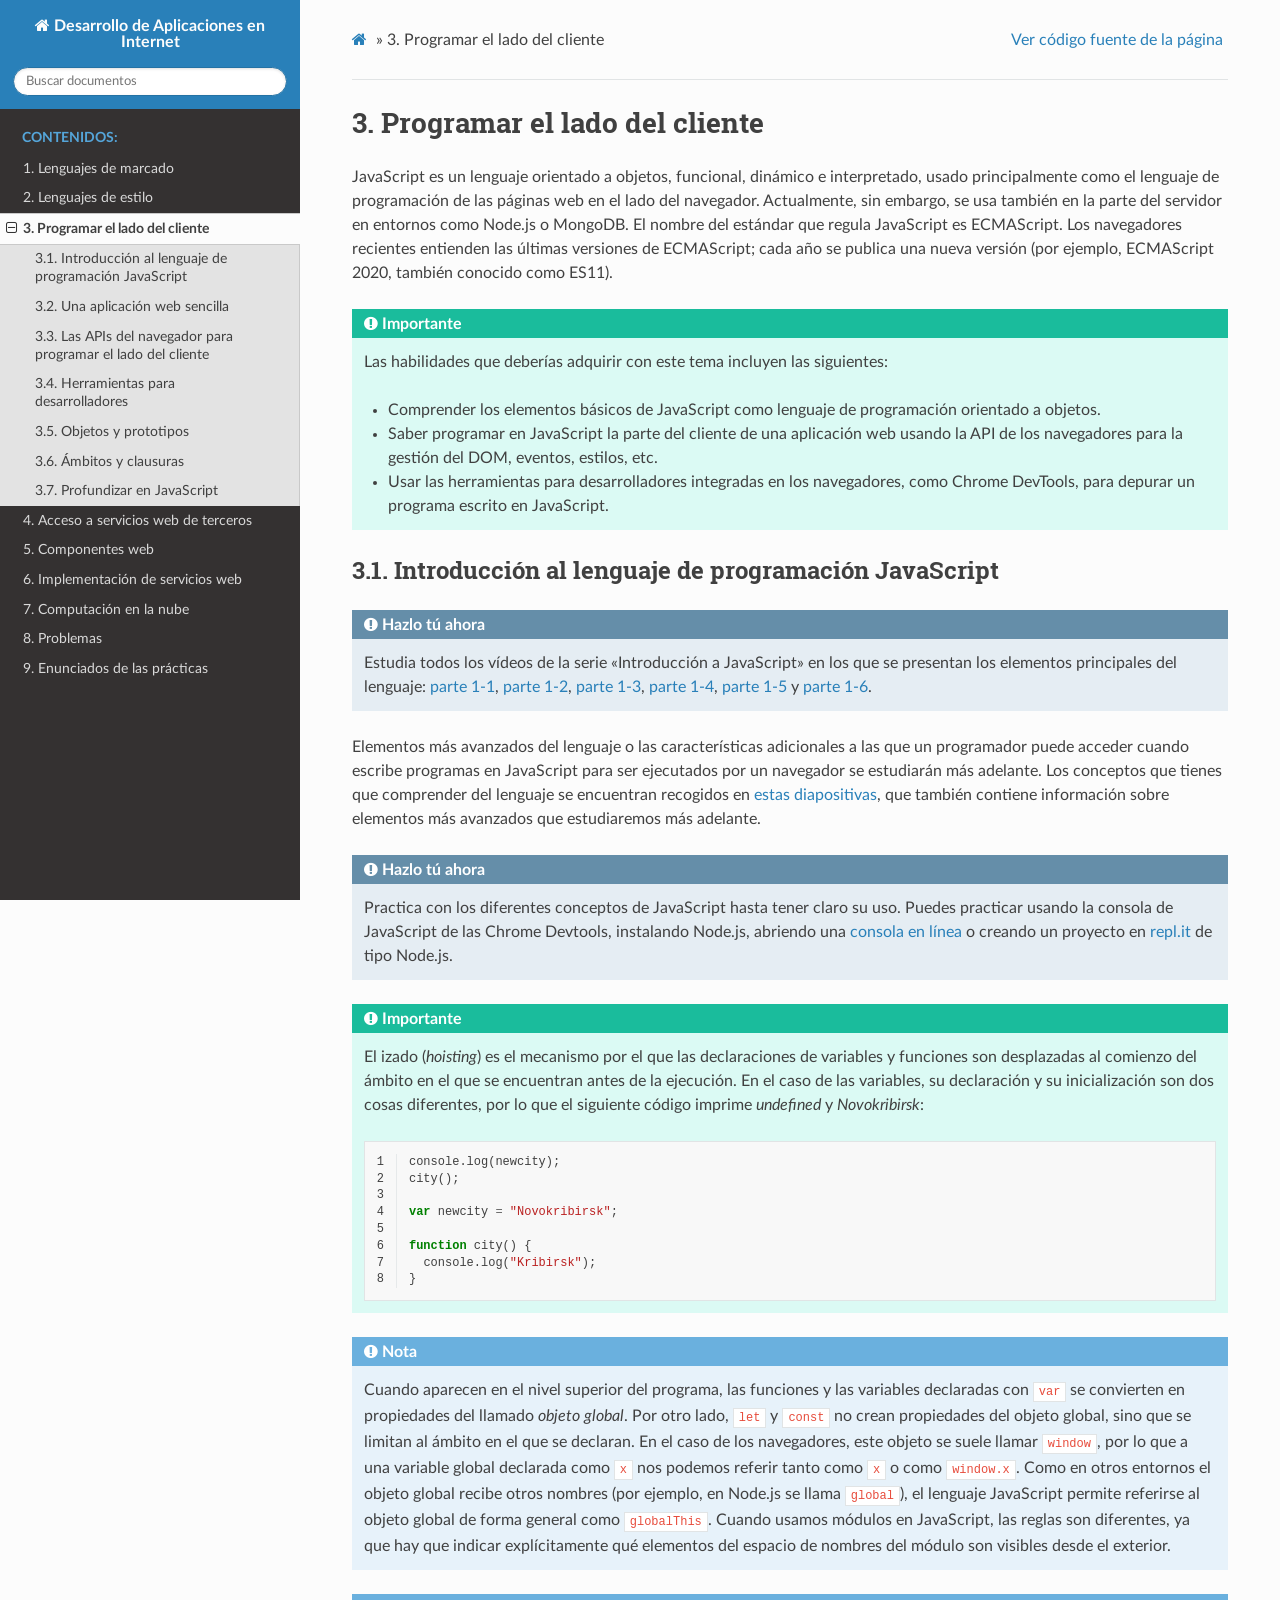
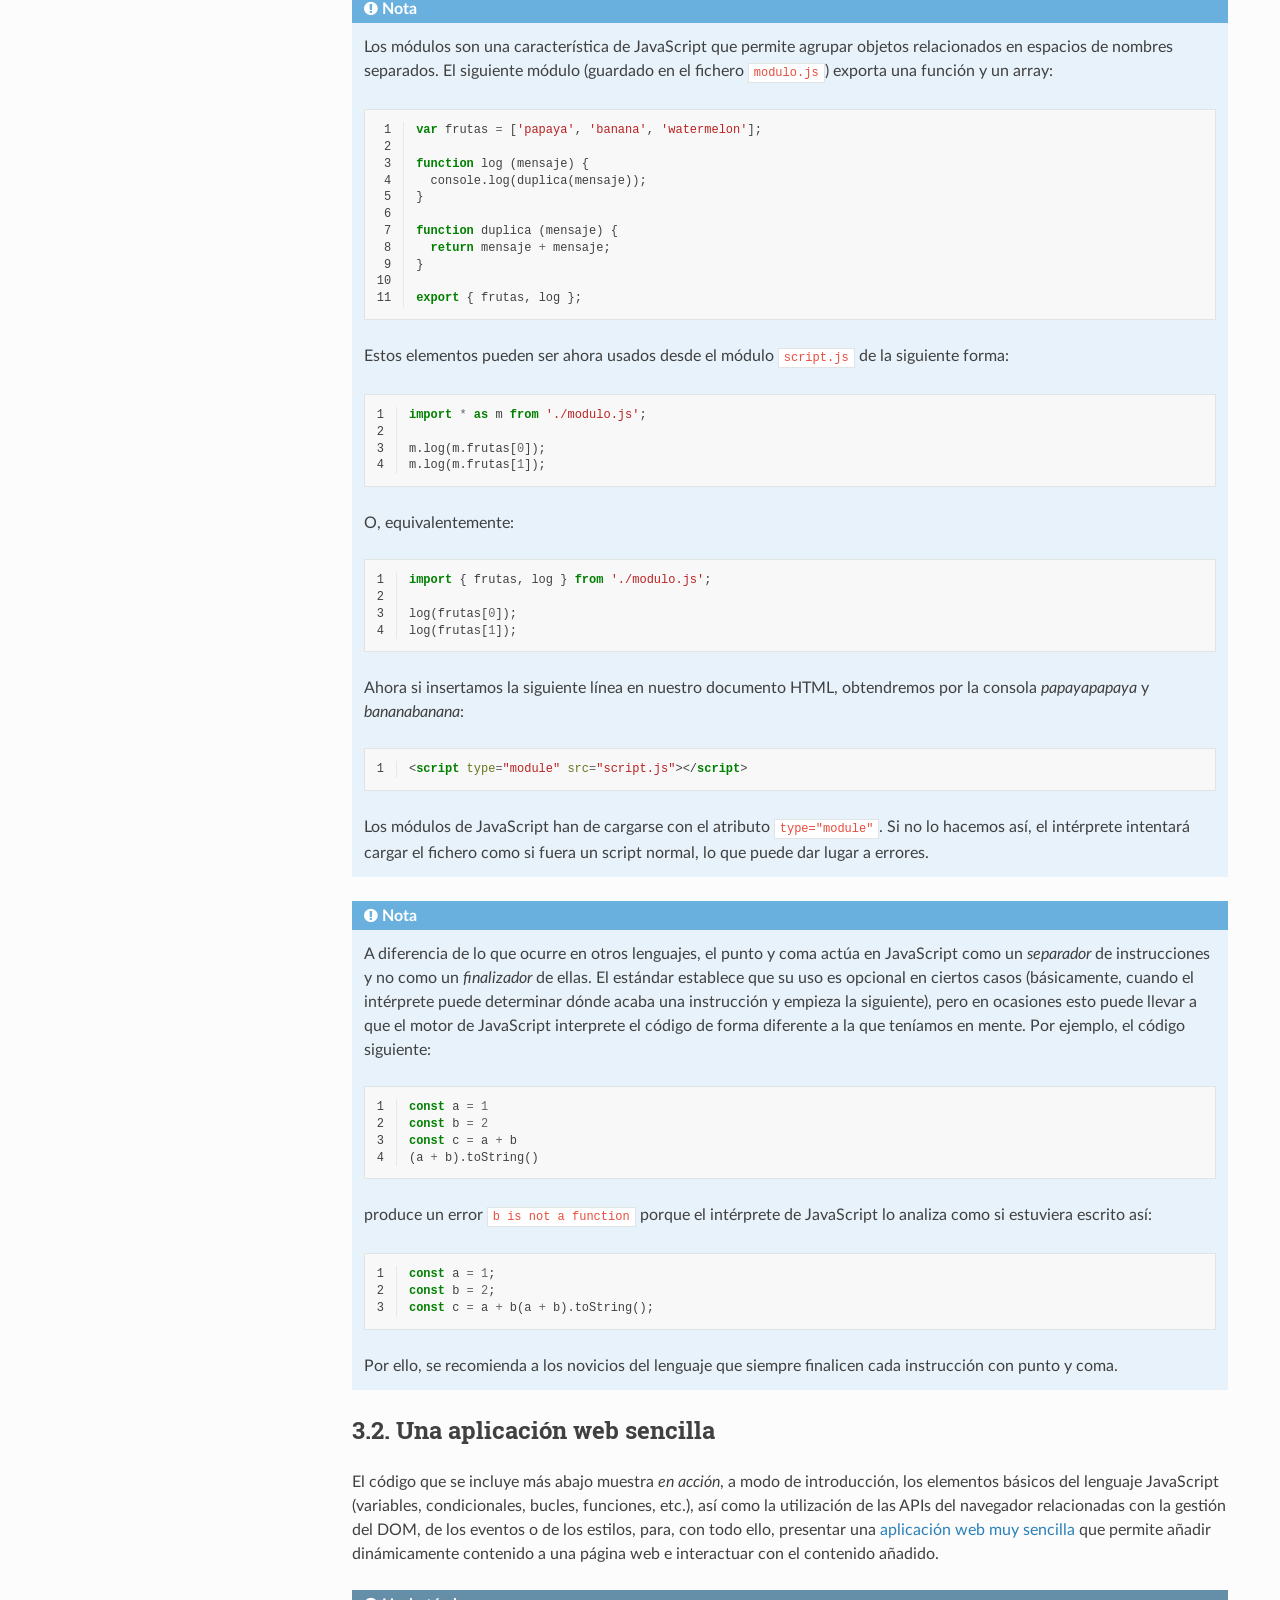
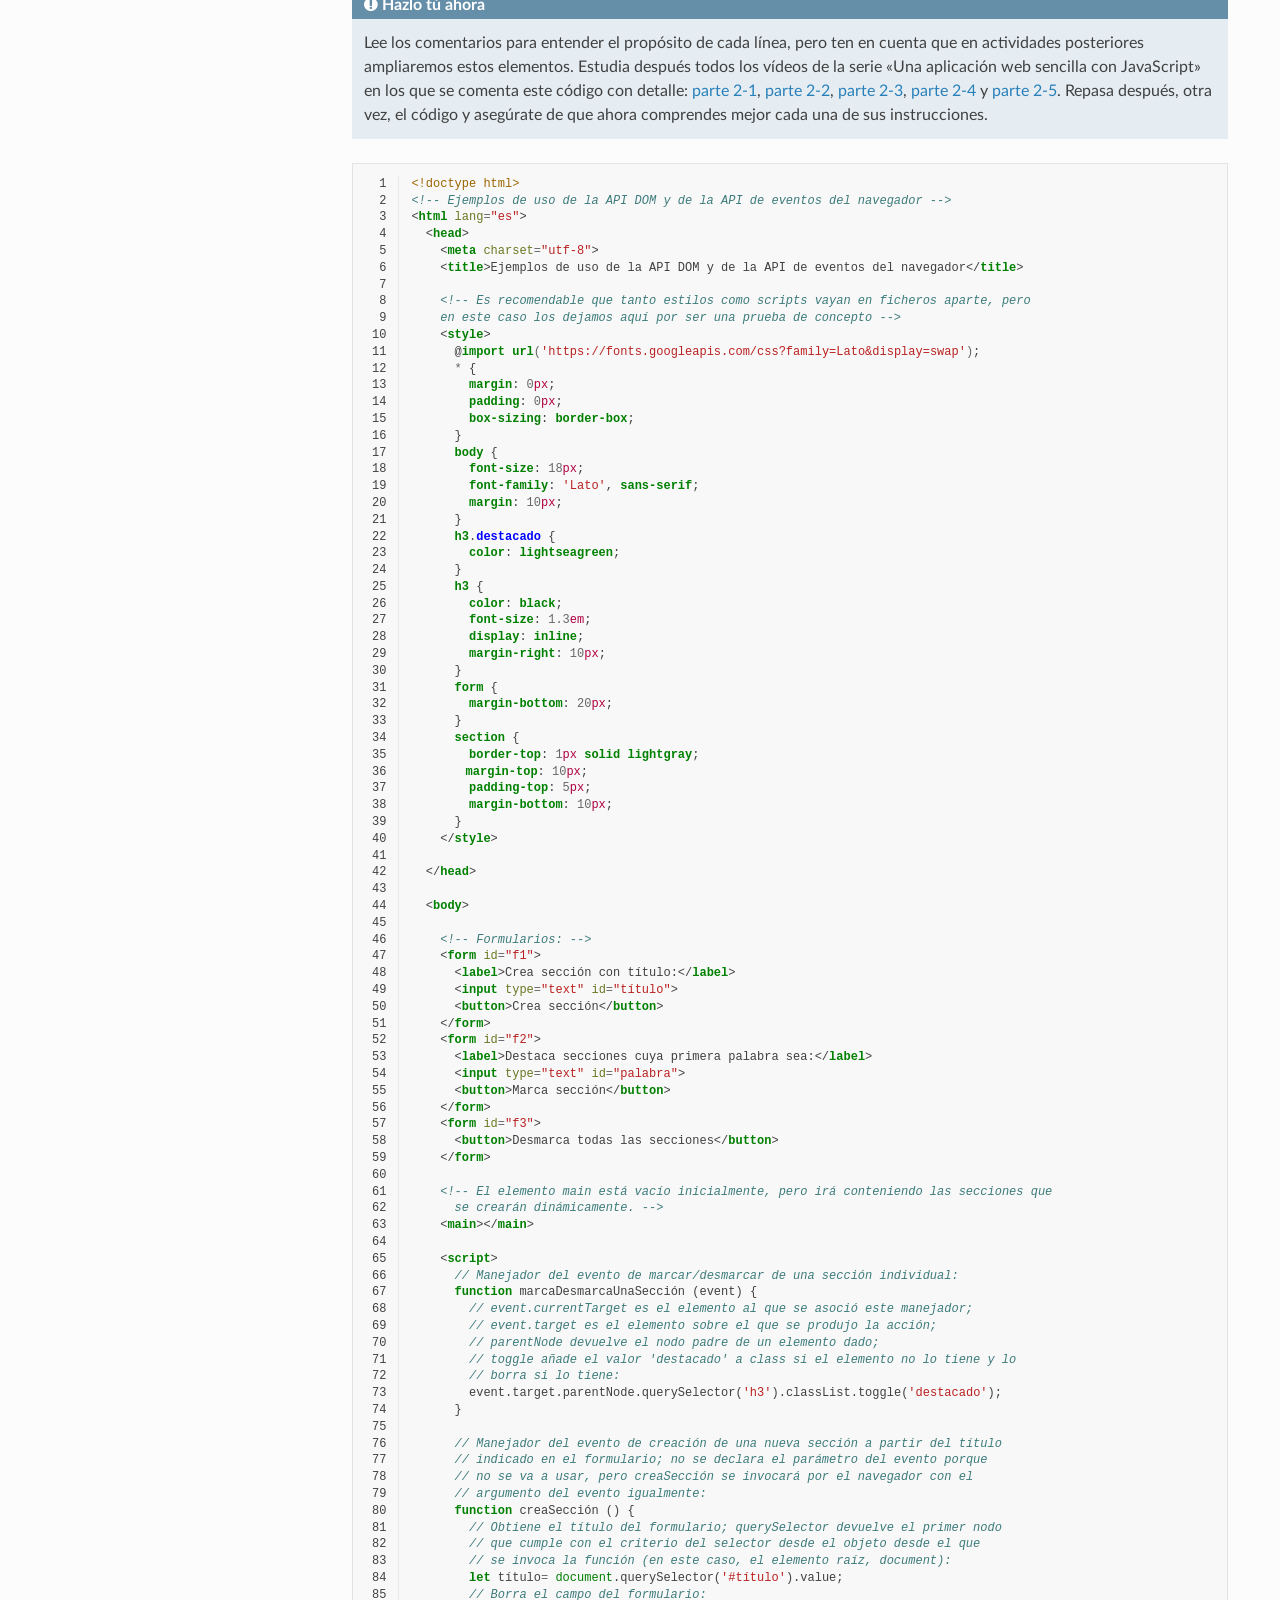
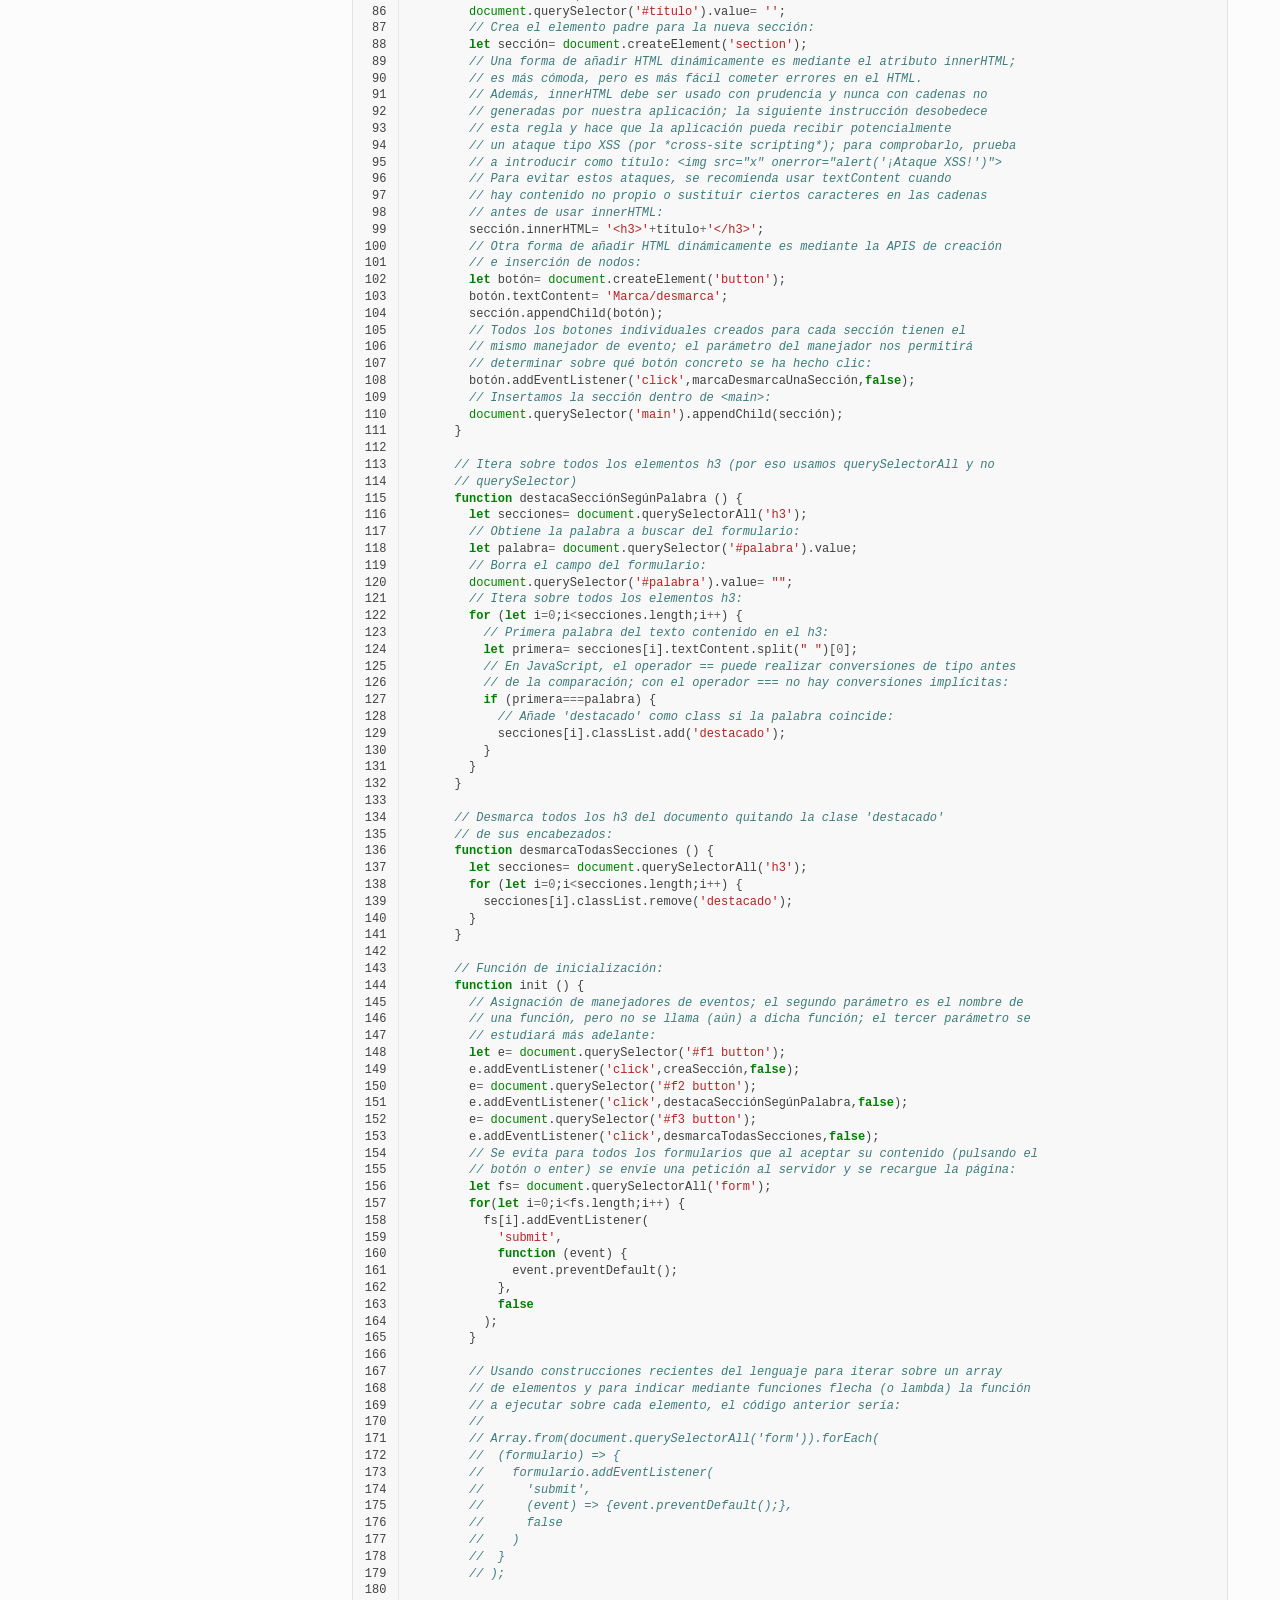
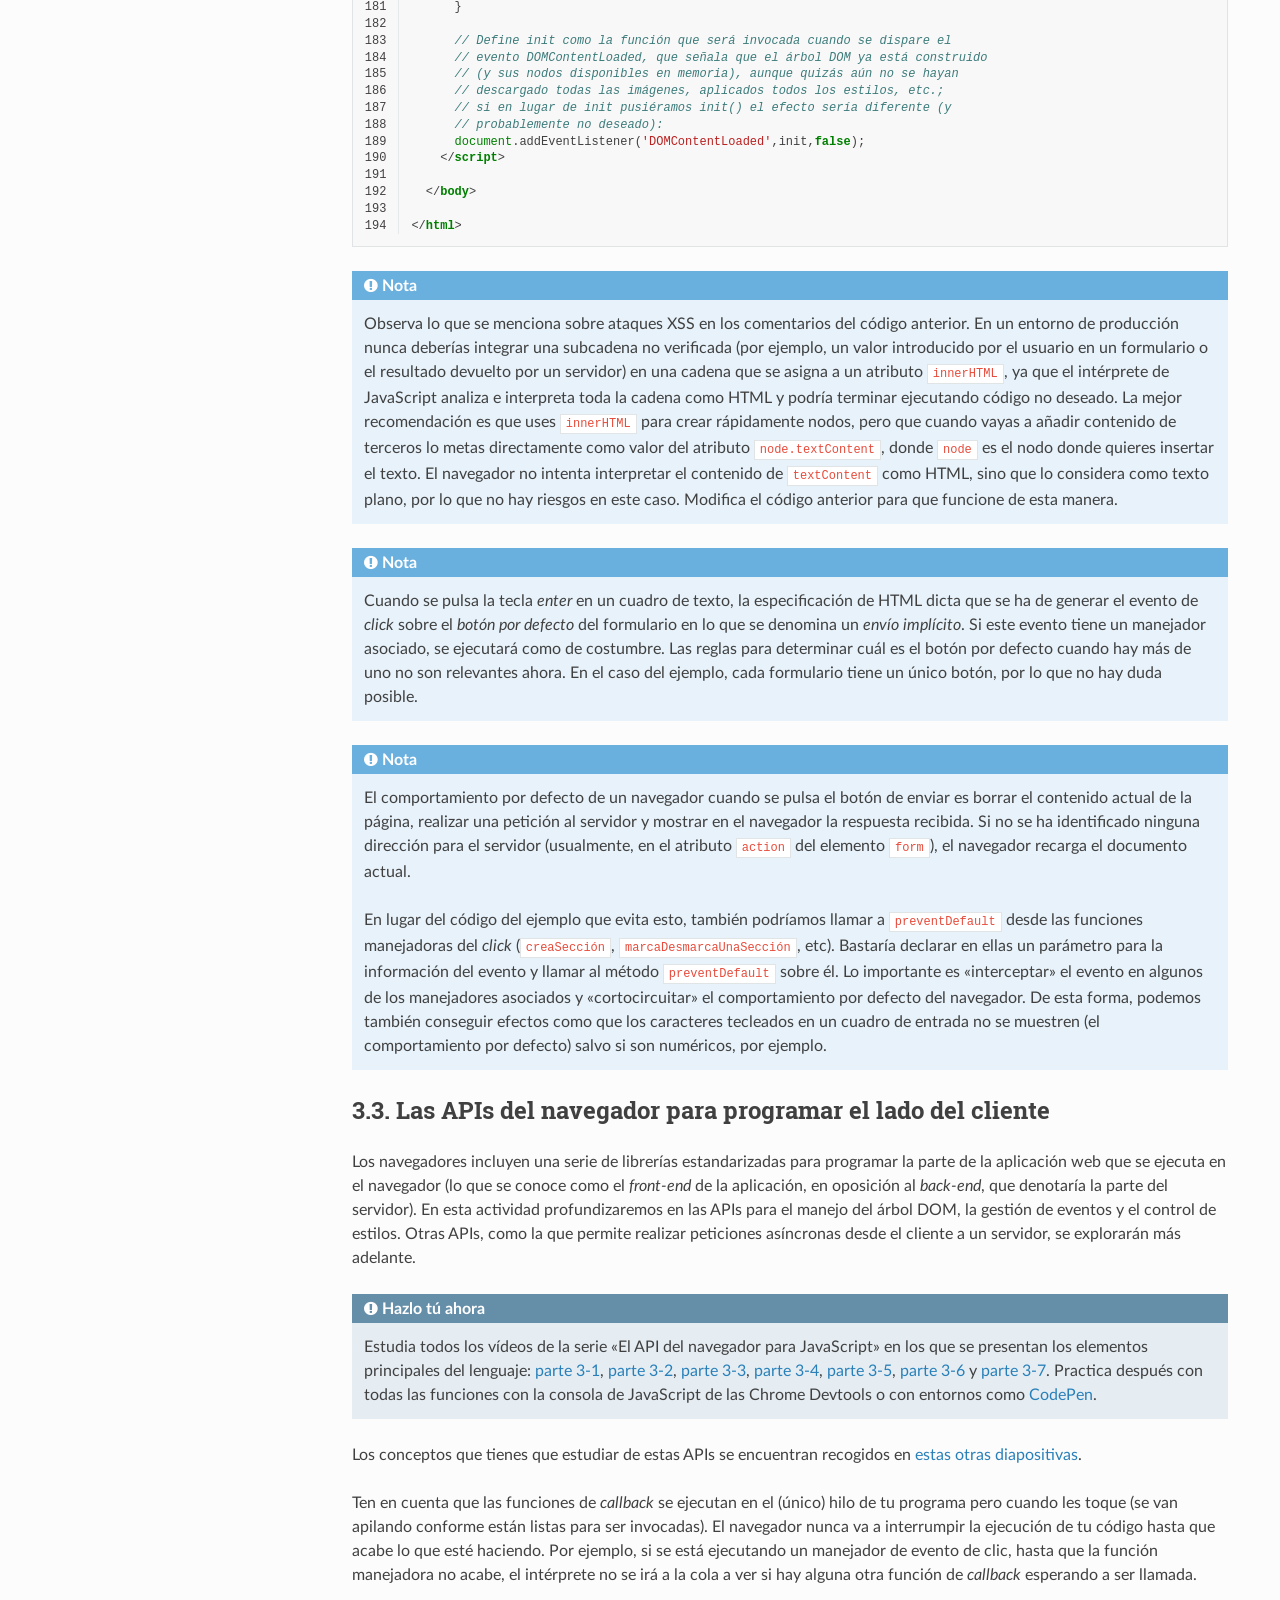
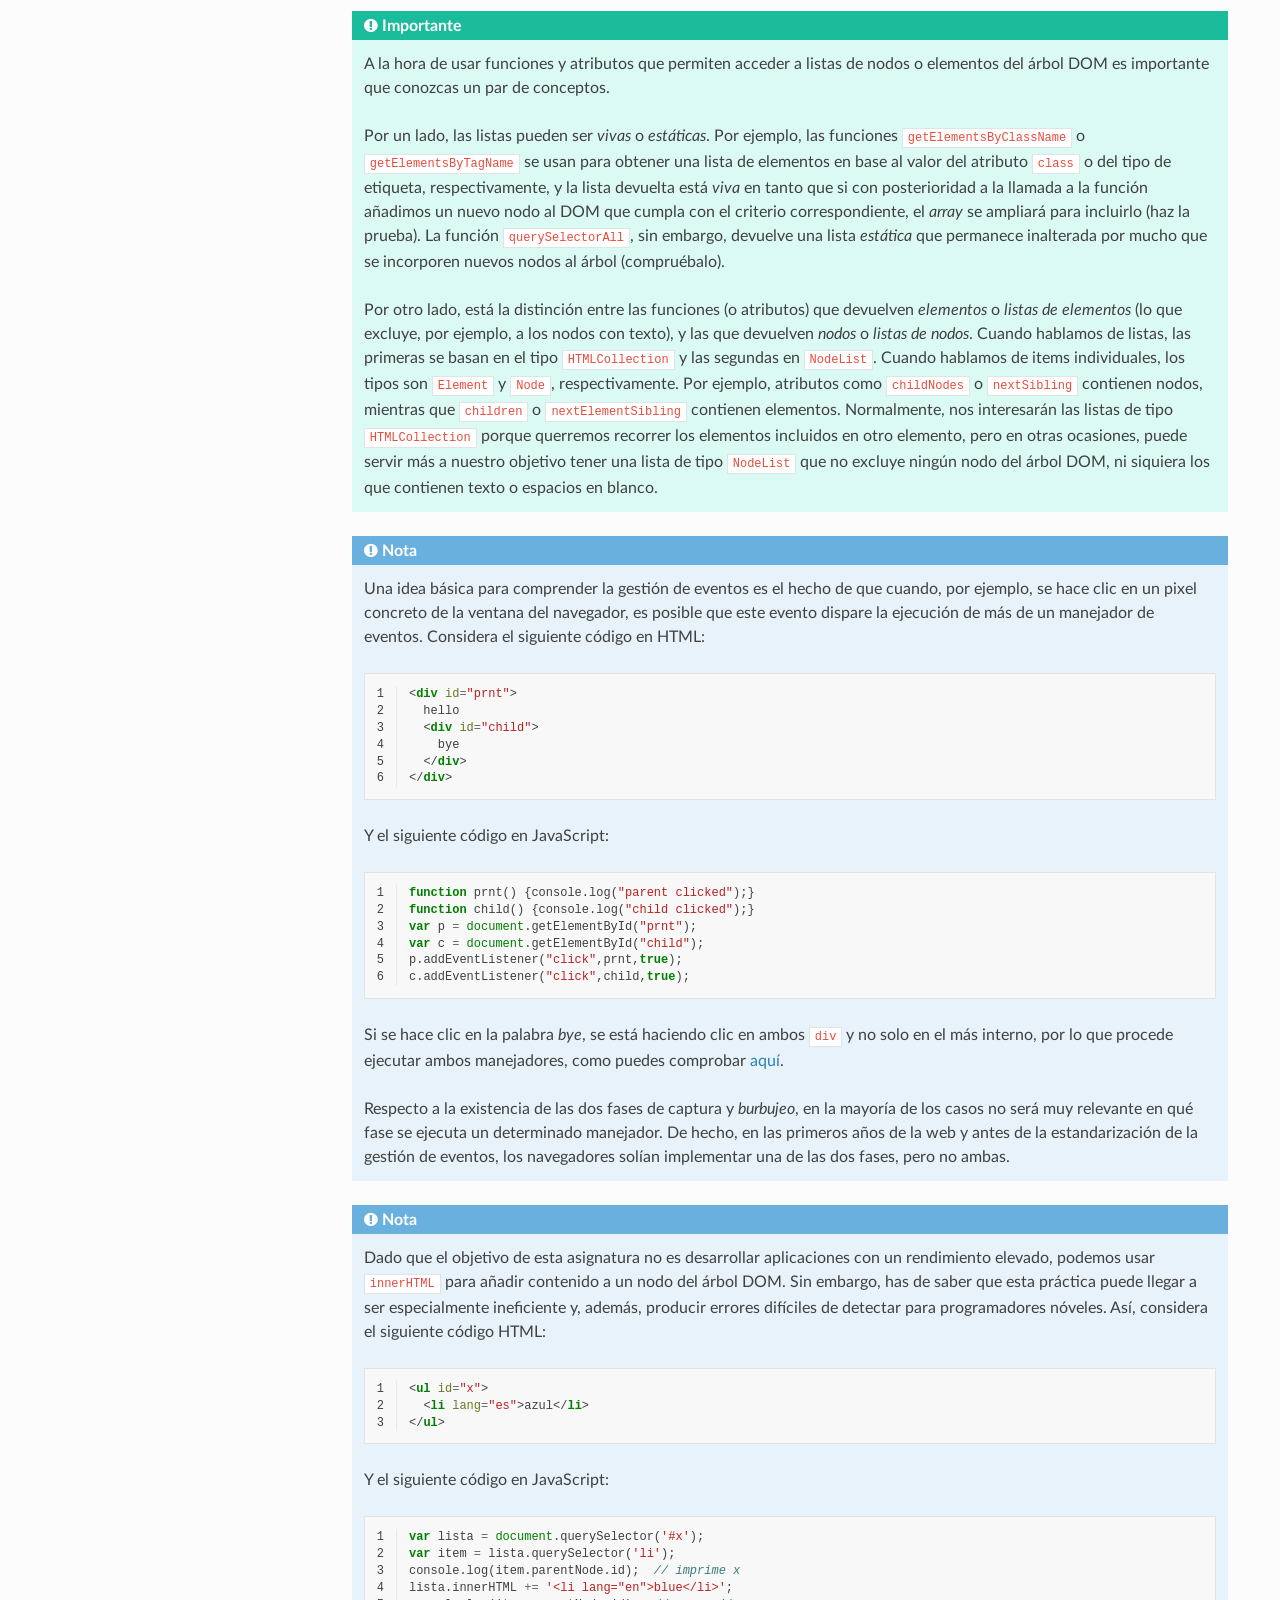
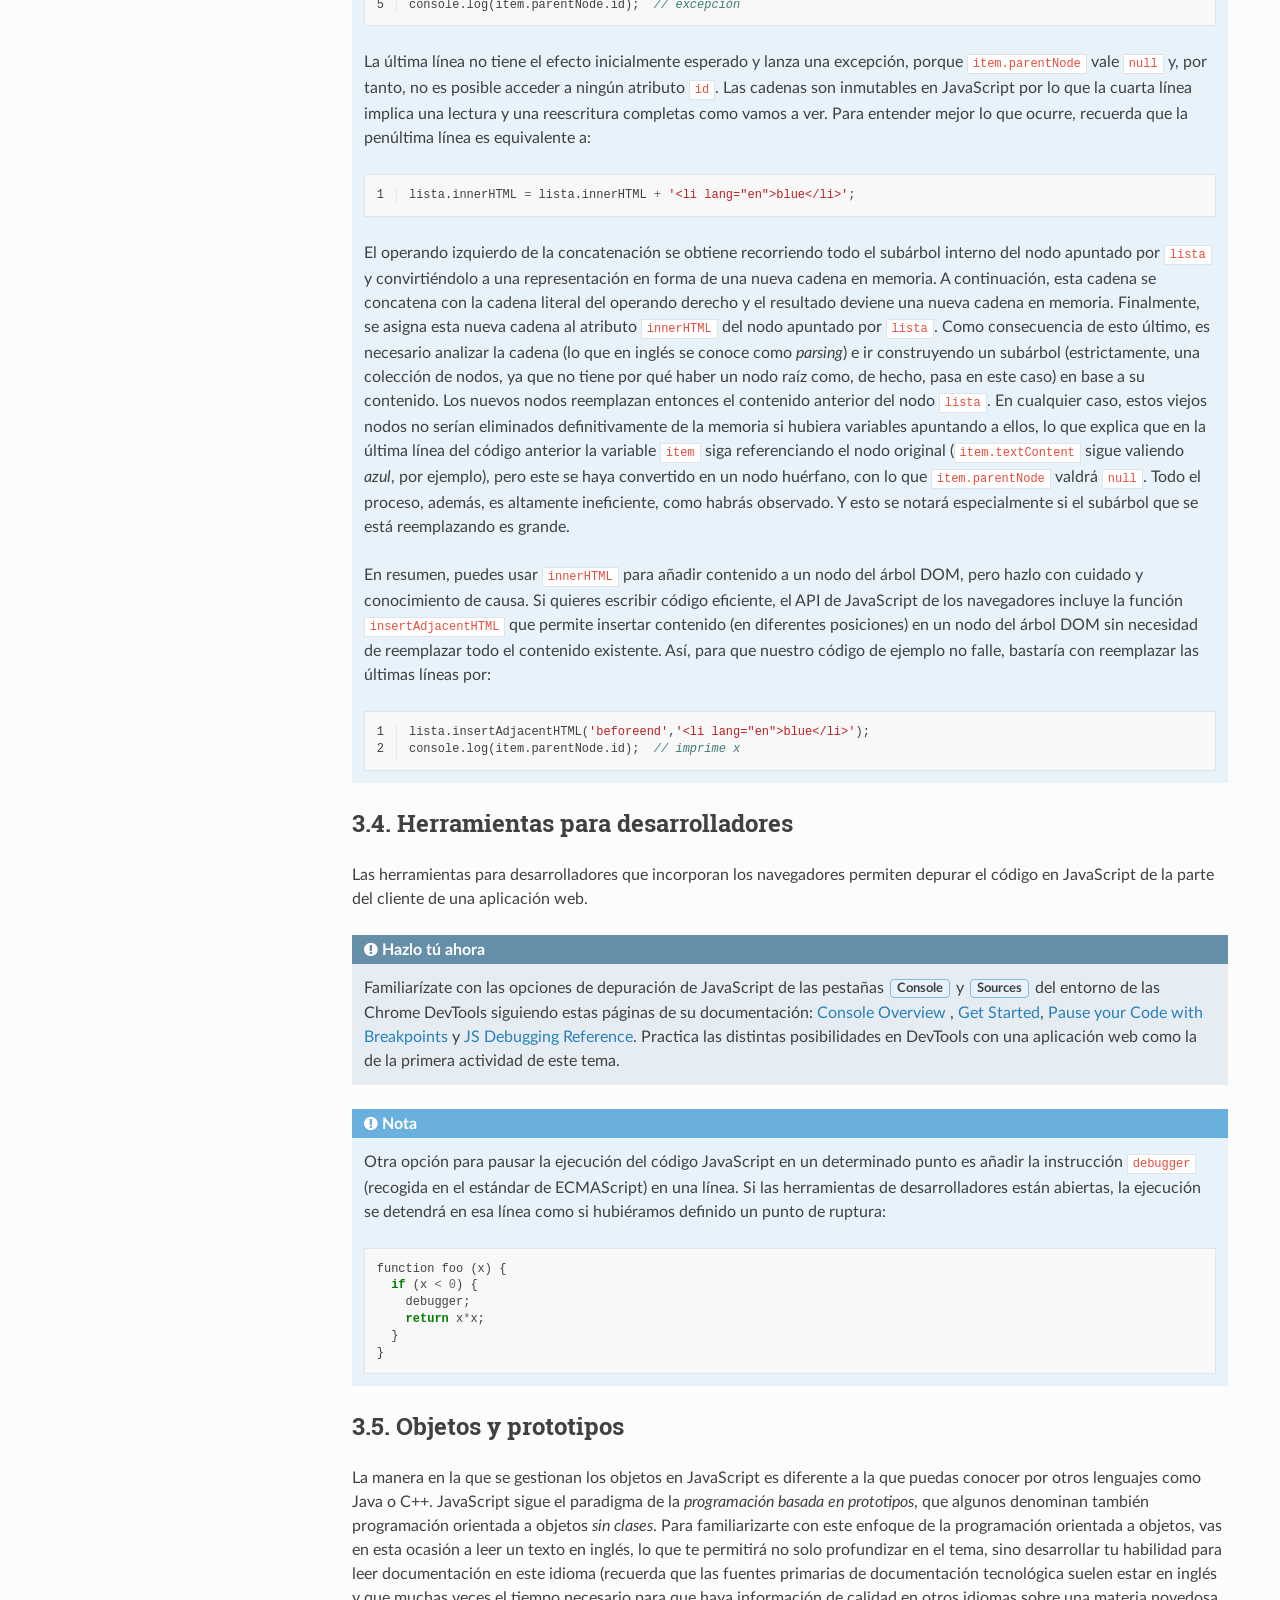
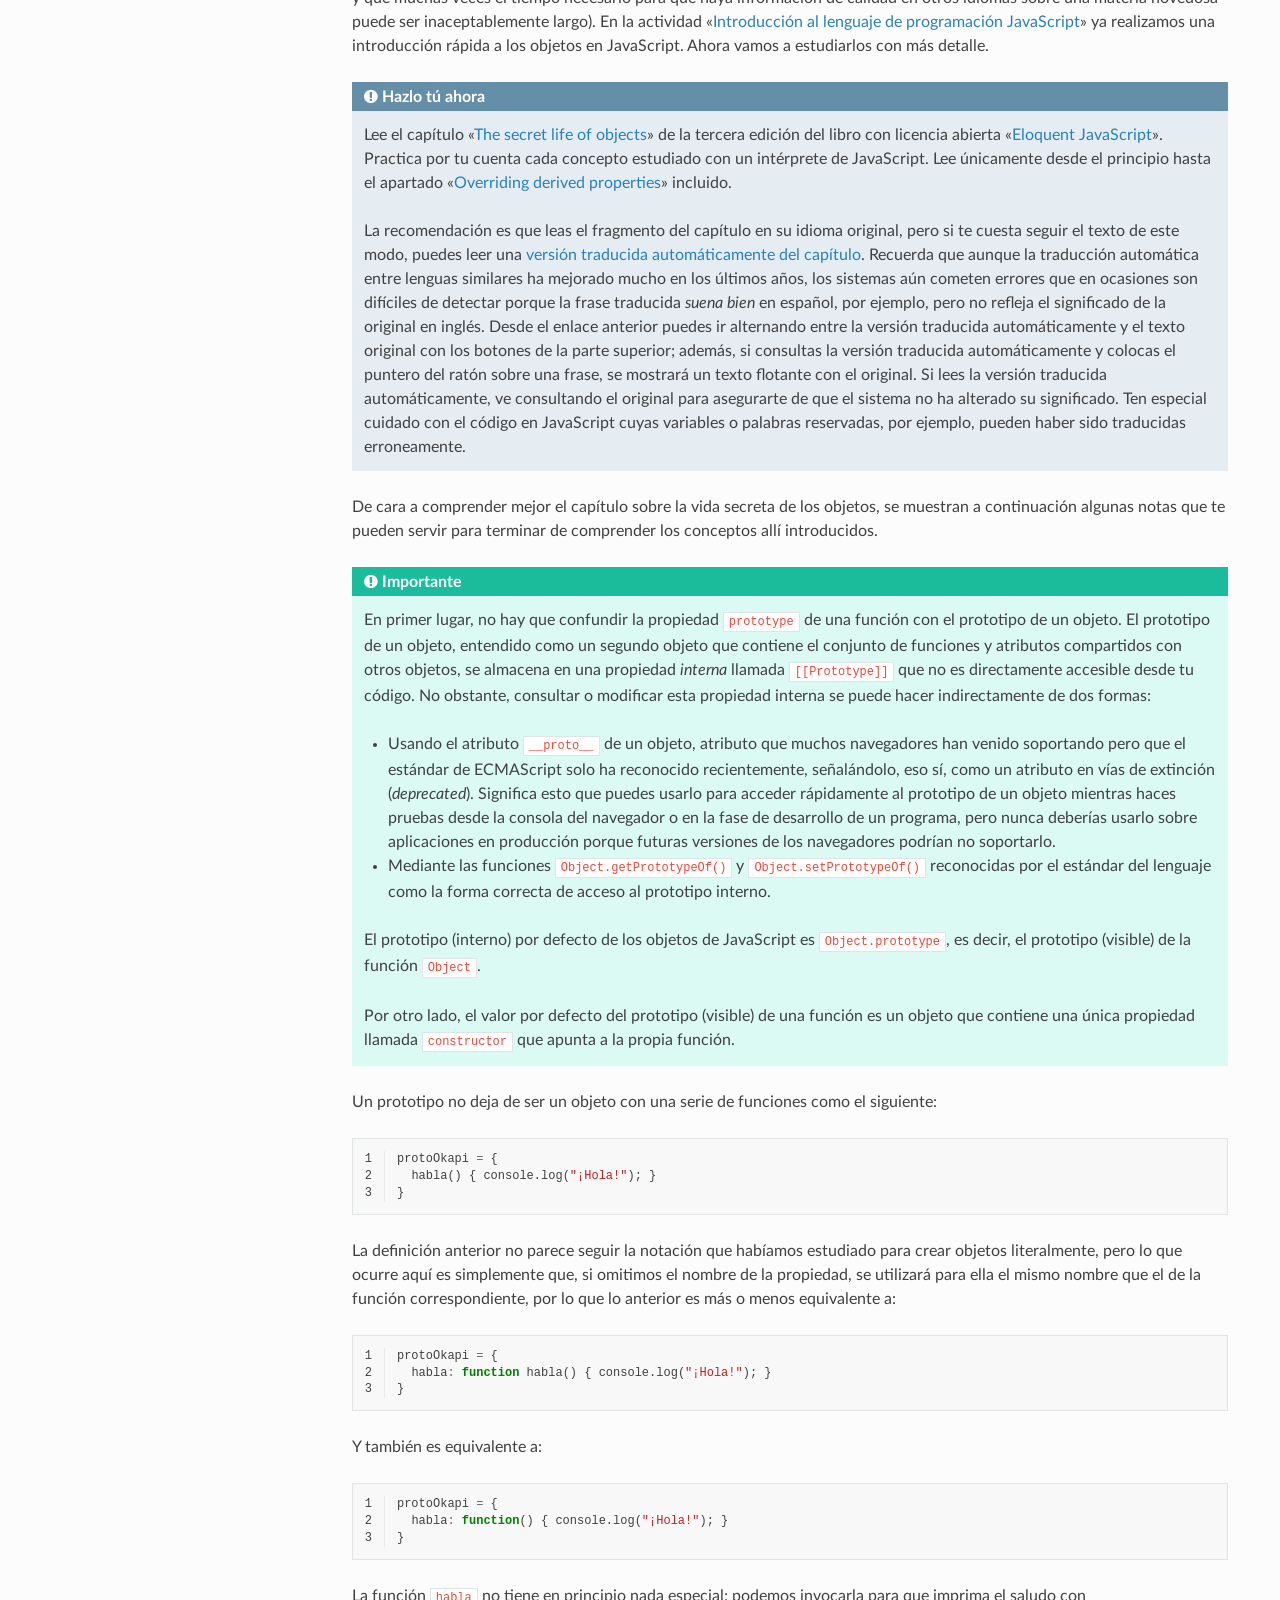
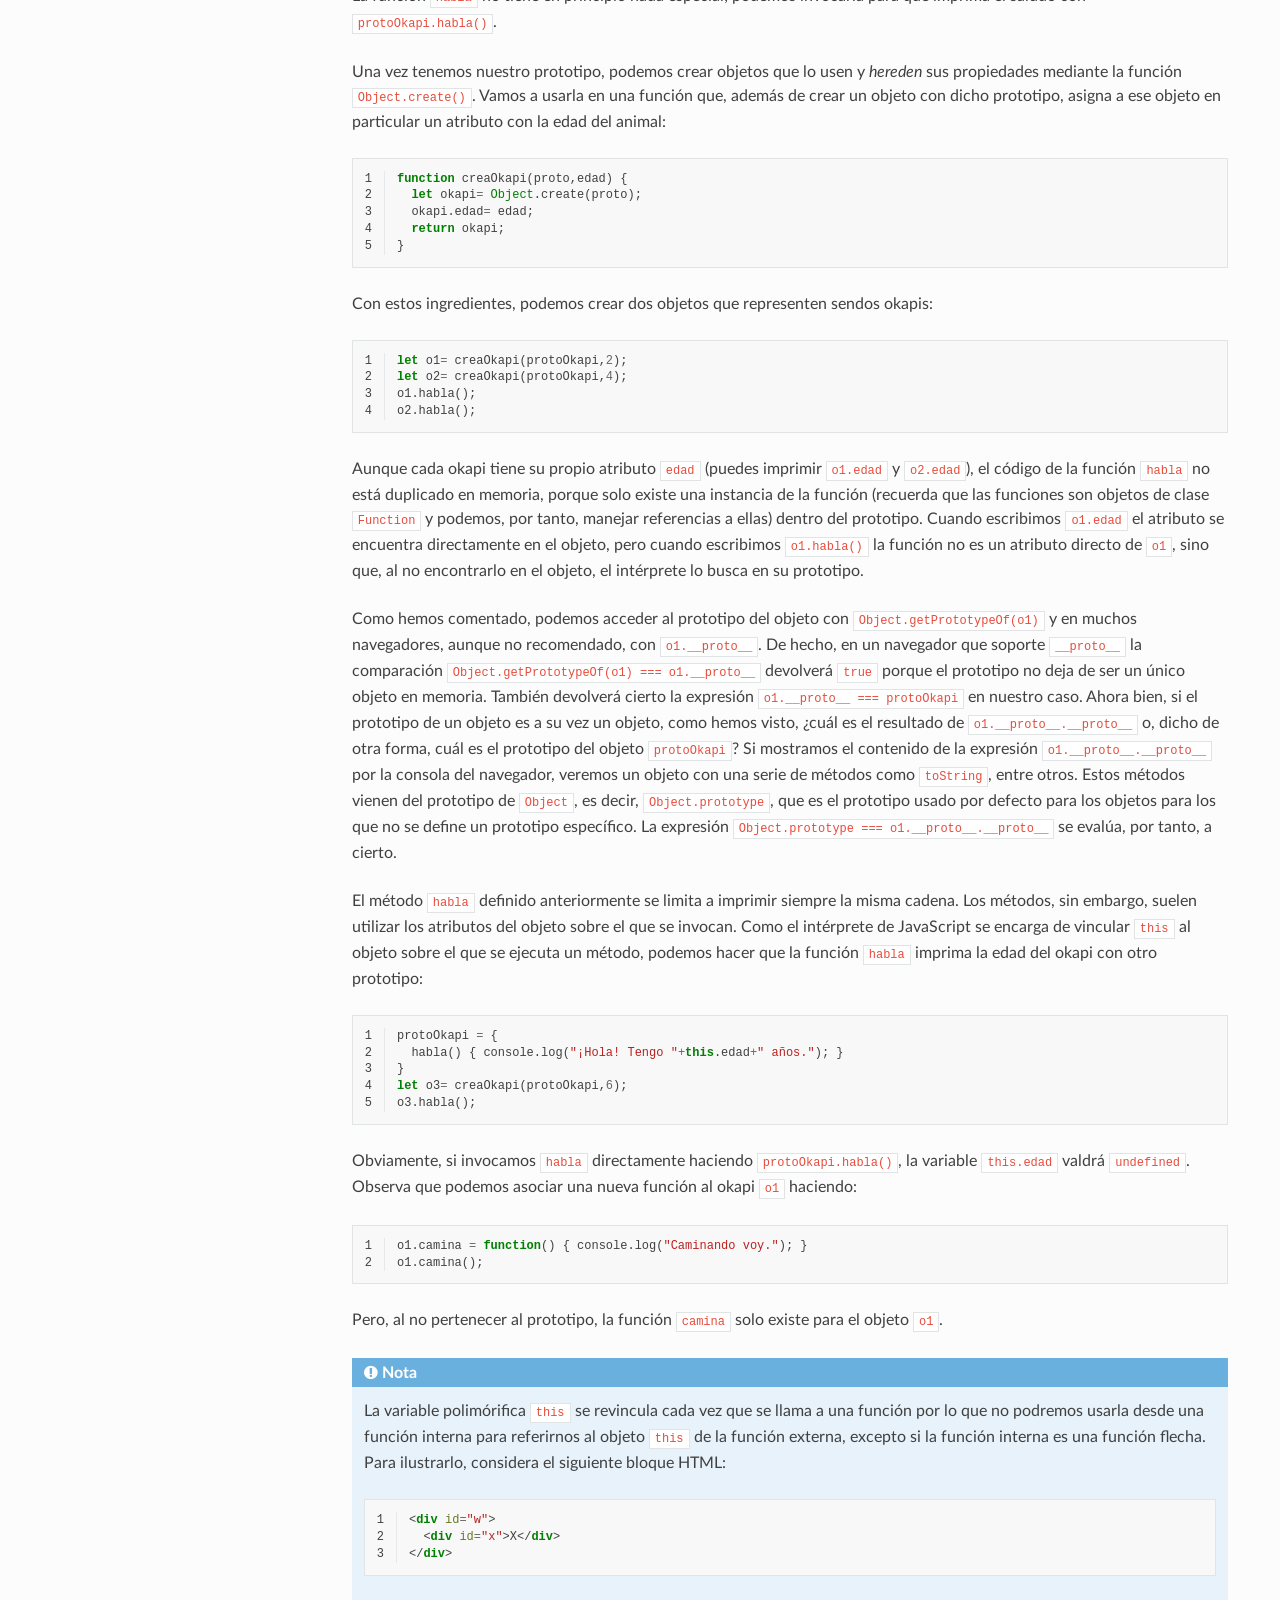
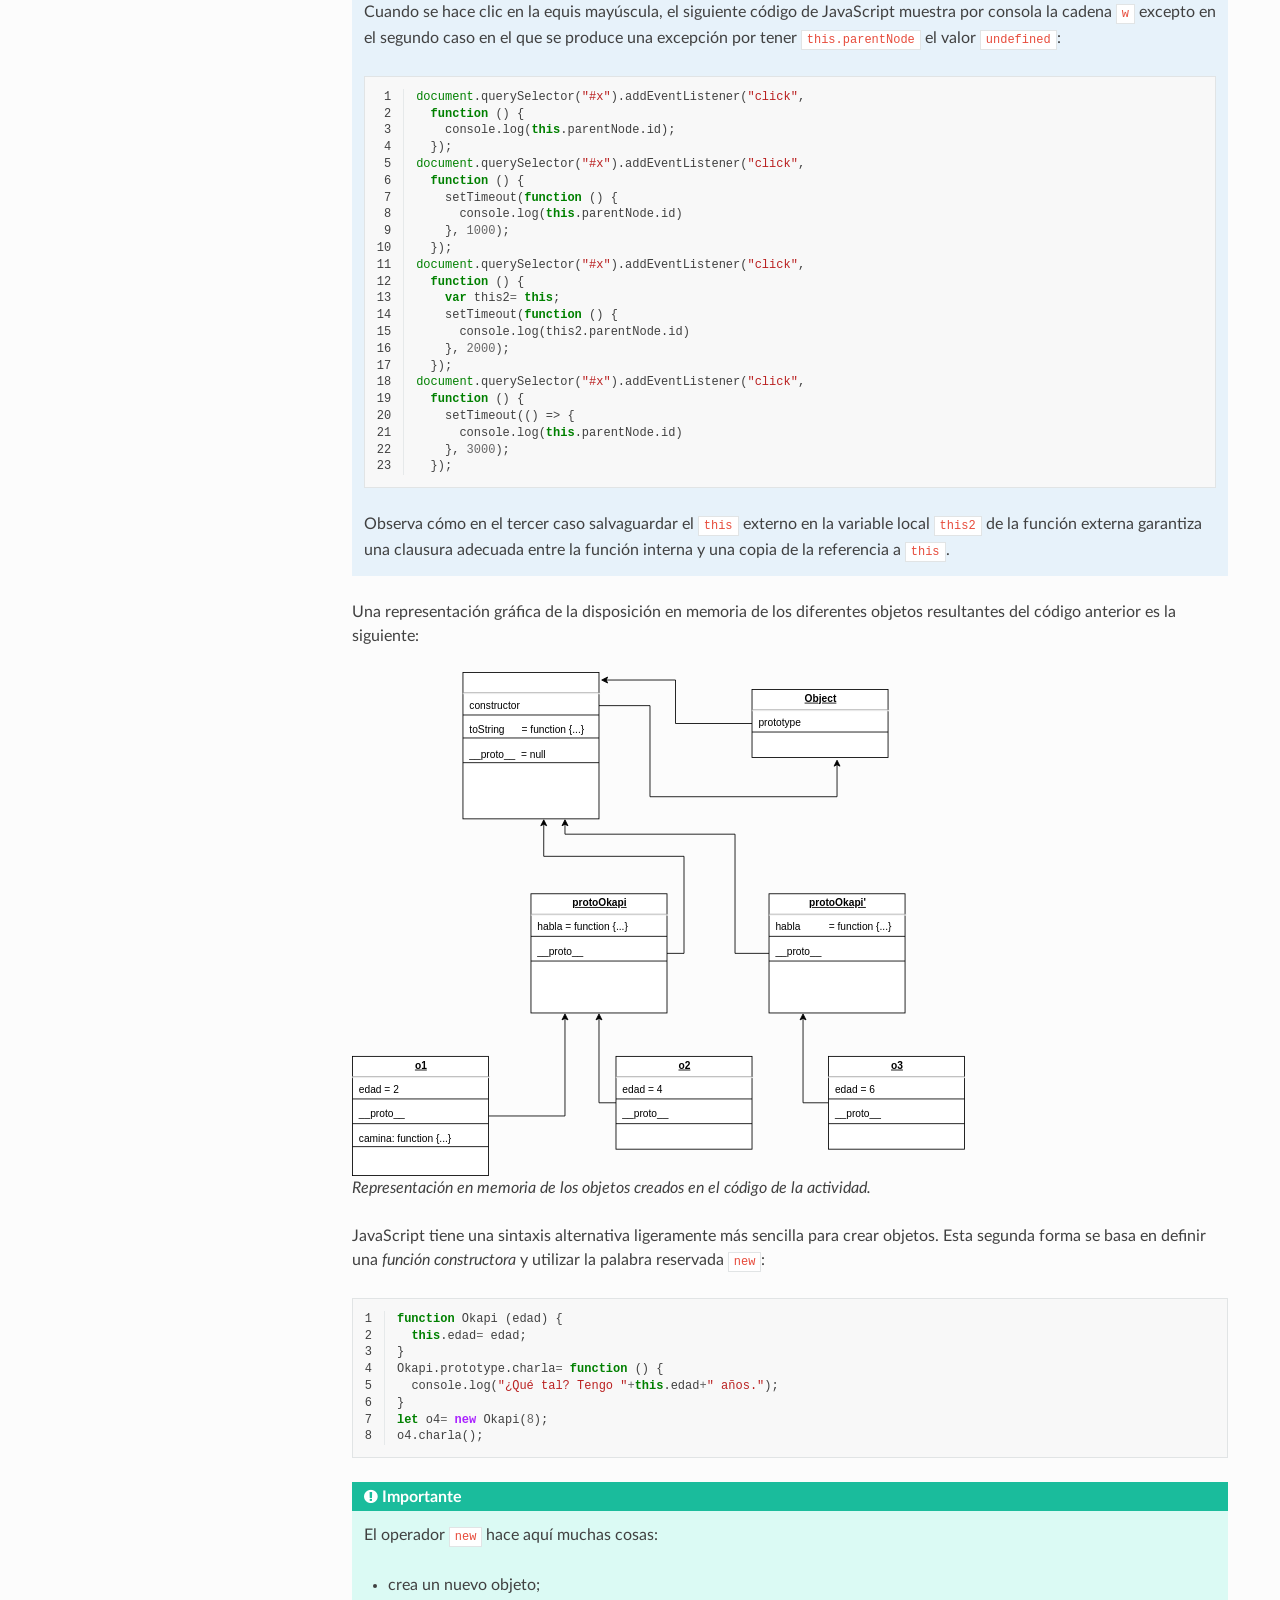
==== commit bf0221d3: "deploy: 15dbe5cb9f7189f5320cb222a86600762bb447ea" ====
--- a/cliente.html
+++ b/cliente.html
@@ -125,7 +125,7 @@
 </div>
 <div class="admonition note">
 <p class="admonition-title">Nota</p>
-<p>Cuando aparecen en el nivel superior del programa, las funciones y las variables declaradas con <code class="docutils literal notranslate"><span class="pre">var</span></code> se convierten en propiedades del llamado <em>objeto global</em>. Por otro lado, <code class="docutils literal notranslate"><span class="pre">let``y</span> <span class="pre">``const</span></code> no crean propiedades del objeto global, sino que se limitan al ámbito en el que se declaran. En el caso de los navegadores, este objeto se suele llamar <code class="docutils literal notranslate"><span class="pre">window</span></code>, por lo que a una variable global declarada como <code class="docutils literal notranslate"><span class="pre">x</span></code> nos podemos referir tanto como <code class="docutils literal notranslate"><span class="pre">x</span></code> o como <code class="docutils literal notranslate"><span class="pre">window.x</span></code>. Como en otros entornos el objeto global recibe otros nombres (por ejemplo, en Node.js se llama <code class="docutils literal notranslate"><span class="pre">global</span></code>), el lenguaje JavaScript permite referirse al objeto global de forma general como <code class="docutils literal notranslate"><span class="pre">globalThis</span></code>. Cuando usamos módulos en JavaScript, las reglas son diferentes, ya que hay que indicar explícitamente qué elementos del espacio de nombres del módulo son visibles desde el exterior.</p>
+<p>Cuando aparecen en el nivel superior del programa, las funciones y las variables declaradas con <code class="docutils literal notranslate"><span class="pre">var</span></code> se convierten en propiedades del llamado <em>objeto global</em>. Por otro lado, <code class="docutils literal notranslate"><span class="pre">let</span></code> y <code class="docutils literal notranslate"><span class="pre">const</span></code> no crean propiedades del objeto global, sino que se limitan al ámbito en el que se declaran. En el caso de los navegadores, este objeto se suele llamar <code class="docutils literal notranslate"><span class="pre">window</span></code>, por lo que a una variable global declarada como <code class="docutils literal notranslate"><span class="pre">x</span></code> nos podemos referir tanto como <code class="docutils literal notranslate"><span class="pre">x</span></code> o como <code class="docutils literal notranslate"><span class="pre">window.x</span></code>. Como en otros entornos el objeto global recibe otros nombres (por ejemplo, en Node.js se llama <code class="docutils literal notranslate"><span class="pre">global</span></code>), el lenguaje JavaScript permite referirse al objeto global de forma general como <code class="docutils literal notranslate"><span class="pre">globalThis</span></code>. Cuando usamos módulos en JavaScript, las reglas son diferentes, ya que hay que indicar explícitamente qué elementos del espacio de nombres del módulo son visibles desde el exterior.</p>
 </div>
 <div class="admonition note">
 <p class="admonition-title">Nota</p>
@@ -143,7 +143,7 @@
 <span class="linenos">11</span><span class="k">export</span><span class="w"> </span><span class="p">{</span><span class="w"> </span><span class="nx">frutas</span><span class="p">,</span><span class="w"> </span><span class="nx">log</span><span class="w"> </span><span class="p">};</span><span class="w"></span>
 </pre></div>
 </div>
-<p>Estos elementos pueden ser ahora usados desde <code class="docutils literal notranslate"><span class="pre">script.js</span></code> de la siguiente forma:</p>
+<p>Estos elementos pueden ser ahora usados desde el módulo <code class="docutils literal notranslate"><span class="pre">script.js</span></code> de la siguiente forma:</p>
 <div class="highlight-javascript notranslate"><div class="highlight"><pre><span></span><span class="linenos">1</span><span class="k">import</span><span class="w"> </span><span class="o">*</span><span class="w"> </span><span class="kr">as</span><span class="w"> </span><span class="nx">m</span><span class="w"> </span><span class="kr">from</span><span class="w"> </span><span class="s1">&#39;./modulo.js&#39;</span><span class="p">;</span><span class="w"></span>
 <span class="linenos">2</span>
 <span class="linenos">3</span><span class="nx">m</span><span class="p">.</span><span class="nx">log</span><span class="p">(</span><span class="nx">m</span><span class="p">.</span><span class="nx">frutas</span><span class="p">[</span><span class="mf">0</span><span class="p">]);</span><span class="w"></span>
@@ -157,7 +157,7 @@
 <span class="linenos">4</span><span class="nx">log</span><span class="p">(</span><span class="nx">frutas</span><span class="p">[</span><span class="mf">1</span><span class="p">]);</span><span class="w"></span>
 </pre></div>
 </div>
-<p>Ahora si insertamos la siguiente línea en nuestro documento HTML obtendremos por la consola <em>papayapapaya</em> y <em>bananabanana</em>:</p>
+<p>Ahora si insertamos la siguiente línea en nuestro documento HTML, obtendremos por la consola <em>papayapapaya</em> y <em>bananabanana</em>:</p>
 <div class="highlight-html notranslate"><div class="highlight"><pre><span></span><span class="linenos">1</span><span class="p">&lt;</span><span class="nt">script</span> <span class="na">type</span><span class="o">=</span><span class="s">&quot;module&quot;</span> <span class="na">src</span><span class="o">=</span><span class="s">&quot;script.js&quot;</span><span class="p">&gt;&lt;/</span><span class="nt">script</span><span class="p">&gt;</span>
 </pre></div>
 </div>
